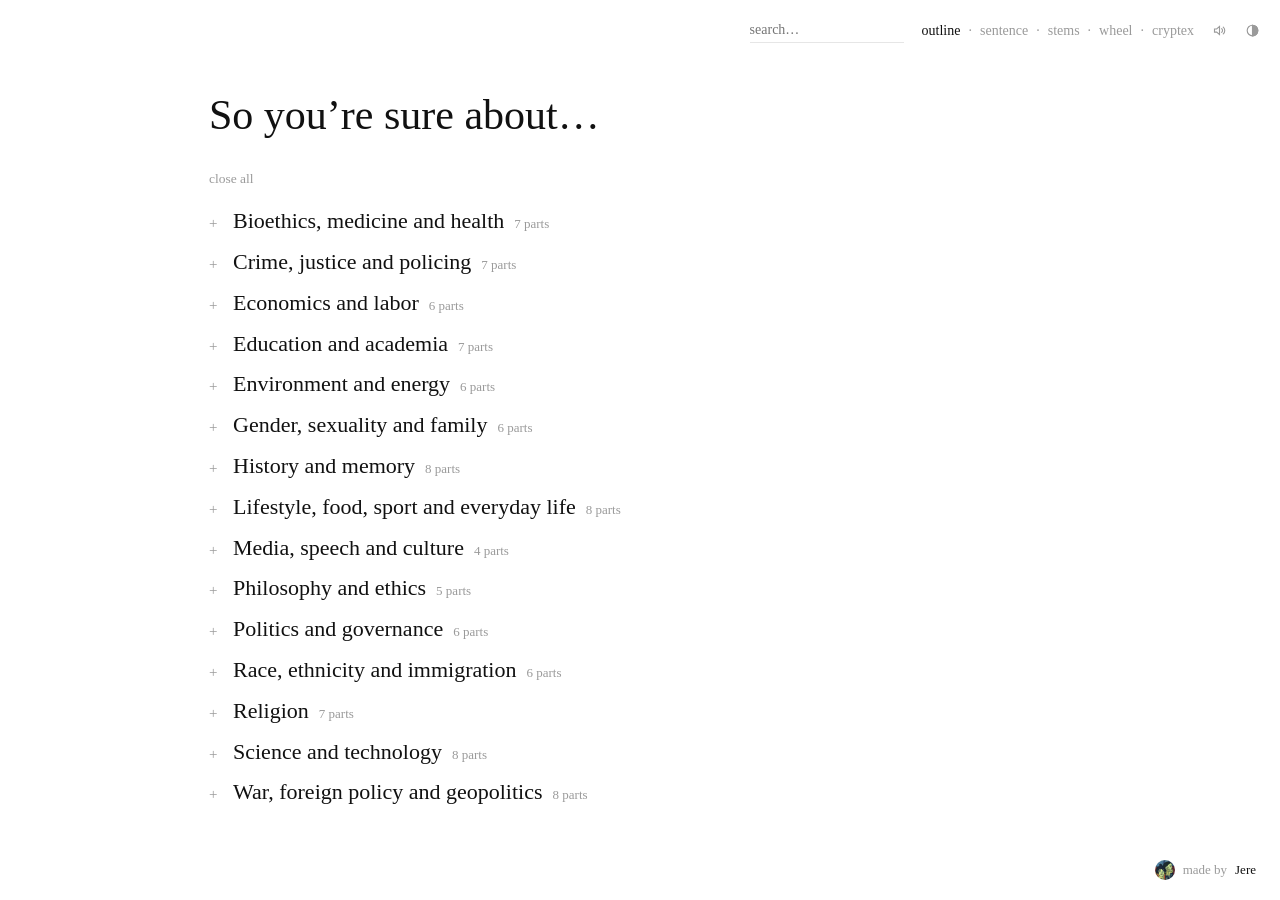
==== index.html @ fb5555f0 "Search underlines in wheel and cryptex; wheel copy mark sized like the rest Co-Authored-By: Claude O" ====
<!doctype html><html lang="en"><head><meta charset="utf-8"><title>So you’re sure about…</title>
<meta name="viewport" content="width=device-width,initial-scale=1,viewport-fit=cover"><meta name="robots" content="noindex">
<style>
:root{--ink:#111;--dim:#9a9a9a;--faint:#e6e6e6;--bg:#fff;color-scheme:light dark}
@media (prefers-color-scheme:dark){:root:not([data-theme]){--ink:#ebebeb;--dim:#6c6c6c;--faint:#222;--bg:#0b0b0b}}
:root[data-theme=night]{--ink:#ebebeb;--dim:#6c6c6c;--faint:#222;--bg:#0b0b0b;color-scheme:dark}
:root[data-theme=paper]{--ink:#2b241d;--dim:#9a8c79;--faint:#e3d9c6;--bg:#f5efe3;color-scheme:light}
:root[data-theme=ink]{--ink:#e9eef6;--dim:#7f93ad;--faint:#22385a;--bg:#0f2240;color-scheme:dark}
:root[data-theme=phosphor]{--ink:#9cf29c;--dim:#3f7f3f;--faint:#163016;--bg:#060b06;color-scheme:dark}
:root[data-theme=phosphor] body,:root[data-theme=phosphor] button,:root[data-theme=phosphor] input{font-family:"IBM Plex Mono",ui-monospace,Menlo,Consolas,monospace;letter-spacing:-.01em}
:root[data-theme=rose]{--ink:#3d1f27;--dim:#b38791;--faint:#efd8dc;--bg:#fbf1f2;color-scheme:light}
:root[data-theme=slate]{--ink:#dfe3e8;--dim:#7b8590;--faint:#2b3138;--bg:#1b1f24;color-scheme:dark}
:root[data-theme=newsprint]{--ink:#151515;--dim:#8a8a84;--faint:#d9d8d2;--bg:#ecebe6;color-scheme:light}
:root[data-theme=newsprint] body{font-family:"Times New Roman",Times,serif}
#themes{position:fixed;top:54px;right:16px;z-index:25;background:var(--bg);border:1px solid var(--faint);border-radius:10px;padding:10px 12px;display:none;font-size:13.5px;color:var(--dim)}#themes.on{display:grid;grid-template-columns:repeat(4,auto);gap:10px 16px}
#themes button{display:flex;align-items:center;gap:7px;color:var(--dim)}#themes button:hover,#themes button[aria-pressed=true]{color:var(--ink)}
#themes i{width:16px;height:16px;border-radius:50%;border:1px solid var(--faint);display:inline-block;position:relative;overflow:hidden}#themes i b{position:absolute;inset:4px;border-radius:50%}
*{box-sizing:border-box;-webkit-tap-highlight-color:transparent}
html,body{margin:0;background:var(--bg);color:var(--ink);font:400 17px/1.4 "Iowan Old Style","Palatino Linotype",Palatino,Georgia,serif}
button{font:inherit;color:inherit;background:none;border:0;padding:0;cursor:pointer;text-align:inherit}
a{color:inherit;text-decoration-color:var(--dim);text-underline-offset:3px}
.q{display:block;color:var(--dim);font-size:13.5px;line-height:1.35}
#bar{position:fixed;top:0;right:0;z-index:20;display:flex;align-items:center;gap:18px;padding:18px 20px 14px 28px;font-size:14px;color:var(--dim);background:var(--bg);border-bottom-left-radius:14px}
#bar .sw button{color:var(--dim)} #bar .sw button+button::before{content:"·";margin:0 8px;color:var(--dim)}
#bar .sw button[aria-pressed=true],#bar button:hover{color:var(--ink)}
#find{width:8em;border:0;border-bottom:1px solid var(--faint);background:none;color:var(--ink);font:inherit;padding:2px 0;outline:none}
#find:focus{border-color:var(--ink)}
#board{position:fixed;top:54px;right:16px;z-index:25;background:var(--bg);border:1px solid var(--faint);border-radius:10px;padding:14px 16px 6px;width:min(30em,calc(100vw - 32px));font-size:13.5px;display:none}#board.on{display:block}
#board .brow{display:flex;gap:12px;align-items:baseline;margin-bottom:12px}#board .bl{width:5.2em;flex:none;color:var(--dim)}#board .chips{display:flex;flex-wrap:wrap;gap:4px 12px}
#board .chip{color:var(--dim)}#board .chip:hover{color:var(--ink)}#board .chip[aria-pressed=true]{color:var(--ink);border-bottom:1px solid var(--ink)}#board .tg{color:var(--ink);width:5.2em;flex:none}#board input[type=range]{flex:1;accent-color:var(--ink)}
.nohits #crypt .row{opacity:0;pointer-events:none}
.nohit{display:none;position:absolute;left:28px;top:84px;z-index:6;font-size:26px;color:var(--dim)}.nohit button{display:block;font-size:15px;margin-top:10px;color:var(--dim)}.nohit button:hover{color:var(--ink)}.nohits .nohit{display:block}.nohits #wheel .hint,.nohits #fh,
.nohits #wheel .rot,.nohits #wheel .say1,.nohits #crypt .pre,.nohits #crypt .cf,.nohits #crypt .chint{visibility:hidden}
mark{background:none;color:inherit;border-bottom:2px solid var(--ink)}
#fh{position:fixed;top:50px;right:20px;z-index:21;color:var(--dim);font-size:13px;max-width:24em;text-align:right;opacity:0;transition:opacity .2s}#fh.on{opacity:1}
#find{width:11em}
#bar svg{width:15px;height:15px;display:block}
#snd .off{display:none} #snd.muted .on{display:none} #snd.muted .off{display:block}
.stage{position:fixed;inset:0;display:none;overflow:hidden} .stage.on{display:block}
.fact{display:block;width:100%;margin:0 0 30px;cursor:pointer;opacity:0;transform:translateY(6px);animation:up .5s ease-out forwards;animation-delay:calc(var(--n,0)*.07s + var(--d,.2s))}
.fact .say{display:block}
.cp{display:inline-flex;align-items:center;justify-content:center;vertical-align:-2px;margin-left:8px;width:18px;height:18px;color:var(--dim);opacity:0;transition:opacity .2s,color .2s;cursor:pointer;border-radius:4px}
.cp svg{width:14px;height:14px;fill:none;stroke:currentColor;stroke-width:1.8;stroke-linecap:round;stroke-linejoin:round}
.fact:hover .cp,.cp:focus-visible{opacity:.6} .cp:hover{opacity:1!important;color:var(--ink)} .cp.ok{opacity:1;color:var(--ink)} .cp.ok svg{display:none} .cp.ok::after{content:"✓";font-size:14px}
@media (hover:none){.cp{opacity:.4}} .fact .more{display:none;margin:12px 0 4px;padding:10px 0 10px 16px;border-left:2px solid var(--dim);font-size:15.5px;line-height:1.5;text-align:left}
.fact.open .more{display:block;animation:up .2s ease-out} .fact .more .but{display:block;font-style:italic;color:var(--dim);margin-bottom:3px}
.fact .more .lim{display:block;color:var(--ink);opacity:.86} .fact .more .srcl{display:block;margin-top:10px;font-size:13px;color:var(--dim)}
.fact .more .srcl a{color:var(--dim)} .fact .more .srcl a:hover{color:var(--ink)}
@keyframes up{to{opacity:1;transform:none}} @keyframes fade{from{opacity:0}}
/* ---------- wheel ---------- */
#wheel .say1{position:absolute;left:24px;top:20px;z-index:5;max-width:min(calc(100vw - 440px),40em);font-size:19px;line-height:1.3;transition:opacity .4s}
#wheel .say1 b{font-weight:400;border-bottom:1px solid var(--faint)}
#wheel .rot{position:absolute;inset:0;transform-origin:0 55%;transition:transform .8s cubic-bezier(.6,0,.2,1),opacity .8s}
#wheel.read .rot{transform:scale(.96);opacity:0;pointer-events:none} #wheel.read .say1{opacity:0}
#wheel .trail{position:absolute;z-index:6;white-space:nowrap;overflow:hidden;text-overflow:ellipsis;line-height:1.3;cursor:pointer;transition:left .7s cubic-bezier(.6,0,.2,1),top .7s cubic-bezier(.6,0,.2,1),font-size .7s cubic-bezier(.6,0,.2,1),max-width .7s,color .5s}
#wheel .trail.up{color:var(--dim)} #wheel .trail:hover{color:var(--ink)}
#wheel .trail.lab{font-size:13.5px!important;color:var(--dim);cursor:default;opacity:0;transition:opacity .4s .5s}#wheel.read .trail.lab{opacity:1}
#wheel #wsvg{position:absolute;inset:0;width:100%;height:100%;pointer-events:none;overflow:visible}
#wheel .arc{fill:none;stroke:var(--faint);stroke-width:1;transition:stroke .3s}#wheel .arc.on{stroke:var(--dim);stroke-dasharray:1 5}
#wheel .leg{fill:none;stroke:var(--ink);stroke-linecap:round;stroke-linejoin:round}
#wheel .joint{fill:var(--bg);stroke:var(--ink);stroke-width:1}
#wheel .it{position:absolute;left:0;top:0;transform-origin:0 0;white-space:nowrap;padding:4px 10px 4px 0;cursor:pointer;user-select:none;-webkit-user-select:none;font-size:16px}
#wheel .r0 .it{font-size:16px} #wheel .it{font-size:17px} #wheel .r2 .it{font-size:18px}
#wheel .it .c{color:var(--dim);font-size:12px;margin-left:8px;opacity:0;transition:opacity .3s} #wheel .it.f .c{opacity:1}
#wheel .hint{position:absolute;right:24px;bottom:20px;color:var(--dim);font-size:13.5px;text-align:right;transition:opacity .5s}
#wheel .panel{position:absolute;top:0;right:0;bottom:0;left:calc(min(20em,27vw) + 70px);max-width:48em;overflow-y:auto;padding:80px 40px 30vh 0;opacity:0;pointer-events:none;transition:opacity .5s .3s}
#wheel.read .panel{opacity:1;pointer-events:auto}
@media (max-width:1100px){#wheel .panel{left:0;max-width:none;padding:190px 32px 30vh}}
#wheel .it span:first-child{display:inline-block;overflow:hidden;text-overflow:ellipsis;vertical-align:bottom;max-width:var(--mw,none)}
.big{font:inherit;font-size:30px;line-height:1.2;margin:0 0 34px}
.back{color:var(--dim);font-size:14px;margin-bottom:18px;display:block}
#wheel .gate{position:absolute;inset:0;z-index:8;display:flex;align-items:flex-end;justify-content:flex-end;padding:0 24px 56px;color:var(--dim);font-size:14px;cursor:pointer;background:none}
#wheel .gate span{animation:breathe 2.4s ease-in-out infinite} @keyframes breathe{50%{opacity:.35}}
/* ---------- cryptex ---------- */
#crypt{overflow-y:auto}
#crypt .wrap{min-height:100%;padding:56px 28px 30vh;display:flex;flex-direction:column;align-items:center}
#crypt .pre{align-self:center;width:var(--rowW);color:var(--dim);font-size:15px;margin-bottom:-18px;position:relative;z-index:1}
#crypt .row{position:relative;display:flex;align-items:center;gap:0;--rowH:46px}
#crypt .row::before,#crypt .row::after{content:"";position:absolute;left:-16px;right:-16px;height:1px;background:var(--faint);top:calc(50% - var(--rowH)/2)}
#crypt .row::after{top:calc(50% + var(--rowH)/2)}
#crypt .drum{position:relative;height:calc(var(--rowH)*9);perspective:900px;overflow:hidden;cursor:grab;touch-action:none;
  -webkit-mask-image:linear-gradient(transparent,#000 16%,#000 84%,transparent);mask-image:linear-gradient(transparent,#000 16%,#000 84%,transparent)}
#crypt .drum:active{cursor:grabbing}
#crypt .cyl{position:absolute;left:0;right:0;top:50%;height:0;transform-style:preserve-3d}
#crypt .ci{position:absolute;left:0;right:14px;top:0;height:var(--rowH);line-height:var(--rowH);margin-top:calc(var(--rowH)/-2);white-space:nowrap;overflow:hidden;text-overflow:ellipsis;font-size:20px;backface-visibility:hidden;color:var(--dim);user-select:none;-webkit-user-select:none}
#crypt .ci.f{color:var(--ink)}
#crypt .drum.act .ci.f{text-decoration:underline;text-decoration-color:var(--dim);text-underline-offset:7px;text-decoration-thickness:1px}

#crypt .sep{font-size:20px;padding:0 14px 0 2px;color:var(--ink)}
#crypt .cf{width:var(--rowW);max-width:100%;margin-top:22px;columns:2 22em;column-gap:56px;opacity:0;transform:translateY(-10px);transition:opacity .45s,transform .45s}
#crypt .cf.on{opacity:1;transform:none} #crypt .cf .fact{break-inside:avoid;animation:none;opacity:1;transform:none}
#crypt .chint{color:var(--dim);font-size:13.5px;margin-top:14px;text-align:center}
@media (max-width:760px){#crypt .row{flex-direction:column;align-items:stretch;width:100%}#crypt .drum{height:calc(var(--rowH)*3);width:100%!important}#crypt .sep{display:none}
  #crypt .row::before,#crypt .row::after{display:none}#crypt .ci{font-size:18px;text-align:center}#crypt .drum::after{content:"";position:absolute;left:0;right:0;top:calc(50% - 23px);height:46px;border-top:1px solid var(--faint);border-bottom:1px solid var(--faint);pointer-events:none}#crypt .pre,#crypt .cf{width:100%}#crypt .pre{text-align:center}}
/* ---------- sentence ---------- */
.sl{overflow-y:auto}
.sl .wrap{max-width:68em;margin:0 auto;padding:90px 28px 30vh}
.sl h1{font:inherit;font-size:clamp(26px,4.2vw,46px);line-height:1.18;margin:0 0 48px;max-width:22em}
.sl h1 button{border-bottom:1px solid var(--faint);transition:border-color .2s}
.sl h1 button:hover{border-color:var(--ink)}
.sl h1 .w{display:inline-block;animation:fade .6s ease-out both}
.sl .choices{columns:15em;column-gap:48px}
.sl .ch{display:block;break-inside:avoid;font-size:22px;line-height:1.25;padding:9px 0;opacity:0;animation:up .45s ease-out forwards;animation-delay:calc(var(--n)*.025s)}
.sl .ch:hover{opacity:.55!important}
.sl .ch .c{display:block;color:var(--dim);font-size:13px;margin-top:2px}
.sl .facts{max-width:40em}
.sl .fact .say{font-size:21px;line-height:1.38}

.sl h1 .goback{display:block;font-size:15px;color:var(--dim);margin-top:12px;border:0!important}.sl h1 .goback:hover{color:var(--ink)}
.credit{position:fixed;right:18px;bottom:16px;z-index:19;display:flex;align-items:center;gap:8px;font-size:13px;color:var(--dim);background:var(--bg);padding:4px 6px 4px 4px;border-radius:999px}.credit b{font-weight:400;color:var(--ink)}.credit img{width:20px;height:20px;border-radius:50%;object-fit:cover}
#wheel .hint{bottom:52px!important}
.sl .steps{display:flex;gap:10px;font-size:13.5px;color:var(--dim);margin:0 0 14px}.sl .steps span.on{color:var(--ink)}.sl .steps button.done{color:var(--dim);border-bottom:1px solid var(--faint)}.sl .steps button.done:hover{color:var(--ink);border-color:var(--ink)}.sl .steps span:not(.on){opacity:.55}.sl .steps i{font-style:normal;opacity:.6}
.sl .lay{color:var(--dim);font-size:13.5px;margin:0 0 14px}.sl .deeper{margin-top:30px}.sl .deeper .lay{margin-bottom:6px}
.sl .choices.quick .ch{animation-delay:0s!important;animation-duration:.2s}
.sl mark{background:none;color:inherit;border-bottom:2px solid var(--ink)}
.fly{position:fixed;z-index:30;white-space:nowrap;transform-origin:0 0;pointer-events:none;line-height:1.25}
.sl h1 .w.land{animation:land .5s ease-out}@keyframes land{0%{border-color:var(--ink)}100%{border-color:var(--faint)}}
.sl .ch{animation-delay:calc(var(--n)*.018s)!important;animation-duration:.26s!important}.sl .fact{animation-duration:.3s}.sl .ch{position:relative}.sl .ch:hover{opacity:1!important;z-index:10}.sl .ch:hover>.t{opacity:.6}
.sl .ch .more-c::after{content:" ⌄";font-size:11px}
.sl .ch .hits{position:absolute;left:-12px;top:calc(100% - 2px);z-index:10;width:max(100% + 24px,19em);background:var(--bg);border:1px solid var(--faint);border-radius:8px;padding:9px 12px;font-size:14px;line-height:1.35;color:var(--ink);opacity:0;transform:translateY(-4px);pointer-events:none;transition:opacity .15s,transform .15s;box-shadow:0 6px 18px rgba(0,0,0,.06)}
.sl .ch:hover .hits,.sl .ch:focus-visible .hits{opacity:1;transform:none}
.sl .ch .hl{display:block;padding:3px 0}
@media (hover:none){.sl .ch .hits{position:static;opacity:1;transform:none;border:0;padding:4px 0 0;width:auto;box-shadow:none;color:var(--dim);font-size:13px}.sl .ch .more-c::after{content:""}}

/* ---------- outline ---------- */
#outl{overflow-y:auto} #outl .wrap{max-width:54em;margin:0 auto;padding:90px 28px 30vh}
#outl h1{font:inherit;font-size:clamp(26px,3.6vw,42px);line-height:1.2;margin:0 0 26px}
.goback{display:block;font-size:15px;color:var(--dim);margin-top:12px} .goback:hover{color:var(--ink)}
#outl .ocollapse{color:var(--dim);font-size:13.5px;margin-bottom:12px} #outl .ocollapse:hover{color:var(--ink)}
#outl .orow{display:flex;align-items:baseline;gap:10px;width:100%;padding:5px 0;text-align:left;transition:opacity .2s}
#outl .orow:hover .ot{opacity:.6} #outl .d0{font-size:22px} #outl .d1{font-size:19px} #outl .d2{font-size:17px}
#outl .car{width:14px;flex:none;color:var(--dim);font-size:15px} #outl .oc{color:var(--dim);font-size:13px;white-space:nowrap}
#outl .has>.onode>.orow:not(.open){opacity:.36} #outl .has>.onode>.orow:not(.open):hover{opacity:.8}
#outl .okids{margin:2px 0 8px 6px;padding-left:22px;border-left:1px solid var(--faint)} #outl .okids.fresh{animation:up .22s ease-out}
#outl .ofacts{padding-top:8px;max-width:40em} #outl .ofacts .fact{margin-bottom:20px}
#outl mark,#stem mark{background:none;color:inherit;border-bottom:2px solid var(--ink)} #outl .lay{color:var(--dim);font-size:13.5px}
/* ---------- stems ---------- */
#stem{overflow:auto} #stem .ssay{position:sticky;left:0;top:0;z-index:4;padding:20px 24px 8px;font-size:19px;line-height:1.3;max-width:calc(100vw - 460px);background:var(--bg)}
#stem .ssay b{font-weight:400;border-bottom:1px solid var(--faint)}
#scols{position:relative;display:flex;align-items:flex-start;gap:100px;padding:36px 28px 40vh;width:max-content}
#ssvg{position:absolute;left:0;top:0;overflow:visible;pointer-events:none} #ssvg path{fill:none;stroke:var(--ink);stroke-width:1;stroke-linecap:round;transition:opacity .3s} #ssvg path.off{opacity:.14}
#stem .scol{display:flex;flex-direction:column;flex:none;position:relative;z-index:1} #stem .scol.c3{width:min(27em,80vw)}
#stem .sit{display:block;white-space:nowrap;padding:6px 0;font-size:17px;transition:opacity .25s} #stem .sit.off{opacity:.3} #stem .sit.off:hover{opacity:.7}
#stem .scol.grow>*{animation:up .3s ease-out both;animation-delay:calc(var(--n,0)*.015s + .15s)} #stem .scol.c3 .fact{margin-bottom:22px}
@media (max-width:760px){#stem .ssay{max-width:none;font-size:16px}#scols{gap:56px}}

/* phones: the bar becomes two rows across the top, and every layout starts below it */
@media (max-width:760px){
  #bar{left:0;right:0;flex-wrap:wrap;gap:8px 16px;padding:12px 16px 10px;border-radius:0;border-bottom:1px solid var(--faint)}
  #find{flex:1;width:auto;min-width:0} #bar .sw{order:3;flex-basis:100%;white-space:nowrap;overflow-x:auto;scrollbar-width:none}
  .stage{top:86px} .sl .wrap,#outl .wrap{padding-top:22px} #stem .ssay{padding-top:12px} #scols{padding-top:18px}
  #fh{top:92px;left:16px;right:16px;text-align:left} #themes{top:92px} .credit{bottom:10px;right:10px}
  #crypt .wrap{padding-top:20px}
}
@media (prefers-reduced-motion:reduce){*{animation:none!important;transition:none!important}.fact,.sl .ch{opacity:1;transform:none}}
</style></head><body>
<div id="bar"><input id="find" placeholder="find…" aria-label="Find a topic" autocomplete="off" spellcheck="false"><span class="sw" id="sw"></span>
<button id="snd" aria-label="Sound on or off" title="Sound on / off"><svg class="on" viewBox="0 0 24 24" fill="none" stroke="currentColor" stroke-width="1.8" stroke-linecap="round"><path d="M4 9.5h3.5L12 5.5v13l-4.5-4H4z"/><path d="M15.5 9a4 4 0 0 1 0 6M18 6.5a7.5 7.5 0 0 1 0 11"/></svg><svg class="off" viewBox="0 0 24 24" fill="none" stroke="currentColor" stroke-width="1.8" stroke-linecap="round"><path d="M4 9.5h3.5L12 5.5v13l-4.5-4H4z"/><path d="M16 9.5l5 5M21 9.5l-5 5"/></svg></button>
<button id="theme" aria-label="Themes" title="Themes"><svg viewBox="0 0 24 24" fill="none" stroke="currentColor" stroke-width="1.8"><circle cx="12" cy="12" r="8.5"/><path d="M12 3.5a8.5 8.5 0 0 1 0 17z" fill="currentColor"/></svg></button></div>
<div id="fh"></div><div id="themes" role="dialog" aria-label="Themes"></div><div class="credit"><img alt="" src="[data-uri]">made by <b>Jere</b></div>

<section class="stage" id="wheel" aria-label="Wheel">
  <div class="say1" id="wsay"></div><div class="nohit">Nothing mentions that. <button class="nhback">← go back</button></div>
  <div class="rot"><svg id="wsvg"></svg><div class="r0"></div><div class="r1"></div><div class="r2"></div></div>
  <div class="hint" id="whint">scroll or drag a ring · tap the bold topic to read</div>
  <div class="panel" id="wread"></div>
</section>
<section class="stage" id="crypt" aria-label="Cryptex"><div class="nohit">Nothing mentions that. <button class="nhback">← go back</button></div><div class="wrap"><div class="pre">So you’re sure about</div><div class="row" id="crow"></div><div class="chint" id="chint">spin a drum · the middle row is your question</div><div class="cf" id="cf"></div></div></section>
<section class="stage sl" id="sent" aria-label="Sentence"><div class="wrap"><div class="steps" id="steps"></div><h1 id="sh"></h1><div id="sb"></div></div></section>
<section class="stage" id="outl" aria-label="Outline"><div class="wrap"><h1 id="oh"></h1><div id="ob"></div></div></section>
<section class="stage" id="stem" aria-label="Stems"><div class="ssay" id="ssay"></div><div id="scols"><svg id="ssvg"></svg></div></section>

<script id="data" type="application/json">[{"n":"Bioethics, medicine and health","u":[{"n":"Abortion and end of life","t":[0,9,13,31]},{"n":"Bodies and consent","t":[8,18,25,32]},{"n":"Diet, drugs and alternative medicine","t":[1,22,23,24,29,35]},{"n":"Embryos, genes and reproduction","t":[4,11,12,16,17,20,21]},{"n":"Mental health","t":[3,19,26,27]},{"n":"The healthcare system","t":[2,5,10,15,28,30]},{"n":"Vaccines and COVID","t":[6,7,14,33,34]}],"t":[{"t":"Abortion","g":"Hot-button","k":[{"b":"Abortion patients are mostly young women without children","f":"About six in ten (59%) people who had an abortion in 2022 had already given birth at least once, according to CDC data.","l":"The figure covers reporting states only and says nothing about why patients sought an abortion or whether they wanted more children later.","src":"KFF, 2026 (CDC data for 2022)","u":"https://www.kff.org/womens-health-policy/report/key-facts-on-abortion-in-the-united-states/","c":"N"},{"b":"Late-term abortions are common","f":"CDC data for 2022 show 40% of abortions occurred by six weeks of pregnancy, 39% at seven to nine weeks, 14% at 10 to 13 weeks, and 7% after the first trimester.","l":"State reporting to CDC is voluntary and several states do not report; a small share of a large national total is still many thousands of procedures.","src":"KFF, 2026 (CDC data for 2022)","u":"https://www.kff.org/womens-health-policy/report/key-facts-on-abortion-in-the-united-states/","c":"R"},{"b":"Limiting elective abortion to 12 or 15 weeks is extreme","f":"A 2019 review by Guttmacher Institute researchers tabulated 2017 law in 18 European countries: the 12th week was the most common limit for abortion on request or socioeconomic grounds, four countries used the 14th, Sweden the 18th, and the Netherlands set none before viability.","l":"Countries count weeks differently and laws may have changed since 2017; the table does not show exceptions after the limit, cost, or how easy early access is.","src":"BMJ Sexual & Reproductive Health (Popinchalk and Sedgh), 2019","u":"https://pmc.ncbi.nlm.nih.gov/articles/PMC6579506","c":"L"},{"b":"Most Americans support abortion rights","f":"In Gallup’s May 2023 poll, 69% said abortion should be legal in the first three months of pregnancy, 37% in the second three months and 22% in the last three. Majorities opposed legality in the second (55%) and third (70%) trimesters.","l":"The trimester questions name no circumstances such as health risks; in Gallup’s May 2025 poll 13% wanted abortion illegal in all circumstances.","src":"Gallup, 2023 (page updated 2025)","u":"https://news.gallup.com/poll/321143/americans-stand-abortion.aspx","c":"L"},{"b":"Overturning Roe sharply cut the number of abortions","f":"#WeCount data show US abortions averaged 77,560 a month in April-December 2022, 85,780 in 2023, 92,400 in 2024 and 94,090 in 2025, a 2025 total of 1,129,020. Telehealth accounted for 28% of abortions in 2025.","l":"A national total does not show what happened inside states with bans; telehealth counts include pills prescribed from shield-law states to patients living under bans.","src":"KFF, 2026","u":"https://www.kff.org/womens-health-policy/report/key-facts-on-abortion-in-the-united-states/","c":"N"}]},{"t":"Alternative medicine and homeopathy","g":"Empirical","k":[{"b":"Governments pay for homeopathy, so it must work","f":"France’s National Authority for Health concluded in June 2019 that homeopathy had not shown enough effectiveness to justify reimbursement. Refunds fell from 30% to 15% in 2020 and to zero in 2021; they had cost 126.8 million euros in 2018.","l":"This is a decision about public funding, not a ban: doctors can still prescribe the products and patients can still buy them.","src":"Medical Xpress (AFP), 2019","u":"https://medicalxpress.com/news/2019-07-france-halt-homeopathy-pay-outs.html","c":"N"},{"b":"Homeopathy works, science just hasn’t caught up with it","f":"Australia’s National Health and Medical Research Council assessed the research on homeopathy for 68 health conditions and concluded there was no reliable evidence that it effectively treats any of them.","l":"The review judged the published studies only; it does not explain why users often report feeling better.","src":"The Conversation, 2015","u":"https://theconversation.com/health-experts-find-no-evidence-homeopathy-works-again-38651","c":"N"},{"b":"Mainstream medicine rejects alternative therapies","f":"A 2020 article in the Journal of Clinical Investigation reported that centres promoting alternative therapies had been established in more than 70 medical and nursing schools over 20 years, and that Americans spent $30.2 billion out of pocket on alternative products and services in 2012.","l":"The author is a critic of these centres; a therapy being offered or sold widely is not evidence for or against its effectiveness.","src":"Marcus, Journal of Clinical Investigation, 2020","u":"https://www.jci.org/articles/view/137561","c":"N"},{"b":"Natural cancer treatments work as well as chemotherapy","f":"In US records from 2004-2013, 281 patients with non-metastatic breast, prostate, lung or colorectal cancer chose alternative medicine alone. Their adjusted risk of death was 2.5 times that of matched patients given conventional treatment; five-year survival was 54.7% against 78.3%.","l":"Observational data; the specific therapies used were not recorded, and the difference for prostate cancer was not statistically significant.","src":"Johnson et al., Journal of the National Cancer Institute, 2018","u":"https://academic.oup.com/jnci/article/110/1/121/4064136?searchresult=1","c":"N"},{"b":"Only uneducated people fall for alternative medicine","f":"In the same national cancer database study, choosing alternative medicine alone was independently associated with higher education and fewer other illnesses, and those patients also had higher incomes than patients who chose conventional treatment.","l":"It describes 281 patients who refused all conventional cancer treatment, not the far larger group who use complementary therapies alongside it.","src":"Johnson et al., Journal of the National Cancer Institute, 2018","u":"https://academic.oup.com/jnci/article/110/1/121/4064136?searchresult=1","c":"N"}]},{"t":"Animal testing","g":"Moral","k":[{"b":"Animal testing is mostly done on dogs, cats and monkeys","f":"European Commission statistics for 2020, covering 27 EU member states and Norway, counted just under 8 million animals used for the first time. Mice were 49% and fish 28%; dogs, cats and non-human primates together were 0.2%. Ten per cent of uses were classed severe.","l":"2020 was a pandemic year and later annual reports exist; the count excludes animals bred but never used in procedures.","src":"European Commission, SWD(2023) 84 final, 2023","u":"https://data.consilium.europa.eu/doc/document/ST-8083-2023-INIT/en/pdf","c":"N"},{"b":"Animal testing is obsolete because modern alternatives already exist","f":"Chris Magee, policy head at the UK nonprofit Understanding Animal Research, told CNN in 2026 that organoids lack immune components and full organ interactions and that computer models need large datasets that are still limited. A Bristol psychopharmacologist called organoids inadequate for her brain research.","l":"These are judgments from a nonprofit’s policy spokesman and one researcher who uses rats; they describe current technology, not what will be possible later.","src":"CNN (republished by KRDO), 2026","u":"https://krdo.com/health/cnn-health/2026/03/20/the-push-to-end-animal-testing-is-gaining-steam-but-technology-cant-fill-the-gap-yet/","c":"N"},{"b":"Federal law protects the animals used in laboratories","f":"Rats, mice, birds and fish are not protected under the Animal Welfare Act, so most experiments on them are missing from US Department of Agriculture figures, which show more than 3.18 million animals used in licensed facilities over four years.","l":"No agency counts the excluded species; one animal-law scholar puts them at 111 million or more, which is an estimate, not a tally.","src":"CNN (republished by KRDO), 2026","u":"https://krdo.com/health/cnn-health/2026/03/20/the-push-to-end-animal-testing-is-gaining-steam-but-technology-cant-fill-the-gap-yet/","c":"N"},{"b":"Lab animals are basically all mice and rats","f":"US Department of Agriculture records for fiscal 2024 show 775,297 animals covered by the Animal Welfare Act at research facilities, including 104,808 nonhuman primates and 42,880 dogs. Of the total, 125,089 were held but not used and 55,560 were in the pain-not-minimised category.","l":"The summary counts only animals regulated under the Animal Welfare Act, so it understates total research animal use and says nothing about the purpose of each study.","src":"USDA Animal and Plant Health Inspection Service, 2025","u":"https://www.aphis.usda.gov/sites/default/files/fy2024-research-animal-use-summary.pdf","c":"N"},{"b":"Most Americans accept animal testing as a necessary part of medicine","f":"In Gallup’s May 2026 poll of 1,001 US adults, 45% called medical testing on animals morally acceptable and 48% morally wrong, which Gallup described as a record low in acceptability. Among Republicans 51% found it acceptable; among Democrats, 43%.","l":"The question asks about moral acceptability in general, not about specific uses, species or whether respondents would forgo treatments tested on animals; the margin of error is four points.","src":"Gallup, 2026","u":"https://news.gallup.com/poll/710981/moral-acceptability-falls-several-behaviors.aspx","c":"N"},{"b":"The FDA is ending animal testing","f":"The FDA’s April 10, 2025 plan covers monoclonal antibodies and other drugs; its commissioner said thousands of animals could eventually be spared each year. An estimated 100 million-plus animals, mostly mice and rats, are used in US research annually.","l":"The 100 million figure is an advocacy group’s estimate; the comparison shows scale, not how quickly alternatives will spread.","src":"Animal Legal Defense Fund, 2025","u":"https://aldf.org/article/fda-seeks-to-phase-out-animal-testing-for-certain-medical-drugs/","c":"N"},{"b":"The law requires new drugs to be tested on animals","f":"Until 2022, animal studies were required before a therapy could be licensed in the US. The FDA Modernization Act 2.0 removed that mandate and allowed alternatives, and in 2025 the FDA announced plans to phase out animal testing for monoclonal antibodies.","l":"Lifting a mandate does not end the practice; FDA guidance steering drugmakers toward non-animal methods was still a non-final draft in 2026.","src":"CNN (republished by KRDO), 2026","u":"https://krdo.com/health/cnn-health/2026/03/20/the-push-to-end-animal-testing-is-gaining-steam-but-technology-cant-fill-the-gap-yet/","c":"N"}]},{"t":"Autism: neurodiversity versus cure","g":"Moral","k":[{"b":"Autism is a difference, not a disability","f":"Among eight-year-olds identified with autism in 2022 who had cognitive test data, 39.6% also had an intellectual disability, defined as an IQ of 70 or below, according to the CDC’s monitoring network.","l":"Cognitive data were missing for many children, and an IQ score does not capture a person’s abilities, support needs or quality of life.","src":"CDC, Morbidity and Mortality Weekly Report, 2025","u":"https://www.cdc.gov/mmwr/volumes/74/ss/ss7402a1.htm","c":"L"},{"b":"Autism is mostly diagnosed in white kids","f":"In the CDC’s 2022 data, identified autism per 1,000 eight-year-olds was 27.7 among White children, lower than among Black (36.6), Hispanic (33.0) and Asian or Pacific Islander (38.2) children.","l":"The figures cover 16 monitoring sites, not the whole country, and reflect who gets evaluated as well as who is autistic.","src":"CDC, Morbidity and Mortality Weekly Report, 2025","u":"https://www.cdc.gov/mmwr/volumes/74/ss/ss7402a1.htm","c":"L"},{"b":"Autism numbers haven’t really changed","f":"The CDC’s monitoring network identified autism in 6.7 per 1,000 eight-year-olds in 2000 (about 1 in 150) and in 32.2 per 1,000 in 2022 (about 1 in 31).","l":"These are counts of identified children at selected sites; they cannot separate a change in underlying frequency from wider criteria and more evaluation.","src":"CDC, 2025","u":"https://www.cdc.gov/autism/data-research/index.html","c":"N"},{"b":"Something in the environment is driving an autism epidemic","f":"In 2022 identified autism among eight-year-olds ranged from 9.7 per 1,000 in Laredo, Texas, to 53.1 per 1,000 in California. The CDC attributed the differences to evaluation practices and service availability, saying research has not shown that living in certain communities raises risk.","l":"Variation in detection does not rule out environmental contributions; it shows that identified prevalence depends heavily on local screening and services.","src":"CDC, Morbidity and Mortality Weekly Report, 2025","u":"https://www.cdc.gov/mmwr/volumes/74/ss/ss7402a1.htm","c":"R"},{"b":"Tylenol in pregnancy causes autism","f":"A study of 2,480,797 Swedish children born 1995-2019 found a hazard ratio for autism of 1.05 with acetaminophen use in pregnancy in the whole population, and 0.98, no association, when exposed and unexposed siblings were compared.","l":"An observational study comparing any use with none; sibling comparison addresses confounding shared within families but cannot exclude every source of bias.","src":"Ahlqvist et al., JAMA (Aarhus University research portal), 2024","u":"https://pure.au.dk/portal/en/publications/acetaminophen-use-during-pregnancy-and-childrens-risk-of-autism-a/","c":"R"}]},{"t":"Commercial surrogacy","g":"Moral","k":[{"b":"Carrying a surrogate pregnancy is no riskier than any other","f":"An Ontario study of 863,017 singleton births from 2012 to 2021 found severe maternal morbidity in about 8% of gestational carriers, against 4% after IVF and 2% after unassisted conception.","l":"Observational, with only 806 carriers; it could not see why women became carriers, and evidence of higher risk to newborns was less clear.","src":"ICES and Queen’s University news release on Annals of Internal Medicine study, 2024","u":"https://www.eurekalert.org/news-releases/1058424","c":"N"},{"b":"Children born through surrogacy grow up psychologically damaged","f":"A University of Cambridge study followed 65 UK assisted-reproduction families, 22 of them formed through surrogacy, to age 20. In 2023 it reported no difference from 52 unassisted-conception families in the young adults’ psychological wellbeing or family relationships.","l":"Just 22 surrogacy families, all in the UK; it cannot speak to cross-border commercial arrangements or to the surrogates’ own outcomes.","src":"University of Cambridge, 2023","u":"https://www.cam.ac.uk/research/news/assisted-reproduction-kids-grow-up-just-fine-but-it-may-be-better-to-tell-them-early-about","c":"R"},{"b":"Couples in ban countries can simply go abroad","f":"Italy passed legislation in 2024 designating surrogacy a universal crime, exposing Italian citizens to prosecution for engaging in it abroad, according to a 2025 UN report.","l":"The report gives no count of prosecutions, and notes that most states do not regulate surrogacy at all.","src":"United Nations General Assembly, A/80/158, 2025","u":"https://documents.un.org/doc/undoc/gen/n25/187/89/pdf/n2518789.pdf","c":"N"},{"b":"Only religious conservatives want surrogacy banned","f":"A July 2025 report to the UN General Assembly by the Special Rapporteur on violence against women and girls urged states to move towards eradicating surrogacy in all its forms and to adopt a binding international instrument prohibiting it.","l":"A rapporteur is an independent expert, so this is not UN policy; Amnesty International and others argued regulation can reduce harm, a view she rejected.","src":"United Nations General Assembly, A/80/158, 2025","u":"https://documents.un.org/doc/undoc/gen/n25/187/89/pdf/n2518789.pdf","c":"L"},{"b":"Research shows surrogacy-born children are no different at all","f":"In a UK longitudinal study, children born through surrogacy showed more adjustment problems at age 7 than children born through gamete donation. All groups scored within the normal range, and the difference had disappeared by age 10.","l":"A temporary gap inside the normal range in one UK study whose size the summary does not give; it does not show lasting harm or identify a cause.","src":"INED seminar summary (Vasanti Jadva, University of Cambridge), undated","u":"https://ined.fr/en/news/scientific-meetings/ined_mondays/surrogacy-families-in-the-uk-parenting-and-psychological-adjustment-of-surrogacy-children","c":"L"}]},{"t":"Conscientious objection by medical staff","g":"Moral","k":[{"b":"A few objectors don’t affect patients’ access to care","f":"Italian Ministry of Health data from 2018 listed 69% of the country’s gynaecologists as conscientious objectors to abortion. A 2022 review reported rates reaching 90% in some regions and, as of January 2022, one doctor willing to perform abortions in all of Molise.","l":"Objector shares do not show how many women were delayed, turned away or had to travel, and rates differ widely between regions.","src":"Acta Biomedica, 2022","u":"https://pmc.ncbi.nlm.nih.gov/articles/PMC9534259","c":"R"},{"b":"Catholic hospital rules put women’s lives at risk","f":"A six-state study of hospitals that became Catholic-owned found no significant change in rates of C-sections or D&C procedures, and no increase in the recorded complication rate for women who were miscarrying or had a stillbirth.","l":"Aggregate inpatient statistics cannot detect delays, transfers or individual cases of harm, and a null result in six states is not proof of safety.","src":"Hill, Slusky and Ginther, NBER Working Paper 23768, 2017","u":"https://www.nber.org/system/files/working_papers/w23768/revisions/w23768.rev0.pdf","c":"L"},{"b":"Conscience exemptions are a recent invention of the religious right","f":"The first federal conscience clause in health care, the Church Amendment, was passed in 1973 as part of the Health Programs Extension Act. It bars requiring recipients of certain public funds to perform or host abortions or sterilisations against their religious or moral convictions.","l":"The source is an advocacy publication, though the statute’s content is not in dispute; later laws such as the 2004 Weldon Amendment extended protections further.","src":"US Conference of Catholic Bishops, 2012","u":"https://www.usccb.org/resources/life-matters-conscience-protection-in-healthcare.pdf","c":"L"},{"b":"Conscience rules only protect individual doctors and nurses","f":"Catholic hospitals accounted for about one in six US acute-care hospital beds as of 2016. A study of six states found that hospitals coming under Catholic ownership cut their per-bed rate of tubal ligations by 31%.","l":"This is a working paper using inpatient records from 1998 to 2013; it cannot show how many patients obtained the procedure at another hospital.","src":"Hill, Slusky and Ginther, NBER Working Paper 23768, 2017","u":"https://www.nber.org/system/files/working_papers/w23768/revisions/w23768.rev0.pdf","c":"N"},{"b":"Human rights law guarantees a right to refuse involvement in abortion","f":"On 12 March 2020 the European Court of Human Rights declined to hear the cases of two Swedish women refused midwife jobs for declining to perform abortions. A committee judged the refusal to employ them neither disproportionate nor unjustified.","l":"The decision concerned Sweden’s rules for staff in its public health system; the article notes that almost every other European country protects such refusals.","src":"EWTN News, 2020","u":"https://ewtnnews.com/world/european-court-of-human-rights-declines-to-hear-cases-of-pro-life-midwives","c":"R"}]},{"t":"COVID lockdowns, masks and school closures","g":"Hot-button","k":[{"b":"Cochrane proved that masks do not work","f":"Cochrane’s editor-in-chief said on March 10, 2023 that reading the review as showing masks do not work is inaccurate and misleading, and that its results were inconclusive. In the review’s most heavily weighted trial, 42.3% of the intervention group wore masks.","l":"The statement clarifies what the review can support; it is not new evidence that masks or mask mandates reduce spread.","src":"Cochrane, 2023","u":"https://www.cochrane.org/news/statement-physical-interventions-interrupt-or-reduce-spread-respiratory-viruses-review","c":"R"},{"b":"Keeping schools remote did not hurt children’s learning","f":"A 2023 study of about 7,800 US school districts found pandemic test-score losses were larger in districts that stayed remote or hybrid for longer during 2020-21, as well as in lower-income and minority districts.","l":"The link is an association, not proven cause; the authors report that no single factor strongly explained why some districts lost more.","src":"Education Recovery Scorecard (Fahle, Kane, Reardon and others), 2023","u":"https://educationrecoveryscorecard.org/wp-content/uploads/2023/05/ExplainingCOVIDLosses.pdf","c":"L"},{"b":"Lockdowns did not save lives","f":"The UK Covid-19 Inquiry’s second report, published in November 2025, cited modelling that locking down England on 16 March 2020 rather than 23 March would have meant about 23,000 fewer deaths in the first wave to 1 July 2020, roughly 48% fewer.","l":"The figure comes from modelling, not observed data; the report also said restrictions introduced sooner might have made a mandatory lockdown shorter or unnecessary.","src":"British Medical Association, 2025","u":"https://www.bma.org.uk/news-and-opinion/23-000-covid-deaths-could-have-been-avoided-with-earlier-lockdown-inquiry-finds","c":"R"},{"b":"Masks stop the spread of COVID","f":"A randomised trial in Bangladesh (Science, 2021) raised mask wearing by nearly 30 percentage points and cut COVID-like illness by about 10%. A Danish trial (2020) found an 18% lower infection risk among people given masks, which was not statistically significant.","l":"Both tested encouraging or supplying masks with partial uptake; the Danish trial was designed to detect only an effect of 50% or more.","src":"FactCheck.org, 2023","u":"https://www.factcheck.org/2023/03/scicheck-what-the-cochrane-review-says-about-masks-for-covid-19-and-what-it-doesnt","c":"L"},{"b":"School closures are what caused the learning loss","f":"An analysis of around 4,000 districts in 29 states, co-led by Harvard’s Thomas Kane, concluded in 2022 that school closures were not the primary driver of achievement drops: many districts that returned in person lost more than districts that stayed remote.","l":"Remote districts still declined more than others in their state on average, and the analysis could not separate remote learning from other pandemic factors.","src":"Chalkbeat (republished by The Current), 2022","u":"https://thecurrentga.org/2022/11/12/remote-learning-not-primary-driver-of-academic-losses-new-analysis-suggests/","c":"R"},{"b":"Sweden proved lockdowns were pointless","f":"Our World in Data figures in a 2023 Frontiers in Public Health paper put Sweden’s 2020 excess deaths at 85 per 100,000, against 3 in Norway and 2 in Denmark. Totals for 2020-2022 were Sweden 158, Norway 129, Denmark 97, Finland 228, UK 289.","l":"Excess-death estimates depend on the baseline chosen, and the paper’s Swedish authors caution against firm conclusions; countries also differ in age structure, density and care-home systems.","src":"Björkman and others, Frontiers in Public Health, 2023","u":"https://frontiersin.org/articles/10.3389/fpubh.2023.1206732/full","c":"R"},{"b":"The science is clear that masking the public works","f":"A 2023 Cochrane review covering 78 trials concluded that wearing masks in the community probably makes little or no difference to flu-like or COVID-like illness, rating the evidence low to moderate certainty. Only two of its mask trials were run during the COVID pandemic.","l":"The trials tested handing out or encouraging masks, not masks themselves, so they cannot show whether a mask worn consistently protects the wearer.","src":"FactCheck.org, 2023","u":"https://www.factcheck.org/2023/03/scicheck-what-the-cochrane-review-says-about-masks-for-covid-19-and-what-it-doesnt","c":"L"}]},{"t":"COVID origins","g":"Empirical","k":[{"b":"China shared everything investigators needed","f":"According to the WHO in June 2025, China had not shared hundreds of genetic sequences from early COVID-19 patients, more detailed information on animals sold at Wuhan markets, or information on work and biosafety conditions at Wuhan laboratories.","l":"Withholding data does not indicate which origin is true; the missing material bears on both the market and the laboratory hypotheses.","src":"World Health Organization, 2025","u":"https://www.who.int/news/item/27-06-2025-who-scientific-advisory-group-issues-report-on-origins-of-covid-19","c":"N"},{"b":"Scientists now accept that COVID came from a lab","f":"The WHO’s 27-member scientific advisory group on origins reported on 27 June 2025 that the weight of available evidence suggests zoonotic spillover, either directly from bats or through an intermediate host.","l":"The group called its work unfinished because much requested information was not provided, and the WHO’s chief said lab leak remains on the table.","src":"World Health Organization, 2025","u":"https://www.who.int/news/item/27-06-2025-who-scientific-advisory-group-issues-report-on-origins-of-covid-19","c":"R"},{"b":"Sick Wuhan lab workers in autumn 2019 prove a lab leak","f":"A US intelligence report declassified in June 2023 said agencies could not determine whether Wuhan laboratory researchers who fell ill in fall 2019 had COVID-19, found no indication they were hospitalised for it, and knew of no manipulated virus that could be the source.","l":"The report summarised what US agencies could establish from limited access; absence of confirming intelligence does not rule a laboratory incident in or out.","src":"Bloomberg via Fortune, 2023","u":"https://fortune.com/2023/06/24/declassified-report-shows-covid-19-origins-remain-a-mystery-despite-wuhan-lab-researchers-falling-sick-in-2019/","c":"R"},{"b":"The CIA confirmed COVID leaked from a Wuhan lab","f":"In January 2025 the CIA said a laboratory origin was more likely than a natural one, but with low confidence, and that both scenarios remain plausible. Media reports said the judgment rested on existing intelligence, not new information.","l":"A low-confidence intelligence judgment is not proof, and intelligence assessments are not peer-reviewed scientific findings.","src":"Al Jazeera, 2025","u":"https://www.aljazeera.com/news/2025/1/27/cia-says-more-likely-covid-19-escaped-from-a-lab","c":"R"},{"b":"The lab leak idea is a fringe right-wing conspiracy theory","f":"In an Economist/YouGov poll of 1,500 US adult citizens on March 4-7, 2023, 66% said it was definitely or probably true that the virus originated from a laboratory in China, including 53% of Democrats and 85% of Republicans. In May 2020 the figure was 54%.","l":"Public belief is not evidence about the origin; the poll measures opinion at one moment and depends on question wording.","src":"YouGov, 2023","u":"https://yougov.com/en-us/articles/45389-americans-believe-covid-origin-lab","c":"L"},{"b":"The lab-leak theory is a debunked conspiracy theory","f":"Three US agencies, including the FBI and the Energy Department, have publicly backed a laboratory escape as the most likely origin, while four other intelligence agencies and the National Intelligence Council judge natural transmission most likely (as reported in January 2025).","l":"A split among agencies shows the question is open inside government; it does not show which side is right or how strong each case is.","src":"Al Jazeera, 2025","u":"https://www.aljazeera.com/news/2025/1/27/cia-says-more-likely-covid-19-escaped-from-a-lab","c":"L"},{"b":"The WHO investigated the Wuhan lab and ruled it out","f":"The chair of the WHO’s origins advisory group said in June 2025 that the lab-leak hypothesis could not be investigated or excluded because needed information was not made available, and that it was not yet clear whether the Wuhan seafood market was where spillover occurred.","l":"Being unable to exclude a hypothesis is not evidence for it; a 2021 joint WHO-China report had called a lab escape extremely unlikely.","src":"RTÉ News / AFP, 2025","u":"https://www.rte.ie/news/world/2025/0627/1520717-who-covid-theories","c":"L"},{"b":"There is no real scientific evidence for a market origin","f":"A 2022 study in Science found that the earliest known cases from December 2019 were geographically centred on Wuhan’s Huanan market, including cases with no reported link to it, and that positive environmental samples clustered near vendors selling live mammals.","l":"The authors said evidence was insufficient to define upstream events and exact circumstances remain obscure; the abstract notes that the market’s role as source had become controversial.","src":"Worobey et al., Science (University of Arizona research portal), 2022","u":"https://experts.arizona.edu/en/publications/the-huanan-seafood-wholesale-market-in-wuhan-was-the-early-epicen/","c":"R"}]},{"t":"Deaf culture and cochlear implants","g":"Moral","k":[{"b":"A cochlear implant gives a deaf child normal speech","f":"In that 2017 study of children implanted by age 3, over 70% of those with no sign exposure reached age-appropriate spoken language, and their speech was on average 70% intelligible.","l":"One US cohort; results vary between children and the figures are group averages, not a forecast for any individual child.","src":"Geers et al., Pediatrics, 2017","u":"https://ouci.dntb.gov.ua/works/4NZdyQO4","c":"N"},{"b":"Cochlear implants are a rare, experimental intervention","f":"As of December 2019, roughly 118,100 cochlear implants had been placed in US adults and 65,000 in US children, based on manufacturers’ reports to the FDA; by July 2022 more than 1 million had been implanted worldwide.","l":"Device counts say nothing about how well recipients hear or speak, or how they later regard the decision.","src":"National Institute on Deafness and Other Communication Disorders (NIH), 2024","u":"https://www.nidcd.nih.gov/health/statistics/quick-statistics-hearing","c":"N"},{"b":"Deaf children are born into Deaf culture and sign language","f":"More than 90% of deaf children are born to hearing parents, according to the US National Institute on Deafness and Other Communication Disorders, citing a 2004 study.","l":"It describes who makes the early decisions, not which language or technology serves a deaf child best.","src":"National Institute on Deafness and Other Communication Disorders (NIH), 2024","u":"https://www.nidcd.nih.gov/health/statistics/quick-statistics-hearing","c":"N"},{"b":"Experts agree on how to raise a deaf baby","f":"In a published ethics forum, specialists split: some wrote that all deaf children should be taught a sign language as soon as their hearing status is determined, while others said sign may help only as a short pre-implant bridge to spoken language.","l":"These are expert opinions, not study results; most contributors favoured sign, and the abstract concludes its benefits clearly outweigh the risks.","src":"Mellon et al., Ethics Rounds: Should all deaf children learn a sign language? (manuscript hosted by Swarthmore College)","u":"https://www.swarthmore.edu/sites/default/files/assets/documents/faculty-donna-jo-napoli/Ethics%20Rounds%20with%20editorial%20mark-ups.pdf","c":"N"},{"b":"Families of deaf kids can just learn to sign","f":"In the Gallaudet Research Institute’s 2009-2010 annual survey of deaf and hard of hearing children, 5.8% of hearing parents used American Sign Language with their deaf or hard of hearing child, according to a 2023 review.","l":"The survey is from 2009-2010 and counts ASL specifically; it does not show why parents did not sign or what advice they had been given.","src":"Lillo-Martin, Gale and Chen Pichler, Topics in Early Childhood Special Education, 2023","u":"https://slla-lab.media.uconn.edu/wp-content/uploads/sites/1793/2023/11/lillo-martin-et-al-2021-family-asl-an-early-start-to-equitable-education-for-deaf-children.pdf","c":"N"},{"b":"Learning sign language holds back a deaf child’s speech","f":"A 2014 study of deaf children of deaf, signing parents who received cochlear implants between 16 and 35 months found they scored at age-appropriate levels on spoken English measures, as did hearing children of deaf parents, according to a 2023 review.","l":"The children had fluent signing parents from birth, which about 95% of deaf children do not, so the result may not transfer to hearing families learning to sign.","src":"Lillo-Martin, Gale and Chen Pichler, Topics in Early Childhood Special Education, 2023","u":"https://slla-lab.media.uconn.edu/wp-content/uploads/sites/1793/2023/11/lillo-martin-et-al-2021-family-asl-an-early-start-to-equitable-education-for-deaf-children.pdf","c":"N"},{"b":"Signing with an implanted child can only help their speech","f":"A 2017 study in Pediatrics followed about 100 US children with cochlear implants; those whose families kept signing for more than two years after implantation had poorer speech, language and reading outcomes than children with no sign exposure.","l":"Groups were defined by families’ existing sign use, so they may have differed in other ways; the press release itself says the topic has been controversial.","src":"University of Texas at Dallas via ScienceDaily, 2017","u":"https://sciencedaily.com/releases/2017/06/170612094036.htm","c":"N"},{"b":"The Deaf community is against hearing technology","f":"The US National Association of the Deaf’s position statement adopted on 18 June 2014 calls hearing aids acceptable and effective, says the linguistic benefit of such devices varies greatly between children, and asks that sign language be used alongside them.","l":"It is an advocacy body’s position; the figure it cites, that no more than 40% of implanted children without sign gain linguistic benefit, is an informed estimate from Humphries et al. (2012).","src":"National Association of the Deaf, 2014","u":"https://nad.org/?p=4396","c":"N"}]},{"t":"Definition of death","g":"Perennial","k":[{"b":"Brain dead means the whole brain has stopped working","f":"The model US law defines brain death as irreversible cessation of all functions of the entire brain. NPR reported in 2024 that the hypothalamus, which helps regulate temperature, blood pressure and hormones, can still function in some people declared brain dead.","l":"Continued hormonal regulation is not evidence of consciousness or of any chance of recovery; experts disagree on whether it should matter to the legal definition.","src":"NPR, 2024","u":"https://npr.org/sections/health-shots/2024/02/11/1228330149/brain-death-definition","c":"N"},{"b":"Brain dead patients sometimes wake up","f":"A 2023 consensus guideline from four US medical societies, covering adults and children and published in Neurology, defines brain death as complete and permanent loss of brain function after catastrophic injury and states that people do not recover from it.","l":"The societies said high-quality evidence was lacking and relied on expert consensus; the statement concerns correctly performed determinations, not misdiagnoses.","src":"American Academy of Neurology, 2023","u":"https://www.aan.com/PressRoom/Home/PressRelease/5119","c":"N"},{"b":"Death is a medical fact that everyone agrees on","f":"The 1981 Uniform Determination of Death Act defines death as irreversible cessation of either all brain functions or cardiopulmonary functions. The Uniform Law Commission suspended a revision effort in late September 2023; 34 of 41 commenting organisations favoured revision but disagreed on how.","l":"Disagreement over legal wording does not mean bedside determinations are unreliable, and the comments came from organisations, not a sample of the public.","src":"NYU Langone Health, 2023","u":"https://nyulangone.org/news/brain-injury-expert-says-important-changes-still-needed-law-defining-death-despite-reform-pause","c":"N"},{"b":"Once someone is brain dead the body soon shuts down","f":"Jahi McMath was declared brain dead at 13 in 2013. Her family refused to withdraw life support, and before she eventually died she continued to grow and went through puberty, NPR reported.","l":"This is one exceptional case; she never recovered, and it does not show that brain-death diagnoses are commonly mistaken.","src":"NPR, 2024","u":"https://npr.org/sections/health-shots/2024/02/11/1228330149/brain-death-definition","c":"N"},{"b":"Organs are only ever taken once the donor is unquestionably dead","f":"In June 2021 the American College of Physicians called for a pause on normothermic regional perfusion, in which circulation is restored to a donor’s organs after death is declared on circulatory grounds. It questioned whether the dead donor rule is respected.","l":"This is one professional body’s ethical position on one procurement method; it is not a finding that any donor was alive, and it does not concern brain-death donation.","src":"American College of Physicians, 2021","u":"https://www.acponline.org/acp-newsroom/the-american-college-of-physicians-says-organ-procurement-method-raises-significant-ethical-concerns","c":"N"},{"b":"Safeguards make sure organ donors are dead before procurement starts","f":"A 2025 federal review of 351 incomplete organ-donation cases handled by a Kentucky-area procurement organisation found 73 patients with neurological signs incompatible with donation and at least 28 who may not have been dead when the procurement process began.","l":"These were donations that did not go ahead, at one organisation; the review does not establish how often similar problems occur elsewhere.","src":"CNN via KVIA, 2025","u":"https://kvia.com/news/2025/07/21/hhs-says-it-will-begin-reforms-of-organ-donation-system-after-federal-investigation-finds-horrifying-problems/","c":"N"}]},{"t":"Drug pricing and pharmaceutical patents","g":"Hot-button","k":[{"b":"Americans get nothing extra for paying more for drugs","f":"Of 287 new drugs launched in the US or 33 comparison countries from 2018 to 2022, 17% were available only in the US by the end of 2022. Over half of new drugs launched in the US first, about a year ahead on average.","l":"Another 26% were on sale in at least one comparison country but not in the US, and earlier availability is not the same as better health.","src":"ASPE, US Department of Health and Human Services, 2024","u":"https://aspe.hhs.gov/sites/default/files/documents/d5541b529a379d1f908ed2f9c00a9255/aspe-cover-idr-pricing-availability.pdf?os=0","c":"L"},{"b":"Americans pay the highest prices in the world for medicines","f":"In 2022, US prices for brand-name drugs were 422% of those in 33 other OECD countries. Unbranded generics, 90% of US prescription volume, cost 67 cents for every dollar paid in those countries.","l":"The 422% figure is before manufacturer rebates; adjusting for estimated US rebates narrows the brand-name gap without closing it.","src":"ASPE, US Department of Health and Human Services, 2024","u":"https://aspe.hhs.gov/sites/default/files/documents/d5541b529a379d1f908ed2f9c00a9255/aspe-cover-idr-pricing-availability.pdf?os=0","c":"N"},{"b":"Drug companies put their money into shareholders, not research","f":"The pharmaceutical industry spent $83 billion on research and development in 2019, on average about a quarter of companies’ net revenues. The Congressional Budget Office found that share was almost double the 2000 level and larger than in other knowledge-based industries.","l":"High research spending does not show that current US prices are needed to sustain it, and the figure says nothing about marketing or shareholder payouts.","src":"Congressional Budget Office, 2021","u":"https://www.cbo.gov/publication/57126","c":"L"},{"b":"Letting Medicare negotiate prices will choke off new cures","f":"The Congressional Budget Office estimated in December 2023 that the 2022 reconciliation act, which created Medicare drug price negotiation, would mean 13 fewer new drugs reaching the market over 30 years, out of about 1,300 expected.","l":"This is a model projection, not an observed result; the letter gives no uncertainty range and does not say which drugs would be lost.","src":"Congressional Budget Office, 2023","u":"https://www.cbo.gov/system/files/2023-12/59792-Letter.pdf","c":"R"},{"b":"Private companies, not the government, come up with new drugs","f":"According to the Congressional Budget Office, every drug the FDA approved between 2010 and 2016 was in some way based on biomedical research funded by the National Institutes of Health, whose funding reached $41 billion in 2020.","l":"NIH mainly funds basic research while private spending goes to applying it; the report describes the two as complements, not substitutes.","src":"Congressional Budget Office, 2021","u":"https://www.cbo.gov/publication/57126","c":"R"}]},{"t":"Embryonic stem cell research","g":"Moral","k":[{"b":"Adult stem cells already treat 75 diseases, so embryos aren’t needed","f":"Responding to a congressional letter that said adult, cord and placental stem cells can treat 75 diseases, the ISSCR called the claim misleading because almost all of those diseases are conditions of the blood-forming system.","l":"The ISSCR advocates for embryonic stem cell research; its point is about the range of proven adult-cell treatments, not whether embryonic cells will do better.","src":"International Society for Stem Cell Research (ISSCR) statement, 2025","u":"https://www.isscr.org/isscr-news/isscr-statement-on-the-scientific-and-therapeutic-value-of-human-embryonic-stem-cell-research","c":"R"},{"b":"Bush banned embryonic stem cell research","f":"Federal funding of human embryonic stem cell research was initiated by President George W. Bush and continued under Presidents Obama, Trump and Biden. The cell lines were derived decades ago with non-federal money from embryos discarded after IVF, according to the ISSCR.","l":"The statement comes from a scientific society that advocates for this research, and it does not describe the conditions each administration attached to funding.","src":"International Society for Stem Cell Research (ISSCR) statement, 2025","u":"https://www.isscr.org/isscr-news/isscr-statement-on-the-scientific-and-therapeutic-value-of-human-embryonic-stem-cell-research","c":"L"},{"b":"Embryonic stem cells have produced hype but no treatments","f":"A phase 1 trial reported in Nature in April 2025 gave 12 Parkinson’s patients neurons made from embryonic stem cells. After 18 months the cells had taken hold with no serious side effects, and the FDA approved moving directly to a phase 3 trial.","l":"The trial was small and had no control arm, so it cannot establish that the treatment works; approval to run a trial is not approval of the therapy.","src":"Memorial Sloan Kettering Cancer Center, via News-Medical, 2025","u":"https://www.news-medical.net/news/20250416/Stem-cell-therapy-shows-promise-for-treating-advanced-Parkinsons-disease.aspx","c":"R"},{"b":"Federal support for embryonic stem cell research is settled policy","f":"In January 2026 the NIH paused review and approval of new human embryonic stem cell lines for its registry and asked the public where induced pluripotent or adult stem cells could replace them. Responses were due April 24, 2026.","l":"The pause covers adding new lines; this summary does not say research on already-approved lines lost funding, and it predates any outcome of the consultation.","src":"Federation of American Societies for Experimental Biology (FASEB), 2026","u":"https://faseb.org/journals-and-news/washington-update/recent-nih-policy-actions-of-interest","c":"L"},{"b":"Only embryonic stem cells can deliver these therapies","f":"Nature published two Parkinson’s cell-therapy trials in April 2025. One, in 12 patients, used cells from human embryos; the other, at Kyoto University, gave seven patients cells made by resetting adult cells. Neither reported serious adverse events tied to the cells or tumour-like growth.","l":"Both were early trials whose signs of benefit are unproven; similar early results do not show the two cell sources are interchangeable in research or treatment.","src":"BioPharma Dive, 2025","u":"https://www.biopharmadive.com/news/parkinsons-stem-cell-therapy-nature-studies/745519/","c":"L"}]},{"t":"Eugenics","g":"Taboo","k":[{"b":"Coerced sterilisation in America is ancient history","f":"A 2013 Center for Investigative Reporting investigation found that hundreds of women in California prisons were sterilised without proper state approval between the late 1990s and 2010. California then banned forced sterilisation in its prison system.","l":"Missing state approval is not proof of coercion in each case, and these operations were not carried out under a eugenics statute.","src":"The New Republic, 2016","u":"https://newrepublic.com/article/130796/sterilizations-cruel-inheritance","c":"N"},{"b":"Eugenic sterilisation ended with the Second World War","f":"Japan’s Eugenic Protection Law was in place from 1948 to 1996; about 25,000 people were sterilised under it, some 16,500 without consent. On 3 July 2024 Japan’s Supreme Court found the law unconstitutional and held that the government must compensate victims.","l":"One country’s record; the official split between consenting and non-consenting cases does not show how freely consent was given.","src":"Public Interest Law Alliance (PILA), 2024","u":"https://pila.ie/resources/bulletin/2024/07/10/japanese-supreme-court-rules-in-favour-of-forced-sterilisation-victims","c":"N"},{"b":"Eugenics was a progressive fad that died with the Nazis","f":"North Carolina sterilised nearly 7,600 people between 1929 and 1974, in all 100 counties. The state’s welfare department began promoting more sterilisations in the late 1940s; 85% of victims were female, 40% were minorities and the youngest were aged ten.","l":"These are one Southern state’s figures; the state’s count includes sterilisations recorded as chosen as well as forced or coerced, and other states’ programmes differed in timing and targets.","src":"N.C. Justice for Sterilization Victims Foundation (N.C. Department of Administration), 2014","u":"https://doa.nc.gov/jsv/js-brochure/open","c":"L"},{"b":"Eugenics was a project of the reactionary right","f":"American progressives including Theodore Roosevelt and Margaret Sanger embraced eugenics, and more than 300 colleges, Harvard among them, offered courses on it. The Catholic Church lobbied against sterilisation laws and was the movement’s most effective opponent.","l":"Support ran across the political spectrum of the time, so this does not make eugenics the property of any one modern camp.","src":"The New Republic, 2016","u":"https://newrepublic.com/article/130796/sterilizations-cruel-inheritance","c":"L"},{"b":"Forced sterilisation was a Nazi idea, not an American one","f":"Indiana passed the first eugenic sterilisation law in 1907, and 33 US states eventually had statutes under which more than 60,000 people were involuntarily sterilised. Nazi Germany’s 1933 law borrowed from a model law written by the American Harry Laughlin in 1914.","l":"Borrowing a legal template does not make the US programmes equal in scale to Germany’s, under which more than 350,000 people were sterilised.","src":"Eugenics Archive, Cold Spring Harbor Laboratory (essay by Paul Lombardo), undated","u":"https://eugenicsarchive.org/html/eugenics/essay8text.html","c":"N"},{"b":"The Supreme Court threw out Buck v. Bell long ago","f":"Buck v. Bell (1927), which upheld Virginia’s compulsory sterilisation law by 8 to 1 in an opinion by Justice Holmes, has never been overruled. In Skinner v. Oklahoma (1942) the Court distinguished it without overturning it.","l":"Not being overruled does not mean a compulsory sterilisation law would be upheld today; it means the Court has never formally revisited the ruling.","src":"SCOTUSblog, 2026","u":"https://www.scotusblog.com/2026/09/the-born-free-and-equal-clauses-and-the-noxious-buck-v-bell/","c":"N"}]},{"t":"Euthanasia and assisted dying","g":"Moral","k":[{"b":"Assisted dying will stay a rare last resort","f":"In Canada, 16,499 people received medical assistance in dying in 2024, which was 5.1% of everyone who died in the country that year and 6.9% more than in 2023.","l":"Health Canada says growth is slowing and advises against ranking assisted dying as a cause of death; the share alone does not show any case was inappropriate.","src":"Health Canada, Sixth Annual Report on Medical Assistance in Dying, 2025","u":"https://www.canada.ca/en/health-canada/services/publications/health-system-services/annual-report-medical-assistance-dying-2024.html","c":"L"},{"b":"Canada is mostly euthanising people who are not dying","f":"Of Canada’s 16,499 assisted deaths in 2024, 732 (4.4%) were Track 2 cases, in which natural death was not reasonably foreseeable. The other 15,767 (95.6%) involved people whose death was reasonably foreseeable.","l":"Track 2 cases grew 17.1% in a year, and 61.5% of Track 2 recipients who answered self-identified as having a disability.","src":"Health Canada, Sixth Annual Report on Medical Assistance in Dying, 2025","u":"https://www.canada.ca/en/health-canada/services/publications/health-system-services/annual-report-medical-assistance-dying-2024.html","c":"R"},{"b":"People ask to die because they cannot get palliative care","f":"Health Canada reports that 74.1% of people who received medical assistance in dying in 2024 had received palliative care. Among Track 2 recipients, whose deaths were not reasonably foreseeable, the figure was 23.2%.","l":"The figure records that some palliative care was received, not its quality, timing or duration.","src":"Health Canada, Sixth Annual Report on Medical Assistance in Dying, 2025","u":"https://www.canada.ca/en/health-canada/services/publications/health-system-services/annual-report-medical-assistance-dying-2024.html","c":"R"},{"b":"People choose assisted death to escape unbearable pain","f":"Among the 3,691 people who died under Oregon’s Death with Dignity Act from 1998 to 2025, 89.9% were recorded as concerned about losing autonomy and 68.7% about loss of dignity; 30.4% cited inadequate pain control or concern about it.","l":"Concerns are recorded on physician forms and several can be listed per patient; most patients were in hospice care, which may itself reduce pain.","src":"Oregon Health Authority, 2025 Death with Dignity Act Data Summary, 2026","u":"https://www.oregon.gov/oha/PH/PROVIDERPARTNERRESOURCES/EVALUATIONRESEARCH/DEATHWITHDIGNITYACT/Documents/year28.pdf","c":"N"},{"b":"Strict safeguards screen out patients with depression","f":"Of the 400 people recorded as dying under Oregon’s Death with Dignity Act in 2025, two (0.5%) had been referred for psychological or psychiatric evaluation. The summary reports 2.9% across all years.","l":"A low referral rate could mean physicians rarely saw cause for concern or that some cases were missed; the summary cannot distinguish the two.","src":"Oregon Health Authority, 2025 Death with Dignity Act Data Summary, 2026","u":"https://www.oregon.gov/oha/PH/PROVIDERPARTNERRESOURCES/EVALUATIONRESEARCH/DEATHWITHDIGNITYACT/Documents/year28.pdf","c":"L"}]},{"t":"Gain-of-function research","g":"Hot-button","k":[{"b":"Gain-of-function research is now banned in America","f":"Executive Order 14292, signed on 5 May 2025, suspended federally funded research it terms dangerous gain-of-function, at least until a replacement oversight policy is complete, and gave the White House science office 120 days to revise or replace the 2024 policy.","l":"A funding suspension by executive order is not a statute; research without federal money was left to a separate strategy due within 180 days.","src":"The American Presidency Project, UC Santa Barbara, 2025","u":"https://www.presidency.ucsb.edu/documents/executive-order-14292-improving-the-safety-and-security-biological-research","c":"N"},{"b":"Nobody moved to tighten oversight until Trump acted","f":"In May 2024 the White House science office released a policy merging oversight of dual-use and gain-of-function research. It was scheduled to take effect on 6 May 2025; an executive order issued on 5 May 2025 directed that it be revised or replaced.","l":"The 2024 policy never operated, so its effect cannot be compared with whatever replaces it.","src":"Congressional Research Service, 2025","u":"https://www.congress.gov/crs_external_products/IN/PDF/IN12554/IN12554.1.pdf","c":"R"},{"b":"Risky pathogen research is already tightly regulated by law","f":"The Congressional Research Service noted in May 2025 that no overarching federal law with enforceable penalties governs laboratory biosafety and biosecurity, apart from a programme covering certain listed agents and toxins, and that privately funded research is generally not covered by federal policy.","l":"The absence of one overarching statute does not mean an absence of rules: funding conditions and the select agent programme still apply to much research.","src":"Congressional Research Service, 2025","u":"https://www.congress.gov/crs_external_products/IN/PDF/IN12554/IN12554.1.pdf","c":"N"},{"b":"Scientists who break research safety rules face no consequences","f":"Executive Order 14292 requires federal life-science grants to include terms that make compliance material to payment under the False Claims Act and allow up to five years of ineligibility for federal life-science funding after a violation.","l":"The order tells agencies to add these terms; its text does not show whether or how often they have been applied.","src":"The American Presidency Project, UC Santa Barbara, 2025","u":"https://www.presidency.ucsb.edu/documents/executive-order-14292-improving-the-safety-and-security-biological-research","c":"N"}]},{"t":"Healthcare rationing","g":"Moral","k":[{"b":"America doesn’t ration health care the way other countries do","f":"In 2021, 8.2% of US adults aged 18 to 64 who took prescription drugs, about 9.2 million people, did not take them as prescribed because of cost. The rate was 22.9% among the uninsured and 6.5% among the privately insured.","l":"This is self-reported skipping, cutting or delaying of doses in a survey; it does not measure health effects, and it excludes people 65 and over.","src":"CDC National Center for Health Statistics, 2023","u":"https://cdc.gov/nchs/products/databriefs/db470.htm","c":"R"},{"b":"Government-run insurance puts bureaucrats between you and your doctor","f":"Traditional Medicare completed just over 625,000 prior-authorisation reviews in fiscal 2024, about 2 per 100 beneficiaries. Privately run Medicare Advantage plans averaged about 1.7 requests per enrollee in 2024.","l":"Traditional Medicare requires prior approval for only a limited set of services and denied 22.9% of its reviews; the counts do not show which approach wastes less.","src":"KFF, 2026","u":"https://www.kff.org/medicare/medicare-advantage-insurers-made-nearly-53-million-prior-authorization-determinations-in-2024/","c":"R"},{"b":"Insurance companies routinely refuse the care doctors order","f":"Medicare Advantage insurers denied 7.7% of about 52.8 million prior-authorisation requests in 2024, fully or partly. Only 11.5% of denials were appealed, and 80.7% of those appeals were fully or partly overturned.","l":"Appealed denials are a self-selected minority, so the overturn rate cannot be applied to all denials; some care may also never be requested.","src":"KFF, 2026","u":"https://www.kff.org/medicare/medicare-advantage-insurers-made-nearly-53-million-prior-authorization-determinations-in-2024/","c":"L"},{"b":"Medicare price negotiation means bureaucrats putting a price on your life","f":"The Inflation Reduction Act, which requires Medicare to negotiate prices for some high-priced drugs, bars the health secretary from using comparative-effectiveness evidence in a way that treats extending the life of elderly, disabled or terminally ill people as of lower value.","l":"The provision restricts one kind of evidence; it does not say how negotiated prices are set or whether patients’ access to any drug changes.","src":"Brookings Institution, 2023","u":"https://www.brookings.edu/articles/threats-to-medicares-new-drug-negotiation-power","c":"R"},{"b":"Nobody should ever have to be denied care that could save them","f":"The federal organ donation site, reviewed in August 2026, listed 109,817 people on the national transplant waiting list and said 12 people die each day waiting. More than 49,000 transplants were performed in 2025.","l":"The shortage is of donated organs, not money or insurance approval, so these figures say nothing about which payment system allocates care better.","src":"Health Resources and Services Administration (organdonor.gov), 2026","u":"https://www.organdonor.gov/learn/organ-donation-statistics","c":"L"},{"b":"Prior authorisation leaves patients waiting weeks for care","f":"Large insurers’ self-reported data for 2025 show a median turnaround of about one day for standard prior-authorisation requests in Medicare Advantage, Medicaid managed care and ACA marketplace plans. Federal rules allowed up to 14 or 15 days.","l":"A median hides the slowest cases and the time spent on appeals, and no comparable public data exist for self-funded employer plans.","src":"KFF, 2026","u":"https://www.kff.org/medicare/issue-brief/prior-authorization-metrics-provide-new-insights-into-insurer-practices-but-gaps-remain/","c":"L"},{"b":"Universal healthcare systems don’t put a price on life","f":"England’s NICE judges new NHS medicines against a cost threshold per quality-adjusted life year. The range was £20,000 to £30,000, not formally changed since NICE was set up in 1999, and rose to £25,000 to £35,000 for medicines considered from April 2026.","l":"The threshold governs new medicines rather than all NHS care, and the rise was announced as part of a UK-US deal on pharmaceutical tariffs.","src":"The Pharmaceutical Journal, 2025","u":"https://pharmaceutical-journal.com/article/news/nice-cost-effectiveness-thresholds-increased-as-uk-strikes-trade-deal-with-united-states","c":"L"}]},{"t":"Human cloning","g":"Moral","k":[{"b":"Cloning views never change","f":"Gallup recorded 7% of US adults calling human cloning morally acceptable in 2001 and 16% in 2018. Acceptance of animal cloning reached a then-record 40% in 2018, with men at 50% and women at 30%.","l":"One year’s record high is not a lasting trend; the question also does not distinguish reproductive cloning from research uses.","src":"Gallup, 2018","u":"https://news.gallup.com/poll/235286/moral-acceptability-cloning-animals-hits-new-high.aspx","c":"N"},{"b":"Human cloning is already illegal in the United States","f":"No federal law prohibits human cloning. A 2015 review found seven states banning all human cloning and ten barring the implanting of cloned embryos, while more than half of the states had no law addressing cloning.","l":"The state count dates from 2015; federal funding limits and the FDA’s asserted authority still apply, and the absence of a ban does not mean anyone is attempting it.","src":"The New Atlantis (Witherspoon Council report), 2015","u":"https://www.thenewatlantis.com/publications/part-four-cloning-policy-in-the-united-states","c":"N"},{"b":"Monkeys were cloned, so cloning primates works now","f":"The two macaques cloned in China in 2018, reported in Cell, were the only live births from 79 embryos placed in 21 surrogates. Two further babies cloned from adult cells, carried among 42 surrogates, died soon after birth.","l":"These are success rates from one team’s first published attempt; they do not show what later refinements of the method achieve.","src":"Live Science, 2018","u":"https://www.livescience.com/61516-monkeys-cloned.html","c":"N"},{"b":"Opposition to cloning is basically a religious right thing","f":"Gallup’s 2026 survey found little partisan gap on cloning: 4% of Republicans, 7% of Democrats and 12% of independents called cloning humans morally acceptable, and 25%, 27% and 29% said so for cloning animals.","l":"Party subgroups in a 1,001-person poll carry wide error margins, and similar answers across parties do not mean people share the same reasons.","src":"Gallup, 2026","u":"https://news.gallup.com/poll/710981/moral-acceptability-falls-several-behaviors.aspx","c":"L"},{"b":"People are getting used to the idea of cloning","f":"In Gallup’s May 2026 survey, 9% of US adults called cloning humans morally acceptable and 86% called it wrong. Cloning animals was rated acceptable by 27%, down from 34% in 2025. Only extramarital affairs scored lower among the 20 behaviours rated.","l":"Moral acceptability is not the same as support for a legal ban, and the question does not separate reproductive cloning from research cloning.","src":"Gallup, 2026","u":"https://news.gallup.com/poll/710981/moral-acceptability-falls-several-behaviors.aspx","c":"N"},{"b":"Scientists could clone a person tomorrow if they chose to","f":"Dolly the sheep, produced in 1996, was the only lamb born from 277 cloned embryos, according to a Congressional Research Service report.","l":"One 1996 sheep experiment; success rates have changed since and differ by species, so it cannot say what a human attempt would involve.","src":"Congressional Research Service, 2006","u":"https://www.congress.gov/crs_external_products/RL/PDF/RL31358/RL31358.13.pdf","c":"N"},{"b":"Somebody has surely cloned a human already","f":"Claims of a cloned human birth remain unproven. Clonaid announced a cloned baby on 27 December 2002 but offered no proof, and the promised test results had still not been released when the Congressional Research Service reported in 2006.","l":"The report dates from 2006, and the lack of proof for publicised claims cannot rule out undisclosed attempts elsewhere.","src":"Congressional Research Service, 2006","u":"https://www.congress.gov/crs_external_products/RL/PDF/RL31358/RL31358.13.pdf","c":"N"},{"b":"The United Nations banned human cloning worldwide","f":"The UN General Assembly’s 2005 declaration against human cloning passed 84 to 34 with 37 abstentions and has no legal force. Britain, South Korea and the Netherlands said they would press ahead with therapeutic cloning.","l":"A non-binding vote says little about national law; many countries separately prohibit cloning to produce children.","src":"Associated Press via Center for Genetics and Society, 2005","u":"https://www.geneticsandsociety.org/article/un-divided-human-clone-ban","c":"N"}]},{"t":"Human gene editing and designer babies","g":"Moral","k":[{"b":"Americans reject tampering with babies’ genes","f":"In a 2018 Pew survey, 72% of US adults said changing an unborn baby’s genes to treat a serious condition present at birth is an appropriate use of medical technology. For making a baby more intelligent, 19% said appropriate and 80% too far.","l":"The answers concern hypothetical uses described in a survey; 65% objected if development would require testing on human embryos.","src":"Pew Research Center, 2018","u":"https://www.pewresearch.org/science/2018/07/26/public-views-of-gene-editing-for-babies-depend-on-how-it-would-be-used/","c":"N"},{"b":"Gene editing means designer babies","f":"FDA-approved gene therapies for conditions such as sickle cell disease and beta thalassemia alter non-reproductive cells, and those changes cannot be inherited. Heritable editing of embryos, eggs or sperm is separate; three gene therapy societies called in 2025 for a ten-year moratorium on it.","l":"The distinction describes therapies approved so far; it does not settle whether heritable editing could ever be made safe or justified.","src":"International Society for Cell & Gene Therapy (ISCT), 2025","u":"https://www.isctglobal.org/telegrafthub/blogs/isct-head-office1/2025/07/09/call-for-a-10-year-moratorium-on-heritable-human-g","c":"N"},{"b":"Most people would welcome editing disease out of babies","f":"In a Pew report published in March 2022, 30% of US adults called widespread gene editing to greatly reduce babies’ risk of serious disease a good idea for society, 30% a bad idea and 39% were unsure; 84% expected some morally unacceptable use.","l":"The large unsure share means opinion could move either way; the page does not give the survey’s field dates or sample size.","src":"Pew Research Center, 2022","u":"https://www.pewresearch.org/internet/2022/03/17/americans-are-closely-divided-over-editing-a-babys-genes-to-reduce-serious-health-risk/","c":"N"},{"b":"Scientists and biotech firms are pushing for gene-edited babies","f":"On May 27, 2025 the Alliance for Regenerative Medicine, ISCT and ASGCT, three cell and gene therapy bodies, called for a ten-year global moratorium on heritable human genome editing, saying it cannot yet be made safe and has no compelling medical need.","l":"A statement by professional bodies has no legal force, and the page notes that some scientists still call for heritable editing to be permitted.","src":"Alliance for Regenerative Medicine, 2025","u":"https://alliancerm.org/press-release/moratorium-on-hhge/","c":"N"},{"b":"The He Jiankui scandal ended attempts at designer babies","f":"He Jiankui, who presided over the creation of three genetically modified children in 2018, spent three years in a Chinese prison. In June 2025 Coinbase’s founder said he was ready to fund a US startup to edit human embryos.","l":"The source is an advocacy group opposed to heritable editing, relaying press reports; announced plans are not births, and it says none is known since 2018.","src":"Center for Genetics and Society, 2025","u":"https://www.geneticsandsociety.org/biopolitical-times/tech-billionaires-and-rogue-scientists-moving-commercialize-crispr-babies","c":"N"}]},{"t":"Infant circumcision","g":"Moral","k":[{"b":"Almost every American boy gets circumcised","f":"Among US male newborns in hospital, the share circumcised fell from 54.1% in 2012 to 49.3% in 2022, according to a JAMA Pediatrics analysis of more than 1.5 million neonatal hospitalisations.","l":"Hospital records of newborns aged 0 to 28 days cannot capture circumcisions done later or outside hospital, so the true share is likely higher.","src":"News-Medical report on JAMA Pediatrics study, 2025","u":"https://www.news-medical.net/news/20250916/Neonatal-male-circumcision-rates-decline-in-the-United-States-despite-health-benefits.aspx","c":"N"},{"b":"Circumcision has no medical benefit at all","f":"The American Academy of Pediatrics concluded in August 2012 that the health benefits of newborn male circumcision outweigh the risks, but that the benefits are not great enough to recommend it for all newborns.","l":"Judging benefits to exceed risks says little about the size of either, and European physicians publicly disputed the Academy’s reading of the evidence.","src":"JTA via The Times of Israel, 2013","u":"https://www.timesofisrael.com/european-docs-criticize-us-support-for-circumcision/","c":"N"},{"b":"Circumcision is a medical decision, not a cultural one","f":"In 2022, in-hospital newborn circumcision prevalence was 68.5% in the Midwest and 19.7% in the West. By group it was 66.1% for Black, 60.0% for white and 21.0% for Hispanic newborns.","l":"Gaps may partly reflect insurance rather than preference: the authors note 17 states had ended Medicaid coverage by 2011, and outpatient procedures are not counted.","src":"Yang et al., JAMA Pediatrics, 2025","u":"https://www.galdef.org/wp-content/uploads/2025/11/Yang-Trends-in-Circ-JAMA-Peds-2025.pdf","c":"N"},{"b":"Circumcision protects against HIV","f":"Three randomised trials in Kenya, Uganda and South Africa tested circumcision of adult men. As summarised in Pediatrics in 2013, heterosexual men’s risk of acquiring HIV fell from 2.49% to 1.18% in high-prevalence areas.","l":"The trials enrolled adult men in high-prevalence African settings and did not show reduced risk for women; they did not test infant circumcision in low-prevalence countries.","src":"Frisch et al., Pediatrics, 2013 (via CORE)","u":"https://core.ac.uk/download/38281692.pdf","c":"N"},{"b":"Doctors agree circumcising baby boys is the healthier choice","f":"In 2013, 38 physicians, mostly from European medical bodies, wrote in Pediatrics that the American Academy’s conclusions were culturally biased. They judged only urinary tract infection prevention possibly relevant in infancy and said the decision can wait until boys can choose.","l":"A commentary, not new data, by clinicians from countries where circumcision is uncommon; the charge of cultural bias could apply to either side.","src":"Frisch et al., Pediatrics, 2013 (via CORE)","u":"https://core.ac.uk/download/38281692.pdf","c":"N"}]},{"t":"Involuntary psychiatric commitment","g":"Moral","k":[{"b":"America has almost no psychiatric beds left","f":"State and county psychiatric hospitals had more than 550,000 beds in 1955 and 37,209 in 2017. The same federal report counted a further 64,142 psychiatric beds in other inpatient facilities in 2017.","l":"Bed counts alone do not show whether capacity matches need, and the population grew substantially over the same period.","src":"SAMHSA, 2019","u":"https://www.samhsa.gov/sites/default/files/civil-commitment-mental-health-care-continuum.pdf","c":"N"},{"b":"Anyone judged mentally ill can be locked up indefinitely","f":"In O’Connor v. Donaldson (1975) the Supreme Court held that a state cannot confine a non-dangerous person who can survive safely in freedom, alone or with help from family or friends. Kenneth Donaldson had been held in a Florida state hospital for almost 15 years.","l":"The ruling set a constitutional floor; states define dangerousness and grave disability differently, and several have loosened their criteria since the 1970s.","src":"SAMHSA, 2019","u":"https://www.samhsa.gov/sites/default/files/civil-commitment-mental-health-care-continuum.pdf","c":"N"},{"b":"CARE Court forces thousands of Californians into treatment","f":"California’s CARE Court had received 2,421 petitions statewide through July 2025, producing 514 voluntary agreements and 14 court-ordered plans. The Newsom administration had estimated that 7,000 to 12,000 people would qualify.","l":"Most counties had run the programme for under a year by then, and petition counts do not show how participants fared.","src":"CalMatters, 2025","u":"https://calmatters.org/health/mental-health/2025/09/care-court-2025-data/","c":"N"},{"b":"Court-ordered outpatient treatment is in use wherever the law allows it","f":"A 2016 legal survey found 47 states had laws permitting some form of court-ordered outpatient treatment, while a national survey the same year found active programmes in only 20 states.","l":"A count of laws and programmes does not show how many people were under orders or whether services were available to them.","src":"SAMHSA, 2019","u":"https://www.samhsa.gov/sites/default/files/civil-commitment-mental-health-care-continuum.pdf","c":"N"},{"b":"Forcing treatment on people never helps them","f":"In the Duke study of court-ordered outpatient treatment, orders lasting 6 to 12 months, combined with intensive services, were associated with 57% fewer hospital readmissions than a control group. Orders shorter than 6 months did no better than none.","l":"Critics note the duration comparison was not itself randomised, and the report says interpretation of these studies remains contested.","src":"SAMHSA, 2019","u":"https://www.samhsa.gov/sites/default/files/civil-commitment-mental-health-care-continuum.pdf","c":"L"},{"b":"Jails have become the new asylums","f":"A 2019 federal report noted the claim that jails and prisons hold ten times as many people with serious mental illness as state hospitals, then estimated that nearly 20 times more such people receive care in public mental health systems than are incarcerated.","l":"Both comparisons can hold at once; neither shows how many incarcerated people would have been hospitalised under earlier policies.","src":"SAMHSA, 2019","u":"https://www.samhsa.gov/sites/default/files/civil-commitment-mental-health-care-continuum.pdf","c":"N"},{"b":"Nobody gets committed against their will anymore","f":"A 2020 study estimated 591,000 emergency involuntary psychiatric detentions in the US in 2014, or 357 per 100,000 people. In 22 states with continuous data, the average detention rate rose 13% from 2012 to 2016 while population grew 4%.","l":"Only 25 states had usable counts and the national figure is extrapolated from 24; it counts emergency detentions only, and state rates ranged from 29 to 966 per 100,000.","src":"UCLA Health news release on Lee and Cohen, Psychiatric Services, 2020","u":"https://www.uclahealth.org/news/release/study-finds-involuntary-psychiatric-detentions-on-the-rise","c":"N"},{"b":"The court limits on commitment are settled law","f":"Executive Order 14321, signed July 24, 2025, directs the Attorney General to seek reversal of judicial precedents and termination of consent decrees that impede civil commitment of people with mental illness who pose risks or live on the streets and cannot care for themselves.","l":"An executive order cannot itself overturn court rulings or rewrite state commitment statutes; its effect depends on litigation, grants and state action.","src":"Federal Register, 2025","u":"https://www.govinfo.gov/content/pkg/FR-2025-07-29/html/2025-14391.htm","c":"N"}]},{"t":"IVF and embryo screening","g":"Moral","k":[{"b":"Americans see nothing morally troubling about IVF","f":"Gallup polling reported in 2024 found 82% of US adults call IVF morally acceptable, but they split on destroying frozen embryos created through IVF: 49% said morally acceptable and 43% morally wrong. Among weekly churchgoers, 54% said wrong.","l":"The figures are relayed by a Lifeway Research article rather than Gallup’s own page, which gives no poll date; moral unease is not the same as support for restrictions.","src":"Religion Unplugged (Lifeway Research article citing Gallup), 2024","u":"https://religionunplugged.com/news/2024/8/5/most-americans-approve-of-ivf-but-divided-over-embryo-destruction","c":"N"},{"b":"Conservative Christians are fully behind IVF","f":"Messengers at the Southern Baptist Convention’s 2024 annual meeting approved a non-binding resolution urging members to weigh the ethics of reproductive technologies, stating that IVF routinely generates more embryos than can safely be implanted. About 2% of US births involve IVF.","l":"The resolution binds no church or member; the same article cites Pew finding that 63% of White evangelicals call IVF access a good thing.","src":"Religion Unplugged (Lifeway Research article), 2024","u":"https://religionunplugged.com/news/2024/8/5/most-americans-approve-of-ivf-but-divided-over-embryo-destruction","c":"R"},{"b":"Genetic testing of embryos raises your chance of a baby","f":"Embryo genetic testing was used in 44% of US IVF cycles in 2019, up from 14% in 2014. The ASRM’s 2024 opinion says its value as a universal screen is not demonstrated; one 1,212-woman trial found live births of 77.2% with testing, 81.8% without.","l":"That trial enrolled women aged 20-37 with at least three good embryos; results may differ for other groups, and ASRM calls the evidence on miscarriage unclear.","src":"American Society for Reproductive Medicine (ASRM) Practice Committee, 2024","u":"https://www.asrm.org/practice-guidance/practice-committee-documents/the-use-of-preimplantation-genetic-testing-for-aneuploidy-a-committee-opinion-2024/","c":"N"},{"b":"Pro-life voters want to ban IVF","f":"In an April 2024 Pew survey, 70% of US adults said access to IVF is a good thing and 8% a bad thing. Among those who say abortion should always be illegal, 40% said good and 20% bad; 63% of White evangelicals said good.","l":"Approving of access is not approval of every practice, such as discarding unused embryos; 22% of all adults said they were not sure.","src":"Pew Research Center, 2024","u":"https://www.pewresearch.org/short-reads/2024/05/13/americans-overwhelmingly-say-access-to-ivf-is-a-good-thing/","c":"L"},{"b":"Screening only discards embryos that could never become babies","f":"The ASRM’s 2024 opinion cites a retrospective study in which 1 in 6 embryos (17.1%) with reproductive potential would have been discarded as mosaic or abnormal under chromosome screening, and says the accuracy of mosaic diagnoses needs further investigation.","l":"This is one retrospective study covering 76 live-born infants, and ASRM notes its laboratory methods may have affected the result.","src":"American Society for Reproductive Medicine (ASRM) Practice Committee, 2024","u":"https://www.asrm.org/practice-guidance/practice-committee-documents/the-use-of-preimplantation-genetic-testing-for-aneuploidy-a-committee-opinion-2024/","c":"N"}]},{"t":"Moral status of embryos","g":"Perennial","k":[{"b":"Life begins at conception, so embryos must be protected","f":"In an April 2024 Pew survey, about a third of US adults said the view that life begins at conception, so an embryo is a person with rights, describes them extremely or very well. Of that group, 59% called IVF access good and 13% bad.","l":"Supporting access to IVF is compatible with wanting rules on how embryos are created and stored; the page reports no question about discarding embryos.","src":"Pew Research Center, 2024","u":"https://www.pewresearch.org/short-reads/2024/05/13/americans-overwhelmingly-say-access-to-ivf-is-a-good-thing/","c":"R"},{"b":"Most fertilised eggs die naturally anyway","f":"A 2016 review of the data on natural human reproduction reports an estimate that about 40-60% of embryos may be lost between fertilisation and birth, and concludes that commonly cited figures of 70% or higher are exaggerated and unsupported.","l":"Losses before implantation cannot be measured directly and vary between women; how many embryos die naturally does not settle what moral status they have.","src":"Jarvis, F1000Research, 2016","u":"https://pubmed.ncbi.nlm.nih.gov/28580126/","c":"L"},{"b":"Only religious conservatives object to experimenting on embryos","f":"In a 2018 Pew survey, 65% of US adults said that if developing gene editing required testing on human embryos, it would be taking medical technology too far; 33% called it appropriate. Among adults with low religious commitment, 55% called it appropriate.","l":"The question concerned embryo testing for gene editing specifically, in a hypothetical framing; it is not a measure of views on all embryo research.","src":"Pew Research Center, 2018","u":"https://www.pewresearch.org/science/2018/07/26/public-views-of-gene-editing-for-babies-depend-on-how-it-would-be-used/","c":"L"},{"b":"Personhood laws are about abortion and won’t touch IVF","f":"Alabama’s Supreme Court decided in February 2024 that frozen embryos could be considered children. In a Pew survey two months later, 70% of US adults said access to IVF is a good thing and 8% a bad thing.","l":"The Pew page does not describe the ruling’s reasoning or aftermath, and one state court’s decision does not bind other states.","src":"Pew Research Center, 2024","u":"https://www.pewresearch.org/short-reads/2024/05/13/americans-overwhelmingly-say-access-to-ivf-is-a-good-thing/","c":"R"}]},{"t":"Nutrition science disputes (fats, seed oils, sugar)","g":"Empirical","k":[{"b":"Big Sugar bought the science that made us fear fat","f":"The authors of the 2016 sugar-documents paper said there was no direct evidence the industry wrote or changed the review, called the evidence that it shaped the conclusions circumstantial, and noted the journal did not require conflict-of-interest disclosure until 1984.","l":"Absence of direct evidence does not clear the funders; the documents cover one trade group and the key figures had died.","src":"The JAMA Network Journals via ScienceDaily, 2016","u":"https://www.sciencedaily.com/releases/2016/09/160912122356.htm","c":"N"},{"b":"Cutting saturated fat saves lives","f":"The 2020 Cochrane review of randomised trials found that reducing saturated fat had little or no effect on death from any cause or on cardiovascular death, and rated that evidence moderate quality.","l":"Trials lasting a few years may be too short to detect an effect on deaths; the review did find fewer cardiovascular events.","src":"Cochrane, 2020","u":"https://www.cochrane.org/evidence/CD011737/effect-cutting-down-saturated-fat-we-eat-our-risk-heart-disease","c":"N"},{"b":"Nutrition advice comes from neutral science, not industry money","f":"Internal documents show the Sugar Research Foundation sponsored a 1965 project, a literature review published in the New England Journal of Medicine, that singled out fat and cholesterol and downplayed sucrose. The foundation set its objective and received drafts; its role was not disclosed.","l":"It documents one trade group’s influence on one review; it does not show the review’s conclusions about fat were wrong.","src":"Kearns, Schmidt and Glantz, JAMA Internal Medicine, 2016","u":"https://pubmed.ncbi.nlm.nih.gov/27617709/","c":"N"},{"b":"Saturated fat has been exonerated","f":"A 2020 Cochrane review of 15 randomised trials with 56,675 participants found that cutting saturated fat for at least two years reduced combined cardiovascular events by 17%, and that larger reductions in saturated fat produced larger reductions in events.","l":"The same review found little or no effect on deaths, and its evidence on heart attacks and strokes separately was low or very low quality.","src":"Cochrane, 2020","u":"https://www.cochrane.org/evidence/CD011737/effect-cutting-down-saturated-fat-we-eat-our-risk-heart-disease","c":"R"},{"b":"Seed oils are worse for your heart than animal fats","f":"In the 2020 Cochrane review, the reduction in cardiovascular events arose from replacing saturated fats with polyunsaturated fat or starchy foods, described as swapping animal fats and hard vegetable fats for plant oils, unsaturated spreads or starchy foods.","l":"The summary reports nothing on individual seed oils, frying or processing, and says the effect of switching to monounsaturated fat was unclear.","src":"Cochrane, 2020","u":"https://www.cochrane.org/evidence/CD011737/effect-cutting-down-saturated-fat-we-eat-our-risk-heart-disease","c":"R"},{"b":"The Mediterranean diet is proven by a gold-standard randomised trial","f":"The New England Journal of Medicine retracted the 2013 PREDIMED trial (7,447 participants) on June 13, 2018 over randomisation errors and published a corrected version the same day. A reanalysis omitting 1,588 participants still found about 30% lower cardiovascular disease in the Mediterranean diet groups.","l":"A trial with randomisation failures at some sites is weaker evidence than a cleanly randomised one, even when reanalysis gives a similar estimate.","src":"Harvard T.H. Chan School of Public Health, The Nutrition Source, 2018","u":"https://nutritionsource.hsph.harvard.edu/2018/06/22/predimed-retraction-republication","c":"N"},{"b":"The new federal guidelines ended the war on saturated fat","f":"The Dietary Guidelines for Americans, 2025-2030, dated January 2026, name butter and beef tallow as cooking options and recommend full-fat dairy, yet keep the advice that saturated fat should not exceed 10% of daily calories. They say more high-quality research on dietary fats is needed.","l":"Guidelines are policy documents, not a direct measure of the evidence; the document does not show how the 10% cap fits its food advice.","src":"US Departments of Health and Human Services and Agriculture (copy hosted by New Mexico State University Extension), 2026","u":"https://sandovalextension.nmsu.edu/documents/Dietary-Guidelines-for-Americans-2025-2030.pdf","c":"R"}]},{"t":"Obesity, weight-loss drugs and fat acceptance","g":"Hot-button","k":[{"b":"Body size is set by your genes","f":"Among US adults aged 20 to 74, measured obesity rose from 13.4% in 1960-1962 to 40.8% in August 2021 to August 2023, and severe obesity from 0.9% to 10.2%. The share who were overweight but not obese stayed between 30% and 35%.","l":"A population trend over 60 years does not measure how much genes explain differences between individuals who share the same environment.","src":"CDC National Center for Health Statistics, Health E-Stat 111, 2026","u":"https://www.cdc.gov/nchs/data/hestat/hestat111.htm","c":"N"},{"b":"Only celebrities and the rich are on these drugs","f":"In a KFF poll fielded 27 October to 2 November 2025, 12% of US adults said they were currently taking a GLP-1 drug and 18% had taken one at some point; 56% of users said the drugs were difficult to afford.","l":"Self-reported, and it counts use for diabetes, heart disease and other conditions as well as for weight loss.","src":"KFF Health Tracking Poll, 2025","u":"https://www.kff.org/health-costs/poll-1-in-8-adults-say-they-are-currently-taking-a-glp-1-drug-for-weight-loss-diabetes-or-another-condition-even-as-half-say-the-drugs-are-difficult-to-afford/","c":"N"},{"b":"Ozempic is already bringing America’s obesity rate down","f":"Measured US adult obesity was 40.3% in August 2021 to August 2023, against 41.9% in 2017 to March 2020; the CDC said that change was not statistically significant. Severe obesity rose from 7.7% in 2013-2014 to 9.7%.","l":"The survey ended in August 2023, so it cannot show the effect of any later growth in weight-loss drug use.","src":"CDC National Center for Health Statistics, Data Brief 508, 2024","u":"https://www.cdc.gov/nchs/products/databriefs/db508.htm","c":"N"},{"b":"People who start these drugs stay on them for life","f":"A JAMA Network Open study of 195,915 US patients on GLP-1 drugs between January 2021 and December 2023 found 36.5% had stopped within 12 months, including 50.3% of those who had obesity without type 2 diabetes.","l":"The study did not establish why people stopped, and it does not report what happened to their weight or health afterwards.","src":"New Atlas, 2024 (reporting a JAMA Network Open study)","u":"https://newatlas.com/disease/obesity/us-glp-1-weight-loss-discontinuance","c":"N"},{"b":"Weight-loss drugs are cosmetic, not real medicine","f":"In the SELECT trial, semaglutide (Wegovy) reduced major adverse cardiovascular events by 20% compared with placebo; in March 2024 the FDA approved it to lower that risk in adults with cardiovascular disease and obesity or overweight.","l":"A relative reduction in one trial population; it does not show the same benefit for everyone who takes the drug to lose weight.","src":"Managed Healthcare Executive, 2024","u":"https://www.managedhealthcareexecutive.com/view/kff-1-in-8-adults-have-used-glp-1-agonists","c":"N"}]},{"t":"Opioid prescribing","g":"Hot-button","k":[{"b":"Cutting opioid prescriptions can only make patients safer","f":"CDC authors wrote in 2022 that inflexible application of the agency’s 2016 dose and duration thresholds contributed to patient harms, including untreated pain, rapid tapers, abrupt discontinuation, withdrawal and, in some cases, suicidal ideation and behaviour.","l":"The authors do not quantify these harms, and the same article says the 2016 guideline was associated with faster reductions in high-risk prescribing.","src":"Dowell et al., New England Journal of Medicine, 2022 (CDC Stacks)","u":"https://stacks.cdc.gov/view/cdc/153603/cdc_153603_DS1.pdf","c":"N"},{"b":"Doctors’ prescriptions are what’s driving overdose deaths today","f":"US opioid prescriptions fell by more than 52% from 2012 to 2024, from 260.5 million to 125.7 million, according to figures attributed to an American Medical Association 2025 report.","l":"A fall in prescriptions does not show earlier prescribing played no part in the epidemic; the figure is relayed in an opinion essay, not the original report.","src":"KevinMD (citing American Medical Association 2025 report), 2026","u":"https://kevinmd.com/2026/04/how-cdc-opioid-guidelines-harmed-chronic-pain-patients.html","c":"N"},{"b":"Opioids are the most effective treatment for severe chronic pain","f":"A 12-month randomised trial of 240 Veterans Affairs patients with chronic back pain or hip or knee osteoarthritis pain (JAMA, 2018) found opioids were not superior to non-opioid drugs for pain-related function; pain intensity was significantly better in the non-opioid group.","l":"One trial in specific chronic conditions; it does not address acute pain, cancer pain or end-of-life care.","src":"Krebs et al., JAMA, 2018 (CDC Stacks record)","u":"https://stacks.cdc.gov/view/cdc/249394","c":"N"},{"b":"Overdose deaths are falling, so the crisis is over","f":"The CDC reported about 87,000 drug overdose deaths from October 2023 to September 2024, down from around 114,000 the previous year, and said overdose remained the leading cause of death for Americans aged 18 to 44.","l":"A provisional 12-month count that later data supersede; it covers all drugs, not only opioids.","src":"Centers for Disease Control and Prevention, 2025","u":"https://www.cdc.gov/media/releases/2025/2025-cdc-reports-decline-in-us-drug-overdose-deaths.html","c":"N"},{"b":"The overdose crisis only ever gets worse","f":"Provisional CDC data put US overdose deaths at an estimated 80,000 in 2024, down 27% from 110,000 in 2023, the largest one-year decline ever recorded. The previous largest drop was 4%, in 2018.","l":"Provisional estimates covering all drugs; deaths stayed above pre-pandemic levels, and experts said more research is needed on why they fell.","src":"CBS News / Associated Press, 2025","u":"https://www.cbsnews.com/news/drug-overdose-deaths-dropped-2024-above-pre-pandemic-levels","c":"N"}]},{"t":"Organ markets and paid donation","g":"Moral","k":[{"b":"A regulated kidney market would not exploit the poor","f":"A study of Iran’s paid kidney programme, summarised in 2024, described donors as people in financial need, often unemployed with a family to support. The price was capped at about $4,700 in 2017.","l":"Financial need alone does not show donors were harmed or misled; the same study judged them no less rational than average.","src":"Marginal Revolution (Alex Tabarrok), 2024","u":"https://marginalrevolution.com/marginalrevolution/2024/10/iranian-kidney-donors.html","c":"N"},{"b":"Compensating kidney donors would cost taxpayers too much","f":"US taxpayers pay about $52 billion a year for end-stage renal disease, roughly double NASA’s budget, according to the Federation of American Scientists in 2026.","l":"The total covers all kidney-failure care; it does not show how much any donor-compensation plan would save or cost.","src":"Federation of American Scientists, 2026","u":"https://fas.org/?p=48556","c":"N"},{"b":"Donated organs always go to the next person in line","f":"In 2024, 19% of US organ allocations were made out of sequence, meaning the organ went to someone the national matching system had not prioritised, the Government Accountability Office reported in January 2026.","l":"Skipping the sequence can be a way to place an organ at risk of going unused; the share alone does not show unfair treatment.","src":"US Government Accountability Office, GAO-26-107434, 2026","u":"https://files.gao.gov/reports/GAO-26-107434/index.html","c":"N"},{"b":"Paying kidney donors could never work in practice","f":"Iran has openly allowed payments to living kidney donors since 1988, usually about $4,500 as of 2016, and its government says the kidney waiting list has been effectively eliminated since 1999. A 1984 US law makes organ sales illegal.","l":"The waiting-list claim is the government’s own; most Iranian dialysis patients do not seek transplants, and critics say the system can prey on the poor.","src":"Associated Press via Fox Business, 2016","u":"https://www.foxbusiness.com/markets/in-iran-unique-system-allows-payments-for-kidney-donors","c":"N"},{"b":"Record transplant numbers mean the organ shortage is being solved","f":"More than 49,000 transplants were performed in the US in 2025, yet 109,817 people were on the national waiting list as of 30 July 2026 and 12 people die each day waiting, according to HRSA.","l":"The list counts only people accepted onto it, so it understates need; these figures do not show why supply falls short.","src":"Health Resources and Services Administration (organdonor.gov), 2026","u":"https://www.organdonor.gov/learn/organ-donation-statistics","c":"N"}]},{"t":"Psychedelic-assisted therapy","g":"Empirical","k":[{"b":"Psilocybin is a breakthrough cure for depression","f":"In the first phase 3 trial of psilocybin for treatment-resistant depression, with 258 participants dosed, a single dose lowered MADRS depression scores at week 6 by 3.6 points more than placebo, Compass Pathways reported in June 2025.","l":"A company press release of preliminary data the FDA had not yet reviewed; statistical significance does not settle how much patients benefit.","src":"Compass Pathways, 2025","u":"https://ir.compasspathways.com/News--Events-/news/news-details/2025/Compass-Pathways-Successfully-Achieves-Primary-Endpoint-in-First-Phase-3-Trial-Evaluating-COMP360-Psilocybin-for-Treatment-Resistant-Depression/default.aspx","c":"N"},{"b":"Psychedelic therapy is all hype with no real results","f":"In the two phase 3 trials of MDMA-assisted therapy, 67% and 71% of participants given MDMA no longer met the criteria for PTSD afterwards, compared with 32% and 48% of those given placebo with the same therapy.","l":"The FDA questioned these results because participants could often tell which arm they were in, and because of doubts about durability and trial conduct.","src":"Blossom, 2026","u":"https://www.moreblossom.com/topics/ptsd","c":"N"},{"b":"Regulators have rejected MDMA therapy","f":"Since July 2023 authorised psychiatrists in Australia have been able to prescribe MDMA for PTSD, the first country to allow it. In the United States MDMA-assisted therapy remained unapproved in 2026.","l":"A regulator permitting restricted prescribing is not the same as the treatment having passed the full approval process used for most medicines.","src":"Blossom, 2026","u":"https://www.moreblossom.com/topics/ptsd","c":"N"},{"b":"The FDA blocked a proven PTSD treatment for political reasons","f":"In June 2024 an FDA advisory panel voted 9-2 that MDMA-assisted therapy had not been shown effective for PTSD and 10-1 that its benefits did not outweigh its risks. The FDA rejected the application in August 2024 and requested a further phase 3 trial.","l":"Advisory votes are not binding, and the stated concerns were about trial design and safety data, which is different from showing the treatment does not work.","src":"Wikipedia, Resilient Pharmaceuticals, 2026","u":"https://en.wikipedia.org/wiki/Resilient_Pharmaceuticals","c":"N"},{"b":"These were gold-standard double-blind trials","f":"In the second phase 3 trial of MDMA-assisted therapy for PTSD, about 94% of participants given MDMA knew or guessed that they had received it. About 40% of enrolled participants had used MDMA before, according to the FDA’s rejection letter.","l":"Unblinding makes results harder to interpret but does not show the benefit was imaginary; concealing a psychedelic’s effects is difficult in any trial.","src":"Foundation for Drug Policy Solutions, 2026","u":"https://gooddrugpolicy.org/mdma-therapy-fda/","c":"N"}]},{"t":"Psychiatric medication and overdiagnosis","g":"Empirical","k":[{"b":"An ADHD diagnosis is an objective medical finding","f":"In US states with a 1 September school cut-off, August-born children, the youngest in their class, were diagnosed with ADHD at 85.1 per 10,000 against 63.6 for September-born children, about 34% higher, in a 2018 study of 407,846 children.","l":"The study could not judge whether any individual diagnosis was appropriate, and it covered only children with employer-provided insurance.","src":"Layton et al., New England Journal of Medicine, 2018","u":"https://pmc.ncbi.nlm.nih.gov/articles/PMC6322209","c":"N"},{"b":"Antidepressant withdrawal is a myth","f":"A 2024 Lancet Psychiatry meta-analysis of 79 studies and 21,002 patients found symptoms in 31% of people after stopping antidepressants and 17% after stopping placebo, putting drug-attributable symptoms at about 15%. About 1 in 35 had severe symptoms.","l":"A pooled average: rates of any symptom ranged from about 15% for fluoxetine to 44% for imipramine before subtracting placebo-group symptoms, with wide uncertainty for individual drugs.","src":"Healio, 2024","u":"https://www.healio.com/news/psychiatry/20240613/15-of-patients-experience-antidepressant-discontinuation-symptoms-which-are-mostly-mild","c":"N"},{"b":"Antidepressants are handed out to anyone who asks","f":"A study cited in a 2026 Psychiatric Times review found 28.7% of US adults who screened positive for depression received any psychiatric treatment that year. National survey data cited there found only 44% of antidepressant users reported a major depressive episode in the past year.","l":"The figures come from different surveys; antidepressants are also prescribed for other conditions, so use without recent depression is not necessarily inappropriate.","src":"Psychiatric Times, 2026","u":"https://www.psychiatrictimes.com/view/the-top-10-misleading-claims-about-antidepressants","c":"N"},{"b":"Antidepressants are no better than sugar pills","f":"A pooled analysis of 522 trials and more than 116,000 patients found all 21 antidepressants studied outperformed placebo. The average advantage was small: a standardised difference of about 0.30, roughly 2 points on the Hamilton depression scale.","l":"Averages hide variation between patients, and researchers dispute whether a gap of this size is clinically meaningful.","src":"Psychiatric Times, 2026","u":"https://www.psychiatrictimes.com/view/the-top-10-misleading-claims-about-antidepressants","c":"N"},{"b":"Antidepressants work for most people who take them","f":"A 2026 review by two psychiatrists cited trial averages of about 50% of patients responding to antidepressants against 31% responding to placebo, and a 2022 BMJ analysis in which about 15% of patients had a large response attributable to the drug itself.","l":"Improvement on placebo includes natural recovery and the support given in trials; the review’s authors argue the drugs remain useful.","src":"Psychiatric Times, 2026","u":"https://www.psychiatrictimes.com/view/the-top-10-misleading-claims-about-antidepressants","c":"N"}]},{"t":"Radical life extension","g":"Perennial","k":[{"b":"Anti-ageing drugs are pure hype with nothing behind them","f":"A three-site mouse testing programme funded by the US National Institute on Aging reported that rapamycin significantly increased lifespan, including maximum lifespan, in both sexes at every site, even when started at 20 months of age. Resveratrol and simvastatin showed no benefit.","l":"These are results in laboratory mice; they do not show that rapamycin or any drug extends human lifespan.","src":"University of Michigan, Interventions Testing Program page, 2011","u":"https://websites.umich.edu/~millerr/ITP.htm","c":"N"},{"b":"Everyone would take a pill to live decades longer","f":"In a 2013 Pew survey, 56% of US adults said they would not personally want treatments letting them live to 120 or more, while 68% thought most other people would. The median ideal lifespan given was 90.","l":"The question was hypothetical and 54% had heard nothing about the idea beforehand; stated preferences may change if a real treatment existed.","src":"Pew Research Center, 2013","u":"https://www.pewresearch.org/religion/2013/08/06/living-to-120-and-beyond-americans-views-on-aging-medical-advances-and-radical-life-extension/","c":"N"},{"b":"Lifespans keep rising, so 130 is only a matter of time","f":"Jeanne Calment of France, who died on 4 August 1997 aged 122 years and 164 days, remains the only person verified to have reached 120, according to the Gerontology Research Group.","l":"A record that has stood since 1997 shows no one has yet lived longer under current medicine; it cannot show what future treatments might allow.","src":"Gerontology Research Group, undated","u":"https://www.grg-supercentenarians.org/jeanne-calment/","c":"N"},{"b":"Longer lives for everyone would be good for society","f":"In a 2013 Pew survey, 51% of US adults said treatments extending life to 120 or more would be bad for society and 41% said good. About two-thirds expected that only wealthy people would get access and that longer lives would strain natural resources.","l":"The survey dates from 2013 and records expectations, not outcomes; it cannot show who would get access or what the effects would be.","src":"Pew Research Center, 2013","u":"https://www.pewresearch.org/religion/2013/08/06/living-to-120-and-beyond-americans-views-on-aging-medical-advances-and-radical-life-extension/","c":"N"},{"b":"Most babies born today will live to 100","f":"A 2024 study of ten long-lived populations put the average probability of current birth cohorts reaching age 100 at 5.1% for women and 1.8% for men. Hong Kong was highest, at 12.8% and 4.4%.","l":"The estimate rests on recent mortality patterns; researchers quoted in the article argue that treatments targeting ageing itself could change it.","src":"Lifespan.io, 2024","u":"https://www.lifespan.io/news/have-we-maxed-out-on-life-expectancy-gains/","c":"N"},{"b":"Science will soon let people live to 150","f":"A 2024 Nature Aging study of the eight longest-lived countries, Hong Kong and the US found life expectancy at birth rose an average of six and a half years since 1990, and concluded gains are slowing as humans approach a biological limit.","l":"The study extrapolates from past trends; its lead author calls the limit a glass ceiling, not a brick wall, and does not rule out advances in ageing biology.","src":"University of Illinois Chicago via ScienceDaily, 2024","u":"https://www.sciencedaily.com/releases/2024/10/241007114924.htm","c":"N"}]},{"t":"Raw milk","g":"Low-stakes","k":[{"b":"Pasteurisation destroys the nutrients in milk","f":"A dietetics-academy evidence summary reports that pasteurisation causes losses of 10% or less in certain vitamins, including C, E, B1, B6, B12 and folate, denatures under 7% of whey protein, and does not significantly affect mineral content.","l":"It covers standard nutrients; it does not address every claim made for raw milk, such as effects on enzymes or bacteria.","src":"Academy of Nutrition and Dietetics (eatrightPRO), undated (references accessed November 2025)","u":"https://www.eatrightpro.org/news-center/practice-trends/nutrition-fact-check-raw-milk","c":"R"},{"b":"Raw milk is a deadly health hazard","f":"The FDA’s list of US outbreaks from 1987 to September 2010 records at least 133 from raw milk and raw milk products, causing 2,659 illnesses, 269 hospitalisations, 3 deaths, 6 stillbirths and 2 miscarriages.","l":"The FDA says the true number of illnesses is likely greater because many go unreported; few people drink raw milk, so small totals do not mean low risk.","src":"US Food and Drug Administration, 2018","u":"https://www.fda.gov/food/buy-store-serve-safe-food/raw-milk-questions-answers","c":"N"},{"b":"Raw milk is illegal in America","f":"The FDA has prohibited interstate sales of raw milk since 1987, but 30 states allow sales within their own borders and 20 explicitly prohibit them in some form.","l":"State rules differ widely, so allowed does not mean freely available; the count is from an FDA page current as of March 2024.","src":"US Food and Drug Administration, 2024","u":"https://www.fda.gov/food/buy-store-serve-safe-food/food-safety-and-raw-milk","c":"N"},{"b":"Raw milk is just as safe as pasteurised milk","f":"From 2013 to 2018, 75 outbreaks and 675 illnesses in the US were linked to unpasteurised milk, nearly half affecting children and adolescents. In surveys, 4.4% of adults reported drinking raw milk at least once in the previous year.","l":"Outbreak counts include only reported, traced illnesses and do not by themselves give a risk per glass.","src":"Academy of Nutrition and Dietetics (eatrightPRO), undated (references accessed November 2025)","u":"https://www.eatrightpro.org/news-center/practice-trends/nutrition-fact-check-raw-milk","c":"R"},{"b":"There is zero evidence raw milk has any health benefit","f":"A published analysis of observational studies found children who consume raw farm milk have lower rates of asthma, allergies and respiratory infections; its authors said raw milk cannot be recommended as is because of infection risk.","l":"Observational: farm children differ in many ways, and in one large study about half the farm milk had been boiled and raw status could not be verified.","src":"Academy of Nutrition and Dietetics (eatrightPRO), undated (references accessed November 2025)","u":"https://www.eatrightpro.org/news-center/practice-trends/nutrition-fact-check-raw-milk","c":"L"}]},{"t":"Right-to-try and experimental treatments","g":"Moral","k":[{"b":"Cut out the FDA and patients will get the drugs","f":"The FDA granted more than 99% of the 1,757 expanded-access requests it received in fiscal 2016. An FDA official told a Senate committee that one company had turned down 98 of 160 physician applications for a single drug over six months.","l":"One company’s record over six months is an example, not a rate; the article gives no overall figure for how often manufacturers refuse.","src":"Becker’s Hospital Review, 2017","u":"https://www.beckershospitalreview.com/supply-chain/fda-granted-99-of-applications-for-access-to-unapproved-drugs-in-fy-2016/","c":"R"},{"b":"Dying patients have a right to try unapproved drugs","f":"The US Court of Appeals for the DC Circuit held in 2007 that terminally ill patients have no constitutional right of access to experimental drugs, and in 2008 the Supreme Court declined to consider an appeal.","l":"The ruling concerns the Constitution only; legislatures remain free to create access routes by statute.","src":"Congressional Research Service, R44134, 2015","u":"https://www.everycrsreport.com/reports/R44134.html","c":"R"},{"b":"Experimental drugs are cures the government is holding back","f":"Only about 12% of drugs that enter clinical trials are ultimately approved for introduction by the FDA, the Congressional Budget Office reported in 2021.","l":"Drugs are dropped for business as well as scientific reasons, so 12% is not the share that work, and attrition differs by trial stage.","src":"Congressional Budget Office, 2021","u":"https://www.cbo.gov/publication/57126","c":"R"},{"b":"Right to try is a fringe idea pushed by libertarians","f":"By June 2017, 37 states had enacted right-to-try laws similar to the Goldwater Institute’s model legislation, the Government Accountability Office reported. The laws offer liability and licensing protections under state law but do not require manufacturers to provide a drug.","l":"Passage by many legislatures shows political appeal, not use; the report gives no count of patients treated under these laws.","src":"US Government Accountability Office, GAO-17-564, 2017","u":"https://collections.nlm.nih.gov/txt/nlm:nlmuid-101727012-pdf","c":"L"},{"b":"Right to Try opened the door for thousands of dying patients","f":"The FDA’s summary of manufacturers’ annual reports under the 2018 Right to Try Act lists 12 eligible drugs and biological products for May 30, 2018 through 2022, then 4 for 2023, 5 for 2024 and 6 for 2025.","l":"The table counts products reported by sponsors, not patients or doses, and the same product may appear in more than one period; unreported use would not show up.","src":"US Food and Drug Administration, 2026","u":"https://www.fda.gov/patients/learn-about-expanded-access-and-other-treatment-options/right-try-annual-reporting-summary","c":"R"},{"b":"The FDA blocks dying patients from getting experimental drugs","f":"In fiscal 2023 the FDA’s drug centre received 1,326 non-emergency single-patient expanded access requests and allowed 1,318 to proceed. It received 634 emergency single-patient requests and allowed all 634.","l":"FDA clearance does not oblige a company to supply the drug, and the figures do not capture patients whose doctors never applied or whose requests companies declined.","src":"US Food and Drug Administration, 2024","u":"https://www.fda.gov/news-events/expanded-access/expanded-access-compassionate-use-submission-data","c":"R"},{"b":"The FDA stands between dying patients and experimental drugs","f":"From fiscal 2012 to 2015 the FDA allowed 5,697 of 5,753 expanded-access requests for unapproved drugs to proceed, about 99%, and typically answered emergency single-patient requests in under a day, the Government Accountability Office found.","l":"A manufacturer must first agree to supply the drug, so the figure says nothing about patients a company turned down.","src":"US Government Accountability Office, GAO-17-564, 2017","u":"https://collections.nlm.nih.gov/txt/nlm:nlmuid-101727012-pdf","c":"R"}]},{"t":"Selective abortion for sex or disability","g":"Taboo","k":[{"b":"Banning sex-selective abortion protects girls","f":"An examination of two US states that banned sex-selective abortion in the 1980s found no difference in sex ratios at birth between the five years before and the five years after each ban, either overall or among Asian Americans.","l":"No measured change in two states does not show selection never occurred there, nor that a ban could have no effect where ratios are skewed.","src":"Guttmacher Institute, 2020","u":"https://www.guttmacher.org/node/28382/printable/print","c":"R"},{"b":"Ninety percent of Down syndrome pregnancies are aborted","f":"A 2012 systematic review of 24 US studies from 1995 to 2011 found a weighted mean termination rate of 67% after a prenatal Down syndrome diagnosis in population-based studies (range 61% to 93%) and 85% in hospital-based studies.","l":"Covers only pregnancies with a prenatal diagnosis, in studies up to 2011; many pregnancies are never tested, and rates varied by maternal age, ethnicity and gestational age.","src":"Prenatal Diagnosis (journal) via PubMed, 2012","u":"https://pubmed.ncbi.nlm.nih.gov/22418958/","c":"R"},{"b":"Prenatal screening just gives parents information","f":"Researchers estimated in 2020 that pregnancy terminations reduced yearly Down syndrome births in Europe by an average of 54% in 2011 to 2015, from 83% in Spain to no reduction in Malta. The same team’s earlier US estimate was 33%.","l":"Modelled estimates from uneven registries; they describe the combined effect of many individual decisions and say nothing about any family’s reasons or about pressure on parents.","src":"News-Medical report on European Journal of Human Genetics study, 2020","u":"https://www.news-medical.net/news/20201218/Study-Prenatal-screening-in-Europe-has-reduced-the-number-of-babies-born-with-Down-syndrome.aspx","c":"L"},{"b":"Sex-selective abortion never happens in the United States","f":"A 2017 study of 2010 census data found that among Chinese and Indian American families whose first child was a girl, later births leaned toward boys. Oldest children’s sex ratios were in the standard range, and Korean American families showed no such lean.","l":"A skewed ratio cannot separate abortion from legal methods such as sperm sorting or embryo testing, and it concerns later births in specific subgroups only.","src":"Guttmacher Institute, 2020","u":"https://www.guttmacher.org/node/28382/printable/print","c":"L"},{"b":"The law does nothing to stop abortions for sex or disability","f":"As of January 2021, eleven US states prohibited abortions sought because of the fetus’s predicted sex, four because of race and four because of disability. Seven more states had passed reason-based bans that were blocked by courts or not yet in effect.","l":"The count is from January 2021 and state abortion law has changed greatly since; it says nothing about how often abortions are sought for these reasons.","src":"Cornell Law Review, 2021","u":"https://publications.lawschool.cornell.edu/lawreview/?p=3080","c":"N"}]},{"t":"Surgery on intersex infants","g":"Moral","k":[{"b":"Banning intersex surgery is a fringe demand","f":"Malta, Greece and Spain have passed bans on nonconsensual surgeries on intersex children. In the US, children’s hospitals in Chicago and Boston pledged to stop them and New York City’s public hospitals barred medically premature operations; no California hospital had publicly committed by January 2025.","l":"The page is an advocacy commentary; it does not report how the bans are enforced or which procedures each hospital pledge covers.","src":"Human Rights Watch (commentary first published in the San Francisco Chronicle), 2025","u":"https://www.hrw.org/news/2025/01/30/california-initiated-intersex-rights-now-it-needs-step-protections-intersex-kids","c":"N"},{"b":"Children are too young for irreversible genital surgery","f":"Between 2021 and 2024 more than two dozen US states banned gender-affirming care for transgender minors. Every one of those laws makes an explicit exception for treatments and procedures on intersex youth, according to a JAMA Health Forum analysis published in November 2025.","l":"The exceptions show what the laws permit, not how often such procedures are done; the article says data on current practice are limited.","src":"STAT News, 2025","u":"https://www.statnews.com/2025/11/14/intersex-childhood-interventions-clash-with-transgender-care-bans/","c":"R"},{"b":"Doctors only operate on intersex infants when medically necessary","f":"In June 2017 former US Surgeons General Joycelyn Elders, David Satcher and Richard Carmona said such surgery is not justified unless needed for physical functioning. None of 21 health professionals interviewed for a report that year said their clinic had stopped entirely.","l":"A statement by former officials is not outcome evidence; the AMA and the American Academy of Pediatrics were still reviewing the issue at the time.","src":"STAT News, 2017","u":"https://www.statnews.com/2017/07/25/intersex-children-surgery/","c":"N"},{"b":"Families affected by these conditions want the surgeries banned","f":"The CARES Foundation, which advocates for families of children with congenital adrenal hyperplasia and has more than 20 physician advisers, opposed a 2017 call for a ban, saying the choices open to parents and patients should not be limited.","l":"One group’s position does not show what most affected adults think; interACT, which advocates for intersex youth, co-released the report urging a ban.","src":"STAT News, 2017","u":"https://www.statnews.com/2017/07/25/intersex-children-surgery/","c":"N"},{"b":"Intersex people are as common as redheads","f":"Roughly 1 in 2,000 newborns has a difference of sex development that might lead doctors to recommend surgery or other intervention. No comprehensive statistics exist on how many intersex surgeries are performed (as reported in 2017).","l":"The 1-in-2,000 estimate is attributed to unnamed experts and counts only differences that might prompt a recommendation to intervene, not every variation in sex traits.","src":"STAT News, 2017","u":"https://www.statnews.com/2017/07/25/intersex-children-surgery/","c":"N"}]},{"t":"Vaccine mandates","g":"Hot-button","k":[{"b":"Florida abolished its school vaccine mandates","f":"Florida’s administration said in 2025 it wanted to end vaccine mandates, but the Legislature did not pass the proposal in 2026. A rule proposed on August 24, 2026 would drop only mandates set by regulation; statute still requires polio, measles, mumps, rubella and other shots.","l":"The proposed rule was not in effect when reported and can be challenged for months; this does not cover anything after August 2026.","src":"Florida Phoenix (republished by WLRN), 2026","u":"https://www.wlrn.org/government-politics/2026-08-24/did-school-vaccines-just-become-a-campaign-issue-in-florida","c":"L"},{"b":"Hardly anyone opts out of school vaccine requirements","f":"A record 4.2% of US kindergartners had a vaccine exemption in 2025-26, mostly nonmedical. Two-dose measles vaccine coverage among kindergartners was 92.4%, down from 95.2% in 2019-20.","l":"National averages hide local clusters, and an exemption on file does not mean a child received no vaccines at all.","src":"Congressional Research Service, 2026","u":"https://www.everycrsreport.com/reports/IF13322.html","c":"N"},{"b":"Measles was eliminated here, so mandates are unnecessary","f":"The CDC had confirmed 5,412 US measles cases in 2026 as of November 12, compared with 2,289 in all of 2025. It classed 96% of the 2026 cases as outbreak-associated.","l":"Counts include confirmed cases only and are still changing; case totals alone do not show what any particular mandate policy would have prevented.","src":"Centers for Disease Control and Prevention, 2026","u":"https://www.cdc.gov/measles/data-research/index.html?ftag=YHF4eb9d17","c":"R"},{"b":"The Supreme Court said government can force vaccination","f":"In Jacobson v. Massachusetts (1905) the Supreme Court voted 7-2 to uphold a Cambridge, Massachusetts order to be vaccinated against smallpox. The penalty Henning Jacobson received for refusing was a $5 fine.","l":"The case concerned a local order enforced by a fine and did not rule on federal power; it still upheld compulsion through reasonable regulations.","src":"Salon, 2022","u":"https://salon.com/2022/01/22/the-supported-compulsory-vaccinations-in-1905-what-changed-in-2022","c":"L"},{"b":"The Supreme Court struck down the COVID vaccine mandates","f":"On January 13, 2022 the Supreme Court voted 6-3 to block the OSHA vaccine-or-test rule, which could have covered as many as 84 million people, and 5-4 to allow a vaccine requirement for workers at health facilities taking Medicare and Medicaid funds.","l":"Both rulings turned on what Congress had authorised each agency to do, not on vaccine effectiveness or on what states may require.","src":"Education Week, 2022","u":"https://edweek.org/policy-politics/supreme-court-blocks-biden-vaccine-mandate-applying-to-schools-in-much-of-the-country/2022/01","c":"R"}]},{"t":"Vaccine safety claims","g":"Empirical","k":[{"b":"Aluminium in childhood vaccines causes autism, allergies and autoimmune disease","f":"A study of over 1.2 million Danish children born between 1997 and 2018, published in Annals of Internal Medicine in July 2025, found no significant increase in risk for any of 50 chronic disorders with higher aluminium exposure from vaccines.","l":"The study is observational and compared aluminium doses rather than vaccinated with unvaccinated children; its senior author says very small effects on rare conditions cannot be excluded.","src":"Contagion Live, 2025","u":"https://www.contagionlive.com/view/danish-study-finds-no-increased-risk-from-aluminum-containing-childhood-vaccines","c":"R"},{"b":"Concerns about vaccine ingredients have no scientific basis at all","f":"The 2025 Danish aluminium study was prompted by an earlier study from the US CDC that linked higher amounts of aluminium from vaccines to a slightly increased risk of asthma by age 5, according to the Danish study’s senior author.","l":"The larger Danish study did not find that signal; one observational association does not establish that an ingredient causes harm.","src":"Contagion Live, 2025","u":"https://www.contagionlive.com/view/danish-study-finds-no-increased-risk-from-aluminum-containing-childhood-vaccines","c":"L"},{"b":"Heart inflammation from COVID shots is a myth","f":"A CDC report of July 2021 put reported myocarditis within 7 days of a second mRNA COVID-19 dose at 62.8 cases per million doses for males aged 12-17 and 50.5 for males 18-24, against 1.0 for women 30 and over.","l":"These are crude reporting rates through June 11, 2021; the same report estimated 215 hospitalisations prevented per million second doses in males 12-17, and advisers judged benefits to outweigh risks.","src":"CDC, Morbidity and Mortality Weekly Report, 2021","u":"https://www.cdc.gov/mmwr/volumes/70/wr/mm7027e2.htm","c":"L"},{"b":"Nobody has properly studied whether vaccines cause autism","f":"According to the president of the American Academy of Pediatrics, independent researchers in seven countries have run more than 40 high-quality studies since 1998, involving over 5.6 million people, and found no link between vaccines and autism.","l":"The tally is the academy’s own summary; the health department’s position is that studies have not ruled out a link for infant vaccines.","src":"NPR (republished by OPB), 2025","u":"https://www.opb.org/article/2025/11/20/the-cdc-revives-debunked-link-between-childhood-vaccines-and-autism/","c":"R"},{"b":"Official vaccine recommendations are settled science, not politics","f":"All 17 members of the CDC’s vaccine advisory committee were removed by June 2025. On January 5, 2026 officials cut universally recommended childhood immunisations from 17 to 11; on March 16, 2026 a federal judge blocked that overhaul and paused the new committee appointments.","l":"A timeline of official actions shows instability in who sets recommendations; it says nothing about whether any particular vaccine is safe or harmful.","src":"CIDRAP Vaccine Integrity Project, University of Minnesota, 2026","u":"https://vaxintegrity.cidrap.umn.edu/federal-vaccine-action-timeline","c":"L"},{"b":"The CDC found new evidence linking vaccines to autism","f":"The CDC’s vaccine-safety webpage was changed in November 2025 to say the statement that vaccines do not cause autism is not an evidence-based claim. The revised page cited no new research.","l":"The edit records a change in agency messaging under new health department leadership; it is not a research finding in either direction.","src":"PBS NewsHour / Associated Press, 2025","u":"https://www.pbs.org/newshour/health/cdc-vaccine-safety-webpage-changed-to-contradict-scientific-conclusion-that-vaccines-dont-cause-autism","c":"R"},{"b":"Vaccines are completely safe and nobody gets hurt","f":"The federal Vaccine Injury Compensation Program had received 30,322 petitions since 1988 as of October 2026. Of 26,871 adjudicated, 13,464 were found compensable, and about $5.6 billion had been paid out.","l":"About 60% of compensation came from negotiated settlements, which are not an admission of causation; roughly one person was compensated per million doses distributed in 2006-2024.","src":"Health Resources and Services Administration (HRSA), 2026","u":"https://www.hrsa.gov/sites/default/files/hrsa/vicp/vicp-stats-10-01-26.pdf","c":"L"}]},{"t":"Water fluoridation","g":"Empirical","k":[{"b":"Federal limits keep fluoride in drinking water at safe levels","f":"The EPA’s enforceable limit for fluoride in drinking water is 4.0 mg/L, set in 1986. As of 2020 about 1 million Americans were served by water systems with naturally occurring fluoride at or above 2 mg/L.","l":"These are naturally occurring levels, not added fluoride, and being above 1.5 or 2 mg/L does not show harm to any individual.","src":"KFF, 2024","u":"https://www.kff.org/other-health/water-fluoridation-in-the-u-s-the-federal-role-in-policy-and-practice/","c":"N"},{"b":"Fluoridated water prevents as much tooth decay as ever","f":"A 2024 Cochrane review found studies from before 1975 showed fluoridation cut decay by an average of 2.1 teeth per child, while studies after 1975, once fluoride toothpaste was widely available, put the benefit at 0.24 fewer decayed baby teeth.","l":"The later estimate rests on nearly 3,000 children in the UK and Australia, and the reviewers said it was not a reason to stop fluoridating.","src":"HealthDay via Drugs.com, 2024","u":"https://www.drugs.com/news/water-fluoridation-may-less-beneficial-than-past-review-finds-121676.html","c":"N"},{"b":"Fluoride in our tap water is lowering kids’ IQ","f":"The same National Toxicology Program review said there were insufficient data to determine whether 0.7 mg/L, the level recommended for US water, affects children’s IQ. Its conclusion rested mainly on studies outside the US, and it found no evidence of harm to adult cognition.","l":"Insufficient data is not a finding of safety; it means the question at US levels has not been settled either way.","src":"National Toxicology Program (NIH), 2024","u":"https://ntp.niehs.nih.gov/go/fluoride","c":"R"},{"b":"Taking fluoride out of the water won’t hurt anyone’s teeth","f":"After Juneau, Alaska stopped fluoridating its water, the change was associated with more dental caries and more related procedures and treatments among Medicaid-eligible children, according to research summarised by KFF.","l":"One city and one low-income group, studied observationally; results could differ where dental care and toothpaste use are different.","src":"KFF, 2024","u":"https://www.kff.org/other-health/water-fluoridation-in-the-u-s-the-federal-role-in-policy-and-practice/","c":"R"},{"b":"The fluoride and IQ link is a debunked conspiracy theory","f":"The US National Toxicology Program concluded in August 2024, with moderate confidence, that higher fluoride exposure, such as drinking water with more than 1.5 mg per litre, is associated with lower IQ in children.","l":"1.5 mg/L is more than twice the 0.7 mg/L recommended for US water, and the programme says an association does not prove cause and effect.","src":"National Toxicology Program (NIH), 2024","u":"https://ntp.niehs.nih.gov/go/fluoride","c":"L"}]}]},{"n":"Crime, justice and policing","u":[{"n":"Courts and sentencing","t":[0,10,11,12,15,20,22,29]},{"n":"Crime data and special laws","t":[2,3,8,9,25]},{"n":"Drugs","t":[6,13,30]},{"n":"Guns and self-defense","t":[1,27,32]},{"n":"National security","t":[7,31,33]},{"n":"Policing","t":[5,16,17,21,28]},{"n":"Prisons and punishment","t":[4,14,18,19,23,24,26]}],"t":[{"t":"Cash bail","g":"Hot-button","k":[{"b":"Bail reform had no downside for public safety","f":"The same study found release under the reform increased re-arrest for people with a recent prior violent felony arrest. In the roughly 6% of cases later made bail-eligible again, violent felony re-arrest was 24% versus 16%.","l":"These subgroups were a small share of cases, and the overall effect across all cases where bail was eliminated was a reduction.","src":"John Jay College of Criminal Justice, 2023","u":"https://jjay.cuny.edu/news-events/news/real-impact-bail-reform-public-safety","c":"L"},{"b":"Bail reform sent repeat offending through the roof","f":"A John Jay College study of New York City cases found that where the 2020 reform eliminated bail, 44% of people released were re-arrested within two years, compared with 50% of similar people under the old system.","l":"Covers New York City only, in a period that overlaps the pandemic; re-arrest is not conviction.","src":"John Jay College of Criminal Justice, 2023","u":"https://jjay.cuny.edu/news-events/news/real-impact-bail-reform-public-safety","c":"R"},{"b":"Jails are full of convicted criminals","f":"At midyear 2018, about 66% (490,000) of the more than 738,000 people in city and county jails had not been convicted. The pretrial population grew 433% between 1970 and 2015.","l":"Unconvicted includes people denied release by a judge and people held briefly after arrest, not only those unable to pay bail.","src":"U.S. Commission on Civil Rights, 2022","u":"https://www.usccr.gov/files/2022-01/USCCR-Bail-Reform-Report-01-20-22.pdf","c":"R"},{"b":"People held before trial are the dangerous ones","f":"A 2022 U.S. Commission on Civil Rights report cites 2015 data showing 38% of felony defendants were detained for the whole pretrial period, and 90% of those were held solely because they could not afford bail.","l":"Does not show how many would have been detained anyway under a system letting judges deny release, or how high their bail was set.","src":"U.S. Commission on Civil Rights, 2022","u":"https://www.usccr.gov/files/2022-01/USCCR-Bail-Reform-Report-01-20-22.pdf","c":"R"},{"b":"Take money out of the system and pretrial detention ends","f":"In federal courts, where the Bail Reform Act of 1984 created a presumption against release for certain defendants, pretrial detention rates have reached nearly 75%, more than double the early-1990s rate.","l":"The federal caseload differs from state caseloads, so this shows detention without bail can be common, not that state reforms produce it.","src":"U.S. Commission on Civil Rights, 2022","u":"https://www.usccr.gov/files/2022-01/USCCR-Bail-Reform-Report-01-20-22.pdf","c":"L"}]},{"t":"Causes of gun violence","g":"Empirical","k":[{"b":"Assault rifles are what is killing Americans","f":"In FBI data on 11,717 gun murders in 2024 with weapon details, handguns were used in 53% and rifles of every kind in 3%. Shotguns accounted for 1%.","l":"In 42% of these murders the gun type was other or not stated, and the share says nothing about rifles’ role in the deadliest mass shootings.","src":"Pew Research Center, 2026","u":"https://www.pewresearch.org/short-reads/2026/04/28/what-the-data-says-about-gun-deaths-in-the-us/","c":"L"},{"b":"Gun deaths in America are mostly murders","f":"Of 44,447 US gun deaths in 2024, 27,593 (62%) were suicides and 15,364 (35%) were homicides, according to CDC data. Gun suicides reached their highest count on record that year.","l":"The split says nothing about which deaths are more preventable, and homicides fall far more heavily on some communities than the national share suggests.","src":"Pew Research Center, 2026","u":"https://www.pewresearch.org/short-reads/2026/04/28/what-the-data-says-about-gun-deaths-in-the-us/","c":"L"},{"b":"Mass shootings are the heart of the gun problem","f":"The FBI counted 23 deaths in active shooter incidents in 2024, and the Gun Violence Archive, using a broader definition of four or more people shot, counted 510. Total gun deaths that year were 44,447.","l":"Death counts do not capture the wider fear, injury and disruption that mass shootings cause, and definitions of a mass shooting vary widely.","src":"Pew Research Center, 2026","u":"https://www.pewresearch.org/short-reads/2026/04/28/what-the-data-says-about-gun-deaths-in-the-us/","c":"L"},{"b":"More guns carried in public means less crime","f":"RAND’s review of gun policy studies published from 1995 to early 2023 found supportive evidence, its strongest rating, that shall-issue concealed-carry laws increase total homicides, firearm homicides and overall violent crime.","l":"The same review rated evidence on assault weapon bans and mass shootings as inconclusive; ratings summarise study quality and agreement, not the size of any effect.","src":"RAND Health Quarterly, 2024","u":"https://www.rand.org/pubs/periodicals/health-quarterly/issues/v12/n1/03.html","c":"R"},{"b":"States with strict gun laws have the worst gun violence","f":"In 2024 the highest gun death rates per 100,000 were in Mississippi (28.0), New Mexico (26.6), Alaska (24.4), Alabama (23.7) and Wyoming (23.4). The lowest were in Hawaii (3.7), Massachusetts (3.8), New Jersey (4.0) and New York (4.4).","l":"State rankings are correlations: states also differ in poverty, rurality, gun ownership and suicide rates, so the list alone does not show that laws caused the gap.","src":"Pew Research Center, 2026","u":"https://www.pewresearch.org/short-reads/2026/04/28/what-the-data-says-about-gun-deaths-in-the-us/","c":"R"}]},{"t":"Civil asset forfeiture","g":"Hot-button","k":[{"b":"Civil forfeiture is an invention of the drug war","f":"Congress and state legislatures have authorised forfeiture for more than 200 years, and some of the older civil forfeiture statutes arose in customs and maritime law. The Comprehensive Crime Control Act of 1984 created the Justice Department’s forfeiture fund.","l":"Long history does not settle whether the modern scale, or letting agencies keep the proceeds, resembles the early practice.","src":"Congressional Research Service, 2023","u":"https://www.everycrsreport.com/files/2023-01-10_RS22005_1c84015ea9b1a79d2bb17880cbf370bbc2d3cfb8.html","c":"N"},{"b":"Forfeiture is aimed at cartels and kingpins","f":"The median cash forfeiture across 24 states with usable data was $1,678, according to the Institute for Justice’s fourth national study. In states with data, nearly half of forfeitures happened without anyone being convicted.","l":"The Institute for Justice litigates against forfeiture; its figures come from government records, but only some states publish enough data to be included.","src":"Institute for Justice, 2026","u":"https://ij.org/report/policing-for-profit-4/executive-summary","c":"N"},{"b":"Forfeiture is mostly local police shaking down drivers","f":"In 2023 the federal government forfeited $4.5 billion, while 45 states together collected nearly $300 million. Since 2000, more than $10 billion forfeited federally has been passed back to state and local agencies.","l":"The report says its totals are likely undercounts, and dollar totals say nothing about how many people were affected or how large a typical seizure was.","src":"Institute for Justice, 2026","u":"https://ij.org/report/policing-for-profit-4/executive-summary","c":"N"},{"b":"The Constitution protects innocent owners from forfeiture","f":"The Supreme Court held in Bennis v. Michigan (1996) that due process does not require an innocent-owner defense, and in Culley v. Marshall (2024) that owners of seized personal property are owed a timely hearing but not a separate preliminary one.","l":"The Court has set other limits: Timbs v. Indiana (2019) applied the Excessive Fines Clause to the states, and federal statute now provides an innocent-owner defense.","src":"Legal Information Institute, Cornell Law School, 2025","u":"https://www.law.cornell.edu/wex/civil_forfeiture","c":"N"},{"b":"The government has to prove you guilty first","f":"In a federal civil forfeiture the government must show the property is forfeitable by a preponderance of the evidence, not beyond reasonable doubt. An owner claiming innocence carries the burden of proving it, and there is no general right to appointed counsel.","l":"This describes federal law since the 2000 reform act; state forfeiture rules vary and can be stricter or looser.","src":"Congressional Research Service, 2023","u":"https://www.everycrsreport.com/files/2023-01-10_97-139_6557c686580a7767861e928bcc6e0ed4f9f0984e.html","c":"N"}]},{"t":"Crime statistics and demographics","g":"Taboo","k":[{"b":"Crime just keeps getting worse every year","f":"Between 1993 and 2022 the US violent crime rate fell 49% in FBI data and 71% in the federal victimization survey. Yet in 23 of 27 Gallup surveys since 1993, at least 60% of adults said national crime was up from the year before.","l":"A long-run national decline does not rule out real increases in particular years, places or offense types.","src":"Pew Research Center, 2024","u":"https://www.pewresearch.org/short-reads/2024/04/24/what-the-data-says-about-crime-in-the-us/","c":"R"},{"b":"Police catch most people who commit serious crimes","f":"Police cleared 36.7% of reported violent crimes and 12.1% of reported property crimes in 2022, down from 48.1% and 19.7% in 2013. The clearance rate for murder was 52.3%, down from 64.1%.","l":"A clearance usually means an arrest, not a conviction, and rates cover only crimes that were reported to police in the first place.","src":"Pew Research Center, 2024","u":"https://www.pewresearch.org/short-reads/2024/04/24/what-the-data-says-about-crime-in-the-us/","c":"N"},{"b":"Police crime figures tell you how much crime happens","f":"In the 2022 federal victimization survey, 41.5% of violent crimes and 31.8% of household property crimes were reported to police. Reporting ranged from 80.9% for motor vehicle theft to 21.4% for rape and sexual assault.","l":"Survey estimates have their own gaps: they cannot cover murder, include only people aged 12 and over, and focus on a limited set of violent and property crimes.","src":"Pew Research Center, 2024","u":"https://www.pewresearch.org/short-reads/2024/04/24/what-the-data-says-about-crime-in-the-us/","c":"N"},{"b":"Racial gaps in arrests come only from biased policing","f":"In the 2022 federal victimization survey, which asks victims directly and does not rely on police records, victims perceived the offender as male in 79% of violent incidents and as Black in 25%. Black Americans were 12% of the population aged 12 and over.","l":"This covers nonfatal violent crime as victims perceived it; it says nothing about causes, and does not show that policing is free of bias.","src":"Pew Research Center, 2024","u":"https://www.pewresearch.org/short-reads/2024/04/24/what-the-data-says-about-crime-in-the-us/","c":"L"},{"b":"The 2020 murder spike was media hype","f":"The US murder rate rose in 2020 by the largest single-year amount on record, and in 2022 it remained considerably above its pre-pandemic level. Preliminary data pointed to a substantial fall in 2023.","l":"The record is for the size of the one-year rise, not the level of the rate, and the data do not identify a cause.","src":"Pew Research Center, 2024","u":"https://www.pewresearch.org/short-reads/2024/04/24/what-the-data-says-about-crime-in-the-us/","c":"L"}]},{"t":"Death penalty","g":"Moral","k":[{"b":"Americans overwhelmingly support the death penalty","f":"In Gallup’s October 2026 poll, 49% of Americans favored the death penalty for a person convicted of murder and 45% did not. The peak was 80% in September 1994.","l":"Other pollsters using online panels and different wording report higher support, so the level depends on how the question is asked.","src":"Gallup, 2026","u":"https://news.gallup.com/poll/1606/death-penalty.aspx","c":"R"},{"b":"Most people executed in America are Black","f":"Of people executed in the modern era, 56% were white, 34% Black and 8% Latino. By victim, 76% of victims in the underlying crimes were white.","l":"Black Americans are 12% of the population, so 34% is still a large overrepresentation; shares alone do not show the cause.","src":"Death Penalty Information Center, 2026","u":"https://files.deathpenaltyinfo.org/documents/pdf/FactSheet-2026-05-14.pdf","c":"L"},{"b":"Only the guilty end up on death row","f":"Since 1973, at least 202 people who had been convicted and sentenced to death in the United States were later exonerated, according to the Death Penalty Information Center’s May 2026 count.","l":"These are people cleared before execution; the count does not establish how many executed people were innocent.","src":"Death Penalty Information Center, 2026","u":"https://files.deathpenaltyinfo.org/documents/pdf/FactSheet-2026-05-14.pdf","c":"R"},{"b":"The public has turned against capital punishment","f":"A Pew survey in July 2026 found 66% of U.S. adults favor the death penalty for people convicted of murder and 32% oppose it; 68% called it morally justified for murder.","l":"Pew says its online panel figures are not directly comparable with its older telephone surveys, which ran 9 to 13 points lower.","src":"Pew Research Center, 2026","u":"https://www.pewresearch.org/wp-content/uploads/sites/20/2026/08/pp_2026-8-6_death-penalty_report.pdf","c":"L"},{"b":"There are enough safeguards that no innocent person will be executed","f":"In Pew’s July 2026 survey, 73% of adults, including 60% of Republicans, said there is some risk an innocent person will be put to death. 84% of Republicans still favored the penalty, and 59% of all adults said it does not deter serious crime.","l":"The survey measures beliefs about risk and deterrence, not the actual error rate or deterrent effect.","src":"Pew Research Center, 2026","u":"https://www.pewresearch.org/wp-content/uploads/sites/20/2026/08/pp_2026-8-6_death-penalty_report.pdf","c":"R"}]},{"t":"Defunding or abolishing police","g":"Hot-button","k":[{"b":"Americans want more law enforcement to bring crime down","f":"Asked by Gallup in October 2025 how to lower crime, 67% of Americans preferred putting more effort into social and economic problems, and 29% preferred strengthening law enforcement. In 1994 the split was 51% to 42%.","l":"It is a forced choice between two approaches; many people may want both, and it does not measure support for budget cuts.","src":"Gallup, 2025","u":"https://news.gallup.com/poll/697244/americans-prefer-tempered-crime-fighting-methods.aspx","c":"R"},{"b":"Black Americans back the police like everyone else does","f":"The same 2020 Gallup survey found 18% of Black Americans were very confident police would treat them with courtesy and respect, compared with 56% of white Americans.","l":"Counting those somewhat confident, the figures were 61% and 91%; the survey predates later shifts in opinion.","src":"Gallup, 2020","u":"https://news.gallup.com/poll/316571/black-americans-police-retain-local-presence.aspx","c":"R"},{"b":"Black communities want less policing","f":"In a Gallup survey in June-July 2020, 61% of Black Americans wanted police to spend the same amount of time in their area and 20% wanted more; 19% wanted less.","l":"Wanting the same police presence is not the same as approving of how police behave.","src":"Gallup, 2020","u":"https://news.gallup.com/poll/316571/black-americans-police-retain-local-presence.aspx","c":"L"},{"b":"Democrats want to defund the police","f":"In Pew’s September 2021 survey, 25% of Democrats and Democratic leaners wanted local police spending decreased, down from 41% in 2020; 34% wanted it increased and 40% wanted it kept about the same.","l":"Among adults aged 18 to 29 of all parties, 32% wanted spending decreased, so views differ sharply by age.","src":"Pew Research Center, 2021","u":"https://www.pewresearch.org/short-reads/2021/10/26/growing-share-of-americans-say-they-want-more-spending-on-police-in-their-area/","c":"R"},{"b":"The public wanted police budgets cut after 2020","f":"Pew found 47% of U.S. adults in September 2021 wanted police spending in their area increased, up from 31% in June 2020. The share wanting it decreased fell from 25% to 15%.","l":"The question is about local spending levels, not about specific reforms or moving duties to other agencies.","src":"Pew Research Center, 2021","u":"https://www.pewresearch.org/short-reads/2021/10/26/growing-share-of-americans-say-they-want-more-spending-on-police-in-their-area/","c":"L"}]},{"t":"Drug legalization and decriminalization","g":"Hot-button","k":[{"b":"Decriminalization caused Oregon’s overdose surge","f":"A 2024 study in JAMA Network Open comparing Oregon with 48 other states and Washington, D.C. found that, once the spread of fentanyl was accounted for, decriminalization was not associated with higher fatal overdose rates in the two years after enactment.","l":"Fentanyl took over Oregon’s supply in the first half of 2021, just as the law took effect, so separating the two is hard; overdoses are only one outcome.","src":"Brown University, 2024","u":"https://www.brown.edu/news/2024-09-05/overdose-decriminalization","c":"R"},{"b":"Decriminalization is the direction drug policy is heading","f":"Oregon, the first US state to decriminalize possession of small amounts of all drugs (effective February 2021), reversed course: from September 1, 2024, possession is again a misdemeanor carrying up to six months in jail.","l":"A legislature’s reversal reflects political judgment and public mood; it is not by itself evidence that the policy raised drug use or deaths.","src":"Brown University, 2024","u":"https://www.brown.edu/news/2024-09-05/overdose-decriminalization","c":"L"},{"b":"Portugal legalized drugs","f":"Portugal’s 2001 reform kept possession illegal. Holding a small amount for personal use is an administrative offence: the drugs are confiscated, the person is referred to a local dissuasion commission, and fines or community service can follow.","l":"This describes the law on paper; how often penalties are actually applied, and how much of any outcome is due to the law, is a separate question.","src":"Transform Drug Policy Foundation, 2021","u":"https://transformdrugs.org/blog/drug-decriminalisation-in-portugal-setting-the-record-straight","c":"N"},{"b":"Portugal proves decriminalization works","f":"Portugal’s results have not all moved one way. Drug deaths rose again from 2011 to about 2015/16, past-year drug use appears to have risen since 2012, and the number of people in treatment fell steadily between 2009 and 2018.","l":"These reversals coincided with health budget cuts, and the use figures rest on limited survey data; deaths and use remained below European Union averages.","src":"Transform Drug Policy Foundation, 2021","u":"https://transformdrugs.org/blog/drug-decriminalisation-in-portugal-setting-the-record-straight","c":"L"},{"b":"Removing criminal penalties means more people die from drugs","f":"In 2019, Portugal recorded 6 drug deaths per million people aged 15 to 64, against a European Union average of 23.7 per million.","l":"Countries count drug deaths differently and Portugal’s reform came with expanded treatment, so the comparison does not isolate the effect of decriminalization.","src":"Transform Drug Policy Foundation, 2021","u":"https://transformdrugs.org/blog/drug-decriminalisation-in-portugal-setting-the-record-straight","c":"R"}]},{"t":"Guantanamo and indefinite detention","g":"Hot-button","k":[{"b":"Bush filled Guantanamo and Democrats emptied it","f":"Of the 780 people ever held, 540 were released during George W. Bush’s presidency and 200 under Obama, who had ordered the prison closed within a year. One man left in Trump’s first term; under Biden the population fell from 40 to 15.","l":"Release counts do not show who was more careful or more lenient; later populations contained the cases that were hardest to transfer or prosecute.","src":"The Conversation (republished by Yahoo News), 2025","u":"https://www.yahoo.com/news/trump-inherits-guant-namo-bay-165604350.html","c":"L"},{"b":"Guantanamo holds the worst of the worst and delivers justice","f":"The five men charged over the 9/11 attacks have been in US custody since 2002 and 2003. As of January 2026 the military judge had set no trial date, and no death-penalty case at Guantanamo had reached trial.","l":"Delay reflects years of pretrial litigation, including over a withdrawn plea deal; it says nothing either way about the defendants’ guilt.","src":"The New York Times (republished by The Star), 2026","u":"https://www.thestar.com.my/news/focus/2026/01/29/guantanamo-enters-its-25th-year","c":"R"},{"b":"Guantanamo is a cost-effective way to hold dangerous men","f":"The last study of the prison’s running costs, in 2019, put the figure at more than $13 million per prisoner per year, when 40 prisoners were held with a staff of 1,800. About 780 have been held in total; 15 remained in January 2026.","l":"The 2019 figure is not a current one, and per-prisoner cost rises mechanically as the population falls while fixed costs stay.","src":"The New York Times (republished by The Star), 2026","u":"https://www.thestar.com.my/news/focus/2026/01/29/guantanamo-enters-its-25th-year","c":"R"},{"b":"Guantanamo is only for terrorism suspects captured abroad","f":"The base also now holds migrants being removed from the United States: fewer than 775 men had passed through its deportation operation by January 2026, with 54 held on January 9. The Pentagon reported spending $40 million in the operation’s first month.","l":"Migrants are held under immigration authority in a separate operation from the 15 wartime prisoners; the two groups have different legal status.","src":"The New York Times (republished by The Star), 2026","u":"https://www.thestar.com.my/news/focus/2026/01/29/guantanamo-enters-its-25th-year","c":"N"},{"b":"The men released from Guantanamo were harmless and wrongly held","f":"A 2016 US intelligence summary counted 118 of 676 transferred detainees as confirmed, and 86 as suspected, of later involvement in terrorist or insurgent activity. Of those 204, 185 had left under the Bush administration and 19 under Obama.","l":"Suspected cases rest on unverified or single-source reporting, the figures are from 2016, and most transferred detainees appear in neither category.","src":"FDD’s Long War Journal, reporting the ODNI summary, 2016","u":"https://www.longwarjournal.org/?p=74263","c":"L"}]},{"t":"Hate crime laws","g":"Hot-button","k":[{"b":"FBI statistics show how much hate crime there is","f":"From 1996 to 2024, an average of 84% of the law enforcement agencies taking part in the FBI’s hate crime program reported zero hate crimes each year. Roughly a third of all agencies, on average, did not take part.","l":"A zero report can be accurate for a small jurisdiction; the figure shows the data are incomplete, not how many crimes went uncounted.","src":"Congressional Research Service, 2025","u":"https://www.everycrsreport.com/files/2025-12-16_R46318_b0bd99357a05ef1dc8d7391fab3c6dbfcd6ab5c7.html","c":"N"},{"b":"Hate crime laws only cover attacks on minorities","f":"FBI data for 2015 to 2024 record 9,180 victims of anti-White hate crimes, 10.2% of all victims. That exceeds the counts for anti-Hispanic (7,888) and anti-Jewish (7,192) bias.","l":"These are raw counts, not rates; White Americans are a far larger population, so the per-person risk is much lower than for smaller groups.","src":"Congressional Research Service, 2026","u":"https://www.everycrsreport.com/files/2026-10-26_R49493_d606e928f4a82bf49fd4f8ba19023abd1569c3d0.html","c":"R"},{"b":"Hate crimes are rare, only a few thousand a year","f":"Police reported 91,559 hate crime incidents to the FBI for 2015 through 2024. Over the same years the federal victimization survey estimated about 2.5 million victimizations that victims identified as hate crimes, roughly half of which were never reported to police.","l":"The survey counts crimes victims believed were bias-motivated, backed by hate language, symbols or police confirmation, so the two figures measure different things and are not directly comparable.","src":"Congressional Research Service, 2026","u":"https://www.everycrsreport.com/files/2026-10-26_R49493_d606e928f4a82bf49fd4f8ba19023abd1569c3d0.html","c":"N"},{"b":"Muslims are the main targets of religious hate crime","f":"In FBI data for 2023 and 2024, anti-Jewish bias accounted for 70.8% of religion-motivated hate crime victimizations and anti-Muslim bias for 14.5%. Anti-Catholic and anti-Protestant bias were 1.4% each.","l":"Communities differ in size and in how readily they report to police, so shares of recorded incidents are not measures of each group’s risk.","src":"Congressional Research Service, 2026","u":"https://www.everycrsreport.com/files/2026-10-26_R49493_d606e928f4a82bf49fd4f8ba19023abd1569c3d0.html","c":"L"},{"b":"White people now face as much racial hatred as anyone","f":"Anti-Black bias is the largest single category in FBI hate crime data: 28,846 victims from 2015 to 2024, or 32.0% of all hate crime victims and about half of race-motivated victimizations. Anti-White victims were 10.2%.","l":"Police-recorded counts depend on which victims report and which agencies participate, so shares may not mirror the true distribution of incidents.","src":"Congressional Research Service, 2026","u":"https://www.everycrsreport.com/files/2026-10-26_R49493_d606e928f4a82bf49fd4f8ba19023abd1569c3d0.html","c":"R"}]},{"t":"Homelessness and encampment policy","g":"Hot-button","k":[{"b":"Homelessness is really a drug and mental illness problem","f":"In HUD’s January 2025 count, about 24% of homeless adults were recorded as having a serious mental illness and 18% a substance use disorder under HUD’s definitions; the two groups overlap by an unknown amount.","l":"Both rates are several times the general-population rates, HUD’s definitions are narrow, and one-night counts likely miss people, especially those unsheltered.","src":"KFF, 2026","u":"https://www.kff.org/medicaid/five-key-facts-about-people-experiencing-homelessness/","c":"R"},{"b":"Housing First treats the root causes of homelessness","f":"A federal task force review of 26 studies found Housing First cut homelessness by a median 88% versus treatment-first programs, but found no difference between groups in mental health, physical health or substance use outcomes.","l":"The studies covered clients with disabling conditions over a median 24 months; they do not measure effects on a city’s total homeless count.","src":"The Community Guide, Community Preventive Services Task Force (studies through 2018)","u":"https://thecommunityguide.org/content/tffrs-health-equity-housing-first-programs","c":"L"},{"b":"It is unconstitutional to punish people for sleeping outside","f":"In City of Grants Pass v. Johnson, decided 6-3 on June 28, 2024, the Supreme Court held that generally applicable laws regulating camping on public property are not cruel and unusual punishment under the Eighth Amendment.","l":"The ruling says what the Eighth Amendment permits, not whether camping bans reduce homelessness; other defenses and state-law limits remain available.","src":"Congressional Research Service, Legal Sidebar LSB11203, 2024","u":"https://www.everycrsreport.com/reports/LSB11203.html","c":"L"},{"b":"Liberal state policies are why people sleep on the streets","f":"In the 2025 count, the share of homeless people who were unsheltered was 64% in California and 61% in Oregon, but also 56% in Arizona and 54% in Georgia, against 4% in New York and 6% in Massachusetts.","l":"Unsheltered share is not the homelessness rate; it reflects climate, shelter capacity and shelter rules as well as state politics.","src":"KFF, 2026","u":"https://www.kff.org/medicaid/five-key-facts-about-people-experiencing-homelessness/","c":"R"},{"b":"Rents have little to do with who ends up homeless","f":"A Government Accountability Office analysis cited by KFF found that a $100 increase in median rent was associated with a 9% increase in an area’s estimated homelessness rate.","l":"This is an association across areas; it does not show which individuals lose housing or rule out addiction and illness as factors for them.","src":"KFF, 2026","u":"https://www.kff.org/medicaid/five-key-facts-about-people-experiencing-homelessness/","c":"R"}]},{"t":"Jury nullification","g":"Perennial","k":[{"b":"Juries have a right to judge the law itself","f":"In Sparf and Hansen v. United States (1895) the Supreme Court rejected a general right of juries to decide questions of law. Indiana’s and Maryland’s constitutions still say juries decide the law, but state courts have largely emptied that language of effect.","l":"The ruling concerns what juries are entitled to and told; it did not remove their practical ability to acquit.","src":"Magliocca, University of Colorado Law Review, 1998","u":"https://lawreview.colorado.edu/wp-content/uploads/2026/01/Magliocca.pdf","c":"N"},{"b":"Jurors must convict if the evidence proves the charge","f":"A criminal acquittal cannot be reviewed or reversed because of the Fifth Amendment’s Double Jeopardy Clause, so a verdict in which jurors disregard the law stands. Courts, though, may remove a juror who intends to nullify, as a federal appeals court held in 1997.","l":"That a nullifying acquittal cannot be undone does not make it lawful or approved; judges still instruct jurors to follow the law.","src":"Magliocca, University of Colorado Law Review, 1998","u":"https://lawreview.colorado.edu/wp-content/uploads/2026/01/Magliocca.pdf","c":"N"},{"b":"Jury nullification is how ordinary people resist unjust laws","f":"In the 1950s and 1960s, all-white Southern juries refused to convict white supremacists for killing Black people and civil rights workers despite overwhelming evidence of guilt, an often-cited example of the same power.","l":"The source presents these acquittals as the negative side of nullification and gives no count of how often they happened.","src":"Famous Trials (Prof. Douglas O. Linder, UMKC School of Law)","u":"https://famous-trials.com/zenger/99-nullification","c":"N"},{"b":"Jury nullification is just lawlessness in the jury room","f":"Northern juries in the mid-1800s declined to convict people prosecuted under the Fugitive Slave Laws for helping escaped slaves, and many juries in the Prohibition era did the same in alcohol cases.","l":"No reliable count exists of how often juries nullify, then or now, because jurors do not give reasons for a verdict.","src":"Famous Trials (Prof. Douglas O. Linder, UMKC School of Law)","u":"https://famous-trials.com/zenger/99-nullification","c":"N"}]},{"t":"Juvenile sentencing","g":"Moral","k":[{"b":"Kids sentenced to life without parole die in prison","f":"By an April 2025 count, 1,209 people sentenced to life without parole as children had been released since the 2016 Montgomery v. Louisiana ruling, and 412 were still serving the sentence, down from about 2,800.","l":"The tally comes from an advocacy group and reports no reoffending data; the page does not say how each release came about.","src":"Campaign for the Fair Sentencing of Youth, 2025","u":"https://cfsy.org/?p=19439","c":"N"},{"b":"Life without parole for teen killers is a normal punishment","f":"The United States is the only country that sentences people to life without parole for crimes committed before age 18. As of 2023, 27 states and the District of Columbia had banned the sentence.","l":"This says nothing about how long other countries actually hold young offenders, and an advocacy group compiled the count; it is a fact about law, not about what is right.","src":"The Sentencing Project, 2023","u":"https://www.sentencingproject.org/reports/juvenile-life-without-parole/","c":"N"},{"b":"The Supreme Court banned life without parole for juveniles","f":"Miller v. Alabama (2012) struck down only mandatory life without parole for under-18s. In Jones v. Mississippi (2021) the Court ruled 6-3 that a judge need not find a youth permanently incorrigible before imposing the sentence as a discretionary choice.","l":"The sentence stays barred for non-homicide crimes and wherever state law bans it; the rulings set a constitutional floor, not what states must do.","src":"The Sentencing Project, 2023","u":"https://www.sentencingproject.org/reports/juvenile-life-without-parole/","c":"N"},{"b":"Youth violence just keeps going down","f":"Youth arrests for murder did not follow the general decline: the 2020 total of about 930 was 29% above the 2012 low, though still 75% below the 1993 peak.","l":"The numbers are small, so percentage swings look large; an arrest is not a conviction, and the data stop at 2020.","src":"Office of Juvenile Justice and Delinquency Prevention, 2022","u":"https://ojjdp.ojp.gov/publications/trends-in-youth-arrests.pdf","c":"L"},{"b":"Youth violent crime is out of control","f":"Arrests of under-18s for violent crimes in 2020 were 78% below their 1994 peak. Youth accounted for 7% of all violent crime arrests in 2020, down from 14% in 2010.","l":"Arrests are not offences, 2020 was a pandemic year with unusual policing, and the figures do not cover the years since.","src":"Office of Juvenile Justice and Delinquency Prevention, 2022","u":"https://ojjdp.ojp.gov/publications/trends-in-youth-arrests.pdf","c":"R"}]},{"t":"Mandatory minimums and three-strikes laws","g":"Hot-button","k":[{"b":"A mandatory minimum means the sentence is automatic","f":"In fiscal 2025, 33% of people convicted of a federal offense carrying a mandatory minimum were relieved of it, through the safety valve, cooperation with prosecutors, or both.","l":"Relief depends heavily on eligibility rules and prosecutors’ decisions, and those not relieved averaged 158 months.","src":"U.S. Sentencing Commission, 2025","u":"https://www.ussc.gov/sites/default/files/pdf/research-and-publications/quick-facts/Mand_Mins_FY25.pdf","c":"N"},{"b":"Mandatory minimums are aimed at violent criminals","f":"In fiscal 2025, drug trafficking made up 68% of federal cases carrying a mandatory minimum; firearms offenses were 5%, sexual abuse 8% and child pornography 7%.","l":"Federal data only; offense category does not capture a person’s role, criminal history or whether a weapon was involved.","src":"U.S. Sentencing Commission, 2025","u":"https://www.ussc.gov/sites/default/files/pdf/research-and-publications/quick-facts/Mand_Mins_FY25.pdf","c":"R"},{"b":"Mandatory minimums fall almost entirely on Black defendants","f":"Of people convicted of a federal mandatory-minimum offense in fiscal 2025, 35% were Hispanic, 32% Black and 29% White.","l":"Black defendants are still over-represented relative to population and received relief least often, 22% versus 47% for Hispanic and 28% for White defendants.","src":"U.S. Sentencing Commission, 2025","u":"https://www.ussc.gov/sites/default/files/pdf/research-and-publications/quick-facts/Mand_Mins_FY25.pdf","c":"L"},{"b":"Politicians forced harsh sentencing on an unwilling public","f":"California’s three-strikes law, Proposition 184, passed with 72% approval in 1994. A 2004 measure to limit it to serious or violent felonies failed after support dropped to 47%.","l":"Support for the 2004 measure had been 62% two weeks before the vote, so opinion was movable. The source is a university journalism project.","src":"UC Berkeley News21, Behind Bars project, 2010","u":"https://berkeley.news21.com/behindbars/death-in-prison/three-strikes","c":"L"},{"b":"Three strikes only puts away violent predators","f":"Under California’s 1994 law, any new felony brought a life term for someone with two prior serious or violent felonies. About 9,000 third strikers were in prison in March 2012.","l":"All third strikers had at least two prior serious or violent convictions; Proposition 36 on the November 2012 ballot proposed narrowing the law.","src":"California Legislative Analyst’s Office, 2012","u":"https://www.lao.ca.gov/ballot/2012/36_11_2012.aspx","c":"R"}]},{"t":"Marijuana legalization","g":"Hot-button","k":[{"b":"Legal weed is now a settled bipartisan consensus","f":"In Gallup polling, Republican support for legalizing marijuana reached a record 55% in 2023 and then dropped to 40% by November 2025. Democrats were at least 45 points more supportive than Republicans.","l":"A two-year drop in one party may or may not last, and party figures alone do not show where overall national support stands.","src":"Good Authority, 2026","u":"https://goodauthority.org/news/republicans-are-turning-against-legal-marijuana/","c":"N"},{"b":"Legalization means more kids smoking pot","f":"In the 2024 Monitoring the Future survey, 26% of 12th graders and 16% of 10th graders reported using cannabis in the past year, the lowest levels in three decades.","l":"National school surveys do not compare legal and non-legal states, miss dropouts, and teen use of other substances fell too, so legalization is not shown to be the cause.","src":"University of Michigan Institute for Social Research, 2024","u":"https://api.isr.umich.edu/?p=249286","c":"R"},{"b":"Marijuana is an occasional habit, unlike drinking","f":"In 2022, national survey data showed 17.7 million Americans using cannabis daily or near daily, more than the 14.7 million who drank alcohol that often. In 1992 the figures were 0.9 million and 8.9 million.","l":"The data are self-reported, and the study does not show that legalization caused the rise; far more people still drink than use cannabis at all.","src":"Caulkins, Addiction (via EurekAlert), 2024","u":"https://www.eurekalert.org/news-releases/1045432","c":"N"},{"b":"Nobody gets arrested for weed anymore","f":"Marijuana possession arrests fell by more than 258,000 between 2009 and 2019 but still made up 37% of all drug possession arrests in 2019. Black Americans’ share of marijuana arrests rose over the decade from 32% to 37%.","l":"The data end in 2019, before many states legalized; arrest shares alone do not show how often arrests led to jail or what explains the racial gap.","src":"The Pew Charitable Trusts, 2022","u":"https://www.pew.org/-/media/assets/2022/02/drug-arrests-stayed-high-even-as-imprisonment-fell-from-2009-to-2019.pdf","c":"L"},{"b":"People use weed more moderately than they use alcohol","f":"Among Americans who used cannabis in the past month in 2022, 42% reported daily or near-daily use. Among past-month drinkers, the comparable share was 11%.","l":"Frequency is not the same as harm; the survey does not measure dose, impairment or health outcomes for either substance.","src":"Caulkins, Addiction (via EurekAlert), 2024","u":"https://www.eurekalert.org/news-releases/1045432","c":"N"}]},{"t":"Mass incarceration","g":"Hot-button","k":[{"b":"Criminals get a slap on the wrist these days","f":"One in six people in U.S. prisons is serving a life sentence. People serving life without parole numbered just over 9,000 in 1992 and 56,245 in 2024.","l":"Says nothing about typical time served for ordinary offenses, which is far shorter; the count comes from an advocacy group’s survey of corrections agencies.","src":"The Sentencing Project, 2026","u":"https://www.sentencingproject.org/app/uploads/2026/04/Mass-Incarceration-Trends.pdf","c":"R"},{"b":"Cut the prison population and crime goes up","f":"New York’s prison population fell 55.3% between its 1999 peak and 2023. Over the same years its violent crime rate fell 34%, compared with 28% nationally.","l":"One state’s trend does not establish cause in either direction; policing, demographics and the economy also changed, and the publisher advocates lower incarceration.","src":"The Sentencing Project, 2025","u":"https://www.sentencingproject.org/policy-brief/americas-incarceration-crossroads-reversing-progress-amid-record-low-crime-rates/","c":"R"},{"b":"Hardly anyone is in prison just for drugs","f":"On September 30, 2023, about 45% of sentenced federal prisoners (64,600 people) were serving time for a drug offense.","l":"Federal prisons hold a minority of U.S. prisoners, and BJS’s federal drug category combines trafficking, possession and other drug offenses without separating them.","src":"Bureau of Justice Statistics, Prisoners in 2023 - Statistical Tables, 2025","u":"https://bjs.ojp.gov/document/p23st.pdf","c":"R"},{"b":"Mass incarceration just keeps getting worse","f":"The U.S. imprisonment rate fell from 479 per 100,000 residents in 2013 to 360 in 2023, about 25%. The Black imprisonment rate fell about 31%, from 1,348 to 929.","l":"The 2023 Black rate was still nearly five times the white rate of 190, and the prison population rose in 2022 and 2023.","src":"Bureau of Justice Statistics, Prisoners in 2023 - Statistical Tables, 2025","u":"https://bjs.ojp.gov/document/p23st.pdf","c":"L"},{"b":"Prisons are full of nonviolent drug offenders","f":"At the end of 2022, 62.3% of sentenced state prisoners were serving time for a violent offense and 12.6% for a drug offense; 3.6% were in for drug possession.","l":"Counts only the most serious current offense of people in state prison on one day; jails, federal prisons and short-stay admissions look different.","src":"Bureau of Justice Statistics, Prisoners in 2023 - Statistical Tables, 2025","u":"https://bjs.ojp.gov/document/p23st.pdf","c":"L"}]},{"t":"Plea bargaining","g":"Perennial","k":[{"b":"A jury is a defendant’s best protection","f":"Among federal defendants tried in fiscal 2018, 38% of those tried by a judge alone were acquitted, compared with 14% of those tried by a jury.","l":"Defendants and their lawyers choose bench trials for particular kinds of cases, so the gap does not show judges are more lenient on the same facts.","src":"Pew Research Center, 2019","u":"https://www.pewresearch.org/short-reads/2019/06/11/only-2-of-federal-criminal-defendants-go-to-trial-and-most-who-do-are-found-guilty/","c":"N"},{"b":"Any gap between a plea offer and the sentence after trial is coercion","f":"The American Bar Association’s 2023 Plea Bargain Task Force unanimously approved 14 principles and said large gaps between plea offers and post-trial sentences should be eliminated. It did not specify what size of gap counts as coercive, leaving jurisdictions to set limits.","l":"The link is a legal periodical’s summary of the report, not the report itself; some task force members dissented on specific points such as mandatory minimums.","src":"Criminal Legal News, 2023","u":"https://www.criminallegalnews.org/news/2023/oct/1/american-bar-associations-2023-plea-bargain-task-force-report/","c":"L"},{"b":"Everyone accused of a crime gets their day in court","f":"In fiscal 2018, 2% of roughly 80,000 federal criminal defendants went to trial. Ninety percent pleaded guilty and 8% had their cases dismissed.","l":"Federal cases are a small slice of US prosecutions, and the figures cannot show how many pleas were freely chosen or how many defendants were guilty.","src":"Pew Research Center, 2019","u":"https://www.pewresearch.org/short-reads/2019/06/11/only-2-of-federal-criminal-defendants-go-to-trial-and-most-who-do-are-found-guilty/","c":"N"},{"b":"Innocent people do not plead guilty","f":"About 10% of the 337 people exonerated by DNA testing in the US as of early 2016 had pleaded guilty to crimes they did not commit, the Innocence Project reported. In 2015, 65 people nationally were exonerated after guilty pleas.","l":"Exonerations are a small, non-random set of convictions, so the figure does not give the rate at which guilty pleas in general come from innocent defendants.","src":"Innocence Project, 2016","u":"https://innocenceproject.org/as-united-states-exonerations-rise-role-of-guilty-pleas-in-generating-wrongful-convictions-scrutinized","c":"N"},{"b":"Prosecutors use plea deals because their cases are weak","f":"Of the 1,879 federal defendants who went to trial in fiscal 2018, 320 were acquitted. That is fewer than 1% of all 79,704 defendants that year.","l":"Weak cases may be dismissed or pleaded out before trial, so the conviction rate at trial does not measure the strength of the average case.","src":"Pew Research Center, 2019","u":"https://www.pewresearch.org/short-reads/2019/06/11/only-2-of-federal-criminal-defendants-go-to-trial-and-most-who-do-are-found-guilty/","c":"N"},{"b":"Trials have always been rare, so nothing has changed","f":"The share of federal defendants going to trial fell from 7% in fiscal 1998 to 2% in fiscal 2018, while the share pleading guilty rose from 82% to 90%.","l":"The trend alone does not identify a cause; sentencing rules, charging practices and the mix of cases can all change over two decades.","src":"Pew Research Center, 2019","u":"https://www.pewresearch.org/short-reads/2019/06/11/only-2-of-federal-criminal-defendants-go-to-trial-and-most-who-do-are-found-guilty/","c":"N"}]},{"t":"Police use of force and reform","g":"Hot-button","k":[{"b":"Official statistics give the true number of police killings","f":"The FBI’s national use-of-force database, created in 2019, relies on voluntary reporting by agencies. A 2021 Lancet study found the CDC’s death records undercounted police killings by more than half.","l":"The most used counts come from media and nonprofit databases, which have their own definitions and possible errors.","src":"NBC News, 2024","u":"https://www.nbcnews.com/data-graphics/data-police-killings-changed-10-years-ferguson-rcna163847","c":"N"},{"b":"Police encounters routinely turn violent","f":"In the federal Police-Public Contact Survey for 2022, about 19% of U.S. residents aged 16 or older had contact with police, and 1.5% of those with contact (about 748,800 people) reported a threat or use of nonfatal force.","l":"It is a household survey of nonfatal force, so it excludes deaths and people in jail or prison at the time of interview.","src":"Bureau of Justice Statistics, 2024","u":"https://bjs.ojp.gov/document/cbpp22.pdf","c":"L"},{"b":"Police shoot Black suspects more readily than white suspects","f":"Economist Roland Fryer’s study found Black and Hispanic people were more than 50% more likely to experience nonlethal force in police interactions, but found no racial difference in officer-involved shootings, in raw data or with controls.","l":"The analysis starts from encounters that already happened and relies on police records; critics argue this can hide bias in who gets stopped.","src":"National Bureau of Economic Research, 2016","u":"https://www.nber.org/papers/w22399","c":"L"},{"b":"Police treat everyone the same regardless of race","f":"In the same 2022 survey, 3.7% of Black residents who had police contact reported a threat or use of nonfatal force, compared with 1.4% of white residents and 1.0% of Hispanic residents.","l":"The gap is a raw rate; the survey does not control for the type or circumstances of each encounter.","src":"Bureau of Justice Statistics, 2024","u":"https://bjs.ojp.gov/document/cbpp22.pdf","c":"R"},{"b":"Reforms since Ferguson have reduced police killings","f":"An NBC News analysis of the Mapping Police Violence database found police killed between 1,000 and 1,300 people every year from 2013 to 2023, with documented killings rising each year from 2019 to 2023.","l":"Counts include all killings, justified or not, and are not adjusted for population or for the circumstances of each case.","src":"NBC News, 2024","u":"https://www.nbcnews.com/data-graphics/data-police-killings-changed-10-years-ferguson-rcna163847","c":"L"}]},{"t":"Predictive policing","g":"Hot-button","k":[{"b":"Algorithm-directed patrols mean more biased arrests","f":"A randomized LAPD experiment published in 2018 found the rate of minority arrests was about the same in PredPol-chosen hot spots as in analyst-chosen ones, though total arrests were higher in the PredPol areas.","l":"The authors said the findings do not show whether the arrests themselves are systemically biased.","src":"The Markup, 2020","u":"https://themarkup.org/the-breakdown/2020/08/20/does-predictive-police-technology-contribute-to-bias","c":"L"},{"b":"An algorithm just follows the data, so it cannot be biased","f":"A 2016 simulation by Lum and Isaac ran a PredPol-style algorithm on Oakland drug-arrest records and found predicted hot spots fell on Black neighbourhoods at roughly twice the rate of white ones, though estimated drug use was fairly evenly spread.","l":"It was a simulation, not a deployment, and it used drug arrests, a crime type some vendors exclude from forecasts.","src":"The Markup, 2020","u":"https://themarkup.org/the-breakdown/2020/08/20/does-predictive-police-technology-contribute-to-bias","c":"N"},{"b":"Data-driven lists let police prevent shootings before they happen","f":"Chicago launched its Strategic Subject List in 2012. RAND’s evaluation of the first version found it did not reduce gun violence; being on the list was linked to a higher likelihood of arrest but not a lower likelihood of being shot.","l":"The evaluation covered an early version of one person-based programme; place-based tools are a different design.","src":"R Street Institute, 2026","u":"https://www.rstreet.org/commentary/what-works-in-american-policing-part-6-predictive-policing-promise-pitfalls-and-the-limits-of-algorithmic-forecasting/","c":"N"},{"b":"Departments use these tools because they are proven to work","f":"The Los Angeles Police Department dropped PredPol in April 2020 after an inspector general review found the programme’s data too unreliable to measure whether it was effective.","l":"Unreliable data means the effect was unknown, not that it was shown to be zero; the chief also cited cost.","src":"The Markup, 2020","u":"https://themarkup.org/the-breakdown/2020/08/20/does-predictive-police-technology-contribute-to-bias","c":"N"},{"b":"Predictive policing has never been shown to reduce crime","f":"A 2015 study of field trials with police in Los Angeles and Kent, England, found PredPol’s forecasts outperformed human analysts’ hot spot maps and modestly reduced crime.","l":"Several of the study’s authors held a financial stake in PredPol, and other trials, such as RAND’s in Shreveport, found no meaningful drop.","src":"R Street Institute, 2026","u":"https://www.rstreet.org/commentary/what-works-in-american-policing-part-6-predictive-policing-promise-pitfalls-and-the-limits-of-algorithmic-forecasting/","c":"L"}]},{"t":"Prison abolition","g":"Perennial","k":[{"b":"Americans who want fewer prisoners want shorter sentences across the board","f":"In a 2015 YouGov poll, 39% said the U.S. locks up too many people; 63% of that group would not support reductions if violent offenders served less time.","l":"The poll is from 2015 and opinion may have moved; the article does not give the exact question wording or sample size.","src":"YouGov, 2015","u":"https://yougov.com/en-us/articles/13367-cut-prison-numbers","c":"N"},{"b":"Emptying locked facilities on a large scale is a fantasy","f":"The number of youth held in U.S. juvenile justice facilities fell from a peak of 108,800 in 2000 to 27,600 in 2022, a 75% decline.","l":"A decline in juvenile confinement does not show what would follow a similar change for adults; the publisher advocates lower incarceration.","src":"The Sentencing Project, 2025","u":"https://www.sentencingproject.org/policy-brief/americas-incarceration-crossroads-reversing-progress-amid-record-low-crime-rates/","c":"R"},{"b":"Most people who leave prison don’t go back to crime","f":"Of prisoners released in 24 states in 2008, about 66% were arrested within 3 years and 82% within 10 years; about 61% returned to prison within 10 years.","l":"Arrest is not conviction, returns include technical supervision violations, and release cohorts over-represent people who cycle in and out repeatedly.","src":"Bureau of Justice Statistics, 2021","u":"https://bjs.ojp.gov/library/publications/recidivism-prisoners-released-24-states-2008-10-year-follow-period-2008-2018","c":"L"},{"b":"Norway proves humane prisons are a cheap fix","f":"Economists who study Norwegian prisons report that time served there averages about six months, with almost 90% of spells under a year, against a US average of 2.9 years. Norway spends about $118,000 per prisoner per year; the US average is about $31,000.","l":"The cost figures are from the early 2010s, and the countries differ in crime mix, welfare systems and sentence lengths, so the comparison cannot isolate what prisons do.","src":"Bhuller, Dahl and Loken, Aspen Economic Strategy Group policy memo, undated (c. 2018-19)","u":"https://econweb.ucsd.edu/~gdahl/papers/reintegration-policies.pdf","c":"L"},{"b":"Norway shows a society can do without prisons","f":"Norway held 3,030 people in prison on 30 September 2026, a rate of 54 per 100,000 residents; 29.7% of them were in pre-trial detention. The rate was 57 in 2000, 74 in 2010 and 73 in 2016.","l":"The figures count people held on one day, not yearly admissions, and do not describe prison conditions or reoffending.","src":"World Prison Brief, 2026","u":"https://prisonstudies.org/country/norway","c":"L"},{"b":"People are ready to move beyond prisons","f":"In a July 2026 Rasmussen survey of 1,132 likely voters, 19% agreed with a proposal to abolish prisons as part of a long-term program and 74% disagreed, 57% strongly.","l":"One poll from one firm, with the proposal attributed to a named political group, which can shift answers; it did not test smaller reductions.","src":"Rasmussen Reports, 2026","u":"https://www.rasmussenreports.com/public_content/politics/trump_administration_second_term/voters_overwhelmingly_reject_dsa_policies","c":"N"},{"b":"Prisons are full of nonviolent drug offenders","f":"At yearend 2022, 62.3% of people sentenced to state prison (647,585) were held for a violent offence as their most serious offence, including 15.2% for murder. Drug offences accounted for 12.6%. Among sentenced federal prisoners in September 2023, 45% were held for drug offences.","l":"This is a one-day snapshot, which over-represents long sentences relative to admissions; the most-serious-offence label hides plea-downs and says nothing about current risk.","src":"Bureau of Justice Statistics, Prisoners in 2023 - Statistical Tables, 2025","u":"https://bjs.ojp.gov/document/p23st.pdf","c":"L"}]},{"t":"Private prisons","g":"Hot-button","k":[{"b":"Biden ended federal use of private prisons","f":"Biden’s order applied only to Justice Department contracts, covering about 14,000 of nearly 150,000 people then in Bureau of Prisons custody, and did not reach immigration detention. It was reversed on January 20, 2025.","l":"The source is a prisoner-rights publication; the order did reduce Bureau of Prisons contracting while it was in force.","src":"Prison Legal News, 2025","u":"https://www.prisonlegalnews.org/news/2025/mar/1/trump-tosses-toothless-biden-private-prison-ban/","c":"L"},{"b":"Private prison companies are a marginal player in detention","f":"An estimated 79% of people in U.S. immigration detention, out of a daily average of 28,289, were held in privately run facilities, according to The Sentencing Project, citing a 2021 ACLU report and ICE’s fiscal 2023 statistics.","l":"It is an estimate by an advocacy group, and the detained population has changed substantially since fiscal 2023.","src":"The Sentencing Project, 2024","u":"https://www.sentencingproject.org/publications/private-prisons-in-the-united-states/","c":"N"},{"b":"Private prisons are what drives mass incarceration","f":"Private prisons held 90,873 people in 2022, 8% of the state and federal prison population. Twenty-three states did not use private prisons at all.","l":"Excludes immigration detention and private vendors of services inside public prisons; some states rely on private prisons far more, with Montana near half.","src":"The Sentencing Project, 2024","u":"https://www.sentencingproject.org/publications/private-prisons-in-the-united-states/","c":"L"},{"b":"Privately run prisons perform just as well as public ones","f":"A 2016 Justice Department Inspector General review compared 14 federal contract prisons with 14 similar Bureau of Prisons facilities; the contract prisons had more incidents per capita in six of eight areas, including assaults, contraband and lockdowns.","l":"Covers federal contract prisons only, which mainly held low-security non-citizen men; they had fewer positive drug tests and sexual misconduct incidents.","src":"U.S. Department of Justice Office of the Inspector General, 2016","u":"https://live-doj.oversight.gov/sites/default/files/2019-12/2016-08-11.pdf","c":"R"},{"b":"The private prison industry keeps taking over more of the system","f":"Private prisons held 85,027 people in 2000 and 90,873 in 2022, a share of about 8% in both years. The Sentencing Project reports the number has fallen since 2012.","l":"National totals hide large swings in individual states, and the figures do not cover immigration detention.","src":"The Sentencing Project, 2024","u":"https://www.sentencingproject.org/publications/private-prisons-in-the-united-states/","c":"L"}]},{"t":"Progressive prosecutors and non-prosecution policies","g":"Hot-button","k":[{"b":"Letting misdemeanors slide just breeds more crime","f":"A study of Suffolk County, Massachusetts found that for borderline nonviolent misdemeanor cases, not prosecuting cut the chance of a new criminal complaint within two years by 53%.","l":"The result covers one county and marginal defendants whose cases could have gone either way; it does not measure effects on would-be offenders in the wider community.","src":"Agan, Doleac and Harvey, National Bureau of Economic Research, 2021","u":"https://nber.org/papers/w28600","c":"R"},{"b":"Opposition to reform prosecutors is a conservative project","f":"In November 2024, Los Angeles County voters replaced District Attorney George Gascón with Nathan Hochman, who won roughly 60% of the vote, and Alameda County voters recalled District Attorney Pamela Price with roughly 65% in favour.","l":"Two county results do not show why voters chose as they did or whether either prosecutor’s policies changed crime.","src":"CalMatters, 2024","u":"https://calmatters.org/justice/2024/11/george-gascon-pamela-price/","c":"L"},{"b":"Reform prosecutors have no effect on crime","f":"A 2024 study of the 100 largest US counties from 2000 to 2020 found that counties that elected a progressive prosecutor ended up with property and total crime rates about 7% higher than comparison counties.","l":"The gap is relative: crime fell in both groups over the period, and the study cannot say which specific policies produced the difference.","src":"Petersen, Mitchell and Yan, Criminology & Public Policy, 2024","u":"https://escholarship.org/content/qt5xg7n75x/qt5xg7n75x.pdf?t=sd5wgz","c":"L"},{"b":"Soft-on-crime prosecutors are behind the rise in violent crime","f":"The same 100-county study found no statistically significant difference in violent crime rates over 2000 to 2020 between counties with progressive prosecutors and those with traditional ones; a gap appeared only in 2014 to 2016.","l":"The data end in 2020, so later years are not covered, and a result that is not statistically significant is not proof of zero effect.","src":"Petersen, Mitchell and Yan, Criminology & Public Policy, 2024","u":"https://escholarship.org/content/qt5xg7n75x/qt5xg7n75x.pdf?t=sd5wgz","c":"R"},{"b":"Voters everywhere have turned against progressive prosecutors","f":"In the same November 2024 elections, reform prosecutor José Garza held his seat in Austin, and Monique Worrell won back her post in Orlando after Governor Ron DeSantis had removed her from office.","l":"Wins in two jurisdictions, like losses in two others, say little about national opinion; the source is an outlet sympathetic to criminal justice reform.","src":"Bolts, 2024","u":"https://boltsmag.org/?p=7111","c":"R"}]},{"t":"Qualified immunity","g":"Hot-button","k":[{"b":"Ending qualified immunity would make abusive officers pay","f":"A study of 81 law enforcement agencies found governments paid approximately 99.98% of the dollars plaintiffs recovered in police misconduct suits, and no officer in the study paid a punitive damages award entered against them.","l":"Indemnification practice varies by jurisdiction, and the study does not show how it would change if immunity ended.","src":"New York University Law Review, 2014","u":"https://nyulawreview.org/?p=835","c":"L"},{"b":"Officers lose immunity whenever they violate someone’s rights","f":"Immunity applies unless the right was clearly established, and courts require the right to be defined with specificity: existing precedent must put the illegality of the particular conduct beyond debate, not just state the right in general terms.","l":"The report covers civil suits under Section 1983 and Bivens only; it says Congress has wide authority to amend or abolish the doctrine.","src":"Congressional Research Service, 2023","u":"https://www.everycrsreport.com/reports/LSB10492.html","c":"R"},{"b":"Qualified immunity is a law Congress passed to protect police","f":"The Congressional Research Service describes qualified immunity as a judicially created doctrine. The Supreme Court first extended a good-faith defence to police in Pierson v. Ray (1967) and set the modern test in Harlow v. Fitzgerald (1982).","l":"Congress has left the doctrine in place for decades, which some read as acceptance; it could change or end it by statute.","src":"Congressional Research Service, 2023","u":"https://www.everycrsreport.com/reports/LSB10492.html","c":"N"},{"b":"Qualified immunity is why most lawsuits against police fail","f":"A study of 1,183 civil rights suits against law enforcement filed in 2011-2012 in five federal districts found 3.9% of the cases where qualified immunity could be raised were dismissed on that ground.","l":"It cannot count suits never filed because lawyers expected immunity, and it covers five districts in two filing years.","src":"Yale Law Journal, 2017","u":"https://yalelawjournal.org/index.php/article/how-qualified-immunity-fails","c":"L"},{"b":"Victims can just sue the city instead","f":"Under the Supreme Court’s Monell rule, a local government can be sued under Section 1983 but not for an injury inflicted solely by its employees; the plaintiff must tie the harm to the government itself.","l":"State law may offer separate routes to sue a city, and many cities pay judgments entered against their officers anyway.","src":"Congressional Research Service, 2023","u":"https://www.everycrsreport.com/reports/LSB10492.html","c":"N"}]},{"t":"Reliability of forensic science","g":"Empirical","k":[{"b":"A fingerprint match is as good as certain","f":"A 2016 White House science advisers’ report judged latent fingerprint analysis scientifically valid but with a real error rate: false positives could be as high as 1 in 306 based on an FBI study and 1 in 18 based on another crime laboratory’s study.","l":"Those are upper bounds from two studies; the same report’s best estimates were lower, at 1 in 604 and 1 in 24.","src":"President’s Council of Advisors on Science and Technology, 2016","u":"https://obamawhitehouse.archives.gov/sites/default/files/microsites/ostp/PCAST/pcast_forensic_science_report_final.pdf","c":"N"},{"b":"Bite marks can identify the person who made them","f":"The 2016 PCAST report found bitemark analysis far from meeting scientific standards of validity. In the studies it reviewed, examiners’ false-positive rates were typically above 10% and sometimes much higher.","l":"The finding concerns matching a bitemark to a person; it is not a statement about any particular conviction.","src":"President’s Council of Advisors on Science and Technology, 2016","u":"https://obamawhitehouse.archives.gov/sites/default/files/microsites/ostp/PCAST/pcast_forensic_science_report_final.pdf","c":"N"},{"b":"DNA evidence settles a case either way","f":"PCAST in 2016 found DNA analysis of single-source samples to be valid and accurate, but found that subjective interpretation of complex mixtures of several people’s DNA had not been shown to be scientifically valid.","l":"The report accepted that some software-based mixture methods are valid in limited circumstances; methods have continued to develop since 2016.","src":"President’s Council of Advisors on Science and Technology, 2016","u":"https://obamawhitehouse.archives.gov/sites/default/files/microsites/ostp/PCAST/pcast_forensic_science_report_final.pdf","c":"N"},{"b":"FBI lab experts would not overstate evidence in court","f":"An FBI and Justice Department review of microscopic hair comparison found that FBI examiners had given scientifically invalid testimony in more than 95% of the reviewed cases where it was used against a defendant at trial, PCAST reported in 2016.","l":"Invalid testimony means examiners overstated what a hair match could show; it does not mean the defendants in those cases were innocent.","src":"President’s Council of Advisors on Science and Technology, 2016","u":"https://obamawhitehouse.archives.gov/sites/default/files/microsites/ostp/PCAST/pcast_forensic_science_report_final.pdf","c":"N"},{"b":"Forensic science is junk and lab analysts cause wrongful convictions","f":"A 2023 National Institute of Justice study of 732 wrongful-conviction cases found errors in 891 of 1,391 forensic examinations, but most were not misidentifications by scientists; others involved testimony or investigators and prosecutors discounting exculpatory results.","l":"The sample is cases already linked to wrongful convictions, so its error shares cannot be read as error rates for forensic work in general.","src":"National Institute of Justice, 2023","u":"https://nij.ojp.gov/topics/articles/impact-false-or-misleading-forensic-evidence-wrongful-convictions","c":"N"}]},{"t":"Restorative justice","g":"Moral","k":[{"b":"Restorative justice is only suitable for minor, non-violent offences","f":"In the same 2013 review of randomized trials, the reduction in repeat offending after victim-offender conferences was larger for violent crime than for property crime.","l":"The result rests on ten trials, seven of them in the UK, and applies only to cases where the victim consented to meet.","src":"Strang et al., Campbell Systematic Reviews, 2013","u":"https://ideas.repec.org/a/wly/camsys/v9y2013i1p1-59.html","c":"N"},{"b":"Restorative justice is soft on crime and does not work","f":"A 2013 Campbell Collaboration review of 10 randomized experiments with 1,879 offenders found that those assigned to face-to-face conferences with victims committed significantly less crime over two years than those given standard justice alone; the reduction was modest.","l":"The trials only included offenders and victims who both agreed to take part, and follow-up stopped at two years.","src":"Strang et al., Campbell Systematic Reviews, 2013","u":"https://ideas.repec.org/a/wly/camsys/v9y2013i1p1-59.html","c":"R"},{"b":"Restorative justice should replace prosecution and punishment","f":"The Campbell review’s summary reports that effects were strongest when conferences were added to conventional justice procedures rather than used in place of them, and notes that recruiting victims and offenders to take part is difficult.","l":"This compares programme designs within a small set of trials; it is not a test of abolishing conventional prosecution.","src":"Campbell Collaboration plain language summary of Strang et al., 2013","u":"https://shortcutstv.com/wp-content/uploads/2024/10/0145_CJCG_Strang_Restorative_justice_PLS_EN.pdf","c":"L"},{"b":"Restorative justice sidelines victims to go easy on offenders","f":"Across 734 interviewed victims in the randomized trials reviewed in 2013, those who took part in conferences reported higher satisfaction with how their cases were handled than victims whose cases went through standard justice alone.","l":"These were victims who chose to participate; the finding says nothing about victims who decline or are pressed to take part.","src":"Strang et al., Campbell Systematic Reviews, 2013","u":"https://ideas.repec.org/a/wly/camsys/v9y2013i1p1-59.html","c":"R"},{"b":"Restorative practices in schools cut suspensions without any downside","f":"A RAND randomized trial in 44 Pittsburgh schools (2015-2017) found restorative practices reduced days lost to suspension, mainly in elementary grades, but academic outcomes worsened in grades 6-8 and there was no reduction in arrests or violent incidents.","l":"It is one district over two years; the same study found teachers rated school climate as improved.","src":"RAND Corporation, Research Brief RB-10051, 2018","u":"https://towyouth.newhaven.edu/wp-content/uploads/2020/11/Restorative-Practices-Student-Suspensions-RAND_RB10051.pdf","c":"L"}]},{"t":"Retribution versus rehabilitation","g":"Perennial","k":[{"b":"Crime comes from social conditions, not a few repeat offenders","f":"According to the National Institute of Justice, about 2 to 5 percent of people who commit crimes account for 50 percent or more of crimes. The same summary says researchers cannot reliably identify those individuals in advance.","l":"Concentration of offending does not say why those individuals offend, and offending drops steeply at about age 35 even among high-rate offenders.","src":"National Institute of Justice, 2016","u":"https://nij.ojp.gov/topics/articles/five-things-about-deterrence","c":"L"},{"b":"Longer sentences are what deter criminals","f":"The Justice Department’s research arm summarizes the evidence this way: the likelihood of being caught deters crime far more than the length of the sentence, and increasing the severity of punishment does little to deter.","l":"Deterrence is only one purpose of punishment; the finding does not address incapacitation or what offenders deserve.","src":"National Institute of Justice, 2016","u":"https://nij.ojp.gov/topics/articles/five-things-about-deterrence","c":"R"},{"b":"Most people who leave prison put crime behind them","f":"Among state prisoners released in 24 states in 2008, about 66% were arrested within 3 years and about 82% within 10 years; about 61% returned to prison within 10 years.","l":"An arrest is not a conviction, returns to prison include parole or probation violations, and the yearly arrest rate fell from 43% in year 1 to 22% in year 10.","src":"Bureau of Justice Statistics, 2021","u":"https://bjs.ojp.gov/library/publications/recidivism-prisoners-released-24-states-2008-10-year-follow-period-2008-2018","c":"L"},{"b":"Prison teaches offenders a lesson they will not forget","f":"A 2009 research review cited by the National Institute of Justice concluded that, compared with non-custodial penalties, incarceration has a null or mildly crime-increasing effect on a person’s later offending.","l":"The review’s authors said the evidence was not firm enough to guide policy, and it does not count crimes prevented while a person is locked up.","src":"National Institute of Justice, 2016","u":"https://nij.ojp.gov/topics/articles/five-things-about-deterrence","c":"R"}]},{"t":"Sex offender registries","g":"Taboo","k":[{"b":"Keeping offenders away from schools keeps children safe","f":"A Justice Department research review found studies in Colorado (2004) and Jacksonville, Florida (2012) showing no significant change in recidivism from residence restrictions. A Minnesota study of 224 repeat sex offenses concluded none would have been prevented by such rules.","l":"The studies cover particular places and periods, and the review is an archived page that is no longer updated.","src":"SMART Office, US Department of Justice (SOMAPI), archived","u":"https://smart.ojp.gov/somapi/chapter-8-sex-offender-management-strategies","c":"N"},{"b":"Research proves registries do nothing","f":"The same Justice Department review calls the evidence mixed. A Minnesota study found three-year sexual reconviction of 3.2% for high-risk offenders subject to community notification against 32.8% for a comparable earlier group, while studies in New York and New Jersey found no significant effect.","l":"The Minnesota comparison is with an earlier, retrospectively scored group, so other changes over time could explain part of the difference.","src":"SMART Office, US Department of Justice (SOMAPI), archived","u":"https://smart.ojp.gov/somapi/chapter-8-sex-offender-management-strategies","c":"L"},{"b":"Sex offenders almost always reoffend","f":"Among sex offenders released from prison in 30 states in 2005, 7.7% were rearrested for rape or sexual assault within nine years. Their rearrest rate for any crime, 67%, was lower than the 84% for other released prisoners.","l":"Arrests undercount offending because many sexual crimes are never reported, so true reoffending is higher than these figures by an unknown amount.","src":"Bureau of Justice Statistics, 2019","u":"https://bjs.ojp.gov/press-release/recidivism-sex-offenders-released-state-prison-9-year-follow-2005-14","c":"N"},{"b":"Sex offenders are no riskier than other ex-prisoners","f":"In the same federal study, released sex offenders were about three times as likely as other released prisoners to be rearrested for rape or sexual assault within nine years: 7.7% compared with 2.3%.","l":"Because other released prisoners are far more numerous, sex offenders accounted for only 16% of the rape and sexual assault arrests in the released group.","src":"Bureau of Justice Statistics, 2019","u":"https://bjs.ojp.gov/press-release/recidivism-sex-offenders-released-state-prison-9-year-follow-2005-14","c":"N"},{"b":"The registry shows you who the dangerous people are","f":"A New York study of arrests from 1986 through 2006, summarised by the Justice Department, found 94.1% of child molestation arrests were of people with no prior sex offense, who would not have appeared on any registry.","l":"This is one state’s arrest data; it shows where most new cases come from, not that registered people pose low risk individually.","src":"SMART Office, US Department of Justice (SOMAPI), archived","u":"https://smart.ojp.gov/somapi/chapter-8-sex-offender-management-strategies","c":"N"}]},{"t":"Solitary confinement","g":"Moral","k":[{"b":"Limiting solitary has no effect on prison safety","f":"After New York’s HALT Act capped solitary at 15 days from 2022, state data showed 2,072 inmate-on-staff assaults in 2024, which the report called a stark increase from 1,490 earlier. Officers struck in 2025 demanding repeal.","l":"Assaults were already rising in 2021 before the law took effect, staffing shortages overlapped, and the figures come from officers’ own reports; cause is disputed.","src":"CNY Central via WJLA, 2025","u":"https://wjla.com/news/nation-world/corrections-officers-want-halt-act-repealed-as-strikes-continue","c":"R"},{"b":"No prison can run safely without solitary confinement","f":"In the same survey, three states reported holding no one in solitary confinement in July 2021 and two more reported fewer than 10 people. In 2014 every reporting jurisdiction used it.","l":"Self-reports depend on each system’s definition, and the survey did not measure violence levels in those states.","src":"Yale Law School, 2022","u":"https://law.yale.edu/yls-today/news/nationwide-report-finds-reduction-reported-use-solitary-confinement","c":"R"},{"b":"People get thrown in the hole for trivial reasons","f":"In the same survey, more than three-quarters of inmates written up for assaulting other inmates or staff had spent time in restrictive housing in the past year; among prison inmates held 30 days or longer, 54% had fought or been written up for assault.","l":"The remaining share of long-stay prison inmates reported no fight or assault write-up, and write-ups are issued by staff.","src":"Bureau of Justice Statistics, 2015","u":"https://bjs.ojp.gov/library/publications/use-restrictive-housing-us-prisons-and-jails-2011-12","c":"L"},{"b":"Solitary confinement keeps expanding in American prisons","f":"A Yale Law School survey of prison systems estimated 41,000 to 48,000 people in solitary in July 2021, down from an estimated 80,000 to 100,000 in 2014.","l":"Figures are self-reported by prison systems and count only an average of 22 or more hours a day for 15 days or longer.","src":"Yale Law School, 2022","u":"https://law.yale.edu/yls-today/news/nationwide-report-finds-reduction-reported-use-solitary-confinement","c":"L"},{"b":"Solitary is reserved for the worst of the worst","f":"In a 2011-12 federal inmate survey, 29% of prison inmates and 22% of jail inmates with current symptoms of serious psychological distress had spent time in restrictive housing in the past 12 months.","l":"The survey is over a decade old and cannot show whether distress preceded placement or resulted from it.","src":"Bureau of Justice Statistics, 2015","u":"https://bjs.ojp.gov/library/publications/use-restrictive-housing-us-prisons-and-jails-2011-12","c":"R"}]},{"t":"Stand-your-ground and castle doctrine","g":"Hot-button","k":[{"b":"Most Americans oppose stand-your-ground laws","f":"In a Quinnipiac poll of 1,468 registered voters on July 28-31, 2013, 53% supported a stand-your-ground law for their state and 40% opposed. White voters backed it 57% to 37%; Black voters opposed it 57% to 37%.","l":"This is one poll from 2013 with one question wording; opinion may have shifted since, and support for a law says nothing about its effects.","src":"Quinnipiac University Poll, 2013","u":"https://poll.qu.edu/images/polling/us/us08022013.pdf","c":"L"},{"b":"Stand your ground is a fringe red-state idea","f":"As of January 1, 2025, 35 states had stand-your-ground statutes or laws extending the castle doctrine beyond the home. Eight more states, California among them, reach a similar result through court decisions rather than statute. Utah passed the first such statute in 1994.","l":"State rules differ in detail, including on civil liability and where the law applies, so the count groups together laws that do not work identically.","src":"RAND Corporation, 2026","u":"https://www.rand.org/research/gun-policy/analysis/stand-your-ground.html","c":"L"},{"b":"Stand your ground is a modern gun-lobby invention","f":"In Brown v. United States (1921), the Supreme Court reversed a murder conviction because jurors were told the defendant was always obliged to retreat if he safely could. Justice Holmes wrote that failure to retreat is one circumstance to weigh, not categorical proof of guilt.","l":"The ruling was federal common law for a federal prosecution and did not bind state courts, many of which kept a duty to retreat.","src":"US Supreme Court, Brown v. United States, 256 U.S. 335, 1921 (Cornell Legal Information Institute)","u":"https://www.law.cornell.edu/supremecourt/text/256/335","c":"L"},{"b":"Stand your ground laws created racial bias in self-defense rulings","f":"Urban Institute analysis of 2005-2010 FBI data found gun homicides with a white shooter and Black victim were ruled justified 29% of the time in states without stand-your-ground laws and 36% in states with them. Other racial pairings ranged from 3% to 15%.","l":"The figures are reported secondhand, without sample sizes or significance tests; the gap appears with or without these laws, so it does not by itself establish a cause.","src":"Rockefeller Institute of Government, 2023","u":"https://www.rockinst.org/?p=28139","c":"L"},{"b":"Stand your ground laws make communities safer","f":"RAND’s research review, updated in January 2026, concludes there is supportive evidence that stand-your-ground laws increase total and firearm homicides. Seven of the eight higher-quality firearm homicide studies it assessed pointed toward higher rates.","l":"Only some of those estimates were statistically significant, and a rise in homicides does not show how many of the added deaths were unlawful killings.","src":"RAND Corporation, 2026","u":"https://www.rand.org/research/gun-policy/analysis/stand-your-ground.html","c":"R"},{"b":"These laws help law-abiding people defend themselves","f":"RAND rates the evidence on whether stand-your-ground laws change defensive gun use as inconclusive. Of three studies meeting its criteria, it kept one, covering 2000 to 2010, which estimated rises in justifiable homicides of 28% (uncertain) to 57% (significant).","l":"Justifiable homicides are a poor and underreported proxy for defensive gun use, so inconclusive means unknown in either direction, not no effect.","src":"RAND Corporation, 2026","u":"https://www.rand.org/research/gun-policy/analysis/stand-your-ground/defensive-gun-use.html","c":"R"},{"b":"Without stand your ground you have to run from attackers","f":"The traditional rule requires retreat before using force only when a safe retreat is available, and the castle doctrine removes that duty for a person inside their own home.","l":"How safe retreat is judged after the fact varies by state and by jury, so the practical burden on a defendant differs from the rule on paper.","src":"RAND Corporation, 2026","u":"https://www.rand.org/research/gun-policy/analysis/stand-your-ground.html","c":"R"}]},{"t":"Stop-and-frisk","g":"Hot-button","k":[{"b":"Cut the stops and crime will soar","f":"NYPD stops fell from 685,724 in 2011 to 191,851 in 2013, and murders in New York City in 2013 reached the lowest level recorded up to then.","l":"Two series moving together do not show cause; many other factors affect murder rates.","src":"New York Civil Liberties Union, 2014","u":"https://www.nyclu.org/uploads/2019/02/stopandfrisk_briefer_2002-2013_final.pdf","c":"R"},{"b":"Stop-and-frisk does nothing to reduce crime","f":"A study of NYPD data from 2006 to 2011 by criminologist David Weisburd and colleagues estimated that stops concentrated at small crime hot spots reduced crime there by about 2%, which the authors called a modest deterrent effect.","l":"The authors said the effect cannot explain citywide crime drops and that broad use likely costs more in public trust than it gains.","src":"Police Foundation, 2017","u":"https://policinginstitute.org/wp-content/uploads/2017/03/5-THINGS-SQF.pdf","c":"L"},{"b":"Stop-and-frisk targeted criminals","f":"NYPD officers recorded 685,724 stops in 2011. In 605,328 of them, 88%, the person was neither arrested nor given a summons.","l":"No arrest does not prove a stop lacked legal basis, and a stop may deter without producing an arrest.","src":"New York Civil Liberties Union, 2025","u":"https://www.nyclu.org/data/stop-and-frisk-data","c":"R"},{"b":"The courts ruled stop-and-frisk unconstitutional","f":"Terry v. Ohio (1968) allows police stops based on reasonable suspicion, and that remains the law. The 2013 Floyd ruling held that the way the NYPD applied stop-and-frisk from January 2004 to June 2012 violated the Fourth and Fourteenth Amendments.","l":"The Floyd court said its case was not about whether the tactic is effective at fighting crime.","src":"Police Foundation, 2017","u":"https://policinginstitute.org/wp-content/uploads/2017/03/5-THINGS-SQF.pdf","c":"N"},{"b":"The stops took guns off the street","f":"NYPD records for 2003-2013 show guns were found in 0.2% of stops. Weapons were found in 1.9% of frisks of Black and Latino people and 3.3% of frisks of white people.","l":"Low recovery rates do not measure how many people left guns at home because they expected to be stopped.","src":"New York Civil Liberties Union, 2014","u":"https://www.nyclu.org/uploads/2019/02/stopandfrisk_briefer_2002-2013_final.pdf","c":"R"}]},{"t":"The insanity defense","g":"Perennial","k":[{"b":"An insanity verdict means the defendant walks free","f":"People found not guilty by reason of insanity spend as much time in state custody as convicted offenders, or more, and about 70% of insanity acquittals come from agreements between prosecution and defense rather than contested verdicts, a 2002 Psychiatric Times review reported.","l":"Custody here means hospital commitment, not prison, and lengths vary widely by state and offense.","src":"Psychiatric Times, 2002","u":"https://www.psychiatrictimes.com/view/does-insanity-defense-have-legitimate-role","c":"N"},{"b":"Criminals plead insanity all the time to get off","f":"The insanity defense is raised in fewer than 1 in 100 criminal cases and succeeds in roughly a quarter of those, according to a 2002 review in Psychiatric Times.","l":"The figures are older summary estimates and vary by state; they do not show whether any given verdict was correct.","src":"Psychiatric Times, 2002","u":"https://www.psychiatrictimes.com/view/does-insanity-defense-have-legitimate-role","c":"N"},{"b":"Hired-gun psychiatrists will say almost any defendant is insane","f":"Meta-analytic data cited in a 2021 journal review indicate that evaluators conclude a defendant was insane in about 14% of criminal responsibility evaluations, and about 26% of defendants who raise insanity at trial are acquitted.","l":"Rates pool many jurisdictions with different legal tests, so they do not describe any one state’s practice.","src":"Journal of the American Academy of Psychiatry and the Law, 2021","u":"https://jaapl.org/content/49/2/231","c":"N"},{"b":"The Constitution guarantees a right to plead insanity","f":"In Kahler v. Kansas, the Supreme Court held 6-3, in an opinion by Justice Kagan, that a state does not violate due process by limiting mental-illness evidence to whether the defendant had the required intent. Kansas, Montana, Idaho and Utah use that approach.","l":"Those states still let mental illness negate criminal intent, and Kansas, Montana and Idaho let it be weighed at sentencing; the ruling does not say this approach is good policy.","src":"Journal of the American Academy of Psychiatry and the Law, 2021","u":"https://jaapl.org/content/49/2/231","c":"N"}]},{"t":"The war on drugs","g":"Empirical","k":[{"b":"Arresting drug users keeps drug use down","f":"Between 2009 and 2019, with possession arrests nearly unchanged, the share of Americans aged 12 and older reporting past-year illicit drug use rose from 15% to nearly 21%, and the overdose death rate more than tripled.","l":"This is a correlation over one decade; it cannot show what use or deaths would have been with fewer arrests, and the source does not analyse what drove overdose deaths.","src":"The Pew Charitable Trusts, 2022","u":"https://www.pew.org/-/media/assets/2022/02/drug-arrests-stayed-high-even-as-imprisonment-fell-from-2009-to-2019.pdf","c":"R"},{"b":"Federal drug money all goes to cops and prisons","f":"Of $44.2 billion in federal drug control funding in fiscal 2023, 56.2% ($24.8 billion) went to demand reduction, meaning treatment and prevention, and 43.8% ($19.4 billion) to supply reduction: domestic law enforcement, interdiction and international programmes.","l":"These are federal figures only; state and local police, courts and prisons, which handle most drug arrests, are not counted, and category labels are set by the agencies themselves.","src":"Office of National Drug Control Policy, 2024","u":"https://bidenwhitehouse.archives.gov/wp-content/uploads/2024/03/FY-2025-Budget-Highlights.pdf","c":"L"},{"b":"Overdose deaths just keep climbing no matter what","f":"Provisional CDC data put US drug overdose deaths at about 80,391 in 2024, down 26.9% from 110,037 in 2023, the lowest annual level since 2019. Opioid-involved deaths fell from 83,140 to 54,743. South Dakota and Nevada saw slight increases.","l":"The figures are provisional estimates, and they do not identify which cause, such as enforcement, treatment, naloxone or changes in the drug supply, produced the decline.","src":"CDC National Center for Health Statistics, 2025","u":"https://cdc.gov/nchs/pressroom/releases/20250514.html","c":"N"},{"b":"People are sitting in prison just for using drugs","f":"In 2019, 27% of people held in state prisons for drug offences had been convicted of possession only. The other 73% had convictions for selling or other commercial drug activity.","l":"The figure covers state prisons only; the source had no national data on people held in local jails for drug offences.","src":"The Pew Charitable Trusts, 2022","u":"https://www.pew.org/-/media/assets/2022/02/drug-arrests-stayed-high-even-as-imprisonment-fell-from-2009-to-2019.pdf","c":"L"},{"b":"Police go after dealers, not ordinary users","f":"Of more than 1.5 million drug arrests in the United States in 2019, 87% were for possession. Over 2009 to 2019, arrests for sale or manufacturing fell 32% while possession arrests fell 0.4%.","l":"Some people arrested for possession may also have been suspected of dealing, and the source does not track what happened after arrest.","src":"The Pew Charitable Trusts, 2022","u":"https://www.pew.org/-/media/assets/2022/02/drug-arrests-stayed-high-even-as-imprisonment-fell-from-2009-to-2019.pdf","c":"N"},{"b":"Prisons are full of drug offenders","f":"People sentenced for drug offences made up 13% of the state prison population in 2019, down from 18% in 2009, across the 39 states with data for both years.","l":"This covers state prisons only, not federal prisons or local jails, and so leaves out people held elsewhere for drug offences.","src":"The Pew Charitable Trusts, 2022","u":"https://www.pew.org/-/media/assets/2022/02/drug-arrests-stayed-high-even-as-imprisonment-fell-from-2009-to-2019.pdf","c":"L"},{"b":"The drug war’s racial impact hasn’t changed","f":"From 2009 to 2019, state prison admissions of Black people for drug offences fell 59% in the 39 states with data, while admissions of White people for drug offences rose 4%.","l":"A gap remained: Black adults were 27% of drug arrests in 2019 against 12% of the adult population, and the data cannot show what caused either pattern.","src":"The Pew Charitable Trusts, 2022","u":"https://www.pew.org/-/media/assets/2022/02/drug-arrests-stayed-high-even-as-imprisonment-fell-from-2009-to-2019.pdf","c":"L"}]},{"t":"Torture and coercive interrogation","g":"Moral","k":[{"b":"Americans reject torture as contrary to their values","f":"In a spring 2015 Pew survey of 38 nations, 58% of Americans said torture of suspected terrorists can be justified to prevent attacks, compared with a global median of 40%.","l":"A poll measures opinion about a hypothetical, not legality or effectiveness, and wording about preventing attacks tends to raise approval.","src":"Pew Research Center, 2016","u":"https://www.pewresearch.org/short-reads/2016/02/09/global-opinion-use-of-torture/","c":"L"},{"b":"Enhanced interrogation produced the intelligence that kept America safe","f":"The Senate committee’s 2014 study reviewed 20 cases the CIA had cited as counterterrorism successes and judged them wrong in fundamental respects; it also found the CIA never carried out its own analysis of whether the techniques worked.","l":"The CIA maintained that the program was effective, so effectiveness remains disputed between the committee majority and the agency.","src":"PBS Frontline, 2014","u":"https://www.pbs.org/wgbh/frontline/article/the-cia-torture-report-what-you-need-to-know","c":"R"},{"b":"Harsh interrogation was reserved for known hardened terrorists","f":"The Senate Intelligence Committee’s 2014 study found CIA records showed at least 119 detainees in the program, of whom at least 26 were wrongfully held, and at least 17 were subjected to enhanced techniques without headquarters approval.","l":"These are the committee majority’s findings from CIA records; the CIA acknowledged mistakes but disputed parts of the report.","src":"PBS Frontline, 2014","u":"https://www.pbs.org/wgbh/frontline/article/the-cia-torture-report-what-you-need-to-know","c":"R"},{"b":"Only Republicans are willing to defend torture","f":"In the same 2015 Pew survey, 46% of Democrats and 43% of liberals said torture of suspected terrorists can be justified, alongside 73% of Republicans and 58% of independents.","l":"The partisan gap is still large, and the figures are from 2015; views may have shifted since.","src":"Pew Research Center, 2016","u":"https://www.pewresearch.org/short-reads/2016/02/09/global-opinion-use-of-torture/","c":"L"},{"b":"The Abu Ghraib revelations turned Americans against torture","f":"Pew found 53% of Americans in July 2004 said torture of suspected terrorists was rarely or never justified; by August 2011, 53% said it was often or sometimes justified.","l":"Two survey readings do not explain why opinion moved, and a 2013 AP-NORC poll found a roughly even split.","src":"Pew Research Center, 2014","u":"https://www.pewresearch.org/short-reads/2014/12/09/americans-views-on-use-of-torture-in-fighting-terrorism-have-been-mixed/","c":"N"}]},{"t":"Vigilantism","g":"Moral","k":[{"b":"Citizens have always had the right to detain suspected criminals","f":"Georgia’s citizen’s arrest law dated from 1863. After the killing of Ahmaud Arbery, the legislature repealed it by overwhelming margins and Republican governor Brian Kemp signed the repeal on May 10, 2021; bystanders there can generally no longer detain people.","l":"Shop and restaurant staff and licensed security guards can still detain suspects in Georgia, and the state kept its stand-your-ground law.","src":"Associated Press (published by News4JAX), 2021","u":"https://www.news4jax.com/news/georgia/2021/05/10/gov-kemp-signs-bill-repealing-georgias-1863-citizens-arrest-law","c":"N"},{"b":"Lynch mobs only ever targeted Black Americans","f":"Tuskegee Institute’s records list 4,743 lynching victims in the United States from 1882 to 1968, of whom 1,297 were white and 3,446 Black. The peak year was 1892, with 230 recorded.","l":"Black Americans were about 73% of recorded victims, far above their population share, and the records are known to be incomplete.","src":"Tuskegee University Archives, lynching statistics 1882-1968","u":"https://archive.tuskegee.edu/repository/wp-content/uploads/2020/11/Lynchings-Stats-Year-Dates-Causes.pdf","c":"N"},{"b":"Mobs stepped in to punish proven criminals the courts would not","f":"In Tuskegee’s records for 1882 to 1968, the alleged cause was homicide in about 41% of lynchings and rape or attempted rape in about 25%. Eighty-five people were recorded as lynched for insulting a white person, and 1,084 for other causes.","l":"These are accusations recorded at the time; the victims were never tried, so the table cannot show how many had committed any offence.","src":"Tuskegee University Archives, lynching statistics 1882-1968","u":"https://archive.tuskegee.edu/repository/wp-content/uploads/2020/11/Lynchings-Stats-Year-Dates-Causes.pdf","c":"N"},{"b":"Sympathy for vigilante violence is a right-wing thing","f":"In a December 2024 Emerson College poll taken after the killing of UnitedHealthcare’s chief executive, 41% of voters aged 18 to 29 called the killing acceptable and 40% unacceptable. Among Democrats 22% said acceptable, against 12% of Republicans.","l":"Overall 68% called it unacceptable and 17% acceptable; one poll about one case does not measure general attitudes to vigilantism.","src":"Axios, reporting an Emerson College poll, 2024","u":"https://www.axios.com/2024/12/17/united-healthcare-ceo-killing-poll","c":"L"},{"b":"Taking the law into your own hands is a foreign problem","f":"A Vanderbilt University survey project covering the Americas ranked the United States within the ten countries with the highest support for extralegal justice. The Dominican Republic, Paraguay and Peru ranked highest, and most people in the region did not support it.","l":"The report gives rankings rather than percentages here, the survey data are roughly a decade old, and answers to a survey question are not behaviour.","src":"InSight Crime, reporting Vanderbilt LAPOP survey data, 2015","u":"https://insightcrime.org/news/analysis/vigilante-justice-popular-across-latin-america","c":"N"}]},{"t":"Whistleblowers and leakers","g":"Moral","k":[{"b":"Federal whistleblower law covers employees who go to the press","f":"The main federal employee whistleblower statute offers relief from retaliation for disclosures of lawbreaking, gross mismanagement or danger to public safety only if the disclosure does not involve classified information and is not otherwise a crime, a 2017 Congressional Research Service summary notes.","l":"This covers retaliation protection for disclosures to the press only; a disclosure that involves classified information or is otherwise a crime falls outside it.","src":"Congressional Research Service, The Law and Leaks to the Press, 2017","u":"https://www.everycrsreport.com/reports/ZZZ517B6C8D418B1711.html","c":"N"},{"b":"If a leak serves the public interest, the law protects you","f":"A 2023 Congressional Research Service review found that no one charged over disclosing classified defense information has ever been acquitted on the ground that the public interest justified it. Later courts have held the Espionage Act standard does not require intent to do harm.","l":"This describes how courts have ruled, not whether the law should allow such a defense; many leak cases end in plea deals rather than verdicts.","src":"Congressional Research Service, R41404, 2023","u":"https://www.everycrsreport.com/reports/R41404.html","c":"N"},{"b":"Leak laws are applied the same to everyone","f":"Former CIA director David Petraeus, who gave classified material to his biographer, pleaded guilty in 2015 to a misdemeanor and received probation and a $100,000 fine. NSA contractor Reality Winner got 63 months for leaking one report; ex-CIA officer John Kiriakou got 30 months.","l":"The cases involved different statutes, recipients and facts, so the sentences are not a like-for-like comparison.","src":"Congressional Research Service, R41404, 2023","u":"https://www.everycrsreport.com/reports/R41404.html","c":"N"},{"b":"The government prosecutes newspapers for publishing leaks","f":"According to the Congressional Research Service in 2023, the United States has never prosecuted a traditional news organization for receiving and publishing leaked classified information. Prosecutions have targeted the people who leaked it.","l":"The government did charge WikiLeaks founder Julian Assange, and some read the Espionage Act’s text as reaching anyone who receives or passes on defense information.","src":"Congressional Research Service, R41404, 2023","u":"https://www.everycrsreport.com/reports/R41404.html","c":"N"},{"b":"Whistleblowers act out of conscience and gain nothing","f":"The SEC pays whistleblowers 10% to 30% of the money collected in cases their tips lead to. By the end of fiscal 2023 it had awarded almost $2 billion to nearly 400 people, including a single award of $279 million in May 2023.","l":"A financial reward says nothing about whether a tip is true, and most whistleblowers outside such programs receive no payment.","src":"US Securities and Exchange Commission, Whistleblower Awards page","u":"https://www.sec.gov/spotlight/whistleblower-awards","c":"N"}]}]},{"n":"Economics and labor","u":[{"n":"Big ideas","t":[2,6,22,28]},{"n":"Housing","t":[17,31]},{"n":"Taxes, debt and money","t":[1,3,5,11,13,29]},{"n":"Trade and business","t":[0,4,8,9,10,14,15,21]},{"n":"Welfare and healthcare","t":[18,19,26,27,30]},{"n":"Work and wages","t":[7,12,16,20,23,24,25]}],"t":[{"t":"Antitrust and Big Tech breakups","g":"Hot-button","k":[{"b":"Corporate monopolies caused the inflation surge","f":"In a January 2022 poll of 41 leading US economists, 79% (weighted by confidence) disagreed that dominant firms using market power were a significant factor behind higher inflation, and 84% disagreed that antitrust action could reduce inflation within 12 months.","l":"The questions covered the inflation of that period over a short horizon; they do not address whether concentration harms competition or raises price levels over the long run.","src":"Kent A. Clark Center for Global Markets (Chicago Booth), 2022","u":"https://kentclarkcenter.org/surveys/inflation-market-power-and-price-controls/","c":"L"},{"b":"Free services like search cannot hurt anyone","f":"The 2024 Google ruling found harm in a market where money changes hands. In search text ads, bought by advertisers, the court identified supra-competitive pricing and quality degradation, and it found Google’s contracts reduced rivals’ incentives to invest in search.","l":"These findings concern advertisers and rival search engines; they do not put a figure on any cost passed on to ordinary users.","src":"Congressional Research Service, 2024","u":"https://www.everycrsreport.com/reports/LSB11216.html","c":"N"},{"b":"Google is on top only because people prefer it","f":"A federal court held on August 5, 2024 that Google unlawfully monopolises general search and search text ads. It cited a share above 89% of general search, and about half of US queries ran through default placements covered by Google’s distribution deals.","l":"The ruling turned on exclusive default deals, not on product quality; the same court remarked that Google has long been the best search engine.","src":"Congressional Research Service, 2024","u":"https://www.everycrsreport.com/reports/LSB11216.html","c":"N"},{"b":"Meta is an illegal social media monopoly","f":"On November 18, 2025 Judge James Boasberg ruled that the FTC had not proved Meta holds a monopoly, finding that users treat TikTok and YouTube as substitutes for Facebook and Instagram. The suit, filed in December 2020, sought a breakup.","l":"The court ruled on Meta’s present market power; it did not decide whether buying Instagram in 2012 and WhatsApp in 2014 was lawful.","src":"Sullivan & Cromwell, 2025","u":"https://www.sullcrom.com/insights/memo/2025/December/Meta-Prevails-FTC-Monopolization-Case","c":"L"},{"b":"The courts are finally breaking up Big Tech","f":"The September 2, 2025 remedies ruling in the Google search case rejected a forced sale of Chrome and a contingent sale of Android. Google may still pay for default placement, provided deals are not exclusive and last a year or less.","l":"Google must still share some search data with qualified rivals under a six-year judgment, and the ruling covers one case, not the other suits against large platforms.","src":"Congressional Research Service, 2025","u":"https://www.everycrsreport.com/reports/LSB11362.html","c":"L"}]},{"t":"Austerity","g":"Empirical","k":[{"b":"Austerity always wrecks the economy","f":"Reviewing deficit-reduction plans in 16 OECD countries between 1978 and 2014, Alesina, Favero and Giavazzi found a spending-cut plan worth 1% of GDP cost about half a point of growth for under two years; a tax-rise plan was followed by a 2% fall in GDP.","l":"These are averages; the authors call evidence on downturns and the zero lower bound inconclusive. Guajardo and co-authors attribute the gap mainly to monetary policy, which the authors dispute.","src":"Alesina, Favero & Giavazzi, NBER Working Paper 24246, 2018","u":"https://www.nber.org/papers/w24246.pdf","c":"L"},{"b":"Cutting the deficit in a slump restores confidence and growth","f":"Blanchard and Leigh (2013) estimated forecasters had assumed fiscal multipliers of about 0.5 early in the crisis. Across 26 European economies, each 1% of GDP in planned budget tightening went with output about 1% below forecast in 2010-11.","l":"The authors state the results do not mean consolidation is undesirable; they concern a deep slump, not normal times.","src":"Blanchard & Leigh, NBER Working Paper 18779, 2013","u":"https://www.nber.org/papers/w18779.pdf","c":"R"},{"b":"Once debt passes 90% of GDP, growth collapses","f":"Reinhart and Rogoff reported average growth of -0.1% for countries with public debt above 90% of GDP. Herndon, Ash and Pollin (2013) found coding errors, excluded data and unconventional weighting; they calculate the correct figure as 2.2%.","l":"The correction removes the cliff, not every association between high debt and slower growth, and neither version shows which causes which.","src":"Herndon, Ash & Pollin, Political Economy Research Institute (UMass Amherst), 2013","u":"https://peri.umass.edu/publication/does-high-public-debt-consistently-stifle-economic-growth-a-critique-of-reinhart-and-rogoff/","c":"R"}]},{"t":"Capitalism versus socialism","g":"Perennial","k":[{"b":"Americans want nothing to do with socialism","f":"In a Gallup poll from August 2025, 66% of Democrats viewed socialism positively and 42% viewed capitalism positively; 14% of Republicans viewed socialism positively. Among all adults, 54% viewed capitalism positively, down from 61% in 2010.","l":"The article does not say how the poll defined the terms, so respondents may have had anything from Nordic welfare states to state ownership in mind.","src":"Associated Press (Gallup poll), 2025","u":"https://www.clickorlando.com/business/2025/09/08/what-americans-think-about-socialism-and-capitalism-according-to-a-new-gallup-poll/","c":"R"},{"b":"Denmark proves that socialism works","f":"Denmark’s prime minister, Lars Løkke Rasmussen, said at Harvard in 2015 that Denmark is a market economy, not a socialist planned economy. He described the Nordic model as an expanded welfare state and said higher taxes and welfare spending are not socialism.","l":"This is one politician’s description, and people use the word socialism for very different things, from state ownership to tax-funded welfare.","src":"The Copenhagen Post, 2015","u":"https://cphpost.dk/2015-11-02/news/no-socialists-under-the-mattress-says-danish-pm","c":"L"},{"b":"Global capitalism has only made the world’s poor poorer","f":"The share of the world’s population living in extreme poverty, below $3 a day, fell from 44% in 1990 to 10% in 2025, according to World Bank data. That is roughly 1.5 billion fewer people.","l":"The figures do not show which policies caused the fall, and the number of people in extreme poverty is rising in Sub-Saharan Africa.","src":"Our World in Data (World Bank data), 2025","u":"https://ourworldindata.org/extreme-poverty","c":"L"}]},{"t":"Central banking and the Federal Reserve","g":"Perennial","k":[{"b":"Presidents should have more say over interest rates","f":"White House tapes document Richard Nixon pressing Fed chairman Arthur Burns for looser monetary policy ahead of the 1972 election. Nixon met Fed officials 160 times in six years; Bill Clinton did so 6 times in eight.","l":"How much that pressure added to 1970s inflation is an estimate from one line of research; other forces also drove prices in that decade.","src":"Econofact, 2025","u":"https://econofact.org/how-immune-is-the-federal-reserve-from-political-pressure","c":"R"},{"b":"Talk of political threats to the Fed is overblown","f":"The Trump administration opened a criminal investigation of Jerome Powell in January 2026 over cost overruns on the Fed’s headquarters renovation. A judge blocked its subpoenas on March 13 and the prosecutor dropped the probe on April 24.","l":"No charges were brought, and the episode shows pressure on the Fed, not that the pressure changed any interest-rate decision.","src":"Khaleej Times (Reuters), 2026","u":"https://www.khaleejtimes.com/economy/us-supreme-court-rejects-trumps-unprecedented-bid-to-fire-feds-cook","c":"R"},{"b":"The Fed has always been independent of the White House","f":"From April 1942 the Fed held Treasury bill rates at 3/8 percent at the Treasury’s request and implicitly capped long-term bond rates at 2.5%. It regained control of policy with the Treasury-Fed Accord of March 4, 1951, after inflation reached a 21% annual rate.","l":"The accord was an agreement between two agencies, not a statute; the essay does not say how far the Fed’s independence extends in law.","src":"Federal Reserve History, 2013","u":"https://www.federalreservehistory.org/essays/treasury-fed-accord","c":"N"},{"b":"Trump now controls the Federal Reserve","f":"On June 29, 2026 the Supreme Court, by 5-4, refused to let President Trump remove Fed governor Lisa Cook while her lawsuit continues. The same day it overturned Humphrey’s Executor, giving presidents broad power to fire the heads of other agencies.","l":"The Cook order is interim, not a final ruling on her removal, and Kevin Warsh has replaced Jerome Powell as Fed chair.","src":"Fortune (Associated Press), 2026","u":"https://fortune.com/2026/06/29/supreme-court-trump-fire-agency-heads-federal-reserve/","c":"L"}]},{"t":"Corporate bailouts","g":"Hot-button","k":[{"b":"PPP loans went to protect workers’ paychecks","f":"A 2022 study estimated that 23 to 34% of the roughly $800 billion Paycheck Protection Program went directly to workers who would otherwise have lost jobs, and about three-quarters of the funds accrued to the top fifth of households.","l":"These are estimates from one research team; the authors attribute the pattern to a lack of administrative systems for targeting aid, not to misuse.","src":"Journal of Economic Perspectives (Autor et al.), 2022","u":"https://www.aeaweb.org/doi/10.1257/jep.36.2.55","c":"N"},{"b":"The auto bailout was paid back in full","f":"CBO estimated in its 2024 final report that the $80 billion of TARP assistance to the automotive industry ended with a net cost to the government of $12 billion.","l":"The cost figure does not measure the jobs or supplier firms preserved, which is the benefit supporters cite; estimates of those are more contested.","src":"Congressional Budget Office, 2024 (copy hosted by FRASER, St. Louis Fed)","u":"https://fraser.stlouisfed.org/files/docs/historical/fct/cbo_report_20240419.pdf","c":"N"},{"b":"The bailout rewarded homeowners who borrowed too much","f":"Of the $444 billion disbursed through TARP, about $31 billion went to mortgage programmes, compared with $313 billion in support for financial institutions, according to CBO’s 2024 final report.","l":"Mortgage aid was mostly grants, so its cost was close to the full amount disbursed; housing support outside TARP is not counted here.","src":"Congressional Budget Office, 2024 (copy hosted by FRASER, St. Louis Fed)","u":"https://fraser.stlouisfed.org/files/docs/historical/fct/cbo_report_20240419.pdf","c":"R"},{"b":"The bank bailout cost taxpayers $700 billion","f":"CBO’s final report in 2024 found that $444 billion of the $700 billion authorised for the Troubled Asset Relief Program was actually disbursed, and it put the government’s total net cost at $31 billion.","l":"This covers TARP only, not Federal Reserve lending or other crisis programmes, and a low fiscal cost does not settle whether the rescue was fair.","src":"Congressional Budget Office, 2024 (copy hosted by FRASER, St. Louis Fed)","u":"https://fraser.stlouisfed.org/files/docs/historical/fct/cbo_report_20240419.pdf","c":"N"},{"b":"The banks never paid the bailout money back","f":"TARP support for financial institutions totalled $313 billion and produced a net gain of $9 billion for the government, CBO estimated; the $205 billion Capital Purchase Program gained $16 billion, while assistance to AIG cost $15 billion.","l":"A net gain to the Treasury does not count the value of the rescue to bank shareholders and creditors, or any effect on future risk-taking.","src":"Congressional Budget Office, 2024 (copy hosted by FRASER, St. Louis Fed)","u":"https://fraser.stlouisfed.org/files/docs/historical/fct/cbo_report_20240419.pdf","c":"L"}]},{"t":"Cryptocurrency","g":"Empirical","k":[{"b":"Bitcoin has made its investors rich","f":"A Bank for International Settlements study of crypto app users in 95 countries, covering August 2015 to mid-December 2022, concluded that most retail investors had probably lost money. Larger holders tended to sell before steep price falls while smaller investors kept buying.","l":"The window ends just after a sharp fall, and results depend heavily on the end date; estimates rest on app activity and download timing, not on account records.","src":"The Block, 2023 (reporting Bank for International Settlements)","u":"https://www.theblock.co/amp/post/213372/majority-of-bitcoin-retail-investors-lost-money-in-the-last-seven-years-bis","c":"N"},{"b":"Crypto crime is a rounding error","f":"TRM Labs counted about $158 billion in illicit crypto flows in 2025, a record, up from about $64.5 billion in 2024. About $93 billion went to sanctioned entities and jurisdictions, nearly 95% of it in stablecoins, and about $35 billion went to fraud schemes.","l":"TRM credits part of the rise to improved attribution of addresses, so the jump does not translate one-for-one into more crime.","src":"TRM Labs, 2026","u":"https://www.trmlabs.com/reports-and-whitepapers/2026-crypto-crime-report","c":"N"},{"b":"Crypto is how ordinary people build wealth","f":"Among Americans who had used crypto, 38% said in a February 2024 Pew survey that their investments had done worse than expected and 20% said better. Overall, 63% of adults had little or no confidence that crypto is reliable and safe.","l":"Results against expectations are self-reported and are not investment returns; the survey is a snapshot from early 2024.","src":"Pew Research Center, 2024","u":"https://www.pewresearch.org/short-reads/2024/10/24/majority-of-americans-arent-confident-in-the-safety-and-reliability-of-cryptocurrency/","c":"N"},{"b":"Crypto is just a white tech-bro thing","f":"In a January 2026 Pew survey, 19% of US adults had ever invested in, traded or used cryptocurrency. Men were far likelier than women (27% against 11%), but rates were similar by race: Asian 25%, Black 20%, Hispanic 19%, White 18%.","l":"Having ever used crypto says nothing about how much people hold, whether they still hold any, or how they fared.","src":"Pew Research Center, 2026","u":"https://www.pewresearch.org/short-reads/2026/06/08/about-1-in-5-americans-have-used-crypto-republicans-use-has-ticked-up/","c":"L"},{"b":"Crypto is mostly used by criminals","f":"Blockchain-analysis firm TRM Labs estimates that illicit activity made up 1.2% of on-chain cryptocurrency volume in 2025, down from 2.4% in 2023.","l":"TRM calls its figures a baseline likely to be revised upward as more addresses are attributed; crime that is never traced is not counted.","src":"TRM Labs, 2026","u":"https://www.trmlabs.com/reports-and-whitepapers/2026-crypto-crime-report","c":"L"}]},{"t":"Degrowth","g":"Perennial","k":[{"b":"Green growth already has emissions under control","f":"Global CO2 emissions were still rising as of late 2025. The countries whose emissions fell while their economies grew in 2015-2023 produce 36.1% of global emissions.","l":"A further group of countries has emissions growing more slowly than GDP; the figures do not show what a policy of shrinking economies would achieve instead.","src":"Energy & Climate Intelligence Unit, 2025","u":"https://eciu.net/analysis/reports/2025/10-years-post-paris-decoupling-globally","c":"L"},{"b":"The world is rich enough already; we just need redistribution","f":"On 2017 World Bank data, 85% of the world’s population lived on less than $30 a day, against 14% in Denmark. Our World in Data calculated that matching Denmark worldwide would need a global economy at least 5.1 times larger.","l":"The calculation runs to 2100, includes projected population growth and assumes richer countries shrink to Denmark’s income; it uses 2011 international dollars, since revised.","src":"Our World in Data (Max Roser), 2021","u":"https://ourworldindata.org/poverty-minimum-growth-needed","c":"L"},{"b":"You cannot grow the economy without growing emissions","f":"Of 113 countries assessed, 43 cut their CO2 emissions while their economies grew between 2015 and 2023, up from 32 in the decade before. Those 43 account for 46.3% of world GDP.","l":"The page does not say whether emissions embodied in imports are counted, and falling national emissions need not be falling fast enough to meet climate targets.","src":"Energy & Climate Intelligence Unit, 2025","u":"https://eciu.net/analysis/reports/2025/10-years-post-paris-decoupling-globally","c":"L"}]},{"t":"Executive pay","g":"Moral","k":[{"b":"CEO pay is set by the market like any wage","f":"CEOs of the 350 largest US public companies were paid 344 times a typical worker in 2022, against 21 times in 1965, by Economic Policy Institute estimates. From 1978 to 2022 their pay rose 1,209% while typical worker pay rose about 15%.","l":"The ratio covers only the 350 largest public firms, not the typical American chief executive; it is 2022 data, and the article does not explain how pay was measured.","src":"Common Dreams, 2023 (reporting Economic Policy Institute)","u":"https://commondreams.org/news/ceo-worker-pay","c":"R"},{"b":"Musk’s giant Tesla pay package was ruled illegal","f":"Delaware’s Chancery Court cancelled Elon Musk’s 2018 Tesla pay package after agreeing that directors failed to negotiate it properly. On December 19, 2025 the Delaware Supreme Court reversed the cancellation, holding that rescinding the package was an improper remedy.","l":"The reversal addressed the remedy; 72% of disinterested stockholders had ratified the package, and the source is a group that filed a brief urging reversal.","src":"Washington Legal Foundation, 2025","u":"https://www.wlf.org/wp-content/uploads/2025/12/121925InReTesla_PR.pdf","c":"L"},{"b":"Proxy advisers like ISS dictate how shareholders vote","f":"ISS recommended a vote against executive pay at 40 S&P 500 companies in the first half of 2025. Only five S&P 500 say-on-pay votes failed.","l":"A negative ISS recommendation still went with 26% lower support on average at S&P 500 companies, so the adviser’s view carries weight without deciding most outcomes.","src":"Harvard Law School Forum on Corporate Governance (Sullivan & Cromwell), 2025","u":"https://corpgov.law.harvard.edu/2025/09/22/2025-proxy-season-review-compensation-related-matters/","c":"R"},{"b":"Shareholders are powerless to stop runaway CEO pay","f":"In the first half of 2025, shareholder say-on-pay votes drew average support of 90% at S&P 500 companies and 91% across the Russell 3000, and 99% of proposals passed. Five S&P 500 companies lost the vote.","l":"High approval shows that the owners who vote rarely object, not that pay levels are efficient or that boards bargain hard.","src":"Harvard Law School Forum on Corporate Governance (Sullivan & Cromwell), 2025","u":"https://corpgov.law.harvard.edu/2025/09/22/2025-proxy-season-review-compensation-related-matters/","c":"L"}]},{"t":"Gambling and sports betting legalization","g":"Hot-button","k":[{"b":"Americans have embraced legal sports betting","f":"In a July-August 2025 Pew survey, 43% of US adults said legal sports betting is a bad thing for society, up from 34% in 2022, and 7% called it a good thing. The figure was 43% among both Republicans and Democrats.","l":"This is opinion, not a measure of harm; 50% said it was neither good nor bad for society.","src":"Pew Research Center, 2025","u":"https://www.pewresearch.org/short-reads/2025/10/02/americans-increasingly-see-legal-sports-betting-as-a-bad-thing-for-society-and-sports/","c":"N"},{"b":"Betting money just comes out of the entertainment budget","f":"An NBER study of household transaction data found that after sports betting was legalised, bettors and bets increased without displacing other gambling or spending. Savings fell, and credit card debt and overdrafts rose, mainly among financially constrained households.","l":"Bank and card records cannot see cash bets placed with illegal bookmakers, and the debt effects are concentrated in constrained households rather than typical bettors.","src":"NBER Working Paper 33108 (Baker et al.), 2024","u":"https://www.nber.org/papers/w33108","c":"N"},{"b":"Everyone is gambling on their phones now","f":"In 2025, 22% of US adults told Pew they had bet money on sports in the past year, up from 19% in 2022. The share betting online was 10%, up from 6%.","l":"Self-reported, and it counts any bet, including casual ones with friends; it says nothing about how much was staked or who lost most.","src":"Pew Research Center, 2025","u":"https://www.pewresearch.org/short-reads/2025/10/02/americans-increasingly-see-legal-sports-betting-as-a-bad-thing-for-society-and-sports/","c":"N"},{"b":"Legal betting is harmless fun for adults","f":"A working paper by Hollenbeck, Larsen and Proserpio found credit scores fell 0.3% in states that legalised sports betting. Bankruptcy rates rose 25-30% three to four years after online betting became legal, and debt collections rose 8%.","l":"It is a working paper comparing states over time; the average credit-score change is small, and its subgroup estimates for young men are described as noisy.","src":"American Institute for Boys and Men (research summary), 2025","u":"https://aibm.org/research/how-sports-betting-can-harm-young-men/","c":"N"},{"b":"Sportsbooks make their money from millions of casual fans","f":"A 2024 Wall Street Journal review found that at one major US sportsbook, 0.5% of customers generated more than 70% of revenue. Operator data from other countries show roughly 80% of fixed-odds betting revenue coming from about 5-7% of customers.","l":"The figures come from one US operator and from foreign markets, reported second-hand; heavy bettors are not necessarily people with a gambling disorder.","src":"American Institute for Boys and Men (policy brief), 2026","u":"https://aibm.org/policy/how-sports-betting-looks-in-america-and-where-policy-can-reduce-harms/","c":"N"}]},{"t":"Globalization and outsourcing","g":"Hot-button","k":[{"b":"America doesn’t make anything anymore","f":"US manufacturing employment fell from 17.3 million in 2000 to 11.5 million in 2010. Over the 2000s the sector’s value added grew as fast as the overall US economy, a column on research by Acemoglu and co-authors notes.","l":"Value added says nothing about who shares in it or where plants are; the column does not say whether the measure is inflation-adjusted.","src":"CEPR VoxEU column on Acemoglu et al., 2014","u":"https://cepr.org/voxeu/columns/rise-china-and-future-us-manufacturing","c":"N"},{"b":"China took all our factory jobs","f":"Of 5.8 million US manufacturing jobs lost between 1999 and 2011, Acemoglu and co-authors attribute about 560,000, roughly 10%, directly to import growth from China, rising to 985,000 once supplier industries are counted.","l":"Their broadest estimate, adding spillovers outside manufacturing, is 2.4 million jobs; the study does not apportion the rest of the decline among other causes.","src":"CEPR VoxEU column on Acemoglu et al., 2014","u":"https://cepr.org/voxeu/columns/rise-china-and-future-us-manufacturing","c":"N"},{"b":"Globalization has made the world more unequal","f":"Measured across all the world’s people, income inequality fell. Milanovic estimates the global Gini coefficient at 69 in 1988, 66 in 2008 and 60 in 2018, driven mainly by rising incomes in Asia, especially China.","l":"This is inequality among all people worldwide; inequality inside many large countries, including the United States, China, Russia and India, rose, and absolute gains were larger at higher incomes.","src":"Milanovic, World Development, 2024","u":"https://stonecenter.gc.cuny.edu/files/2024/01/Milanovic-2024-The-Three-Eras-of-Global-Inequality-1820–2020-with-the-Focus-on-the-Past-Thirty-Years.pdf","c":"L"},{"b":"Globalization has made the world’s poor poorer","f":"The number of people living below the World Bank’s extreme poverty line of $3 a day fell from about 2.31 billion in 1990 to 808 million in 2025, a drop of 1.5 billion.","l":"The fall came largely in fast-growing Asian economies and cannot be credited to trade alone; most people in extreme poverty now live in Sub-Saharan Africa.","src":"Our World in Data, Poverty (World Bank data), 2025 update","u":"https://ourworldindata.org/extreme-poverty","c":"L"},{"b":"Open trade lifts all boats","f":"Between 1988 and 2008, people around the 80th to 90th percentiles of world income, mostly the middle and lower-middle classes of advanced economies, had almost zero real income growth, while the global middle and the top 5% grew relatively fast.","l":"A percentile holds different people in different years, and the pattern alone does not show that trade caused the stagnation.","src":"Milanovic, World Development, 2024","u":"https://stonecenter.gc.cuny.edu/files/2024/01/Milanovic-2024-The-Three-Eras-of-Global-Inequality-1820–2020-with-the-Focus-on-the-Past-Thirty-Years.pdf","c":"N"}]},{"t":"Immigration’s effect on wages and jobs","g":"Empirical","k":[{"b":"Immigrants are mostly low-skilled labourers","f":"In the 2025 labour force aged 25 and over, 17.0% of the foreign-born had not completed high school, against 3.2% of the native-born, while 43.2% held a bachelor’s degree or more, close to the native-born 45.5%.","l":"The shares describe the whole foreign-born workforce, not recent arrivals or any one legal category; 2025 averages exclude October.","src":"Bureau of Labor Statistics, Foreign-Born Workers: Labor Force Characteristics 2025, 2026","u":"https://www.bls.gov/news.release/forbrn.nr0.htm","c":"R"},{"b":"Immigrants come for welfare, not work","f":"In 2025 the foreign-born made up 19.1% of the US civilian labour force. Foreign-born men had a labour force participation rate of 76.9%, against 65.8% for native-born men; for women it was 56.2% against 57.5%.","l":"The survey does not separate legal immigrants from the undocumented, 2025 averages exclude October, and differences in age explain part of the gap.","src":"Bureau of Labor Statistics, Foreign-Born Workers: Labor Force Characteristics 2025, 2026","u":"https://www.bls.gov/news.release/forbrn.nr0.htm","c":"R"},{"b":"Immigration never holds down anyone’s wages","f":"CBO’s 2024 analysis projected that through 2026 the immigration surge would leave average wage growth slightly lower for people already in the country, because it slows wage growth for workers with 12 or fewer years of education; the pattern reverses later.","l":"CBO calls the effect slight and temporary, and it is a model projection made in 2024, not a measured outcome.","src":"Congressional Budget Office, Effects of the Immigration Surge on the Federal Budget and the Economy, 2024","u":"https://www.cbo.gov/publication/60165","c":"L"},{"b":"The border surge is a drain on federal taxpayers","f":"CBO estimated in July 2024 that the 2021-2026 immigration surge, 8.7 million people above trend, would lower federal deficits by $0.9 trillion over 2024-2034: $1.2 trillion more revenue against $0.3 trillion more mandatory spending and interest.","l":"CBO expects state and local costs to rise more than revenues and did not fully analyse them; the projection predates later policy changes.","src":"Congressional Budget Office, Effects of the Immigration Surge on the Federal Budget and the Economy, 2024","u":"https://www.cbo.gov/publication/60165","c":"R"},{"b":"The Mariel boatlift proved what immigration does to wages","f":"The 1980 Mariel boatlift raised Miami’s labour supply by 7%. Card found essentially no wage effect; Borjas later found a 10-30% drop for male non-Hispanic dropouts. Clemens and Hunt traced that gap to a change in the survey sample’s racial composition.","l":"Samples are small and the debate continues; Clemens and Hunt say the data fit either no effect or a wage fall of roughly 2% to 8%.","src":"Clemens & Hunt, NBER Working Paper 23433, 2017","u":"https://www.nber.org/papers/w23433.pdf","c":"N"}]},{"t":"Inheritance and estate taxes","g":"Hot-button","k":[{"b":"Estate taxes hit money that was already taxed","f":"Inherited assets are revalued at death, so gains built up during the owner’s life never face capital gains tax. Such gains were 43.6% of estate value on 2010 returns that reported them, and about 55% for estates above $100 million in a survey-based study.","l":"The rest of an estate may have been taxed as income earlier, and the 2010 figure covers only estates that chose a special reporting option.","src":"Congressional Research Service, 2025","u":"https://www.everycrsreport.com/reports/R48183.html","c":"R"},{"b":"Taxing big inheritances could fund major new programs","f":"Federal estate and gift taxes raised $32 billion in fiscal year 2023, which was 0.7% of federal revenue and 0.1% of GDP. In 2000 the revenue was 0.3% of GDP.","l":"This reflects current exemptions and rates; a lower exemption or tighter rules would raise more, though how much is debated.","src":"Congressional Research Service, 2025","u":"https://www.everycrsreport.com/reports/R48183.html","c":"L"},{"b":"The death tax forces families to sell the farm","f":"USDA projected that about 89 farm estates, 0.2% of the estates of principal farm operators, would owe federal estate tax in 2023. Qualifying farm and business estates can defer payment for five years and then pay in instalments over ten.","l":"The projection uses 2023 rules and does not count the cost of estate planning that some farm families undertake to stay under the threshold.","src":"Congressional Research Service, 2025","u":"https://www.everycrsreport.com/reports/R48183.html","c":"R"},{"b":"The estate tax keeps big fortunes from passing down untouched","f":"In 2019, 2,129 estates owed federal estate tax, 0.07% of deaths. A 2025 law set the exemption at $15 million per person for 2026, or $30 million for a married couple, indexed to inflation.","l":"The 2019 count predates the 2026 exemption, and it does not show how much tax the estates that did owe actually paid.","src":"Congressional Research Service, 2025","u":"https://www.everycrsreport.com/reports/R48183.html","c":"L"},{"b":"The government takes 40% of whatever you leave your kids","f":"The 40% rate applies only to the taxable part of an estate, and CRS describes trusts such as GRATs as a way to pass assets on roughly tax-free. A proposed package tightening grantor-trust rules was estimated to raise $83.8 billion over fiscal 2025-2034.","l":"CRS gives no estimate of how much wealth passes untaxed through such trusts, and the proposal was not enacted.","src":"Congressional Research Service, 2025","u":"https://www.everycrsreport.com/reports/R48183.html","c":"R"}]},{"t":"Minimum wage levels","g":"Empirical","k":[{"b":"A $15 minimum wage would not cost any jobs","f":"The Congressional Budget Office estimated that a $15 federal minimum phased in by 2025 would directly raise pay for about 17 million workers, move 0.9 million people out of poverty, and reduce employment by 1.4 million.","l":"These were CBO’s average projections for a 2021 proposal, the Raise the Wage Act, not observed outcomes; the page gives point estimates without ranges.","src":"Peter G. Peterson Foundation, summarizing CBO, 2021","u":"https://www.pgpf.org/article/heres-how-raising-the-minimum-wage-would-affect-everything-from-household-incomes-to-the-national-debt/","c":"L"},{"b":"Millions of workers are stuck earning $7.25 an hour","f":"In 2024, about 843,000 hourly paid workers earned the federal minimum of $7.25 or less, 1.0% of all hourly paid workers. In 1979 the share was 13.4%.","l":"The figures use reported hourly wages without tips, overtime or commissions, and do not count people earning slightly more than $7.25.","src":"U.S. Bureau of Labor Statistics, Characteristics of minimum wage workers 2024, 2025","u":"https://www.bls.gov/opub/reports/minimum-wage/2024","c":"L"},{"b":"Minimum wage jobs are just for teenagers","f":"Workers under 25 were about one-fifth of hourly paid workers in 2024 and 43.1% of those earning the federal minimum or less, which means more than half of that group were 25 or older.","l":"Age does not show who supports a family, and about two-thirds of the group work in leisure and hospitality, where tips can add to pay.","src":"U.S. Bureau of Labor Statistics, Characteristics of minimum wage workers 2024, 2025","u":"https://www.bls.gov/opub/reports/minimum-wage/2024","c":"R"},{"b":"Raising the minimum wage always kills jobs","f":"A study of 138 state minimum wage increases between 1979 and 2016 found the overall number of low-wage jobs essentially unchanged over the five years after an increase.","l":"The authors found some sign of job losses in tradeable sectors, and past state increases cannot show what a much larger rise would do.","src":"Cengiz, Dube, Lindner and Zipperer, Quarterly Journal of Economics, 2019","u":"https://econpapers.repec.org/RePEc:oup:qjecon:v:134:y:2019:i:3:p:1405-1454.","c":"R"},{"b":"Unless Congress acts, the minimum wage is stuck at $7.25","f":"The federal minimum has been $7.25 since 2009 and has lost 34% of its real value. As of March 2026, 30 states and DC set higher minimums, 19 of them at $15 or more.","l":"State minimums do nothing for workers in states that use the federal rate, and the page does not show what those workers actually earn.","src":"Center on Budget and Policy Priorities, 2026","u":"https://www.cbpp.org/research/economy/the-minimum-wage","c":"L"}]},{"t":"National debt and deficit spending","g":"Hot-button","k":[{"b":"Cutting waste and foreign aid would balance the budget","f":"The fiscal 2025 deficit was $1,775 billion. All nondefense discretionary spending came to $980 billion and all defense spending to $893 billion, so abolishing either category entirely would not have closed the gap.","l":"Discretionary totals are not a measure of waste; savings could also come from mandatory programmes or higher revenue, which this comparison does not address.","src":"Congressional Budget Office, Budget and Economic Outlook: By the Numbers, 2026","u":"https://www.cbo.gov/system/files/2026-02/61882-By-the-Numbers.pdf","c":"R"},{"b":"Deficits don’t matter; the government can always borrow more","f":"Net interest on the debt cost $970 billion in fiscal 2025, 3.2% of GDP, more than the $893 billion spent on defense. CBO projects interest of $2.1 trillion, 4.6% of GDP, in 2036.","l":"Future interest costs depend on rates nobody can forecast well, and the comparison does not show what level of debt is too high.","src":"Congressional Budget Office, Budget and Economic Outlook: By the Numbers, 2026","u":"https://www.cbo.gov/system/files/2026-02/61882-By-the-Numbers.pdf","c":"L"},{"b":"Republicans are the party of fiscal responsibility","f":"CBO’s February 2026 outlook says the 2025 reconciliation act raised its deficit projections by $4.7 trillion, counting interest costs, compared with its January 2025 projections for 2026-2035. Higher tariffs lowered them by $3.0 trillion.","l":"One law’s score says nothing about earlier laws passed by either party, and the tariff offset reflects tariffs in force when the projections were made.","src":"Congressional Budget Office, The Budget and Economic Outlook: 2026 to 2036, 2026","u":"https://www.cbo.gov/publication/61882","c":"R"},{"b":"The deficit exists because taxes were cut too much","f":"Federal revenue in fiscal 2025 was 17.2% of GDP, about equal to its 50-year average of 17.3%. Spending was 23.1% of GDP, against a 50-year average of 21.2%.","l":"A historical average is not a target, and these totals alone do not show which tax or spending decisions produced the gap.","src":"Congressional Budget Office, Budget and Economic Outlook: By the Numbers, 2026","u":"https://www.cbo.gov/system/files/2026-02/61882-By-the-Numbers.pdf","c":"L"},{"b":"The national debt is already the highest in American history","f":"Relative to the economy, not yet. CBO puts debt held by the public at 101% of GDP in 2026, below the record 106% reached in 1946, and projects it will pass that record and reach 120% by 2036.","l":"The projection assumes laws on taxes and spending generally stay unchanged, and CBO separately publishes an analysis of how outcomes might differ.","src":"Congressional Budget Office, The Budget and Economic Outlook: 2026 to 2036, 2026","u":"https://www.cbo.gov/publication/61882","c":"R"}]},{"t":"Price controls","g":"Empirical","k":[{"b":"Government can just freeze prices to beat inflation","f":"Nixon’s 90-day wage and price freeze of August 1971 brought inflation down to a 4% annual rate. The guidelines that followed did not get it below 5%, and it topped 12% by August 1974, four months after controls were abolished.","l":"The sequence does not isolate the effect of controls; other forces, including energy costs and monetary policy, also moved inflation in those years.","src":"EBSCO Research Starters, 2019","u":"https://www.ebsco.com/research-starters/politics-and-government/ninety-day-freeze-wages-and-prices","c":"L"},{"b":"Medicare drug price negotiation won’t save any money","f":"The federal Medicare agency estimates that the prices it negotiated for ten drugs, in force from January 1, 2026, would have lowered net spending on those drugs by 22%, about $6 billion, had they applied in 2023.","l":"This is an agency estimate for ten drugs; it does not measure any effect on drug makers’ future research or on prices outside Medicare.","src":"Centers for Medicare & Medicaid Services, 2024","u":"https://www.cms.gov/newsroom/fact-sheets/medicare-drug-price-negotiation-program-negotiated-prices-initial-price-applicability-year-2026","c":"R"},{"b":"Medicare negotiation slashed drug prices by up to 79 percent","f":"The headline discounts on Medicare’s first ten negotiated drugs, from 38% for Imbruvica to 79% for Januvia, are measured against 2023 list prices. Against what Medicare spent after rebates, the agency put the aggregate saving at 22%.","l":"List prices are rarely what large payers pay, so the two figures answer different questions; neither shows what an individual patient saves at the pharmacy.","src":"Centers for Medicare & Medicaid Services, 2024","u":"https://cms.gov/files/document/fact-sheet-negotiated-prices-initial-price-applicability-year-2026.pdf","c":"L"},{"b":"Price caps would bring inflation down","f":"Asked in January 2022 whether price controls like those of the 1970s could reduce US inflation within 12 months, 65% of leading economists polled by Chicago Booth disagreed and 24% agreed, weighted by confidence.","l":"About a quarter agreed, and several of them said any fall in measured inflation would be temporary and come with shortages; the question covered only a 12-month horizon.","src":"Kent A. Clark Center for Global Markets (Chicago Booth), 2022","u":"https://kentclarkcenter.org/surveys/inflation-market-power-and-price-controls/","c":"L"},{"b":"Price controls are a left-wing idea","f":"Republican president Richard Nixon announced the wage and price freeze on August 15, 1971, after promising in June 1971 not to impose controls. The Dow rose 32.9 points the next day, its largest one-day gain to that date.","l":"One episode shows controls have been used by both parties, not that the parties hold the same view of them today.","src":"EBSCO Research Starters, 2019","u":"https://www.ebsco.com/research-starters/politics-and-government/ninety-day-freeze-wages-and-prices","c":"L"}]},{"t":"Privatization of public services","g":"Perennial","k":[{"b":"Medicare Advantage is a scam on seniors","f":"About 34.9 million people, 55% of eligible Medicare beneficiaries, were enrolled in private Medicare Advantage plans in 2025. For 2026, payments include average rebates of $2,660 per enrollee, which plans mostly use for lower cost-sharing and extra benefits.","l":"Enrolment shows what people choose at sign-up, not that care is better or that taxpayers get value for the higher payments.","src":"Medicare Payment Advisory Commission (MedPAC), 2026","u":"https://www.medpac.gov/wp-content/uploads/2026/03/March_2026_MedPAC_Report_Press_Release_SEC.pdf","c":"L"},{"b":"Private insurers run Medicare cheaper than the government","f":"Medicare’s advisory commission projects that in 2026 the programme will spend about 14% more on Medicare Advantage enrollees than on similar people in traditional Medicare, roughly $76 billion. Its estimate for 2025 was 20%.","l":"The gap is an estimate driven by favourable selection and diagnosis coding; it does not measure quality of care or the value of extra benefits enrollees receive.","src":"Medicare Payment Advisory Commission (MedPAC), 2026","u":"https://www.medpac.gov/wp-content/uploads/2026/03/March_2026_MedPAC_Report_Press_Release_SEC.pdf","c":"R"},{"b":"Private prisons are what drive mass incarceration","f":"Private prisons held 7.1% of US prisoners in 2023, and 22 states used none. The share varies widely: 48.7% in Montana and as little as 0.1% elsewhere. The federal Bureau of Prisons stopped using privately owned prisons on November 30, 2022.","l":"The figure excludes federal detention centres where immigrants are held, and it says nothing about private contractors supplying services inside public prisons.","src":"USAFacts (Bureau of Justice Statistics data), 2026","u":"https://usafacts.org/articles/how-many-states-use-private-prisons/","c":"L"},{"b":"Privatisation brings private investment and financial discipline","f":"England’s water companies were debt-free when sold in 1989. By 2023 they carried nearly £52 billion of debt, and they paid shareholders £18.9 billion in dividends between 2010 and 2021.","l":"Debt alone does not show mismanagement, since utilities borrow to invest; the source is a commentary republished by an advocacy group, not an official account.","src":"In the Public Interest (New Economy Brief column), 2023","u":"https://inthepublicinterest.org/thames-water-and-the-ownership-of-utilities/","c":"R"}]},{"t":"Remote work","g":"Low-stakes","k":[{"b":"Any job can go remote if the boss allows it","f":"Economists Dingel and Neiman (2020) classified occupations by their work-from-home potential and estimated that at most 37% of US jobs could be performed entirely from home.","l":"It is an upper bound based on occupation descriptions, and says nothing about jobs that could be done partly from home.","src":"Federal Reserve Bank of St. Louis Review, 2025","u":"https://www.stlouisfed.org/publications/review/2025/oct/heterogeneity-in-wfh-evidence-from-six-us-datasets","c":"N"},{"b":"Most people can work from home now","f":"Among US full-time employees in 2025, 61% worked fully on site, 27% were hybrid and 12% were fully remote. Home days made up 34.5% of workdays for people with graduate degrees and 20.8% for those with high school or less.","l":"Self-reported survey data; the shares describe current arrangements, not how many jobs could be done remotely or what workers would choose.","src":"WFH Research (Barrero, Bloom, Buckman and Davis), January 2026","u":"https://wfhresearch.com/wp-content/uploads/2026/01/WFHResearch_updates_January2026.pdf","c":"N"},{"b":"People get less done when they work from home","f":"A randomised trial of more than 1,600 Trip.com employees, published in Nature in 2024, found that working from home two days a week had no effect on productivity or promotions and cut resignations by 33%.","l":"One Chinese firm, all graduates, hybrid rather than fully remote; resignations fell only among non-managers, and the article says studies of fully remote work are mixed and skew negative.","src":"Stanford Institute for Economic Policy Research, 2024","u":"https://siepr.stanford.edu/news/hybrid-work-win-win-win-companies-workers-study-finds","c":"N"},{"b":"Return-to-office mandates have killed remote work","f":"About 27% of paid full workdays in the US were worked from home in December 2025, according to the monthly Survey of Working Arrangements and Attitudes, which describes the pattern as stabilising since about 2023.","l":"The survey covers US residents aged 20 to 64 who earned at least $10,000 the previous year; surveys that ask different questions give different levels.","src":"WFH Research (Barrero, Bloom, Buckman and Davis), January 2026","u":"https://wfhresearch.com/wp-content/uploads/2026/01/WFHResearch_updates_January2026.pdf","c":"N"}]},{"t":"Rent control","g":"Empirical","k":[{"b":"Rent control does nothing for tenants","f":"A 2019 American Economic Review study of a 1994 rent control expansion in San Francisco found that it reduced renters’ mobility by 20% and lowered displacement from the city.","l":"The gain went to tenants already in covered units; the same study concluded that lost rental supply likely raised market rents in the long run.","src":"American Economic Review (Diamond, McQuade and Qian), 2019","u":"https://www.aeaweb.org/doi/10.1257/aer.20181289","c":"R"},{"b":"Rent control keeps homes decent as well as cheap","f":"The same review of 60 studies reported that all the studies examining housing quality found deterioration in regulated dwellings, and all those examining residential mobility found that tenants moved less.","l":"The review tallies published findings rather than weighing study quality, and it called the evidence on new construction ambiguous, with several studies finding no significant effect.","src":"DIW Berlin (DIW Roundup 139, Kholodilin), 2022","u":"https://www.diw.de/documents/publikationen/73/diw_01.c.833177.de/diw_roundup_139_en.pdf","c":"L"},{"b":"Rent control makes the whole city more affordable","f":"The working-paper version of the San Francisco study estimated that the reduction in rental supply by landlords covered by rent control caused a 5.1% citywide rent increase.","l":"This is a model-based estimate for one city and one policy, not a directly measured rent change, and effects could differ under other rent-regulation designs.","src":"National Bureau of Economic Research working paper, 2018","u":"https://nber.org/papers/w24181","c":"L"},{"b":"Rent control never even lowers rents","f":"A DIW Berlin review of 60 empirical studies from 18 countries found that 14 of the 18 studies examining regulated rents showed a statistically significant fall in rents for controlled dwellings.","l":"Lower rents in controlled units say little about people seeking housing later; the same review found rents for uncontrolled dwellings generally rose.","src":"DIW Berlin (DIW Roundup 139, Kholodilin), 2022","u":"https://www.diw.de/documents/publikationen/73/diw_01.c.833177.de/diw_roundup_139_en.pdf","c":"R"},{"b":"Rent control protects the existing rental stock","f":"The same 2019 study found that San Francisco landlords whose buildings came under rent control reduced their rental housing supply by 15%, by selling to owner-occupants and redeveloping buildings.","l":"The figure applies to landlords newly covered by one law change; policies with different rules on conversion or new construction could produce different responses.","src":"American Economic Review (Diamond, McQuade and Qian), 2019","u":"https://www.aeaweb.org/doi/10.1257/aer.20181289","c":"L"}]},{"t":"Social Security and entitlement reform","g":"Hot-button","k":[{"b":"I’m just getting back the money I paid in","f":"There were 5.1 workers paying into Social Security for each beneficiary in 1960 and 2.6 in 2025. The 2026 Trustees report projects 2.3 by 2035.","l":"The ratio shows pressure on a pay-as-you-go system, but financing also depends on wages, the tax rate and the cap on taxable earnings.","src":"Social Security Administration, 2026 OASDI Trustees Report","u":"https://www.ssa.gov/OACT/TR/2026/IV_B_LRest.html","c":"N"},{"b":"Immigrants are a drain on Social Security","f":"The 2026 Trustees summary reports the 75-year shortfall grew from 3.82% to 4.42% of taxable payroll, citing a lower assumed birth rate and lower net immigration, plus reduced revenue from taxing benefits under the 2025 tax law.","l":"This concerns Social Security’s finances only; it says nothing about immigration’s effects on other public budgets or on wages.","src":"Social Security and Medicare Boards of Trustees, 2026","u":"https://www.ssa.gov/oact/trsum/","c":"R"},{"b":"Social Security benefits are guaranteed by law","f":"A 2026 Congressional Research Service report notes that the law allows benefits to be paid only from the trust funds. If reserves run out, beneficiaries stay legally entitled to full benefits, but paying them in full and on time would not be authorized.","l":"The law does not say what would happen next, and Congress could change it before the projected depletion date.","src":"Congressional Research Service, R49500, 2026 (via EveryCRSReport)","u":"https://www.everycrsreport.com/reports/R49500.html","c":"N"},{"b":"Social Security can be fixed without tax hikes or benefit cuts","f":"The 2026 Trustees report estimates that closing the 75-year gap would take an immediate, permanent payroll tax increase from 12.40% to 16.65%, or an immediate, permanent 25.2% cut in scheduled benefits.","l":"These are illustrative single-lever options; actual proposals usually mix smaller tax and benefit changes phased in over time.","src":"Social Security Administration, 2026 OASDI Trustees Report","u":"https://www.ssa.gov/OACT/TR/2026/IV_B_LRest.html","c":"L"},{"b":"Social Security won’t be there when I retire","f":"The 2026 Trustees report projects the retirement trust fund’s reserves run out in the fourth quarter of 2032. After that, continuing income would cover 78% of scheduled benefits.","l":"This is a projection under intermediate assumptions and current law; Congress can change taxes or benefits before the reserves run out.","src":"Social Security and Medicare Boards of Trustees, 2026","u":"https://www.ssa.gov/oact/trsum/","c":"N"}]},{"t":"Student debt forgiveness","g":"Hot-button","k":[{"b":"Borrowers with the biggest balances are the ones in trouble","f":"Figures cited by Brookings in 2015 showed 34% of people who borrowed under $5,000 for college ended up in default, against 18% of those who borrowed more than $100,000; default rates fell steadily as borrowing rose.","l":"The data are from 2015 or earlier; defaults were concentrated among students who left without a degree, so a small balance is a marker rather than the cause.","src":"Brookings Institution (Dynarski), 2015","u":"https://www.brookings.edu/articles/why-students-with-smallest-debts-have-the-larger-problem/","c":"L"},{"b":"Loan forgiveness mostly helps struggling working-class borrowers","f":"A 2019 Brookings analysis reported that 6% of borrowers owed more than $100,000 and held one-third of all student debt, and that loans associated with graduate degrees made up 50% of the outstanding total.","l":"These figures describe who holds the debt, not income; a forgiveness plan with income caps or per-person limits would distribute benefits differently.","src":"Brookings Institution, 2019","u":"https://www.brookings.edu/articles/five-facts-about-student-loans/","c":"L"},{"b":"The president can cancel student debt with the stroke of a pen","f":"On June 30, 2023 the Supreme Court ruled 6-3 that President Biden lacked authority under the HEROES Act to forgive up to $20,000 per borrower; 26 million people had applied or been automatically eligible.","l":"The ruling concerned one statute; it did not decide whether cancellation is good policy or bar relief under other laws passed by Congress.","src":"BestColleges, 2025","u":"https://www.bestcolleges.com/news/president-biden-track-record-student-loan-forgiveness/","c":"L"},{"b":"The student debt crisis is overblown","f":"As of March 31, 2026, 42.6 million people held federal student loans totalling about $1.7 trillion; roughly 9 million of them were in default, owing $220 billion, up about 1.3 million from the previous quarter.","l":"A default count does not show why borrowers stopped paying or whether they could afford to, and one quarter’s rise may not continue.","src":"NASFAA, reporting Federal Student Aid data, 2026","u":"https://www.nasfaa.org/news-item/39233/New_FSA_Data_Shows_1_3_Million_Uptick_in_Defaulted_Borrowers","c":"R"},{"b":"The Supreme Court stopped Biden’s student loan forgiveness","f":"By January 2025 the Biden administration had approved $188.8 billion in forgiveness for 5.3 million borrowers, including $78.5 billion through Public Service Loan Forgiveness and $57.1 billion through income-driven repayment.","l":"These are the department’s own approval totals under existing programmes; they are separate from the one-time plan the Court blocked.","src":"U.S. Department of Education press release, 2025 (copy hosted by EdNC)","u":"https://www.ednc.org/wp-content/uploads/2025/04/January-16-PR-Cardona-MR.pdf","c":"L"}]},{"t":"Sweatshops and global labor standards","g":"Moral","k":[{"b":"A factory job beats anything else poor workers can get","f":"In a randomised trial with 947 job applicants at five Ethiopian firms, a factory job offer brought no better economic outcomes than the comparison group. Nearly a third quit within a month and 77% had left within the year.","l":"Serious health problems rose with months of factory work at one year, but the five-year follow-up found no lasting health harm; five firms cannot represent all industrial work.","src":"J-PAL evaluation summary (Blattman, Dercon and Franklin), undated","u":"https://www.povertyactionlab.org/print/pdf/node/2026","c":"R"},{"b":"Child labour mostly means kids in factories making our stuff","f":"Of children in child labour in 2024, 61% worked in agriculture, 27% in services and 13% in industry, a category covering construction, manufacturing and mining. Most farm child labour is on family subsistence plots and smallholder farms.","l":"Sector shares say nothing about how harmful the work is, and the page does not separate export supply chains from production for local use.","src":"International Labour Organization, 2025","u":"https://www.ilo.org/resource/other/2024-global-estimates-child-labour-figures","c":"N"},{"b":"Global trade keeps pushing more children into work","f":"The ILO and UNICEF estimate that nearly 138 million children were in child labour in 2024, down from 246 million in 2000. Around 54 million of them were in hazardous work.","l":"The 2025 global target for ending child labour was missed, and the count does not show which policies or economic changes drove the decline.","src":"UNICEF and ILO press release, 2025","u":"https://www.unicef.org/press-releases/despite-progress-child-labour-still-affects-138-million-children-globally-ilo-unicef","c":"L"},{"b":"Sweatshop jobs do nothing for the women who take them","f":"A study of 1,395 households in 60 Bangladeshi villages found girls aged 12 to 18 living near garment factories were 28% less likely to be married and 29% less likely to have given birth, and had 1.5 more years of schooling relative to their brothers.","l":"The comparison is by distance to factories, not random assignment, and it measures schooling and marriage timing, not pay or safety inside the factories.","src":"Yale Insights (Yale School of Management), 2015","u":"https://insights.som.yale.edu/insights/despite-risks-garment-factory-jobs-have-long-term-benefits-for-bangladeshi-women","c":"L"},{"b":"Workers choose these jobs, so conditions must be acceptable","f":"The April 2013 collapse of a garment factory building in Bangladesh killed more than 1,100 people. The country’s garment sector employed about 4 million workers, roughly 80% of them women.","l":"One disaster does not measure the average risk of factory work, or how that risk compares with the other jobs open to the same workers.","src":"UW News (University of Washington), 2015","u":"https://www.washington.edu/news/2015/02/17/study-manufacturing-growth-can-benefit-bangladeshi-women-workers/","c":"R"}]},{"t":"Tariffs and free trade","g":"Hot-button","k":[{"b":"China pays the tariffs, not Americans","f":"A study of the 2018 tariffs by Amiti, Redding and Weinstein found complete pass-through into US domestic prices of imported goods, and estimated US real income was $1.4 billion a month lower by the end of 2018.","l":"It covers the 2018 tariffs through that year; pass-through can differ for later, larger tariffs, and the study does not weigh strategic or security aims.","src":"Amiti, Redding & Weinstein, Journal of Economic Perspectives, 2019","u":"https://www.aeaweb.org/doi/10.1257/jep.33.4.187","c":"R"},{"b":"Free trade makes everyone better off","f":"Acemoglu, Autor, Dorn, Hanson and Price estimated that rising import competition from China cost the United States a net 2 to 2.4 million jobs between 1999 and 2011, counting effects beyond the directly exposed factories.","l":"Job counts are not the whole ledger: the estimate leaves out consumer gains from lower prices and does not show tariffs would have prevented the losses.","src":"NBER Digest, December 2014","u":"https://www.nber.org/digest/dec14/w20395.html","c":"N"},{"b":"Tariffs can replace the income tax","f":"Customs duties raised $195 billion in fiscal 2025, 0.6% of GDP against a 50-year average of 0.2%. Individual income taxes raised $2,656 billion in the same year.","l":"Tariff rates rose during 2025, so one fiscal year understates the later pace: CBO’s February 2026 baseline projected $418 billion for 2026, before later tariff changes.","src":"Congressional Budget Office, Budget and Economic Outlook: By the Numbers, 2026","u":"https://www.cbo.gov/system/files/2026-02/61882-By-the-Numbers.pdf","c":"R"},{"b":"Tariffs will bring back American manufacturing","f":"Yale Budget Lab modelling from April 2026 projects long-run US manufacturing output slightly larger under the tariffs, while construction output contracts 2.0%, mining 0.8%, and the whole economy stays 0.10% to 0.16% smaller.","l":"These are model projections, not measured outcomes, and they describe output, not the number of factory jobs.","src":"The Budget Lab at Yale, State of U.S. Tariffs: April 2, 2026","u":"https://budgetlab.yale.edu/research/state-us-tariffs-april-2-2026","c":"R"},{"b":"The courts struck down the tariffs, so they’re gone","f":"After the emergency-powers (IEEPA) duties were invalidated, Yale’s Budget Lab still put the average effective US tariff rate at 11.0% on 2 April 2026, the highest since 1943 apart from 2025.","l":"The 11.0% includes a temporary 10% Section 122 tariff; Yale estimated 8.2% if it lapsed. This is an April 2026 snapshot and later changes are not reflected.","src":"The Budget Lab at Yale, State of U.S. Tariffs: April 2, 2026","u":"https://budgetlab.yale.edu/research/state-us-tariffs-april-2-2026","c":"L"}]},{"t":"The existence of billionaires","g":"Moral","k":[{"b":"Billionaires get rich by taking value from everyone else","f":"Economist William Nordhaus estimated that over 1948-2001, innovators in the US nonfarm business sector were able to capture about 2.2% of the total surplus created by their innovations.","l":"A single 2004 model-based estimate for the whole business sector, not billionaires specifically; it says nothing about fortunes built on inheritance, finance or market power.","src":"NBER Digest (Nordhaus), 2004","u":"https://www.nber.org/digest/oct04/who-gains-innovation","c":"L"},{"b":"Billionaires pay enormous sums in income tax every year","f":"IRS records obtained by ProPublica show Jeff Bezos paid no federal income tax in 2007 and 2011, Elon Musk paid none in 2018, and Carl Icahn paid none in 2016 and 2017.","l":"ProPublica describes these as legal outcomes of reported losses, deductions and borrowing in particular years, not as evasion.","src":"ProPublica, 2021","u":"https://www.propublica.org/article/the-secret-irs-files-trove-of-never-before-seen-records-reveal-how-the-wealthiest-avoid-income-tax","c":"R"},{"b":"Great fortunes are earned, not handed down","f":"UBS’s 2025 billionaire report projects that at least $5.9 trillion will pass to billionaires’ children worldwide over the next 15 years, including at least $2.8 trillion to heirs in the United States.","l":"This is a bank’s projection, not a measurement, and it does not show what share of today’s billionaires inherited their wealth.","src":"Fortune (UBS Billionaire Ambitions Report), 2025","u":"https://fortune.com/2025/12/08/how-many-billionaires-does-america-world-have-ubs/?rand=8593","c":"R"},{"b":"Most billionaires just inherited their money","f":"Forbes classed 71% of the 400 richest Americans in 2026 as self-made, meaning they built their fortune rather than inheriting it. The 400 were worth a combined $8 trillion.","l":"Self-made here only means not inherited; it can include people who started with family money, connections or elite schooling.","src":"Forbes Australia, 2026","u":"https://www.forbes.com.au/?p=206612","c":"L"}]},{"t":"The gig economy and worker classification","g":"Hot-button","k":[{"b":"Contract workers would all rather have regular jobs","f":"In the BLS survey for July 2023, 11.9 million people (7.4% of the employed) were independent contractors in their sole or main job; 80.3% preferred that arrangement and 8.3% would have preferred a traditional one.","l":"This covers all independent contractors, such as consultants and tradespeople, not app-based workers specifically, and stated preferences may reflect the options people have.","src":"U.S. Bureau of Labor Statistics, 2024","u":"https://www.bls.gov/news.release/conemp.nr0.htm","c":"R"},{"b":"Gig apps are taking over the job market","f":"In a 2021 Pew survey, 16% of U.S. adults had ever earned money through an online gig platform and 9% had done so in the past year; 3% of adults said it had been their main job.","l":"The survey is from August 2021 and relies on self-reports; it covers only platform work, not all freelance or contract work.","src":"Pew Research Center, 2021","u":"https://www.pewresearch.org/internet/2021/12/08/the-state-of-gig-work-in-2021","c":"N"},{"b":"Gig drivers are obviously employees, not contractors","f":"Asked in 2021 how they see themselves, 65% of gig platform workers said independent contractors and 28% said employees. Among the public, 62% described ride-hailing drivers as independent contractors and 35% as employees.","l":"How workers or the public describe the job does not settle legal classification, which turns on tests of control and economic dependence.","src":"Pew Research Center, 2021","u":"https://www.pewresearch.org/internet/2021/12/08/the-state-of-gig-work-in-2021","c":"L"},{"b":"Gig work is a safe, flexible way to earn","f":"Among people who had ever done gig platform work, 35% said they had felt unsafe at least sometimes, 37% had been treated rudely and about one in five had received unwanted sexual advances, Pew found in 2021.","l":"These are self-reports with no comparison group, so they do not show whether gig work is riskier than similar conventional jobs.","src":"Pew Research Center, 2021","u":"https://www.pewresearch.org/internet/2021/12/08/the-state-of-gig-work-in-2021","c":"R"},{"b":"Gig work is just pocket money on the side","f":"Pew found in 2021 that 30% of Hispanic adults had done gig platform work, against 12% of White adults, and 23% of current or recent gig workers said the income was essential for meeting basic needs.","l":"A further 39% said the money was nice to have but not needed, and a majority worked under ten hours in a typical week or not most weeks.","src":"Pew Research Center, 2021","u":"https://www.pewresearch.org/internet/2021/12/08/the-state-of-gig-work-in-2021","c":"N"}]},{"t":"Tipping culture","g":"Low-stakes","k":[{"b":"Everyone tips 20% now","f":"In an August 2023 Pew survey, 57% of US adults said they would tip 15% or less on an average sit-down restaurant meal, including 2% who would leave nothing. About a quarter said they would tip 20% or more.","l":"These are stated intentions for a hypothetical meal, not amounts recorded on real bills.","src":"Pew Research Center, 2023","u":"https://www.pewresearch.org/2023/11/09/tipping-culture-in-america-public-sees-a-changed-landscape/","c":"N"},{"b":"Just replace tips with a service charge","f":"In 2023, 72% of US adults told Pew that tipping is expected in more places than five years earlier. Yet 72% also opposed businesses adding automatic service charges, with half of all adults strongly opposed and 10% in favour.","l":"Opposing automatic charges is not the same as endorsing tipping as it stands; the figure covers one alternative only.","src":"Pew Research Center, 2023","u":"https://www.pewresearch.org/2023/11/09/tipping-culture-in-america-public-sees-a-changed-landscape/","c":"N"},{"b":"No tax on tips is a big raise for servers","f":"The Budget Lab at Yale estimated that 37% of tipped workers had incomes low enough in 2022 to owe no federal income tax even before credits, against 16% of other workers. About 4 million people worked in tipped occupations in 2023.","l":"The estimate predates the 2025 law and says nothing about the size of the gain for the tipped workers who do owe income tax.","src":"The Budget Lab at Yale, 2024","u":"https://budgetlab.yale.edu/news/240624/no-tax-tips-act-background-tipped-workers","c":"R"},{"b":"No tax on tips means tips are tax-free","f":"The 2025 reconciliation law lets filers deduct up to $25,000 of qualified tips from taxable income for tax years 2025 through 2028. Tips remain subject to Social Security and Medicare payroll taxes, and the deduction shrinks above $150,000 of earnings.","l":"This describes the federal income tax only; state tax treatment of tips can differ.","src":"Congressional Research Service In Focus IF13158 (EveryCRSReport), 2026","u":"https://www.everycrsreport.com/reports/IF13158.html","c":"R"},{"b":"Servers only get paid $2.13 an hour","f":"The federal tipped minimum wage is $2.13 an hour, but if tips do not bring a worker up to the $7.25 federal minimum, the employer must cover the difference. Many states and localities set higher minimums.","l":"The legal rule does not show how reliably employers comply; median weekly pay in tipped occupations, tips included, was $538 in 2023 against $1,000 for other workers.","src":"The Budget Lab at Yale, 2024","u":"https://budgetlab.yale.edu/news/240624/no-tax-tips-act-background-tipped-workers","c":"L"}]},{"t":"Unions and right-to-work laws","g":"Hot-button","k":[{"b":"Americans have soured on organized labor","f":"In Gallup’s August 2026 poll, 71% of U.S. adults approved of labor unions, including 89% of Democrats, 70% of independents and 52% of Republicans; 47% wanted unions to have more influence.","l":"Approving of unions in general is not the same as wanting to join one or backing any particular union, strike or labor law.","src":"Gallup, 2026","u":"https://news.gallup.com/file/poll/713984/20260901LaborUnions.pdf","c":"R"},{"b":"Right-to-work laws are an unpopular corporate scheme","f":"Asked by Gallup about right-to-work laws, described as letting workers keep their jobs whether or not they join a union, 71% of Americans in 2014 said they would vote for one, up from 62% in 1957.","l":"Gallup says it has polled on these laws only twice, in 1957 and 2014; the page does not give the exact question wording, and opinion may have moved since.","src":"Gallup, 2022","u":"https://news.gallup.com/opinion/gallup/402497/reporter-resources-unions-labor.aspx","c":"L"},{"b":"Unions are making a big comeback","f":"The union membership rate was 10.0% of wage and salary workers in 2025 (14.7 million members), about half the 20.1% recorded in 1983, the first year with comparable data.","l":"Membership rates do not measure how many workers want a union; 2025 estimates are 11-month averages because October data were not collected during the federal shutdown.","src":"U.S. Bureau of Labor Statistics, 2026","u":"https://www.bls.gov/news.release/union2.nr0.htm","c":"L"},{"b":"Unions are mostly for factory and blue-collar workers","f":"In 2025 about as many union members worked in the public sector (7.3 million) as in the private sector (7.4 million). The membership rate was 32.9% for public-sector workers and 5.9% for private-sector workers.","l":"The private sector employs far more people, so similar headcounts reflect very different densities; the figures do not show whether public-sector bargaining is good policy.","src":"U.S. Bureau of Labor Statistics, 2026","u":"https://www.bls.gov/news.release/union2.nr0.htm","c":"N"},{"b":"Unions no longer do anything for workers’ paychecks","f":"Among full-time wage and salary workers in 2025, union members had median weekly earnings of $1,404 and nonunion workers $1,174, making nonunion earnings 84% of union earnings.","l":"BLS says the comparison does not control for factors such as occupation, industry, age, firm size or region, so it is not an estimate of what unions cause.","src":"U.S. Bureau of Labor Statistics, 2026","u":"https://www.bls.gov/news.release/union2.nr0.htm","c":"R"}]},{"t":"Universal basic income","g":"Empirical","k":[{"b":"A guaranteed income lets people find better jobs","f":"The same $1,000-a-month trial found no effect on the quality of recipients’ jobs, with estimates precise enough to rule out even small improvements, and no significant effect on investment in education or training.","l":"The authors note younger participants may have pursued more formal schooling, and three years may be too short to see career changes.","src":"OpenResearch, 2024","u":"https://www.openresearchlab.org/findings/nber-working-paper-employment","c":"L"},{"b":"Free money for everyone would make people quit working","f":"A 2018 study by economists at the University of Chicago and the University of Pennsylvania found Alaska’s Permanent Fund dividend, which started in 1982, had no effect on overall employment, while part-time work rose 17 percent.","l":"The article does not give the dividend’s size, and a result from one state may not carry over to payments large enough to live on.","src":"Anchorage Daily News, 2018","u":"https://adn.com/business-economy/2018/02/14/study-on-universal-basic-income-finds-alaskas-pfd-has-no-effect-on-employment","c":"R"},{"b":"Giving poor people cash will make them healthier","f":"The OpenResearch trial of $1,000 a month found no significant effects on measures of physical health, even though recipients used more dental, office-based, hospital and emergency care.","l":"Participants were aged 21 to 40, an age range where physical health changes slowly; the result says little about children or older adults.","src":"OpenResearch, Unconditional Cash Study (findings published 2024)","u":"https://www.openresearchlab.org/studies/unconditional-cash-study","c":"L"},{"b":"People will just spend free money on drugs and alcohol","f":"In the same trial, recipients’ largest spending increases were on food, rent and transportation. Drinking that interfered with responsibilities fell 20%, and days using painkillers not prescribed to them fell 53%, relative to the control group.","l":"Substance-use measures were reported by participants themselves, and the study covered one program in Illinois and Texas.","src":"OpenResearch, Unconditional Cash Study (findings published 2024)","u":"https://www.openresearchlab.org/studies/unconditional-cash-study","c":"R"},{"b":"People won’t work less if you give them cash","f":"In a three-year US trial giving 1,000 low-income adults $1,000 a month, recipients worked 1 to 2 fewer hours a week, labor market participation fell 4.2 percentage points, and non-transfer income fell about $1,900 a year.","l":"The trial covered low-income adults in two states for three years, so it cannot show how a permanent, universal payment would affect work.","src":"Vivalt et al., NBER Working Paper 32719, 2024 (revised 2026)","u":"https://www.nber.org/papers/w32719?hl=en-US","c":"L"}]},{"t":"Universal or single-payer healthcare","g":"Hot-button","k":[{"b":"America has the best health care system in the world","f":"The US spent $14,775 per person on health in 2024, 17.2% of GDP. Eleven comparable high-income countries averaged $7,860 per person and 11.2% of GDP.","l":"Spending totals alone do not measure quality of care, and the comparison set is eleven wealthy countries chosen by the tracker.","src":"Peterson-KFF Health System Tracker, 2026","u":"https://www.healthsystemtracker.org/chart-collection/health-spending-u-s-compare-countries/","c":"R"},{"b":"Americans overwhelmingly want Medicare for All","f":"A September 2026 KFF poll found 66% favor a national Medicare-for-all plan, the highest KFF has recorded. Support fell to about one-third when respondents heard it could raise taxes and about one in four when told it could delay tests or treatment.","l":"The same poll found support rose to about three-quarters with arguments in favor, so results show sensitivity to framing rather than a fixed level of support.","src":"KFF, 2026","u":"https://www.kff.org/slideshow/public-opinion-on-single-payer-national-health-plans-and-expanding-access-to-medicare-coverage/","c":"L"},{"b":"Americans pay more because they use too much health care","f":"KFF’s 2025 comparison attributes higher US spending on providers more to higher prices than to greater use: Americans have fewer physician visits per person and shorter average hospital stays than residents of comparable countries.","l":"The page also notes prescription drugs are a relatively small share of spending, so lower drug prices alone would close little of the gap.","src":"KFF, Health Policy 101, 2025","u":"https://www.kff.org/health-policy-101-international-comparison-of-health-systems/","c":"R"},{"b":"Other countries’ systems keep health costs under control","f":"From 2020 to 2024, health spending per person grew an average of 4.9% a year in comparable high-income countries, versus 4.2% in the US. In 2024 it rose 10.8% in the Netherlands and 10.1% in Germany.","l":"Those countries started from much lower spending levels, and the US still spends nearly twice as much per person.","src":"Peterson-KFF Health System Tracker, 2026","u":"https://www.healthsystemtracker.org/chart-collection/health-spending-u-s-compare-countries/","c":"L"},{"b":"Universal coverage means a single government-run insurer","f":"Comparable wealthy countries reach universal or near-universal coverage through different designs. KFF describes the UK system as largely publicly funded and operated, while Switzerland relies on compulsory private insurance.","l":"This shows that universal coverage and single-payer are separate questions; it does not show which design costs less or performs better.","src":"KFF, Health Policy 101, 2025","u":"https://www.kff.org/health-policy-101-international-comparison-of-health-systems/","c":"L"}]},{"t":"Wealth and income inequality","g":"Hot-button","k":[{"b":"Each generation of Americans does better than the last","f":"About 90% of Americans born in 1940 earned more at age 30 than their parents had, after inflation. For those born in the 1980s the share was about 50%, according to a study published in Science in 2017.","l":"The baseline compares household incomes at age 30 and does not measure wealth; the authors attribute most of the decline to less evenly shared growth.","src":"Chetty et al., VoxEU column on their Science study, 2017","u":"https://cepr.org/voxeu/columns/fading-american-dream-trends-absolute-income-mobility-1940","c":"R"},{"b":"Global inequality just keeps getting worse","f":"Worldwide, the top 10% consumed on average about 40 times as much as the bottom half in 2000 and about 18 times as much in 2025. The bottom half’s share of global consumption rose from 7% to 12%.","l":"This measures consumption, not wealth, and reflects poorer countries catching up; average inequality within countries has stayed roughly constant since 2000.","src":"Brookings Institution, 2026","u":"https://www.brookings.edu/articles/the-present-and-future-of-global-inequality","c":"L"},{"b":"Only the rich have gotten ahead since the 1970s","f":"CBO data show that after taxes and transfers, average income in the bottom fifth of US households doubled between 1979 and 2022. It rose about 65% for the middle three-fifths and 144% for the top fifth.","l":"The measure counts government transfers as income, and the top fifth’s percentage gain was still more than twice the middle’s.","src":"Tax Foundation (CBO data), 2026","u":"https://taxfoundation.org/data/all/federal/us-income-growth-progressive-tax-code-2022/","c":"L"},{"b":"Talk of extreme wealth concentration is exaggerated","f":"Federal Reserve estimates for early 2026 put the top 1% of US households at 31.6% of the nation’s wealth, up from 31% at the end of 2024, and the bottom half of households at 2.5%.","l":"Shares of wealth say nothing about absolute living standards; average net worth also rose for the bottom half, by roughly $1,200 per household.","src":"Center for American Progress (Federal Reserve data), 2026","u":"https://www.americanprogress.org/article/wealth-inequality-has-grown-during-the-trump-administration/","c":"R"},{"b":"The top 1% have grabbed a soaring share of income","f":"Economists disagree on the size of the rise. Piketty, Saez and Zucman estimate the top 1%’s share of pre-tax income grew 8.3 points from 1979 to 2019; Auten and Splinter estimate 4.4 points, and 1.4 points after taxes.","l":"The gap comes from assumptions about income that is missing from tax returns; the linked paper is one side’s reply, and both teams find some rise.","src":"Piketty, Saez and Zucman, 2024","u":"https://gabriel-zucman.eu/files/PSZ2024.pdf","c":"L"}]},{"t":"Wealth taxes and progressive taxation","g":"Hot-button","k":[{"b":"A wealth tax is an easy way to raise revenue","f":"Twelve countries had taxes on individuals’ net wealth in 1990; by 2017 only four OECD countries still did. An OECD review found the revenue raised had, with a few exceptions, been very low.","l":"The OECD says a wealth tax’s design strongly affects its results, so this record does not settle how a differently designed tax on the very richest would perform.","src":"OECD, 2018","u":"https://www.oecd.org/ctp/tax-policy/role-and-design-of-net-wealth-taxes-in-the-OECD-summary.pdf","c":"L"},{"b":"Low-income Americans pay no federal taxes","f":"In CBO data for 2022, the lowest-income fifth of households paid payroll taxes equal to 9.5% of their income, a higher rate than the top fifth’s 6.1%. Their income tax rate was -10.1% and their overall federal tax rate was 1.4%.","l":"Payroll taxes fund Social Security and Medicare benefits the payers may later receive, and state and local taxes are not counted.","src":"Tax Foundation (CBO data), 2026","u":"https://taxfoundation.org/data/all/federal/us-income-growth-progressive-tax-code-2022/","c":"R"},{"b":"The rich don’t pay their share of income tax","f":"IRS data for tax year 2023 show the top 1% of filers earned 20.6% of adjusted gross income and paid 38.4% of federal income taxes. The bottom half earned 12.3% and paid 3.3%.","l":"Covers federal income tax only, not payroll, state or local taxes, and adjusted gross income leaves out some income, such as employer-provided health insurance and municipal bond interest.","src":"Tax Foundation (IRS data), 2026","u":"https://taxfoundation.org/data/all/federal/who-pays-federal-income-taxes-tax-year-2023/","c":"L"},{"b":"The rich shoulder more of the tax burden than ever","f":"The top 1%’s share of federal taxes rose from 14.1% in 1979 to 27.3% in 2022, while their share of income rose from 9% to 17.8%. Their average federal tax rate was 31.5% in 2022, against a 30.5% average for 1979-2000.","l":"A group’s tax share can rise simply because its income share rises; neither number shows what rate would be fair.","src":"Tax Foundation (CBO data), 2026","u":"https://taxfoundation.org/data/all/federal/us-income-growth-progressive-tax-code-2022/","c":"R"},{"b":"The richest Americans already pay the highest tax rates","f":"ProPublica, using leaked IRS records, reported in 2021 that the 25 richest Americans paid $13.6 billion in federal income tax from 2014 to 2018 while their wealth grew by $401 billion, a ratio of 3.4%.","l":"Comparing tax with wealth growth is ProPublica’s own measure; US law does not treat unrealised gains as income, and the practices described were legal.","src":"ProPublica, 2021","u":"https://www.propublica.org/article/the-secret-irs-files-trove-of-never-before-seen-records-reveal-how-the-wealthiest-avoid-income-tax","c":"R"}]},{"t":"Welfare and work requirements","g":"Hot-button","k":[{"b":"Able-bodied adults on Medicaid are choosing not to work","f":"In 2023, 64% of Medicaid adults under 65 not on disability benefits or Medicare were working, and most others were caregiving, ill or in school. Arkansas’s 2018 work requirement ended coverage for more than 18,000 people with no significant change in employment.","l":"Work status is self-reported in surveys, and Arkansas’s rule was in effect for under a year, too short to observe longer-run effects.","src":"KFF, 2025","u":"https://www.kff.org/medicaid/5-key-facts-about-medicaid-work-requirements/","c":"R"},{"b":"The new Medicaid work rules are about work, not cuts","f":"The 2025 budget law requires Medicaid expansion adults to complete 80 hours a month of work or similar activities from January 1, 2027. CBO estimated $326 billion in federal savings over ten years, and 4.8 million more uninsured in 2034 under the House version.","l":"These are projections made before the rule took effect; actual coverage losses will depend on how states verify hours and exemptions.","src":"KFF, 2025","u":"https://www.kff.org/60c1aad","c":"R"},{"b":"Welfare reform did nothing to move people into work","f":"The employment rate of less-educated single mothers rose from 52% in 1993 to 68% in 2000, a 16-point gain, compared with 4 points for comparable childless women, according to the Congressional Budget Office.","l":"CBO says most of the rise probably came from other policy changes, such as a larger Earned Income Tax Credit, not from work requirements alone.","src":"Congressional Budget Office, 2022 (National Library of Medicine copy)","u":"https://collections.nlm.nih.gov/txt/nlm:nlmuid-9918486660006676-pdf","c":"L"},{"b":"Work requirements move people from benefits into jobs","f":"CBO’s 2022 review concluded that work requirements in SNAP and Medicaid cut benefits more than they raised earnings. In three of four states studied, SNAP’s rule reduced the number of affected adults receiving benefits by 22% to 53%; employment rose 1 to 4 points.","l":"The SNAP employment estimates come from adults near age 50 in four states and may not apply to younger recipients or other places.","src":"Congressional Budget Office, 2022 (National Library of Medicine copy)","u":"https://collections.nlm.nih.gov/txt/nlm:nlmuid-9918486660006676-pdf","c":"R"},{"b":"Work requirements never increase employment","f":"Experiments with 1990s cash-welfare programs found that work requirements combined with added work supports raised employment by about 5 percentage points over five years. Average income changed little, as earnings and tax credits roughly equaled lost benefits.","l":"The same CBO report concludes these requirements probably increased the number of families in deep poverty.","src":"Congressional Budget Office, 2022 (National Library of Medicine copy)","u":"https://collections.nlm.nih.gov/txt/nlm:nlmuid-9918486660006676-pdf","c":"L"}]},{"t":"Zoning and NIMBY versus YIMBY","g":"Hot-button","k":[{"b":"Building more housing won’t bring rents down","f":"From 2017 to 2022 Minneapolis expanded its housing stock by 12% while rents rose 1%; in the rest of Minnesota the stock grew 4% and rents rose 14%, according to Pew.","l":"This is a comparison, not an experiment; the city’s land-use reforms began in 2009, and other local factors could explain part of the gap.","src":"Pew housing policy initiative, 2024 (data for 2017-2022)","u":"https://pew.org/3S76oXJ","c":"R"},{"b":"Ending single-family zoning is what fixed Minneapolis housing","f":"Of nearly 21,000 homes permitted in Minneapolis from 2017 to 2022, Pew estimates 87% were in buildings with 20 or more units and just 1% in buildings with two to four units.","l":"The plan allowing duplexes and triplexes on single-family lots took effect only in 2020 and kept low floor-area and 2.5-storey height limits, so the test is short.","src":"Pew housing policy initiative, 2024 (data for 2017-2022)","u":"https://pew.org/3S76oXJ","c":"L"},{"b":"Homelessness is about addiction, not housing supply","f":"Between 2017 and 2022, as Minneapolis added housing, homelessness in Hennepin County, which includes the city, fell 12% while it rose 14% in the rest of Minnesota, Pew reports.","l":"One county’s trend cannot separate housing supply from local services or counting methods, and it says nothing about what puts a given individual at risk.","src":"Pew housing policy initiative, 2024 (data for 2017-2022)","u":"https://pew.org/3S76oXJ","c":"R"},{"b":"Luxury apartments push up rents for the neighbours","f":"A 2020 study of 11 U.S. cities found that new market-rate apartment buildings with 50 or more units in low-income areas lowered nearby rents by 5 to 7% and increased in-migration from low-income areas.","l":"Rents come from Zillow listings within about 250 metres of each building; the result concerns low-income central-city areas and may not hold everywhere.","src":"Federal Reserve Bank of Philadelphia working paper (Asquith, Mast and Reed), 2020","u":"https://www.philadelphiafed.org/-/media/FRBP/Assets/working-papers/2020/wp20-07.pdf","c":"L"}]}]},{"n":"Education and academia","u":[{"n":"Campus speech and politics","t":[0,3,13,28]},{"n":"College money","t":[5,7,16]},{"n":"Getting into college","t":[14,21]},{"n":"How academia works","t":[8,10,17,26,29]},{"n":"Running a school","t":[1,9,12,18,23,24,25]},{"n":"School choice","t":[4,11,20,22]},{"n":"What schools teach","t":[2,6,15,19,27]}],"t":[{"t":"Academic boycotts","g":"Moral","k":[{"b":"Academic boycotts are always an attack on academic freedom","f":"As United Nations resolutions condemned apartheid from 1962, Black faculty and a minority of white faculty inside South Africa called for an international boycott of its universities; UN resolutions in 1980 included a partial academic boycott.","l":"A precedent in one case does not settle whether another case is comparable.","src":"UCU Commons, 2024","u":"https://ucucommons.org/universities-solidarity-and-international-boycotts/","c":"N"},{"b":"Academic boycotts target institutions, not individual scholars","f":"A survey of 1,967 Russian scientists, cited in a 2025 article by historian Dmitry Dubrovsky, found three-quarters had felt the effects of the post-2022 boycott at least once.","l":"The survey covered only the most internationally active authors, and the article citing it argues against the boycott.","src":"CISRus (Dmitry Dubrovsky), 2025","u":"https://cisrus.org/2025/07/21/academic-boycott-eng","c":"L"},{"b":"Academic freedom groups have a settled position on boycotts","f":"The American Association of University Professors opposed all academic boycotts on principle from 2005, then issued a statement in August 2024 superseding that position and calling boycotts potentially legitimate tactics. FIRE still opposes them.","l":"The 2024 statement does not endorse any particular boycott.","src":"FIRE, 2024","u":"https://www.fire.org/news/how-academic-boycotts-threaten-academic-freedom","c":"N"},{"b":"Israel is the only country ever singled out for academic boycott","f":"After Russia’s 2022 invasion of Ukraine, Germany and Dutch universities froze academic ties with Russia, MIT ended its Skoltech partnership, and the Australian National University cut all institutional links.","l":"These were mostly decisions by governments and administrations in wartime, which differs from boycott campaigns led by scholarly associations.","src":"Times Higher Education, 2022","u":"https://www.timeshighereducation.com/depth/do-academic-boycotts-work","c":"R"},{"b":"The South Africa boycott proves academic boycotts work","f":"The boycott of South African universities was only intermittently observed. A 1990 survey found more than half of academics reported some impact, greatest at white English-speaking universities and least at Black universities.","l":"Impact on scholars is not the same as effect on government policy, which historians treat as one factor among several.","src":"UCU Commons, 2024","u":"https://ucucommons.org/universities-solidarity-and-international-boycotts/","c":"L"}]},{"t":"AI use and cheating","g":"Hot-button","k":[{"b":"AI detectors can tell who cheated","f":"A 2023 Stanford test of seven AI detectors found they wrongly flagged essays by non-native English speakers as AI-written more than half the time; 89 of 91 TOEFL essays were flagged by at least one detector.","l":"The test used 2023 versions of the detectors on a small essay set; the same tools classified essays by U.S. eighth graders accurately.","src":"The Hechinger Report, 2023","u":"https://hechingerreport.org/proof-points-its-easy-to-fool-chatgpt-detectors","c":"N"},{"b":"ChatGPT set off an explosion of cheating in schools","f":"Stanford researchers who surveyed students across 40 high schools found about 60 to 70 percent reported cheating behavior in fall 2023, the same range as before ChatGPT appeared in fall 2022.","l":"The data are self-reported, end in 2023 and count any cheating behavior; they cannot show whether the methods or seriousness of cheating changed.","src":"The 74, 2024","u":"https://www.the74million.org/article/high-school-cheating-increase-from-chatgpt-research-finds-not-so-much/","c":"N"},{"b":"Detection software will keep AI writing out of classrooms","f":"In the same 2023 test, asking ChatGPT to rewrite its essays in more literary language cut detection rates to about 3% on average. OpenAI withdrew its own free AI checker in summer 2023 because of inaccuracy.","l":"Detectors and chatbots have both changed since 2023, so current error rates may differ in either direction.","src":"The Hechinger Report, 2023","u":"https://hechingerreport.org/?p=95538","c":"N"},{"b":"Every kid is using AI to do their schoolwork","f":"In a Pew survey of 1,458 U.S. teens taken in fall 2025, 45% said they had not used AI chatbots for schoolwork, and 1 in 10 said they did all or most assignments with chatbot help.","l":"These are self-reports; in the same survey 59% of teens said AI cheating happens regularly at their school.","src":"eWeek (reporting Pew Research Center), 2026","u":"https://www.eweek.com/news/teens-ai-chatbot-use-pew-survey/","c":"N"},{"b":"Teens see nothing wrong with having AI write essays","f":"In a fall 2024 Pew survey of teens aged 13 to 17, 18% said using ChatGPT to write essays was acceptable and 42% said it was not; 54% said it was acceptable for researching new topics.","l":"Stated attitudes are not behavior, and the same survey found schoolwork use of ChatGPT doubled from 13% in 2023 to 26% in 2024.","src":"Pew Research Center, 2025","u":"https://www.pewresearch.org/short-reads/2025/01/22/about-a-quarter-of-us-teens-have-used-chatgpt-for-schoolwork-double-the-share-in-2023/","c":"N"}]},{"t":"Bilingual education","g":"Empirical","k":[{"b":"Bilingual education was holding back California’s immigrant children","f":"Before California’s 1998 Proposition 227 restricted it, about 30% of the state’s English learners received bilingual instruction; by the mid-2000s about 8% did.","l":"The figure describes who was enrolled, not how well either group learned English.","src":"Education Week, 2006","u":"https://www.edweek.org/teaching-learning/prop-227-seen-as-focusing-on-wrong-issue/2006/02","c":"R"},{"b":"Put kids in English immersion and they are fluent within a year","f":"The same evaluation found that an English learner had less than a 40% chance of being reclassified as fluent in English after 10 years in California schools.","l":"Reclassification depends on district criteria that include academic test scores, so it understates conversational English ability.","src":"American Institutes for Research, 2006","u":"https://www.air.org/project/evaluation-proposition-227","c":"R"},{"b":"Repealing the English-only law brought bilingual education back","f":"California’s Proposition 58 overturned the English-immersion policy in 2016, yet in 2022-23 about 13% of schools offered any language immersion program, and districts reported shortages of teachers qualified for bilingual instruction.","l":"The share of schools is not the share of English learners enrolled, which the brief does not report.","src":"Public Policy Institute of California, 2025","u":"https://www.ppic.org/wp-content/uploads/policy-brief-adapting-to-changes-in-californias-english-learner-population.pdf","c":"L"},{"b":"Research proves one approach to English learners clearly works better","f":"The five-year state-commissioned evaluation of Proposition 227 found no evidence that any one instructional approach for English learners was superior to another, and the achievement gap with native English speakers remained consistent.","l":"The evaluation compared programs as actually run in California and does not settle what better-designed programs of either kind could achieve.","src":"American Institutes for Research, 2006","u":"https://www.air.org/project/evaluation-proposition-227","c":"N"},{"b":"Teaching in the home language delays learning English","f":"A 2016 research brief found reclassification takes about 6 to 6.5 years on average in two large urban California districts; students in English immersion reach it a little sooner, while students in bilingual classrooms are eventually reclassified at higher rates.","l":"Families and schools choose programs, so differences between the two groups may partly reflect who enrolls in each.","src":"Policy Analysis for California Education, 2016","u":"https://edpolicyinca.org/print/pdf/node/600","c":"R"}]},{"t":"Campus free speech and deplatforming","g":"Hot-button","k":[{"b":"Administrators are the main reason students stay quiet","f":"In FIRE’s 2025 survey, 3% of students said they had been disciplined for expression and 11% threatened with discipline, while 59% said they self-censor around other students at least occasionally.","l":"Self-reports cannot show why students hold back, and holding back occasionally is common in most social settings.","src":"FIRE, 2026 College Free Speech Rankings, 2025","u":"https://www.fire.org/research-learn/2026-college-free-speech-rankings","c":"R"},{"b":"Campus cancel culture comes only from the left","f":"FIRE counted 1,080 attempts to sanction scholars for speech from 2000 to 2022: 52% came from the scholar’s left and 41% from the right. Of 77 attempts by government officials, 65 came from the right.","l":"The database depends on publicly reported cases, so quieter incidents on any side are missed.","src":"FIRE, Scholars Under Fire, 2023","u":"https://www.fire.org/research-learn/scholars-under-fire-attempts-sanction-scholars-2000-2022","c":"R"},{"b":"Students only want to silence conservative speakers","f":"In the same survey, majorities opposed allowing each of six hypothetical speakers, including one saying police are as racist as the Klan (62%) and one saying children should transition without parental consent (51%).","l":"Opposition was higher for some conservative-coded speakers, such as one calling Black Lives Matter a hate group (76%).","src":"FIRE, 2026 College Free Speech Rankings, 2025","u":"https://www.fire.org/research-learn/2026-college-free-speech-rankings","c":"R"},{"b":"Tenure means professors cannot be fired for what they say","f":"Of those 1,080 attempts, 698 ended in some sanction and 225 in termination; 60 of the terminated scholars were tenured.","l":"The count spans 23 years of news-reported cases, and it does not judge whether any individual sanction was justified.","src":"FIRE, Scholars Under Fire, 2023","u":"https://www.fire.org/research-learn/scholars-under-fire-attempts-sanction-scholars-2000-2022","c":"N"},{"b":"The campus free speech crisis is a myth","f":"In FIRE’s 2025 survey of 68,510 undergraduates at 257 schools, 71% said shouting down a speaker is acceptable at least rarely, 54% said the same of blocking entry, and 34% of using violence.","l":"The figures include those who answered rarely, the sample is an online panel rather than a random draw, and attitudes are not actions.","src":"FIRE, 2026 College Free Speech Rankings, 2025","u":"https://www.fire.org/research-learn/2026-college-free-speech-rankings","c":"L"}]},{"t":"Charter schools","g":"Hot-button","k":[{"b":"Charter schools are a white-flight project","f":"In 2021-22, 56% of charter schools were in cities, against 25% of traditional public schools. 22% of charters were majority Black and 30% majority Hispanic, compared with 8% and 18% of traditional schools; 28% were majority white, against 54%.","l":"The same figures are cited by critics who say charters concentrate students by race; the numbers describe enrolment, not its causes.","src":"National Center for Education Statistics, 2021-22 data","u":"https://nces.ed.gov/programs/coe/indicator/cla","c":"L"},{"b":"Charter schools are simply better schools","f":"In the same CREDO study, 25% of charter schools had weaker math gains than their local public schools and 17% had weaker reading gains. Stand-alone charters were equivalent to traditional schools in math. The best and worst jurisdictions were 120 days apart in math.","l":"Averages hide wide variation by state and operator; the comparison is with nearby public schools, not with all public schools.","src":"CREDO, Stanford University, 2023","u":"https://credo.stanford.edu/wp-content/uploads/2023/06/NCSS3-Press-Release-.pdf","c":"R"},{"b":"Charter schools do no better than regular public schools","f":"Stanford’s CREDO study of 2014-15 to 2018-19 data from 31 jurisdictions found charter students gained the equivalent of 16 more days of learning a year in reading and 6 more in math than matched peers in traditional public schools.","l":"Students are compared with matched peers, not randomly assigned, so unmeasured differences such as family motivation cannot be ruled out.","src":"CREDO, Stanford University, 2023","u":"https://credo.stanford.edu/wp-content/uploads/2023/06/NCSS3-Press-Release-.pdf","c":"L"},{"b":"Charters cherry-pick advantaged kids","f":"In 2021-22, 34% of charter schools were high-poverty (more than 75% of students eligible for free or reduced-price lunch), compared with 21% of traditional public schools.","l":"School-level poverty rates do not show whether charters enrol the more motivated families within a poor neighbourhood.","src":"National Center for Education Statistics, 2021-22 data","u":"https://nces.ed.gov/programs/coe/indicator/cla","c":"L"},{"b":"Charters serve every kind of student better","f":"CREDO’s 2023 national study reported that charter students receiving special education services made smaller gains than matched peers in traditional public schools.","l":"The summary gives no size for the gap, and it does not show why it exists or whether it holds in every state.","src":"CREDO, Stanford University, 2023","u":"https://credo.stanford.edu/wp-content/uploads/2023/06/NCSS3-Press-Release-.pdf","c":"R"}]},{"t":"Cost and value of college","g":"Empirical","k":[{"b":"A college degree is no longer worth the money","f":"New York Fed economists estimated that the median worker with only a bachelor’s degree earns about $80,000 a year against $47,000 for a high school graduate, in 2024 dollars, a 12.5% annual return on the cost of college in 2024.","l":"The estimate covers people who finish a degree in four years and pay average costs; some of the gap may reflect ability rather than schooling.","src":"Federal Reserve Bank of New York, Liberty Street Economics, 2025","u":"https://libertystreeteconomics.newyorkfed.org/2025/04/is-college-still-worth-it","c":"R"},{"b":"A degree always pays for itself","f":"The same New York Fed analysis put the 2024 return for a graduate at the 25th percentile of earnings at 2.6% and concluded college may not pay off for at least a quarter of graduates. Taking five years cuts the median return to about 9%.","l":"Returns vary widely by major and cost paid, and the estimate does not count students who enroll and never graduate.","src":"Federal Reserve Bank of New York, Liberty Street Economics, 2025","u":"https://libertystreeteconomics.newyorkfed.org/2025/04/when-college-might-not-be-worth-it/","c":"N"},{"b":"Everyone graduates buried in student debt","f":"Among 2023-24 bachelor’s degree recipients from public and private nonprofit four-year colleges, 47% graduated with debt; borrowers owed an average of $29,560.","l":"The figure leaves out for-profit colleges, students who borrowed and did not graduate, and graduate-school debt, where balances run much higher.","src":"College Board, 2025","u":"https://newsroom.collegeboard.org/trends-college-pricing-and-student-aid-report-published-tuition-prices-public-institutions-and","c":"L"},{"b":"Students are borrowing more every year","f":"Total annual student and parent borrowing fell 38% after inflation, from $163.9 billion in 2010-11 to $101.4 billion in 2023-24. Average federal loans per undergraduate were $3,790 in 2024-25, down from a peak of $7,470.","l":"Total borrowing rose 1.2% in 2024-25, the first increase in 14 years, driven by graduate students; annual new borrowing is not the outstanding balance.","src":"College Board, 2025","u":"https://newsroom.collegeboard.org/trends-college-pricing-and-student-aid-report-published-tuition-prices-public-institutions-and","c":"L"},{"b":"The price of college just keeps soaring","f":"Average net tuition and fees paid by first-time full-time in-state students at public four-year colleges, after grant aid and inflation, fell from a peak of about $4,600 in 2012-13 to an estimated $1,920 in 2026-27, in 2026 dollars.","l":"Net tuition and fees leave out housing, food and books, and an average hides students who get little grant aid and pay full price.","src":"College Board, Trends in College Pricing: Highlights, 2026","u":"https://research.collegeboard.org/trends/college-pricing/highlights","c":"L"}]},{"t":"Curriculum control and book bans","g":"Hot-button","k":[{"b":"Any limit on school library books is censorship","f":"In the same 2024 Knight survey, 61% said age-appropriateness is a legitimate reason to consider restricting a book in schools, and about nine in ten agreed any public school parent should be able to file a complaint about a book.","l":"Agreeing that age can matter is not support for any particular removal; the same respondents mostly opposed restriction efforts.","src":"Education Week, 2024","u":"https://www.edweek.org/leadership/most-americans-oppose-book-restrictions-trust-local-schools-judgment/2024/08","c":"L"},{"b":"Book bans are sweeping schools across the whole country","f":"PEN America recorded 11,982 school book bans in 2025-26, its highest count since tracking began in 2021. About 95% came from two states, Florida and Texas, and the bans were documented in 114 school districts.","l":"PEN compiles cases from news reports, records and submissions, so removals that go unreported are not counted.","src":"Education Week, 2026","u":"https://www.edweek.org/teaching-learning/book-challenges-are-still-near-all-time-highs-new-data-showbook-challenges-are-concentrated-in-a-few-places-and-driven-by-advocates-new-data-show/2026/10","c":"L"},{"b":"Parents everywhere want these books out of schools","f":"A 2024 Knight Foundation survey of 4,500 adults found 65% opposed efforts to restrict books in public schools and 78% were confident their local schools select appropriate books. 7% of parents said their child had read a book they considered age-inappropriate.","l":"National majorities do not describe every community, and answers shift with how a question describes the books involved.","src":"Education Week, 2024","u":"https://www.edweek.org/leadership/most-americans-oppose-book-restrictions-trust-local-schools-judgment/2024/08","c":"R"},{"b":"This is just concerned parents speaking up","f":"Of nearly 8,600 challenges the American Library Association logged in 2025, 4% came solely from parents or library patrons. School boards or district administrations accounted for 40% and elected or government officials for 31%.","l":"Officials may be acting on parents’ complaints, and ALA relies on reports it receives; one advocacy group named in the data disputes the non-grassroots description.","src":"Education Week, 2026","u":"https://www.edweek.org/teaching-learning/book-challenges-are-still-near-all-time-highs-new-data-showbook-challenges-are-concentrated-in-a-few-places-and-driven-by-advocates-new-data-show/2026/10","c":"R"},{"b":"Thousands of books have been banned outright","f":"PEN America’s index counts any content-based action that removes a previously available book or restricts or reduces access to it, for limited or indefinite periods. Its tally therefore includes restrictions short of removal and bans that were later rescinded.","l":"A broad definition does not mean the count is inflated for its purpose; many listed books were fully removed, and the page does not give the split.","src":"PEN America, Index of School Book Bans 2024-2025","u":"https://pen.org/book-bans/pen-america-index-of-school-book-bans-2024-2025/","c":"L"}]},{"t":"Elite university endowments","g":"Hot-button","k":[{"b":"Rich universities can live off their endowments without federal money","f":"Endowment draws funded an average of 15.2% of operating budgets at surveyed institutions in fiscal 2025; the median was 6.1%.","l":"These are averages across institutions of all sizes; the wealthiest universities depend on endowment income far more than the median school does.","src":"Mercer summary of the NACUBO-Commonfund Study, 2025","u":"https://www.mercer.com/en-us/insights/investments/not-for-profit/2025-nacubo-commonfund-study-of-endowments/","c":"R"},{"b":"The endowment tax is an attack on all of higher education","f":"The 2025 law applies only to institutions with at least 3,000 tuition-paying students (up from 500) and more than $500,000 in assets per student; the 8% rate starts above $2 million per student.","l":"A narrow tax can still have large effects at the few research universities it covers.","src":"EY Tax News, 2025","u":"https://taxnews.ey.com/news/2025-1423-final-reconciliation-legislation-modifies-provisions-affecting-tax-exempt-entities","c":"L"},{"b":"The endowment tax only touches investment managers, not campus budgets","f":"Harvard estimates the 8% rate will cost it roughly $300 million a year and says it is holding its fiscal 2027 endowment distribution flat; that distribution funded close to 40% of its fiscal 2026 operating budget.","l":"This is the university’s own estimate, it varies with market returns, and Harvard has an interest in how the tax is perceived.","src":"Harvard University Financial Administration, 2026","u":"https://finance.harvard.edu/endowment-tax-faqs","c":"R"},{"b":"Universities hoard their endowments instead of helping students","f":"The 657 institutions in the NACUBO-Commonfund survey withdrew $33.4 billion from endowments in fiscal 2025, and 47.4% of that spending went to student financial aid, the largest single use.","l":"Covers survey participants only, and money is fungible: endowment-funded aid can free up tuition revenue for other purposes.","src":"NACUBO-Commonfund Study of Endowments, 2025","u":"https://edge.sitecorecloud.io/nacubo1-nacubo-prd-dc8b/media/Nacubo/Documents/EndowmentFiles/2025-NCSE---Summary-and-Key-Insights-from-the-2025-NCSE-FINAL.pdf","c":"L"},{"b":"University endowments reliably beat the market","f":"Surveyed endowments returned an average of 10.9% in fiscal 2025, while the MSCI ACWI global stock index returned 16.2%.","l":"One year proves little; endowments hold diversified portfolios meant to limit losses, and the largest funds did better than the average.","src":"Mercer summary of the NACUBO-Commonfund Study, 2025","u":"https://www.mercer.com/en-us/insights/investments/not-for-profit/2025-nacubo-commonfund-study-of-endowments/","c":"N"},{"b":"Wealthy universities pay no tax on their investment gains","f":"Certain colleges, generally excluding state institutions, already paid a 1.4% excise tax on net investment income. A law signed July 4, 2025 replaced it with tiers of 1.4%, 4% and 8%, for tax years beginning after December 31, 2025.","l":"The rates apply to investment income, not to the endowment’s total value, and the law’s higher student threshold reduced the number of universities covered.","src":"EY Tax News, 2025","u":"https://taxnews.ey.com/news/2025-1423-final-reconciliation-legislation-modifies-provisions-affecting-tax-exempt-entities","c":"L"}]},{"t":"Fraternities and hazing","g":"Moral","k":[{"b":"Colleges are open about hazing on their campuses","f":"The first federal anti-hazing law, the Stop Campus Hazing Act, was signed on December 24, 2024. It requires colleges to include hazing in annual Clery crime reports and publish findings against student organizations; 44 states had their own laws.","l":"The Act sets reporting and prevention duties for colleges in federal student aid programs; the resulting data depend on incidents being reported.","src":"Willkie Farr & Gallagher, 2025","u":"https://willkie.com/publications/2025/01/stop-campus-hazing-act-becomes-first-federal-anti-hazing-law","c":"N"},{"b":"Fraternities and sororities add nothing to an education","f":"A 2021 Gallup survey of more than 10,000 graduates found 24% of fraternity and sorority alumni had an applied internship, a long project and heavy extracurricular involvement, against 8% of others; 54% versus 10% had donated to their college in the past year.","l":"The survey was commissioned by the national fraternity and sorority umbrella groups and does not separate membership effects from differences in who joins.","src":"North American Interfraternity Conference, 2021","u":"https://nicfraternity.org/new-gallup-survey-shows-fraternity-and-sorority-membership-tied-to-strong-college-experiences-development-of-career-skills-and-post-graduate-wellbeing/","c":"N"},{"b":"Fraternities are unfairly singled out over hazing deaths","f":"One researcher’s database counts as many as 105 hazing-related college deaths since 2000, with 76% associated with fraternities and 60 involving alcohol, and at least one death every year from 1959 to 2021.","l":"This is an unofficial tally kept by one researcher; no US health agency tracks hazing deaths, so counts depend on news coverage and definitions.","src":"BestColleges, 2023","u":"https://www.bestcolleges.com/research/college-hazing-statistics/","c":"N"},{"b":"Greek life is just harmless socialising","f":"National student survey data from 2016-19 show 80% to 87% of fraternity and sorority members reported binge drinking, against 64% to 65% of other students. Fraternity members screened positive for depression less often (29.8% versus 39.1%).","l":"These are self-reported comparisons, not effects of membership; students who join differ from those who do not.","src":"The Jed Foundation, 2024","u":"https://jedfoundation.org/wp-content/uploads/2024/12/Fraternities-and-Mental-Health-Report_Final_Dec-3-2024.pdf","c":"N"},{"b":"Hazing is a fraternity problem","f":"A 2008 national study found 55% of college students involved in clubs, teams and organizations experienced hazing, including about three in four varsity athletes and 73% of fraternity and sorority members.","l":"The study is from 2008, and the page notes hazing has no universal definition, so the figure depends on what is counted.","src":"BestColleges, 2023","u":"https://www.bestcolleges.com/research/college-hazing-statistics/","c":"N"}]},{"t":"Gifted programs and tracking","g":"Empirical","k":[{"b":"Gifted programs are a tool of school segregation","f":"An analysis of 46,704 elementary schools found that treating gifted programs as separate schools raised a standard segregation index from 0.171 to 0.201 in districts with such programs, and found no consistent evidence that adding or ending programs changed White and Asian enrollment.","l":"The study covers elementary schools nationally; effects could be larger in particular cities or in selective middle and high schools.","src":"Education Next, 2023","u":"https://www.educationnext.org/gifted-and-talented-programs-dont-cause-school-segregation/","c":"L"},{"b":"Gifted programs are open to any child who qualifies","f":"Across U.S. public elementary schools in federal civil rights data from 2009-10 to 2017-18, Black and Hispanic students were 47.7% of enrollment and 27.3% of gifted students.","l":"A gap in representation does not by itself show whether the cause is identification practices, prior opportunity or something else.","src":"Education Next, 2023","u":"https://www.educationnext.org/gifted-and-talented-programs-dont-cause-school-segregation/","c":"N"},{"b":"Gifted programs just identify the brightest kids","f":"When a school district tested every second grader instead of relying on parent and teacher referrals, with no change in eligibility standards, the share of low-income and minority students placed in gifted programs rose substantially; Black, Hispanic, low-income and English-learner students had been systematically under-referred.","l":"One district; the finding concerns how students are referred, not whether the gifted standard itself is appropriate.","src":"National Bureau of Economic Research, 2015","u":"https://nber.org/papers/w21519","c":"N"},{"b":"Gifted programs make bright kids learn more","f":"A 2011 study of about 2,600 middle schoolers in a large southwestern district found students who barely qualified for gifted programs showed no statistically significant test-score gains in any subject over those who barely missed.","l":"The result applies to students near the cutoff, measured over one year; it may not hold for the highest achievers or for outcomes such as college attendance.","src":"Education Next, 2011","u":"https://www.educationnext.org/study-finds-gifted-and-talented-programs-in-middle-schools-have-little-impact-on-math-and-reading-achievement/","c":"N"},{"b":"Tracking hurts Black and Hispanic students","f":"In a large urban district, placing high-achieving Black and Hispanic fourth graders in separate gifted/high-achiever classes raised their reading and math scores by about 0.5 standard deviations, with no measurable effect, positive or negative, on students left in regular classes.","l":"One district and one design of tracking within schools; effects for White students were small and statistically insignificant.","src":"National Bureau of Economic Research Digest, 2016","u":"https://www.nber.org/digest/may16/tracking-gifted-boosts-high-achieving-minorities","c":"L"}]},{"t":"Grade inflation","g":"Empirical","k":[{"b":"An A from an elite college still means exceptional work","f":"A 2025 Harvard College report said more than 60% of grades awarded are A’s, compared with about a quarter two decades ago. Median GPA at graduation rose from 3.64 for the class of 2015 to 3.83 for the class of 2025.","l":"One selective college; the figures do not show how much of the rise reflects stronger students or changed teaching rather than easier grading.","src":"The Harvard Crimson, 2025","u":"https://api.thecrimson.com/article/2025/10/27/grading-workload-report","c":"N"},{"b":"Higher grades show students are learning more","f":"Average high school GPA rose from 3.00 in 2009 to 3.11 in 2019 and graduates earned more credits, while graduates’ NAEP math scores declined and science scores were unchanged, according to the federal High School Transcript Study.","l":"NAEP is a low-stakes test of 12th graders; the gap shows grades and test scores diverged, not why they did.","src":"Institute of Education Sciences, 2022","u":"https://ies.ed.gov/learn/blog/education-runs-lies","c":"N"},{"b":"Students are taking tougher courses than ever","f":"The share of graduates completing a below-standard curriculum fell from 23% in 2009 to 16% in 2019, yet math scores declined among graduates who completed midlevel or rigorous curricula.","l":"Course titles do not measure course content, and the transcript study cannot say how much any individual class changed.","src":"Institute of Education Sciences, 2022","u":"https://ies.ed.gov/learn/blog/education-runs-lies","c":"N"},{"b":"Students get easy A’s because they stopped working","f":"The same Harvard report found students’ self-reported weekly time on coursework outside class averaged 6.46 hours in spring 2025 versus 5.85 in 2015, within the 5.5 to 6.5 range of the past two decades.","l":"Self-reported hours at one college; steady study time alongside rising grades does not show whether standards changed.","src":"The Harvard Crimson, 2025","u":"https://api.thecrimson.com/article/2025/10/27/grading-workload-report","c":"N"},{"b":"Test scores are less trustworthy than grades","f":"An ACT study of almost 6.9 million seniors found adjusted math GPA rose from 3.02 in 2010 to 3.32 in 2022, while the average ACT math score fell from 21.4 to 20.2.","l":"ACT sells tests and advocates for test requirements; the sample is ACT takers at public schools, not all students.","src":"The Hechinger Report, 2023","u":"https://hechingerreport.org/proof-points-its-easier-and-easier-to-get-an-a-in-math/","c":"N"}]},{"t":"Homeschooling","g":"Hot-button","k":[{"b":"Families are leaving public schools for homeschooling in droves","f":"NCES data show 3.4% of K-12 students were homeschooled in 2022-23, up from 2.8% in 2018-19. Another 1.8% attended full-time virtual schools but were not counted by their parents as homeschooled.","l":"The figure excludes full-time virtual students, whose share rose from 0.86% to 1.8%, and says nothing about later years.","src":"Pew Research Center, 2025","u":"https://www.pewresearch.org/short-reads/2025/02/20/a-look-at-homeschooling-in-the-us/","c":"R"},{"b":"Homeschoolers outscore public school kids on tests","f":"The most-cited US studies (Rudner 1999, Ray 2009) used volunteers recruited through an advocacy group, with tests usually given at home by parents. The samples were wealthier and better educated than average, and none used random sampling.","l":"This means the effect of homeschooling on test scores is unknown, not that it is negative.","src":"International Center for Home Education Research, FAQ (undated)","u":"https://icher.org/faq.html","c":"R"},{"b":"Homeschooling is a white thing","f":"Census Household Pulse data for 2022-23 put homeschoolers at 60% white, 19% Hispanic and 12% Black, so roughly 40% were students of color, against about 51% of all school-aged children. The federal NHES survey gives a lower figure, 29%.","l":"The two federal surveys disagree, and most states collect no race data on homeschoolers; only Delaware reports it.","src":"Johns Hopkins Institute for Education Policy, Homeschool Hub, 2025","u":"https://education.jhu.edu/edpolicy/?p=1756","c":"L"},{"b":"People homeschool mainly for religious reasons","f":"In 2022-23 NCES data, 53% of homeschooling parents cited religious instruction as a reason. More cited concern about the school environment (83%), moral instruction (75%) and dissatisfaction with academics at other schools (72%).","l":"Parents could pick several reasons, and moral instruction overlaps with religious motives for some families.","src":"Pew Research Center, 2025","u":"https://www.pewresearch.org/short-reads/2025/02/20/a-look-at-homeschooling-in-the-us/","c":"L"},{"b":"The state still checks that homeschooled kids are learning","f":"Rules vary widely by state. Under Alaska’s homeschool statute and Idaho’s alternative instruction provision, parents face no notification, parent-qualification, instruction-time, record-keeping or assessment requirements.","l":"Other states require notice, set subjects or testing; the source is a group that advocates more oversight, though the description of the statutes is factual.","src":"Coalition for Responsible Home Education, state-by-state summary (undated)","u":"https://responsiblehomeschooling.org/state-by-state","c":"N"}]},{"t":"Homework and school uniforms","g":"Low-stakes","k":[{"b":"Kids today are drowning in hours of homework","f":"In 2012 NAEP data, 5% of 9-year-olds, 7% of 13-year-olds and 13% of 17-year-olds reported more than two hours of homework a night, according to the 2014 Brown Center Report from Brookings.","l":"These are national self-reports from 2012; loads at particular schools, especially high-pressure ones, can be far heavier than the national picture.","src":"Education Week, 2014","u":"https://www.edweek.org/teaching-learning/u-s-students-are-not-overburdened-by-homework-study-says/2014/03","c":"N"},{"b":"Parents are fed up with too much homework","f":"A MetLife survey cited in the 2014 Brookings report found that 25% of parents wanted their children to have more homework, while 15% wanted less.","l":"The article gives no survey year or figure for parents satisfied with the amount, and the result says nothing about whether homework raises achievement.","src":"Education Week, 2014","u":"https://www.edweek.org/teaching-learning/u-s-students-are-not-overburdened-by-homework-study-says/2014/03","c":"N"},{"b":"School uniforms improve behavior and attendance","f":"A 2021 study following a national sample of more than 6,000 children from kindergarten through fifth grade found uniforms had no effect on behavior problems or social skills, and no overall effect on attendance.","l":"It covers elementary grades only; low-income students in uniform schools attended slightly more, by under one day a year.","src":"Ohio State News, 2021","u":"https://news.osu.edu/school-uniforms-dont-improve-child-behavior-study-finds/","c":"N"},{"b":"Uniforms are just a private school thing","f":"About 20% of U.S. public schools required uniforms in 2011-12, up from 3% in 1995-96. About 6 in 10 private schools required them in 2011-12.","l":"The figures are from 2011-12 and count schools, not students; they say nothing about whether uniform policies work.","src":"Ohio State News, 2021","u":"https://news.osu.edu/school-uniforms-dont-improve-child-behavior-study-finds/","c":"N"}]},{"t":"Ideological diversity among faculty","g":"Hot-button","k":[{"b":"Academia is uniformly left-wing","f":"The same study found the Democrat-to-Republican ratio ranged from 3 to 1 in economics to 42.2 to 1 in anthropology.","l":"Only a set of fields was examined, and registration ratios say nothing about how anyone teaches.","src":"The College Fix, reporting Langbert and Stevens, 2020","u":"https://www.thecollegefix.com/democratic-professors-outnumber-republican-ones-by-9-to-1-ratio-according-to-new-data/","c":"R"},{"b":"Conservative academics face no special pressure","f":"In FIRE’s 2024 survey of 6,269 faculty at 55 institutions, 55% of conservatives and 17% of liberals said they at least occasionally hide their politics to keep their jobs; 20% said a conservative would fit well in their department.","l":"Self-reported fear is not proof of discrimination, and the sample came from 55 schools rather than all of higher education.","src":"FIRE, 2024","u":"https://www.fire.org/news/fire-survey-only-20-university-faculty-say-conservative-would-fit-well-their-department","c":"L"},{"b":"Faculty overwhelmingly back diversity statements and campus activism","f":"In the same survey, 50% of faculty said diversity statements are never or rarely acceptable in hiring (34% said sometimes or often), and 66% said universities should practice institutional neutrality.","l":"Views split by ideology: among liberal faculty, more favored than opposed such statements.","src":"FIRE, 2024","u":"https://www.fire.org/news/fire-survey-only-20-university-faculty-say-conservative-would-fit-well-their-department","c":"L"},{"b":"Liberal professors indoctrinate their students","f":"A 2008 study tracking 6,807 students from first to final year found 57% did not change political orientation; about 27% moved left and 16% right, with little evidence that more liberal faculties produced more leftward movement.","l":"It used self-placement on one question asked in first and final year; it cannot rule out subtler influences.","src":"The Wilson Quarterly, 2009","u":"https://www.wilsonquarterly.com/quarterly/_/spoon-fed-ideology","c":"R"},{"b":"The claim that professors lean left is exaggerated","f":"A 2020 study of 12,372 professors found 48.4% registered as Democrats and 5.7% as Republicans, a ratio of about 8.5 to 1, against roughly 1.1 to 1 in the general public.","l":"Party registration is a proxy for views; the public figure is party identification, not registration; the study appeared on an advocacy group’s blog, not in a journal.","src":"The College Fix, reporting Langbert and Stevens, 2020","u":"https://www.thecollegefix.com/democratic-professors-outnumber-republican-ones-by-9-to-1-ratio-according-to-new-data/","c":"L"}]},{"t":"Legacy admissions","g":"Hot-button","k":[{"b":"Ending legacy preferences will open elite colleges to poorer students","f":"After Amherst ended its legacy preference, legacies fell from about 11% of a class to about 6% in the Class of 2027, while first-generation students went from about 18% to about 19%.","l":"This is one small college and one class; Johns Hopkins saw larger gains in low-income enrollment, though a large aid gift arrived in the same period.","src":"College Transitions, 2026","u":"https://www.collegetransitions.com/blog/legacy-after-the-ban-what-happened-at-schools-that-dropped-it/","c":"N"},{"b":"Legacies get in because they are stronger applicants","f":"A 2023 Opportunity Insights study found Ivy-Plus legacy applicants from the top 1% were 5 times as likely to be admitted as applicants with similar test scores; legacies below the 90th income percentile were 3 times as likely. MIT gives no legacy preference.","l":"The study covers the Ivy League, Stanford, Chicago, MIT and Duke only; it does not describe admissions at most U.S. colleges.","src":"Education Reform Now, 2023","u":"https://edreformnow.org/?p=13357","c":"R"},{"b":"Legacy preference is about family tradition, not money","f":"Among legacy students attending Ivy-Plus colleges, 65% come from the richest 5% of households by income and 5% come from the bottom 60%, according to the 2023 Opportunity Insights study.","l":"Alumni of these colleges are themselves disproportionately high earners, so some of this skew would exist without any preference.","src":"Education Reform Now, 2023","u":"https://edreformnow.org/?p=13357","c":"N"},{"b":"Legacy preferences are already on their way out","f":"Among four-year colleges admitting 25.5% or fewer of applicants, 56.1% still considered legacy status in 2023-24. Five states had passed bans by early 2025: California, Colorado, Illinois, Maryland and Virginia.","l":"The figure is for 2023-24, and of the five state bans only Maryland’s and California’s cover private colleges.","src":"Higher Ed Dive, 2025","u":"https://www.highereddive.com/news/legacy-admissions-policies-decline-affirmative-action-harvard-yale-education-reform-now/739504/","c":"N"},{"b":"Most colleges give alumni kids a leg up","f":"In 2025, 24% of four-year colleges, 420 institutions, considered legacy status, down from 49% in 2015. Among public colleges the share was 11%.","l":"The figure comes from Department of Education data on whether colleges consider legacy status; it says nothing about how much weight it carries where it is used.","src":"Education Reform Now, 2025","u":"https://edreformnow.org/?p=14209","c":"N"}]},{"t":"Parental rights in schooling","g":"Hot-button","k":[{"b":"It’s parents against teachers over who decides","f":"In an August 2021 AEI survey, 89% of parents said teachers should have a great deal or fair amount of say over what is taught, and 86% said the same of parents. Among Democrats, 69% said parents should have that much say; among Republicans, 86%.","l":"The survey predates most of the 2022-2025 state laws and disputes, and the article does not report sample size.","src":"Survey Center on American Life (AEI), 2021","u":"https://www.americansurveycenter.org/should-teachers-or-parents-have-more-influence-over-education-decisions/","c":"N"},{"b":"Parental rights is a slogan somebody invented recently","f":"The Supreme Court recognized parents’ liberty to direct their children’s upbringing and education in Meyer v. Nebraska (1923) and Pierce v. Society of Sisters (1925), which struck down a law requiring attendance at public schools.","l":"Those cases protected the choice of schooling outside the public system; they did not decide what public schools must teach.","src":"University of Cincinnati Law Review, 2023","u":"https://uclawreview.org/2023/03/16/examining-the-scope-of-parental-rights-in-public-education/","c":"L"},{"b":"Parents are fed up with their kids’ schools","f":"In a fall 2022 Pew survey of 3,251 K-12 parents, 58% of Republican and 58% of Democratic parents were extremely or very satisfied with their children’s education. 44% of Republican and 23% of Democratic parents said parents lack enough influence over what schools teach.","l":"Satisfaction with one’s own child’s school can coexist with dissatisfaction about schools in general; the data are from 2022.","src":"Pew Research Center, 2022","u":"https://www.pewresearch.org/social-trends/2022/10/26/parents-differ-sharply-by-party-over-what-their-k-12-children-should-learn-in-school/","c":"N"},{"b":"Parents have a constitutional right to control what schools teach","f":"Federal appeals courts in the First, Second, Sixth, Ninth and Tenth Circuits have held that parental rights do not extend to directing public school curriculum, for example Brown v. Hot, Sexy and Safer (1995) and Fields v. Palmdale (2006).","l":"The article says the Third Circuit leans toward parents and leaves the curriculum question open; legislatures can grant more, and religious-exercise claims are analysed separately.","src":"University of Cincinnati Law Review, 2023","u":"https://uclawreview.org/2023/03/16/examining-the-scope-of-parental-rights-in-public-education/","c":"R"},{"b":"Those Maryland parents were trying to ban LGBTQ books","f":"In Mahmoud v. Taylor (June 27, 2025, 6-3), Muslim, Catholic and Ukrainian Orthodox parents did not seek removal of the storybooks. They sought the notice and opt-outs Montgomery County had initially offered and then ended in March 2023.","l":"The ruling rests on religious free exercise, not a general parental right, and the dissent warned it gives parents an effective veto over curriculum.","src":"Ballotpedia, 2025","u":"https://ballotpedia.org/Mahmoud_v._Taylor","c":"L"}]},{"t":"Paying college athletes","g":"Hot-button","k":[{"b":"Athletic departments pay for themselves and cost other students nothing","f":"The NCAA’s finance summary says expenses consistently outran generated revenue, so most Division I schools relied on student fees and institutional support to close the gap.","l":"The summary runs through 2020, before the current media contracts and revenue sharing; it does not give the size of the subsidy per student.","src":"NCAA Research, 2021","u":"https://ncaaorg.s3.amazonaws.com/research/Finances/2021RES_D1-FinancesSummary.pdf","c":"N"},{"b":"College athletes are amateurs and schools do not pay them","f":"On June 6, 2025 a federal judge approved the House v. NCAA settlement: $2.8 billion in back damages over ten years, and schools may share about $20.5 million each with athletes in 2025-26.","l":"Sharing is optional for schools and capped; the settlement does not make athletes employees.","src":"WilmerHale, 2025","u":"https://www.wilmerhale.com/en/insights/client-alerts/20250613-final-approval-for-house-v-ncaa-settlement-brings-new-era-more-litigation","c":"N"},{"b":"College sports make schools rich off unpaid players","f":"NCAA financial data show only about 30 Division I athletics departments earned more than they spent in a typical year from 2011 to 2019, and 20 did in 2020, all in the top football conferences.","l":"Department-level accounting can hide the surplus that football and men’s basketball produce before it is spent on other sports, coaches and facilities.","src":"NCAA Research, 2021","u":"https://ncaaorg.s3.amazonaws.com/research/Finances/2021RES_D1-FinancesSummary.pdf","c":"L"},{"b":"Now that schools pay players, boosters are out of the picture","f":"Under the settlement, third-party name, image and likeness deals do not count toward a school’s cap; deals above $600 must be reviewed by a clearinghouse called NIL Go for a legitimate business purpose.","l":"How strictly the review is enforced, and whether it survives legal challenge, is not shown by the rule itself.","src":"Benesch, 2025","u":"https://www.beneschlaw.com/resources/final-approval-of-house-settlement-clears-a-path-for-ncaa-institutions-to-pay-student-athletes-directly.html","c":"N"},{"b":"Paying athletes is simply a matter of fairness to players","f":"Eight female athletes appealed the settlement on June 11, 2025, arguing its damages distribution violates Title IX because women will receive less than football and men’s basketball players.","l":"This is a claim on appeal, not a ruling, and the outcome may have changed since the 2025 source was written.","src":"WilmerHale, 2025","u":"https://www.wilmerhale.com/en/insights/client-alerts/20250613-final-approval-for-house-v-ncaa-settlement-brings-new-era-more-litigation","c":"N"}]},{"t":"Peer review and academic publishing","g":"Perennial","k":[{"b":"Grant panels can reliably pick the best science","f":"A 2016 reanalysis of 102,740 NIH R01 grants funded 1980-2008 with percentile scores of 20 or better found the score explained about 1% of the variance in later publications and citations.","l":"Restricted to already-funded, highly ranked grants, and citation counts are an imperfect measure of scientific value.","src":"eLife, 2016","u":"https://elifesciences.org/articles/13323","c":"N"},{"b":"If it is peer reviewed, it has been checked","f":"More than 10,000 research papers were retracted in 2023, a record, according to a Nature analysis.","l":"The cited abstract adds that integrity experts see the retracted papers as only a small part of a larger problem; it gives no retraction rate.","src":"Nature (via RePEc listing), 2023","u":"https://ideas.repec.org/a/nat/nature/v624y2023i7992d10.1038_d41586-023-03974-8.html","c":"N"},{"b":"Peer review is an insiders’ lottery with no real signal","f":"A 2015 study in Science of NIH grant review found grants scoring one standard deviation worse went on to produce 15% fewer citations, 7% fewer papers and 19% fewer papers in top journals.","l":"This is an average association across funded grants; it cannot show how rejected applications would have performed.","src":"Retraction Watch, 2015","u":"https://retractionwatch.com/category/studies-about-peer-review/page/4/","c":"N"},{"b":"Published findings in top journals are settled science","f":"A project that reran 100 studies from three psychology journals, reported in 2015, got statistically significant results in only 36% of the replications; over 80% of original studies had reported a stronger effect than the replication found.","l":"Covers psychology only; a failed replication does not prove the original was wrong, and replication rates differ by field.","src":"Retraction Watch, 2015","u":"https://retractionwatch.com/category/studies-about-peer-review/page/4/","c":"N"}]},{"t":"Phones in schools","g":"Low-stakes","k":[{"b":"Banning phones at school will fix teen mental health","f":"A 2025 study of 1,227 students at 30 schools in England found no difference in wellbeing, anxiety, depression, sleep or English and maths attainment between schools with restrictive phone policies and schools with permissive ones.","l":"It is a cross-sectional comparison, not an experiment; the same study linked more total phone time to worse wellbeing and lower attainment.","src":"ScienceDaily (University of Birmingham; The Lancet Regional Health - Europe), 2025","u":"https://sciencedaily.com/releases/2025/02/250205131611.htm","c":"N"},{"b":"Everyone agrees phones should be out of schools","f":"In a 2026 Pew survey, 77% of U.S. adults supported banning phones during class, but only 48% supported an all-day ban, with 43% opposed. Among adults under 30, 28% supported an all-day ban.","l":"This is a poll of adults, not of students; support for both kinds of ban has risen each year since 2024.","src":"Pew Research Center, 2026","u":"https://www.pewresearch.org/short-reads/2026/07/29/more-americans-now-support-than-oppose-all-day-school-cellphone-bans/","c":"N"},{"b":"Phone bans are a moral panic that does nothing for learning","f":"A 2025 NBER working paper using student records from one large urban Florida school district found that test scores improved significantly in the second year of a school cellphone ban and that unexcused absences fell.","l":"It is a working paper covering one large urban district, and gains appeared only after a first-year adjustment period.","src":"National Bureau of Economic Research, Working Paper 34388, 2025","u":"https://nber.org/papers/w34388","c":"N"},{"b":"Phone bans have no downside for students","f":"The same Florida study found that enforcing cellphone bans produced a significant short-term rise in suspensions, especially among Black students; disciplinary actions began to fade after the first year.","l":"The abstract gives no effect sizes, and the rise was temporary in this data; other states and enforcement styles may differ.","src":"National Bureau of Economic Research, Working Paper 34388, 2025","u":"https://nber.org/papers/w34388","c":"N"}]},{"t":"Phonics versus whole-language reading instruction","g":"Empirical","k":[{"b":"Kids could read fine before schools dropped phonics","f":"On the 2024 NAEP, 40% of fourth graders scored below Basic in reading and 31% scored at or above Proficient. Neither share was significantly different from 1992.","l":"Scores did fall from 2022 to 2024; the comparison with 1992 says nothing about which teaching methods were in use.","src":"NAEP, The Nation’s Report Card, 2025","u":"https://www.nationsreportcard.gov/reports/reading/2024/g4_8/national-trends","c":"N"},{"b":"Pass a phonics law and reading scores will rise","f":"A Michigan State University study reported in 2023 found that only comprehensive reading laws, those with teacher training and coaching, interventions, funding and third-grade retention, were followed by gains on NAEP.","l":"One study of recent laws; it cannot separate the effect of phonics instruction from retention, funding and the other bundled pieces.","src":"Education Week, 2023","u":"https://www.edweek.org/teaching-learning/the-science-of-reading-in-2023-4-important-developments/2023/12","c":"N"},{"b":"Reading comes down to phonics versus whole language","f":"Research has long tied reading comprehension to background knowledge; a 2023 working paper found students in grades 3-6 using a knowledge-building curriculum scored higher on reading tests than a similar control group.","l":"This is a single working paper on one curriculum, and it concerns comprehension, not how children first learn to decode words.","src":"Education Week, 2023","u":"https://www.edweek.org/teaching-learning/the-science-of-reading-in-2023-4-important-developments/2023/12","c":"N"},{"b":"Reading Recovery is a proven fix for struggling readers","f":"A 2023 follow-up of roughly 5,500 students who received Reading Recovery in first grade found early gains faded and that by third and fourth grade participants were about half a grade to a full grade behind comparison students.","l":"The linked page is a think-tank commentary summarising the study,; it gives no numeric effect sizes.","src":"Thomas B. Fordham Institute, 2023","u":"https://fordhaminstitute.org/national/commentary/its-time-dump-reading-recovery","c":"N"},{"b":"Schools already teach phonics, so this debate is settled","f":"Education Week reported in 2022 that 61% of teachers surveyed said they used three-cueing, which prompts children to predict words from pictures, context and letters, to teach beginning readers, even as 29 states had passed science-of-reading laws or policies over the past decade.","l":"Most students in such classrooms get some phonics, though often not explicit or systematic; the survey figure does not measure how much time each method gets.","src":"Education Week, 2022","u":"https://www.edweek.org/teaching-learning/states-are-pushing-changes-to-reading-instruction-but-old-practices-prove-hard-to-shake/2022/07","c":"N"}]},{"t":"Public funding for religious schools","g":"Hot-button","k":[{"b":"Montana singled out religious families and left everyone else alone","f":"In the dispute that became Espinoza, the Montana Supreme Court struck down the whole scholarship tax-credit program, so the credits stopped being available even for scholarships used at secular private schools.","l":"The trigger was still the state constitution’s bar on aid to religious schools, which is why the US Supreme Court took the case.","src":"Congressional Research Service, 2020","u":"https://www.everycrsreport.com/reports/LSB10397.html","c":"R"},{"b":"Separation of church and state bars tax money for religious schools","f":"In Carson v. Makin (June 21, 2022) a six-justice Supreme Court majority held that Maine violated the Free Exercise Clause by excluding religious schools from a tuition program that paid for private schooling where districts had no public secondary school.","l":"The ruling concerns programs that already fund private schools through parents’ choices; it did not address direct government funding of religious activity.","src":"Congressional Research Service, 2022","u":"https://www.everycrsreport.com/reports/LSB10785.html","c":"L"},{"b":"State no-aid clauses are neutral church-state separation","f":"A CRS review notes that 37 other state constitutions were said to bar public funds for religious schools, and that historical evidence suggests states adopting such clauses were motivated at least in part by hostility toward a growing Catholic population.","l":"The clauses vary, some predate the failed federal Blaine proposal, and Montana denied that its own clause reflected anti-religious animus.","src":"Congressional Research Service, 2020","u":"https://www.everycrsreport.com/reports/LSB10397.html","c":"L"},{"b":"The Supreme Court has cleared the way for religious charter schools","f":"On May 22, 2025 the Supreme Court split 4-4, with Justice Barrett not taking part, leaving in place an Oklahoma Supreme Court ruling that the state’s contract with the Catholic charter school St. Isidore was unconstitutional. Oklahoma’s own attorney general brought the case.","l":"A tie affirms the lower court without a reasoned opinion, so the question remains open for future cases.","src":"Ballotpedia, 2025","u":"https://ballotpedia.org/Oklahoma_Statewide_Charter_School_Board_v._Drummond","c":"R"}]},{"t":"Race-conscious admissions","g":"Hot-button","k":[{"b":"Colleges can stay just as diverse without considering race","f":"An AP analysis of 20 selective colleges found the Black share of first-year students fell at nearly all of them between 2023 and 2025: from 18% to 11.5% at Harvard, and to 5% at Princeton in fall 2025.","l":"Twenty colleges that chose to release figures are not a full sample, and other changes, such as the troubled FAFSA rollout, happened in the same years.","src":"Associated Press via WHYY, 2025","u":"https://whyy.org/articles/black-enrollment-decline-princeton-elite-colleges/","c":"R"},{"b":"Ending racial preferences will open many more seats for Asian students","f":"Across 85 highly selective colleges, federal data for fall 2024 showed Asian first-year enrollment up 2% and white enrollment up 1% from 2023, while Black enrollment fell 18% and Hispanic enrollment fell 4%.","l":"This is one year of data, and the number of admitted students declining to state a race rose 64% in the same year.","src":"The Hechinger Report, 2026","u":"https://hechingerreport.org/after-affirmative-action-takeaways-and-puzzles-from-college-admissions-data/","c":"R"},{"b":"Minorities overwhelmingly opposed the ruling against affirmative action","f":"In a late-2023 Gallup survey of 12,443 adults, 68% called the Supreme Court ruling ending race-conscious admissions mostly a good thing, including 52% of Black, 68% of Hispanic and 63% of Asian adults.","l":"Half of Black adults in the same survey expected a negative effect on higher education; results on this topic shift with question wording.","src":"Gallup, 2024","u":"https://news.gallup.com/poll/548528/post-affirmative-action-views-admissions-differ-race.aspx","c":"L"},{"b":"Only conservative states reject affirmative action","f":"California voters rejected Proposition 16, which would have repealed the state’s 1996 ban on affirmative action, by 57.2% to 42.8% in November 2020.","l":"A ballot result shows what voters chose in one state in one year, not what the policy’s effects on students were.","src":"BestColleges, 2020","u":"https://www.bestcolleges.com/news/2020/11/20/california-upholds-affirmative-action-ban-proposition-16/","c":"L"},{"b":"The ruling is shutting Black and Hispanic students out of college","f":"More Black and Hispanic students enrolled at four-year universities in fall 2024 than in fall 2023. Highly selective colleges, where their numbers fell, enrolled about 132,000 of 1.6 million first-year students nationwide.","l":"One study found high-scoring minority students moved to less selective colleges, which generally have lower graduation rates and earnings.","src":"Washington Monthly (The Hechinger Report), 2026","u":"https://washingtonmonthly.com/2026/02/12/after-affirmative-action-takeaways-and-puzzles-from-college-admissions-data/","c":"L"}]},{"t":"School choice and vouchers","g":"Hot-button","k":[{"b":"Private schools just skim off the best public school students","f":"A 2023 study found no evidence that private schools in voucher programs enrol the highest-achieving public school students. The same researchers found that private schools tend to push out their lowest-performing voucher recipients.","l":"One study; selection can also operate through admissions rules, tuition gaps and family motivation, which test scores do not capture.","src":"Education Week, 2024","u":"https://www.edweek.org/policy-politics/private-school-choice-what-the-research-says/2024/10","c":"L"},{"b":"Vouchers let poor kids escape bad public schools","f":"In the newer, broadly available programs, most recipients were already attending private school before taking state funds, according to state data and researchers. In Arizona, families in the wealthiest tenth took part at five times the rate of the poorest tenth, per Brookings.","l":"Older, income-targeted programs differ: in Ohio, most recipients of a voucher for students in low-performing schools were low-income or students of color.","src":"Education Week, 2024","u":"https://www.edweek.org/policy-politics/private-school-choice-what-the-research-says/2024/10","c":"R"},{"b":"Vouchers make private school affordable for ordinary families","f":"A 2024 working paper by Princeton researchers found that after Indiana opened its program to all students, private schools raised tuition by as much as 25%.","l":"This is a working paper on one state; it gives a maximum increase, not an average, and does not show what families paid net of the voucher.","src":"Education Week, 2024","u":"https://www.edweek.org/policy-politics/private-school-choice-what-the-research-says/2024/10","c":"R"},{"b":"Vouchers rescue kids academically from failing public schools","f":"A Louisiana study found substantial negative math effects for voucher users that shrank after one year but remained after four. An Indiana study found voucher students’ math scores dipped slightly in their first year and the gap persisted, with no similar drop in English.","l":"Test scores are one outcome; these studies cover specific state programs and do not measure parent satisfaction, safety or adult outcomes.","src":"Education Week, 2024","u":"https://www.edweek.org/policy-politics/private-school-choice-what-the-research-says/2024/10","c":"R"},{"b":"Vouchers wreck the public schools left behind","f":"A study of Florida’s program, published in November 2023, found that public school students had higher test scores and lower absenteeism after the program began, especially low-income students. A Louisiana study a few years earlier reached a similar conclusion.","l":"These studies measure student outcomes under competition, not district budgets, and may not carry over to much larger universal programs.","src":"Education Week, 2024","u":"https://www.edweek.org/policy-politics/private-school-choice-what-the-research-says/2024/10","c":"L"}]},{"t":"School discipline and corporal punishment","g":"Moral","k":[{"b":"Hitting students has to be unconstitutional","f":"In Ingraham v. Wright (1977), the Supreme Court ruled 5-4 that corporal punishment in public schools does not violate the Eighth Amendment or the 14th Amendment’s due process clause. Colorado and Idaho banned it by state law in 2023.","l":"The ruling leaves the question to states and districts; it is not an endorsement of the practice.","src":"Bellwether, 2024","u":"https://bellwether.org/blog/corporal-punishment-in-public-schools","c":"N"},{"b":"Restorative justice cuts suspensions at no cost to learning","f":"A RAND study of 44 Pittsburgh schools found days lost to suspension fell 36% in schools using restorative practices versus 18% in others, with no overall effect on achievement, but academic performance worsened in grades 6-8.","l":"One district over two school years; most schools studied were elementary schools, and results elsewhere may differ.","src":"EdSource, 2019","u":"https://edsource.org/2019/restorative-justice-reduces-suspensions-in-elementary-grades-but-not-middle-school-study-shows/606662","c":"L"},{"b":"School punishment is handed out without regard to race","f":"In 2017-18 federal data, Black students were 15.2% of public school enrollment and 37.2% of students who received corporal punishment; more than three-quarters of incidents were in Alabama, Arkansas, Mississippi and Texas.","l":"Part of the national gap reflects which states and districts use the practice; the figures do not compare students with similar behaviour.","src":"Bellwether, 2024","u":"https://bellwether.org/blog/corporal-punishment-in-public-schools","c":"R"},{"b":"Schools are too punitive toward students","f":"In a Pew Research Center survey published in 2024, 66% of public K-12 teachers said discipline practices at their school were very or somewhat mild and 2% said harsh; 49% rated student behaviour fair or poor.","l":"Teachers’ perceptions are not a measure of how often students are suspended or of whether discipline is applied evenly.","src":"Pew Research Center, 2024","u":"https://www.pewresearch.org/social-trends/2024/04/04/problems-students-are-facing-at-public-k-12-schools/","c":"L"},{"b":"Schools stopped paddling kids generations ago","f":"An NPR analysis found 15 states allow corporal punishment in public schools; almost 32,000 instances were reported for the 2021-22 school year, about 1 per 2,000 students, almost all in eight mostly Southern states.","l":"State law permitting it does not mean districts use it; the practice may be banned at the local level, and many states and districts require parental consent.","src":"NPR, 2026","u":"https://www.npr.org/2026/08/19/nx-s1-5803505/school-corporal-punishment-policy-tracker","c":"N"}]},{"t":"Standardized testing","g":"Empirical","k":[{"b":"Schools give every group the same preparation for college","f":"Among 2025 SAT takers, 75% of Asian students, 47% of White students, 22% of Hispanic students and 17% of Black students met both college-readiness benchmarks.","l":"These are descriptive averages for test takers; they say nothing about causes and nothing about any individual student.","src":"College Board, 2025","u":"https://reports.collegeboard.org/media/pdf/2025-total-group-sat-suite-of-assessments-annual-report%20ADA-v0.2.pdf","c":"R"},{"b":"Test scores just measure family wealth, not ability","f":"A 2025 study of Ivy-Plus colleges found SAT and ACT scores predicted first-year college grades about four times as strongly as high school GPA, after controlling for race, gender and socioeconomic status, and did not under-predict grades for less advantaged students.","l":"The sample is highly selective colleges; results may differ at less selective schools.","src":"National Bureau of Economic Research, 2025","u":"https://www.nber.org/papers/w33570","c":"L"},{"b":"Test scores tell you who will succeed in college","f":"In Dartmouth’s 2024 analysis, SAT scores alone explained about 22% of the variation in first-year GPA; adding high school GPA raised that to 25%.","l":"Among already-admitted students at a selective college, the range of scores is narrow, which lowers how much any measure can explain.","src":"Dartmouth College, 2024","u":"https://home.dartmouth.edu/sites/home/files/2024-02/sat-undergrad-admissions.pdf","c":"R"},{"b":"Test-optional admissions help disadvantaged applicants","f":"Dartmouth’s 2024 faculty review found that less-advantaged applicants scoring 1450-1490 were admitted at about 7.4% when they submitted scores versus 2% when they withheld them, and that going test-optional did not significantly change the income mix of applicants.","l":"One college’s data; the authors’ estimate of how many such applicants withheld scores rests on an assumption they call strong.","src":"Dartmouth College, 2024","u":"https://home.dartmouth.edu/sites/home/files/2024-02/sat-undergrad-admissions.pdf","c":"L"},{"b":"The SAT is a level playing field","f":"In the class of 2025, mean SAT scores rose with each neighbourhood income quintile, from 897 in the lowest to 1161 in the highest, and from 874 for students whose parents lack a high school diploma to 1177 for those with graduate degrees.","l":"The gradient shows scores track family circumstances; it does not show the test measures something other than academic preparation.","src":"College Board, 2025","u":"https://reports.collegeboard.org/media/pdf/2025-total-group-sat-suite-of-assessments-annual-report%20ADA-v0.2.pdf","c":"R"}]},{"t":"Teacher unions","g":"Hot-button","k":[{"b":"Janus broke the teachers unions","f":"After the 2018 Janus ruling ended agency fees, the AFT lost 82,713 fee payers out of 1.7 million represented employees and the NEA about 88,000 out of 3 million. The two unions together still had nearly 5 million members.","l":"These are first-year figures published in 2020; later membership changes are not covered.","src":"Education Next, 2020","u":"https://www.educationnext.org/teachers-unions-post-janus-world-defying-predictions-still-hold-major-clout/","c":"L"},{"b":"Teacher strikes hurt kids and achieve nothing","f":"A study of 772 teacher strikes from 2007 to 2023 found salaries rose about 8% within five years and found no substantial negative effect on student achievement overall. Strikes of two weeks or more were followed by small math declines.","l":"This is one working paper; most strikes lasted one or two days, so the findings say little about long walkouts.","src":"U.S. Bureau of Labor Statistics, Monthly Labor Review, 2024","u":"https://www.bls.gov/opub/mlr/2024/beyond-bls/teachers-dont-strike-out-with-strikes.htm","c":"R"},{"b":"Teachers unions are nonpartisan advocates for children","f":"From 1989 to 2009 the teachers unions were the largest hard-money contributor to federal campaigns, giving a combined $59.4 million, the vast majority of it to Democrats.","l":"Spending on one party shows political alignment; by itself it says nothing about whether union positions help or hurt students.","src":"Education Next, 2020","u":"https://www.educationnext.org/teachers-unions-post-janus-world-defying-predictions-still-hold-major-clout/","c":"L"},{"b":"Teachers unions speak for all teachers","f":"In 2025, 32.5% of workers in education, training and library occupations were union members. That was the highest rate of any occupational group, and still about one in three.","l":"The category is broader than public school teachers, and the release gives no separate rate for them.","src":"U.S. Bureau of Labor Statistics, 2026","u":"https://www.bls.gov/news.release/union2.nr0.htm","c":"L"},{"b":"Teachers want everyone to pay their fair share to the union","f":"In a 2018 Education Next poll, 54% of public school teachers opposed requiring all teachers to pay union fees if they do not join; 37% supported it.","l":"Opposing mandatory fees is not opposing unions; in the same poll more teachers were satisfied than dissatisfied with their local union’s political activity.","src":"Education Next, 2018","u":"https://www.educationnext.org/both-teachers-public-back-janus-decision-supreme-court/","c":"L"}]},{"t":"Tenure","g":"Perennial","k":[{"b":"Adjuncts are mainly a community college phenomenon","f":"In fall 2023 the share of faculty on contingent appointments ranged from about 51% at Research I universities to about 83% at associate’s colleges.","l":"Contingent covers both full-time renewable contracts and short-term part-time ones, so the same label hides very different job conditions.","src":"American Association of University Professors, 2025","u":"https://www.aaup.org/node/9642","c":"N"},{"b":"Most professors have tenure and cannot be fired","f":"In fall 2023 about 23% of US faculty held full-time tenured appointments, down from about 39% in fall 1987. About 68% held contingent appointments, up from about 47%.","l":"Shares count part-time instructors as faculty; they describe headcount, not the share of courses taught or how often tenured faculty are dismissed.","src":"American Association of University Professors, 2025","u":"https://www.aaup.org/node/9642","c":"R"},{"b":"Post-tenure review will make professors more productive","f":"A 2025 study of Florida’s 2022 post-tenure review policy found the share of tenure-track faculty leaving the state’s public universities rose from about 4% to 5%, while incumbents’ publications, citations and preprints stayed flat.","l":"One recent study using ORCID data that likely overrepresents STEM and more productive researchers; research on K-12 teachers found the opposite pattern.","src":"Inside Higher Ed, 2025","u":"https://www.insidehighered.com/node/183586","c":"R"},{"b":"Universities have been eliminating tenured positions","f":"Between fall 2002 and fall 2023 the number of full-time tenured appointments rose about 6%. Full-time contingent appointments rose about 65%, part-time appointments about 20%, and tenure-track appointments fell about 7%.","l":"A rising count of tenured posts sits alongside a falling tenured share and a shrinking tenure-track pipeline; the figures do not show institutions’ motives.","src":"American Association of University Professors, 2025","u":"https://www.aaup.org/node/9642","c":"L"}]},{"t":"The literary canon and what to teach","g":"Perennial","k":[{"b":"English majors still have to study Shakespeare","f":"A 2015 review of 52 top-ranked universities and liberal arts colleges found four required English majors to take a course focused on Shakespeare: Harvard, UC Berkeley, Wellesley and the US Naval Academy.","l":"The review came from an advocacy group, counted requirements rather than enrolment, and many departments require earlier-period literature that can include Shakespeare.","src":"Carleton College, 2021","u":"https://www.carleton.edu/english/miscellany/news/a-quick-history-the-recurring-debate-over-skipping-shakespeare/","c":"N"},{"b":"Nobody is stopping teachers from assigning books","f":"In the 2025 survey of 4,096 secondary English teachers, about 44% reported censorship from their school or district that limited their book choices; about one in five said they had no choice over texts at all.","l":"The article does not say how the survey defined censorship, and respondents were teachers who chose to answer.","src":"Education Week, 2025","u":"https://www.edweek.org/teaching-learning/shakespeare-other-classics-still-dominate-high-school-english/2025/07","c":"R"},{"b":"Schools have thrown out the classics for diverse books","f":"A national teacher survey released in 2025, with more than 4,000 respondents, found the ten most-taught texts in grades 6-12 were all by white authors and all published more than 60 years ago, led by Romeo and Juliet and The Great Gatsby.","l":"A top-ten list does not capture the 5,108 different titles teachers named, and the survey reached only teachers with public email addresses who chose to answer.","src":"National Council of Teachers of English, 2025","u":"https://ncte.org/blog/2025/07/literature-use-in-secondary-english-classrooms/","c":"R"},{"b":"The canon is a fixed list of timeless works","f":"Four of the ten most-taught texts in the 2025 survey were not in the 1989 top ten: The Crucible, Night, Fahrenheit 451 and Frankenstein. Macbeth was in the top ten in 1989 and in a 1964 survey.","l":"The surveys used different samples and methods, so rank changes are approximate.","src":"National Council of Teachers of English, 2025","u":"https://ncte.org/blog/2025/07/literature-use-in-secondary-english-classrooms/","c":"N"}]},{"t":"Trigger warnings and safe spaces","g":"Hot-button","k":[{"b":"Colleges are forcing professors to use trigger warnings","f":"A National Coalition Against Censorship survey of more than 800 language and art faculty, reported in 2015, found fewer than 1% said their institution had a trigger warning policy; 15% said students had requested warnings.","l":"The survey was limited to members of two scholarly associations and is a decade old.","src":"Comic Book Legal Defense Fund, 2015","u":"https://cbldf.org/2015/12/ncac-investigates-the-prevalence-and-impact-of-trigger-warnings/","c":"R"},{"b":"Students are the ones demanding trigger warnings","f":"An NPR survey of more than 800 faculty found about half had used a trigger warning, mostly by their own choice; 3.4% said students had requested one.","l":"NPR described its own survey as unscientific, and it predates later campus debates.","src":"NPR, 2016","u":"https://www.npr.org/transcripts/492979242","c":"R"},{"b":"Trigger warnings are a harmless courtesy","f":"In that survey, 62% of responding faculty said trigger warnings have or will have a negative effect on academic freedom, and 17% viewed them favorably.","l":"These are opinions from members of two scholarly associations, not measured effects on teaching.","src":"Comic Book Legal Defense Fund, 2015","u":"https://cbldf.org/2015/12/ncac-investigates-the-prevalence-and-impact-of-trigger-warnings/","c":"L"},{"b":"Trigger warnings protect trauma survivors from distress","f":"A 2023 meta-analysis of 12 studies in Clinical Psychological Science found warnings had no effect on distress after viewing material, and they increased anxiety beforehand.","l":"Most studies were short experiments with mixed samples; they do not test every clinical group or long-term classroom use.","src":"Association for Psychological Science, 2023","u":"https://www.psychologicalscience.org/news/2023-october-content-warnings-distress.html","c":"L"},{"b":"Trigger warnings teach students to avoid hard material","f":"The same meta-analysis found warnings did not increase avoidance: people viewed the material at similar rates with or without a warning, and comprehension was unaffected.","l":"The avoidance finding rests on five studies and the comprehension finding on three.","src":"Association for Psychological Science, 2023","u":"https://www.psychologicalscience.org/news/2023-october-content-warnings-distress.html","c":"R"}]},{"t":"Value of the humanities","g":"Perennial","k":[{"b":"A humanities degree leaves you broke and miserable","f":"A survey published in 2021 found humanities graduates earned about $58,000 on average, against $63,000 for other majors, and 90% were generally satisfied with their lives and careers.","l":"Averages hide wide variation by field and by whether graduates went on to advanced degrees, which more than 40% did.","src":"American Academy of Arts and Sciences, 2021","u":"https://amacad.org/news/college-graduates-humanities-drops-eighth-consecutive-year","c":"R"},{"b":"Humanities majors end up unemployed","f":"Among workers aged 25-59, humanities graduates’ unemployment rate was about 3% in the states with usable estimates, similar to other college graduates and half the 6% state average for workers without a degree.","l":"Unemployment rates do not show whether jobs use the degree or what they pay; earnings were modestly below natural sciences and business in most states.","src":"American Academy of Arts and Sciences, 2024","u":"https://www.amacad.org/bulletin/winter-2024/states-of-the-humanities","c":"R"},{"b":"Study what you love and you will not regret it","f":"In the same survey of humanities graduates published in 2021, 40% said they would not choose the same major again.","l":"The page does not give a comparable regret rate for other majors, so this figure alone does not show humanities graduates regret more.","src":"American Academy of Arts and Sciences, 2021","u":"https://amacad.org/news/college-graduates-humanities-drops-eighth-consecutive-year","c":"N"},{"b":"Talk of a humanities crisis is overblown","f":"US humanities bachelor’s degrees fell for eight straight years to under 200,000 in 2020, a drop of 16% to 29% since 2012 depending on the fields counted. English graduates fell from about 55,000 in 2009 to about 37,000.","l":"Degree counts measure majors, not enrolment in humanities courses or public interest in the subjects.","src":"American Academy of Arts and Sciences, 2021","u":"https://amacad.org/news/college-graduates-humanities-drops-eighth-consecutive-year","c":"L"}]}]},{"n":"Environment and energy","u":[{"n":"Climate change","t":[2,3,4,5,16,20]},{"n":"Climate policy","t":[0,1]},{"n":"Energy","t":[10,13,14,15,19,22,25,28]},{"n":"Farming and food","t":[12,18,21]},{"n":"Land, water and mining","t":[6,8,9,23,24,26]},{"n":"Wildlife","t":[7,11,17,27,29,30]}],"t":[{"t":"Carbon offsets","g":"Empirical","k":[{"b":"All carbon offsets are worthless","f":"The 2024 Nature Communications analysis found results varied widely by project type: an estimated 68% of credits from destroying the industrial gas HFC-23 reflected real reductions, against 25% for avoided deforestation and 11% for cookstoves.","l":"Even the best-performing category fell short of its claims; the release does not say how much of the market HFC-23 projects make up.","src":"Max Planck Society, 2024","u":"https://www.mpg.de/23737687/climate-impact-of-carbon-crediting-projects-substantially-overestimated","c":"N"},{"b":"Buying offsets makes a company carbon neutral","f":"A 2024 Nature Communications analysis pooling studies of projects that issued almost one billion tonnes of credits, about a fifth of all credits issued, estimated that less than 16% of those credits represented real emission reductions.","l":"The estimate covers the project types that have been rigorously studied (14 studies of 2,346 projects); it does not show that every credit or every newer methodology fails.","src":"Max Planck Society, 2024","u":"https://www.mpg.de/23737687/climate-impact-of-carbon-crediting-projects-substantially-overestimated","c":"N"},{"b":"Carbon markets reward whoever cuts emissions most cheaply","f":"The same analysis reported that at plants credited for destroying the waste gases HFC-23 and SF6, generation of those gases increased when operators could earn credits. It also found credited wind projects would probably have been built without credit sales.","l":"This shows how specific crediting rules created incentives to overclaim; it is not evidence about cap-and-trade systems or carbon taxes.","src":"Max Planck Society, 2024","u":"https://www.mpg.de/23737687/climate-impact-of-carbon-crediting-projects-substantially-overestimated","c":"N"},{"b":"Forest offsets save rainforest that would otherwise be cut down","f":"A 2023 study in Science of 26 voluntary forest-protection offset projects in six countries found evidence of reduced deforestation in 8. For 18 projects with enough data, about 6.1% of up to 89 million expected offsets were tied to real reductions.","l":"Verra, the main certifier, disputes the study’s control-area method and dataset; the study covers stand-alone voluntary projects, not national programs.","src":"Inside Climate News (reporting West et al., Science), 2023","u":"https://insideclimatenews.org/news/24082023/carbon-offsets-overestimatiing-impacts-cambridge-study/","c":"N"},{"b":"The voluntary carbon market is a booming climate solution","f":"Voluntary carbon market transactions totaled $723 million in 2023, with volume down 56% from 2022, according to Ecosystem Marketplace. The average price was $6.53 per tonne of CO2 equivalent.","l":"The figures cover trades reported to one survey and end in 2023; a smaller market could reflect buyers leaving low-quality credits rather than abandoning offsets.","src":"Forest Trends’ Ecosystem Marketplace, 2024","u":"https://www.forest-trends.org/pressroom/report-the-voluntary-carbon-market-contracted-in-2023-driven-by-drop-off-in-transactions-for-redd-and-renewable-energy/","c":"N"}]},{"t":"Carbon taxes and net-zero targets","g":"Hot-button","k":[{"b":"Carbon pricing is a failed idea that is going nowhere","f":"The World Bank reported in June 2025 that about 28% of global greenhouse gas emissions were covered by a carbon price, up from 12% a decade earlier, across 80 pricing instruments. Carbon pricing revenues exceeded $100 billion in 2024.","l":"Coverage says nothing about the price level; a low price on a covered tonne of emissions changes little behaviour.","src":"World Bank, 2025","u":"https://www.worldbank.org/en/news/press-release/2025/06/10/global-carbon-pricing-mobilizes-over-100-billion-for-public-budgets","c":"R"},{"b":"Giving the money back makes a carbon tax politically durable","f":"Canada’s federal consumer fuel charge ceased to apply on April 1, 2025. The government scheduled a final Canada Carbon Rebate payment to households from April 22 and kept carbon pricing for large industrial emitters.","l":"The removal shows the charge’s political fate, not whether it reduced emissions while it was in force.","src":"Department of Finance Canada, 2025","u":"https://www.canada.ca/en/department-finance/news/2025/03/removing-the-consumer-carbon-price-effective-april-1-2025.html","c":"L"},{"b":"Net-zero pledges are already bending the global emissions curve","f":"Global greenhouse gas emissions rose 2.3% in 2024 to 57.7 gigatons of CO2 equivalent, according to UNEP’s 2025 Emissions Gap Report. Full implementation of countries’ new pledges would still mean 2.3–2.5°C of warming this century.","l":"A rising global total does not show pledges had no effect; emissions might have been higher without them, and trends differ by country.","src":"UNEP Emissions Gap Report 2025, via PBL Netherlands Environmental Assessment Agency, 2025","u":"https://www.pbl.nl/en/publications/unep-emissions-gap-report-2025","c":"L"},{"b":"Voters reject carbon pricing whenever they get a say","f":"In November 2024, Washington voters defeated Initiative 2117, which would have repealed the state’s 2021 cap-and-invest law: 61.95% voted no and 38.05% voted yes.","l":"Voters kept an existing cap-and-invest programme passed by the legislature; they have not approved a carbon tax at the ballot box.","src":"Ballotpedia, 2024","u":"https://ballotpedia.org/Washington_I-2117,_Prohibit_Carbon_Tax_Credit_Trading_Initiative_(2024)","c":"R"},{"b":"Voters will support a carbon tax if it is designed well","f":"Washington state voters rejected a $15-per-ton carbon tax in 2016, with 59.25% voting against it, and a $15-per-ton carbon emissions fee in 2018, with 57% opposed.","l":"Two measures in one state with different designs; ballot results reflect campaigns and wording as well as underlying views on carbon pricing.","src":"Ballotpedia, 2024","u":"https://ballotpedia.org/Washington_I-2117,_Prohibit_Carbon_Tax_Credit_Trading_Initiative_(2024)","c":"L"}]},{"t":"Climate activism tactics","g":"Moral","k":[{"b":"Climate protesters get away with a slap on the wrist","f":"In 2024, five Just Stop Oil members were sentenced to up to five years in prison for joining a Zoom call that planned disruption. More than 2,000 of the group’s activists have been arrested since 2022.","l":"These were the longest sentences rather than typical ones, sentences can change on appeal, and the source is an opinion article by a protest researcher.","src":"The Big Issue, 2025","u":"https://www.bigissue.com/opinion/just-stop-oil-climate-activism-protest-sam-nadel","c":"N"},{"b":"Disruption is how movements win people over","f":"In six experiments, researchers from Stanford and the University of Toronto found that reading about extreme protest tactics, such as blockades, lowered people’s support for the movement. The effect held for animal rights, anti-abortion and anti-Trump protests, including among people sympathetic to the cause.","l":"These were survey experiments measuring immediate reactions to described scenarios, not whether real movements grew or won policy changes over time.","src":"Stanford Graduate School of Business, 2021","u":"https://gsb.stanford.edu/insights/activists-dilemma","c":"L"},{"b":"Radical stunts only damage the wider climate movement","f":"A study of 1,415 Britons surveyed before and after Just Stop Oil’s November 2022 blockade of the M25 motorway found that greater awareness of the group was linked to more support for the moderate group Friends of the Earth.","l":"The design is observational, covers one campaign over about two weeks, and measures stated support for one organisation rather than policy change.","src":"Ostarek et al., Nature Sustainability, 2024","u":"https://ideas.repec.org/a/nat/natsus/v7y2024i12d10.1038_s41893-024-01444-1.html","c":"N"},{"b":"The public is on the protesters’ side","f":"A 2023 YouGov poll found that 64% of people in Britain disapproved of Just Stop Oil. The group, which began protesting in February 2022, announced in late March 2025 that it was ending its campaign.","l":"Disapproval of a group is not opposition to its goal, and the poll does not show whether the protests changed anyone’s views on climate policy.","src":"The Big Issue, 2025","u":"https://www.bigissue.com/opinion/just-stop-oil-climate-activism-protest-sam-nadel","c":"L"}]},{"t":"Climate change: severity and attribution","g":"Empirical","k":[{"b":"Climate disasters are killing more people than ever","f":"Global death rates from natural disasters have fallen by more than 90% over the last century, and total deaths fell although the world has about four times as many people. Disasters now kill roughly 10,000 to 20,000 people a year.","l":"The recent figure excludes poorly counted heat and cold deaths, and the decline reflects warning systems and sturdier buildings, not weaker hazards.","src":"Our World in Data, 2022 (revised 2026)","u":"https://ourworldindata.org/natural-disasters","c":"L"},{"b":"Scientists keep exaggerating how fast the planet is warming","f":"Copernicus found 2024 was the warmest year in records going back to 1850, at 1.60°C above the 1850–1900 level, the first calendar year above 1.5°C. It puts the current rate of warming at more than 0.2°C per decade.","l":"One year above 1.5°C does not breach the Paris Agreement, which is judged over two or three decades; a six-dataset estimate put 2024 at 1.55°C.","src":"Copernicus Climate Change Service, 2025","u":"https://climate.copernicus.eu/global-climate-highlights-2024","c":"R"},{"b":"The record heat of 2023 and 2024 was just El Niño","f":"Copernicus rated the 2023–24 El Niño as strong but not exceptional: its peak index of 2.0°C was below the peaks of the 2015–16, 1997–98 and 1982–83 events, yet 2024 still set the global temperature record.","l":"Record sea-surface temperatures in other ocean basins also contributed, and the page does not assign exact shares to human-caused warming and natural variability.","src":"Copernicus Climate Change Service, 2025","u":"https://climate.copernicus.eu/global-climate-highlights-2024","c":"R"},{"b":"We are headed for four or five degrees of warming","f":"UNEP’s 2025 Emissions Gap Report projects up to 2.8°C of warming this century under current policies, down from 3.1°C in the previous year’s report, and 2.3–2.5°C if national pledges are fully implemented.","l":"About 0.1°C of the drop is methodological, the US withdrawal from the Paris Agreement cancels another 0.1°C, and 2.8°C remains far above the Paris goals.","src":"UNEP Emissions Gap Report 2025, via PBL Netherlands Environmental Assessment Agency, 2025","u":"https://www.pbl.nl/en/publications/unep-emissions-gap-report-2025","c":"L"},{"b":"We can still keep warming below 1.5 degrees","f":"UNEP’s 2025 Emissions Gap Report says the multi-decade average of global temperature will exceed 1.5°C, very likely within the next decade. Stringent near-term emission cuts could delay that overshoot but not avoid it entirely.","l":"This is a projection, and it leaves open how large and how long the overshoot would be, which still depends on future emissions.","src":"UNEP Emissions Gap Report 2025, via PBL Netherlands Environmental Assessment Agency, 2025","u":"https://www.pbl.nl/en/publications/unep-emissions-gap-report-2025","c":"L"}]},{"t":"Climate migration","g":"Geopolitical","k":[{"b":"A billion climate refugees will be on the move by 2050","f":"Published estimates of future climate migrants run from hundreds of millions to well over 1 billion. The Migration Policy Institute notes the highest figures treat people living in threatened areas as future migrants and leave out adaptation such as sea walls.","l":"Lower estimates are model-based too; nobody can count future migrants, and adaptation may fail or be unaffordable in some places.","src":"Migration Policy Institute (Migration Information Source), 2023","u":"https://www.migrationpolicy.org/article/who-is-a-climate-migrant","c":"L"},{"b":"Climate change will send hundreds of millions across borders to rich countries","f":"The World Bank’s Groundswell report projects that up to 216 million people could be forced to move by 2050, all of them within their own countries, across six world regions. Most climate displacement recorded so far has also been internal.","l":"The figure is an upper bound of what could happen, and cross-border moves are poorly measured because most available data cover internally displaced people.","src":"European Parliamentary Research Service, 2026","u":"https://eprs.europarl.europa.eu/contents/publications/EPRS/2026/06/EPRS_BRI(2021)698753.html","c":"R"},{"b":"Climate displacement is a scare story, not something happening now","f":"Disasters such as floods, storms, earthquakes and droughts caused 45.8 million internal displacements in 2024, the highest annual figure the Internal Displacement Monitoring Centre has recorded and nearly double the average of the previous decade.","l":"The page does not say whether repeat displacements are counted twice, the total includes earthquakes, and it does not show how much of any disaster is due to climate change.","src":"European Parliamentary Research Service, 2026","u":"https://eprs.europarl.europa.eu/contents/publications/EPRS/2026/06/EPRS_BRI(2021)698753.html","c":"R"},{"b":"Low-lying Pacific island nations are already disappearing under the sea","f":"A 2018 study in Nature Communications found that Tuvalu’s total land area grew by 2.9% over four decades while local sea level rose, and that 74% of its islands got larger.","l":"Land area is not habitability; the same authors warn that flooding and erosion could make many atoll islands uninhabitable within the next century.","src":"Kench, Ford and Owen, Nature Communications, 2018","u":"https://doaj.org/article/9b6f0cb0257a44688770e0bd7d9d3f5c","c":"L"},{"b":"People fleeing climate change are refugees with a right to asylum","f":"The Refugee Convention’s five protected grounds do not include climate. In January 2020 the UN Human Rights Committee denied the Teitiota claim against New Zealand, while ruling that countries may not deport people to climate conditions that violate the right to life.","l":"Committee decisions are not binding, and the ruling left open that climate-related harm could support a protection claim in a future case.","src":"Global Governance Forum, 2025","u":"https://globalgovernanceforum.org/legal-status-climate-migrants-gap-in-global-governance/","c":"L"}]},{"t":"Climate reparations and loss-and-damage funds","g":"Geopolitical","k":[{"b":"American taxpayers are bankrolling UN climate reparations","f":"The United States pledged $17.5 million to the loss and damage fund, out of $741 million pledged by 27 countries and regions as of January 2025. In March 2025 it withdrew its members from the fund’s board.","l":"This is one fund; it does not measure total US climate finance, and the page does not say whether the pledge was paid.","src":"Earth.Org, 2025","u":"https://earth.org/us-exits-board-of-hard-fought-loss-and-damage-fund-further-distancing-itself-from-global-climate-commitments/","c":"R"},{"b":"China is the real culprit, not the West","f":"The United States accounts for about 25% of all CO2 emitted from 1751 to 2017, roughly 400 billion tonnes and about twice China’s total. The 28 EU countries together account for 22%.","l":"The series ends in 2017, is a cumulative national total rather than per person, and says nothing about which country emits most each year now.","src":"Our World in Data, 2019","u":"https://ourworldindata.org/contributed-most-global-co2","c":"R"},{"b":"Climate change is the legacy of the West’s Industrial Revolution","f":"A 2021 Center for Global Development note found that counting only emissions after 1989 leaves out 48% of global CO2 emitted since 1751. On that basis its model assigns China 21.3% of climate liability and the United States 19.1%.","l":"The liability shares are one model’s output, depending on a chosen carbon price, discount rate and cutoff year; without the cutoff the US share is larger.","src":"Center for Global Development, 2021","u":"https://cgdev.org/sites/default/files/Mitchell-Robinson-Climate-Liability.pdf","c":"L"},{"b":"Only the rich West caused this, so only it should pay","f":"The 23 countries obliged to provide climate finance are those that were OECD members in 1992. A 2023 Center for Global Development paper ranks China second in cumulative CO2 since 1979 (19.5%), and South Korea above France, Italy and Australia.","l":"China’s income per head remains far below most of those 23, and counting only from 1979 leaves out earlier Western emissions.","src":"Center for Global Development, 2023","u":"https://www.cgdev.org/sites/default/files/who-should-pay-climate-finance-fair-shares.pdf","c":"L"},{"b":"Polluting countries now pay for the climate damage they caused","f":"As at 23 September 2025, the UN Fund for responding to Loss and Damage had pledges of $790.24 million from 27 contributors, of which $397.74 million had been received.","l":"The fund’s first call for funding requests was only due to launch at COP 30; other climate finance channels are not counted.","src":"UNFCCC, 2025","u":"https://www.unfccc.int/sites/default/files/resource/cop2025_10a1_cma2025_14a1_E.pdf","c":"L"}]},{"t":"Critical-mineral and deep-sea mining","g":"Hot-button","k":[{"b":"Clean energy frees us from dependence on unfriendly suppliers","f":"The International Energy Agency reports that the top refining country’s average share of key energy minerals, excluding rare earths, rose to 72% in 2025 from 70% in 2023. China is the leading refiner for all of them except nickel.","l":"Refining share is not mining share, and concentration in one country does not by itself show that supply will be cut off.","src":"International Energy Agency, 2026","u":"https://www.iea.org/reports/global-critical-minerals-outlook-2026/executive-summary","c":"N"},{"b":"Deep-sea mining is about to start supplying our minerals","f":"As of July 2026, the International Seabed Authority had not finished the mining rules it began drafting in 2014 and put off talks until March 2027. Forty-five countries backed a moratorium or pause, and a US decision on The Metals Company’s permit applications was pending.","l":"This is the position in July 2026; a US permit issued under domestic law could allow mining to begin without international rules.","src":"Mongabay, 2026","u":"https://news.mongabay.com/2026/07/un-regulator-delays-deep-sea-mining-rules-but-extends-criticized-exploration-contract/","c":"N"},{"b":"Recycling can replace opening new mines","f":"Average recycling rates for key energy minerals are about 10% today and could rise to close to 20% by 2040, according to the International Energy Agency. It projects copper and lithium supply deficits persisting through 2035.","l":"These are scenario projections, not forecasts of what must happen; recycling’s share can grow further as more batteries and equipment reach end of life.","src":"International Energy Agency, 2026","u":"https://www.iea.org/reports/global-critical-minerals-outlook-2026/executive-summary","c":"L"},{"b":"We are already breaking China’s grip on critical minerals","f":"International Energy Agency figures cited in August 2026 put China’s share of refining at 84% for magnet rare earths, 74% for lithium, 76% for cobalt and 94% for battery-grade graphite. Product codes under Chinese export controls tripled between December 2023 and April 2025.","l":"Refining share is not mining share, and China’s magnet rare earth share had fallen from over 90%; export-control rules have kept changing since this source was written.","src":"Bank of Finland Institute for Emerging Economies (BOFIT), 2026","u":"https://www.bofit.fi/en/monitoring/weekly/2026/vw202632_2/","c":"N"},{"b":"We can simply build our own refineries at home","f":"The International Energy Agency estimates that capital costs for mineral refining are 20% to over 150% higher outside the dominant supplier country, and operating costs about 50% higher on average.","l":"Higher cost does not make domestic refining impossible or unwise; it shows what subsidies or price premiums would have to cover.","src":"International Energy Agency, 2026","u":"https://www.iea.org/reports/global-critical-minerals-outlook-2026/executive-summary","c":"N"}]},{"t":"Culling invasive species","g":"Moral","k":[{"b":"Habitat loss and climate change are what drive extinctions","f":"A 2023 IPBES assessment found invasive alien species were a major factor in 60% of recorded global animal and plant extinctions and the only driver in 16%. Their annual cost exceeded $423 billion in 2019.","l":"A major factor usually acts alongside other pressures such as habitat loss, and the figures cover recorded extinctions only.","src":"ScienceDaily (University of Houston release), 2023","u":"https://sciencedaily.com/releases/2023/09/230907162622.htm","c":"N"},{"b":"Killing invasive animals is cruel and never works","f":"The 2023 IPBES assessment reported an 88% success rate for eradications on islands, with 1,550 successful eradications on 998 islands. Control programs overall had a 60% success rate.","l":"Success is far harder on mainlands and for widespread species, and the figures say nothing about animal welfare during culls.","src":"Biodiversity Council (Australia), 2023","u":"https://biodiversitycouncil.org.au/news/ipbes-intergovernmental-report-highlights-423-billion-impact-of-invasive-alien-species","c":"L"},{"b":"Nature finds a balance when new species arrive","f":"Road surveys in Everglades National Park from 2003 to 2011 recorded 99.3% fewer raccoons, 98.9% fewer opossums and 87.5% fewer bobcats than before 2000, coinciding with the spread of Burmese pythons (PNAS, 2012).","l":"These are sighting rates, not population counts, and the timing and location point to pythons without proving causation.","src":"US Geological Survey, 2012","u":"https://pubs.usgs.gov/publication/70004570","c":"N"},{"b":"Non-native species are a threat wherever they turn up","f":"The 2023 IPBES assessment counted more than 37,000 alien species introduced by human activity worldwide, of which more than 3,500 are harmful invasive species.","l":"The harmful share varies by type of organism, and a species can become a problem long after it arrives.","src":"ScienceDaily (University of Houston release), 2023","u":"https://sciencedaily.com/releases/2023/09/230907162622.htm","c":"N"},{"b":"Outdoor cats are a harmless part of the neighborhood","f":"A 2013 Nature Communications study estimated that cats kill 1.3 to 4.0 billion birds and 6.3 to 22.3 billion mammals a year in the United States, with unowned cats responsible for about 69% of the bird deaths.","l":"The wide ranges are model-based estimates, and the study does not show how far these deaths reduce overall bird populations.","src":"American Bird Conservancy, 2013","u":"https://abcbirds.org/?p=6950","c":"N"}]},{"t":"Dams and river restoration","g":"Hot-button","k":[{"b":"Dams exist to give us clean electricity","f":"The United States has more than 90,000 dams and less than 3% of them produce power. Hydropower still supplied 5.86% of US utility-scale electricity in 2024 and 27% of utility-scale renewable generation.","l":"Dams without turbines serve other purposes such as flood control, water storage and irrigation, so the 3% figure does not mean the rest are useless.","src":"US Department of Energy, 2025","u":"https://www.energy.gov/topics/hydropower","c":"N"},{"b":"Removing dams means giving up a lot of clean power","f":"At full capacity, the Klamath River dams taken out in 2024 produced less than 2% of the energy of PacifiCorp, the utility that built them, enough for about 70,000 homes. More than 2,000 US dams had already been removed, according to American Rivers.","l":"The Klamath dams were small producers; the same is not true of every dam proposed for removal, and the removal count comes from an advocacy group.","src":"Associated Press via KCTV5, 2024","u":"https://www.kctv5.com/2024/08/29/workers-breach-key-dams-allowing-salmon-swim-freely-river-first-time-century/","c":"R"},{"b":"Taking a dam out is pure gain for the river","f":"The Klamath dams had trapped over 13 million tons of sediment, mostly dead algae. Draining the reservoirs sent it downstream, dissolved oxygen temporarily plunged, and crews captured juvenile coho salmon and moved them to tributaries.","l":"This describes a short-term effect of the drawdown and does not measure the river’s condition in later years.","src":"Sierra Magazine, 2024","u":"https://sierraclub.org/sierra/2024-4-winter/feature/remaking-klamath-river","c":"L"},{"b":"Tearing out dams will not bring the salmon back","f":"After the Klamath River dams came out, sonar detected fish within the first week, and about 7,700 fish passed the former Iron Gate Dam site between October and December 2024.","l":"Early passage counts do not show a recovered population; the wild spring-run Chinook population is down to a few hundred.","src":"OPB / Underscore Native News, 2025","u":"https://www.opb.org/article/2025/10/14/klamath-river-ecosystem-one-year-after-dam-removal/","c":"R"},{"b":"The Snake River dams produce too little power to matter","f":"A June 12, 2025 presidential memorandum, which directed federal agencies to withdraw from a December 2023 memorandum of understanding, states that breaching the four Lower Snake River dams would eliminate over 3,000 megawatts of hydroelectric generating capacity.","l":"Generating capacity is the maximum possible output, not what the dams produce on average, and the figure says nothing about the dams’ effect on salmon.","src":"Presidential memorandum, US Government Publishing Office, 2025","u":"https://www.govinfo.gov/content/pkg/DCPD-202500686/html/DCPD-202500686.htm","c":"L"}]},{"t":"Deforestation versus development","g":"Geopolitical","k":[{"b":"America’s forests are growing, so deforestation is a foreign problem","f":"UN forest data show the United States went from a net forest gain of 437,000 hectares a year in 2000-15 to a net loss of 120,000 hectares a year in 2015-25. China’s net gain was 1.7 million hectares a year in 2015-25.","l":"The figures come from countries’ own reporting and the source gives no cause for the US reversal; net area says nothing about forest type or quality.","src":"Carbon Brief, reporting FAO data, 2025","u":"https://www.carbonbrief.org/un-report-five-charts-showing-how-global-de","c":"N"},{"b":"Brazil is clearing the Amazon faster than ever","f":"Brazil’s primary forest loss not caused by fire fell 41% in 2025, to the lowest level since records began in 2001. Brazil still lost 1.6 million hectares of tree cover in tropical rainforests, the largest area of any country.","l":"The satellite measure covers tree cover loss from all causes, not only deforestation, and a single year does not show whether the decline will last.","src":"Agência Brasil, reporting World Resources Institute data, 2026","u":"https://agenciabrasil.ebc.com.br/en/meio-ambiente/noticia/2026-04/brazils-deforestation-falls-42-2025","c":"N"},{"b":"Deforestation is driven by big corporations and agribusiness","f":"In the Democratic Republic of Congo, which ranked third for tropical primary forest loss in 2025, small-scale shifting cultivation accounted for 86% of forest loss, alongside wood harvesting for fuel.","l":"Drivers differ by country: in Bolivia the same report links losses to cattle ranching, crop production and fire.","src":"Mongabay, 2026","u":"https://news.mongabay.com/2026/04/tropical-forest-loss-falls-in-2025-but-world-still-off-track-on-deforestation-goals/","c":"L"},{"b":"Rainforest loss is yesterday’s problem now","f":"Tropical primary rainforest loss was 4.3 million hectares in 2025. That was 36% lower than the record set in 2024 but still 46% higher than a decade earlier.","l":"Satellite tree cover loss includes fire and is not the same as deliberate clearing; a one-year fall after an extreme fire year is not a trend.","src":"World Resources Institute, 2026","u":"https://www.wri.org/news/release-tropical-rainforest-loss-drops-36-2025-fires-threaten-global-progress","c":"N"},{"b":"The world is losing forest faster than ever","f":"The UN Food and Agriculture Organization’s 2025 assessment puts deforestation at 10.9 million hectares a year in 2015-2025, down from 17.6 million in 1990-2000. Net forest loss fell from 10.7 million to 4.12 million hectares a year.","l":"Net loss counts new and planted forest against cleared forest, which are not ecologically equivalent, and forest expansion has also slowed.","src":"FAO, 2025","u":"https://www.fao.org/newsroom/detail/global-deforestation-slows--but-forests-remain-under-pressure--fao-report-shows/en","c":"L"}]},{"t":"Electric vehicle mandates","g":"Hot-button","k":[{"b":"Congress lawfully repealed California’s EV mandate","f":"The three resolutions revoking California’s vehicle waivers, signed June 12, 2025, used the Congressional Review Act for the first time against such a waiver. Eleven states sued, saying the Senate Parliamentarian and the GAO had both determined the waivers are not subject to that Act.","l":"The parliamentarian and GAO views are reported here as the suing states describe them; no court had ruled on the merits as of August 2025.","src":"Jones Day, 2025","u":"https://www.jonesday.com/fr/insights/2025/08/active-battle-over-the-california-clean-air-act-waiver-continues","c":"R"},{"b":"Drivers want EVs; sales no longer depend on subsidies","f":"After federal purchase incentives were revoked at the start of October 2025, EVs fell from a record 10.5% of US new-vehicle sales in the third quarter to 5.8% in the fourth. Fourth-quarter EV sales of 234,000 were down 46% from the third.","l":"Cox says incentive changes reshaped the demand that drove the record third quarter, so part of the drop is timing; the full-year 2025 share was 7.8%, against 8.1% in 2024.","src":"Cox Automotive, 2026","u":"https://www.coxautoinc.com/market-insights/q4-2025-ev-sales/","c":"L"},{"b":"Electric cars are zero-emission vehicles","f":"The same ICCT analysis found building a battery electric car produces about 40% more emissions than building a combustion car, mainly from the battery. That extra is offset after about 17,000 km of driving.","l":"Zero-emission is a regulatory label for tailpipe emissions; it says nothing about manufacturing or electricity generation.","src":"International Council on Clean Transportation, 2025","u":"https://theicct.org/publication/electric-cars-life-cycle-analysis-emissions-europe-jul25/","c":"L"},{"b":"EVs pollute just as much once you count the battery","f":"An ICCT life-cycle analysis of medium-size cars sold in the EU in 2025 estimated battery electric cars at 63 g CO2e per km against 235 for gasoline cars, 73% lower, counting vehicle and battery production, electricity and fuel production, and use.","l":"The estimate assumes the projected average EU grid mix for 2025-2044 and covers cars sold in the EU; grids elsewhere are not assessed.","src":"International Council on Clean Transportation, 2025","u":"https://theicct.org/publication/electric-cars-life-cycle-analysis-emissions-europe-jul25/","c":"R"},{"b":"Nobody is banning gas cars or mandating EVs","f":"California’s Advanced Clean Cars II rule set escalating targets for EVs’ share of new cars sold in the state, from 35% in 2026 to 100% in 2035. Ten states that sued alongside California had adopted identical versions of one or more of the revoked rules.","l":"The targets apply to new cars sold; resolutions revoking the rule’s federal waiver were signed into law on June 12, 2025, and are being challenged in court.","src":"Jones Day, 2025","u":"https://www.jonesday.com/fr/insights/2025/08/active-battle-over-the-california-clean-air-act-waiver-continues","c":"L"}]},{"t":"Endangered species protections","g":"Hot-button","k":[{"b":"One obscure fish can shut down a major project","f":"The Supreme Court sided 6-3 with the endangered snail darter against the Tellico Dam, but a separate congressional exemption meant the dam was built. The fish was later judged recovered and removed from the list.","l":"One dam’s outcome says little about how often the law delays or reshapes other projects.","src":"E&E News, 2023","u":"https://www.eenews.net/articles/the-endangered-species-act-at-50-from-popular-to-polarizing/","c":"R"},{"b":"Saving endangered species means protecting animals, not killing them","f":"In 2024 the Fish and Wildlife Service released a strategy to shoot up to about 450,000 barred owls over three decades to protect spotted owls, whose numbers in the region had fallen by at least half.","l":"The article predates the final decision; critics opposed the plan, and its legal and funding status may have changed since.","src":"Associated Press via KUNC, 2024","u":"https://www.kunc.org/npr-news/2024-07-04/to-save-spotted-owls-officials-plan-to-kill-a-half-million-of-another-owl-species","c":"N"},{"b":"The Endangered Species Act has brought species back from the brink","f":"Of more than 2,300 species listed as threatened or endangered, more than 90 had been delisted by 2023, and 54 of those because they were judged recovered.","l":"Recovery often takes decades and most listed species still exist, so a low delisting count does not by itself show the law has failed.","src":"E&E News, 2023","u":"https://www.eenews.net/articles/the-endangered-species-act-at-50-from-popular-to-polarizing/","c":"L"},{"b":"The Endangered Species Act kills jobs and blocks development","f":"Researchers at Defenders of Wildlife reviewed nearly 90,000 Fish and Wildlife Service consultations on projects from 2008 to 2015 and found none that was stopped or extensively altered.","l":"The review comes from an advocacy group, covers one agency and period, and does not count delays, compliance costs or projects never proposed.","src":"Defenders of Wildlife, 2023","u":"https://defenders.org/blog/2023/03/closer-look-visionary-us-endangered-species-act","c":"R"},{"b":"The Endangered Species Act was forced through by environmental activists","f":"Congress passed the Act in 1973 with unanimous Senate votes and a final House vote of 355 to 4. President Richard Nixon signed it on December 28, 1973.","l":"Near-unanimous passage in 1973 says nothing about whether the law’s later costs and uses were foreseen or are still widely supported.","src":"Defenders of Wildlife, 2023","u":"https://defenders.org/blog/2023/03/closer-look-visionary-us-endangered-species-act","c":"R"}]},{"t":"Factory farming","g":"Moral","k":[{"b":"Factory farming is mainly an American problem","f":"Our World in Data reports estimates that about 74% of the world’s farmed land animals, roughly 23 billion at any time, are factory-farmed, and about 94% once farmed fish are included. About 70 billion chickens are slaughtered each year.","l":"Global figures rest on rough assumptions and are far less certain than US ones; fish numbers are the least certain of all.","src":"Our World in Data, 2024","u":"https://ourworldindata.org/how-many-animals-are-factory-farmed","c":"N"},{"b":"Giving hens more space costs shoppers next to nothing","f":"A 2018 study cited in the Justice Department’s July 2025 complaint against California linked the state’s earlier hen-housing laws to egg prices about 20% higher per dozen, and to roughly 35% fewer laying hens and eggs within about a year and a half.","l":"The figures come from a litigant’s filing and cover California’s first years under the rules; costs may fall as producers adapt.","src":"US Department of Justice complaint, United States v. California, 2025","u":"https://news.justia.com/wp-content/uploads/2025/07/U.S.-v.-California-Complaint-July-9-2025.pdf","c":"L"},{"b":"I only buy meat from animals that were treated humanely","f":"In a 2017 Sentience Institute and Ipsos poll, 75% of US adults said they usually buy humane animal products. The institute’s estimate from that year’s USDA census was that about 99% of US farmed animals lived on factory farms.","l":"The pollster is an advocacy-linked think tank, and people may count labels such as cage-free as humane, so the two numbers measure different things.","src":"Sentience Institute, 2019","u":"https://www.sentienceinstitute.org/press/us-farmed-animals-live-on-factory-farms","c":"N"},{"b":"Most American meat still comes from traditional family farms","f":"Using 2022 USDA census data, the Sentience Institute estimates that about 99% of US farmed animals, just over 10 billion, live in concentrated feeding operations: more than 98% of hens and pigs and more than 99% of chickens and turkeys.","l":"There is no official definition of a factory farm; the estimate applies EPA size thresholds, which do not measure space per animal or welfare.","src":"Our World in Data, 2024","u":"https://ourworldindata.org/how-many-animals-are-factory-farmed","c":"N"},{"b":"One state cannot dictate how farmers elsewhere raise their animals","f":"On May 11, 2023, in National Pork Producers Council v. Ross, the Supreme Court upheld California’s Proposition 12, which bans sales of pork, veal and eggs from animals confined below set space standards wherever they were raised. It declined another challenge on June 30, 2025.","l":"The 2023 opinion was fractured, the Justice Department sued over the egg rules in July 2025, and Congress has considered bills to override such laws.","src":"Center for Agricultural Law and Taxation, Iowa State University, 2025","u":"https://www.calt.iastate.edu/article/whats-next-proposition-12","c":"R"}]},{"t":"Fossil fuel phase-out","g":"Hot-button","k":[{"b":"America is cutting emissions while everyone else keeps polluting","f":"Energy-related CO2 emissions rose 1.1% in 2025 to about 35.8 billion tonnes, and the United States accounted for more than a third of that rise, the Energy Institute reported. US coal consumption rose 10%, while China’s was flat.","l":"A single year, driven partly by higher US gas prices; it says nothing about cumulative emissions, emissions per person or longer-run trends.","src":"DieselNet summary of Energy Institute Statistical Review, 2026","u":"https://dieselnet.com/news/2026/07energyreview.php","c":"R"},{"b":"Coal’s health harms are exaggerated by activists","f":"Our World in Data estimates 24.6 deaths per terawatt-hour of electricity from coal, 18.4 from oil and 2.8 from gas, counting air pollution and accidents, against 0.04 for wind.","l":"The fossil figures come from a 2007 study of European plants and exclude climate effects; the author considers them conservative for countries with weaker pollution controls.","src":"Our World in Data, 2020 (updated 2024)","u":"https://ourworldindata.org/safest-sources-of-energy","c":"R"},{"b":"Renewables are replacing fossil fuels","f":"Global supply of oil, coal and gas each reached an all-time high in 2025, according to Carbon Brief’s analysis of Energy Institute data. Fossil fuels made up 86.2% of primary energy, against 91% in 1986.","l":"The 86.2% share was a record low, and primary-energy accounting counts fossil fuels’ waste heat, which overstates their share of useful energy.","src":"Carbon Brief, 2026","u":"https://www.carbonbrief.org/six-charts-show-how-clean-power-was-worlds-largest-source-of-new-energy-in-2025","c":"L"},{"b":"Wind and solar already supply much of the world’s energy","f":"Solar supplied 1.7% and wind 1.6% of global primary energy in 2025, while fossil fuels supplied 86%, according to the Energy Institute’s 2026 Statistical Review. In electricity generation alone, solar reached 8.7% and wind 8.4%.","l":"The summary does not explain how primary energy is counted; in electricity generation, where the comparison is direct, the two together supplied about 17%.","src":"DieselNet summary of Energy Institute Statistical Review, 2026","u":"https://dieselnet.com/news/2026/07energyreview.php","c":"L"},{"b":"Wind and solar are too small to make any difference","f":"Wind and solar output grew 18.3% in 2025 and together added more new energy than any single fossil fuel. Clean sources met all the growth in global electricity demand, while fossil-fuelled generation was flat.","l":"This is one year of growth and concerns additions; total oil, coal and gas use also rose to records in 2025.","src":"Carbon Brief, 2026","u":"https://www.carbonbrief.org/six-charts-show-how-clean-power-was-worlds-largest-source-of-new-energy-in-2025","c":"R"}]},{"t":"Fracking","g":"Hot-button","k":[{"b":"Cheap fracked gas has killed coal for good","f":"US coal consumption rose 10% in 2025 after a 50% increase in US gas prices pushed power generators to switch from gas to coal, the Energy Institute reported. US liquefied natural gas exports grew 27% that year.","l":"One year of data; the summary ties coal’s rise to gas prices but does not say what caused the price increase.","src":"DieselNet summary of Energy Institute Statistical Review, 2026","u":"https://dieselnet.com/news/2026/07energyreview.php","c":"N"},{"b":"Fracking has never contaminated anyone’s drinking water","f":"The EPA’s final assessment, released in December 2016, concluded that hydraulic fracturing activities can affect drinking water resources under some circumstances. Cited cases ranged from temporary changes in water quality to contamination that made private wells unusable.","l":"The report identifies vulnerabilities, such as spills and faulty well integrity; it is not a count of how often contamination has happened.","src":"U.S. Environmental Protection Agency, 2016","u":"https://www.epa.gov/archive/epa/newsreleases/epa-releases-final-report-impacts-hydraulic-fracturing-activities-drinking-water.html","c":"R"},{"b":"Fracking is poisoning drinking water all across America","f":"After reviewing more than 1,200 scientific sources, the EPA said in 2016 that data gaps made it impossible to calculate or estimate how often fracking affects drinking water nationally, or to fully characterise how severe the impacts are.","l":"The absence of a national estimate reflects missing data; it is not a finding that impacts are rare or that they are common.","src":"U.S. Environmental Protection Agency, 2016","u":"https://www.epa.gov/archive/epa/newsreleases/epa-releases-final-report-impacts-hydraulic-fracturing-activities-drinking-water.html","c":"L"},{"b":"Natural gas is just as harmful as coal","f":"Per terawatt-hour of electricity, Our World in Data estimates 2.8 deaths from gas against 24.6 from coal, counting air pollution and accidents.","l":"Covers air pollution and accidents only, from a 2007 European study; climate effects, including methane leakage from gas systems, are a separate and debated comparison.","src":"Our World in Data, 2020 (updated 2024)","u":"https://ourworldindata.org/safest-sources-of-energy","c":"L"}]},{"t":"Gas stoves","g":"Low-stakes","k":[{"b":"Gas stoves cause one in eight cases of childhood asthma","f":"The widely reported paper attributing 12.7% of US childhood asthma to gas stoves took no new measurements. It applied a 34% higher-risk estimate from earlier studies to 2019 data on cooking fuel, and a coauthor worked for the electrification advocate RMI.","l":"Applying earlier risk estimates is a standard method and an author’s employer does not make a result wrong; the figure is only as solid as the underlying estimate.","src":"Business Insider, 2023","u":"https://www.businessinsider.in/science/health/news/that-gas-stove-youre-cooking-on-could-be-giving-your-kids-asthma-study-finds/articleshow/96816162.cms","c":"L"},{"b":"Health worries about gas stoves are made up","f":"The Government Accountability Office reported in 2025 that studies found nitrogen dioxide from gas stoves can exceed the EPA’s 1-hour outdoor limit and World Health Organization limits. It also found no consensus on the dangers and said venting outdoors mitigates emissions.","l":"Short peaks above an outdoor benchmark do not establish how much illness results, and exposure varies with kitchen size, hood use and cooking time.","src":"ConsumerAffairs (reporting a GAO report), 2025","u":"https://www.consumeraffairs.com/news/health-risks-of-gas-stoves-avoided-with-ventilation-but-there-are-regulatory-problems-government-report-says-031825.html","c":"R"},{"b":"The government is coming to take your gas stove","f":"The Consumer Product Safety Commission told the Government Accountability Office it has no plans to advance any rule to ban gas stoves, according to coverage of a GAO report in March 2025. In 2020, 38% of US homes had a natural gas cooking appliance.","l":"A federal agency’s position says nothing about state or city rules on gas connections in new buildings, which are a separate matter.","src":"ConsumerAffairs (reporting a GAO report), 2025","u":"https://www.consumeraffairs.com/news/health-risks-of-gas-stoves-avoided-with-ventilation-but-there-are-regulatory-problems-government-report-says-031825.html","c":"R"}]},{"t":"Geoengineering","g":"Moral","k":[{"b":"Dimming the sun is science fiction that could never work","f":"The 1991 eruption of Mount Pinatubo put about 20 million tons of sulfur dioxide into the stratosphere and cooled the planet by about 0.3 degrees Celsius for a couple of years, the main natural evidence that reflective aerosols lower global temperature.","l":"A volcano is not a deployment plan: EPA notes particles would need continual injection, stopping could cause a sudden temperature rise, and rainfall and ozone could be affected.","src":"U.S. Environmental Protection Agency, 2026","u":"https://www.epa.gov/geoengineering/frequent-questions","c":"N"},{"b":"Nobody is actually doing geoengineering; it is all hypothetical","f":"A private company, Make Sunsets, released sulfur dioxide-filled balloons in Mexico in 2022 and is the one private actor EPA knew, as of July 2025, to have deployed such methods in the US. Federal law mainly requires reporting, with fines up to $10,000.","l":"These releases are tiny beside what would be needed to affect global temperature; Tennessee (2024) and Florida (2025) have since passed state bans.","src":"U.S. Environmental Protection Agency, 2026","u":"https://www.epa.gov/geoengineering/frequent-questions","c":"N"},{"b":"Technology will fix the climate, so emissions cuts are unnecessary","f":"The National Academies’ 2021 report recommended a US solar geoengineering research program of $100 million to $200 million over five years, and stated that solar geoengineering is not a substitute for reducing greenhouse gas emissions.","l":"The report backed research, not deployment, and said effects on weather extremes, agriculture, ecosystems and health are poorly understood.","src":"National Academies of Sciences, Engineering, and Medicine, 2021","u":"https://www.nationalacademies.org/news/2021/03/new-report-says-u-s-should-cautiously-pursue-solar-geoengineering-research-to-better-understand-options-for-responding-to-climate-change-risks","c":"N"},{"b":"The government is spraying chemicals from planes to control the climate","f":"The EPA states the US government is not engaged in any outdoor solar geoengineering testing, and that contrails are exhaust clouds formed when hot engine exhaust meets cold high-altitude air, unrelated to geoengineering or weather modification.","l":"This describes federal activity; the same page notes private actors and state-run cloud seeding programs exist.","src":"U.S. Environmental Protection Agency, 2026","u":"https://www.epa.gov/geoengineering/frequent-questions","c":"R"},{"b":"Weather modification is pure conspiracy theory","f":"Cloud seeding programs were active in nine US states as of July 2024, according to the EPA. Past federal efforts included Operation Popeye, a classified military weather modification program during the Vietnam War.","l":"Cloud seeding aims at local, short-term precipitation changes; EPA states no existing technology can modify hurricanes.","src":"U.S. Environmental Protection Agency, 2026","u":"https://www.epa.gov/geoengineering/frequent-questions","c":"N"}]},{"t":"Hunting and trophy hunting","g":"Moral","k":[{"b":"Hunters are the ones who pay for wildlife conservation","f":"A 2021 Southwick Associates study found that 25.8% of firearms and ammunition sold in 2020 were bought for hunting. Excise taxes on guns and ammunition supply 93-94% of Pittman-Robertson wildlife funds.","l":"The figures are relayed by Wildlife for All, an advocacy group, and leave out the licence fees that hunters also pay.","src":"Wildlife for All, 2025","u":"https://wildlifeforall.us/resources/pittman-robertson-and-dingell-johnson-at-a-glance/most-pittman-robertson-act-funds-are-generated-by-nonhunters/","c":"N"},{"b":"Hunting is a mainstream American pastime","f":"The Fish and Wildlife Service’s 2022 national survey counted 14.4 million hunters, about 6% of Americans aged 16 and over, against 148 million wildlife watchers, about 57%.","l":"The 2022 survey used a new method and should not be compared directly with earlier surveys; a national rate hides large regional differences.","src":"US Fish and Wildlife Service, 2023","u":"https://legacy.fws.gov/press-release/2023-10/americans-spent-394b-hunting-fishing-and-wildlife-associated-activities-22","c":"N"},{"b":"Hunting only takes from wildlife and gives nothing back","f":"In 2025, federal excise taxes tied to hunting and fishing equipment provided $1.3 billion to state fish and wildlife agencies, according to the Fish and Wildlife Service.","l":"The taxes are paid by all buyers of the taxed gear, not only hunters and anglers, and the sum shows funding, not results.","src":"US Fish and Wildlife Service, 2025","u":"https://www.fws.gov/story/2025-09/enduring-importance-hunting-fishing","c":"L"},{"b":"Lead ammunition rules are just an attack on hunters","f":"A 2022 Science study of 1,210 eagles from 38 states found chronic lead poisoning in 47% of bald eagles and 46% of golden eagles, and linked acute poisoning to lead ammunition. It estimated population growth was suppressed by about 3.8% and 0.8%.","l":"Growth is slowed, not reversed, and the ammunition link rests on scavenging behaviour and seasonal patterns rather than tracing individual bullets.","src":"EurekAlert (AAAS news release), 2022","u":"https://www.eurekalert.org/news-releases/943335","c":"R"},{"b":"Trophy hunting never helps the animals being hunted","f":"A 2016 report by Democratic staff of the House Natural Resources Committee, critical of trophy hunting overall, called Namibia an exception: its communal conservancies funded conservation and helped some wildlife populations increase.","l":"The same report concluded that trophy hunting was having negative effects across sub-Saharan Africa, citing corruption and weak implementation elsewhere.","src":"House Committee on Natural Resources Democratic staff, 2016","u":"https://democrats-naturalresources.house.gov/imo/media/doc/Missing%20the%20Mark.pdf","c":"L"}]},{"t":"Meat consumption and climate","g":"Moral","k":[{"b":"Americans are giving up meat in growing numbers","f":"In a July 2023 Gallup poll, 4% of US adults said they were vegetarian and 1% vegan. In 1999 and 2001, 6% said they were vegetarian. Among liberals the 2023 figure was 9%; among conservatives, 3%.","l":"Self-labels do not measure how much meat people eat, and with about 1,000 respondents the small changes are within the margin of error.","src":"Gallup, 2023","u":"https://news.gallup.com/poll/510038/identify-vegetarian-vegan.aspx","c":"L"},{"b":"Animal agriculture is the leading cause of climate change","f":"The UN Food and Agriculture Organization has estimated that meat and dairy account for about 14.5% of global greenhouse gas emissions. All food production accounts for about a quarter.","l":"Shares depend on method and base year, and other estimates differ; a minority share can still be large in absolute terms.","src":"Carbon Brief, 2020","u":"https://interactive.carbonbrief.org/what-is-the-climate-impact-of-eating-meat-and-dairy/","c":"L"},{"b":"Cutting back on beef makes no real difference to the climate","f":"Across about 38,000 farms in 119 countries, producing 100 g of protein emitted a median 25 kg of CO2-equivalent for beef, 6.5 for pork, 4.3 for poultry and about 0.4 for peas. The lowest-emitting tenth of beef producers emitted under 9 kg.","l":"Figures are per unit of protein and say nothing about nutrition, cost, culture or livelihoods; impacts vary widely between producers of the same food.","src":"Our World in Data (Poore and Nemecek data), 2020","u":"https://ourworldindata.org/less-meat-or-sustainable-meat","c":"R"},{"b":"Grass-fed beef is carbon neutral because pasture soaks up the emissions","f":"A 2017 report by the Food Climate Research Network concluded that grass-fed cattle release more greenhouse gases than the carbon their pastures store in soil can offset, leaving grass-fed beef a net contributor to warming.","l":"This is one research network’s analysis; the article cites no study finding otherwise and notes livestock emissions vary by country, farm and feed type.","src":"Carbon Brief, 2020","u":"https://interactive.carbonbrief.org/what-is-the-climate-impact-of-eating-meat-and-dairy/","c":"L"},{"b":"Livestock eat food that could have fed people instead","f":"A 2017 study (Mottet and colleagues) estimated that cattle, sheep and goats take in about 0.6 kg of human-edible protein in feed for every 1 kg of protein they yield as meat and milk. Pigs and poultry need about 2 kg.","l":"The study treats soybean cake as inedible; counted as edible, the ruminant figure rises to about 1 kg. Land use and emissions are separate questions.","src":"TABLE Debates explainer, 2023 (citing Mottet et al., 2017)","u":"https://www.tabledebates.org/node/14199","c":"L"}]},{"t":"Nuclear power","g":"Hot-button","k":[{"b":"America is in the middle of a nuclear building boom","f":"When Vogtle Unit 4 entered service in 2024, the Energy Information Administration reported that no nuclear reactors were under construction in the United States. Two reactors of the same design planned in South Carolina were halted in 2017.","l":"This was the status in May 2024; later reactor restarts, federal support and newly announced projects are not reflected on the page.","src":"U.S. Energy Information Administration, 2024","u":"https://www.eia.gov/todayinenergy/detail.php?id=61963","c":"R"},{"b":"Chernobyl killed only a few dozen people","f":"Thirty people died in or soon after the 1986 Chernobyl accident, but a 2005 WHO report estimated a potential eventual toll of 4,000, and Our World in Data’s best approximation of the true toll is 300 to 500.","l":"The confirmed toll is under 100; early-2000s estimates of 16,000 to 60,000 were likely too high, and UN reviews expected no wider health effects beyond thyroid cancers.","src":"Our World in Data, 2020 (revised 2026)","u":"https://ourworldindata.org/nuclear-energy","c":"R"},{"b":"Fukushima’s radiation killed thousands of people","f":"No one died directly in the 2011 Fukushima accident, and Japan’s government has attributed one worker’s death, from lung cancer, to radiation. It attributes 2,313 deaths to the evacuation, after which more than 160,000 people moved away.","l":"Evacuation deaths are official attributions; they do not show what the toll would have been had residents stayed in place.","src":"Our World in Data, 2020 (revised 2026)","u":"https://ourworldindata.org/nuclear-energy","c":"L"},{"b":"New nuclear plants can be built on time and on budget","f":"Georgia’s two new Vogtle reactors were originally expected to cost $14 billion and start operating in 2016 and 2017. They entered commercial operation in July 2023 and in 2024, at an estimated total cost of more than $30 billion.","l":"One first-of-a-kind US project; it does not show what later reactors of the same design, or projects in other countries, would cost.","src":"U.S. Energy Information Administration, 2024","u":"https://www.eia.gov/todayinenergy/detail.php?id=61963","c":"R"},{"b":"Nuclear power is far too dangerous to rely on","f":"Counting accidents and air pollution, and including Chernobyl and Fukushima, Our World in Data estimates that nuclear power causes 99.8% fewer deaths per unit of electricity than coal, and describes wind and solar as just as safe.","l":"The estimates are uncertain, depend on disputed Chernobyl death counts and exclude radiation exposure from mining; differences among nuclear, wind and solar fall within the uncertainty.","src":"Our World in Data, 2020 (updated 2024)","u":"https://ourworldindata.org/safest-sources-of-energy","c":"L"}]},{"t":"Overpopulation","g":"Taboo","k":[{"b":"Falling birth rates mean the world is about to empty out","f":"The UN projects world population rising from 8.2 billion in 2024 to a peak of about 10.3 billion in the mid-2080s, then easing to 10.2 billion by 2100. It puts the chance of a peak this century at 80%.","l":"These are projections that depend on assumed future birth rates; a decade ago the UN put the chance of a peak this century at about 30%.","src":"UN DESA, World Population Prospects 2024","u":"https://population.un.org/WPP/Publications/Files/WPP2024_Key-Messages.pdf","c":"N"},{"b":"Governments should step in to limit how many children people have","f":"Official figures for China’s one-child policy (1979-2015) cite 336 million abortions and 200 million sterilisations. In India, as many as 12 million people were sterilised in 1975-77 under quotas set by local officials, sometimes by coercion.","l":"The totals do not separate voluntary from forced procedures, and counts differ between sources; they describe state policy, not family planning chosen freely.","src":"Deseret News, 2026","u":"https://www.deseret.com/faith/2026/03/20/paul-ehrlich-was-wrong-population-bomb/","c":"N"},{"b":"Immigration has nothing to do with whether a country’s population shrinks","f":"The UN projects that immigration will soften population decline in 50 countries and areas through 2054. In 14 countries with ultra-low fertility, emigration is projected to shrink the population further.","l":"The projection describes population size only; it says nothing about whether a larger or smaller population is better for a country.","src":"UN DESA, World Population Prospects 2024","u":"https://population.un.org/WPP/Publications/Files/WPP2024_Key-Messages.pdf","c":"R"},{"b":"Population growth will outrun the food supply and cause mass starvation","f":"Paul Ehrlich’s 1968 book The Population Bomb warned that hundreds of millions would starve. World population has since grown from about 3.5 billion to about 8.1 billion, while the undernourished share fell from an estimated 30-35% in 1970 to about 10%.","l":"Past predictions failing does not show future limits cannot bind, and famine risk has recently risen in conflict zones where food aid is blocked.","src":"Deseret News, 2026","u":"https://www.deseret.com/faith/2026/03/20/paul-ehrlich-was-wrong-population-bomb/","c":"N"},{"b":"The world’s population is exploding out of control","f":"The UN estimates the global fertility rate at 2.3 births per woman in 2024, down from 3.3 in 1990. More than half of countries are below the 2.1 replacement level, and about one in four people live in a country whose population has already peaked.","l":"Averages hide wide variation between countries, and a falling birth rate does not mean the total has stopped growing.","src":"UN DESA, World Population Prospects 2024","u":"https://population.un.org/WPP/Publications/Files/WPP2024_Key-Messages.pdf","c":"N"}]},{"t":"Pesticides and glyphosate","g":"Empirical","k":[{"b":"Monsanto should have been made to put a cancer warning on Roundup","f":"On June 25, 2026, the Supreme Court ruled 7-2 in Monsanto v. Durnell that federal pesticide law preempts state failure-to-warn claims, because a state cannot require a label warning different from the one the EPA approved.","l":"The Court ruled on labelling law, not on whether glyphosate causes cancer; other claims such as design defect or negligence may still proceed.","src":"National Agricultural Law Center, 2026","u":"https://nationalaglawcenter.org/?p=92646","c":"L"},{"b":"Scientists agree that Roundup causes cancer","f":"In 2015 the WHO’s International Agency for Research on Cancer classified glyphosate as probably carcinogenic to humans. The US EPA has evaluated it repeatedly since 1991 and each time concluded it is not likely to cause cancer in humans.","l":"The two bodies ask different questions and weigh evidence differently; neither conclusion settles the risk at any particular level of exposure.","src":"Dechert LLP, 2026","u":"https://www.dechert.com/knowledge/onpoint/2026/6/supreme-court-rules-fifra-preempts-state-failure-to-warn-claims.html","c":"L"},{"b":"Studies of farmworkers have proven that Roundup causes lymphoma","f":"A large cohort study, the 2018 update of the US Agricultural Health Study, followed more than 50,000 pesticide applicators and recorded 575 non-Hodgkin lymphoma cases. On its own it found no statistically significant link with glyphosate.","l":"Exposure was partly imputed for the 37% who did not return a follow-up questionnaire, which critics say could mask a real effect.","src":"Zhang et al., Mutation Research (eScholarship copy), 2019","u":"https://escholarship.org/content/qt7d82065z/qt7d82065z.pdf?t=rxm7gp","c":"L"},{"b":"The Trump administration is cracking down on farm chemicals","f":"President Trump signed an executive order to boost domestic glyphosate production, and his solicitor general sided with Monsanto in the Supreme Court’s Roundup case, decided 7-2 for the company in June 2026.","l":"An order on supply is not a safety finding, and the article notes the move strained relations with some Make America Healthy Again supporters.","src":"NPR via WGCU, 2026","u":"https://www.wgcu.org/2026-06-25/u-s-supreme-court-backs-monsanto-in-its-fight-against-liability-from-popular-weed-killer","c":"R"},{"b":"There is no evidence at all linking glyphosate to cancer","f":"A 2019 meta-analysis pooling one large cohort and five case-control studies found that people in the highest glyphosate-exposure groups had a 41% higher risk of non-Hodgkin lymphoma (relative risk 1.41, 95% confidence interval 1.13 to 1.75).","l":"Pooled observational studies show an association, not a cause, and the result depends on which studies and exposure groups are combined.","src":"Zhang et al., Mutation Research (CDC Stacks record), 2019","u":"https://stacks.cdc.gov/view/cdc/222429","c":"R"}]},{"t":"Pipeline projects","g":"Hot-button","k":[{"b":"Biden and the Democrats blocked every new pipeline","f":"President Biden signed the Fiscal Responsibility Act on June 3, 2023. It ratified the federal approvals for the 303-mile Mountain Valley gas pipeline and barred courts from reviewing them; the pipeline was authorised to enter service on June 11, 2024.","l":"The provision covers one named project inside a larger budget law; it says nothing about decisions on other pipelines.","src":"Congressional Research Service, 2024","u":"https://www.everycrsreport.com/files/2024-06-13_IN12032_6f6af27dd7c4d0a4bab217da04486a377cd9c0a2.html","c":"R"},{"b":"Greenpeace only exercised free speech at Standing Rock","f":"A North Dakota jury in March 2025 found Greenpeace liable for defamation and for harms during the 2016–17 Dakota Access Pipeline protests, awarding about $667 million. The judge cut this to $345 million and finalised the judgment on February 27, 2026.","l":"Greenpeace denies the claims and says only six of its employees visited the camps; both sides have signalled further challenges, so the outcome may change.","src":"North Dakota Monitor / States Newsroom, 2026","u":"https://www.newsfromthestates.com/article/judge-finalizes-order-greenpeace-pay-345-million-north-dakota-oil-pipeline-case","c":"L"},{"b":"Permitting reform speeds up clean energy as much as pipelines","f":"The 2023 Fiscal Responsibility Act set two-year deadlines and 150-page limits for most environmental impact statements and expedited completion of the Mountain Valley Pipeline. For electricity transmission it required only a study of transfer capability between regions.","l":"This is a law firm’s summary of the bill; the deadlines and page limits amend the general environmental review law, NEPA, and are not written for pipelines alone.","src":"Akin Gump Strauss Hauer & Feld, 2023","u":"https://www.akingump.com/a/web/QmpMZDi6U1HwTkrKJwriv/7JE6QA/a-look-at-the-permitting-provisions-in-the-fiscal-responsibility-act.pdf","c":"N"},{"b":"Pipeline permits are a rubber stamp","f":"The federal Fourth Circuit appeals court rejected or vacated approvals for the Mountain Valley Pipeline in 2018, 2020, 2022 and April 2023. First proposed in 2014, the pipeline was not authorised to enter service until June 2024.","l":"One heavily litigated project; it does not show how often permits are challenged or overturned for pipelines in general.","src":"Congressional Research Service, 2024","u":"https://www.everycrsreport.com/files/2024-06-13_IN12032_6f6af27dd7c4d0a4bab217da04486a377cd9c0a2.html","c":"N"}]},{"t":"Plastic bans","g":"Hot-button","k":[{"b":"Plastic bag bans are feel-good politics that accomplish nothing","f":"A 2025 study in Science of US shoreline cleanups found that places with plastic bag bans or fees had 25% to 47% fewer bags as a share of items collected than places without such policies.","l":"Bags’ share of shoreline litter still rose in places with and without policies, only more slowly; the study measured litter, not total plastic use.","src":"University of Delaware news release on Papp & Oremus, Science, 2025","u":"https://www.eurekalert.org/news-releases/1087344","c":"R"},{"b":"Plastic is fine because it gets recycled","f":"Of all the plastic waste produced worldwide between 1950 and 2015, only 9% was recycled. In 2015 an estimated 55% of plastic waste was discarded, 25% incinerated and 20% recycled.","l":"The figures are global and stop in 2015; recycling rates differ widely by country and by type of plastic.","src":"Our World in Data, 2018","u":"https://ourworldindata.org/faq-on-plastics","c":"N"},{"b":"The ocean garbage patch is made of straws, bags and bottles","f":"Researchers estimate that 75% to 86% of floating plastic larger than 5 centimetres in the Great Pacific Garbage Patch comes from abandoned, lost or discarded fishing gear.","l":"This covers large floating pieces in one offshore gyre; most plastic entering the ocean comes from land and stays near shorelines or sinks.","src":"Our World in Data, 2023","u":"https://ourworldindata.org/plastic-great-pacific-garbage","c":"N"},{"b":"The plastic we throw away ends up in the ocean","f":"About 0.5% of the world’s plastic waste ends up in the ocean. That is still between 1 and 2 million tonnes a year, out of roughly 350 million tonnes of plastic waste.","l":"These are modelled estimates, and plastic that stays on land or in rivers can still cause harm.","src":"Our World in Data, 2023 (updated 2026)","u":"https://ourworldindata.org/plastic-pollution","c":"N"},{"b":"Western consumers are the ones filling the oceans with plastic","f":"Five countries, the Philippines, India, Malaysia, China and Indonesia, together contribute around 70% of the plastic that rivers carry into the ocean.","l":"This is a modelled estimate of current river emissions; richer countries polluted for longer and account for more of the plastic already accumulated in the ocean.","src":"Our World in Data, 2023 (updated 2026)","u":"https://ourworldindata.org/plastic-pollution","c":"L"}]},{"t":"Public land use and drilling","g":"Hot-button","k":[{"b":"Companies pay the public for what they extract from public land","f":"Hardrock minerals mined on federal land under the General Mining Law of 1872 are not subject to a federal royalty. Surface-mined coal from federal land owes a royalty of at least 12.5% of its value.","l":"The source is a 2020 report; miners do pay claim fees, and some states charge royalties or severance taxes on minerals from federal land.","src":"Congressional Research Service, 2020","u":"https://www.everycrsreport.com/files/20200319_R46278_a9e40c52ffe90204b281335d175e24c97a9556b1.html","c":"N"},{"b":"Federal public land basically means national parks","f":"Of the 615.2 million acres held by the five main federal land agencies in 2024, the Bureau of Land Management held 244.4 million and the Forest Service 193.1 million. The National Park Service held 80.1 million.","l":"Acreage by agency does not show how each acre is used; some Bureau of Land Management and Forest Service land is also closed to development.","src":"Congressional Research Service, 2026","u":"https://www.everycrsreport.com/files/2026-09-14_R42346_336f754f9a0a5c5e48b254e0f7164c6e30465cf2.html","c":"N"},{"b":"Opening the Arctic refuge will bring an oil rush","f":"Three lease sales in the Arctic National Wildlife Refuge drew $14.4 million in high bids in January 2021, mostly from an Alaska state corporation, no bids in January 2025, and $3.7 million for five tracts in June 2026.","l":"Weak bidding reflects cost, legal risk and policy uncertainty as well as geology; the US Geological Survey’s mean estimate is 7.7 billion barrels of technically recoverable oil.","src":"Congressional Research Service, 2026","u":"https://www.everycrsreport.com/files/2026-08-07_IF12006_0b14b51176cde5373e3c3572c4ffac20ba79d089.html","c":"L"},{"b":"Selling off public land would be unprecedented","f":"The federal government disposed of about 1.275 billion of the 1.841 billion acres it acquired, including some 816 million acres to private owners, 97% of that before 1940. Generally keeping public lands in federal ownership became formal policy only in 1976.","l":"Past disposal does not show that new sales would be wise or popular; the report dates from 2007 and covers transfers through 2006.","src":"Congressional Research Service, 2007","u":"https://www.everycrsreport.com/reports/RL34267.html","c":"L"},{"b":"Washington keeps grabbing more and more land","f":"Land held by the five main federal land agencies fell by 31.7 million acres, or 4.9%, between 1990 and 2024, largely through disposals in Alaska. The federal government still owns about 28% of US land, including 79.8% of Nevada.","l":"The national total hides differences between states and agencies: Park Service, Fish and Wildlife Service and Forest Service holdings grew over the same period.","src":"Congressional Research Service, 2026","u":"https://www.everycrsreport.com/files/2026-09-14_R42346_336f754f9a0a5c5e48b254e0f7164c6e30465cf2.html","c":"R"}]},{"t":"Reliability and cost of renewables","g":"Empirical","k":[{"b":"Frozen wind turbines caused the 2021 Texas blackout","f":"The federal inquiry into the February 2021 freeze found natural gas units were 58% of all generating units with unplanned outages, derates or failed starts, and wind units 27%. Freezing (44.2%) and fuel problems (31.4%) were the main causes.","l":"These are shares of affected units, not of lost megawatts, and wind units failed too; the count does not show how each source performed against what planners expected.","src":"Federal Energy Regulatory Commission, 2021","u":"https://ferc.gov/news-events/news/final-report-february-2021-freeze-underscores-winterization-recommendations","c":"R"},{"b":"Gas plants are what keep the lights on in bad weather","f":"In Winter Storm Elliott (December 2022), 1,702 generating units had outages, derates or failed starts; 47% were gas-fired, 21% wind and 12% coal. Operators shed 5,400 MW of firm load, the largest controlled load shed recorded in the Eastern Interconnection.","l":"These are shares of affected units, not of megawatts, and the article does not give each fuel’s share of the fleet, so failure rates cannot be compared.","src":"Power Engineering (reporting the FERC-NERC final report), 2023","u":"https://www.power-eng.com/policy-regulation/ferc-nerc-final-report-natural-gas-struggled-the-most-during-winter-storm-elliott/","c":"R"},{"b":"Renewables are already replacing fossil fuels on the grid","f":"Natural gas, coal and nuclear supplied 75% of US electric power sector generation in 2025, while solar and wind together supplied about 18%. Coal-fired generation rose 13% that year.","l":"Figures come from EIA’s January 2026 short-term outlook and may be revised; EIA expects the solar and wind share to reach about 21% in 2027.","src":"U.S. Energy Information Administration, 2026","u":"https://eia.gov/todayinenergy/detail.php?id=67005","c":"L"},{"b":"Renewables are cheapest, so more of them means cheaper power","f":"The same 2025 Lazard report said that as renewables’ share grows, grid operators have been revising how much dependable capacity they credit to each source, and that these changes have generally raised the cost of firming intermittent generation.","l":"The summary page gives no dollar figure for firming and says only that ‘several independent system operators’ are refining their methods.","src":"Lazard, 2025","u":"https://lazard.com/news-announcements/lazard-releases-2025-levelized-cost-of-energyplus-report-pr/","c":"L"},{"b":"Wind and solar only survive because of subsidies","f":"Lazard’s 2025 cost report found utility-scale solar and onshore wind were the lowest-cost new-build power sources in the US without subsidies, as they had been for 10 years. It also put the cost of a new combined-cycle gas plant at a 10-year high.","l":"Levelized cost covers a plant’s own output, not the backup, storage or transmission a grid needs around it.","src":"Lazard, 2025","u":"https://lazard.com/news-announcements/lazard-releases-2025-levelized-cost-of-energyplus-report-pr/","c":"R"}]},{"t":"Water rights","g":"Hot-button","k":[{"b":"Dams are being torn down all across the country","f":"American Rivers counted 100 dams removed in 30 states in 2025, and 2,350 documented removals since 1912. The group puts the number of dams on US rivers at more than half a million.","l":"The count comes from an advocacy group that promotes removal, and it says nothing about the size, purpose or water-supply role of the dams removed.","src":"American Rivers, 2026","u":"https://www.americanrivers.org/media-item/american-rivers-report-dam-removals-reconnected-more-river-miles-in-2025-than-ever-before/","c":"N"},{"b":"Growing desert cities are what is draining the Colorado River","f":"A 2024 study of 2000 to 2019 found irrigated agriculture consumed 52% of the basin’s water and municipal, industrial and commercial uses 18%. Cattle-feed crops made up 47% of direct human consumption.","l":"The shares are basin-wide averages and say nothing about the economic value of each use or which uses should be cut.","src":"Congressional Research Service, 2026","u":"https://www.everycrsreport.com/files/2026-10-01_R45546_bf1a38985da0c527a52e6fc0e5df2b533fff3b3e.html","c":"N"},{"b":"Households and cities are what’s draining America’s water","f":"Of about 322 billion gallons withdrawn per day in the US in 2015, thermoelectric power plants took 133 billion (41%) and irrigation 118 billion. Public supply took 39 billion.","l":"Withdrawal is not consumption: the same report puts power plants’ consumptive use at 3% of what they withdrew, and its totals include saline water.","src":"U.S. Geological Survey, 2018","u":"https://www.usgs.gov/publications/estimated-use-water-united-states-2015","c":"N"},{"b":"In a shortage every state shares the cuts equally","f":"Planned Lower Basin shortage cuts for 2027 and 2028 total 1.25 million acre-feet: 760,000 for Arizona, 440,000 for California and 50,000 for Nevada. A 1968 law gave California’s 4.4 million acre-foot allocation priority over Central Arizona Project water.","l":"Cuts in acre-feet are not proportional to each state’s allocation, and they can be changed by later agreements or court rulings.","src":"Congressional Research Service, 2026","u":"https://www.everycrsreport.com/files/2026-10-01_R45546_bf1a38985da0c527a52e6fc0e5df2b533fff3b3e.html","c":"N"},{"b":"Tearing out dams won’t bring the salmon back","f":"Four hydropower dams on the Klamath River were removed, the last breached in August 2024. Research reported in 2026 found over 20,000 Chinook salmon had since migrated up the river and repopulated close to 90% of their previous range.","l":"Two federal dams remain upstream, one of which does not meet fish-passage standards, and spring-run Chinook had not yet returned that year; two years cannot show a lasting recovery.","src":"Inside Climate News, 2026","u":"https://insideclimatenews.org/news/27082026/salmon-return-to-klamath-river-after-dam-removals/","c":"R"},{"b":"The states can work out a fair river deal themselves","f":"The Upper and Lower Basin states were unable to agree on a consensus plan for operating the Colorado River after 2026. The Interior Department adopted its own plan in August 2026, and Nevada sued the department that month.","l":"The lawsuit’s outcome is not known from this report, and the Lower Basin states did jointly propose a shortage plan for 2027 and 2028.","src":"Congressional Research Service, 2026","u":"https://www.everycrsreport.com/files/2026-10-01_R45546_bf1a38985da0c527a52e6fc0e5df2b533fff3b3e.html","c":"N"},{"b":"There is enough Colorado River water if it is managed properly","f":"The 1922 Colorado River Compact was based on an assumed average flow of 16.4 million acre-feet a year. Flows averaged about 12.43 million acre-feet from 2000 to 2024.","l":"Average flow does not show how much any user actually receives in a given year, which depends on storage, priority and later agreements.","src":"Congressional Research Service, 2026","u":"https://www.everycrsreport.com/files/2026-10-01_R45546_bf1a38985da0c527a52e6fc0e5df2b533fff3b3e.html","c":"N"},{"b":"Tribal water claims on the Colorado were settled long ago","f":"As of December 2020, tribes held rights to divert about 3.4 million acre-feet of Colorado River water a year. As of early 2026, 11 of the basin’s 30 federally recognized tribes still had claims that were not quantified or settled.","l":"A legal right to divert is not delivered water; earlier studies found tribes were using just over half of their quantified rights.","src":"Congressional Research Service, 2026","u":"https://www.everycrsreport.com/files/2026-10-01_R45546_bf1a38985da0c527a52e6fc0e5df2b533fff3b3e.html","c":"N"}]},{"t":"Whaling","g":"Geopolitical","k":[{"b":"The world banned whaling back in the 1980s","f":"International Whaling Commission figures show 1,213 whales reported killed in 2023. Countries outside the commission killed 294, and aboriginal hunters, who are exempt from the moratorium, killed 369.","l":"Reported totals probably undercount because illegal and unreported kills are unknown; they also say nothing about which populations can sustain them.","src":"Statista (citing IWC data), 2024","u":"https://www.statista.com/chart/9835/whaling-no-end-in-sight/","c":"N"},{"b":"Whale meat is a staple of Japanese food culture","f":"Japan left the International Whaling Commission in 2019 and resumed commercial whaling, yet it consumes about 1,000 to 2,000 tonnes of whale meat a year. Consumption at its 1960s peak was roughly 200 times higher.","l":"The figures come from IFAW, an anti-whaling group, and low national consumption does not rule out real importance in particular whaling towns.","src":"International Fund for Animal Welfare, 2024","u":"https://www.ifaw.org/international/journal/are-fin-whales-finished-japan-resumes-commercial-hunt","c":"N"},{"b":"Whales were never really in danger from hunting","f":"An estimated 2.9 million whales were killed in commercial whaling operations during the 20th century, according to the International Whaling Commission.","l":"This is a cumulative total across all species; it does not show the present status of any one population.","src":"Statista (citing IWC data), 2024","u":"https://www.statista.com/chart/9835/whaling-no-end-in-sight/","c":"N"},{"b":"Whaling is the biggest threat to whales today","f":"The International Whaling Commission describes bycatch as the biggest single threat, with more than 300,000 cetaceans estimated to die in fishing gear every year. Commercial whaling has been under a moratorium since 1986.","l":"The estimate combines large whales with dolphins and porpoises and says nothing about whether any particular hunt is sustainable.","src":"International Whaling Commission, 2023","u":"https://www.iwc.int/resources/media-resources/news/from-population-assessments-to-pingers-and-pearls","c":"N"},{"b":"Whaling nations hunt because their people want the meat","f":"Norway set a 2026 quota of 1,641 minke whales, but its whalers killed 429 in 2025, and about a third of the meat is exported to Japan. A 2024 poll found 1% of Norwegians regularly eat whale meat.","l":"The poll was conducted by NOAH, a Norwegian animal rights group, and low catches can reflect weather, boats and processing capacity as well as demand.","src":"Inside Climate News, 2026","u":"https://insideclimatenews.org/news/14042026/norway-reopens-commercial-whaling-despite-demand-decline/","c":"N"}]},{"t":"Wind and solar farm siting","g":"Hot-button","k":[{"b":"Local objections are a minor obstacle to clean energy","f":"The same 2026 Sabin Center report identified 567 renewable energy projects in 48 states that met significant local opposition. About 40% of them have been canceled.","l":"The report itself says the cancellations cannot necessarily be attributed to local opposition alone; financing, grid connection and policy changes also end projects.","src":"Sabin Center for Climate Change Law, Columbia Law School, 2026","u":"https://climate.law.columbia.edu/news/new-sabin-center-reports-find-widespread-restrictions-and-misinformation-are-hampering","c":"L"},{"b":"Offshore wind is killing whales","f":"NOAA Fisheries states there are no known links between large whale deaths and ongoing offshore wind activities. It has not authorized, and developers have not sought, permission to kill or seriously injure whales; vessel strikes and entanglement are the greatest human threats.","l":"NOAA does say survey noise may disturb marine mammals, which is why developers seek harassment authorizations; the page was last updated in March 2024.","src":"NOAA Fisheries, 2024","u":"https://www.fisheries.noaa.gov/new-england-mid-atlantic/marine-life-distress/frequent-questions-offshore-wind-and-whales","c":"R"},{"b":"Resistance to wind and solar is confined to a few red states","f":"Columbia’s Sabin Center counted 888 state laws and local ordinances restricting renewable energy development across 48 states as of December 31, 2025: 865 local ordinances and 23 state laws. Wind is the technology most often targeted.","l":"A count of restrictions does not show how much capacity they block, and the Sabin Center supports renewable development.","src":"Sabin Center for Climate Change Law, Columbia Law School, 2026","u":"https://climate.law.columbia.edu/news/new-sabin-center-reports-find-widespread-restrictions-and-misinformation-are-hampering","c":"L"},{"b":"Wind power’s toll on wildlife is small and well documented","f":"The Interior Department said in 2025 that the Fish and Wildlife Service must rely on wind companies to self-report eagle deaths, and that such deaths are likely under-reported. The agency’s bird-mortality estimates rest in part on a 2015 study.","l":"Under-reporting is the department’s assessment under an administration critical of wind power, not a measured figure; no corrected eagle count is given.","src":"E&E News, 2025","u":"https://www.eenews.net/articles/wind-turbines-arent-the-biggest-threat-to-birds/","c":"L"},{"b":"Wind turbines are slaughtering birds","f":"U.S. Fish and Wildlife Service estimates put bird deaths from land-based wind turbines at about 234,000 a year on average, against 365 million to 988 million from building windows and about 214.5 million from vehicles.","l":"The FWS estimates rely partly on a 2015 study, predate much of today’s wind fleet, and totals say nothing about harm to particular species such as eagles.","src":"E&E News (citing U.S. Fish and Wildlife Service), 2025","u":"https://www.eenews.net/articles/wind-turbines-arent-the-biggest-threat-to-birds/","c":"R"}]},{"t":"Wolf and predator reintroduction","g":"Hot-button","k":[{"b":"Colorado voters chose to bring wolves back","f":"Colorado’s Proposition 114 passed on November 3, 2020 with 50.9% of the vote. It required the state to begin reintroducing wolves west of the Continental Divide by December 31, 2023.","l":"A narrow win is still a win, and the statewide figure does not show how the vote split between regions.","src":"Colorado State University, Center for Human-Carnivore Coexistence, 2020","u":"https://sites.warnercnr.colostate.edu/centerforhumancarnivorecoexistence/projects/wolves-faq/","c":"N"},{"b":"Wolves are a danger to people living near them","f":"A study of Alaska and Canada found 16 cases of wild wolves biting people between 1900 and 2000, none life-threatening, and no documented deaths. A woman was killed in Alaska in 2010, and a 2005 death in Canada may have involved wolves.","l":"These are North American records for a period when wolves were absent from much of the settled continent; risk rises with rabid or food-habituated animals.","src":"Colorado State University, Center for Human-Carnivore Coexistence, 2020","u":"https://sites.warnercnr.colostate.edu/centerforhumancarnivorecoexistence/projects/wolves-faq/","c":"R"},{"b":"Wolves are devastating the cattle industry","f":"In the Northern Rocky Mountain states in 2014, federal officials confirmed 136 cattle killed by wolves, which Colorado State University Extension calculates as under 1% of the region’s cattle.","l":"Confirmed kills undercount because unfound kills are missed; costs are unevenly distributed, so some producers lose far more; stress effects on herds are excluded.","src":"Colorado State University Extension, 2020","u":"https://sites.warnercnr.colostate.edu/kcrooks/wp-content/uploads/sites/164/2026/01/08010.pdf","c":"R"},{"b":"Wolves bring nothing but costs to rural economies","f":"A decade after the 1995 Yellowstone reintroduction, wolf-related visits generated an estimated $47 million a year in travel spending across Idaho, Montana and Wyoming.","l":"Tourism income goes to different people than the ranchers who bear livestock losses, and the figure comes from a single study.","src":"Colorado State University Extension, 2020","u":"https://sites.warnercnr.colostate.edu/kcrooks/wp-content/uploads/sites/164/2026/01/08012.pdf","c":"R"},{"b":"Wolves restored Yellowstone’s rivers and willows","f":"A Colorado State University experiment begun in 2001 on Yellowstone’s northern range, published in Ecological Monographs in 2024, found willows grew over three times taller only where plots were fenced and given simulated beaver dams. The authors concluded carnivores alone were not restoring the landscape.","l":"The authors say the ecosystem may still recover over coming decades and that the result is an argument for keeping food webs intact.","src":"Phys.org (Colorado State University release), 2024","u":"https://phys.org/news/2024-02-apex-predators-quick-ecosystems-year.pdf","c":"L"}]},{"t":"Zoos and aquariums","g":"Moral","k":[{"b":"Animals live longer and safer lives in zoos","f":"A 2008 Science study found captive female African elephants had a median lifespan of 16.9 years, against 56 years in Kenya’s Amboseli National Park. Zoo Asian elephants reached 18.9 years, against 41.7 for Burmese timber elephants.","l":"The finding is for female elephants in records gathered before 2008; it cannot be extended to other species or to today’s facilities.","src":"Mongabay, 2008","u":"https://news.mongabay.com/2008/12/elephants-die-significantly-earlier-in-zoos-than-in-wild/","c":"N"},{"b":"Courts are starting to recognise animals as legal persons","f":"New York’s highest court ruled 5-2 in June 2022 that Happy, an elephant at the Bronx Zoo, is not a person who can be freed through a habeas corpus proceeding. Two judges wrote dissents.","l":"The ruling applies in New York and to one legal remedy; it does not decide whether keeping elephants in zoos is humane.","src":"Associated Press via KOMO News, 2022","u":"https://komonews.com/news/offbeat/elephant-named-happy-at-bronx-zoo-isnt-a-person-top-new-york-court-rules-definition-of-habeas-corpus-illegal-legal-confinement-nonhuman-rights-project-legal-action-animals","c":"L"},{"b":"Zoos are entertainment businesses that do nothing for conservation","f":"Zoos and aquariums accredited by the Association of Zoos and Aquariums spend $252 million a year on field conservation, on projects benefiting more than 232 species and subspecies in 119 countries.","l":"The figures originate with the trade association and do not show what share of zoo budgets this is or how effective the projects are.","src":"Blooloop, 2026","u":"https://blooloop.com/directory/association-of-zoos-and-aquariums/","c":"L"},{"b":"Zoos are tightly regulated and held to high standards","f":"Fewer than 10% of the approximately 2,800 animal exhibitors licensed by the US Department of Agriculture are accredited by the Association of Zoos and Aquariums.","l":"Unaccredited does not mean substandard: licensed exhibitors must still meet federal animal welfare rules, and accreditation is voluntary.","src":"The Maryland Zoo, 2026","u":"https://marylandzoo.org/about-us/aza-accreditation","c":"N"}]}]},{"n":"Gender, sexuality and family","u":[{"n":"Bodies and dating","t":[2,12]},{"n":"Gay rights","t":[0,5,7,13,21]},{"n":"Marriage, kids and family","t":[3,6,17,18,27,28]},{"n":"Men and women","t":[8,10,11,14,15,16,22,31]},{"n":"Sex and the law","t":[1,4,19,23,25]},{"n":"Transgender issues","t":[9,20,24,26,29,30]}],"t":[{"t":"Adoption by same-sex couples","g":"Moral","k":[{"b":"Agencies that refuse same-sex couples have no legal case","f":"In June 2021 the Supreme Court ruled in Fulton v. City of Philadelphia that the city violated the constitutional rights of Catholic Social Services when it cancelled the agency’s foster-care contract over its refusal, on religious grounds, to work with same-sex couples.","l":"According to the Williams Institute’s summary, governments may still enforce non-discrimination laws protecting LGBTQ people, provided they do so neutrally.","src":"Williams Institute, UCLA School of Law, 2021","u":"https://williamsinstitute.law.ucla.edu/press/fulton-media-alert/","c":"L"},{"b":"Children need both a mother and a father to thrive","f":"A Cornell University review identified 79 scholarly studies on children of gay or lesbian parents; 75 concluded these children fare no worse than others. The four that found added disadvantages all drew samples from children who had been through family break-ups.","l":"The review dates from 2015 and counts study conclusions rather than pooling data; it covers gay and lesbian parents generally, not adoption specifically.","src":"What We Know Project, Cornell University, 2015","u":"https://whatweknow.inequality.cornell.edu/topics/lgbt-equality/what-does-the-scholarly-research-say-about-the-wellbeing-of-children-with-gay-or-lesbian-parents","c":"R"},{"b":"The research on same-sex parenting is beyond any question","f":"The same Cornell review that counted 75 of 79 studies finding no disadvantage also states that many of those studies had small samples and some lacked a control group, and it treats convenience sampling as a limit on how far results generalise.","l":"The review also cites larger studies, including one using census data on 3,500 children with same-sex parents, that reached the same conclusion.","src":"What We Know Project, Cornell University, 2015","u":"https://whatweknow.inequality.cornell.edu/topics/lgbt-equality/what-does-the-scholarly-research-say-about-the-wellbeing-of-children-with-gay-or-lesbian-parents","c":"L"},{"b":"Turning away same-sex couples costs waiting children nothing","f":"The Williams Institute at UCLA estimates that about 114,000 same-sex couples are raising children, and that those couples are seven times as likely as different-sex couples to be raising adopted or foster children.","l":"Seven times is a relative rate; it does not show how many adopted or foster children each group raises in total, and different-sex couples are far more numerous.","src":"Williams Institute, UCLA School of Law, 2020","u":"https://williamsinstitute.law.ucla.edu/press/lgbt-parenting-media-alert/","c":"R"}]},{"t":"Age-of-consent laws","g":"Taboo","k":[{"b":"Child marriage is not an American problem","f":"Nearly 315,000 minors were legally entered into marriage in the United States between 2000 and 2021, according to a count from state marriage records. About 86% were girls.","l":"The count comes from an advocacy group, combines records from 33 states with estimates for the rest, and counts minors rather than marriages.","src":"Unchained At Last, 2025","u":"https://www.unchainedatlast.org/wp-content/uploads/2025/09/Unchained-at-Last-US-Child-Marriage-Problem.pdf","c":"N"},{"b":"The age of consent has always been 18","f":"A historians’ table shows that in 1880, 37 of today’s US states set the age of consent at 10, nine at 12, and Delaware at 7. By 1920 every state with a recorded figure had raised it to 16 or 18, except Georgia at 14.","l":"The table was compiled by historians from mixed historical sources and gives headline statutory ages only, not how the laws were enforced.","src":"Children and Youth in History (Roy Rosenzweig Center for History and New Media), 2007 data","u":"https://cyh.rrchnm.org/primary-sources/24.html","c":"N"},{"b":"The age of consent is 18 across the Western world","f":"A historians’ comparison for 2007 listed the legal age of consent as 14 in Germany, Austria and Italy, 15 in France and 13 in Spain. In the same table 33 US states set 16, and the highest US figure was 18.","l":"This is a 2007 snapshot and laws may have changed since; headline ages also leave out close-in-age and position-of-trust rules.","src":"Children and Youth in History (Roy Rosenzweig Center for History and New Media), 2007 data","u":"https://cyh.rrchnm.org/primary-sources/24.html","c":"N"},{"b":"You have to be 18 to get married in America","f":"As of September 2025, 16 states had set the marriage age at 18 with no exceptions, all within the last few years. Four states (California, Mississippi, New Mexico and Oklahoma) specified no minimum age at all.","l":"The report comes from an advocacy group and does not describe what consent or court-approval rules apply in those four states; counts may have changed since.","src":"Unchained At Last, 2025","u":"https://www.unchainedatlast.org/wp-content/uploads/2025/09/Unchained-at-Last-US-Child-Marriage-Problem.pdf","c":"N"}]},{"t":"Beauty standards and body positivity","g":"Low-stakes","k":[{"b":"If you are thin you must be healthy","f":"The same 3.5-million-person study found that roughly one in ten normal-weight adults had metabolic abnormalities and faced higher risks of heart disease and heart failure than normal-weight adults without them. Risk rose with the number of abnormalities in the normal-weight, overweight and obese groups.","l":"Weight was measured by body mass index, which the authors note cannot separate body fat from lean mass.","src":"Caleyachetty et al., Journal of the American College of Cardiology, 2017","u":"https://research.birmingham.ac.uk/files/47712256/Caleyachetty_et_al_Metabolically_healthy_obese_and_Journal_of_the_American_College_of_Cardiology_2017.pdf","c":"N"},{"b":"People take Ozempic just to look thin","f":"In a KFF poll from late 2025, 18% of US adults said they had ever taken a GLP-1 drug and 12% were taking one. Of those who had, 30% used it mainly to lose weight, 38% mainly for a chronic condition and 32% for both.","l":"Answers are self-reported, and the reasons come only from the 18% of the 1,350 respondents who had ever taken a GLP-1 drug.","src":"KFF Health Tracking Poll, 2025","u":"https://www.kff.org/public-opinion/kff-health-tracking-poll-prescription-drug-costs-views-on-trump-administration-actions-and-glp-1-use/","c":"N"},{"b":"You can be obese and still perfectly healthy","f":"In a 2017 study of health records for about 3.5 million adults, obese people with no metabolic abnormalities had a 49% higher risk of coronary heart disease and a 96% higher risk of heart failure than normal-weight people with none.","l":"The study is observational, follow-up averaged 5.4 years, and relative risks say nothing about how large the absolute risk is for one person.","src":"Caleyachetty et al., Journal of the American College of Cardiology, 2017","u":"https://research.birmingham.ac.uk/en/publications/metabolically-healthy-obese-and-incident-cardiovascular-disease-e/","c":"L"}]},{"t":"Choosing not to have children","g":"Moral","k":[{"b":"People without kids deliberately chose a child-free life","f":"Asked in 2024 why they never had children, childless Americans aged 50 and older most often said it just didn’t happen. 38% said there was a time they wanted children; 32% said they never did.","l":"This describes people now over 50; among childless adults under 50 who expect no children, not wanting them was the top reason.","src":"Pew Research Center, 2024","u":"https://www.pewresearch.org/social-trends/2024/07/25/the-experiences-of-u-s-adults-who-dont-have-children/","c":"N"},{"b":"You will regret not having kids when you are old","f":"In Pew’s 2024 survey of adults 50 and older without children, 26% said they often worry about having someone to care for them as they age and 35% about money. Among parents that age, a separate survey found 20% and 46%.","l":"The two groups were asked in separate surveys, and the report did not measure regret directly.","src":"Pew Research Center, 2024","u":"https://www.pewresearch.org/social-trends/2024/07/25/the-experiences-of-u-s-adults-who-dont-have-children/","c":"N"},{"b":"Young people would have kids if they could afford to","f":"Among US adults under 50 who say they are unlikely to have children, 57% told Pew in 2024 that a major reason is that they just don’t want to; 36% cited being unable to afford a child.","l":"Respondents could give several reasons, and the survey cannot show how far costs shape whether people want children in the first place.","src":"Pew Research Center, 2024","u":"https://www.pewresearch.org/social-trends/2024/07/25/the-experiences-of-u-s-adults-who-dont-have-children/","c":"L"}]},{"t":"Contraception access","g":"Hot-button","k":[{"b":"No one on the Supreme Court questions the right to contraception","f":"Griswold v. Connecticut, a 1965 case, protected married couples’ right to use contraception. Justice Clarence Thomas’s concurrence in the Dobbs abortion decision called for reconsidering precedent under Griswold.","l":"Roll Call reports this as an argument Democrats made for the bill; a concurrence is a separate opinion, not the court’s ruling.","src":"Roll Call, 2024","u":"https://rollcall.com/2024/06/05/senate-rejects-move-to-codify-right-to-contraception/","c":"L"},{"b":"Nobody has a problem with birth control anymore","f":"The share of US adults telling Gallup that birth control is morally acceptable fell from 90% in 2025 to 83% in 2026, the lowest since Gallup began asking in 2012.","l":"This is one year’s movement in a poll of 1,001 adults with a four-point margin of error; it may not last, and a large majority still approves.","src":"Gallup, 2026","u":"https://news.gallup.com/poll/710981/moral-acceptability-falls-several-behaviors.aspx","c":"L"},{"b":"Protecting birth control is something both parties agree on","f":"On June 5, 2024, a Senate bill to write a right to contraception into federal law fell short of the 60 votes needed to advance. The vote was 51-39, with two Republicans joining Democrats in favour.","l":"Opponents called it a show vote and objected to a provision on religious-freedom grounds; voting against this bill is not a vote to restrict contraception.","src":"Roll Call, 2024","u":"https://rollcall.com/2024/06/05/senate-rejects-move-to-codify-right-to-contraception/","c":"L"},{"b":"Republicans think birth control is immoral","f":"In Gallup’s May 2026 poll, 81% of Republicans said birth control is morally acceptable, alongside 92% of Democrats and 79% of independents.","l":"Calling birth control morally acceptable is not the same as backing any particular law on access, coverage or funding.","src":"Gallup, 2026","u":"https://news.gallup.com/poll/710981/moral-acceptability-falls-several-behaviors.aspx","c":"L"},{"b":"The pill is 99 percent effective","f":"CDC lists typical-use failure rates of 7% for the pill and 13% for male condoms, compared with 0.1% for the implant and under 1% for IUDs (page dated 2024).","l":"CDC gives typical-use rates only, citing Contraceptive Technology (2023); the page does not define typical use or give perfect-use figures.","src":"Centers for Disease Control and Prevention, 2024","u":"https://www.cdc.gov/contraception/about/index.html","c":"N"}]},{"t":"Conversion therapy","g":"Moral","k":[{"b":"Conversion therapy bans regulate medical conduct, not speech","f":"On March 31, 2026 the Supreme Court held in Chiles v. Salazar that Colorado’s 2019 ban on conversion therapy for minors, as applied to a licensed counselor’s talk therapy, regulated speech based on viewpoint. Justices Sotomayor and Kagan joined the majority; only Justice Jackson dissented.","l":"The Court sent the case back for stricter review rather than ending it, and the counselor did not challenge the law’s application to aversive physical interventions.","src":"Global Freedom of Expression, Columbia University, 2026","u":"https://globalfreedomofexpression.columbia.edu/cases/chiles-v-salazar/","c":"L"},{"b":"Conversion therapy is a relic that hardly anyone undergoes","f":"The Williams Institute at UCLA estimates that about 698,000 LGBT adults in the United States have received conversion therapy at some point, roughly 350,000 of them as adolescents.","l":"This is a lifetime estimate from survey data, so it includes experiences from decades ago and does not show how common the practice is today.","src":"Williams Institute, UCLA School of Law, 2025","u":"https://williamsinstitute.law.ucla.edu/press/ct-media-alert","c":"R"},{"b":"Doctors are divided on whether conversion therapy is legitimate treatment","f":"The American Psychological Association, the American Medical Association and the American Academy of Pediatrics all oppose conversion therapy. California became the first state to ban it for minors in 2012; by 2019, 18 states plus the District of Columbia and Puerto Rico had done so.","l":"Professional consensus is not itself outcome data, and the state count is from 2019; laws and court rulings have changed since.","src":"Psychiatric News, American Psychiatric Association, 2019","u":"https://psychnews.psychiatryonline.org/doi/10.1176/appi.pn.2019.9b9","c":"R"},{"b":"It is only talk, so nobody is harmed","f":"A study using 2016-2018 survey data found that lesbian, gay and bisexual adults who had undergone conversion therapy were nearly twice as likely to have thought about or attempted suicide as those who had not, after accounting for adverse childhood experiences.","l":"The study is observational and relies on recall, so it shows an association; people in greater distress may also have been more likely to seek or be sent to it.","src":"Williams Institute, UCLA School of Law, 2020","u":"https://williamsinstitute.law.ucla.edu/publications/lgb-conversion-therapy-suicide","c":"R"},{"b":"State bans on licensed therapists are what protect young people from conversion therapy","f":"In US survey data on lesbian, gay and bisexual adults collected from 2016 to 2018, 7% said they had experienced conversion therapy; 81% of that group received it from a religious leader and 31% from a health care provider.","l":"The figures cover non-transgender adults recalling past experiences and the two sources overlap; they do not show where minors encounter the practice today.","src":"Williams Institute, UCLA School of Law, 2020","u":"https://williamsinstitute.law.ucla.edu/publications/lgb-conversion-therapy-suicide","c":"L"}]},{"t":"Declining birth rates and pronatalism","g":"Empirical","k":[{"b":"America can keep growing without immigration","f":"The UN’s 2024 projections expect immigration to be the main driver of future population growth in the United States, Canada and Australia. Global fertility stands at 2.3 births per woman, down from 3.3 in 1990.","l":"This is a projection that depends on future immigration policy and birth rates; it does not say what level of immigration is desirable.","src":"IISD SDG Knowledge Hub, 2024","u":"https://sdg.iisd.org/news/global-population-to-peak-this-century-world-population-prospects-2024/","c":"R"},{"b":"Falling birth rates mean women are giving up on motherhood","f":"The US general fertility rate fell 23% from 2007 to 53.1 births per 1,000 women aged 15-44 in 2025 (provisional). Over the same period the teen birth rate fell 72%, and rates for women aged 30-44 rose in 2025.","l":"Rates for women in their twenties also fell in 2025, and birth records do not measure how many children women want or will eventually have.","src":"CDC National Center for Health Statistics, 2026","u":"https://www.cdc.gov/nchs/data/vsrr/vsrr043.pdf","c":"N"},{"b":"Low birth rates don’t matter because America keeps growing","f":"The US recorded just over half a million more births than deaths in 2025, and Census Bureau and Congressional Budget Office projections show that surplus ending within the next decade. The total fertility rate was 1.57, a record low.","l":"Population can still grow through immigration after deaths exceed births, and 1.57 is the newspaper’s own calculation from provisional CDC data.","src":"The Wall Street Journal (republished by To Vima), 2026","u":"https://www.tovima.com/wsj/why-the-u-s-fertility-rate-has-hit-a-record-low/amp/","c":"N"},{"b":"Overpopulation is spiralling out of control","f":"By 2024 population had peaked in 63 countries and areas, including China, Germany and Japan, and fertility was below 2.1 births per woman in more than half of all countries. The UN’s figure for 2100 is about 700 million lower than a decade ago.","l":"Growth continues elsewhere: nine countries are projected to double in population between 2024 and 2054, and headcount says nothing about consumption per person.","src":"United Nations, World Population Prospects 2024 press release, 2024","u":"https://www.un.org/sustainabledevelopment/blog/2024/07/press-release-wpp2024/","c":"L"},{"b":"The world is running out of people","f":"The UN’s 2024 projections have world population rising from 8.2 billion in 2024 to about 10.3 billion in the mid-2080s, then returning to about 10.2 billion by the end of the century.","l":"These are projections built on assumed fertility paths, and national pictures differ: 63 countries and areas have already passed their peak.","src":"United Nations, World Population Prospects 2024 press release, 2024","u":"https://www.un.org/sustainabledevelopment/blog/2024/07/press-release-wpp2024/","c":"R"}]},{"t":"Drag performances and children","g":"Hot-button","k":[{"b":"Americans want drag shows restricted by law","f":"An NPR/PBS NewsHour/Marist poll reported in March 2023 found 58% of respondents opposed restrictions on drag shows, including 57% of independents, while 61% of Republicans supported them.","l":"The broadcast does not give the question wording and describes it loosely as bans or restrictions, so it does not measure opinion on age limits for audiences.","src":"NPR Morning Edition (NPR/PBS NewsHour/Marist poll), 2023","u":"https://www.ctpublic.org/2023-03-30/are-republicans-on-the-right-track-they-are-pushing-culture-war-issues","c":"R"},{"b":"Appeals courts have upheld laws keeping children out of drag shows","f":"Appeals courts have gone both ways. The Ninth Circuit in March 2026 upheld the block on Montana’s 2023 law, which has been unenforceable since July 2023, while the Eleventh Circuit in August 2026 vacated the injunction against Florida’s 2023 adult-performance law.","l":"The tracker was last updated in August 2026 and litigation continues in several states, so the status of any of these laws may have changed.","src":"Movement Advancement Project, 2026","u":"https://mapresearch.org/wp-content/uploads/2026/02/citations-drag-restrictions.pdf","c":"R"},{"b":"Drag has always been adult entertainment, never family fare","f":"Female impersonators were celebrities in American vaudeville, a form popular from the 1880s into the early 1930s and considered wholesome. Julian Eltinge, the most famous and highly paid impersonator of the early 20th century, reached Broadway in 1910 in The Fascinating Widow.","l":"Vaudeville impersonation and present-day drag differ in style and setting; the history shows the practice is old, not that any particular show suits children.","src":"The Henry Ford, 2023","u":"https://www.thehenryford.org/collections/explore/articles/legendary-dress-iconic-histories-of-drag-performance","c":"R"},{"b":"Most Americans see nothing wrong with kids at drag shows","f":"In an Economist/YouGov poll of 1,500 US adult citizens in April 2023, 50% said drag shows should be limited to adults, 25% said all ages should be allowed and 17% favoured banning them. Among Democrats, 40% chose adults-only and 39% all ages.","l":"The poll asked about drag shows in general, not about specific formats such as library story hours, and it is a single survey from 2023.","src":"YouGov, 2023","u":"https://yougov.com/en-us/articles/45562-who-should-be-allowed-attend-drag-shows-poll","c":"L"},{"b":"The courts struck down Tennessee’s drag ban","f":"A federal judge ruled Tennessee’s 2023 law unconstitutional in June 2023, but the Sixth Circuit reversed in July 2024 for lack of standing without addressing constitutionality, and the Supreme Court declined to hear the case in February 2025.","l":"The appeals court decided only who may sue, so the reversal does not show the law would survive a First Amendment challenge from another plaintiff.","src":"Movement Advancement Project, 2026","u":"https://mapresearch.org/wp-content/uploads/2026/02/citations-drag-restrictions.pdf","c":"L"}]},{"t":"Feminism and its internal disputes","g":"Perennial","k":[{"b":"Feminism unites women and speaks for all of them","f":"In the same 2020 Pew survey, 45% of Americans called feminism polarizing and 30% called it outdated, while 64% called it empowering. Among people who said feminist describes them well, 43% called it polarizing and 45% did not call it inclusive.","l":"Respondents rated each description separately, so calling feminism polarizing is not the same as opposing it; the figures are from 2020.","src":"Pew Research Center, 2020","u":"https://www.pewresearch.org/short-reads/2020/07/07/61-of-u-s-women-say-feminist-describes-them-well-many-see-feminism-as-empowering-polarizing/","c":"L"},{"b":"Men in power killed the Equal Rights Amendment","f":"Both houses of Congress passed the Equal Rights Amendment in 1972, and by 1982 it had 35 of the 38 states needed. The opposing campaign STOP ERA, formed in 1972, was led by Phyllis Schlafly and drew together women of diverse religious and social backgrounds.","l":"Five states also voted to rescind their ratifications; the record shows women campaigned on both sides, not which legislators cast the deciding votes.","src":"History.com (A&E Television Networks), 2018, updated 2026","u":"https://www.history.com/articles/equal-rights-amendment-fail-phyllis-schlafly","c":"L"},{"b":"Most women want nothing to do with feminism","f":"In a Pew survey fielded in March and April 2020, 61% of US women said feminist describes them very or somewhat well, including 42% of Republican and Republican-leaning women. Among men, 40% said the same.","l":"Only 19% of women said the word describes them very well, and accepting a label does not show agreement with any particular feminist position.","src":"Pew Research Center, 2020","u":"https://www.pewresearch.org/short-reads/2020/07/07/61-of-u-s-women-say-feminist-describes-them-well-many-see-feminism-as-empowering-polarizing/","c":"L"},{"b":"The suffragists fought for equality for everyone","f":"Elizabeth Cady Stanton and Susan B. Anthony rejected the Fifteenth Amendment because it left out women, arguing that educated white women were the most deserving of the vote. The American Equal Rights Association dissolved after its May 1869 meeting and the movement split in two.","l":"Lucy Stone and Frederick Douglass backed the amendment, and Frances Ellen Watkins Harper criticized both camps, so no single position defined the movement.","src":"National Park Service, 2021","u":"https://www.nps.gov/articles/000/why-the-women-s-rights-movement-split-over-the-15th-amendment.htm","c":"L"}]},{"t":"Gender medicine for minors","g":"Hot-button","k":[{"b":"Britain has banned gender care for children","f":"The UK order made indefinite from 1 January 2025 stops private and overseas prescribers supplying puberty blockers to under-18s not already taking them; NHS GPs were restricted separately. Existing patients may continue through a UK-registered prescriber, and NHS England announced a clinical trial.","l":"Describes policy as set out in December 2024, with a review due in 2027; later changes and other treatments are outside what it covers.","src":"UK Department of Health and Social Care, 2024 (updated 2025)","u":"https://gov.uk/government/consultations/proposed-changes-to-the-availability-of-puberty-blockers-for-under-18s/outcome/governments-response-to-the-targeted-consultation-on-proposed-changes-to-the-availability-of-puberty-blockers","c":"R"},{"b":"Children are routinely getting gender surgeries","f":"A 2024 JAMA Network Open study of 22.8 million insured US minors counted 85 who had gender-affirming surgery in 2019, about 2.1 per 100,000 among 15-17-year-olds. Chest-related procedures made up 96.4%, and no child aged 12 or under had surgery.","l":"One year of insurance data; it shows rarity, not absence, and cannot say whether individual operations were appropriate.","src":"Healio, 2025","u":"https://www.healio.com/news/endocrinology/20250313/study-few-us-adolescents-receive-genderaffirming-care-surgeries","c":"R"},{"b":"Huge numbers of kids are being put on hormones","f":"In private insurance claims for more than 5.1 million US patients aged 8-17 from 2018 to 2022, under 0.1% were transgender or gender-diverse youths who received puberty blockers or hormones. No patient under 12 was prescribed hormones.","l":"Covers private insurance claims only, and a population-wide share says little about how often youths who seek treatment receive it.","src":"Harvard T.H. Chan School of Public Health, 2025","u":"https://hsph.harvard.edu/news/gender-affirming-medications-rarely-prescribed-to-u-s-adolescents/","c":"R"},{"b":"Only the far right wants to restrict youth transition care","f":"In February 2025, 56% of US adults favoured barring health professionals from providing gender-transition care to minors, up 10 points from 2022. Support among Democrats and Democratic leaners rose from 26% to 35%.","l":"Opinion polls measure what people prefer, not what medical evidence shows, and results move with question wording.","src":"Pew Research Center, 2025","u":"https://www.pewresearch.org/short-reads/2025/02/26/americans-have-grown-more-supportive-of-restrictions-for-trans-people-in-recent-years/","c":"L"},{"b":"The science on youth gender medicine is settled","f":"England’s Cass Review, whose final report came out in April 2024, found weak evidence on the effects of puberty blockers for gender dysphoria and recommended that under-18s receive them only within a research protocol.","l":"Weak evidence means benefits and harms are uncertain; it is not a finding that the treatment harms or fails.","src":"UK Department of Health and Social Care, 2024 (updated 2025)","u":"https://gov.uk/government/consultations/proposed-changes-to-the-availability-of-puberty-blockers-for-under-18s/outcome/governments-response-to-the-targeted-consultation-on-proposed-changes-to-the-availability-of-puberty-blockers","c":"L"}]},{"t":"Gender pay gap: size and causes","g":"Empirical","k":[{"b":"A pay gap between men and women proves discrimination","f":"Among more than a million US Uber drivers, researchers found a gender earnings gap of roughly 7%. They attributed all of it to three factors: experience on the platform, preferences over where to work, and driving speed, and found no role for customer discrimination.","l":"Three of the five authors worked for Uber, and ride-hailing is an unusual labour market; the result says little about salaried jobs with promotion and negotiation.","src":"Cook, Diamond, Hall, List & Oyer, NBER Working Paper 24732, 2018","u":"https://nber.org/papers/w24732","c":"L"},{"b":"The pay gap disappears once you control for women’s choices","f":"Using 2010 data, economists Francine Blau and Lawrence Kahn found women’s wages were 79.3% of men’s unadjusted and 91.6% after controlling for education, experience, occupation, industry and union status, leaving a gap of about 8% unexplained.","l":"The unexplained part may reflect discrimination, unmeasured factors or both, and controlling for occupation can hide unequal access to jobs; the data are from 2010.","src":"Blau & Kahn, NBER Working Paper 21913, 2016","u":"https://www.nber.org/papers/w21913.pdf","c":"R"},{"b":"The pay gap is mostly unequal pay for equal work","f":"Danish administrative data for 1980-2013 show the arrival of children creates a long-run earnings gap of around 20% between women and men. The share of gender inequality attributed to these child penalties rose from about 40% in 1980 to about 80% in 2013.","l":"The study measures what follows childbirth, not why; choice, social norms and employers’ treatment of mothers could each contribute, and Denmark may differ from the US.","src":"Kleven, Landais & Søgaard, NBER Working Paper 24219, 2018","u":"https://nber.org/papers/w24219","c":"L"},{"b":"Women earn about 80 cents on the dollar for the same work","f":"Among full-time, year-round workers, the Census Bureau’s female-to-male earnings ratio was 83.9% in 2025, up from 80.6% in 2024. Women’s median earnings rose 3.2% while men’s did not change significantly.","l":"The ratio compares the medians of all such workers across different occupations and hours; it is not a comparison of men and women doing the same job.","src":"US Census Bureau, Income in the United States: 2025, 2026","u":"https://www.census.gov/library/publications/2026/demo/p60-289.html","c":"L"},{"b":"Women’s gains in education and experience have closed the gap","f":"Panel data for 1980-2010 show the gender pay gap fell much more slowly at the top of the wage distribution than at the middle or bottom, and by 2010 was noticeably higher at the top. Education and experience together explained little of the 2010 gap.","l":"The data end in 2010, and a larger gap among high earners is consistent with a glass ceiling or with unmeasured differences in hours and job demands.","src":"Blau & Kahn, NBER Working Paper 21913, 2016","u":"https://www.nber.org/papers/w21913","c":"R"}]},{"t":"Gender quotas","g":"Hot-button","k":[{"b":"Board quotas lift women throughout the company","f":"Norway mandated in late 2003 that each gender hold 40% of board seats at public limited companies. A 2019 study found the women appointed were more qualified than their female predecessors, but no robust evidence that the reform benefited other women employed at those firms.","l":"The study covers the first seven years after full implementation in one country; slower cultural effects and differently designed quotas are not measured.","src":"Bertrand, Black, Jensen & Lleras-Muney, Review of Economic Studies, 2019","u":"https://ideas.repec.org/a/oup/restud/v86y2019i1p191-239..html","c":"L"},{"b":"Gender quotas are how you get women equal representation","f":"International IDEA’s Gender Quotas Database lists 138 countries with constitutional, electoral or political party quotas. The average level of representation for women in countries with quotas is 27%.","l":"The count mixes binding legal quotas with voluntary party rules of very different strength, and the average does not show what representation would be without them.","src":"International IDEA, Gender Quotas Database, accessed 2026","u":"https://www.idea.int/data-tools/data/gender-quotas-database/countries","c":"L"},{"b":"Putting more women on boards makes companies more profitable","f":"A 2024 meta-analysis based on 51 studies of board gender quotas found 34% of estimated effects significantly positive, 21% significantly negative and almost half insignificant. A 2022 re-examination found no evidence that Norway’s quota affected firms’ performance or value.","l":"Earlier studies had reported negative effects of Norway’s quota, which the 2022 paper disputes; the meta-analysis pools different countries and outcome measures.","src":"Smith & Von Essen, IZA World of Labor, 2025","u":"https://wol.iza.org/articles/gender-quotas-on-corporate-boards-of-directors/long","c":"L"},{"b":"Quota politicians are tokens who change nothing","f":"India reserves one-third of village council chief posts for women, assigned at random. A study of 265 councils in West Bengal and Rajasthan found higher drinking-water investment under female chiefs, and West Bengal women were twice as likely to raise concerns with the council.","l":"The study covers two districts and local public goods; it does not show effects on national policy or that the changed spending was better overall.","src":"Harvard Kennedy School Gender Action Portal (Chattopadhyay & Duflo, Econometrica, 2004)","u":"https://gap.hks.harvard.edu/women-policy-makers-evidence-randomized-policy-experiment-india","c":"R"},{"b":"Quotas replace competent men with less qualified women","f":"After Sweden’s Social Democratic party adopted a zipper quota in 1993, alternating male and female names on the ballot, the competence of its male politicians rose where female representation rose the most, according to a study of municipal elections from 1988 to 2010.","l":"Competence is inferred from labour-market performance in administrative data, an indirect measure, and the finding concerns one party’s voluntary quota in Sweden.","src":"Besley, Folke, Persson & Rickne, working paper, 2014","u":"https://www.almendron.com/tribuna/wp-content/uploads/2016/05/paper-140626.pdf","c":"R"}]},{"t":"Hookup culture and dating norms","g":"Low-stakes","k":[{"b":"Americans still get married, they just do it later","f":"A quarter of 40-year-olds in the US had never married as of 2021, up from 6% in 1980, according to Pew’s analysis of Census data. In 2022, 22% of never-married adults aged 40 to 44 were living with a partner.","l":"Never married at 40 does not mean never will, and the figure says nothing about whether people are single by choice.","src":"Pew Research Center, 2024","u":"https://www.pewresearch.org/short-reads/2024/02/08/for-valentines-day-facts-about-marriage-and-dating-in-the-us/","c":"N"},{"b":"Dating apps are just for hookups","f":"Among past-year users of dating sites or apps, 44% told Pew in 2022 that a major reason was to find a long-term partner, 40% to date casually and 24% casual sex. Men cited casual sex more than women, 31% to 13%.","l":"Users could name several major reasons, and people may under-report motives they consider embarrassing.","src":"Pew Research Center, 2023","u":"https://www.pewresearch.org/short-reads/2023/02/02/key-findings-about-online-dating-in-the-u-s/","c":"N"},{"b":"Everyone meets their partner on a dating app now","f":"In a 2022 Pew survey, three in ten US adults had ever used a dating site or app, the same share as in 2019. One in ten partnered adults met their current partner that way, rising to one in five among partnered adults under 30.","l":"The figure covers all partnered adults, however long ago they met, including couples formed before dating apps existed.","src":"Pew Research Center, 2023","u":"https://www.pewresearch.org/short-reads/2023/02/02/key-findings-about-online-dating-in-the-u-s/","c":"N"},{"b":"Young people today are hooking up more than ever","f":"The share of US men aged 18 to 24 reporting no sexual activity in the past year rose from 18.9% in 2000-2002 to 30.9% in 2016-2018. Among women that age it went from 15.1% to 19.1% (General Social Survey).","l":"The survey is self-reported, did not define sexual activity, and did not ask whether people were content with being inactive.","src":"Ueda et al., JAMA Network Open, 2020","u":"https://pmc.ncbi.nlm.nih.gov/articles/PMC7293001","c":"N"}]},{"t":"LGBTQ content in schools","g":"Hot-button","k":[{"b":"Classrooms are saturated with lessons on gender and sexuality","f":"In a Pew survey of 2,531 public K-12 teachers in late 2023, 68% of those with more than a year’s experience said topics of sexual orientation and gender identity rarely or never came up in their classroom during the 2022-23 school year.","l":"These are teachers’ own reports about their own classrooms; they do not cover libraries, clubs or counselling, and practice varies by district and grade.","src":"Pew Research Center, 2024","u":"https://www.pewresearch.org/social-trends/2024/02/22/race-and-lgbtq-issues-in-k-12-schools/","c":"R"},{"b":"Only a fringe wants gender identity kept out of classrooms","f":"In a February 2025 Pew survey of 5,097 US adults, 47% favoured laws making it illegal for public schools to teach about gender identity in elementary grades and 34% opposed them; support was up 6 points from 2022.","l":"The question covers elementary schools and gender identity only; it does not measure views on older grades, sexual orientation or library books.","src":"Pew Research Center, 2025","u":"https://www.pewresearch.org/short-reads/2025/02/26/americans-have-grown-more-supportive-of-restrictions-for-trans-people-in-recent-years/","c":"L"},{"b":"Schools set the curriculum and parents cannot opt out","f":"In June 2025 the Supreme Court ruled 6-3 in Mahmoud v. Taylor that Montgomery County, Maryland, must let parents with religious objections withdraw children from elementary lessons using LGBTQ-themed storybooks. The district had added the books in 2022 and ended opt-outs in March 2023.","l":"The families asked for their children to leave class rather than for the books to be removed, and the case went back to a lower court.","src":"The 74, 2025","u":"https://www.the74million.org/article/supreme-court-requires-schools-to-allow-students-to-opt-out-of-lgbtq-lessons/","c":"L"},{"b":"Teachers agree that gender identity belongs in the curriculum","f":"Pew’s late-2023 survey found that half of US public K-12 teachers said students should not learn about gender identity in school; the share was 62% among elementary teachers, 45% in middle schools and 35% in high schools.","l":"The question concerned gender identity specifically, and what teachers think should be taught is not evidence of what benefits or harms pupils.","src":"Pew Research Center, 2024","u":"https://www.pewresearch.org/social-trends/2024/02/22/race-and-lgbtq-issues-in-k-12-schools/","c":"L"},{"b":"The book ban story is a hoax","f":"PEN America, a free-expression group, said in a 2025 statement that it had recorded about 16,000 books banned since 2021 and that LGBTQ-themed books were the main category affected.","l":"This is an advocacy group’s own tally under its own definition; the statement does not say how many removals were temporary, and removed books remain legal to buy.","src":"PEN America, 2025","u":"https://pen.org/press-release/supreme-court-decision-on-lgbtq-storybooks-in-public-schools-lays-foundation-for-new-assault-on-books-of-all-kinds-in-schools/","c":"R"}]},{"t":"Masculinity and “toxic masculinity”","g":"Hot-button","k":[{"b":"Men get the better deal at work","f":"Of the 5,283 fatal work injuries the Bureau of Labor Statistics recorded for 2023, 447 (8.5%) were women. From 2019 to 2023 the totals were 23,887 men and 2,164 women.","l":"The gap largely tracks who works in the most hazardous occupations; it does not cover non-fatal injuries, harassment or other workplace harms.","src":"The Nuzzo Letter, 2025 (reporting Bureau of Labor Statistics data for 2023)","u":"https://jameslnuzzo.substack.com/p/dead-men-and-the-bureau-of-labor","c":"L"},{"b":"Men have it easier than women in today’s society","f":"Males accounted for 38,977 of the 48,824 US suicide deaths in 2024. The age-adjusted suicide rate was 22.3 per 100,000 for males and 5.6 for females.","l":"The data brief counts deaths, not attempts or reported distress, and a death rate alone does not identify causes.","src":"CDC National Center for Health Statistics, Data Brief No. 572, 2026","u":"https://www.cdc.gov/nchs/products/databriefs/db572.htm","c":"L"},{"b":"Nobody is saying ordinary masculinity is the problem","f":"The American Psychological Association’s guidelines on boys and men do not mention toxic masculinity. They describe a traditional masculinity ideology, whose standards include anti-femininity, achievement, avoiding the appearance of weakness, and adventure, risk and violence, as unhealthy for men.","l":"The guidelines are advice to practising psychologists, not a research finding, and this summary comes from an article arguing that traits such as achievement were wrongly included.","src":"The Conversation via Phys.org, 2019","u":"https://phys.org/news/2019-04-men-toxic.pdf","c":"L"},{"b":"The suicide gap shows men are in more distress than women","f":"In 2024 the firearm suicide rate for US males was 13.5 per 100,000, against 2.0 for females. The male firearm rate alone was more than twice the female suicide rate from all means combined (5.6).","l":"Method does not explain the whole gap: males also had a suffocation suicide rate of 5.3, and the brief does not measure distress or attempts.","src":"CDC National Center for Health Statistics, Data Brief No. 572, 2026","u":"https://www.cdc.gov/nchs/products/databriefs/db572.htm","c":"R"},{"b":"Toxic masculinity is a term feminists invented to attack men","f":"The phrase has its roots in the 1980s and was introduced by the Mythopoetic Men’s Movement, according to an article first published in The Conversation.","l":"Where a term began does not settle what it means today or whether it is useful; the article’s author is himself critical of the label.","src":"The Conversation via Phys.org, 2019","u":"https://phys.org/news/2019-04-men-toxic.pdf","c":"R"}]},{"t":"Men’s rights and custody bias","g":"Hot-button","k":[{"b":"Courts punish women more harshly than men","f":"In federal cases from fiscal years 2017 to 2021, women received sentences 29.2% shorter than men and were 39.6% more likely to get probation, the US Sentencing Commission found. Among those imprisoned, women’s terms were 11.3% shorter.","l":"Differences the sentencing data do not capture, such as a person’s role in the offence, may explain part of the gap. It covers federal courts only.","src":"US Sentencing Commission, Demographic Differences in Federal Sentencing, 2023","u":"https://www.ussc.gov/research/research-reports/2023-demographic-differences-federal-sentencing","c":"R"},{"b":"Domestic violence is something men do to women","f":"In the CDC’s 2016/2017 national survey, 42.3% of men and 42.0% of women reported ever experiencing physical violence by an intimate partner. In the previous 12 months the figures were 5.5% of men and 4.5% of women.","l":"Any physical violence includes acts such as slapping and pushing, so equal prevalence does not mean equal severity or harm; the survey relies on self-reports.","src":"CDC, National Intimate Partner and Sexual Violence Survey: 2016/2017 Report on Intimate Partner Violence, 2022","u":"https://stacks.cdc.gov/view/cdc/124646/cdc_124646_DS1.pdf","c":"L"},{"b":"Partner violence hits men and women equally hard","f":"The same CDC survey found 35.3% of women and 21.1% of men had been injured by an intimate partner in their lifetime. 13.9% of women and 4.3% of men had needed medical care, and 28.5% of women and 8.1% of men reported being fearful.","l":"These are lifetime self-reports, and men may be less willing to report fear or injury; the survey does not show who started any incident.","src":"CDC, National Intimate Partner and Sexual Violence Survey: 2016/2017 Report on Intimate Partner Violence, 2022","u":"https://stacks.cdc.gov/view/cdc/124646/cdc_124646_DS1.pdf","c":"R"},{"b":"Shared parenting after separation is now the norm","f":"In 2018, mothers were 79.9% of US custodial parents and fathers 20.1%, according to the Census Bureau. The fathers’ share had been 16.0% in 1994.","l":"The survey classifies parents by where the child lives, not by court rulings, so it cannot show judicial bias; shared arrangements also exist that this split does not capture.","src":"US Census Bureau, Custodial Mothers and Fathers and Their Child Support: 2017 (published 2020)","u":"https://www.census.gov/content/dam/Census/library/publications/2020/demo/p60-269.pdf","c":"N"},{"b":"The deadbeat dad is a myth","f":"Among custodial parents who were due child support in 2017, 45.9% received the full amount and 30.2% received none. Overall, 62.2% of the money owed that year was paid.","l":"The figures do not distinguish parents who would not pay from those who could not, and they include custodial fathers owed support by mothers.","src":"US Census Bureau, Custodial Mothers and Fathers and Their Child Support: 2017 (published 2020)","u":"https://www.census.gov/content/dam/Census/library/publications/2020/demo/p60-269.pdf","c":"R"}]},{"t":"#MeToo and due process","g":"Hot-button","k":[{"b":"Campus sexual misconduct cases don’t need courtroom-style protections","f":"The federal Title IX rule now in force, from 2020, requires colleges to hold live hearings, disclose all evidence and presume innocence. Federal courts vacated the 2024 rule, which had dropped mandatory live hearings, and it was formally repealed on September 28, 2026.","l":"The court ruling described on this page faulted the 2024 rule’s broader harassment definition on free-speech grounds; it did not decide which hearing procedures produce more accurate outcomes.","src":"Foundation for Individual Rights and Expression (FIRE), 2026","u":"https://www.fire.org/news/biden-era-title-ix-rule-was-already-dead-now-its-books","c":"L"},{"b":"False rape accusations are common","f":"A 2010 study of the 136 sexual assault cases reported to a major Northeastern university over 10 years coded 8 of them (5.9%) as false. Combining this with earlier research, the authors put the prevalence of false allegations between 2% and 10%.","l":"A report not classified as false was not thereby proven true; the study covers one campus, and the range depends on which earlier studies are counted.","src":"Lisak et al., Violence Against Women, 2010 (Office of Justice Programs abstract)","u":"https://ojp.gov/ncjrs/virtual-library/abstracts/false-allegations-sexual-assualt-analysis-ten-years-reported-cases","c":"R"},{"b":"MeToo meant men were convicted without due process","f":"New York’s highest court reversed Harvey Weinstein’s first conviction because women had testified about uncharged allegations. At retrial, a jury on June 11, 2025 found him guilty on one count and not guilty on another; the judge declared a mistrial on a third.","l":"One defendant’s case does not show how typical accusations fare, and the page, a commentary critical of the outcome, does not cover later proceedings or his other cases.","src":"Ms. Magazine, 2025","u":"https://msmagazine.com/2025/06/14/harvey-weinstein-verdict-suspicion-towards-women-survivors-victims-sexual-assault/","c":"R"},{"b":"Only two percent of rape reports are false","f":"The widely cited 2% to 10% range counts only reports shown false after a full investigation. A separate review of international studies, by Philip Rumney of the University of the West of England, found published estimates of potentially false claims ranging from 1.5% to 90%.","l":"The widest estimates come from studies with loose definitions or little investigation; the spread shows how much the answer depends on method, not that high figures are right.","src":"The Marshall Project, 2014","u":"https://www.themarshallproject.org/2014/12/05/when-rape-allegations-are-in-doubt","c":"L"},{"b":"Real victims go straight to the police","f":"In the federal crime victimization survey, 24% of rape and sexual assault victimizations in 2024 were reported to police, down from 46% in 2023. About 48% of all violent victimizations were reported in 2024.","l":"These are survey estimates with large standard errors (about 7 to 8 points), though BJS marks the drop as statistically significant; the survey covers people aged 12 or older.","src":"Bureau of Justice Statistics, Criminal Victimization, 2024 (published 2025)","u":"https://bjs.ojp.gov/document/cv24.pdf","c":"R"}]},{"t":"No-fault divorce","g":"Hot-button","k":[{"b":"Divorce cuts across every class equally","f":"Among Americans who have ever married, 25% of those with a bachelor’s degree or more have divorced, compared with 37% of those with a high-school education or less and 41% of those with some college (Pew, 2025).","l":"The gap does not show that education itself protects marriages; Pew reports the association without explaining it.","src":"Pew Research Center, 2025","u":"https://www.pewresearch.org/short-reads/2025/10/16/8-facts-about-divorce-in-the-united-states/","c":"N"},{"b":"Divorce is a clean fresh start","f":"Among working-age US adults, median household wealth is $98,700 for those currently divorced, against $326,900 for those in a first marriage and $329,100 for those who have remarried (Pew analysis, 2025).","l":"This is a comparison, not a causal estimate: people who divorce differ from those who stay married, and one household’s assets get split in two.","src":"Pew Research Center, 2025","u":"https://www.pewresearch.org/short-reads/2025/10/16/8-facts-about-divorce-in-the-united-states/","c":"N"},{"b":"Half of all marriages end in divorce","f":"The US divorce rate peaked around 1980 at 22.6 per 1,000 married women and was 14.4 in 2023. In 2023, one-third of Americans who had ever married said their first marriage ended in divorce.","l":"One-third is not a lifetime rate, since some current marriages will still end; among people who married in the 1970s, 47% had divorced.","src":"Pew Research Center, 2025","u":"https://www.pewresearch.org/short-reads/2025/10/16/8-facts-about-divorce-in-the-united-states/","c":"N"},{"b":"No-fault divorce has been a disaster for women","f":"A 2006 study in the Quarterly Journal of Economics found that states adopting unilateral divorce saw an 8-16% decline in female suicide and roughly a 30% decline in domestic violence against both men and women.","l":"The violence estimate rests on two household surveys, from 1976 and 1985, that the authors call imperfect; their evidence on homicide is only suggestive.","src":"Stevenson and Wolfers, Quarterly Journal of Economics, 2006","u":"https://users.nber.org/~jwolfers/papers/bargaining_in_the_shadow_of_the_law.pdf","c":"L"},{"b":"No-fault divorce was forced on America by the left","f":"The bill creating unilateral divorce in California was signed in 1969 by then-Governor Ronald Reagan. Many other states followed California in widening access to divorce.","l":"One governor’s signature does not show who campaigned for the reforms or what each party’s voters thought of them.","src":"National Bureau of Economic Research, The Digest, 2004","u":"https://www.nber.org/digest/mar04/divorce-laws-and-family-violence","c":"R"}]},{"t":"Polygamy and polyamory","g":"Moral","k":[{"b":"Hardly any American thinks polygamy is acceptable","f":"The share of US adults telling Gallup that polygamy is morally acceptable almost tripled, from 7% in 2003 to one in five by 2020. Among liberals it was 34%, among conservatives 9%.","l":"Calling something morally acceptable in a poll is not support for legalising it, and most Americans still say polygamy is wrong.","src":"Pew Research Center, 2020","u":"https://www.pewresearch.org/short-reads/2020/12/07/polygamy-is-rare-around-the-world-and-mostly-confined-to-a-few-regions/","c":"N"},{"b":"Open relationships are a tiny fringe thing","f":"In two waves of a national survey of single US adults, 21.9% and 21.2% said they had at some point had an agreed, sexually non-exclusive relationship (study published 2016 in the Journal of Sex & Marital Therapy).","l":"Only single adults were asked and the question was broad; a separate 2018 survey put the share who had ever had an open relationship at 12%.","src":"Institute for Family Studies, 2019 (reporting Haupert et al., 2016)","u":"https://ifstudies.org/blog/have-1-in-5-americans-been-in-a-consensual-non-monogamous-relationship","c":"N"},{"b":"Plural marriage is the same deal for men and women","f":"Polygamy worldwide usually takes the form of polygyny, one man married to several women; women with several husbands are rarer still. In sub-Saharan Africa, 11% of people live in polygamous households (Pew, 2020).","l":"Household counts say nothing about whether individual arrangements are freely chosen, and do not describe polyamorous relationships in rich countries.","src":"Pew Research Center, 2020","u":"https://www.pewresearch.org/short-reads/2020/12/07/polygamy-is-rare-around-the-world-and-mostly-confined-to-a-few-regions/","c":"N"},{"b":"Polygamy is a serious crime in every state","f":"Utah in 2020 reduced the penalty for adults who voluntarily live in polygamous relationships to an infraction, an offence that carries no jail time. Every state still has laws against marrying while already married to someone else.","l":"A lighter penalty is not legal recognition; Pew notes people in the US were already rarely prosecuted for living with multiple partners.","src":"Pew Research Center, 2020","u":"https://www.pewresearch.org/short-reads/2020/12/07/polygamy-is-rare-around-the-world-and-mostly-confined-to-a-few-regions/","c":"N"},{"b":"Polygamy is common across the Muslim world","f":"About 2% of the world’s people live in polygamous households, Pew reported in 2020. Fewer than 1% of Muslim men live with more than one spouse in Afghanistan, Pakistan, Bangladesh, Iran and Egypt, where the practice is legal for Muslims.","l":"It is common in parts of Africa: 36% of people in Burkina Faso and 28% in Nigeria live in polygamous households.","src":"Pew Research Center, 2020","u":"https://www.pewresearch.org/short-reads/2020/12/07/polygamy-is-rare-around-the-world-and-mostly-confined-to-a-few-regions/","c":"R"}]},{"t":"Pornography","g":"Moral","k":[{"b":"Age checks for porn sites are plainly unconstitutional","f":"On June 27, 2025 the Supreme Court upheld a Texas law aimed at blocking under-18s from online pornography. Nearly half of the states had passed similar age-verification laws by then.","l":"The ruling settles that such a law can be constitutional, not whether age checks keep minors out or how they affect adults’ privacy.","src":"Associated Press via the Free Speech Center at Middle Tennessee State University, 2025","u":"https://firstamendment.mtsu.edu/post/supreme-court-upholds-texas-law-aimed-at-blocking-kids-from-seeing-pornography-online/","c":"L"},{"b":"Kids don’t see porn unless they go looking for it","f":"In a 2022 Common Sense Media survey of more than 1,300 US teens aged 13 to 17, about three in four had viewed online pornography. The average age of first exposure was 12, and about 58% of viewers said they had not sought it out.","l":"The figures are teens’ own recollections, and having seen something once says nothing about how often it is viewed or what effect it had.","src":"Common Sense Media survey, 2022, as summarised by the Neal Davis Law Firm","u":"https://nealdavislaw.com/pornography-age-verification-laws","c":"N"},{"b":"Porn addiction is a recognised medical diagnosis","f":"American psychiatry’s diagnostic manual, DSM-5, does not classify internet pornography addiction, and a proposed hypersexual disorder was rejected. The international ICD-11 classification includes compulsive sexual behaviour disorder, but as an impulse control disorder.","l":"The lack of an addiction label does not mean nobody struggles with compulsive use; the review says pornography use can fall within the ICD-11 disorder.","src":"Systematic review of problematic pornography use, Taylor & Francis, 2024","u":"https://www.informahealthcare.com/doi/full/10.1080/26929953.2024.2348624","c":"R"},{"b":"Pornography causes sexual violence","f":"A 2020 meta-analysis of experimental, correlational and population studies found no evidence linking non-violent pornography to sexual aggression. Violent pornography was weakly correlated with it, and at population level more availability went with less sexual aggression.","l":"This is one team’s synthesis in a disputed field; the authors say the underlying studies are often methodologically weak and cannot separate cause from pre-existing tendencies.","src":"Ferguson and Hartley, Trauma, Violence & Abuse, 2020","u":"https://biomed.reviewer.ly/app/publication/7808b6a0-b43c-418a-bad4-e76f72a87af4","c":"R"},{"b":"What teens come across online is mostly tame","f":"In the same 2022 Common Sense Media survey, about 52% of teens who had viewed online pornography said they had seen violent material, such as content appearing to show assault or someone in pain.","l":"This is the share who had ever seen such material, not the share of content that is violent; estimates of the latter vary widely with the definition used. The figure is quoted from a secondary summary of the Common Sense Media report, whose own category is broader.","src":"Common Sense Media survey, 2022, as summarised by the Neal Davis Law Firm","u":"https://nealdavislaw.com/pornography-age-verification-laws","c":"N"}]},{"t":"Pronouns and compelled speech","g":"Hot-button","k":[{"b":"Hardly anyone actually uses they/them pronouns","f":"In a June 2021 Pew survey of 10,606 adults, 26% said they know someone who goes by gender-neutral pronouns, up from 18% in 2018. Among adults under 30 the share was 46%.","l":"Knowing one person who uses such pronouns does not measure how many people do; the data are from 2021.","src":"Pew Research Center, 2021","u":"https://www.pewresearch.org/fact-tank/2021/07/27/rising-shares-of-u-s-adults-know-someone-who-is-transgender-or-goes-by-gender-neutral-pronouns/","c":"R"},{"b":"Pronoun laws just protect teachers’ free speech","f":"A 2023 Florida law bars public K-12 employees from giving students their own preferred title or pronouns if these do not correspond to their sex. On July 2, 2025, the Eleventh Circuit ruled 2-1 against a transgender teacher who challenged it.","l":"The ruling reversed a preliminary injunction and is not a final judgment; it treats in-class speech as that of a government employee.","src":"K-12 Dive, 2025","u":"https://www.k12dive.com/news/trans-teacher-pronouns-11th-circuit-first-amendment-free-speech/752525","c":"R"},{"b":"Refusing a student’s pronouns is harassment, not protected speech","f":"In Meriwether v. Hartop (2021), the Sixth Circuit sided with a Shawnee State University philosophy professor disciplined for refusing a student’s chosen pronouns, holding that the First Amendment protects professors’ academic speech.","l":"A ruling about university classroom speech in one federal circuit; it does not govern private workplaces.","src":"Wilson Elser, 2022","u":"https://www.wilsonelser.com/appellate/publications/sixth-circuit-affirms-first-amendment-protections-for-university-professor-refusing-to-use-transgender-pronouns","c":"L"},{"b":"Schools can fire teachers who won’t use students’ pronouns","f":"In December 2023 Virginia’s Supreme Court reversed rulings against Peter Vlaming, a teacher fired for refusing a student’s chosen male pronouns. In September 2024 the school board agreed to pay $575,000 and remove the firing from his record.","l":"A Virginia case that ended in a settlement; courts elsewhere have treated K-12 teachers’ classroom speech differently.","src":"Catholic World Report, 2024","u":"https://www.catholicworldreport.com/2024/10/17/five-recent-cases-in-the-pronoun-wars-in-education/","c":"L"},{"b":"Using someone’s they/them pronouns is no big deal","f":"Half of US adults in a 2021 Pew survey said they would be comfortable using a gender-neutral pronoun for someone if asked, and 48% said uncomfortable. Among Republicans 68% were uncomfortable; among Democrats 67% were comfortable.","l":"Stated comfort in a survey is not the same as behaviour, and attitudes may have moved since 2021.","src":"Pew Research Center, 2021","u":"https://www.pewresearch.org/fact-tank/2021/07/27/rising-shares-of-u-s-adults-know-someone-who-is-transgender-or-goes-by-gender-neutral-pronouns/","c":"L"}]},{"t":"Same-sex marriage","g":"Moral","k":[{"b":"Congress already codified same-sex marriage in 2022","f":"The 2022 Respect for Marriage Act repealed the Defense of Marriage Act and recognises same-sex and interracial marriages in federal law. NPR reported that if Obergefell fell, individual states could still refuse to recognise same-sex marriages.","l":"This describes a hypothetical; the linked report does not spell out what each state would owe to marriages performed elsewhere.","src":"NPR via WHRO, 2025","u":"https://www.whro.org/news/national-news/2025-11-10/supreme-court-declines-to-revisit-gay-marriage-decision","c":"L"},{"b":"Courts forced same-sex marriage on a public that opposed it","f":"Gallup’s trend shows 53% of US adults saying same-sex marriages should be legally valid in 2011 and 60% in 2015, up from 27% in 1996.","l":"A national majority does not mean a majority in every state, and polling cannot answer whether courts or legislatures should have decided the question.","src":"Gallup, 2026","u":"https://news.gallup.com/poll/710810/support-lgbtq-issues-remains-down-peak.aspx","c":"L"},{"b":"Same-sex marriage weakens marriage for everyone else","f":"A 2024 RAND and UCLA review of 96 studies, with new analysis of national data for 2000 to 2014, found no evidence that legalisation led different-sex couples to marry less or cohabit more, and no consistent evidence of higher divorce rates.","l":"The studies compare states before and after legalisation, so they speak to measured rates over roughly two decades, not to moral or religious objections.","src":"RAND Corporation via Phys.org, 2024","u":"https://phys.org/news/2024-05-sex-marriage-couples.html","c":"R"},{"b":"Support for same-sex marriage only ever goes up","f":"Gallup found 65% of US adults backing legal same-sex marriage in May 2026, down from a peak of 71% in 2022 and 2023. Among Republicans support fell from 55% in 2021 and 2022 to 37%; Democrats held at 87%.","l":"One annual poll of about 1,000 adults has a margin of error of four points, and a decline in support is not evidence about the policy’s effects.","src":"Gallup, 2026","u":"https://news.gallup.com/poll/710810/support-lgbtq-issues-remains-down-peak.aspx","c":"L"},{"b":"The Supreme Court is about to overturn Obergefell","f":"On November 10, 2025 the Supreme Court declined, without comment, to hear former Kentucky clerk Kim Davis’s challenge to its 2015 same-sex marriage ruling. A jury had ordered her to pay $360,000 to a couple she refused a licence.","l":"Declining a case sets no precedent and does not bar the Court from taking a later one; Justice Thomas has said the 2015 ruling should be reconsidered.","src":"NPR via WHRO, 2025","u":"https://www.whro.org/news/national-news/2025-11-10/supreme-court-declines-to-revisit-gay-marriage-decision","c":"L"}]},{"t":"Sex differences in aptitude and behavior","g":"Taboo","k":[{"b":"Boys are naturally better at maths than girls","f":"A 2010 meta-analysis of 242 studies covering about 1.2 million people found an average gender difference in mathematics performance of d = 0.05, described by reviewer Janet Hyde as no meaningful difference. For complex problem solving it was d = 0.16, favouring males.","l":"These are averages: the review reports slightly greater male variability, which affects the highest scorers, and gaps that differ in size and direction across nations.","src":"Hyde, Annual Review of Psychology, 2014","u":"https://www.Gwern.net/doc/iq/2014-hyde.pdf","c":"R"},{"b":"Girls are the ones falling behind in school","f":"In the 2022 PISA tests, 15-year-old girls outperformed boys in reading in all EU and OECD countries, while boys scored higher in mathematics in most. In mathematics and science girls led at the bottom of the distribution and boys from about the 50th percentile up.","l":"Scores at 15 reflect schooling, effort and expectations as well as aptitude, and the gaps differ in size across countries, so they are not fixed quantities.","src":"OECD, Gender Equality in a Changing World, 2025","u":"https://www.oecd.org/en/publications/gender-equality-in-a-changing-world_e808086f-en/full-report/gender-gaps-in-educational-attainment-and-outcomes-remain_33ea8a2f.html","c":"L"},{"b":"Men and women have identical cognitive abilities","f":"On three-dimensional mental rotation, a 1995 meta-analysis found a moderate average male advantage (d = 0.56); a 2011 analysis found it large under short time limits (d = 1.03) and moderate without them (d = 0.51). Spatial training raised scores by d = 0.44.","l":"A test-score gap does not reveal its cause; the training result shows spatial skill is malleable, not that training closes the gap between the sexes.","src":"Hyde, Annual Review of Psychology, 2014","u":"https://www.Gwern.net/doc/iq/2014-hyde.pdf","c":"L"},{"b":"Men are from Mars, women are from Venus","f":"Janet Hyde’s 2005 review of 46 meta-analyses found 48% of psychological gender differences were small and 30% close to zero. A 2015 synthesis of 106 meta-analyses by Zell and colleagues found 46.1% small and 39.4% very small, averaging d = 0.21.","l":"Both reviews also found moderate and large exceptions, and small differences on single traits say nothing about combined profiles or about the extremes of a distribution.","src":"Bosak & Kulich, Gender Similarities Hypothesis (encyclopedia entry), 2022","u":"https://doras.dcu.ie/32718/3/Encyclopedia%20of%20Sexual%20Psychology%20and%20Behavior_Gender%20Similarity%20Hypothesis.pdf","c":"N"},{"b":"There are no real psychological differences between the sexes","f":"A 2009 meta-analysis of interest inventories covering 503,188 respondents found men prefer working with things and women with people, a large average difference (d = 0.93). The difference in engineering interest was d = 1.11; in mathematics interest it was d = 0.34.","l":"Inventories record stated interests, not ability, and cannot separate biology from upbringing; at d = 0.93 the two distributions still overlap substantially.","src":"Su, Rounds & Armstrong, Psychological Bulletin, 2009","u":"https://pubmed.ncbi.nlm.nih.gov/19883140/","c":"L"}]},{"t":"Sex education","g":"Hot-button","k":[{"b":"Abstinence-only classes keep teenagers from having sex","f":"An evaluation Congress commissioned in 1997, reported by Mathematica in April 2007, followed four federally funded abstinence programmes. Participants were no more likely than a control group to have abstained from sex.","l":"It covered four programmes aimed at elementary and middle school pupils; it does not test every abstinence curriculum or say which alternative works.","src":"Congressional Research Service, 2007","u":"https://www.everycrsreport.com/files/20070925_RS22656_ccb763564a022a67de565446052cde25b9baccf0.html","c":"R"},{"b":"Abstinence-only classes leave teens less likely to use protection","f":"The same 2007 Mathematica evaluation found no difference between programme and control groups in rates of unprotected sex, at first intercourse or over the previous 12 months, and comparable numbers of partners among those who had had sex.","l":"Finding no difference in four programmes does not show such classes are harmless elsewhere, or that they teach accurate information about contraception.","src":"Congressional Research Service, 2007","u":"https://www.everycrsreport.com/files/20070925_RS22656_ccb763564a022a67de565446052cde25b9baccf0.html","c":"L"},{"b":"Kids today are more sexually active than ever","f":"The share of US high-school students who say they have ever had sexual intercourse fell from 54% in 1991 to 47% in 2013 and 32% in 2023, according to CDC’s Youth Risk Behavior Survey.","l":"Answers are self-reported and students may interpret the question differently; the survey does not establish why the share fell.","src":"Child Trends, 2025","u":"https://www.childtrends.org/publications/fewer-high-schoolers-say","c":"N"},{"b":"Teen pregnancy is a growing crisis in America","f":"The US teen birth rate was 11.7 per 1,000 females aged 15-19 in 2025 (provisional), a record low. That is down 81% from 61.8 in 1991 and 72% from 2007.","l":"Births are not pregnancies, and the figures do not show how much of the fall comes from contraception, less sexual activity or any school programme.","src":"CDC National Center for Health Statistics, 2026","u":"https://www.cdc.gov/nchs/data/vsrr/vsrr043.pdf","c":"R"},{"b":"Today’s teens are far more careful about protection","f":"Among sexually active high-school students, the share who used a condom the last time they had sex fell from 59% in 2013 to 52% in 2023. CDC’s report calls the decrease concerning.","l":"Condoms are one method among several, and fewer students are sexually active at all: 21% in 2023 against 34% in 2013.","src":"CDC, Youth Risk Behavior Survey Data Summary & Trends Report, 2024","u":"https://cdc.gov/yrbs/dstr/pdf/YRBS-2023-Data-Summary-Trend-Report.pdf?os=0","c":"N"}]},{"t":"Sex versus gender: definitions","g":"Perennial","k":[{"b":"Every human being is unambiguously either male or female","f":"Even under the restrictive definition Leonard Sax proposed in 2002, which counts only people whose chromosomal sex does not match their physical sex or whose bodies cannot be classed as male or female, prevalence is about 0.018%, or roughly 2 in every 10,000 people.","l":"A small share that is hard to classify does not show that sex is a spectrum, nor that such cases can be ignored; it is a prevalence estimate only.","src":"Sax, Journal of Sex Research (PubMed record), 2002","u":"https://pubmed.ncbi.nlm.nih.gov/12476264/","c":"R"},{"b":"Intersex people are 1.7% of the population, as common as redheads","f":"The 1.7% estimate comes from Anne Fausto-Sterling’s broad definition. Physician Leonard Sax argued in 2002 that it counts conditions most clinicians do not regard as intersex, such as Klinefelter syndrome, Turner syndrome and late-onset adrenal hyperplasia.","l":"The gap between estimates is a dispute over definition, not over how often each condition occurs; neither figure says how anyone should be treated.","src":"Sax, Journal of Sex Research (PubMed record), 2002","u":"https://pubmed.ncbi.nlm.nih.gov/12476264/","c":"L"},{"b":"Most Americans now see gender as separate from biological sex","f":"In a 2024 Pew survey, 65% of US adults said a person’s gender is determined by their sex at birth and 33% said the two can differ. Among teens aged 13 to 17 surveyed in autumn 2024, 69% said gender is determined by birth sex.","l":"A poll records how people use the word gender; it cannot settle which definition is correct, and answers differ sharply by party.","src":"Pew Research Center, 2025","u":"https://www.pewresearch.org/short-reads/2025/01/24/us-teens-are-less-likely-than-adults-to-know-a-trans-person-more-likely-to-know-someone-whos-nonbinary/","c":"L"}]},{"t":"Sex work and prostitution law","g":"Moral","k":[{"b":"Decriminalisation won’t make the sex trade any bigger","f":"The same Rhode Island study found that decriminalisation increased the size of the indoor sex market.","l":"The abstract gives no figure for the increase, and growth in a legal indoor market does not show how much activity moved from the street or from other states.","src":"Cunningham and Shah, Review of Economic Studies, 2018","u":"https://econpapers.repec.org/RePEc:oup:restud:v:85:y:2018:i:3:p:1683-1715.","c":"L"},{"b":"Decriminalising prostitution puts women in more danger","f":"After a Rhode Island judge unexpectedly decriminalised indoor sex work, reported rape offences in the state fell by 30% and female gonorrhoea incidence by over 40%, according to a 2018 study in the Review of Economic Studies.","l":"This is one small state studied by one team; the result concerns reported offences statewide and does not establish why they fell.","src":"Cunningham and Shah, Review of Economic Studies, 2018","u":"https://econpapers.repec.org/RePEc:oup:restud:v:85:y:2018:i:3:p:1683-1715.","c":"R"},{"b":"Legal prostitution turns a country into a trafficking hub","f":"Germany defined prostitution as an occupation in 2002. Recorded sex trafficking cases there fell from 1,016 in 2000 to 482 in 2014, according to police figures cited by sociologist Ronald Weitzer.","l":"Case counts follow policing effort as well as crime, so they do not measure how much trafficking occurred; the author argues against the cross-country studies.","src":"Ronald Weitzer, Global Policy Journal, 2021","u":"https://globalpolicyjournal.com/blog/21/07/2021/legalizing-prostitution-does-it-increase-or-decrease-sex-trafficking","c":"R"},{"b":"Legalising prostitution cuts human trafficking","f":"A 2013 study in World Development covering up to 150 countries found that, on average, countries where prostitution is legal report larger human trafficking inflows.","l":"The authors caution that their measure does not reflect actual trafficking flows and that one-time cross-country data cannot rule out other differences between countries.","src":"Cho, Dreher and Neumayer, World Development, 2013","u":"https://www.scribd.com/document/408446215/Does-legalized-pdf","c":"L"},{"b":"The 2018 FOSTA law gave prosecutors what they needed online","f":"Federal auditors found in June 2021 that the Justice Department had brought one case under FOSTA’s criminal provision, in June 2020. Meanwhile many platforms moved overseas and the market fragmented, making tips and evidence harder to gather.","l":"The audit covered about three years; officials said the law was new and older statutes had worked. It does not assess effects on sex workers’ safety.","src":"US Government Accountability Office, GAO-21-385, 2021","u":"https://www.gao.gov/products/gao-21-385","c":"N"}]},{"t":"Single-sex spaces and bathrooms","g":"Hot-button","k":[{"b":"Americans oppose bathroom restrictions on transgender people","f":"In February 2025, 49% of US adults favoured requiring transgender people to use bathrooms matching their sex at birth and 26% were opposed. Support was up 8 points from 2022.","l":"Roughly a quarter took neither side, so support is a plurality just short of a majority.","src":"Pew Research Center, 2025","u":"https://www.pewresearch.org/short-reads/2025/02/26/americans-have-grown-more-supportive-of-restrictions-for-trans-people-in-recent-years/","c":"L"},{"b":"Bathroom bills faded away after North Carolina","f":"As of November 2026, 21 states bar transgender people from using bathrooms and facilities matching their gender identity in at least K-12 schools, on the Movement Advancement Project’s map; 29 states have no such ban.","l":"A count of state laws and policies says nothing about enforcement; Virginia’s comes from agency policy that many districts resist, and the map does not show court injunctions.","src":"Movement Advancement Project, 2026","u":"https://mapresearch.org/equality-map/bans-on-transgender-people-using-public-bathrooms-and-facilities-according-to-their-gender-identity/","c":"L"},{"b":"Bathroom laws are just about keeping school restrooms and locker rooms single-sex","f":"Nine states apply their bathroom restrictions to all government-owned buildings and spaces, including colleges, and four have laws making it a criminal offence in certain circumstances, according to the Movement Advancement Project’s 2026 tracker.","l":"The categories come from an advocacy group’s legal tracker, and the count shows nothing about how often anyone is charged.","src":"Movement Advancement Project, 2026","u":"https://mapresearch.org/equality-map/bans-on-transgender-people-using-public-bathrooms-and-facilities-according-to-their-gender-identity/","c":"R"},{"b":"Trans women are women in the eyes of the law","f":"The UK Supreme Court ruled unanimously on 16 April 2025 that man, woman and sex in the Equality Act 2010 refer to biological sex, a reading it said single-sex services such as changing rooms need in order to function coherently.","l":"The court said trans people remain protected from discrimination on the ground of gender reassignment; the judgment interprets one British statute.","src":"UK Supreme Court, 2025","u":"https://supremecourt.uk/cases/press-summary/uksc-2024-0042","c":"L"},{"b":"Trans-inclusive bathroom rules put women and girls in danger","f":"A 2018 study of criminal incident reports from Massachusetts localities found that gender-identity protections in public accommodations did not change the number or frequency of incidents in restrooms, locker rooms or changing rooms, and that such reports were exceedingly rare.","l":"Report data from several localities in one state; it does not cover prisons, shelters or other settings, or incidents never reported.","src":"Williams Institute, UCLA School of Law, 2018","u":"https://williamsinstitute.law.ucla.edu/press/trans-pub-acc-laws-press-release","c":"R"}]},{"t":"Spanking and physical discipline","g":"Moral","k":[{"b":"I was spanked and I turned out fine","f":"A 2016 meta-analysis pooling 111 effect sizes from studies of 160,927 children found spanking significantly associated with 13 of the 17 outcomes examined, and every significant association pointed toward worse outcomes for the child.","l":"These are statistical associations across groups; they do not show that spanking caused the outcomes or that any given spanked child was harmed.","src":"Gershoff & Grogan-Kaylor, Journal of Family Psychology, 2016 (PubMed)","u":"https://pmc.ncbi.nlm.nih.gov/articles/PMC7992110","c":"R"},{"b":"Only a few bad parents still hit their kids","f":"The World Health Organization estimates that 1.2 billion children aged 0-18 are subjected to corporal punishment at home each year. Its definition covers any physical force intended to cause pain or discomfort, however light.","l":"This is a global estimate under a broad definition that counts a light smack; it gives no figure for the United States.","src":"World Health Organization, 2025","u":"https://www.who.int/teams/social-determinants-of-health/violence-prevention/ending-corporal-punishment-of-children","c":"N"},{"b":"Schools stopped hitting students a long time ago","f":"Corporal punishment was still legal in public schools in 18 states in 2022, according to the American Academy of Pediatrics, with almost 70,000 students struck at least once in a school year. Black boys were nearly twice as likely to be struck as white boys.","l":"The release does not name the school year behind the count, and legal permission in a state does not mean most districts there use it.","src":"American Academy of Pediatrics, 2023","u":"https://www.aap.org/en/news-room/news-releases/aap/2023/american-academy-of-pediatrics-renews-its-call-to-end-corporal-punishment-in-schools/","c":"N"},{"b":"Science has proven that spanking damages children","f":"The authors of a 2016 meta-analysis of 75 spanking studies wrote that its primary limitation is that it cannot causally link spanking to child outcomes. About 70% of the studies were cross-sectional or retrospective, and the average effect was d = .33.","l":"The authors add that small effects matter across a whole population, and that stronger study designs do not support the view that selection explains everything.","src":"Gershoff & Grogan-Kaylor, Journal of Family Psychology, 2016 (PubMed Central)","u":"https://pmc.ncbi.nlm.nih.gov/articles/PMC7992110","c":"L"},{"b":"The rest of the world has already banned spanking","f":"Seventy states worldwide prohibit all corporal punishment of children, including at home, starting with Sweden in 1979 and most recently Thailand, the Czech Republic and Switzerland in 2025. Those laws cover 15% of the world’s children; the US is not on the list.","l":"The tally comes from an advocacy group’s tracker and counts laws on the books, not enforcement or how often children are actually hit.","src":"End Corporal Punishment, 2025","u":"https://endcorporalpunishment.org/countdown/","c":"N"}]},{"t":"Stay-at-home versus working parents","g":"Low-stakes","k":[{"b":"Couples who earn the same share the housework equally","f":"In US marriages where each spouse earns 40-60% of joint earnings, wives average 4.6 hours of housework and 6.9 of caregiving a week, husbands 1.9 and 5.1. Husbands average 25.2 hours of leisure, wives 21.6 (time-use data, 2016-2021).","l":"Averages across couples do not show how any one couple divides tasks, or whether the split reflects preference, habit or pressure.","src":"Pew Research Center, 2026","u":"https://www.pewresearch.org/social-trends/2026/10/22/women-work-and-caregiving-through-the-arc-of-family-life/","c":"L"},{"b":"Hardly any mothers stay home with their kids anymore","f":"In 2021, 26% of US mothers were not working for pay, against 28% in 1989. For fathers the share rose from 4% to 7% over the same period.","l":"The count covers every parent not working for pay, including those who are ill, retired, studying or unable to find work.","src":"Pew Research Center, 2023","u":"https://www.pewresearch.org/short-reads/2023/08/03/almost-1-in-5-stay-at-home-parents-in-the-us-are-dads/","c":"N"},{"b":"Stay-at-home dads show men are embracing caregiving","f":"In 2021, 23% of stay-at-home fathers said they were home to care for home or family, against 79% of stay-at-home mothers; 34% of the fathers were ill or disabled. Some 40% of stay-at-home dads lived in poverty, versus 5% of working dads.","l":"The caregiving share among these fathers was 4% in 1989, so it has grown; the poverty figures do not show what causes what.","src":"Pew Research Center, 2023","u":"https://www.pewresearch.org/short-reads/2023/08/03/almost-1-in-5-stay-at-home-parents-in-the-us-are-dads/","c":"N"},{"b":"The pay gap is employers paying women less for the same work","f":"Women aged 25 to 34 in 2015 earned 90% of what men their age earned; by 2025 the same women earned 85%. That year 74% of mothers with children under 18 were in the labour force, against 94% of fathers.","l":"Pew ties the timing to caregiving, but the figures alone cannot separate choice, constraint and discrimination.","src":"Pew Research Center, 2026","u":"https://www.pewresearch.org/social-trends/2026/10/22/women-work-and-caregiving-through-the-arc-of-family-life/","c":"L"}]},{"t":"Transgender athletes in sex-segregated sport","g":"Hot-button","k":[{"b":"A year of hormone therapy erases male athletic advantage","f":"A 2021 review in Sports Medicine found transgender women typically lost about 5% of lean body mass, muscle area and strength after 12 months of testosterone suppression, against a male performance gap that often amounts to 10-50% depending on the sport.","l":"The studies reviewed involved untrained transgender women, not athletes, and the authors called for research on athletic populations.","src":"Hilton and Lundberg, Sports Medicine, 2021","u":"https://pmc.ncbi.nlm.nih.gov/articles/PMC7846503","c":"L"},{"b":"Objections to trans athletes come from a small fringe","f":"In a February 2025 Pew survey, 66% of US adults favoured requiring transgender athletes to compete on teams matching their sex at birth, up 8 points from 2022.","l":"The question does not separate children’s, college and elite sport, and majority opinion does not settle what is fair.","src":"Pew Research Center, 2025","u":"https://www.pewresearch.org/short-reads/2025/02/26/americans-have-grown-more-supportive-of-restrictions-for-trans-people-in-recent-years/","c":"L"},{"b":"Science proves every trans girl has an unfair advantage","f":"The 2026 Supreme Court case involved a student who takes medicine to hold off male puberty. The majority called the underlying question a subject of ongoing medical and scientific debate, and the dissent wanted more fact-finding on her constitutional claim.","l":"An unsettled question is not evidence of no advantage; the majority noted that states and sports bodies have concluded an advantage remains.","src":"SCOTUSblog, 2026","u":"https://www.scotusblog.com/2026/06/court-rules-that-states-can-exclude-transgender-athletes-from-girls-and-womens-sports-teams/","c":"R"},{"b":"Trans sports bans violate Title IX and the Constitution","f":"On June 30, 2026, the Supreme Court ruled states may limit girls’ and women’s teams by biological sex. The justices were unanimous that Idaho’s and West Virginia’s laws do not violate federal civil rights law; three dissented on the constitutional claim against West Virginia’s law.","l":"The ruling allows such laws; it does not require any state or school to adopt one.","src":"SCOTUSblog, 2026","u":"https://www.scotusblog.com/2026/06/court-rules-that-states-can-exclude-transgender-athletes-from-girls-and-womens-sports-teams/","c":"L"},{"b":"Trans women keep every physical advantage no matter what","f":"Among 46 transgender women in the US Air Force, an initial lead over female peers in push-ups and sit-ups had disappeared after two years of hormone therapy, while their 1.5-mile run times remained 12% faster.","l":"Routine fitness tests of service members, not competitive athletes; the study did not account for changes in exercise habits.","src":"BMJ Group news release on a British Journal of Sports Medicine study, 2020","u":"https://www.eurekalert.org/news-releases/490305","c":"R"}]},{"t":"Transgender rights and legal recognition","g":"Hot-button","k":[{"b":"Americans have turned against transgender people","f":"In a February 2025 Pew survey of 5,097 adults, 56% favoured laws protecting transgender people from discrimination in jobs, housing and public spaces. That was 8 points lower than in 2022.","l":"The same survey found majority support for some restrictions, so backing protections does not mean backing every policy advocates seek.","src":"Pew Research Center, 2025","u":"https://www.pewresearch.org/short-reads/2025/02/26/americans-have-grown-more-supportive-of-restrictions-for-trans-people-in-recent-years/","c":"L"},{"b":"Every generation has had the same share of transgender people","f":"The same 2025 estimate finds 3.3% of 13-17-year-olds identify as transgender, against 0.26% of people 65 and older. Of those aged 13 and up who identify as transgender, 76% are under 35.","l":"The age gap cannot show whether young people are more willing to report or more likely to identify; the authors advise against comparing youth estimates over time.","src":"Williams Institute, UCLA School of Law, 2025","u":"https://williamsinstitute.law.ucla.edu/publications/trans-adults-united-states/","c":"L"},{"b":"Most people now accept gender can differ from birth sex","f":"A May 2022 Pew survey of more than 10,000 US adults found 60% saying a person’s gender is determined by sex assigned at birth, up from 56% in 2021 and 54% in 2017.","l":"An answer about a definition, not about rights; the same poll found a majority favouring protection of transgender people from discrimination.","src":"NBC News, reporting Pew Research Center, 2022","u":"https://www.nbcnews.com/nbc-out/out-politics-and-policy/rising-share-americans-say-gender-determined-birth-assigned-sex-poll-f-rcna35560","c":"L"},{"b":"State bans on youth transition care are unconstitutional","f":"The Supreme Court voted 6-3 in United States v. Skrmetti to uphold a Tennessee law banning puberty blockers and hormone therapy for transgender minors, just over a year before its June 2026 ruling on school sports.","l":"The decision lets states pass such laws; it does not require them. The linked article mentions the case only in passing and does not describe its reasoning.","src":"SCOTUSblog, 2026","u":"https://www.scotusblog.com/2026/06/court-rules-that-states-can-exclude-transgender-athletes-from-girls-and-womens-sports-teams/","c":"L"},{"b":"Transgender identification is surging across the whole population","f":"About 0.8% of US adults, just over 2.1 million people, identify as transgender, according to an August 2025 estimate drawing on Behavioral Risk Factor Surveillance System data for 2021-2023. Its authors say their adult estimates have stayed relatively steady over time.","l":"Self-reported identity in surveys; the figure says nothing about how many people change legal documents or seek medical treatment.","src":"Williams Institute, UCLA School of Law, 2025","u":"https://williamsinstitute.law.ucla.edu/publications/trans-adults-united-states/","c":"R"}]},{"t":"Women in combat roles","g":"Moral","k":[{"b":"American women were kept out of combat until 2015","f":"The Defense Secretary ordered all combat jobs opened to women on December 3, 2015. By November 2016, 166 US military women had died and 1,033 had been wounded in action in combat operations since 2003.","l":"It shows women were exposed to combat before the jobs formally opened; it does not show how women perform in infantry or armor units.","src":"Congressional Research Service, Women in Combat: Issues for Congress, 2016","u":"https://www.everycrsreport.com/files/20161213_R42075_f93340431fb00b18652f718e970ed3b0c47b0636.html","c":"N"},{"b":"Mixed-gender combat units perform just as well as all-male ones","f":"In a 2015 Marine Corps experiment, all-male units outperformed mixed-gender units on 69% of the tasks tested.","l":"Critics note the male units were experienced Marines while the women had just finished initial infantry training, and that results were unit averages, not tests of individual capability.","src":"Military Times, 2026","u":"https://www.militarytimes.com/news/your-military/2026/07/17/hegseth-ordered-a-new-study-of-women-in-combat-critics-say-its-built-to-reach-one-conclusion/","c":"L"},{"b":"Physical differences between the sexes don’t matter in ground combat","f":"During the Marine Corps’ gender-integrated unit assessment, 40.5% of participating women had a musculoskeletal injury, compared with 18.8% of the men, according to a Congressional Research Service report.","l":"The rates describe volunteers in one experiment; they do not show the injury risk of women screened and trained to a job-specific physical standard.","src":"Congressional Research Service, Women in Combat: Issues for Congress, 2016","u":"https://www.everycrsreport.com/files/20161213_R42075_f93340431fb00b18652f718e970ed3b0c47b0636.html","c":"L"},{"b":"Standards were lowered to get women into combat jobs","f":"When the Defense Secretary ordered a 60-day review of combat arms standards in March 2025, women already had to pass gender-neutral standards for combat posts, and military leaders had testified those entry standards had not been lowered.","l":"Fitness standards for general occupations do differ by sex, and the Secretary has said standards for women are lower; the review was meant to test that.","src":"Air Force Times, 2025","u":"https://www.airforcetimes.com/news/pentagon-congress/2025/03/31/hegseth-orders-review-of-physical-standards-for-military-combat-roles/","c":"L"},{"b":"Women can’t make it through the toughest combat training","f":"As of January 2026, NPR reported that more than 150 women had completed Army Ranger training and around 10 had passed Green Beret training; about 3,800 women served in Army infantry, armor and artillery units and about 700 in Marine ground combat jobs.","l":"These are small shares of the forces involved, and passing a course does not by itself measure how units perform in combat.","src":"NPR via KPBS, 2026","u":"https://www.kpbs.org/news/national/2026/01/06/pentagon-will-begin-review-of-effectiveness-of-women-in-ground-combat-positions","c":"R"}]}]},{"n":"History and memory","u":[{"n":"Communism and dictatorship","t":[2,5,8,12,20,24]},{"n":"Conspiracy theories","t":[10,18]},{"n":"Empire and colonialism","t":[1,4,6,21,22]},{"n":"Genocide and dispossession","t":[3,28]},{"n":"Monuments and museums","t":[23,25]},{"n":"The Americas and slavery","t":[7,9,11,15,26]},{"n":"Wars and long arguments","t":[19,27,29]},{"n":"World War II","t":[0,13,14,16,17]}],"t":[{"t":"Allied bombing of German cities","g":"Moral","k":[{"b":"Bombing crippled the German war economy","f":"German production roughly trebled between 1941 and 1943 despite the bombing, and the air campaign began to affect German industry only in 1944, according to the Imperial War Museums.","l":"Output might have grown more without bombing, and historians still debate the campaign’s overall effect on industry.","src":"Imperial War Museums","u":"https://www.iwm.org.uk/history/allied-bombing-of-germany","c":"N"},{"b":"Hundreds of thousands of people died in Dresden","f":"A historians’ commission appointed by the city of Dresden concluded in 2010 that the February 1945 raids killed up to 25,000 people, in line with the authorities’ own 1945-46 figures. Earlier claims had run as high as 500,000 or more.","l":"A lower toll says nothing by itself about whether the raid was justified; 25,000 deaths in three days remains a very large loss of life.","src":"City of Dresden, Historical Commission, 2010","u":"https://dresden.de/en/city/07/03/historical_commission.php","c":"N"},{"b":"Strategic bombing was a way to win the war while sparing Allied lives","f":"More than 80,000 Allied aircrew died in the air campaign, over 50,000 of them from the RAF and about 30,000 from the US Army Air Forces.","l":"Aircrew losses show the cost to those who flew, and do not settle the moral question about civilian deaths on the ground.","src":"Imperial War Museums","u":"https://www.iwm.org.uk/history/allied-bombing-of-germany","c":"N"},{"b":"The bombers were aiming at factories, not civilians","f":"From 1942 the RAF treated German civilian morale as a legitimate military target, and area bombing was adopted with the stated aim of de-housing German workers. The US Army Air Forces generally did not take that approach.","l":"Stated policy differed from results on the ground; US raids described as precision attacks also killed many civilians.","src":"Imperial War Museums","u":"https://www.iwm.org.uk/history/allied-bombing-of-germany","c":"N"},{"b":"The bombing campaign achieved nothing militarily","f":"The 1944 attacks on oil were effective: German aviation fuel supply fell from 175,000 tons in April to 5,000 tons in September. The bombing campaign as a whole tied up 75% of Germany’s 88mm guns as anti-aircraft weapons.","l":"The fuel collapse came from attacks on oil targets, so it does not show area attacks on city centres worked; the gun figure reflects the whole campaign.","src":"Air & Space Forces Magazine","u":"https://www.airandspaceforces.com/article/the-allied-rift-on-strategic-bombing/","c":"N"}]},{"t":"Apartheid’s legacy","g":"Geopolitical","k":[{"b":"Apartheid ended 30 years ago and race no longer matters","f":"South Africa’s unemployment rate in 2023 was 36.5% for Black people and 7.7% for white people. The World Bank said in 2022 that the country was the most unequal in the world on the Gini measure.","l":"A gap between groups does not by itself show how much is due to apartheid-era policy and how much to conditions since 1994.","src":"Reuters via Polity.org.za, 2024","u":"https://polity.org.za/article/thirty-years-after-end-of-apartheid-equality-eludes-south-africa-2024-05-22","c":"R"},{"b":"Every setback since 1994 traces back to apartheid","f":"Life expectancy fell from over 62 years in 1994 to about 54 a decade later during the HIV epidemic, and recovered after antiretroviral drugs were rolled out from 2004.","l":"The page gives the timeline, not the causes; how much inherited conditions or post-1994 policy shaped the epidemic is a separate question.","src":"Reuters via Polity.org.za, 2024","u":"https://polity.org.za/article/thirty-years-after-end-of-apartheid-equality-eludes-south-africa-2024-05-22","c":"L"},{"b":"Land reform has already taken the farms from white owners","f":"By agricultural economists’ estimates reported in 2024, white commercial farmers own about 78% of farmland held under private title, and about 20% of the freehold farmland white farmers owned in 1994 has passed to Black owners.","l":"Private-title farmland excludes state and communal land, so this is not a share of all land; these are researchers’ estimates, not an official register.","src":"Reuters via Polity.org.za, 2024","u":"https://polity.org.za/article/thirty-years-after-end-of-apartheid-equality-eludes-south-africa-2024-05-22","c":"R"},{"b":"Nothing has changed for ordinary people since 1994","f":"Nearly 95% of South African households use electricity as their main source of lighting, up from 58% in 1996. More than 27 million people, 44% of the population, received state benefits in 2022, against 6% in 1998.","l":"Connection figures do not capture reliability: the country has had rolling power cuts of up to 10 hours a day in recent years.","src":"Reuters via Polity.org.za, 2024","u":"https://polity.org.za/article/thirty-years-after-end-of-apartheid-equality-eludes-south-africa-2024-05-22","c":"L"},{"b":"Race no longer explains inequality in South Africa","f":"A 2022 World Bank report ranked South Africa the most unequal of 164 countries. It attributed 41% of income inequality to race and 30% to education, and found the top 10% of the population owns more than 80% of the wealth.","l":"The shares come from a statistical decomposition; race, schooling and location overlap, so they cannot be read as separate causes.","src":"Al Jazeera / AFP, reporting the World Bank, 2022","u":"https://www.aljazeera.com/news/2022/3/10/south-africa-most-unequal-country-in-the-world-report","c":"L"},{"b":"South Africa’s economic troubles are all apartheid’s fault","f":"GDP per capita rose after 1994, but that trend has reversed since 2011. Growth has averaged 0.8% a year since 2012, a rate the National Treasury has called insufficient to reduce unemployment and poverty.","l":"A stall dated to 2011 points to more recent causes but does not measure them, and inherited gaps in education and assets persisted throughout.","src":"Reuters via Polity.org.za, 2024","u":"https://polity.org.za/article/thirty-years-after-end-of-apartheid-equality-eludes-south-africa-2024-05-22","c":"L"},{"b":"The Truth Commission let everyone off with amnesty","f":"South Africa’s Truth and Reconciliation Commission received over 7,000 amnesty applications and granted 849; 5,392 were rejected. Few of those refused were later prosecuted. Over 21,000 victims gave testimony, about 2,000 of them at public hearings.","l":"Counts of applications say nothing about people who never applied, and the page gives no total for prosecutions.","src":"Legal Information Institute, Cornell Law School, 2024","u":"https://law.cornell.edu/wex/south_african_truth_commission","c":"N"},{"b":"Whites own 72% of South Africa’s land","f":"The government’s 2017 land audit found white people held 72% and Africans 4% of the 37 million hectares of farmland owned by individuals. Individuals held 39% of privately owned land; trusts held 31% and companies 25%, and the audit did not classify those by race.","l":"The racial pattern of most privately owned land is therefore unrecorded, and 6% of the country’s land is unregistered.","src":"Department of Rural Development and Land Reform, Land Audit Report, 2017","u":"https://www.gov.za/sites/default/files/gcis_document/201802/landauditreport13feb2018.pdf","c":"R"}]},{"t":"Argentina’s Dirty War and Peronism","g":"Geopolitical","k":[{"b":"30,000 disappeared is a documented count","f":"The 30,000 figure is an estimate by human rights groups. The CONADEP commission, formed when democracy returned in 1983, documented 8,961 disappearances, and fewer than 9,000 of the 30,000 plaques at the Memory Park carry names.","l":"CONADEP worked for nine months, and many cases went unreported out of fear or because families had left the country; a documented minimum is not a ceiling.","src":"Buenos Aires Herald, 2026","u":"https://buenosairesherald.com/human-rights/50-anniversary-coup/five-numbers-that-show-how-the-dictatorship-affects-argentina-to-this-day","c":"L"},{"b":"State terror in Argentina began with the 1976 coup","f":"The Triple A death squad organisation, launched by Peron’s associate Jose Lopez Rega, ran a violent antileftist campaign under the elected Peronist government of 1973-1976, with what Britannica calls Peron’s discreet support.","l":"This does not make the two periods equivalent: the scale of killing under the 1976-1983 junta is estimated at 10,000 to 30,000.","src":"Encyclopaedia Britannica, accessed 2026","u":"https://www.britannica.com/place/Argentina/Military-government-1966-73","c":"N"},{"b":"The junta’s crimes were never punished","f":"Since Argentina’s amnesty laws were struck down in 2003, 1,231 people have been convicted of crimes against humanity in 361 sentences, according to official figures reported in March 2026. Twelve trials were still under way.","l":"Conviction counts say nothing about the cases never brought, and about half of some 1,600 recovered bodies remain unidentified.","src":"Buenos Aires Herald, 2026","u":"https://buenosairesherald.com/human-rights/50-anniversary-coup/five-numbers-that-show-how-the-dictatorship-affects-argentina-to-this-day","c":"L"},{"b":"The military at least put the economy in order","f":"Argentina’s foreign debt rose from just over US$9.5 billion before the dictatorship to US$47 billion by 1983, when it ended, according to World Bank figures. Poverty went from about 5% in 1976 to more than 21%.","l":"Later democratic governments also saw poverty rise above 40%, so not all subsequent hardship traces to the dictatorship.","src":"Buenos Aires Herald, 2026","u":"https://buenosairesherald.com/human-rights/50-anniversary-coup/five-numbers-that-show-how-the-dictatorship-affects-argentina-to-this-day","c":"R"},{"b":"The real number is under 9,000 and the rest is invented","f":"A July 1978 cable from a Chilean intelligence agent, citing Argentine army Battalion 601 personnel, put the dead and disappeared at 22,000 for 1975-1978. The figure became public in 2006 through the US-based National Security Archive.","l":"The cable is one secondhand intelligence estimate, not a list of names, and it combines deaths with disappearances.","src":"Chequeado, 2024","u":"https://chequeado.com/el-explicador/la-cifra-de-los-desaparecidos-durante-la-ultima-dictadura-militar-cual-es-el-origen-de-los-datos-disponibles/","c":"R"}]},{"t":"Armenian genocide recognition","g":"Geopolitical","k":[{"b":"America has always called it a genocide","f":"Joe Biden in April 2021 became the first US president to formally announce recognition of the genocide. The House and Senate passed recognition resolutions only in 2019, although Ronald Reagan had used the phrase in passing in 1981.","l":"The delay reflects relations with Turkey, a NATO ally, and not doubt among US historians about what happened.","src":"Armenian National Institute (reprint of New York Times article), 2021","u":"https://www.armenian-genocide.org/News.352/current_category.176/press_detail.html","c":"N"},{"b":"Denying the Armenian genocide is illegal across Europe","f":"A 2019 Voice of America fact check named four countries with laws criminalising denial of the Armenian genocide: Switzerland, Greece, Cyprus and Slovakia.","l":"The list is as reported in 2019 and may have changed; such laws raise free-speech questions that courts have treated differently from country to country.","src":"Voice of America, 2019","u":"https://www.voanews.com/a/turkey-us-armenian-genocide-fact-check/6742263.html","c":"N"},{"b":"Historians are still divided on whether it was genocide","f":"The International Association of Genocide Scholars passed a resolution in 1997, unanimously, recognising the Ottoman-era killings of Armenians as genocide. The US Holocaust Museum puts the deaths at several hundred thousand to 1.5 million.","l":"A scholarly association’s vote is not a court judgment; no international tribunal has ruled on the events.","src":"Voice of America, 2019","u":"https://www.voanews.com/a/turkey-us-armenian-genocide-fact-check/6742263.html","c":"N"},{"b":"The whole world recognizes the Armenian genocide","f":"As of 2019, 29 countries had formally recognised the genocide, by the Armenian National Institute’s count. The UK government had not, although the legislatures of Scotland, Wales and Northern Ireland had.","l":"Non-recognition by a government is often a diplomatic choice and says nothing about what its historians conclude.","src":"Voice of America, 2019","u":"https://www.voanews.com/a/turkey-us-armenian-genocide-fact-check/6742263.html","c":"N"},{"b":"Turkey just wants an open historical debate","f":"Turkey accepts that atrocities took place but rejects the genocide label, and Section 301 of its penal code, which bans denigrating Turkishness, has been used to prosecute writers who used the term.","l":"Prosecutions under the article say nothing about the views of individual Turkish citizens or scholars, some of whom use the term.","src":"Armenian National Institute (reprint of New York Times article), 2021","u":"https://www.armenian-genocide.org/News.352/current_category.176/press_detail.html","c":"N"}]},{"t":"Churchill’s legacy","g":"Perennial","k":[{"b":"A grateful Britain rallied behind Churchill after the war","f":"In the general election of July 5, 1945, two months after victory in Europe, Labour won 393 seats to the Conservatives’ 197. Labour took just over 48% of the vote.","l":"A vote on domestic policy and the Conservative record is not a verdict on his war leadership; Labour lost to the Conservatives in 1951.","src":"The National WWII Museum, 2024","u":"https://www.nationalww2museum.org/war/articles/britain-moves-leftward-labour-party-and-july-1945-election","c":"N"},{"b":"Churchill always stood for freedom and self-government","f":"After a 1929 declaration that British policy aimed at Dominion Status for India, Churchill campaigned against it and resigned from the Conservative shadow cabinet in January 1931 over the issue. Most of his own party favoured limited self-government.","l":"His stated argument was that British rule prevented communal bloodshed; the fact records his position, not his motives.","src":"International Churchill Society, 2017","u":"https://winstonchurchill.org/the-life-of-churchill/wilderness-years/india-2/","c":"N"},{"b":"Churchill deliberately starved Bengal in 1943","f":"War Cabinet records cited by the International Churchill Society show it agreed on August 4, 1943 to send 150,000 tons of grain and in September a further 250,000 tons; over one million tons reached Bengal by the end of 1944.","l":"The source is an organisation devoted to Churchill; historians still dispute whether relief was timely or adequate, and death estimates start at half a million and run far higher.","src":"International Churchill Society, Finest Hour 191, 2021","u":"https://winstonchurchill.org/publications/finest-hour/finest-hour-191/every-effort-must-be-made/","c":"L"},{"b":"Churchill was a lifelong Conservative","f":"Churchill left the Conservatives for the Liberals in 1904. As president of the Board of Trade from 1908 he set up state labour exchanges and trade boards with power to fix minimum wages.","l":"He later led the Conservative Party, and his early reforms do not describe his positions in later decades.","src":"Encyclopaedia Britannica, Winston Churchill","u":"https://www.britannica.com/biography/Winston-Churchill","c":"N"}]},{"t":"Cold War coups and interventions in Latin America","g":"Geopolitical","k":[{"b":"Allende was elected by a majority of Chileans","f":"Allende won a plurality, not a majority, in the presidential election of 4 September 1970. Chile’s Congress then approved his victory by 153 votes to 35 on 24 October.","l":"Winning on a plurality and a congressional vote was the constitutional procedure, so this says nothing against the legality of his presidency.","src":"CIA, CIA Activities in Chile (Hinchey report), 2000","u":"https://irp.fas.org/cia/product/chile/index.html","c":"L"},{"b":"The CIA carried out the 1973 coup in Chile","f":"The same 2000 report says the CIA did not instigate the coup of 11 September 1973, though it knew of the plotting, had intelligence ties to some plotters and probably appeared to condone a takeover.","l":"This is the intelligence community’s own account; the US funded Allende’s opponents for years, and historians still debate how much that contributed.","src":"CIA, CIA Activities in Chile (Hinchey report), 2000","u":"https://irp.fas.org/cia/product/chile/index.html","c":"L"},{"b":"The US never tried to overthrow Allende","f":"A CIA report to Congress in 2000 states that in 1970 President Nixon told the agency to keep Allende from power or unseat him and authorised $10 million, and that the CIA was directed to try to instigate a coup before he took office.","l":"This concerns the failed 1970 effort; it does not by itself establish what role the US played in the 1973 coup.","src":"CIA, CIA Activities in Chile (Hinchey report), 2000","u":"https://irp.fas.org/cia/product/chile/index.html","c":"R"},{"b":"US involvement in Guatemala’s 1954 coup is a conspiracy theory","f":"The US National Archives holds declassified CIA records on operations PBFORTUNE and PBSUCCESS and states that the CIA orchestrated the June 1954 coup that removed President Arbenz, carried out by exiled Colonel Carlos Castillo Armas.","l":"US officials at the time feared communist influence in Arbenz’s government; the records show what was done, not whether that fear was well founded.","src":"US National Archives, The Text Message blog, 2012","u":"https://text-message.blogs.archives.gov/2012/02/13/the-cia-in-guatemala/","c":"R"},{"b":"Washington only intervened against Soviet-backed regimes","f":"According to the State Department’s official documentary history, the White House in 1971 secretly sought and received $410,000 to back opponents of Bolivian President Juan Jose Torres, who was overthrown that year by Hugo Banzer.","l":"Funding opponents does not show that the money caused the coup, and the page relays the State Department record rather than reproducing it.","src":"Al Jazeera, 2025","u":"https://aljazeera.com/news/2025/11/26/a-timeline-of-cia-operations-in-latin-america","c":"R"}]},{"t":"Colonial-era famines (Ireland, Bengal)","g":"Geopolitical","k":[{"b":"Bengal had plenty of rice in 1943","f":"Scholars disagree on this. Amartya Sen’s account holds that Bengal had enough food, but economic historian Cormac O Grada cites a 1943 official estimate of 6.9 million tons of rice output against requirements of 9.3 million.","l":"A real shortfall would not excuse the decision not to send relief; O Grada still blames a lack of political will to divert food and shipping from the war.","src":"Cormac O Grada, UCD Centre for Economic Research working paper, 2010","u":"https://www.ucd.ie/economics/t4media/WP10_21.pdf","c":"N"},{"b":"Hoarders and speculators caused the Bengal famine","f":"The 1943 official food drives in Bengal found little hoarded rice. Of 622 prosecutions for hoarding and profiteering recorded in July 1943, 43 concerned rice.","l":"Few prosecutions could also reflect weak enforcement; the finding comes from one economic historian’s reading of the records.","src":"Cormac O Grada, UCD Centre for Economic Research working paper, 2010","u":"https://www.ucd.ie/economics/t4media/WP10_21.pdf","c":"N"},{"b":"Ireland exported enough food to feed everyone","f":"Historians disagree about how much food left Ireland during the famine; some put exports at under 10% of pre-famine levels, and grain imports greatly exceeded grain exports.","l":"Imported grain helps only people who can afford it or are given it; up to 500,000 people were evicted in these years.","src":"History Hit","u":"https://www.historyhit.com/facts-about-the-irish-famine/","c":"N"},{"b":"The Bengal famine was caused by the war and weather","f":"About 3 million people died in the 1943 Bengal famine. British authorities stockpiled food for troops, exported large quantities to forces in the Middle East, and did not halt rice exports or seek relief supplies from elsewhere.","l":"The loss of Burmese rice in 1942 and an October 1942 cyclone also contributed; Britannica follows Amartya Sen in calling it an entitlement failure, not a harvest shortage.","src":"Encyclopaedia Britannica","u":"https://www.britannica.com/print/article/1481499","c":"N"},{"b":"The Irish famine was just a natural disaster","f":"Ireland went on exporting large amounts of food, mainly to Great Britain, while the blight lasted. Roughly 1 million people died, and in 1997 Prime Minister Tony Blair formally apologised for the UK government’s handling of the crisis.","l":"Continued exports do not by themselves show that keeping that food in Ireland would have covered the loss of the potato crop.","src":"History.com","u":"https://www.history.com/articles/irish-potato-famine","c":"N"}]},{"t":"Columbus and European colonization of the Americas","g":"Hot-button","k":[{"b":"A few hundred Spaniards toppled the Aztec empire on their own","f":"At the 1521 siege of Tenochtitlan, Cortes had about 700 Spanish infantry alongside Indigenous allies, including at least 100,000 Tlaxcalans by one standard account. A disease outbreak had struck the city the previous autumn.","l":"Ally numbers are estimates and imprecise; Indigenous participation does not make the Spanish less responsible for what followed.","src":"World History Encyclopedia, article on the fall of Tenochtitlan (undated page)","u":"https://www.worldhistory.org/article/2028/","c":"N"},{"b":"Columbus Day exists to celebrate conquest","f":"The first national Columbus holiday was a one-time 1892 proclamation by President Harrison, issued after a mob lynched 11 Italian Americans in New Orleans in 1891 and meant to appease Italy. It became an annual federal holiday in 1937.","l":"The holiday’s origin in anti-Italian violence says nothing about Columbus’s own conduct or about how the day should be marked now.","src":"Encyclopaedia Britannica, Columbus Day","u":"https://www.britannica.com/topic/Columbus-Day","c":"L"},{"b":"Columbus discovered America","f":"On the 1492 voyage Columbus landed in the Bahamas, Cuba and Hispaniola. He was looking for Japan and decided within days that Cuba was part of mainland China.","l":"This covers only the first voyage; his landfall still opened lasting contact between Europe and the Americas.","src":"Encyclopaedia Britannica, Christopher Columbus: The first voyage","u":"https://www.britannica.com/biography/Christopher-Columbus/The-first-voyage","c":"N"},{"b":"Critics are judging Columbus by modern standards","f":"Spanish authorities acted against Columbus in his own time: a royal investigator, Francisco de Bobadilla, ruled against the Columbus family and shipped him and his two brothers to Spain in irons, arriving at Cadiz in late October 1500.","l":"Complaints came partly from Spanish colonists with their own grievances; the monarchs ordered his release, so this was not a settled moral verdict.","src":"Encyclopaedia Britannica, Christopher Columbus: The second and third voyages","u":"https://www.britannica.com/biography/Christopher-Columbus/The-second-and-third-voyages","c":"R"},{"b":"Indigenous peoples lived in harmony before Europeans arrived","f":"The Aztec empire ruled some 11 million people through coercion and tribute taken from conquered peoples, and war captives were brought to its capital for ritual sacrifice.","l":"One empire is not representative of the hundreds of different societies in the Americas, and its practices do not justify the conquest.","src":"World History Encyclopedia, article on the fall of Tenochtitlan (undated page)","u":"https://www.worldhistory.org/article/2028/","c":"L"}]},{"t":"Communism’s record and death toll","g":"Perennial","k":[{"b":"Communism killed 100 million people","f":"The figure traces to The Black Book of Communism (1997), which claimed more than 94 million deaths. Two of its own contributors distanced themselves from some of the editor’s conclusions, and famine accounts for over half the 100 million.","l":"Disputing the total does not dispute that these regimes caused deaths on a very large scale through executions, camps and man-made famine.","src":"Africa Check","u":"https://africacheck.org/fact-checks/fbchecks/did-over-100-million-people-die-under-communism-during-20th-century","c":"R"},{"b":"Everyone freed from communism embraced capitalism","f":"In Russia in 2019, 38% approved of the shift to a market economy and 51% disapproved. Approval of the multiparty system there was 43%, down from 61% in 1991.","l":"Disapproval of how the transition went is not the same as wanting the Soviet system back.","src":"Pew Research Center, 2019","u":"https://www.pewresearch.org/global/2019/10/14/political-and-economic-changes-since-the-fall-of-communism/","c":"R"},{"b":"People were better off under communism","f":"In a 2019 Pew survey, 74% of Poles said the economic situation of most people was better than under communism, and 85% in Poland and 82% in the Czech Republic approved of the move to a multiparty system.","l":"Results differ sharply by country; more than half in Bulgaria, Ukraine and Russia said most people were worse off.","src":"Pew Research Center, 2019","u":"https://www.pewresearch.org/global/2019/10/14/political-and-economic-changes-since-the-fall-of-communism/","c":"L"},{"b":"The end of communism benefited ordinary people most","f":"Asked in 2019 who had benefited since communism fell, about 90% or more in nearly every country surveyed named politicians; a median of 41% across seven countries said ordinary people had, up from 21% in 2009.","l":"These are perceptions of who gained, not measurements of income or living standards.","src":"Pew Research Center, 2019","u":"https://www.pewresearch.org/global/2019/10/14/political-and-economic-changes-since-the-fall-of-communism/","c":"R"}]},{"t":"Confederate monuments and the Lost Cause","g":"Hot-button","k":[{"b":"Everyone sees the Confederate flag as a symbol of hate","f":"In a 2011 Pew survey, 58% of Americans said they had no particular reaction to the Confederate flag, 30% a negative one and 9% a positive one. Among African Americans, 41% reacted negatively and 45% had no reaction.","l":"The survey is from 2011, and reactions to the flag may have changed since.","src":"Pew Research Center, 2011","u":"https://www.pewresearch.org/politics/2011/04/08/civil-war-at-150-still-relevant-still-divisive/","c":"L"},{"b":"Most Americans wanted the Confederate statues gone","f":"In a Marist poll for NPR and PBS NewsHour taken August 14-15, 2017, 62% said Confederate statues should remain as historical symbols and 27% said remove them. Democrats split 44% remain, 47% remove.","l":"The wording offered remaining as a historical symbol versus removal as offensive; differently worded questions can produce different splits, and opinion may have moved since 2017.","src":"Marist Poll for NPR/PBS NewsHour, 2017 (reported by NBC12)","u":"https://www.12onyourside.com/story/36161762/poll-62-percent-of-americans-say-confederate-statues-should-remain-as-historical-symbols","c":"L"},{"b":"Removing the statues dishonours Robert E. Lee","f":"Lee himself argued against Civil War memorials. In an 1869 letter to the Gettysburg Battlefield Memorial Association, he wrote that it was wiser not to keep the war’s wounds open.","l":"His objection covered Civil War memorials generally, and it is not established that he opposed Confederate ones more strongly than others.","src":"Snopes, fact check on Robert E. Lee and monuments","u":"https://www.snopes.com/robert-e-lee-confederate-monuments/","c":"R"},{"b":"Secession was about states’ rights, not slavery","f":"Four Confederate states issued formal declarations of their causes for seceding, and all four strongly defend slavery. Mississippi’s says its position is thoroughly identified with the institution of slavery.","l":"Only four states wrote such declarations, and what motivated state governments is not the same as what motivated each individual soldier.","src":"American Battlefield Trust, 2013 (updated 2023)","u":"https://www.battlefields.org/learn/articles/reasons-secession","c":"R"},{"b":"The monuments were put up to mourn the war dead","f":"The Southern Poverty Law Center’s 2018 count of 1,728 Confederate symbols found two peaks in dedications: around 1900, during the Jim Crow era, and from the early 1950s through the 1960s, during the civil rights movement.","l":"Timing is not proof of each sponsor’s motive, and individual memorials had varied purposes. The SPLC is an advocacy group.","src":"Southern Poverty Law Center, 2018","u":"https://splcenter.org/news/2018/06/04/splc-report-more-1700-monuments-place-names-and-other-symbols-honoring-confederacy-remain","c":"R"}]},{"t":"Conspiracy theories about historical events","g":"Empirical","k":[{"b":"Claims of secret government plots are always paranoid nonsense","f":"The Tuskegee syphilis study, run by the US Public Health Service, began in 1932 and lasted 40 years. Researchers withheld treatment from 399 Black men, even after penicillin became the standard cure in 1947.","l":"A documented abuse does not lend support to unrelated claims; this one was established through records and official investigation.","src":"Encyclopaedia Britannica, Conspiracy theory","u":"https://www.britannica.com/topic/conspiracy-theory","c":"N"},{"b":"Conspiracy thinking is a right-wing problem","f":"Britannica’s survey of the research, following Richard Hofstadter’s 1965 analysis, says the conspiratorial style appears at both ends of the spectrum, citing McCarthy-era claims of communist infiltration on the right and September 11 inside-job claims on the left.","l":"Appearing on both sides does not mean it is equally common on both at any given time or for any given theory.","src":"Encyclopaedia Britannica, Conspiracy theory","u":"https://www.britannica.com/topic/conspiracy-theory","c":"L"},{"b":"Show people the evidence and conspiracy theories fade","f":"In a 1995 experiment, supporters and opponents of a Kennedy assassination conspiracy read the same balanced summary of the arguments, and each side took it as support for its own view.","l":"This is one experiment on one topic; it shows a bias in how evidence is read, not that evidence never changes minds.","src":"Encyclopaedia Britannica, Conspiracy theory (citing McHoskey, 1995)","u":"https://www.britannica.com/topic/conspiracy-theory","c":"N"},{"b":"Social media has made conspiracy belief explode","f":"A 2022 study re-measured US belief in 46 conspiracy theories and misinformation items over spans of seven months to 55 years, mostly repeating earlier polls’ exact wording. Seven showed a significant increase, 17 a decrease and 22 no significant change.","l":"Only theories that earlier pollsters had asked about could be tested, and stable belief levels say nothing about whether believers act on them more.","src":"Uscinski et al., PLOS ONE, 2022","u":"https://journals.plos.org/plosone/article?id=10.1371/journal.pone.0270429","c":"N"}]},{"t":"Framing the treatment of Native Americans as genocide","g":"Hot-button","k":[{"b":"Calling it genocide is just campus rhetoric","f":"California’s governor formally apologised in June 2019 and used the word genocide. The state’s Native population had fallen from roughly 150,000 before statehood to about 30,000, with up to 16,000 people killed between the 1840s and 1870s.","l":"A governor’s statement is political, not a court finding, and it concerns California rather than the whole of US history.","src":"History.com, 2019 (updated 2025)","u":"https://history.com/news/native-american-genocide-california-apology","c":"R"},{"b":"Destroying Native cultures was genocide by definition","f":"The 1948 Genocide Convention requires intent to physically destroy a national, ethnic, racial or religious group. The UN’s own explainer says destroying a culture, or intending only to disperse a group, does not by itself meet the definition.","l":"This is the legal test; many historians use broader definitions, and forcibly transferring a group’s children is one of the convention’s five listed acts.","src":"United Nations Office on Genocide Prevention","u":"https://www.un.org/en/genocide-prevention/definition","c":"L"},{"b":"Indian removal was just a relocation","f":"Records suggest about 100,000 Indigenous people were forced from their homes in the removals of the 1830s, and some 15,000 died on the journey west.","l":"The figures are estimates from tribal and military records, and a death toll alone does not settle which legal or historical label applies.","src":"Encyclopaedia Britannica, Trail of Tears","u":"https://www.britannica.com/event/Trail-of-Tears","c":"R"},{"b":"The United States is legally guilty of genocide against Native Americans","f":"The Genocide Convention entered into force in 1951, and the US Senate did not ratify it until 1988, long after the removals and wars of the 1800s.","l":"A treaty’s dates govern legal liability only; they do not decide whether historians can properly describe earlier events as genocide.","src":"Encyclopaedia Britannica, Genocide","u":"https://www.britannica.com/topic/genocide","c":"L"},{"b":"We know how many millions of Native Americans were wiped out","f":"Scholarly estimates of the 1492 population north of the Rio Grande run from about 900,000 to about 18 million. In well-recorded 19th-century epidemics, smallpox combined with pneumonia and famine produced mortality as high as 95 percent.","l":"Uncertainty about totals does not mean losses were small, and deaths from disease often occurred alongside war, displacement and hunger.","src":"Encyclopaedia Britannica, Native American history","u":"https://www.britannica.com/topic/Native-American/Native-American-history","c":"L"}]},{"t":"Franco and Spain’s memory laws","g":"Geopolitical","k":[{"b":"Franco brought peace and order once the war ended","f":"Around 20,000 people were executed after the Civil War ended in 1939, and more than 200,000 died of starvation or related disease in 1939-1952, a famine historians link to the regime’s autarkic policies.","l":"The famine figure comes from one historian’s study cited on the page; these numbers do not cover killings by either side during the war itself.","src":"Elcano Royal Institute, 2025","u":"https://www.realinstitutoelcano.org/en/commentaries/fifty-years-on-from-franco-seemingly-surprising-support-for-the-dictatorship/","c":"R"},{"b":"Francoism meant nothing but poverty for Spain","f":"After the 1959 Stabilisation Plan ended autarky, Spain’s GDP per capita rose from US$408 in 1960 to US$3,207 in 1975, according to World Bank figures.","l":"The figures are in current dollars, growth followed the abandonment of the regime’s earlier policies, and much of Western Europe also grew fast in those years.","src":"Elcano Royal Institute, 2025","u":"https://www.realinstitutoelcano.org/en/commentaries/fifty-years-on-from-franco-seemingly-surprising-support-for-the-dictatorship/","c":"L"},{"b":"Francoists imposed the 1977 amnesty to protect themselves","f":"The Amnesty Law of 14 October 1977 was introduced jointly by the centrist UCD, the Socialists, the Communists and the Basque and Catalan group, and passed by 296 votes to 2. The right-wing Alianza Popular abstained.","l":"The law also covered offences by officials and police, and who voted for it does not settle whether it should still block prosecutions today.","src":"Maldita.es, 2023","u":"https://maldita.es/malditateexplica/20231121/ley-amnistia-1977-espana/","c":"N"},{"b":"The war is long over; there is nothing left to dig up","f":"Spain has an estimated 6,000 unmarked mass graves, and victims of summary execution by Franco’s forces are estimated at 130,000 to 200,000. Franco’s own remains were moved from the Valley of the Fallen in 2019.","l":"This estimate counts victims of one side; killings in Republican-held territory during the war are not included in it.","src":"Al Jazeera, 2025","u":"https://aljazeera.com/news/longform/2025/11/20/franco-legacy-fifty-years","c":"N"},{"b":"Young Spaniards are the ones turning to Franco","f":"In the state pollster CIS’s October 2025 survey, 21.3% of Spaniards said the Franco dictatorship was good or very good for Spain. The share was 19.6% among those aged 18-24 and 25.8% among those over 75.","l":"One survey question does not measure support for dictatorship today; answers differed far more by party (61.7% of Vox voters, 7.4% of Socialist voters) than by age.","src":"Elcano Royal Institute, 2025","u":"https://www.realinstitutoelcano.org/en/commentaries/fifty-years-on-from-franco-seemingly-surprising-support-for-the-dictatorship/","c":"N"}]},{"t":"Hiroshima and Nagasaki","g":"Moral","k":[{"b":"Americans stand behind the decision to drop the bomb","f":"In a June 2025 Pew survey, 35% of US adults said the bombings were justified, 31% said they were not, and about a third were unsure. A 1945 Gallup poll found 85% approval.","l":"The 2025 survey offered a not-sure option and Pew’s 2015 survey did not; the 1945 poll asked about approval, so the figures are not directly comparable.","src":"Pew Research Center, 2025","u":"https://www.pewresearch.org/short-reads/2025/07/28/80-years-later-americans-have-mixed-views-on-whether-use-of-atomic-bombs-on-hiroshima-nagasaki-was-justified/","c":"R"},{"b":"Japan was already about to surrender","f":"On August 9, 1945, after Hiroshima and the Soviet entry into the war, Japan’s six top leaders split 3-3. Three held out for extra terms, including no occupation of Japan, and the emperor broke the deadlock that night.","l":"It shows the leadership had not agreed to surrender by August 9; it cannot show what they would have done later without the bombs.","src":"The National WWII Museum, 2020","u":"https://www.nationalww2museum.org/node/54131","c":"L"},{"b":"Once the emperor decided, the war was over","f":"After the emperor’s decision, officers in Tokyo attempted a coup to stop the surrender broadcast, and commands in China and the Southern Area, holding roughly a quarter to a third of Japanese servicemen, at first said they would not comply.","l":"The coup was put down quickly and the overseas commands did surrender, so this shows resistance existed, not that it could have succeeded.","src":"The National WWII Museum, 2020","u":"https://www.nationalww2museum.org/node/54131","c":"N"},{"b":"The atomic bombings were unlike anything else in the war","f":"The first firebombing raid on Tokyo, on March 9-10, 1945, killed an estimated 100,000 people, according to the US Navy’s history command. Its estimate for Hiroshima is 90,000 to 120,000 killed.","l":"All these death tolls are estimates with wide ranges, and the comparison does not capture radiation effects that continued after the attack.","src":"Naval History and Heritage Command","u":"https://history.navy.mil/browse-by-topic/wars-conflicts-and-operations/world-war-ii/1945/victory-in-pacific.html","c":"N"},{"b":"The atomic bombs alone ended the war","f":"Japan’s top leaders learned of Soviet entry into the war the night before their August 9, 1945 meeting. The emperor’s August 17 message ordering the armed forces to comply with the surrender cited Soviet entry and did not mention the atomic bombs.","l":"Historians weigh the bombs and Soviet entry differently; the same article argues Soviet entry was not the main cause of the emperor’s own decision.","src":"The National WWII Museum, 2020","u":"https://www.nationalww2museum.org/node/54131","c":"R"}]},{"t":"Holocaust denial and memory laws","g":"Taboo","k":[{"b":"European human rights law protects offensive political speech","f":"In Lanzerath v. Germany (2022) the European Court of Human Rights held that a German conviction under the law against denying or downplaying Nazi genocide did not violate the right to free expression.","l":"The ruling concerns the European Convention as applied to Germany; it does not bind countries outside the Council of Europe.","src":"Tulane Journal of International and Comparative Law, 2023","u":"https://journals.tulane.edu/jicl/article/download/3872/3616/12249","c":"N"},{"b":"Everyone learns about the Holocaust in school","f":"In a Claims Conference survey of US adults aged 18 to 39 reported in 2020, 63% did not know that about six million Jews were murdered, and nearly half could not name a single concentration camp or ghetto.","l":"Not knowing a figure is different from doubting the event, and results depend on how the questions were asked.","src":"NBC News, 2020","u":"https://www.nbcnews.com/news/world/survey-finds-shocking-lack-holocaust-knowledge-among-millennials-gen-z-n1240031","c":"N"},{"b":"Holocaust denial is banned across the democratic world","f":"Germany, Austria and Belgium make denying or grossly trivialising Nazi genocide a crime. In the United States the same speech is legal, because of the Supreme Court’s broad reading of the First Amendment.","l":"Legal status says nothing about accuracy: the Holocaust is among the best-documented events in history under either legal approach.","src":"Tulane Journal of International and Comparative Law, 2023","u":"https://journals.tulane.edu/jicl/article/download/3872/3616/12249","c":"N"},{"b":"The law treats denial of every genocide the same way","f":"In Perincek v. Switzerland (15 October 2015) the European Court of Human Rights’ Grand Chamber found that a Swiss conviction for denying the Armenian genocide violated freedom of expression. Within the Council of Europe system, only Holocaust denial is treated as outside free-speech protection.","l":"The Court gave case-specific reasons, such as the absence of heightened tensions in Switzerland; the second sentence is the commentator’s summary of the case law.","src":"Verfassungsblog, 2015","u":"https://www.verfassungsblog.de/en/perincek-v-switzerland-between-freedom-of-speech-and-collective-dignity/","c":"N"},{"b":"Young Americans increasingly think the Holocaust never happened","f":"In the same survey of US adults aged 18 to 39, 90% said they believe the Holocaust happened, 7% were unsure and 3% denied it. About half said they had seen denial or distortion posts online.","l":"Three percent of a large population is still many people, and 11% in the survey said they believed Jews caused the Holocaust.","src":"NBC News, 2020","u":"https://www.nbcnews.com/news/world/survey-finds-shocking-lack-holocaust-knowledge-among-millennials-gen-z-n1240031","c":"N"}]},{"t":"How slavery is taught and remembered","g":"Hot-button","k":[{"b":"Europeans went into Africa and captured the slaves themselves","f":"Captives were typically acquired by African rulers and merchants, often through violent raids, and held at the coast for sale to European buyers, who paid dues to local traders and kings before buying.","l":"European demand for plantation labour drove the trade’s growth; who did the capturing does not settle who bears responsibility for it.","src":"Bill of Rights Institute (essay by Mark Christensen)","u":"https://billofrightsinstitute.org/essays/origins-of-the-slave-trade/","c":"N"},{"b":"Schools already teach more than enough about slavery","f":"In a 2018 Southern Poverty Law Center study, 8 percent of US high school seniors surveyed identified slavery as the central cause of the Civil War; 58 percent of teachers were dissatisfied with their textbooks on the subject.","l":"The SPLC is an advocacy group and this was its own survey; one question cannot measure everything students learn about slavery.","src":"Southern Poverty Law Center, 2018","u":"https://www.splcenter.org/news/2018/01/31/splc-report-us-education-american-slavery-sorely-lacking","c":"R"},{"b":"Slavery was a Southern institution","f":"Slavery existed in the North through the colonial period and was ended or phased out state by state: Vermont’s 1777 constitution, Pennsylvania’s gradual emancipation law of 1780, a 1783 Massachusetts court decision, and Rhode Island and Connecticut following Pennsylvania in 1784.","l":"Northern slavery was much smaller in scale, and early abolition there does not equal the plantation system that expanded in the South.","src":"National Constitution Center, Slavery in America briefing document","u":"https://WWW.CONSTITUTIONCENTER.ORG/media/files/Slavery_in_America_-_Briefing_Document.pdf","c":"N"},{"b":"The United States was the centre of the Atlantic slave trade","f":"Of about 12.5 million Africans shipped across the Atlantic between 1525 and 1866, roughly 388,000 were taken directly to North America, according to the Trans-Atlantic Slave Trade Database.","l":"These are estimates of direct arrivals only; a small share of the trade does not indicate that slavery within the United States was small.","src":"PBS, The African Americans: Many Rivers to Cross (Henry Louis Gates Jr.)","u":"https://www.pbs.org/wnet/african-americans-many-rivers-to-cross/history/how-many-slaves-landed-in-","c":"L"},{"b":"Young people are taught that everything comes down to slavery","f":"In a 2011 Pew survey, 48% of Americans said the Civil War was mainly about states’ rights and 38% said slavery. Adults under 30 were the age group most likely to say states’ rights, at 60%.","l":"The survey is from 2011 and views may have shifted since; it measures public belief, not what historians conclude or what schools teach.","src":"Pew Research Center, 2011","u":"https://www.pewresearch.org/politics/2011/04/08/civil-war-at-150-still-relevant-still-divisive/","c":"R"}]},{"t":"Japanese American internment","g":"Moral","k":[{"b":"It was a military necessity given the threat","f":"More than 150,000 people of Japanese ancestry in Hawaii were not removed or incarcerated; the commanding general there rejected mass removal. No Japanese American in the US, Hawaii or Alaska was convicted of espionage or sabotage during the war.","l":"Absence of convictions is not proof that no one sympathised with Japan; it shows the mass measure was not backed by proven cases.","src":"Encyclopedia.com (Gale), Japanese American Incarceration","u":"https://www.encyclopedia.com/history/united-states-and-canada/us-history/japanese-american-incarceration","c":"R"},{"b":"Liberal leaders and the courts protect minorities in a crisis","f":"President Franklin D. Roosevelt signed Executive Order 9066 in February 1942. In December 1944 the Supreme Court ruled 6-3 in Korematsu v. United States that a citizen had to obey the removal orders.","l":"In the same month the Court ruled unanimously in Ex parte Endo that a citizen of undoubted loyalty could not be held in camp.","src":"Encyclopedia.com (Gale), Japanese American Incarceration","u":"https://www.encyclopedia.com/history/united-states-and-canada/us-history/japanese-american-incarceration","c":"L"},{"b":"The camps held enemy aliens, not Americans","f":"About 120,000 people of Japanese descent were removed from their homes and incarcerated after Executive Order 9066 in 1942. Nearly 70,000 of them were US citizens, according to the National Archives.","l":"Citizenship status does not settle the question either way; non-citizens were also held without individual hearings on loyalty.","src":"National Archives, DocsTeach","u":"https://docsteach.org/document/personal-justice-denied-recommendations/","c":"N"},{"b":"The United States never pays reparations for past wrongs","f":"The Civil Liberties Act of 1988, signed by President Ronald Reagan, gave a formal apology and $20,000 to each surviving Japanese American who had been incarcerated. A federal commission had found the policy was not justified by military necessity.","l":"Payments went to living survivors of a specific government act, which makes this an imperfect precedent for claims on behalf of descendants.","src":"The National WWII Museum","u":"https://www.nationalww2museum.org/node/54910","c":"L"},{"b":"The wrong was recognised and fixed once the war ended","f":"On release most people received $25 and one-way transportation. Executive Order 9066 was not formally revoked until 1976, by President Ford, and the federal commission’s report came in 1983.","l":"A 1948 law did provide limited compensation for certain property losses, so the post-war decades were not entirely without redress.","src":"Encyclopedia.com (Gale), Japanese American Incarceration","u":"https://www.encyclopedia.com/history/united-states-and-canada/us-history/japanese-american-incarceration","c":"N"}]},{"t":"Japanese wartime atrocities and textbook disputes","g":"Geopolitical","k":[{"b":"Japan has never apologized for the war","f":"Japanese prime ministers issued statements of remorse and apology in 1995, 2005 and 2015, and four prime ministers sent signed letters of apology to individual former comfort women.","l":"Statements by prime ministers do not settle whether later officials’ words and actions have been consistent with them, which is what critics dispute.","src":"Ministry of Foreign Affairs of Japan","u":"https://www.mofa.go.jp/policy/q_a/faq16.html","c":"N"},{"b":"Japanese schoolbooks whitewash the war","f":"A Stanford comparison of history textbooks found that widely used Japanese ones do cover the 1937 Nanjing massacre, and that the nationalist reform society’s textbooks are used in well under 1% of Japanese school districts.","l":"The same study found the mainstream books give Nanjing little detail and say almost nothing about colonial rule in Korea.","src":"Nippon.com, 2012","u":"https://www.nippon.com/en/in-depth/a00703/divided-memories-history-textbooks-and-the-wars-in-asia.html","c":"N"},{"b":"Only Japan distorts its history textbooks","f":"A Stanford study of five school systems judged Japan’s textbooks the least likely to stir patriotic feeling. South Korea’s main government textbook left out the atomic bombings, and China’s 2002 revision recast the war as a story of national unity.","l":"Every country’s selective emphasis is a separate matter from Japan’s responsibility for its wartime conduct.","src":"Nippon.com, 2012","u":"https://www.nippon.com/en/in-depth/a00703/divided-memories-history-textbooks-and-the-wars-in-asia.html","c":"N"},{"b":"The comfort women issue was settled for good in 2015","f":"Japan paid 1 billion yen in 2016 to a South Korean foundation under a 2015 deal described as final and irreversible. South Korea later said the deal had not resolved the issue and dissolved the foundation.","l":"Japan’s ministry is the source here; a government’s account of a bilateral dispute presents its own side of it.","src":"Ministry of Foreign Affairs of Japan","u":"https://www.mofa.go.jp/policy/q_a/faq16.html","c":"N"},{"b":"The Nanjing massacre is a fabrication","f":"Japan’s own foreign ministry states that killings of noncombatants and looting took place after the Japanese army entered Nanjing in 1937, and that Japan accepted the Tokyo tribunal’s judgments, under which 25 defendants were convicted.","l":"The ministry gives no victim count, saying the figure is hard to determine; estimates vary widely between sources.","src":"Ministry of Foreign Affairs of Japan","u":"https://www.mofa.go.jp/policy/q_a/faq16.html","c":"N"}]},{"t":"JFK assassination theories","g":"Empirical","k":[{"b":"Congress itself proved there was a second gunman","f":"The House Select Committee on Assassinations, set up in 1976, did conclude a conspiracy was likely, but that rested on a police Dictabelt recording said to capture a fourth shot. The acoustic analysis was widely criticised soon afterwards.","l":"Discrediting one piece of evidence does not by itself establish that no one else was involved.","src":"Encyclopaedia Britannica, Assassination of John F. Kennedy: Conspiracy theories","u":"https://www.britannica.com/event/assassination-of-John-F-Kennedy/Conspiracy-theories","c":"N"},{"b":"Only a fringe believes Kennedy was killed by a conspiracy","f":"In Gallup’s October 2023 poll, 65% of US adults said others were involved and 29% said one man acted alone. At least half have said so in every Gallup reading since 1963, when it was 52%.","l":"How many people believe something says nothing about whether it is true; 39% of believers could not name who else was involved.","src":"Gallup, 2023","u":"https://news.gallup.com/poll/514310/decades-later-americans-doubt-lone-gunman-killed-jfk.aspx","c":"N"},{"b":"The CIA, Cuba or the Soviets had Kennedy killed","f":"The same House committee that suspected a conspiracy found that no US intelligence or security agency, including the CIA, was involved, and that neither the Cuban nor the Soviet government was. It otherwise largely agreed with the Warren Commission, including on the single-bullet finding.","l":"The committee said it could not rule out involvement by organised crime or anti-Castro groups, though it could not prove it.","src":"Encyclopaedia Britannica, Assassination of John F. Kennedy: Conspiracy theories","u":"https://www.britannica.com/event/assassination-of-John-F-Kennedy/Conspiracy-theories","c":"N"},{"b":"The government had nothing to hide about the assassination","f":"A 1992 law required assassination records to be released within 25 years, a deadline that fell on October 26, 2017. Presidents Trump and Biden each postponed part of the release, in 2017, 2018 and 2021; about 99% of the collection was public by mid-2023.","l":"Delay shows agencies resisted disclosure, citing national security and risks to living sources; it does not show what the withheld pages contained.","src":"Encyclopaedia Britannica, Assassination of John F. Kennedy: Conspiracy theories","u":"https://www.britannica.com/event/assassination-of-John-F-Kennedy/Conspiracy-theories","c":"N"},{"b":"The secret files will finally reveal who really did it","f":"After a January 23, 2025 executive order, the National Archives posted about 2,200 files in March 2025. The Associated Press reported that nothing in the first documents it examined undercut the conclusion that Oswald acted alone.","l":"This was an early review of more than 63,000 pages; the files did add detail on CIA operations and its surveillance of Oswald in Mexico City.","src":"Associated Press via WSLS, 2025","u":"https://www.wsls.com/news/national/2025/03/19/newly-released-jfk-assassination-files-reveal-more-about-cia-but-dont-yet-point-to-conspiracies/","c":"N"}]},{"t":"Judging historical figures by present standards","g":"Perennial","k":[{"b":"Complaints about presentism only come from political conservatives","f":"On August 17, 2022 the president of the American Historical Association, James Sweet, published a column arguing that reading the past through present concerns was distorting the discipline. He added an apology two days later.","l":"One column and the reaction to it show the question is contested among historians, not which side is correct.","src":"American Historical Association, Perspectives on History, 2022","u":"https://www.historians.org/perspectives-article/is-history-history-identity-politics-and-teleologies-of-the-present-september-2022/","c":"L"},{"b":"Jefferson was a reluctant slaveholder who treated people well","f":"More than 400 enslaved people lived and worked at Monticello during Jefferson’s lifetime. After his death in 1826, 130 of them were offered for sale to help pay his debts.","l":"The figures describe what happened, not his private views; he also wrote against slavery, which this page does not cover.","src":"Thomas Jefferson Foundation, Monticello","u":"https://www.monticello.org/slavery/","c":"N"},{"b":"Lincoln believed in racial equality as we understand it","f":"At the Charleston, Illinois debate on September 18, 1858, Lincoln said he did not favour social or political equality between the races and opposed Black people voting, serving on juries, holding office or marrying white people.","l":"This was a campaign statement in a hostile setting; his stated views changed during the war, and he opposed slavery’s expansion throughout.","src":"National Park Service, Lincoln Home National Historic Site","u":"https://www.nps.gov/liho/learn/historyculture/debate4.htm","c":"N"},{"b":"Nobody back then thought slavery was wrong","f":"George Washington’s 1799 will ordered the 123 enslaved people he owned freed after his wife’s death; they became free on January 1, 1801. The other 153 at Mount Vernon belonged to the Custis estate and he could not legally free them.","l":"He acted only at death, after a lifetime as a slaveholder; the will shows moral doubt existed then, not that he met later standards.","src":"George Washington’s Mount Vernon","u":"https://www.mountvernon.org/george-washington/slavery/washingtons-1799-will","c":"N"}]},{"t":"Legacies of Stalin and Mao","g":"Geopolitical","k":[{"b":"China’s Communist Party has never admitted Mao’s mistakes","f":"In 1981 the party stated that the Cultural Revolution caused the most severe setback and heaviest losses since 1949. Deng Xiaoping put Mao at 70 percent right and 30 percent wrong.","l":"An official admission of error is not open debate; the verdict left Mao’s standing as founder intact and says nothing about what can be published in China today.","src":"Council on Foreign Relations (CFR Education), 2023","u":"https://www.cfr.org/education/learn/reading/china-mao-zedong-deng-xiaoping","c":"N"},{"b":"Russians honour Gorbachev for ending dictatorship","f":"A Pew Research Center analysis published in 2017 found 58% of Russian adults rated Stalin’s historical role as very or mostly positive, against 22% who said the same of Gorbachev.","l":"The comparison is about perceived historical role, which mixes views on wartime victory, the 1990s and national status; it is not a preference for Stalin-era methods.","src":"Pew Research Center, 2017","u":"https://www.pewresearch.org/short-reads/2017/06/29/in-russia-nostalgia-for-soviet-union-and-positive-feelings-about-stalin/","c":"N"},{"b":"Russians today see Stalin as a criminal","f":"In a Levada Center poll in March 2019, 70% of Russians said Stalin played a positive role in the country’s history, up from 54% in 2016; 19% said negative. 46% said the era’s human losses were justified by its results.","l":"A poll records stated opinion at one date; it does not show that respondents approve of repression, and later surveys may differ.","src":"Radio Free Europe/Radio Liberty, 2019","u":"https://rferl.org/a/29884485.html","c":"N"},{"b":"Stalin’s purges mostly hit party elites and his rivals","f":"Historian James Harris, drawing on archives released in 1991 and 2000, writes that about 750,000 people were executed without trial in 1936-1938 and more than a million were sent to labour camps. Most victims were ordinary workers and peasants.","l":"These figures cover the 1936-1938 Terror only, not deaths from famine, deportation or the camps in other years.","src":"James Harris, History News Network (from The Conversation), 2016","u":"https://historynewsnetwork.org/article/163498","c":"N"},{"b":"The Great Leap famine was mainly caused by bad weather","f":"An estimated thirty million or more people in rural China died in the famine of 1959-1961. Historians attribute it mainly to Great Leap Forward farm and grain-collection policies, with drought and flooding as a secondary factor.","l":"China has published no official death count, so the total is an estimate, and the source says disputes over who was to blame may never be settled.","src":"EBSCO Research Starters, 2021","u":"https://www.ebsco.com/research-starters/social-sciences-and-humanities/famine-decimates-china","c":"N"}]},{"t":"Legacy of colonialism and empire","g":"Perennial","k":[{"b":"Britain has never paid for colonial abuses","f":"In June 2013 the UK government announced a £19.9 million settlement covering 5,228 Kenyans abused during the Mau Mau emergency period of 1952 to 1963 and expressed sincere regret, while continuing to deny legal liability.","l":"A single settlement for one colony and one period; it says nothing about other territories or whether the sum was adequate.","src":"UK Foreign and Commonwealth Office, 2013","u":"https://www.gov.uk/government/news/statement-to-parliament-on-settlement-of-mau-mau-claims","c":"N"},{"b":"Britain is uniquely nostalgic for its empire","f":"In a YouGov survey published in March 2020, 32% of Britons called the empire more a source of pride than shame, 19% the reverse and 37% neither. The Dutch figure for pride was higher, at 50%.","l":"One poll; question wording about pride and shame does not measure how much people know about what the empire did.","src":"YouGov, 2020","u":"https://yougov.com/en-gb/articles/28355-how-unique-are-british-attitudes-empire","c":"N"},{"b":"Colonialism was something only Europeans did","f":"Japan ruled Korea as a colony from 1910 to 1945 and has apologised for that rule several times.","l":"European empires covered far more territory and people; one non-European example does not make the cases equivalent.","src":"Africanews, 2023","u":"https://www.africanews.com/2023/11/02/prior-to-germanys-apologies-instances-when-former-colonial-powers-expressed-regrets//","c":"L"},{"b":"Talk of colonial genocide is activist exaggeration","f":"In May 2021 the German government itself acknowledged that the killing of the Herero and Nama peoples in its former colony of Namibia, beginning in 1904, was genocide.","l":"An official acknowledgement of one case does not mean every colonial atrocity meets the definition of genocide.","src":"Africanews, 2023","u":"https://www.africanews.com/2023/11/02/prior-to-germanys-apologies-instances-when-former-colonial-powers-expressed-regrets//","c":"R"}]},{"t":"Partition of India","g":"Geopolitical","k":[{"b":"Britain handed over power in an orderly way","f":"The transfer of power, first planned for mid-1948, was brought forward to August 1947. The new borders were published on 17 August 1947, two days after independence.","l":"Timing alone does not show a slower handover would have avoided the violence, which had already begun in 1946.","src":"British Online Archives","u":"https://britishonlinearchives.com/posts/category/notable-days/654/dividing-the-subcontinent-the-radcliffe-line-and-its-aftermath","c":"N"},{"b":"Jinnah was set on dividing India from the start","f":"In 1946 both Jinnah and the Congress leadership accepted the Cabinet Mission plan for a loose three-tier federation. The Muslim League withdrew its agreement after Nehru said no constituent assembly could be bound by a prearranged formula.","l":"Acceptance on paper does not show the plan would have worked; each side read it differently.","src":"Encyclopaedia Britannica","u":"https://www.britannica.com/place/India/The-transfer-of-power-and-the-birth-of-two-countries","c":"N"},{"b":"Our community was the victim, theirs the aggressor","f":"About 15 million Hindus, Muslims and Sikhs fled their homes and as many as one million people were killed in communal massacres. Sikhs suffered the highest proportion of casualties relative to their numbers.","l":"Totals are estimates, and aggregate figures cannot apportion responsibility for particular massacres.","src":"Encyclopaedia Britannica","u":"https://www.britannica.com/place/India/The-transfer-of-power-and-the-birth-of-two-countries","c":"N"},{"b":"The border was drawn by people who knew India","f":"Cyril Radcliffe, the British lawyer appointed in July 1947 to draw the boundaries, had never travelled to India and had no border-drawing experience. He was given five weeks.","l":"He was asked to divide the subcontinent along religious lines, with Pakistan to have a Muslim majority, so the principle behind the line was not his own choice.","src":"British Online Archives","u":"https://britishonlinearchives.com/posts/category/notable-days/654/dividing-the-subcontinent-the-radcliffe-line-and-its-aftermath","c":"N"},{"b":"The killing started only when the British drew the line","f":"Large-scale Hindu-Muslim killing began in Calcutta in mid-August 1946, after the Muslim League called for direct action, and spread across the subcontinent a year before independence.","l":"This does not settle how far British policy over earlier decades had sharpened communal divisions.","src":"Encyclopaedia Britannica","u":"https://www.britannica.com/place/India/The-transfer-of-power-and-the-birth-of-two-countries","c":"N"}]},{"t":"Repatriation of museum artifacts","g":"Geopolitical","k":[{"b":"Britain refuses every compromise on the Parthenon Marbles","f":"A long-term loan to Greece is within the British Museum trustees’ powers, but only if Greece formally acknowledges the museum’s ownership. Greece has rejected a loan on those terms.","l":"Each side’s condition is the other’s sticking point, so the fact shows a deadlock over ownership rather than which side is being unreasonable.","src":"Returning Heritage, 2021","u":"https://returningheritage.com/who-decides-if-the-marbles-go-home","c":"N"},{"b":"Returned artifacts go back to the people in public museums","f":"In March 2023 Nigeria’s president issued a declaration recognising the Oba of Benin, a traditional ruler, as owner and custodian of returned Benin artefacts, including ones already repatriated. The Oba wants them kept in a royal museum or palace.","l":"This is one country’s arrangement, and many Edo people regard the Oba as the rightful owner since the objects were taken from his ancestor.","src":"The Art Newspaper, 2023","u":"https://www.theartnewspaper.com/2023/04/26/who-will-museums-partner-with-over-benin-bronzes-now-eyebrows-raised-as-latest-nigerian-government-announcement-makes-oba-owner-of-artefacts","c":"N"},{"b":"The British Museum could give things back if it wanted","f":"The British Museum Act 1963 bars the trustees from disposing of objects in the collection, apart from narrow exceptions. Transferring ownership of the Parthenon Marbles would need a new Act of Parliament, while governments have said the matter is for the trustees.","l":"Parliament can change the law at any time, so the legal bar reflects a continuing political choice as much as a fixed constraint.","src":"Returning Heritage, 2021","u":"https://returningheritage.com/who-decides-if-the-marbles-go-home","c":"N"},{"b":"These collections were acquired fairly by the standards of the time","f":"The Benin Bronzes were taken by British forces during the 1897 sacking of Benin City. The Digital Benin database lists more than 5,000 such artefacts held by 131 institutions in 20 countries.","l":"This describes the Benin objects; how other contested collections were acquired varies case by case and is often less clear.","src":"Museums Association, Museums Journal, 2026","u":"https://www.museumsassociation.org/museums-journal/news/2026/02/cambridge-university-transfers-ownership-of-116-benin-bronzes-to-nigeria/","c":"R"},{"b":"When a museum announces a return, the objects go home","f":"Transfer of legal title often runs ahead of physical return. London’s Horniman Museum transferred title to 72 Benin objects in 2022, and six had been physically repatriated as of early 2026. Cambridge’s 2026 transfer of 116 leaves 17 on loan there.","l":"Loans back to the holding museum can be the new owner’s choice, so objects staying abroad does not by itself show bad faith.","src":"Museums Association, Museums Journal, 2026","u":"https://www.museumsassociation.org/museums-journal/news/2026/02/cambridge-university-transfers-ownership-of-116-benin-bronzes-to-nigeria/","c":"N"}]},{"t":"Soviet nostalgia","g":"Geopolitical","k":[{"b":"Everyone was glad to see the Soviet Union go","f":"In Pew surveys from 2015-2016, roughly seven in ten adults or more in Russia, Armenia and Moldova said the breakup of the Soviet Union was a bad thing for their country; 54% said so in Belarus.","l":"Calling the breakup bad is not the same as wanting the Soviet system back; respondents may have in mind the economic collapse or lost ties that followed.","src":"Pew Research Center, 2017","u":"https://www.pewresearch.org/short-reads/2017/06/29/in-russia-nostalgia-for-soviet-union-and-positive-feelings-about-stalin/","c":"R"},{"b":"Life was better under communism","f":"In Pew’s 2019 survey, 74% of Poles said most people’s economic situation was better than under communism, up from 47% in 2009. In Lithuania, 70% said the changes had been good for living standards, up from 9% in 1991.","l":"Results vary sharply by country, so findings from Poland and Lithuania cannot be generalised to Russia, Ukraine or Bulgaria.","src":"Pew Research Center, 2019","u":"https://www.pewresearch.org/global/2019/10/14/political-and-economic-changes-since-the-fall-of-communism/","c":"L"},{"b":"People who lived under the USSR miss it","f":"In the same Pew surveys, three in ten adults or fewer in Estonia, Latvia and Lithuania called the Soviet breakup a bad thing. In Ukraine the share was 40% among those 35 and over and 20% among younger adults.","l":"These are national averages from 2015-2016; views differ within countries, for example by ethnicity and age.","src":"Pew Research Center, 2017","u":"https://www.pewresearch.org/short-reads/2017/06/29/in-russia-nostalgia-for-soviet-union-and-positive-feelings-about-stalin/","c":"L"},{"b":"The market economy made ordinary people better off after communism","f":"In Pew’s 2019 survey, more than half of adults in Russia, Ukraine and Bulgaria said most people’s economic situation was worse than under communism, and about one in five said ordinary people had benefited from the changes. Russian approval of the multiparty system was 43%.","l":"These are perceptions, not measured incomes; they can reflect inequality, insecurity or the 1990s rather than current living standards.","src":"Pew Research Center, 2019","u":"https://www.pewresearch.org/global/2019/10/14/political-and-economic-changes-since-the-fall-of-communism/","c":"R"},{"b":"Young Russians are as nostalgic for the USSR as their parents","f":"In Pew’s 2015 survey, 78% of Russians aged 35 and older said the Soviet breakup was a bad thing, compared with half of Russians under 35.","l":"An age gap in one survey cannot tell whether younger people will keep their views as they age, and half of under-35s is still a large share.","src":"Pew Research Center, 2017","u":"https://www.pewresearch.org/short-reads/2017/06/29/in-russia-nostalgia-for-soviet-union-and-positive-feelings-about-stalin/","c":"N"}]},{"t":"Statue removal and renaming","g":"Hot-button","k":[{"b":"Confederate monuments were put up to mourn the war dead","f":"The peak year for new Confederate monuments was 1911, when 50 were dedicated, and the peak year for naming schools after Confederates was 1965, when nine were named, according to the SPLC’s 2022 count.","l":"Timing alone does not establish why any particular monument was built, and the count comes from an advocacy group’s database.","src":"Southern Poverty Law Center, Whose Heritage? third edition, 2022","u":"https://www.splcenter.org/resources/reports/whose-heritage-public-symbols-confederacy-third-edition/","c":"R"},{"b":"Local communities decide what happens to their own monuments","f":"Six states (Alabama, Georgia, Mississippi, North Carolina, South Carolina and Tennessee) have laws protecting such monuments. After Memphis sold a park holding a Forrest statue, Tennessee tightened its law to restrict such sales without a state commission waiver.","l":"The laws vary and contain exceptions; Wilmington, North Carolina, removed two monuments in 2020 under a public-safety exception.","src":"Southern Poverty Law Center, Whose Heritage? third edition, 2022","u":"https://www.splcenter.org/resources/reports/whose-heritage-public-symbols-confederacy-third-edition/","c":"N"},{"b":"Most Americans want Confederate symbols gone","f":"In a March 2024 PRRI survey of more than 5,500 US adults, 52% supported efforts to preserve the legacy of the Confederacy and 44% opposed them, nearly the same as in 2022. Support was 81% among Republicans and 30% among Democrats.","l":"Preserving a legacy is a broad phrase; the same survey found 55% agreeing that Confederate supporters should not be memorialized in public spaces.","src":"PRRI, 2024","u":"https://prri.org/press-release/survey-revisits-american-attitudes-on-confederate-monuments-finds-divides-persist-by-party-race-religion/","c":"L"},{"b":"People want these statues torn down and destroyed","f":"Asked in 2024 what should happen to Confederate monuments, 9% of Americans chose destroying them and 28% chose moving them to museums. 35% chose leaving them in place with added information and 26% leaving them as they are.","l":"The same numbers show that only about a quarter want monuments left unchanged; answers differ sharply by party and race.","src":"PRRI, 2024","u":"https://prri.org/press-release/survey-revisits-american-attitudes-on-confederate-monuments-finds-divides-persist-by-party-race-religion/","c":"N"},{"b":"They are erasing Confederate history from the whole country","f":"As of January 2022 the SPLC counted 2,089 Confederate memorials still in place in the US, including 723 monuments. It counted 377 renamed, relocated or removed since 2015, with 157 of those in 2020.","l":"The tally covers roads, schools and place names as well as statues, and it predates later removals and any reinstatements.","src":"Southern Poverty Law Center, Whose Heritage? third edition, 2022","u":"https://www.splcenter.org/resources/reports/whose-heritage-public-symbols-confederacy-third-edition/","c":"R"}]},{"t":"The American founders and slavery","g":"Hot-button","k":[{"b":"Jefferson opposed slavery","f":"Jefferson owned more than 610 people over his lifetime and freed nine, in life and by his will, all of them members of the Hemings family. More than 400 were separated from family by sale or gift.","l":"These are his actions as an owner; they sit alongside his written criticisms of slavery rather than cancelling the fact that he made them.","src":"Thomas Jefferson Foundation (Monticello)","u":"https://www.monticello.org/slavery-at-monticello/enslaved-families-monticello","c":"R"},{"b":"The Constitution said Black people were three-fifths of a person","f":"At the Convention it was Southern delegates who wanted enslaved people counted in full for representation, and anti-slavery Northerners who wanted them not counted at all. Three-fifths was the compromise between the two.","l":"The clause still gave slaveholding states extra seats in Congress, and it treated enslaved people as a quantity for others’ political benefit.","src":"National Constitution Center, Slavery in America briefing document","u":"https://WWW.CONSTITUTIONCENTER.ORG/media/files/Slavery_in_America_-_Briefing_Document.pdf","c":"N"},{"b":"The founders set slavery on the road to extinction","f":"The Constitution barred Congress from ending the foreign slave trade before 1808, and a proposal at the Convention for an outright ban was rejected. More than 200,000 enslaved people were imported between 1788 and 1808.","l":"The same generation banned slavery in the Northwest Territory in 1787, so the record points in both directions.","src":"National Constitution Center, Slavery in America briefing document","u":"https://WWW.CONSTITUTIONCENTER.ORG/media/files/Slavery_in_America_-_Briefing_Document.pdf","c":"R"},{"b":"The founders were against slavery at heart","f":"Twenty-five of the 55 delegates to the 1787 Constitutional Convention were slaveholders, about 45 percent.","l":"Owning slaves and holding a view on slavery’s future are different things; some slaveholding delegates spoke against the institution.","src":"National Constitution Center, Slavery in America briefing document","u":"https://WWW.CONSTITUTIONCENTER.ORG/media/files/Slavery_in_America_-_Briefing_Document.pdf","c":"R"},{"b":"Washington freed his slaves","f":"Of 317 people enslaved at Mount Vernon in 1799, Washington owned 123, and his will led to their freedom on January 1, 1801. Another 153 belonged to the Custis estate, could not legally be freed by him, and were divided among heirs.","l":"The will took effect only after his death, with freedom coming in 1801, and he had been a slave owner since age 11.","src":"George Washington’s Mount Vernon","u":"https://www.mountvernon.org/george-washington/slavery/ten-facts-about-washington-slavery","c":"R"}]},{"t":"The Crusades and the Inquisition","g":"Perennial","k":[{"b":"The Crusades were an unprovoked attack on a peaceful Muslim world","f":"The First Crusade followed Seljuk Turkish conquests of Byzantine territory. In 1095 the Byzantine emperor Alexius I sent envoys asking Pope Urban II for western troops, and the pope issued his call at Clermont that November.","l":"The request was for mercenaries to help Byzantium, not for an expedition to take Jerusalem, and it does not account for the later crusades.","src":"History.com, Crusades (updated 2025)","u":"https://www.history.com/articles/crusades","c":"L"},{"b":"The Crusades were Christians defending themselves against Islam","f":"Early crusaders attacked Jewish communities in the Rhineland, and the Fourth Crusade sacked Christian Constantinople in 1204. A pope authorised a crusade against Cathars in southern France, and the papacy issued crusading indulgences against the Hussites of Bohemia.","l":"Targets and motives varied by campaign; these examples do not mean religious aims toward the Holy Land were insincere.","src":"History Today, The Crusades: A Complete History (Jonathan Phillips)","u":"https://www.historytoday.com/node/53636","c":"R"},{"b":"The Inquisition’s cruelty is mostly a Protestant myth","f":"The Spanish Inquisition was authorised in 1478 and not permanently suppressed until 1834. An edict of March 31, 1492 forced Jews to choose baptism or exile, and more than 160,000 were expelled; some 300,000 Moriscos had been expelled by 1614.","l":"The 1492 expulsion was ordered by the crown rather than imposed as inquisitorial sentences, and the figures are historians’ estimates.","src":"Encyclopaedia Britannica, Spanish Inquisition","u":"https://www.britannica.com/topic/Spanish-Inquisition","c":"R"},{"b":"The Spanish Inquisition burned people by the hundreds of thousands","f":"Britannica estimates about 2,000 people were burned under the first grand inquisitor, Torquemada, and says the Inquisition’s bureaucracy helped shield Spain from the witch trials that killed tens of thousands elsewhere in Europe.","l":"The estimate covers one tenure, not the whole institution, and executions were only one of its penalties.","src":"Encyclopaedia Britannica, Spanish Inquisition","u":"https://www.britannica.com/topic/Spanish-Inquisition","c":"N"}]},{"t":"The Nakba and 1948","g":"Geopolitical","k":[{"b":"Israel alone kept Palestinians stateless","f":"Egypt controlled Gaza from 1948 to 1967 and denied Palestinians there citizenship. Jordan extended citizenship in 1949, but in Syria, Lebanon, Iraq and the Gulf states only a few Palestinians became citizens.","l":"Host-state policy does not alter how the refugees came to be displaced or who prevented their return.","src":"Encyclopaedia Britannica","u":"https://www.britannica.com/place/Palestine/Palestine-and-the-Palestinians-1948-67","c":"L"},{"b":"Millions of Palestinians were expelled in 1948","f":"The UN estimated in 1949 that more than 700,000 Palestinians were refugees. By 2003 UNRWA classified more than 2.4 million as refugees, because its definition also covers the direct descendants of those displaced.","l":"The original figures are estimates and not a census; counting descendants is a policy choice and does not make their statelessness less real.","src":"Encyclopedia.com (Encyclopedia of the Modern Middle East and North Africa)","u":"https://encyclopedia.com/humanities/encyclopedias-almanacs-transcripts-and-maps/refugees-palestinian","c":"L"},{"b":"Palestinians were never offered a state","f":"UN General Assembly Resolution 181, passed 33 to 13 with 10 abstentions on 29 November 1947, proposed an Arab state and a Jewish state. The Jewish community in Palestine treated it as a legal basis for founding Israel; the Arab community rejected it.","l":"Rejecting the plan does not show it was fair, and it does not justify or explain the displacement that followed.","src":"Encyclopaedia Britannica","u":"https://www.britannica.com/topic/United-Nations-Resolution-181","c":"L"},{"b":"Refugees have no recognized claim to return","f":"UN General Assembly Resolution 194 of December 1948 states that refugees wishing to return should be permitted to do so at the earliest practicable date, and calls for compensation for the property of those choosing not to.","l":"The resolution’s legal force and how far it extends to descendants are disputed, and Israel has opposed large-scale return.","src":"Encyclopedia.com (Encyclopedia of the Modern Middle East and North Africa)","u":"https://encyclopedia.com/humanities/encyclopedias-almanacs-transcripts-and-maps/refugees-palestinian","c":"N"},{"b":"The Palestinians left on their own in 1948","f":"Britannica records that some Palestinian Arabs were driven out by Zionist forces before 15 May 1948 and by the Israeli army afterwards, while others fled for fear of violence. Estimates of the displaced run from about 520,000 to 1,000,000.","l":"The proportions who were expelled and who fled cannot be fixed precisely, and the consensus total is over 600,000, probably above 700,000.","src":"Encyclopaedia Britannica","u":"https://www.britannica.com/place/Palestine/Palestine-and-the-Palestinians-1948-67","c":"R"}]},{"t":"Vietnam War","g":"Moral","k":[{"b":"North Vietnam attacked US ships twice, forcing America’s hand","f":"A clash on August 2, 1964 did take place, but the second attack reported on August 4 did not: the intercept taken as confirmation described the August 2 action. Johnson signed the Gulf of Tonkin Resolution on August 10, 1964.","l":"This does not show officials knew the report was false when they went to Congress; Britannica says Johnson and McNamara were convinced the attack was real.","src":"Encyclopaedia Britannica, Gulf of Tonkin incident","u":"https://www.britannica.com/event/Gulf-of-Tonkin-incident","c":"N"},{"b":"Stories of American atrocities were antiwar propaganda","f":"On March 16, 1968, US soldiers killed as many as 500 unarmed Vietnamese civilians at My Lai. A US helicopter crew led by Warrant Officer Hugh Thompson moved some villagers to safety.","l":"One documented massacre does not describe the conduct of most of the Americans who served, and communist forces also killed civilians.","src":"Encyclopaedia Britannica, My Lai Massacre","u":"https://www.britannica.com/event/My-Lai-Massacre","c":"R"},{"b":"The Tet Offensive showed America was losing on the battlefield","f":"The 1968 Tet Offensive struck 36 of 44 provincial capitals, but most cities were retaken within days and the hoped-for popular uprising did not happen. Britannica describes it as a military defeat for the communist forces.","l":"A battlefield defeat is not the same as a strategic one: US public support for the war fell afterwards and troop increases were curtailed.","src":"Encyclopaedia Britannica, Tet Offensive","u":"https://britannica.com/topic/Tet-Offensive","c":"N"},{"b":"Vietnam was fought by draftees forced to go","f":"Of 58,220 US fatal casualty records in the Defense Department extract held by the National Archives, 17,671 (about 30%) are listed under the Selected Service component and 34,508 (about 59%) under Regular.","l":"The page does not define the component labels, and some volunteers enlisted because they expected to be drafted anyway.","src":"US National Archives, DCAS Vietnam Conflict Extract (data as of April 29, 2008)","u":"https://www.archives.gov/research/vietnam-war/casualty-statistics","c":"N"},{"b":"Young Americans opposed the war while their elders backed it","f":"Gallup found in August 1965 that 15% of adults under 30 called sending troops a mistake, against 29% of those 50 and older. Around the US withdrawal the figures were 53% and 69%.","l":"Polls measure the whole age group; campus protesters were a visible minority of the young, and opposition rose in every age group over time.","src":"Pew Research Center, 2006 (reporting Gallup data)","u":"https://www.pewresearch.org/politics/2006/02/21/youth-and-war/","c":"N"}]}]},{"n":"Lifestyle, food, sport and everyday life","u":[{"n":"Animals","t":[3,9,11,15,17,33]},{"n":"Cities, homes and travel","t":[4,14,16,19,24,25,26]},{"n":"Food and health","t":[1,6,10,20]},{"n":"Kids and family","t":[22,30,31]},{"n":"Money and luxury","t":[2,13,23]},{"n":"Petty wars","t":[8,18,21,29,32]},{"n":"Sport","t":[5,7,12,34]},{"n":"Vices and taxes","t":[0,27,28]}],"t":[{"t":"Alcohol regulation","g":"Hot-button","k":[{"b":"A drink a day is good for you","f":"The CDC states that any alcohol use, wine included, is linked to cancer, that risk of some cancers such as breast cancer rises with any amount, and that more than 20,000 people in the US die of alcohol-related cancers each year.","l":"The page gives no risk figure for light drinking specifically, and a link across a population does not give any one person’s risk.","src":"CDC, Alcohol Use and Your Health","u":"https://Www.cdc.gov/alcohol/fact-sheets/alcohol-use.htm","c":"N"},{"b":"Alcohol deaths are a small, steady problem","f":"Average annual US deaths from excessive alcohol use rose from 137,927 in 2016-2017 to 178,307 in 2020-2021, a 29% increase. The rise was steeper for women (35%) than for men (27%).","l":"About 71% of these deaths come from causes only partly attributable to alcohol, estimated with statistical fractions rather than counted one by one.","src":"CDC, Morbidity and Mortality Weekly Report, 2024","u":"https://www.cdc.gov/mmwr/volumes/73/wr/mm7308a1.htm","c":"N"},{"b":"Americans are drinking more than ever","f":"Gallup’s July 2025 survey found 54% of US adults say they drink alcohol, the lowest in its trend; the figure was at least 60% every year from 1997 to 2023. Among adults under 35 it fell from 59% to 50% since 2023.","l":"The share who drink at all says nothing about how much drinkers consume; one poll of 1,002 adults has a margin of about four points.","src":"Axios, reporting Gallup, 2025","u":"https://www.axios.com/2025/08/13/alcohol-drinking-rate-low-health","c":"N"},{"b":"Drunk driving is the main way alcohol kills","f":"Of roughly 178,000 annual deaths, about 117,000, or two-thirds, came from chronic conditions such as liver disease, heart disease and several cancers. About 61,000 came from drinking too much on one occasion, including crashes, poisonings and suicides.","l":"The estimates count only deaths whose primary cause is one of 58 alcohol-related conditions.","src":"CDC, Alcohol Facts and Stats","u":"https://www.cdc.gov/alcohol/facts-stats/","c":"N"},{"b":"Making alcohol easier to buy harms no one","f":"The CDC’s 2024 report says increased alcohol availability in many states may have contributed to the sharper rise in deaths in 2020-2021, and lists fewer outlets and higher alcohol taxes as evidence-based ways to reduce them.","l":"The report offers this as a possible contributor, not a measured cause; the pandemic changed many things at once.","src":"CDC, Morbidity and Mortality Weekly Report, 2024","u":"https://www.cdc.gov/mmwr/volumes/73/wr/mm7308a1.htm","c":"N"},{"b":"Prohibition did nothing to reduce drinking","f":"Economists Jeffrey Miron and Jeffrey Zwiebel estimated in 1991 that US alcohol consumption fell to about 30% of its earlier level when Prohibition began, then climbed within a few years to 60-70%. In the decade after repeal it returned to roughly the pre-Prohibition level.","l":"Consumption was inferred from mortality, mental health and crime statistics because legal sales data did not exist, so the estimates carry wide uncertainty.","src":"Miron and Zwiebel, NBER Working Paper 3675, 1991","u":"https://econpapers.repec.org/RePEc:nbr:nberwo:3675","c":"N"},{"b":"Raising the price of drink protects the heaviest drinkers","f":"Public Health Scotland’s 2023 evaluation of minimum unit pricing estimated a 13.4% fall in deaths directly caused by alcohol. It also found limited evidence of reduced drinking among dependent drinkers and none of reduced underage drinking.","l":"The death figure is an estimate; the report also noted some evidence that low-income dependent drinkers put alcohol spending ahead of food.","src":"Public Health Scotland, 2023 (HRB National Drugs Library record)","u":"https://www.drugsandalcohol.ie/39042","c":"N"}]},{"t":"Astrology","g":"Low-stakes","k":[{"b":"Astrology is a hobby of affluent, educated urbanites","f":"Pew found 37% of lower-income adults believe in astrology compared with 16% of upper-income adults, and adults without college degrees were more likely to believe than graduates. Women were about twice as likely as men (35% versus 18%).","l":"The survey describes who believes, not why; income and education differences are correlations.","src":"Pew Research Center, 2025","u":"https://www.pewresearch.org/religion/2025/05/21/3-in-10-americans-consult-astrology-tarot-cards-or-fortune-tellers/","c":"N"},{"b":"Astrology is surging in popularity","f":"Pew found 27% of US adults said they believe in astrology in fall 2024, not significantly different from 29% in 2017. Gallup polls from 1990 to 2005 put the figure between 23% and 28%.","l":"Stable belief does not rule out growth in casual use, apps or media attention; the question measures stated belief only.","src":"Pew Research Center, 2025","u":"https://www.pewresearch.org/religion/2025/05/21/3-in-10-americans-consult-astrology-tarot-cards-or-fortune-tellers/","c":"N"},{"b":"Astrology is what people turn to when they leave religion","f":"In Pew’s 2024 survey, religiously affiliated and unaffiliated Americans believed in astrology at essentially the same rate, 27% and 28%. Atheists, agnostics and White evangelical Protestants were all less likely than average to believe.","l":"Group averages hide variation: Pew found belief at one-third or more among Black Protestants, Hispanic Catholics and those whose religion is nothing in particular.","src":"Pew Research Center, 2025","u":"https://www.pewresearch.org/religion/2025/05/21/3-in-10-americans-consult-astrology-tarot-cards-or-fortune-tellers/","c":"N"},{"b":"People are running their lives by horoscopes","f":"Among US adults, 30% consult astrology, tarot or a fortune teller at least once a year, but 20% say they do so mostly for fun, and 1% say they rely on these a lot for major life decisions.","l":"These are self-reports; people may understate how much such practices influence them.","src":"Pew Research Center, 2025","u":"https://www.pewresearch.org/religion/2025/05/21/3-in-10-americans-consult-astrology-tarot-cards-or-fortune-tellers/","c":"N"}]},{"t":"Billionaire philanthropy","g":"Moral","k":[{"b":"Billionaire foundations bankroll most American charity","f":"Giving USA estimates Americans gave $592.50 billion in 2024. Individuals accounted for $392.45 billion of it, about two-thirds; foundations gave $109.81 billion and corporations $44.40 billion.","l":"The individual total lumps all individual donors together, so it does not show how much came from ordinary households rather than the wealthy.","src":"Giving USA Foundation, 2025","u":"https://givingusa.org/giving-usa-2025-u-s-charitable-giving-grew-to-592-50-billion-in-2024-lifted-by-stock-market-gain","c":"N"},{"b":"Billionaire philanthropy is just PR and tax avoidance","f":"The Gates Foundation reports $90.0 billion in grant payments from inception through the end of 2025, and $8.47 billion in charitable support in 2025 alone.","l":"These are the foundation’s own figures (2025 is unaudited), and dollars paid out say nothing about results, tax effects or who sets priorities.","src":"Gates Foundation, Foundation Fact Sheet, 2026","u":"https://www.gatesfoundation.org/about/foundation-fact-sheet","c":"L"},{"b":"Billionaires’ donations go straight to working charities","f":"Of an estimated $206 billion given by the original 2010 Giving Pledge signers, about 80% ($164 billion) went to private foundations rather than directly to operating charities, according to a 2025 Institute for Policy Studies analysis.","l":"Foundations pass money on over time: the same report found the living original pledgers’ 44 foundations paid out a median 9.2% of assets.","src":"Institute for Policy Studies, 2025","u":"https://ips-dc.org/release-giving-pledge-at-15/","c":"N"},{"b":"Billionaires never really part with their money","f":"Forbes estimates that the 25 biggest US givers had donated $241 billion over their lifetimes through the end of 2024, led by Warren Buffett at $62 billion. That equalled 15% of the group’s combined wealth, the lowest share since Forbes began tracking in 2021.","l":"The list covers the largest givers, not typical billionaires, and counts money that reached charitable recipients rather than sums pledged or held in foundations.","src":"Forbes Australia (Forbes), 2025","u":"https://www.forbes.com.au/news/billionaires/americas-most-generous-philanthropists-2025/","c":"N"},{"b":"Charity is mostly ordinary people chipping in","f":"Inequality.org, drawing on IRS tax data, reports that households with incomes over $1 million accounted for 57% of itemized charitable contributions in 2021, up from 15% in 2002.","l":"Only itemized deductions are counted, and gifts by households that do not itemize are missing, which overstates the top share of all giving.","src":"Inequality.org (Institute for Policy Studies), 2025","u":"https://inequality.org/facts/inequality-philanthropy","c":"N"},{"b":"Donor-advised funds just warehouse rich people’s money","f":"Donor-advised funds granted $64.9 billion to charities in 2024, a payout rate of 25.3%, against about 8% for private foundations, according to the Annual DAF Report 2025. Their assets rose from $250 billion to $326 billion in the same year.","l":"An aggregate payout rate can hide individual accounts that pay out little or nothing, and assets grew faster than grants.","src":"Chronicle of Philanthropy, 2025 (DAF Research Collaborative data)","u":"https://www.philanthropy.com/news/daf-assets-soar-30-to-326-billion/","c":"L"},{"b":"Giving Pledge billionaires are giving their fortunes away","f":"A 2025 Institute for Policy Studies review found that 8 of the 22 Giving Pledge signers who had died had fulfilled the pledge. The 32 original 2010 signers who are still billionaires had collectively grown 283% wealthier since signing.","l":"The pledge can be met at death, so living signers have not broken it; IPS is a progressive think tank and the wealth figures are estimates.","src":"Institute for Policy Studies, 2025","u":"https://ips-dc.org/release-giving-pledge-at-15/","c":"N"},{"b":"The richest Americans give most of their fortunes away","f":"Forbes reviewed the lifetime donations of every member of its 2025 list of the 400 richest Americans. Three-quarters had given away less than 5% of their fortunes, 40% had given less than 1%, and 11 people had given at least 20%.","l":"These are Forbes estimates from available information; anonymous giving may be missed, and lifetime totals say nothing about future bequests.","src":"Forbes Australia (Forbes 400), 2025","u":"https://www.forbes.com.au/news/billionaires/the-forbes-400-list-ranking-americas-richest-people/","c":"N"}]},{"t":"Bullfighting","g":"Moral","k":[{"b":"Any region that wants to can simply ban bullfighting","f":"Spain’s Constitutional Court annulled, in late 2018, a Balearic Islands law that had prohibited bull events in which the animal is wounded or killed.","l":"The ruling concerns who has the legal power to regulate bullfighting in Spain; it is not a judgment on animal welfare.","src":"Público, 2019","u":"https://www.publico.es/sociedad/tauromaquia-continua-desangrandose.html","c":"N"},{"b":"Bullfighting is as strong as ever in Spain","f":"Spain held 953 bullfights in 2007 and 376 in 2024, according to Ministry of Culture statistics reported by elDiario.es.","l":"Counts formal bullfights only, not the other kinds of bull events held in Spain, and does not explain why the number fell.","src":"elDiario.es, 2026 (Ministry of Culture statistics)","u":"https://www.eldiario.es/sociedad/batalla-cultural-derecha-empuja-captacion-ninos-salvar-negocio-toros_1_13185651.html","c":"N"},{"b":"Bullfighting is just a Spanish thing","f":"Colombia’s Congress passed a bullfighting ban in May 2024, its Constitutional Court upheld it, and it takes full effect in 2027. The AP lists seven countries that still allow bullfights: Spain, France, Portugal, Mexico, Venezuela, Ecuador and Peru.","l":"Some regions and cities inside those seven countries have their own bans, so legality varies within them.","src":"Associated Press via WTOP, 2025","u":"https://wtop.com/news/2025/09/colombias-constitutional-court-upholds-bullfighting-ban-and-adds-cockfighting-prohibition","c":"N"},{"b":"Bullfighting is the national fiesta that Spaniards love","f":"In 2024, 8% of Spain’s population attended any bull event and 5.9% attended a bullfight, down from 9.5% and 6.9% in 2014. A Fundación BBVA survey found 75% consider the use of animals in bullfights unacceptable.","l":"Not attending is not the same as wanting a ban; neither figure measures support for prohibition.","src":"elDiario.es, 2026 (official cultural habits survey; Fundación BBVA)","u":"https://www.eldiario.es/sociedad/batalla-cultural-derecha-empuja-captacion-ninos-salvar-negocio-toros_1_13185651.html","c":"N"},{"b":"Bullfighting supports thousands of jobs that depend on the bullring","f":"Spain’s official bullfighting statistics show events in bullrings fell from 2,422 in 2010 to 1,868 in 2014, and full bullfights from 611 to 398. Over the same years the number of registered bullfighting professionals rose from 8,631 to 10,194.","l":"Registration is not employment: the register does not show how many of those listed worked or earned a living from bullfighting in a given year.","src":"Ministerio de Educación, Cultura y Deporte (Spain), 2015","u":"https://libreria.educacion.gob.es/ebook/177715/free_download","c":"N"},{"b":"Colombia has already ended bullfighting","f":"Colombia’s Law 2385, enacted on 22 July 2024, bans bullfights and related events nationwide three years after taking effect. Until then local governments may authorise them under conditions, without public money, and the state must create retraining programmes for people who depend on them.","l":"The statute sets obligations; it does not show whether the retraining programmes or the conversion of public bullrings have been delivered.","src":"Procuraduría General de la Nación (Colombia), text of Ley 2385 de 2024","u":"https://apps.procuraduria.gov.co/normograma/compilacion/docs/ley_2385_2024.htm","c":"N"},{"b":"Nobody goes to bullfights anymore","f":"About 2.5 million people in Spain attended a bull event in 2024, down from 3.2 million in 2014.","l":"A survey-based estimate of people who attended at least once; it does not count tickets sold or tourists.","src":"elDiario.es, 2026 (official cultural habits survey)","u":"https://www.eldiario.es/sociedad/batalla-cultural-derecha-empuja-captacion-ninos-salvar-negocio-toros_1_13185651.html","c":"N"}]},{"t":"Cars versus bikes and transit in cities","g":"Hot-button","k":[{"b":"Bigger vehicles are not the reason walking got deadlier","f":"The Governors Highway Safety Association reported in 2023 that pedestrian deaths in crashes involving SUVs rose 120% over the past decade, against 26% for passenger cars. Since 2010, pedestrian deaths rose 77% and all other traffic deaths 25%.","l":"SUVs also became a larger share of vehicles on the road over the period, so part of the increase reflects there being more of them.","src":"Governors Highway Safety Association, 2023","u":"https://ghsa.org/news/drivers-hit-and-killed-more-7500-pedestrians-last-year-most-1981-new-projection-shows","c":"N"},{"b":"Everybody drives, so plan for cars","f":"In a Pew survey in August 2024, 10% of US adults said they seldom or never drive. The share was 19% in lower-income households, 21% among Black adults and 18% among urban residents.","l":"The survey does not separate people who cannot drive or cannot afford a car from people who choose not to.","src":"Pew Research Center, 2024","u":"https://www.pewresearch.org/short-reads/2024/11/14/1-in-10-americans-rarely-or-never-drive-a-car/","c":"N"},{"b":"Good transit can replace the car for most Americans","f":"Census data for 2023 cited by Pew show 4% of US workers usually commuted by public transit. The figure was 48% in New York City and 10% in New Jersey.","l":"Commuting is only one kind of trip, and the figure reflects the service that exists today, not what people would use if service were different.","src":"Pew Research Center, 2024","u":"https://www.pewresearch.org/short-reads/2024/11/14/1-in-10-americans-rarely-or-never-drive-a-car/","c":"L"},{"b":"Pedestrian deaths are simply down to reckless drivers","f":"Of 7,522 US pedestrians killed in 2022, the most since 1981, 78% died in the dark and 75% away from intersections. An estimated 30% of fatal pedestrian crashes involved a pedestrian at or above .08 blood alcohol; 18% involved a driver at that level.","l":"These counts describe circumstances, not fault; lighting, crossing spacing and road design shape where and when people end up walking.","src":"NHTSA, 2024","u":"https://crashstats.nhtsa.dot.gov/Api/Public/ViewPublication/813590","c":"N"},{"b":"Widen the highway and the traffic will ease","f":"A 2011 American Economic Review study of US cities found driving on interstate highways rises in proportion to the lane kilometres added. The same study found no evidence that public transit provision changes the total distance driven.","l":"The finding is about total driving and congestion; it does not measure other effects of roads or transit, such as access to jobs or mobility for non-drivers.","src":"American Economic Review, 2011","u":"https://econpapers.repec.org/RePEc:aea:aecrev:v:101:y:2011:i:6:p:2616-52","c":"N"}]},{"t":"Combat sports, football and brain injury","g":"Empirical","k":[{"b":"Cage fighting is far more dangerous than boxing","f":"A review of 1,181 MMA fighters and 550 boxers in Edmonton from 2000 to 2013 found MMA had a slightly higher overall injury rate, but boxers more often lost consciousness (7.1% vs 4.2%) and had serious eye injuries (1.1% vs 0.3%).","l":"These are injuries recorded in post-fight medical exams in one city; the study did not measure long-term brain outcomes or sparring exposure.","src":"Clinical Journal of Sport Medicine, 2016","u":"https://pubmed.ncbi.nlm.nih.gov/26327287/","c":"N"},{"b":"CTE is everywhere; anyone can get it","f":"A 2018 Boston University study of 164 brains donated through the Framingham Heart Study, a general community sample, found CTE in one (0.6%). That one person had played college football.","l":"A sample of 164 is small, and it says little about people with other sources of repeated head impacts.","src":"Boston University CTE Center press release, 2023","u":"https://www.bu.edu/ctsi/?p=15320","c":"N"},{"b":"Over 90 percent of NFL players have CTE","f":"Boston University researchers found CTE in 345 of 376 former NFL players whose brains they examined (91.7%), as of 2023. The same researchers say this is not the rate among all players, which remains unknown.","l":"Brains are donated disproportionately by families who saw symptoms, and CTE can only be definitively diagnosed after death.","src":"Boston University CTE Center press release, 2023","u":"https://www.bu.edu/ctsi/?p=15320","c":"N"},{"b":"Pro contact sport shortens your life","f":"In the same Scottish cohort, former professional footballers had lower death rates from heart disease and some cancers, including lung cancer, and lower all-cause mortality than expected up to age 70. Above that age their mortality was higher.","l":"Professional athletes are selected for health, so lower early mortality does not show the sport itself is protective.","src":"University of Glasgow, 2019","u":"https://www.gla.ac.uk/news/archiveofnews/2019/october/headline_681082_en.html","c":"N"},{"b":"Soccer is the safe alternative to collision sports","f":"A 2019 study of 7,676 former Scottish professional footballers found deaths from neurodegenerative disease at about 3.5 times the expected rate, including about five times for Alzheimer’s disease, compared with more than 23,000 matched controls.","l":"Players were born 1900-1976 and were professionals; the study does not identify heading as the cause or measure risk in amateur or youth play.","src":"University of Glasgow, 2019","u":"https://www.gla.ac.uk/news/archiveofnews/2019/october/headline_681082_en.html","c":"N"}]},{"t":"Cosmetic surgery","g":"Moral","k":[{"b":"Cosmetic surgery is an American obsession","f":"The US recorded the most aesthetic procedures in 2024, over 6.1 million, but Brazil ranked first for surgical procedures with 2.3 million. Eyelid surgery was the most common operation worldwide, overtaking liposuction.","l":"These are raw totals, not rates per person, and some procedures in each country are performed on visiting foreign patients.","src":"ISAPS Global Survey, 2025","u":"https://www.isaps.org/media/sqqoodpf/global-survey-2024-press-release-english.pdf","c":"N"},{"b":"Cosmetic surgery is routine and safe these days","f":"In 2018 a task force backed by plastic surgery societies including the American Society of Plastic Surgeons warned that the Brazilian butt lift carried a death rate of up to 1 in 3,000, higher than any other cosmetic operation.","l":"The estimate is from 2018 and concerns one procedure; it says nothing about the risk of other operations or about results after later changes in technique.","src":"Good Morning America (ABC News), 2018","u":"https://www.goodmorningamerica.com/wellness/story/plastic-surgeons-group-issues-warning-brazilian-butt-lift-56980264","c":"N"},{"b":"Cosmetic surgery isn’t just for women anymore","f":"Men accounted for 98,798 of 1,585,878 cosmetic surgical procedures counted by US plastic surgeons in 2024, about 6%. The most common male operation was breast reduction for gynecomastia, at 26,430.","l":"The figures cover procedures by the society’s member surgeons in one year; they do not show how men’s share has changed over time.","src":"American Society of Plastic Surgeons, 2024","u":"https://www.plasticsurgery.org/documents/news/statistics/2024/cosmetic-procedures-men-2024.pdf","c":"N"},{"b":"Cosmetic work means going under the knife","f":"Plastic surgeons worldwide reported close to 38 million aesthetic procedures in 2024. Non-surgical treatments such as botulinum toxin and fillers made up 20.5 million of them, against 17.4 million surgical procedures.","l":"The count comes from a survey of plastic surgeons, so treatments given by other practitioners, common for injectables, are not captured.","src":"ISAPS Global Survey, 2025","u":"https://www.isaps.org/media/sqqoodpf/global-survey-2024-press-release-english.pdf","c":"N"},{"b":"Surgery will fix how I feel about my looks","f":"A 2021 systematic review reported that a meta-analysis put body dysmorphic disorder at 15.04% of plastic surgery patients; estimates in individual studies ranged from 4% to 57%.","l":"The wide range reflects different screening tools and clinics; prevalence among patients does not by itself show how those patients fare after surgery.","src":"Indian Journal of Plastic Surgery, 2021","u":"https://pmc.ncbi.nlm.nih.gov/articles/PMC8034989","c":"N"}]},{"t":"Cost of hosting the Olympics and World Cup","g":"Empirical","k":[{"b":"Hosting always loses money","f":"Los Angeles was the only bidder for the 1984 Games, insisted on using existing venues, and its organising committee reported a $215 million surplus.","l":"An organising-committee surplus is not a full public accounting, and sole-bidder leverage over the Olympic committee is rarely available.","src":"Brookings Institution Press, Circus Maximus chapter 1, 2020","u":"https://www.brookings.edu/wp-content/uploads/2020/02/9780815738619_ch1.pdf","c":"N"},{"b":"The Games bring a flood of tourists","f":"Beijing in 2008 and London in 2012 each recorded fewer international visitors during their Olympic months than in the same months of earlier years, according to a review in the Journal of Economic Perspectives.","l":"Barcelona saw lasting tourism growth after 1992, so the pattern is not universal; one month’s arrivals do not capture long-run effects.","src":"American Economic Association, 2016","u":"https://swlb1.aeaweb.org/research/are-the-olympics-ever-worth-it-host-city","c":"N"},{"b":"The official price tag is the full cost","f":"The Oxford cost figures, such as $28.9 billion for Sochi 2014 and $23.6 billion for Rio 2016 in 2022 dollars, leave out roads, rail, airports and hotel upgrades built for the Games, which the authors say are typically substantial.","l":"Some of that excluded infrastructure has lasting value to residents, so it is not all loss.","src":"Oxford Olympics Study, 2024","u":"https://arxiv.org/pdf/2406.01714","c":"N"},{"b":"The World Cup is the cheap one: just stadiums","f":"World Cup costs rose from several hundred million dollars for the US in 1994 to $5-6 billion for South Africa in 2010 and $15-20 billion for Brazil in 2014; some estimates for Qatar 2022 reached $220 billion or more.","l":"The Qatar figure is an estimate that folds in general national infrastructure; the figures are not adjusted to a common year.","src":"Brookings Institution Press, Circus Maximus chapter 1, 2020","u":"https://www.brookings.edu/wp-content/uploads/2020/02/9780815738619_ch1.pdf","c":"N"},{"b":"This time the Games will come in on budget","f":"Every Olympics from 1960 to 2024 with usable data ran over budget: 23 of 23. The average overrun in real terms was 159%, and Paris 2024 stood at 115% when the study was written.","l":"Overruns are measured against the bid budget, so a lowball bid inflates them; the Paris figure was preliminary.","src":"Oxford Olympics Study, 2024","u":"https://arxiv.org/pdf/2406.01714","c":"N"}]},{"t":"Daylight saving time","g":"Low-stakes","k":[{"b":"Daylight saving time saves energy","f":"When daylight saving time was lengthened in 2007, the Department of Energy found the extension corresponded to a 0.03% decrease in national electricity consumption that year.","l":"The study covered only the added weeks of daylight saving time, not the whole practice, and other studies have reached different results.","src":"Congressional Research Service, 2019","u":"https://www.everycrsreport.com/files/20190718_R45208_5549c017f6e152101340ec21010476e765c41fd1.html","c":"N"},{"b":"Everyone wants permanent daylight saving time","f":"In a Gallup poll taken January 21-27, 2025, 48% of Americans preferred standard time all year, 24% preferred daylight saving time all year, and fewer than 20% wanted to keep switching.","l":"Answers to this question shift with wording and with the pollster, so one survey does not settle what the public prefers.","src":"The Hill via Yahoo News, reporting Gallup, 2025","u":"https://www.yahoo.com/news/most-americans-ready-end-daylight-151752793.html","c":"N"},{"b":"Just lock the clocks forward and be done with it","f":"Congress put the country on year-round daylight saving time starting January 6, 1974, in a trial meant to run to April 27, 1975. In October 1974 it passed a law restoring standard time for that winter.","l":"The trial took place during an energy crisis half a century ago; it does not show how the public would respond today.","src":"Congressional Research Service, 2019","u":"https://www.everycrsreport.com/files/20190718_R45208_5549c017f6e152101340ec21010476e765c41fd1.html","c":"N"},{"b":"My state can just vote to stay on daylight time","f":"Federal law lets a state opt out of daylight saving time, as Hawaii did in 1967 and Arizona in 1968, but not adopt it year-round. That would require Congress to amend the Uniform Time Act of 1966.","l":"This describes the law as of the 2019 report; bills to allow year-round daylight time have been introduced since.","src":"Congressional Research Service, 2019","u":"https://www.everycrsreport.com/files/20190718_R45208_5549c017f6e152101340ec21010476e765c41fd1.html","c":"N"},{"b":"Permanent daylight time is the healthy fix","f":"The American Academy of Sleep Medicine’s position is that the United States should end seasonal clock changes in favor of permanent standard time, not permanent daylight saving time, because standard time aligns better with human circadian biology.","l":"This is a professional society’s position; much of the cited health evidence concerns the clock changes themselves rather than long-run comparisons of the two permanent options.","src":"American Academy of Sleep Medicine, Sleep Education","u":"https://sleepeducation.org/resources/daylight-saving-time/","c":"N"}]},{"t":"Declawing, ear cropping and tail docking","g":"Moral","k":[{"b":"Declawed cats end up dumped at shelters","f":"A 2016 study of a Washington shelter, summarised in the veterinary association’s review, found declawed cats underrepresented relative to the general cat population, and declaw status was not correlated with euthanasia there.","l":"One shelter population; it does not show that declawing keeps cats in homes, since owners who declaw may differ in other ways.","src":"American Veterinary Medical Association literature review, 2019","u":"https://atwork.avma.org/sites/default/files/resources/declawing_bgnd.pdf","c":"N"},{"b":"Declawing turns cats into biters who avoid the litter box","f":"The veterinary association’s 2019 review calls the evidence conflicting. A 2018 study found higher odds of biting (4.5) and house-soiling (7.2) in declawed cats; a 1987 owner survey and a 2016 shelter study found no link with biting.","l":"The 2018 study could not tell whether the behaviours began before or after surgery; a conflicting record is not evidence of no effect.","src":"American Veterinary Medical Association literature review, 2019","u":"https://atwork.avma.org/sites/default/files/resources/declawing_bgnd.pdf","c":"N"},{"b":"Hardly anyone declaws cats anymore","f":"A 1991 estimate put declawed cats at 24.4% of about 59 million owned US cats. In a 2014 survey of more than 3,000 veterinarians, 72.7% said they performed the procedure, most of them less than once a month.","l":"The prevalence estimate is decades old, and several cities and states have restricted the procedure since these figures were gathered.","src":"American Veterinary Medical Association literature review, 2019","u":"https://atwork.avma.org/sites/default/files/resources/declawing_bgnd.pdf","c":"N"},{"b":"Surely cosmetic surgery on pets is already illegal","f":"As of 2022, only nine US states regulated ear cropping and only two addressed tail docking of dogs. New York passed the first statewide declawing ban in 2019 and Maryland followed in 2022; 21 countries ban declawing nationally.","l":"The count is from a 2022 legal review; more states and cities may have acted since, and regulation often means requiring a veterinarian rather than a ban.","src":"Animal Legal & Historical Center, Michigan State University, 2022","u":"https://www.animallaw.info/article/detailed-discussion-non-therapeutic-procedures-companion-animals","c":"N"},{"b":"Vets and kennel clubs agree cropping and docking are fine","f":"The American Veterinary Medical Association has opposed kennel-club ear-cropping standards since 1976. The American Kennel Club’s 2008 statement defends cropping and docking as part of breed character; as of 2013 it recognised 20 cropped-ear and 62 docked-tail breeds.","l":"Organisational positions are not welfare measurements, and the breed counts are from 2013.","src":"Animal Legal & Historical Center, Michigan State University, 2022","u":"https://www.animallaw.info/article/detailed-discussion-non-therapeutic-procedures-companion-animals","c":"N"}]},{"t":"Diet wars (keto, carnivore, plant-based)","g":"Empirical","k":[{"b":"Cutting carbs beats cutting fat for weight loss","f":"In the DIETFITS trial (JAMA, 2018), 609 overweight US adults were randomised to a healthy low-fat or healthy low-carbohydrate diet. After 12 months average loss was 5.3 kg versus 6.0 kg, a difference that was not statistically significant.","l":"The trial compared two coached, healthy versions of the diets over one year; it does not tell us about stricter versions or longer periods.","src":"NIHR Evidence summary of Gardner et al., JAMA, 2018","u":"https://evidence.nihr.ac.uk/?p=39401","c":"N"},{"b":"My diet works for everyone who actually sticks to it","f":"Within each DIETFITS diet group, individual results after 12 months ranged from about 30 kg lost to about 10 kg gained. The spread inside each diet was far larger than the 0.7 kg gap between them.","l":"The range does not say why individuals differed; adherence, starting weight and other factors were not separated out by this figure.","src":"NIHR Evidence summary of Gardner et al., JAMA, 2018","u":"https://evidence.nihr.ac.uk/?p=39401","c":"N"},{"b":"Plant-based eating is simply healthier across the board","f":"In Oxford’s EPIC-Oxford cohort of 65,000 UK adults, vegetarians had 22% lower rates of coronary heart disease than meat eaters but a 20% higher risk of stroke, and vegans had roughly 20 more fractures per 1,000 people over 10 years.","l":"These are associations in a cohort whose members chose their own diets; vegetarians and meat eaters differ in other ways the study cannot fully remove.","src":"Oxford Population Health, 2026","u":"https://www.ndph.ox.ac.uk/longer-reads/are-plant-based-diets-good-for-your-health-and-the-planet","c":"N"},{"b":"Red meat is harmless and the warnings are junk science","f":"In the China Kadoorie Biobank, a cohort of more than half a million people, each additional 50 g a day of red meat was associated with an 11% higher risk of diabetes, Oxford researchers report.","l":"This is an association from self-reported diet, not a trial, and a relative risk per 50 g says nothing about all-meat diets, which were not studied.","src":"Oxford Population Health, 2026","u":"https://www.ndph.ox.ac.uk/longer-reads/are-plant-based-diets-good-for-your-health-and-the-planet","c":"N"},{"b":"The right diet depends on your genes and your insulin","f":"DIETFITS tested this directly: neither a genotype pattern thought to favour low-fat or low-carb eating nor insulin response to a glucose challenge predicted who lost more weight on either diet.","l":"It tested one set of gene variants and one insulin measure; it does not rule out other biological predictors of diet response.","src":"NIHR Evidence summary of Gardner et al., JAMA, 2018","u":"https://evidence.nihr.ac.uk/?p=39401","c":"N"}]},{"t":"Dog breed bans","g":"Hot-button","k":[{"b":"Anyone can tell a pit bull by looking at it","f":"In a 2018 DNA study of 919 dogs at two US shelters, staff matched a dog’s primary breed in 56.7% of the 384 dogs checked. Only 4.9% of the dogs were purebred, and dogs averaged about three breeds each.","l":"Two shelters in Arizona and California; shelter dogs are mostly mixed, so the result may not carry over to owned pedigree dogs.","src":"PLOS ONE, 2018","u":"https://journals.plos.org/plosone/article?id=10.1371/journal.pone.0202633","c":"N"},{"b":"Banning dangerous breeds makes the public safer","f":"A 2018 PLOS ONE study of emergency department data from Odense University Hospital found Denmark’s breed ban had a highly limited effect on dog bite injuries; the authors concluded the legislation appeared to have no effect.","l":"One hospital in one city; it measures all treated bites, so it cannot rule out an effect on rare, very severe attacks.","src":"PLOS ONE, 2018 (record at IDEAS/RePEc)","u":"https://ideas.repec.org/a/plo/pone00/0208393.html","c":"N"},{"b":"Breed has nothing to do with it, only the owner","f":"The American Veterinary Medical Association’s 2012 literature review reports that when only very severe or fatal attacks are counted, pit bull-type dogs are identified more often than other types.","l":"The same review says this may reflect local popularity, reporting bias, misidentification and owner behaviour, and that controlled studies have not found the type disproportionately dangerous.","src":"American Veterinary Medical Association, 2012","u":"https://le.utah.gov/publicweb/MCKELMK/PublicWeb/43757/Attachment_2%20-%20AVMA.pdf","c":"N"},{"b":"Pit bulls are the one breed that bites","f":"The AVMA’s 2012 review found that studies adjusting for how common each breed is pointed to German Shepherds and their crosses, Chow Chows, Dobermans, Collies, Cocker Spaniels and Rottweilers, among others.","l":"Bite studies differ in place, period and how breed was recorded, and a bite count says nothing about how serious the injuries were.","src":"American Veterinary Medical Association, 2012","u":"https://le.utah.gov/publicweb/MCKELMK/PublicWeb/43757/Attachment_2%20-%20AVMA.pdf","c":"N"},{"b":"Restricted breeds do far worse damage when they bite","f":"A 2017 Irish study comparing 40 bites by legally restricted breeds with 100 by other medium and large breeds found no significant difference in the type of bite or the medical treatment required.","l":"A small retrospective survey based on self-reports that excluded mixed-breed dogs; the authors note possible breed misidentification.","src":"Irish Veterinary Journal, 2017","u":"https://pmc.ncbi.nlm.nih.gov/articles/PMC5521144","c":"N"}]},{"t":"Doping in sport","g":"Moral","k":[{"b":"Doping is a Russian problem","f":"For 2023, India had the most anti-doping sanctions (222), ahead of Russia (209), Italy (109), France (62) and the United States (57). Nearly half of Russia’s were non-analytical cases, meaning they did not rest on a positive sample.","l":"Raw counts depend on how many athletes a country has and how much it tests; they are not rates, and they exclude undetected doping.","src":"The Sports Examiner, summarising WADA’s 2023 violations report","u":"https://www.thesportsexaminer.com/anti-doping-doping-violations-in-2023-rose-20-over-22-and-up-46-over-21-but-wada-says-this-is-a-positive-sign-india-leads-with-217-sanctions/","c":"N"},{"b":"Elite sport is clean; positives are rare","f":"Anti-doping laboratories reported 288,865 samples for 2023, and 0.80% produced an adverse finding, up from 0.77% in 2022.","l":"A lab positive rate measures what tests detect, not how many athletes dope, and some findings are later cleared through medical exemptions.","src":"Athletics Africa, reporting WADA’s 2023 Testing Figures, 2025","u":"https://www.athletics.africa/news-features/no2doping/wada-publishes-2023-testing-figures-report-21835","c":"N"},{"b":"Sports bodies want the truth about doping out","f":"The 2011 athlete survey was not published until 2017. Publication required an agreement negotiated among the researchers, the World Anti-Doping Agency and track’s governing body; parts had earlier been made public at a British parliamentary hearing without the authors’ consent.","l":"The length of the delay does not by itself establish why each party held back.","src":"ScienceDaily, 2017","u":"https://www.sciencedaily.com/releases/2017/08/170829090950.htm","c":"N"},{"b":"Testing catches the cheats","f":"In anonymous surveys of 2,167 athletes at two 2011 events, an estimated 30% or more at the World Championships in athletics and 45% at the Pan-Arab Games admitted doping in the previous year. Biological tests there flagged 0.5% and 3.6%.","l":"Estimates rest on self-report through a randomised-response method and cover two competitions in one year.","src":"EurekAlert news release on Sports Medicine study, 2017","u":"https://www.eurekalert.org/news-releases/599445","c":"N"},{"b":"The Olympics are the dirtiest part of sport","f":"In 2022 testing data, samples from non-Olympic sports returned adverse findings at 2.01%, against 0.56% for Olympic sports. Anabolic agents were the largest substance class, about 42% of findings.","l":"Sports differ in how often and how cleverly they test, so rates across sports are not like-for-like.","src":"World Anti-Doping Agency, 2022 Anti-Doping Testing Figures","u":"https://www.doping.nl/media/kb/9388/2022_anti-doping_testing_figures_en.pdf","c":"N"}]},{"t":"Fast fashion","g":"Moral","k":[{"b":"Clothing is what is filling up our landfills","f":"Textiles made up 5.8% of US municipal solid waste generated in 2018 and 7.7% of what was landfilled, by EPA’s estimate.","l":"A share by weight in one country; it says nothing about emissions, water use or pollution from making the clothes.","src":"US Environmental Protection Agency, 2018 data","u":"https://www.epa.gov/facts-and-figures-about-materials-waste-and-recycling/textiles-material-specific-data","c":"N"},{"b":"Donating clothes keeps them out of landfill","f":"EU exports of used textiles tripled from just over 550,000 tonnes in 2000 to almost 1.7 million tonnes in 2019, with 46% going to Africa and 41% to Asia. The EEA reports that items unfit for reuse in Africa mostly end up in open landfills.","l":"The EEA also says exports to Africa mainly go to local reuse; the briefing does not quantify what share is ultimately dumped.","src":"European Environment Agency, 2023","u":"https://www.eea.europa.eu/en/newsroom/news/europes-used-textiles-are-an","c":"N"},{"b":"Garment factories do nothing but exploit women in poor countries","f":"A 2014 study of Bangladesh found girls living near garment factories married and had children later, and younger girls were more likely to stay in school. The effect on schooling was larger than that of a big government cash-transfer programme.","l":"It measures schooling, marriage and work outcomes for one country and period; it does not assess wages, factory safety or working conditions.","src":"National Bureau of Economic Research (Heath and Mobarak), 2014","u":"https://www.nber.org/papers/w20383","c":"L"},{"b":"My old clothes get recycled","f":"The EPA estimates that 14.7% of US textile waste was recycled in 2018, and 13% of clothing and footwear. Of 17 million tons generated, 11.3 million tons were landfilled.","l":"EPA’s figures cover what enters municipal waste; they are estimates and the series has not been updated beyond 2018.","src":"US Environmental Protection Agency, 2018 data","u":"https://www.epa.gov/facts-and-figures-about-materials-waste-and-recycling/textiles-material-specific-data","c":"N"},{"b":"People have always thrown away about this much clothing","f":"US textile waste rose from 9.48 million tons in 2000 to 17.03 million tons in 2018, EPA estimates. Textiles recycled rose from 1.32 million to 2.51 million tons over the same years.","l":"Totals are not adjusted for population growth, and the data cannot say how much of the rise is due to low-priced fashion specifically.","src":"US Environmental Protection Agency, 2018 data","u":"https://www.epa.gov/facts-and-figures-about-materials-waste-and-recycling/textiles-material-specific-data","c":"N"}]},{"t":"Fireworks","g":"Low-stakes","k":[{"b":"Fireworks injuries are steadily going down","f":"Estimated fireworks injuries rose about 52% in 2024 from the year before, to 14,700, and reported deaths rose about 38%, to 11.","l":"One year’s change in a sample-based estimate is not a trend; annual totals move up and down.","src":"U.S. Consumer Product Safety Commission, 2025","u":"https://www.cpsc.gov/Newsroom/News-Releases/2025/CPSC-Urges-Fireworks-Safety-Ahead-of-July-4th-Holiday","c":"N"},{"b":"Fireworks kill huge numbers of Americans every year","f":"The Consumer Product Safety Commission recorded 15 reported fireworks-related deaths and an estimated 13,000 injuries in the United States in 2025.","l":"The figures cover reported deaths and estimated injuries only; they leave out fires, property damage, air quality and effects on animals.","src":"U.S. Consumer Product Safety Commission, 2026","u":"https://cpsc.gov/Safety-Education/Safety-Education-Centers/Fireworks","c":"N"},{"b":"It is mostly small children who get hurt","f":"In the Consumer Product Safety Commission’s 2024 data, adults aged 25 to 44 made up 32% of fireworks injuries and people aged 15 to 24 another 24%.","l":"Shares of injuries are not rates; they do not account for how many people of each age handle fireworks.","src":"U.S. Consumer Product Safety Commission, 2025","u":"https://www.cpsc.gov/Newsroom/News-Releases/2025/CPSC-Urges-Fireworks-Safety-Ahead-of-July-4th-Holiday","c":"N"},{"b":"Sparklers are the safe firework for little kids","f":"Sparklers burn at about 2,000 degrees Fahrenheit, and the Consumer Product Safety Commission estimates they were involved in 1,300 emergency-room-treated injuries in 2025.","l":"The count does not show injuries per sparkler used, so it cannot rank sparklers against other fireworks by risk.","src":"U.S. Consumer Product Safety Commission, 2026","u":"https://cpsc.gov/Safety-Education/Safety-Education-Centers/Fireworks","c":"N"}]},{"t":"Fur and leather","g":"Moral","k":[{"b":"Fur farming is just farming like any other","f":"By 1 December 2020, SARS-CoV-2 had been found on 289 Danish mink farms, about 20% of the total, and 12 people had been found with one mink-linked variant, Cluster 5. Denmark decided on 4 November 2020 to cull all its farmed mink.","l":"Describes one outbreak in one species and country; it does not show how fur farming compares with other livestock for disease risk.","src":"World Health Organization, 2020","u":"https://www.who.int/emergencies/disease-outbreak-news/item/2020-DON301","c":"N"},{"b":"If people stop buying leather, fewer cows die","f":"About 5.5 million US cattle hides, roughly 16% of those produced, went to landfill in 2019 instead of being made into leather, according to a calculation by the Leather and Hide Council of America.","l":"The figure comes from an industry body, and it does not by itself show that leather demand has no effect on how many cattle are raised.","src":"Leatherbiz, 2020 (figure from Leather and Hide Council of America)","u":"https://leatherbiz.com/News/155419","c":"N"},{"b":"Leather is just a waste product of the meat industry","f":"By-products, of which hides are the largest part, averaged about 8% of the value of a live fed steer in a 2018 American Farm Bureau analysis. It cited research that a 10% rise in by-product values could lift steer value by 1.4% to 2.4%.","l":"The 8% covers all by-products, not hides alone, and was measured while hide prices were falling.","src":"American Farm Bureau Federation, 2018","u":"https://www.fb.org/intel/markets/tariffs-hit-the-hide-market","c":"N"},{"b":"Real fur is the natural, greener choice over plastic faux fur","f":"A 2013 life-cycle study by the consultancy CE Delft put the climate impact of making a mink coat at 289 kg CO2-equivalent, against 38 to 68 kg for faux fur coats. Mink came out ahead only if it lasted at least four times longer.","l":"Commissioned by three anti-fur organisations; the result depends on how long each coat is actually worn, for which the authors found no public data.","src":"CE Delft, 2013","u":"https://www.bontvoordieren.nl/wp-content/uploads/2016/09/CE_Delft_22203_Natural_mink_fur_and_faux_fur_products_DEF-1.pdf","c":"N"}]},{"t":"Homeowners’ associations","g":"Low-stakes","k":[{"b":"HOAs are a niche thing for gated communities","f":"The industry’s research foundation counts 373,000 US community associations in 2025, housing 78.1 million residents and 35.2% of US housing. In 1970 there were about 10,000 associations with 2.1 million residents.","l":"The figures are estimates by an industry-affiliated foundation and include condominiums and cooperatives as well as HOAs.","src":"Foundation for Community Association Research, 2025","u":"https://foundation.caionline.org/wp-content/uploads/2026/03/2025StatisticalReviewFoundation.pdf","c":"N"},{"b":"HOAs are only about keeping the neighborhood tidy","f":"The same study found HOA neighbourhoods are on average more affluent and more racially segregated than nearby ones, and that the price premium correlates with measures of local social attitudes toward race, land-use strictness and local public spending.","l":"These are correlations; the study does not show that HOAs cause segregation or that any individual buyer is motivated by race.","src":"Journal of Urban Economics, 2019","u":"https://econpapers.repec.org/RePEc:eee:juecon:v:112:y:2019:i:c:p:1-15","c":"N"},{"b":"HOAs drag down property values","f":"A 2019 Journal of Urban Economics study using mortgage records found houses in HOAs sell for at least 4%, or $13,500, more than observably similar houses outside them.","l":"The premium compares observable features only and is not net of the dues owners pay; unmeasured differences in neighbourhood quality may explain part of it.","src":"Journal of Urban Economics, 2019","u":"https://econpapers.repec.org/RePEc:eee:juecon:v:112:y:2019:i:c:p:1-15","c":"N"},{"b":"If you dislike HOAs, just buy somewhere without one","f":"The same 2025 review reports that 66% of homes completed and 81% of homes sold were in a community association. Homeowners paid $124.2 billion in assessments.","l":"These shares describe newly completed and sold homes nationally; the review puts all housing at 35.2%, and regions differ.","src":"Foundation for Community Association Research, 2025","u":"https://foundation.caionline.org/wp-content/uploads/2026/03/2025StatisticalReviewFoundation.pdf","c":"N"}]},{"t":"Horse and greyhound racing","g":"Moral","k":[{"b":"Florida ended gambling on greyhounds","f":"Florida’s 2018 amendment barred wagering on live dog races held in the state after 31 December 2020. It did not restrict betting from Florida on dog races run in other states.","l":"This describes the text of the amendment, not how much out-of-state betting actually takes place.","src":"Ballotpedia, 2018","u":"https://ballotpedia.org/Florida_Amendment_13,_Ban_on_Wagering_on_Dog_Races_Amendment_(2018)","c":"N"},{"b":"Greyhound racing is as cruel as it ever was","f":"Britain’s greyhound regulator reported that 3 dogs were put down for economic reasons in 2024, against 175 in 2018, and that the track fatality rate was 0.03% in 2024, down from 0.06% in 2020.","l":"Self-reported by the industry regulator for its 21 licensed tracks; rates per run can fall while yearly death counts rise.","src":"Greyhound Board of Great Britain, 2025","u":"https://www.gbgb.org.uk/licensed-greyhound-racing-continues-to-make-strong-progress-on-welfare/","c":"N"},{"b":"Horse racing keeps killing horses and nothing ever changes","f":"The Jockey Club’s Equine Injury Database shows fatal injuries in US Thoroughbred races fell from 2.00 per 1,000 starts in 2009 to 1.07 per 1,000 starts in 2025.","l":"The figures come from a racing industry body, cover Thoroughbred race starts only, and a lower rate still means horses die racing each year.","src":"The Jockey Club, Equine Injury Database, 2025 data","u":"https://jockeyclub.com/default.asp?section=Advocacy&area=10","c":"N"},{"b":"Only animal rights activists want dog racing banned","f":"Florida voters approved Amendment 13, ending betting on live greyhound races in the state, by 69% to 31% in November 2018. Florida then had 11 of the 17 dog tracks operating in the US.","l":"A vote in one state in one year; it does not show what the public elsewhere thinks.","src":"Ballotpedia, 2018","u":"https://ballotpedia.org/Florida_Amendment_13,_Ban_on_Wagering_on_Dog_Races_Amendment_(2018)","c":"N"},{"b":"Regulated greyhound racing is safe for the dogs","f":"Regulator figures for Britain show 123 greyhounds died trackside in 2024, the highest yearly total since 2021, and 3,809 were injured, as reported by the League Against Cruel Sports.","l":"Published by a group campaigning for a ban, using the regulator’s data; raw counts do not account for how many races were run.","src":"League Against Cruel Sports, 2025 (GBGB data)","u":"https://www.league.org.uk/news-and-resources/news/new-figures-on-racing-greyhound-deaths-spark-calls-for-a-ban/","c":"N"}]},{"t":"Metric versus imperial units","g":"Low-stakes","k":[{"b":"America never adopted the metric system","f":"Metric units have been legal in the United States since 1866, the country was an original signatory of the Treaty of the Meter in 1875, and in 1988 metric became the preferred system of weights and measures for US trade and commerce.","l":"None of these measures required businesses or the public to stop using customary units.","src":"NIST, via Phys.org, 2016","u":"https://phys.org/news/2016-12-myths-metric.amp","c":"N"},{"b":"Congress could switch us to metric by passing a law","f":"Congress passed the Metric Conversion Act in 1975 and named metric the preferred system for trade and commerce in 1988, and a 1991 executive order directed federal agencies to use SI.","l":"These laws relied on voluntary conversion outside government; they do not show what a mandatory law would have achieved.","src":"NIST, Metrication Law","u":"https://nist.gov/pml/owm/metrication-law","c":"N"},{"b":"Feet and pounds are our own system, independent of metric","f":"Since the Mendenhall Order of 1893, United States measures of mass, length and volume have been defined by metric units. Today’s customary units are defined in terms of the SI.","l":"A shared definition does not make the two systems equally convenient to use or convert between.","src":"NIST, Metrication Law","u":"https://nist.gov/pml/owm/metrication-law","c":"N"},{"b":"Only America, Liberia and Myanmar refuse the metric system","f":"The National Institute of Standards and Technology calls this claim untrue: every country, the United States included, has recognized and adopted the SI. What differs is whether metric use is mandatory or voluntary.","l":"Official adoption is not everyday use; the statement says nothing about which units people use on road signs or in kitchens.","src":"NIST, via Phys.org, 2016","u":"https://phys.org/news/2016-12-myths-metric.amp","c":"N"}]},{"t":"Open-plan offices","g":"Low-stakes","k":[{"b":"At least cubicles are better than a fully open floor","f":"In the same 2013 dataset, cubicles with high partitions had the lowest satisfaction on 13 of 15 measured factors. Sound-privacy dissatisfaction was 59% in high-partition cubicles and 49% in open offices with few or no partitions.","l":"This is a cross-sectional comparison; the buildings and jobs that use high cubicles may differ from those using open benches in ways the survey did not capture.","src":"Kim and de Dear, Journal of Environmental Psychology, 2013","u":"https://escholarship.org/content/qt2gq017pb/qt2gq017pb.pdf","c":"N"},{"b":"Open-plan offices are worse for workers in every way","f":"A 2018 study of 231 US federal employees in four office buildings, using wearable sensors, found workers at open bench seating were 20% more physically active than those in cubicles and 32% more active than those in private offices.","l":"It compared existing groups over three days rather than assigning seats, and it measured activity and stress, not noise, privacy or output.","src":"Association for Psychological Science, reporting Lindberg et al., Occupational & Environmental Medicine, 2018","u":"https://www.psychologicalscience.org/news/minds-business/employees-in-open-offices-are-more-active-less-stressed.html","c":"N"},{"b":"People complaining about open offices are just resisting change","f":"In an analysis of 42,764 occupant surveys from 303 office buildings published in 2013, people in enclosed private offices reported the highest overall workspace satisfaction. About 18% of them were dissatisfied with sound privacy, against 49% to 59% in the open-plan layouts.","l":"Satisfaction surveys do not measure output, and the study had no data on how densely each space was occupied; layout type was self-reported.","src":"Kim and de Dear, Journal of Environmental Psychology, 2013","u":"https://escholarship.org/content/qt2gq017pb/qt2gq017pb.pdf","c":"N"},{"b":"Private offices cut people off from their colleagues","f":"The 2013 analysis of 42,764 office workers found that satisfaction with ease of interaction was no higher in open-plan layouts than in private offices. Few people in any layout were dissatisfied with it.","l":"It records how satisfied people felt about interaction, not how often they interacted or how well teams performed.","src":"Kim and de Dear, Journal of Environmental Psychology, 2013","u":"https://escholarship.org/content/qt2gq017pb/qt2gq017pb.pdf","c":"N"},{"b":"Tearing down the walls gets people talking to each other","f":"A 2018 study tracked staff at two Fortune 500 firms with wearable sensors before and after a move to open-plan seating. Face-to-face interaction fell by about 70% in both cases, while email volume rose by roughly 20% to 56%.","l":"Only two workplaces, with 52 and 100 volunteer participants, no control group, and observation windows of weeks rather than years.","src":"Bernstein and Turban, Philosophical Transactions of the Royal Society B, 2018","u":"https://dash.harvard.edu/server/api/core/bitstreams/bb1c1986-1f65-4b1c-868f-f81dafa135ab/content","c":"N"}]},{"t":"Organic food","g":"Empirical","k":[{"b":"Conventional produce is loaded with unsafe pesticide levels","f":"The same review found organic produce had a 30% lower risk of pesticide contamination than conventional produce, but residue levels in all foods generally fell within allowable safety limits, and organic foods were not entirely pesticide-free.","l":"Being within regulatory limits is a legal benchmark; the review did not measure long-term health effects of low-level residue exposure.","src":"Stanford Medicine, 2012","u":"https://med.stanford.edu/news/all-news/2012/09/little-evidence-of-health-benefits-from-organic-foods-study-finds.html","c":"N"},{"b":"Eating organic makes no difference to pesticide exposure","f":"A 2019 study in Environmental Research put four US families on a conventional diet for six days and an organic diet for six. Urinary markers of malathion fell 95%, chlorpyrifos 61% and the neonicotinoid clothianidin 83%.","l":"Four families over twelve days is a small sample, and lower urinary levels were not tested against any health outcome.","src":"UC Berkeley School of Public Health, 2019","u":"https://publichealth.berkeley.edu/articles/spotlight/research/organic-diet-intervention-significantly-reduces-urinary-pesticide-levels-in-us-children-and-adults","c":"N"},{"b":"Organic farmers don’t use pesticides","f":"Organic rules permit a list of pesticides, including copper, sulfur and lime-sulfur compounds, horticultural oils, kaolin clay and Bt bacterial toxins, according to a 2021 review in the journal Agronomy.","l":"The same paper reports much lower pesticide use and dietary risk on organic farms; permitted is not the same as heavily used.","src":"Benbrook, Kegley and Baker, Agronomy (MDPI), 2021","u":"https://mdpi.com/1159520","c":"N"},{"b":"Organic farming can produce just as much food","f":"A USDA analysis of US corn farms in 2010 found conventional yields exceeded organic yields by 31%. The same analysis found net returns were 81% higher on the organic farms.","l":"This is one crop in one country and year; yield gaps vary by crop and management, and higher returns reflect the organic price premium.","src":"Benbrook, Kegley and Baker, Agronomy (MDPI), 2021","u":"https://mdpi.com/1159520","c":"N"},{"b":"Organic farming does nothing for the environment","f":"A 2014 meta-analysis of 94 studies in the Journal of Applied Ecology found organic farms had about 30% more species on average than conventional farms, a result that held across 30 years of published studies.","l":"Most studies came from northern and western Europe and North America, the authors found some publication bias, and richness per field ignores how much land a given harvest needs.","src":"Tuck et al., Journal of Applied Ecology, 2014 (SLU publication record)","u":"https://research.slu.se/en/publications/land-use-intensity-and-the-effects-of-organic-farming-on-biodiver/","c":"N"},{"b":"Organic food is more nutritious","f":"A 2012 Stanford review of 237 studies in Annals of Internal Medicine found no consistent difference in vitamin content between organic and conventional foods; phosphorus was the only nutrient significantly higher in organic produce.","l":"The review found no long-term studies of health outcomes; the human studies it covered lasted from two days to two years.","src":"Stanford Medicine, 2012","u":"https://med.stanford.edu/news/all-news/2012/09/little-evidence-of-health-benefits-from-organic-foods-study-finds.html","c":"N"},{"b":"Organic is a label with no measurable difference","f":"The Stanford review also found that organic chicken and pork appeared to reduce exposure to antibiotic-resistant bacteria, and limited evidence that organic milk may contain significantly more omega-3 fatty acids.","l":"The authors said the clinical significance of the bacteria finding is unclear; lower exposure was measured, not fewer infections.","src":"Stanford Medicine, 2012","u":"https://med.stanford.edu/news/all-news/2012/09/little-evidence-of-health-benefits-from-organic-foods-study-finds.html","c":"N"}]},{"t":"Pineapple on pizza","g":"Low-stakes","k":[{"b":"Hawaiian pizza comes from Hawaii","f":"The pizza is credited to Sam Panopoulos, who was born in Greece in 1934, immigrated to Canada in 1954, and first topped a pizza with canned pineapple and ham in 1962 at his restaurant, the Satellite, in Chatham, Ontario.","l":"The article states the origin as fact without citing a source or any record from 1962; it is a news obituary published after his death in June 2017.","src":"Global News, 2017","u":"https://globalnews.ca/news/3517450/sotirios-panopoulos-inventor-hawaiian-pizza-dies/","c":"N"},{"b":"Iceland’s president tried to ban pineapple on pizza","f":"President Gudni Johannesson later said a ban was a personal wish, not a policy goal, and that he had no power to make such a law. A YouGov poll published in March 2017 found 53% of Britons like pineapple on pizza and 41% dislike it.","l":"The YouGov article does not state the British poll’s sample size or fieldwork dates.","src":"YouGov UK, 2017","u":"https://yougov.co.uk/news/2017/03/06/does-pineapple-belong-pizza","c":"N"},{"b":"Nobody actually likes pineapple on pizza","f":"In a YouGov poll of 1,126 US adult citizens taken October 3-5, 2025, 48% said they like or love pineapple on pizza and 44% said they dislike or hate it.","l":"With a margin of error of about 4 points the two camps are statistically close; the poll measures stated taste, not what people order.","src":"YouGov, 2025","u":"https://yougov.com/en-us/articles/53202-accounting-for-taste-12-food-fights-that-split-americans","c":"N"},{"b":"Pineapple is the most hated pizza topping","f":"When YouGov asked 6,168 US adults in February 2021 about disliked toppings, pineapple (35%) came fifth. Anchovies (61%), eggplant (52%), artichoke (44%) and broccoli (39%) were all named more often.","l":"The article does not give the exact question wording, and a topping few people have tried can score differently from one everybody has an opinion on.","src":"YouGov, 2021","u":"https://yougov.com/en-us/articles/34075-most-liked-disliked-pizza-toppings-poll-data","c":"N"},{"b":"Pineapple pizza is something only young people like","f":"YouGov’s October 2025 poll found about 44% of every age group dislikes pineapple on pizza, and adults under 30 were least likely to like it (43%, against about 49% of older groups). The sharper split was regional: 59% of Northeasterners disliked it, 42% elsewhere.","l":"Subgroup samples in a 1,126-person poll are small, so the age and regional gaps carry wider error margins than the headline figure.","src":"YouGov, 2025","u":"https://yougov.com/en-us/articles/53202-accounting-for-taste-12-food-fights-that-split-americans","c":"N"}]},{"t":"Posting children online","g":"Moral","k":[{"b":"Child labor laws already cover kids in monetized content","f":"Illinois became the first US state to require pay for child influencers on 1 July 2024: children under 16 who appear in at least 30% of monetized content are owed 15% of gross earnings, held in trust.","l":"The state provides no enforcement mechanism; the remedy is the child suing after reaching adulthood, and the law covers earnings, not privacy or consent.","src":"International Business Times UK, 2024","u":"https://www.ibtimes.co.uk/illinois-law-requires-parenting-influencers-pay-kids-15-gross-earnings-trust-account-1725215","c":"N"},{"b":"Influencers post their kids because kids get the likes","f":"In the same study of 5,253 posts, whether a post featured children was unrelated to how many likes it received. Posts featuring children with embarrassing, intimate or revealing information were relatively rare, at 11.5%.","l":"Likes are only one measure of engagement, and ten accounts from one country is a small sample.","src":"PLOS / EurekAlert, 2025","u":"https://www.eurekalert.org/news-releases/1069932","c":"N"},{"b":"Mom influencers are sharing their own lives, not selling their kids","f":"A 2025 PLOS One study analysed 5,253 Instagram posts by 10 British motherhood influencers: over 75% featured their children, and 46.4% of those child-featuring posts carried a sponsorship or product advertisement.","l":"Ten accounts from one country over one year is a small sample, and the authors say larger studies are needed.","src":"PLOS / EurekAlert, 2025","u":"https://www.eurekalert.org/news-releases/1069932","c":"N"},{"b":"Most parents are careful about what they post","f":"In a 2021 Security.org survey cited by the American Psychological Association, over 75% of parents had shared information about their children on social media, 81% used the child’s real name, and fewer than 1 in 4 asked the child first.","l":"The figures are self-reported by parents in one survey, and many of the children involved would be too young to be asked.","src":"APA Monitor on Psychology, 2026","u":"https://www.apa.org/monitor/2026/06/parents-children-sharing-online","c":"N"},{"b":"Posting your kids online always ends badly","f":"In a 2021 study of UK mothers of young children who shared on Facebook, about 1 in 5 reported a negative incident such as offensive comments, trolling or later regret. Most did not report one.","l":"Mothers can only report harms they know about; misuse of images that the parent never sees would not be counted.","src":"APA Monitor on Psychology, 2026","u":"https://www.apa.org/monitor/2026/06/parents-children-sharing-online","c":"N"}]},{"t":"Private jets and luxury emissions","g":"Moral","k":[{"b":"Climate leaders practice what they preach","f":"The study counted 644 private flights linked to the COP 28 climate summit, emitting about 4,800 tonnes of CO2. The 2022 FIFA World Cup drew 1,846 private flights and about 14,700 tonnes.","l":"Flight tracking shows aircraft movements, not who was on board or why, and the summit’s flights were a small part of the year’s private aviation total.","src":"Communications Earth & Environment via EurekAlert, 2024","u":"https://www.eurekalert.org/news-releases/1063640","c":"L"},{"b":"Flying is something everyone does now","f":"A study in Global Environmental Change found 11% of the world’s population flew in 2018 and under 4% flew internationally. About 1% of people accounted for more than half of aviation’s emissions; 53% of Americans did not fly that year.","l":"The page describes the 1% as wealthy frequent flyers covering about 56,000 km a year; the figure is not a measure of private jet use.","src":"Transport & Environment, 2020","u":"https://www.transportenvironment.org/articles/1-super-emitters-responsible-over-50-aviation-emissions","c":"N"},{"b":"Grounding private jets would make a real dent in emissions","f":"A 2024 study in Communications Earth & Environment put private aviation’s direct CO2 emissions at about 15.6 million tonnes in 2023, roughly 1.8% of the emissions of commercial aviation.","l":"A share of the total says nothing about emissions per passenger, and the figure counts direct CO2 only.","src":"Communications Earth & Environment via EurekAlert, 2024","u":"https://www.eurekalert.org/news-releases/1063640","c":"N"},{"b":"Private jets are a rounding error not worth discussing","f":"The same study found private aviation emissions rose 46% between 2019 and 2023. Its users are about 0.003% of the world’s population, and the heaviest emitted about 2,400 tonnes of CO2 in 2023, against a global average of 4.5 tonnes per person.","l":"The per-person figures are for the most frequent users identified by aircraft tracking, not for a typical private flyer.","src":"Communications Earth & Environment via EurekAlert, 2024","u":"https://www.eurekalert.org/news-releases/1063640","c":"N"},{"b":"The carbon problem is billionaires, not people like me","f":"Oxfam’s 2023 analysis attributes 16% of 2019 global emissions to the richest 1% and half to the richest 10%. That 1% is 77 million people, with an income threshold of about US$140,000 a year.","l":"The shares are modelled from income data by an advocacy group with the Stockholm Environment Institute; they are estimates, and include emissions assigned to investments.","src":"Global News, 2023","u":"https://globalnews.ca/news/10103106/oxfam-carbon-emissions-richest","c":"L"}]},{"t":"Reclining airplane seats","g":"Low-stakes","k":[{"b":"Airlines should just lock the seats upright","f":"In a YouGov/Huffington Post poll of 1,000 US adults in August 2014, 43% said being unable to recline would be the bigger inconvenience on a daytime flight; 34% said having the person in front recline. For overnight flights it was 70% to 15%.","l":"The poll is from 2014 and about one in five respondents were unsure on the daytime question; only 9% described themselves as frequent flyers.","src":"YouGov / Huffington Post, 2014","u":"https://today.yougov.com/news/2014/08/29/poll-results-flying","c":"N"},{"b":"Everybody hates people who recline their seats","f":"In a YouGov survey of 1,219 US adults taken November 7-8, 2019, 70% said reclining an airplane seat is acceptable. Men (38%) were more likely than women (29%) to call it completely acceptable.","l":"Approving in a survey is not the same as not minding when the seat in front comes back; the poll did not ask about cabin class or flight length.","src":"YouGov, 2019","u":"https://yougov.com/en-us/articles/26851-unacceptable-airplane-behavior-poll","c":"N"},{"b":"If they recline into my knees I can block them","f":"Asked in August 2014 about a wedge-type gadget that stops the seat in front from reclining, 65% of US adults said using one is unacceptable etiquette and 16% said it is acceptable.","l":"The question was about a specific device during a week it was in the news; it does not measure views on asking a neighbour not to recline.","src":"YouGov / Huffington Post, 2014","u":"https://today.yougov.com/news/2014/08/29/poll-results-flying","c":"N"},{"b":"The seat reclines, so reclining is obviously fine","f":"Polled by YouGov in 2014, 53% of Britons said reclining a seat during a daytime flight is unacceptable, while 55% of Americans called it acceptable. Majorities in both countries (72% and 78%) accepted reclining on overnight flights.","l":"These are two separate national polls from 2014, so small wording or timing differences could account for part of the gap.","src":"YouGov UK, 2014","u":"https://yougov.com/en-gb/articles/10256-British-people-object-reclining-plane-seats","c":"N"}]},{"t":"Renting versus owning","g":"Low-stakes","k":[{"b":"Nobody can afford to own a home anymore","f":"The Federal Reserve’s 2025 Survey of Consumer Finances put the homeownership rate at 66% of families, about unchanged from 2022.","l":"A national rate does not show how ownership differs by age or region, or how hard buying is for people who do not yet own.","src":"Federal Reserve Board, 2026","u":"https://federalreserve.gov/newsevents/pressreleases/other20261009a.htm","c":"N"},{"b":"Rent and invest the difference and you end up the same","f":"In the Federal Reserve’s 2025 Survey of Consumer Finances, the median homeowner family had a net worth of $458,900 and the median renter family $10,600.","l":"Owners also earn more (median family income $108,900 versus $50,300) and many renters are young, so the gap is not the measured effect of owning.","src":"24/7 Wall St., reporting Federal Reserve 2025 SCF data, 2026","u":"https://247wallst.com/personal-finance/2026/10/17/homeowners-are-worth-458900-renters-are-worth-10600-the-feds-new-data-is-brutal/","c":"N"},{"b":"The mortgage deduction is the big tax break for homeowners","f":"Owners pay no income tax on the rental value of living in their own home. Treasury estimated that exclusion reduced federal revenue by $128.9 billion in fiscal 2022, against about $34.4 billion for the mortgage interest deduction.","l":"Imputed rent is a calculated figure, not cash anyone receives; the estimate depends on Treasury’s assumptions.","src":"Tax Policy Center, Briefing Book, 2024","u":"https://taxpolicycenter.org/briefing-book/what-are-tax-benefits-homeownership","c":"N"},{"b":"The mortgage interest deduction helps middle-class families buy homes","f":"About 8.5% of tax units benefited from the mortgage interest deduction in 2022, down from about 20% in 2017. Units with incomes of $100,000 or more received over 95% of the benefit in 2022, per the Tax Policy Center.","l":"These are model estimates for 2022 under the 2017 tax law; they do not measure whether the deduction changes how many people buy.","src":"Tax Policy Center, Briefing Book, 2024","u":"https://taxpolicycenter.org/briefing-book/what-are-tax-benefits-homeownership","c":"N"}]},{"t":"Short-term rentals and overtourism","g":"Hot-button","k":[{"b":"Airbnb has nothing to do with rising rents","f":"A US study by Barron, Kung and Proserpio estimated that a 1% rise in Airbnb listings raises rents by 0.018% and house prices by 0.026%. At the median yearly growth in listings, that is about one fifth of actual rent growth.","l":"The effect is an average across US zip codes and was larger where fewer homes are owner-occupied; individual cities can differ widely.","src":"Barron, Kung and Proserpio, SSRN, 2020","u":"https://papers.ssrn.com/abstract=3006832","c":"N"},{"b":"Airbnb is why rent in my city is so high","f":"Researchers writing in Harvard Business Review in 2024 put short-term rentals at under 2% of New York City’s long-term rental stock, adding about $125 a year to the median tenant’s rent, or about 1% of aggregate rent growth.","l":"These are estimates for one large city; places with far more tourist lets relative to housing could see larger effects.","src":"Harvard Business Review via Boston University Questrom, 2024","u":"https://insights.bu.edu/what-does-banning-short-term-rentals-really-accomplish/?amp=1","c":"N"},{"b":"Banning Airbnb costs nobody but the hosts","f":"Economists Farronato and Fradkin estimated travellers gain about $91 per Airbnb booking, half of it from lower hotel prices under competition. They estimate 70% of New York City bookings would not otherwise have been hotel stays.","l":"Gains to visitors are a different thing from costs or benefits to residents, which these estimates do not measure.","src":"Harvard Business Review via Boston University Questrom, 2024","u":"https://insights.bu.edu/what-does-banning-short-term-rentals-really-accomplish/?amp=1","c":"N"},{"b":"Cracking down on tourist flats brings rents back down","f":"Barcelona said in June 2024 it would scrap all 10,101 tourist-flat licences by November 2028. It had ordered 9,700 illegal tourist flats shut since 2016, and rents still rose 68% over the previous 10 years.","l":"The sequence does not show enforcement failed; rents might have risen more without it, and the full licence ban has not yet taken effect.","src":"Reuters via SWI swissinfo.ch, 2024","u":"https://www.swissinfo.ch/eng/top-tourist-destination-barcelona-plans-to-shut-all-holiday-apartments-by-2028/81377948","c":"N"},{"b":"Short-term rentals hit the poorest renters hardest","f":"The same New York City research found the rent increases linked to short-term rentals were more concentrated among high-income, educated, white renters than among lower-income or minority renters.","l":"A small rent increase can still weigh more on a household with little spare income, and the finding is for New York City only.","src":"Harvard Business Review via Boston University Questrom, 2024","u":"https://insights.bu.edu/what-does-banning-short-term-rentals-really-accomplish/?amp=1","c":"N"}]},{"t":"Smoking and vaping regulation","g":"Hot-button","k":[{"b":"Nicotine vapes caused the 2019 lung injury outbreak","f":"Of 2,022 hospitalised patients with data, 82% reported using THC-containing products and 14% reported using only nicotine products. Vitamin E acetate was found in lung fluid from 48 of 51 patients tested. CDC counted 2,807 hospitalised cases or deaths, 68 of them deaths.","l":"Product use was self-reported, and the CDC said other chemicals could not be ruled out in some cases.","src":"CDC, 2020","u":"https://archive.cdc.gov/www_cdc_gov/tobacco/basic_information/e-cigarettes/severe-lung-disease.html","c":"N"},{"b":"Smokers know the relative risks of their options","f":"In a 2021 survey of 1,018 US adult smokers, 37.3% of those who had heard of the lung injury outbreak named nicotine e-cigarettes as its main cause and 16.6% named THC products. Only 29.4% of them had heard of the vitamin E acetate link.","l":"A single survey of smokers a year after the outbreak; beliefs may have shifted since.","src":"Tobacco Control, 2022","u":"https://pmc.ncbi.nlm.nih.gov/articles/PMC9420160","c":"N"},{"b":"Teen vaping keeps getting worse","f":"Current e-cigarette use among US middle and high school students fell from 7.7% in 2023 to 5.9% in 2024. Cigarette smoking stood at 1.4%, and use of any tobacco product (8.1%) was the lowest the survey has recorded.","l":"Self-reported past-30-day use in a school survey; it does not show which policies, if any, drove the decline.","src":"CDC, Morbidity and Mortality Weekly Report, 2024","u":"https://www.cdc.gov/mmwr/volumes/73/wr/mm7341a2.htm","c":"N"},{"b":"Vapes are an adult quitting tool; kids just experiment","f":"Among students who currently vaped in 2024, 87.6% used a flavoured product and 26.3% vaped daily. About 1.63 million students reported current use.","l":"Daily use is not a clinical measure of dependence, and the survey cannot show whether flavours cause uptake.","src":"CDC, Morbidity and Mortality Weekly Report, 2024","u":"https://www.cdc.gov/mmwr/volumes/73/wr/mm7335a3.htm","c":"N"},{"b":"Vaping doesn’t help anyone quit smoking","f":"A 2025 Cochrane review found, with high certainty, that smokers given nicotine e-cigarettes were more likely to quit for six months or more than those given nicotine replacement therapy (risk ratio 1.55; nine studies, 2,703 participants), about three more quitters per 100.","l":"Trials test supervised quit attempts, not casual use; evidence on serious adverse events was rated low certainty.","src":"Cochrane Database of Systematic Reviews, 2025","u":"https://stopsmoking.ch/fileadmin/Stopsmoking/Lindson_sup_a__sup__et_al-2025-Cochrane_Database_of_Systematic_Reviews.pdf","c":"N"}]},{"t":"Sugar and soda taxes","g":"Hot-button","k":[{"b":"Britain’s sugar levy proved these taxes cut childhood obesity","f":"A 2023 analysis of English school measurement data linked the UK soft drinks levy to obesity prevalence 1.6 percentage points below the expected trend in girls aged 10-11, with no overall change in boys that age or in children aged 4-5.","l":"It is a comparison against a projected trend, so it shows association rather than cause, and the difference between girls and boys is unexplained.","src":"Rogers et al., PLoS Medicine, 2023","u":"https://www.repository.cam.ac.uk/handle/1810/346906","c":"L"},{"b":"People just pay the tax and keep drinking soda","f":"A 2022 meta-analysis covering 62 studies of sugary-drink taxes found that 82% of the tax reached shelf prices on average and that sales of taxed drinks fell by an average of 15%.","l":"Sales are not intake: the same review found changes in reported consumption were not statistically significant, and its abstract reports nothing on body weight.","src":"Andreyeva et al., JAMA Network Open, 2022","u":"https://uconnruddcenter.org/wp-content/uploads/sites/2909/2022/06/andreyeva_2022_oi_220446_1653409370.38076.pdf","c":"N"},{"b":"Philadelphia’s soda tax cut soda drinking nearly in half","f":"Taxed-drink volume inside Philadelphia fell 46% after its 1.5-cents-per-ounce tax, but once purchases made outside the city were counted the drop was 22%, according to a 2019 study by Seiler, Tuchman and Yao.","l":"This is one city with untaxed suburbs close by, taken from a working paper; a state-wide or national tax would leave fewer places to shop around it.","src":"UCLA Anderson Review, 2020","u":"https://anderson-review.ucla.edu/soda-tax","c":"N"},{"b":"Soda taxes are a crushing burden on the poor","f":"In 2015 Nielsen scanner data, households under $5,000 in income spent about $175 a year on sugary drinks and those over $100,000 about $207. Spending ran roughly $1 to $2 per $1,000 of income.","l":"The same analysis still classes the tax as regressive at very low incomes; the dollar amounts are spending on the drinks, not the tax bill itself.","src":"Tax Foundation, 2018","u":"https://taxfoundation.org/research/all/federal/soda-taxes-regressive/","c":"R"},{"b":"Soda taxes do the most good in poor neighborhoods","f":"The same Philadelphia study found sales fell less in lower-income areas than elsewhere; the authors attribute this to those households being less able to travel to stores outside the city.","l":"A smaller sales drop does not show poorer residents are less price-sensitive, and one city’s pattern may not hold where cross-border shopping is harder for everyone.","src":"UCLA Anderson Review, 2020","u":"https://anderson-review.ucla.edu/soda-tax","c":"L"}]},{"t":"Tabs versus spaces","g":"Low-stakes","k":[{"b":"Developers are evenly split, so the code must be too","f":"A 2016 analysis by a Google employee of about 400,000 GitHub repositories, roughly a billion files, found spaces beat tabs by a large margin overall. The report singles out C, and by implication Go, as languages where programmers lean to tabs.","l":"It covers public GitHub code only, and the report linked here is a secondary summary that gives no exact percentages or selection method.","src":"I Programmer, 2016","u":"https://i-programmer.info/news/99-professional/10049-tabs-or-spaces-one-billion-files-later-an-answer.html","c":"N"},{"b":"Nobody serious indents with tabs anymore","f":"Among 28,657 professional developers who answered the indentation question in Stack Overflow’s 2017 survey, 40.7% used tabs, 41.8% used spaces and 17.5% used both.","l":"This is a self-selected survey from 2017 and records what developers said they do, not what their editors actually write to disk.","src":"Stack Overflow Blog, 2017","u":"https://stackoverflow.blog/2017/06/15/developers-use-spaces-make-money-use-tabs","c":"N"},{"b":"Tabs or spaces is a pointless argument with no real-world consequences","f":"In Stack Overflow’s 2017 survey, among 12,426 professional developers reporting pay, using spaces was associated with 8.6% higher salary after controls for country, experience, education, language and company size. Median pay was $59,140 for spaces users and $43,750 for tabs users.","l":"The analyst stressed that this is a correlation from self-reported survey data and that unmeasured factors could explain it; nobody claims pressing the space bar raises pay.","src":"Stack Overflow Blog, 2017","u":"https://stackoverflow.blog/2017/06/15/developers-use-spaces-make-money-use-tabs","c":"N"},{"b":"There is one right answer and good engineers know it","f":"Official style guides disagree by language. Python’s PEP 8 calls spaces the preferred indentation method, while Go’s formatter emits tabs by default and the Linux kernel’s C style uses tabs set at 8 characters.","l":"The linked page is one person’s compilation of style guides, not the guides themselves, and its author openly favours spaces.","src":"Olivier Pirson, OPiMedia tabs vs spaces reference list, 2020 (revised 2023)","u":"https://www.opimedia.be/DS/languages/tabs-vs-spaces/","c":"N"}]},{"t":"Taking a spouse’s surname","g":"Low-stakes","k":[{"b":"Couples just pick whichever name works best","f":"In the same survey, 5% of men in opposite-sex marriages said they took their wife’s surname and 92% kept their own. Among never-married men, 2% said they would take a spouse’s name.","l":"The survey records what people did or expect to do, not why, and it did not cover same-sex marriages.","src":"Pew Research Center, 2023","u":"https://www.pewresearch.org/short-reads/2023/09/07/about-eight-in-ten-women-in-opposite-sex-marriages-say-they-took-their-husbands-last-name/","c":"N"},{"b":"Hardly anyone takes their husband’s name anymore","f":"In a Pew survey in April 2023, 79% of US women in opposite-sex marriages said they took their husband’s surname, 14% kept their own and 5% hyphenated. Among those aged 18 to 49, 20% kept their name.","l":"The figures cover people currently married, of all ages, so they describe decades of past decisions more than what couples marrying now do.","src":"Pew Research Center, 2023","u":"https://www.pewresearch.org/short-reads/2023/09/07/about-eight-in-ten-women-in-opposite-sex-marriages-say-they-took-their-husbands-last-name/","c":"N"},{"b":"Keeping your name is a white liberal thing","f":"Pew found 30% of married Hispanic women kept their surname, against 10% of White and 9% of Black women. By politics, 25% of liberal Democratic women kept theirs, against 7% of conservative Republican women.","l":"The article reports no reasons for these choices, and the sample of Asian women was too small to report.","src":"Pew Research Center, 2023","u":"https://www.pewresearch.org/short-reads/2023/09/07/about-eight-in-ten-women-in-opposite-sex-marriages-say-they-took-their-husbands-last-name/","c":"N"},{"b":"Sharing a surname is only custom, not law","f":"Japan’s law requires a married couple to share one family name, and its Supreme Court upheld the rule in June 2021. Either name may be chosen, but only about 4% of men take the wife’s.","l":"A Nikkei poll cited in the same report found 67% in favour of allowing separate names, so the law does not simply mirror current opinion.","src":"Bloomberg via Business Day, 2021","u":"https://www.businessday.co.za/bd/world/asia/2021-06-23-it-is-2021-and-japans-top-court-is-forcing-married-couples-to-take-the-same-surname/","c":"N"},{"b":"Whether to change your name is the woman’s free choice","f":"Quebec has not allowed women to legally take a husband’s surname since 1981, a rule adopted to promote equality between spouses. It also applies to women who move to Quebec after marrying in another province.","l":"Exceptions exist for extreme cases, and the rule governs legal names rather than what people call themselves socially.","src":"Global News, 2015","u":"https://globalnews.ca/news/2404384/does-quebecs-ban-on-married-names-infringe-on-womens-rights","c":"N"}]},{"t":"Telling children about Santa Claus","g":"Low-stakes","k":[{"b":"Finding out about Santa is a harmless non-event","f":"In two studies published in Developmental Psychology in 2024, about a third of 48 children and about half of 383 adults reported some negative emotions on learning the truth. Disbelief arrived at around age 8 on average.","l":"The same paper found the negative feelings were generally short-lived; the child sample was 48, and the adult study relied on recollection.","src":"Developmental Psychology, 2024","u":"https://pesquisa.bvsalud.org/colombia/resource/es/mdl-37956037","c":"N"},{"b":"Kids are crushed the day they learn the truth","f":"In a University of Exeter survey of 1,200 adults reported in 2018, 65% said that as children they played along with the Santa story after they knew it was untrue. 15% said they had felt betrayed and 10% angry.","l":"These are adult recollections of childhood, and the report does not say how the 1,200 respondents from around the world were recruited.","src":"CBS News, 2018","u":"https://www.cbsnews.com/philadelphia/news/children-learn-santa-fake-study","c":"N"},{"b":"Lying about Santa makes kids stop trusting their parents","f":"In the same two studies, the vast majority of the children and adults said they would celebrate Santa with their own children, or already did.","l":"Willingness to repeat the tradition is self-reported and is not a direct measure of how much anyone trusted their parents afterwards.","src":"Developmental Psychology, 2024","u":"https://pesquisa.bvsalud.org/colombia/resource/es/mdl-37956037","c":"N"},{"b":"The more Santa magic parents create, the better","f":"In both studies, heavier parental promotion of Santa was linked to a higher chance of negative emotions at discovery. Adults who reported only negative emotions tended to have found out at older ages, abruptly, and by being told.","l":"These are correlations based partly on adult recollection; they do not show that promoting Santa causes distress.","src":"Developmental Psychology, 2024","u":"https://pesquisa.bvsalud.org/colombia/resource/es/mdl-37956037","c":"N"}]},{"t":"The Oxford comma","g":"Low-stakes","k":[{"b":"A court ruled that the Oxford comma is required","f":"In O’Connor v. Oakhurst Dairy (March 13, 2017), the First Circuit did not rule on comma style. It found a Maine overtime exemption ambiguous, then applied a Maine rule that ambiguous wage laws are read liberally to serve their purpose, so the drivers won.","l":"The ruling interprets one Maine statute; it sets no general rule about punctuation in contracts or laws elsewhere.","src":"US Court of Appeals for the First Circuit, 2017","u":"https://www.govinfo.gov/content/pkg/USCOURTS-ca1-16-01901/pdf/USCOURTS-ca1-16-01901-0.pdf","c":"N"},{"b":"One extra comma would have fixed the whole thing","f":"Oakhurst Dairy settled with its drivers for $5 million in February 2018. When Maine lawmakers rewrote the clause in 2017, they did not simply add a comma: they separated every item with semicolons and changed the last item from distribution to distributing.","l":"The rewrite shows how the legislature chose to remove doubt, not that a single added comma would have failed to do so.","src":"Boston.com (New York Times report), 2018","u":"https://www.boston.com/news/local-news/2018/02/09/oxford-comma-dispute-is-settled-as-maine-drivers-get-5-million","c":"N"},{"b":"The lawmakers who wrote that statute were just sloppy","f":"Oakhurst argued the missing comma followed Maine’s own drafting rules. The First Circuit’s 2017 opinion quotes the Maine Legislative Drafting Manual telling drafters not to put a comma between the last two items of a series, while urging care when an item is modified.","l":"The court called the manual not dogmatic and did not accept that it settled the meaning; it noted other drafting guides warn against omitting the comma.","src":"US Court of Appeals for the First Circuit, 2017","u":"https://www.govinfo.gov/content/pkg/USCOURTS-ca1-16-01901/pdf/USCOURTS-ca1-16-01901-0.pdf","c":"N"},{"b":"The Oxford comma always makes a sentence clearer","f":"A serial comma can also create ambiguity: in thanking my hairdresser, Brad Pitt, and Julia Roberts, the comma lets Pitt read as the hairdresser. The Associated Press recommends against the comma; Oxford University Press treats it as a hallmark of its style.","l":"Both the with-comma and without-comma examples are constructed sentences; nobody has counted how often either kind of ambiguity occurs in real writing.","src":"The Christian Science Monitor, 2019","u":"https://proof.csmonitor.com/The-Culture/In-a-Word/2019/0808/Are-you-team-Oxford-comma-or-not","c":"N"}]},{"t":"Veganism and eating meat","g":"Moral","k":[{"b":"A vegetarian diet is healthier across the board","f":"A study of 48,188 UK adults followed for 18 years, published in The BMJ in 2019, found vegetarians had a 22% lower rate of heart disease than meat eaters and a 20% higher rate of stroke.","l":"Observational, so it cannot show cause; in absolute terms that was 10 fewer heart disease cases and 3 more strokes per 1,000 people over 10 years.","src":"The BMJ, 2019","u":"https://beta-www.bmj.com/company/?p=10899","c":"N"},{"b":"Beef raised the right way is as green as plants","f":"In a 2018 dataset of more than 38,000 farms in 119 countries, the lowest-emitting tenth of beef producers emitted about 9 kg CO2-equivalent per 100 g of protein; the highest-emitting pea producers emitted about 0.8 kg.","l":"Covers greenhouse gases per unit of protein only; it does not address nutrition, land unsuited to crops, biodiversity or animal welfare.","src":"Our World in Data, 2020 (data: Poore and Nemecek, Science, 2018)","u":"https://ourworldindata.org/less-meat-or-sustainable-meat","c":"R"},{"b":"Eating local is the best way to shrink your food footprint","f":"Transport accounts for under 10% of emissions for most foods in the Poore and Nemecek (2018) dataset, and about 0.5% for beef from beef herds. One 2018 study put transport at about 6% of EU diet emissions.","l":"Air-freighted foods are an exception, and the figures say nothing about other reasons people buy local, such as freshness or supporting nearby farms.","src":"Our World in Data, 2020","u":"https://ourworldindata.org/food-choice-vs-eating-local","c":"N"},{"b":"Veganism is going mainstream","f":"In Gallup’s July 2023 poll, 4% of US adults called themselves vegetarian and 1% vegan. In 1999 and 2001 the vegetarian figure was 6%; the vegan figure was 3% in 2018.","l":"Self-labels from about 1,000 adults with a 4-point margin of error; the poll does not measure how much meat people actually eat.","src":"Gallup, 2023","u":"https://news.gallup.com/poll/510038/identify-vegetarian-vegan.aspx","c":"N"},{"b":"Vegetarianism is a diet for the well-off","f":"Gallup’s 2023 poll found 7% of US adults in households earning under $40,000 identified as vegetarian, against 3% of those earning $100,000 or more. Liberals (9%) were three times as likely as conservatives (3%) to do so.","l":"Subgroup samples are small, so gaps of a few points are imprecise, and the poll does not ask why people avoid meat.","src":"Gallup, 2023","u":"https://news.gallup.com/poll/510038/identify-vegetarian-vegan.aspx","c":"N"}]},{"t":"Video review in sport","g":"Low-stakes","k":[{"b":"Players always know when the umpire blew the call","f":"In Major League Baseball’s first season with ball-strike challenges, 2026, 54% of 10,557 challenged calls were overturned. Catchers won 59% of their challenges, batters 49% and pitchers 40%.","l":"Challenged pitches are a small, self-selected set of close calls, so the overturn rate says nothing about umpires’ accuracy on all pitches.","src":"Associated Press, via TSN, 2026","u":"https://www.tsn.ca/mlb/article/robot-umpires-flip-54-of-challenged-calls-in-abs-debut-season/","c":"N"},{"b":"VAR checks hold up the game for ages","f":"The Premier League reported an average VAR delay of 40 seconds per match in 2024/25, down from 1 minute 6 seconds at the same stage of 2023/24.","l":"An average hides individual checks that run for several minutes, and it does not capture the wait before fans can celebrate a goal.","src":"Premier League, 2025","u":"https://www.premierleague.com/news/4243549","c":"N"},{"b":"VAR has made refereeing worse","f":"The Premier League reported in February 2024 that 82% of key match incident decisions were judged correct before VAR was introduced, against 96% in the 2023/24 season to that point.","l":"The figures come from the league’s own key match incident panel, and they do not measure delays or how fans experience matches.","src":"Premier League, 2024","u":"https://www.premierleague.com/en/news/3886013","c":"N"},{"b":"With video review the big calls are always right","f":"The Premier League counted 13 VAR errors, including missed interventions, in the 2024/25 season as of February 2025, down from 20 at a comparable point a year earlier. Key match incident accuracy after VAR was 96%, not 100%.","l":"Errors are judged by the league’s own review process, so the count depends on its definitions of an error.","src":"Premier League, 2025","u":"https://www.premierleague.com/news/4243549","c":"N"}]}]},{"n":"Media, speech and culture","u":[{"n":"Art, celebrity and entertainment","t":[3,4,5,12,17,18,19,21,22,23]},{"n":"Free speech","t":[2,7,9,15,20]},{"n":"News and misinformation","t":[0,1,10,11,14,16]},{"n":"Privacy and the internet","t":[6,8,13]}],"t":[{"t":"Anonymous sources and journalism ethics","g":"Moral","k":[{"b":"Federal law protects a reporter’s confidential sources","f":"The federal bar on seizing reporters’ records in leak cases was Justice Department policy, set by a 2021 memo and 2022 regulations. Attorney General Bondi rescinded it by memo on April 25, 2025, effective immediately; the replacement safeguards are not enforceable in court.","l":"The 2025 memo says such steps remain extraordinary and keeps approval and advance-notice procedures; replacement regulations were still to be drafted.","src":"WilmerHale, 2025","u":"https://www.wilmerhale.com/en/insights/client-alerts/20250429-doj-changes-policy-to-authorize-compulsory-process-for-reporters-records-in-leak-investigations","c":"N"},{"b":"Only the other party’s administration goes after reporters’ sources","f":"In 2013 the Obama Justice Department told the Associated Press it had secretly obtained two months of its journalists’ phone records. Reporters at the Washington Post, CNN and the New York Times learned their phone records were obtained in the first Trump administration’s final year.","l":"These are the publicly disclosed cases; the article gives no full count of seizures under any administration.","src":"First Amendment Watch, 2025","u":"https://firstamendmentwatch.org/?p=24114","c":"N"},{"b":"Readers trust reporters to vet their unnamed sources","f":"In a 2020 survey, 68% of US adults said the use of anonymous sources has at least some influence on whether they find a story credible. A separate Pew report found 42% said news outlets do well at explaining how they choose or find sources.","l":"The survey records that anonymity affects credibility judgments, not in which direction for each respondent.","src":"Pew Research Center, 2020","u":"https://www.pewresearch.org/short-reads/2020/10/09/most-americans-see-a-place-for-anonymous-sources-in-news-stories-but-not-all-the-time/","c":"N"},{"b":"The news is built on unnamed sources these days","f":"A content analysis of news coverage of the Biden administration’s first 60 days in 2021 found 11% of stories cited at least one anonymous source and fewer than 1% relied on them alone. For outlets with right-leaning audiences the share was 5%.","l":"It covers one two-month period and one administration; national security and investigative reporting may rely on unnamed sources far more.","src":"Pew Research Center, 2021","u":"https://www.pewresearch.org/short-reads/2021/06/09/use-of-anonymous-sources-uncommon-in-early-biden-coverage-least-likely-in-outlets-with-right-leaning-audiences/","c":"N"},{"b":"The public sees anonymous sources as fake news","f":"In a 2020 survey of 10,300 US adults, 82% said anonymous sources are acceptable at least in some cases: 15% said always and 67% only in special cases. 18% said never, including 29% of Republicans and 8% of Democrats.","l":"Accepting the practice in principle is not the same as believing any particular anonymously sourced story.","src":"Pew Research Center, 2020","u":"https://www.pewresearch.org/short-reads/2020/10/09/most-americans-see-a-place-for-anonymous-sources-in-news-stories-but-not-all-the-time/","c":"N"}]},{"t":"Banning foreign-owned apps","g":"Hot-button","k":[{"b":"Americans want TikTok banned over the China threat","f":"Support among US adults for a federal TikTok ban fell from 50% in March 2023 to 34% in March 2025, when 32% were opposed and 33% unsure. In 2025, 39% of Republicans and 30% of Democrats supported a ban.","l":"Opinion does not settle whether a security risk exists; about a third had no view either way.","src":"Pew Research Center, 2026","u":"https://pewresearch.org/short-reads/2026/03/02/8-facts-about-americans-and-tiktok","c":"N"},{"b":"Once the Supreme Court upheld it, the law was enforced","f":"The prohibition took effect on January 19, 2025. The next day the President ordered the Attorney General not to enforce it for 75 days, in an order that did not cite the statute’s own 90-day extension provision.","l":"CRS says the order could raise legal questions; it does not conclude the order was unlawful, and no court has ruled on that here.","src":"Congressional Research Service, 2025","u":"https://www.everycrsreport.com/reports/LSB11261.html","c":"N"},{"b":"The deal put TikTok fully in American hands","f":"Under the joint venture established on January 22, 2026, ByteDance keeps nearly 20% of the US entity. Oracle, Silver Lake and MGX hold 15% each. A White House official earlier said Oracle would retrain a US version of the algorithm leased from ByteDance.","l":"The reporting says ByteDance will have no access to US user data or influence over the US algorithm; outsiders cannot yet verify how that works in practice.","src":"TechCrunch, 2026","u":"https://techcrunch.com/2025/12/30/heres-whats-you-should-know-about-the-us-tiktok-deal","c":"N"},{"b":"The law lets the government ban any app it dislikes","f":"The 2024 law names TikTok directly. Any other app must be at least 20% owned by someone in a listed foreign adversary country and be found by the President to pose a significant national security threat. Its prohibitions fall on app stores and hosting services.","l":"The presidential determination still involves discretion, and the law’s reach beyond TikTok has not been tested in court.","src":"Congressional Research Service, 2024","u":"https://www.everycrsreport.com/reports/LSB11252.html","c":"N"},{"b":"The TikTok ban was plainly a First Amendment violation","f":"On January 17, 2025 the Supreme Court upheld the divestiture law in an unsigned opinion, treating it as content neutral and resting on the interest in stopping China from collecting large amounts of sensitive data on US users.","l":"Two justices wrote separately; Justice Gorsuch had serious reservations about whether the law is content neutral, and the Court left some issues open.","src":"Congressional Research Service, 2025","u":"https://www.everycrsreport.com/reports/LSB11261.html","c":"N"}]},{"t":"Cancel culture","g":"Hot-button","k":[{"b":"Calling people out online is just accountability","f":"In a 2022 Pew survey, 45% of US adults said calling people out on social media is more likely to punish people who did not deserve it, up 7 points from 2020. Among Democrats that share rose 10 points to 32%.","l":"A narrow majority (51%) still chose accountability, and the question asks about a general tendency rather than any particular case.","src":"Pew Research Center, 2022","u":"https://www.pewresearch.org/short-reads/2022/06/09/a-growing-share-of-americans-are-familiar-with-cancel-culture/","c":"L"},{"b":"Cancel culture is a myth; nobody really loses their job","f":"FIRE’s database records 1,080 attempts to get US scholars professionally sanctioned for their speech from 2000 to 2022. About two-thirds (698) led to some sanction and 225 ended in termination, 60 of them involving tenured professors.","l":"The database depends on FIRE’s own definitions and on cases that became public; it covers academics only and is small relative to the total number of faculty.","src":"FIRE, Scholars Under Fire: Attempts to Sanction Scholars from 2000 to 2022, 2023","u":"https://www.fire.org/research-learn/scholars-under-fire-attempts-sanction-scholars-2000-2022","c":"L"},{"b":"Cancel culture is something only the left does","f":"Of the 1,080 sanction attempts against scholars that FIRE logged for 2000-2022, 52% came from the scholar’s political left and 41% from the scholar’s right.","l":"Left and right are FIRE’s coding relative to each scholar, and the 2021 count includes dozens of entries from a single conservative watchlist.","src":"FIRE, Scholars Under Fire: Attempts to Sanction Scholars from 2000 to 2022, 2023","u":"https://www.fire.org/research-learn/scholars-under-fire-attempts-sanction-scholars-2000-2022","c":"R"},{"b":"Everyone can see cancel culture is out of control","f":"Views split sharply by group. In Pew’s 2022 survey, 71% of Black adults and 65% of Democrats said calling people out on social media mostly holds people accountable, compared with 44% of White adults and 34% of Republicans.","l":"The survey records perceptions of call-outs in general and does not measure how often punishment was or was not deserved.","src":"Pew Research Center, 2022","u":"https://www.pewresearch.org/short-reads/2022/06/09/a-growing-share-of-americans-are-familiar-with-cancel-culture/","c":"N"},{"b":"Politicians are the ones defending professors from campus mobs","f":"In FIRE’s 2000-2022 data, 86% of sanction attempts initiated by government officials and 78% of those from the general public came from the scholar’s right, while 75% of undergraduate-led attempts came from the scholar’s left.","l":"Shares say nothing about how many attempts each group made or how severe they were; the left-right coding is FIRE’s own.","src":"FIRE, 2023","u":"https://www.fire.org/news/report-scholars-punished-their-speech-skyrocketed-over-last-three-years","c":"R"}]},{"t":"Celebrity and athlete activism","g":"Low-stakes","k":[{"b":"Americans want athletes to stick to sports","f":"In a September 2019 Pew survey, 62% of US adults said it was very or somewhat acceptable for professional athletes to speak publicly about politics; 35% said it was not too or not at all acceptable.","l":"Acceptable is a low bar: it does not mean people like it or are persuaded, and the data are from 2019.","src":"Pew Research Center, 2019","u":"https://www.pewresearch.org/short-reads/2019/10/24/most-americans-say-its-ok-for-professional-athletes-to-speak-out-publicly-about-politics/","c":"R"},{"b":"Fans drop athletes who disagree with them politically","f":"Asked in 2019 how important it is that athletes they support share their political views, 22% of US adults said very or somewhat important and 52% said not too or not at all important.","l":"This is what people say, not what they do; about a quarter of respondents did not follow professional sports.","src":"Pew Research Center, 2019","u":"https://www.pewresearch.org/short-reads/2019/10/24/most-americans-say-its-ok-for-professional-athletes-to-speak-out-publicly-about-politics/","c":"N"},{"b":"The public welcomes stars using their platform","f":"An AP-NORC poll reported in December 2024 found 24% of Americans approve of celebrities speaking out on politics and 26% approve of athletes doing so. Among Democrats the figure was 39% for each group.","l":"The linked report gives no field dates or sample size, and approval wording differs from Pew’s acceptability question.","src":"Axios, reporting AP-NORC poll, 2024","u":"https://www.axios.com/2024/12/27/celebrity-endorsements-politics-poll","c":"L"},{"b":"Views on athlete activism are about sports, not party","f":"In the 2019 Pew survey about 80% of Democrats and Democratic leaners found athletes’ political speech acceptable, while 58% of Republicans and leaners found it unacceptable. Among Black adults 79% found it acceptable, against 56% of White adults.","l":"The survey did not test whether views change with the cause an athlete supports.","src":"Pew Research Center, 2019","u":"https://www.pewresearch.org/short-reads/2019/10/24/most-americans-say-its-ok-for-professional-athletes-to-speak-out-publicly-about-politics/","c":"N"}]},{"t":"Censorship of art and obscenity","g":"Perennial","k":[{"b":"Book banning is sweeping schools across the whole country","f":"PEN America counted 11,982 school book bans in the 2025-26 school year, its highest total since tracking began in 2021. It reported that 95% of them originated in two states, Florida and Texas.","l":"PEN counts any case where student access to a book is restricted or diminished, not only permanent removal; the books remain legal to sell and own.","src":"Education Week, 2026","u":"https://www.edweek.org/teaching-learning/book-challenges-are-still-near-all-time-highs-new-data-show/2026/10","c":"L"},{"b":"Book challenges are just individual parents raising concerns","f":"Of nearly 8,600 book challenges the American Library Association recorded for 2025, 4% came solely from parents or library patrons. 40% originated with school boards or district administrations, 31% with elected or government officials, and about one in five with outside organizations.","l":"The figures show who filed challenges, not how many parents agree with them, and counts depend on what gets reported to the association.","src":"Education Week, 2026","u":"https://www.edweek.org/teaching-learning/book-challenges-are-still-near-all-time-highs-new-data-show/2026/10","c":"R"},{"b":"Nobody in America gets prosecuted over an art exhibit","f":"In 1990 Cincinnati’s Contemporary Arts Center and its director were indicted under Ohio’s obscenity law over 7 of the 175 photographs in a Robert Mapplethorpe exhibition. A jury of eight acquitted both after a trial that ran from September 24 to October 5.","l":"It is one case from 1990 and ended in acquittal; it does not show how often galleries face charges.","src":"EBSCO Research Starters, 2022","u":"https://www.ebsco.com/research-starters/history/mapplethorpe-obscenity-trial","c":"N"},{"b":"The First Amendment protects all art, no matter how explicit","f":"Obscenity has no First Amendment protection in the US. Under Miller v. California (1973), a work is obscene if it appeals to prurient interest, depicts sexual conduct in a patently offensive way, and lacks serious literary, artistic, political or scientific value as a whole.","l":"The test is narrow: a work with serious artistic value is not legally obscene, so most explicit art stays protected.","src":"Free Speech Center at Middle Tennessee State University, 2009 (updated 2026)","u":"https://firstamendment.mtsu.edu/article/obscenity-and-pornography","c":"N"}]},{"t":"Copyright, piracy and fair use","g":"Perennial","k":[{"b":"Adding new meaning to a work makes it fair use","f":"In Andy Warhol Foundation v. Goldsmith, decided 7-2 on May 18, 2023, the Supreme Court held that a new meaning or message does not settle the first fair-use factor when a commercial use shares the original’s purpose.","l":"The Court ruled only on licensing one image to a magazine and gave no opinion on Warhol creating, showing or selling the original series.","src":"Skadden, Arps, Slate, Meagher & Flom, 2023","u":"https://skadden.com/insights/publications/2023/05/supreme-court-addresses-copyright-fair-use-defense","c":"N"},{"b":"Extending copyright on old works is unconstitutional","f":"The 1998 act added 20 years to copyrights already in force as well as to future ones. The Supreme Court upheld it 7-2 in Eldred v. Ashcroft on January 15, 2003, with Justices Breyer and Stevens dissenting.","l":"The ruling says Congress had the power to extend terms, not that the extension was good policy.","src":"Congressional Research Service, 2003","u":"https://www.everycrsreport.com/reports/RS21179.html","c":"N"},{"b":"Long copyright terms are what the founders intended","f":"The first US copyright law, in 1790, set a term of 14 years, renewable to 28. Since the 1998 extension act, an individual author’s work is protected for life plus 70 years, and works made for hire for 95 years from publication.","l":"Term length alone does not show whether longer protection raises or lowers the amount of creative work produced.","src":"Congressional Research Service, 2003","u":"https://www.everycrsreport.com/reports/RS21179.html","c":"N"},{"b":"Streaming services killed piracy","f":"EU internet users accessed pirated content about 10.2 times a month on average in 2023, the EU intellectual property office found; access grew until the end of 2021 and then levelled off. TV was the largest category at 5.1 accesses.","l":"Counts visits, not lost sales; the same report links strong, well-known legal offers to lower film and TV piracy.","src":"European Union Intellectual Property Office, 2024","u":"https://www.obi.gr/wp-content/uploads/2024/11/2024_online_copyright_infringement_in_the_EU_ExSum_en-1.pdf","c":"N"}]},{"t":"Doxxing and online anonymity","g":"Moral","k":[{"b":"Anonymous accounts can say anything with no consequences","f":"US law lets government and private parties seek the identity of anonymous speakers to pursue fraud and defamation claims, and the government sometimes has the right to identify speakers who harass, slander or make true threats.","l":"State court rulings in 2001 and 2005 also gave anonymous opinion fairly strong First Amendment protection, so identification is not automatic.","src":"Free Speech Center at Middle Tennessee State University, 2023 (updated 2025)","u":"https://firstamendment.mtsu.edu/article/anonymous-speech/","c":"N"},{"b":"Donor anonymity is just a cover for dark money","f":"The Supreme Court barred Alabama from forcing the NAACP to disclose its member list in 1958, citing reprisals members faced. In 2021 it held that California could not require charities to reveal their major donors on anti-fraud grounds alone.","l":"The rulings do not bar all disclosure rules, and the source page lists the cases together without analysing how one led to the other.","src":"Electronic Privacy Information Center, undated","u":"https://epic.org/issues/democracy-free-speech/anonymity/","c":"L"},{"b":"Doxxing is a rare problem for the very online","f":"In a September 2025 survey of more than 1,000 US adults, about 4% said they had been doxxed, which the authors scale to roughly 11.7 million people; another 16% knew a friend or relative who had been.","l":"A self-reported online panel run by a home security review site, with a margin of error of 3 points, which is large relative to 4%.","src":"SafeHome.org, 2026","u":"https://www.safehome.org/family-safety/doxxing-online-harassment-research","c":"N"},{"b":"Hiding your name isn’t free speech, it’s cowardice","f":"In McIntyre v. Ohio Elections Commission (1995), the Supreme Court ruled 7-2 that Ohio could not fine a woman $100 for handing out leaflets against a school tax levy that did not carry her own name; anonymous political writing is protected by the First Amendment.","l":"The case concerned leaflets on a ballot issue; a concurrence said states may still craft laws that properly require speakers to identify themselves.","src":"Free Speech Center at Middle Tennessee State University, 2009 (updated 2025)","u":"https://firstamendment.mtsu.edu/article/mcintyre-v-ohio-elections-commission/","c":"N"},{"b":"Make people use real names and online abuse will stop","f":"South Korea required real-name verification to comment on large websites from 2007. In August 2012 its Constitutional Court struck the law down unanimously, finding no proof that it had reduced libel or the spread of false information.","l":"One country’s law; it does not show identity requirements can never reduce abuse in other designs or settings.","src":"Phys.org (Associated Press), 2012","u":"https://phys.org/news/2012-08-skorean-court-law-requiring-real.pdf","c":"N"}]},{"t":"Inclusive and gender-neutral language","g":"Hot-button","k":[{"b":"Hardly anyone actually uses these pronouns","f":"In Pew’s June 2021 survey, 26% of US adults said they personally know someone who goes by gender-neutral pronouns, up from 18% in 2018. Among adults under 30 the figure was 46%.","l":"Knowing someone who uses such pronouns does not tell us how many people use them.","src":"Pew Research Center, 2021","u":"https://www.pewresearch.org/fact-tank/2021/07/27/rising-shares-of-u-s-adults-know-someone-who-is-transgender-or-goes-by-gender-neutral-pronouns/","c":"R"},{"b":"Latinx is the respectful term for Hispanic people","f":"In Pew’s November 2023 survey of 5,078 Hispanic adults, 4% said they use Latinx to describe themselves. Among those who had heard the term, 75% said it should not be used, up from 65% in 2019.","l":"Low uptake does not show the term gives offence; use is higher in some subgroups, such as 13% among lesbian, gay or bisexual Latinos.","src":"Pew Research Center, 2024","u":"https://www.pewresearch.org/race-and-ethnicity/2024/09/12/latinx-awareness-has-doubled-among-u-s-hispanics-since-2019-but-only-4-percent-use-it/","c":"L"},{"b":"Latinx was invented by white American academics","f":"Pew’s 2024 report notes that although early uses are often credited to US scholars and activists, some of the earliest uses trace to Latin America. Awareness among US Hispanics doubled from 23% in 2019 to 47% in 2023.","l":"The same report notes the Real Academia Espanola has not added the term to its dictionary; origin and awareness do not imply acceptance.","src":"Pew Research Center, 2024","u":"https://www.pewresearch.org/wp-content/uploads/sites/20/2024/09/RE_2024.09.12_Latinx_REPORT.pdf","c":"R"},{"b":"Only a small bigoted fringe objects to gender-neutral pronouns","f":"In a June 2021 Pew survey of 10,606 US adults, 48% said they would be uncomfortable using a gender-neutral pronoun for someone who asked, about the same as in 2018. Even among adults under 30, 39% did not say they were comfortable.","l":"Discomfort is not the same as refusal or hostility; the survey did not ask what people would actually do.","src":"Pew Research Center, 2021","u":"https://www.pewresearch.org/fact-tank/2021/07/27/rising-shares-of-u-s-adults-know-someone-who-is-transgender-or-goes-by-gender-neutral-pronouns/","c":"L"},{"b":"Singular they is a modern invention that breaks English grammar","f":"The Oxford English Dictionary traces singular they back to 1375, in the medieval romance William and the Werewolf.","l":"The page notes they is now also used for nonbinary people but does not say when that use began or how the 1375 example differs.","src":"Deakin University blog reproducing the Oxford English Dictionary’s note on they, undated","u":"https://blogs.deakin.edu.au/writing-and-literature/oxford-english-dictionary-on-they","c":"R"}]},{"t":"Influencer culture","g":"Low-stakes","k":[{"b":"Hardly anyone gets real news from influencers","f":"In a mid-2024 Pew survey of 10,658 US adults, 21% said they regularly get news from news influencers on social media. Among adults aged 18 to 29 the share was 37%.","l":"Regular use does not mean influencers are a person’s main or only news source.","src":"Pew Research Center, 2024","u":"https://www.pewresearch.org/journalism/2024/11/18/americas-news-influencers/?lctg=75845185","c":"N"},{"b":"Health influencers online are just sharing their honest opinions","f":"In November 2023 FTC staff sent warning letters to two trade associations and 12 dietitians and health influencers over Instagram and TikTok posts promoting aspartame or sugar without adequately disclosing who paid for them. The letters cited civil penalties of up to $50,120 per violation.","l":"Warning letters are not findings of a violation and no fines were announced; the action covers 14 recipients, not influencer marketing as a whole.","src":"Federal Trade Commission, 2023","u":"https://www.ftc.gov/news-events/news/press-releases/2023/11/ftc-warns-two-trade-associations-dozen-influencers-about-social-media-posts-promoting-consumption","c":"N"},{"b":"Independent creators are the new journalists","f":"Of 500 popular news influencers Pew sampled in 2024, 77% had never worked for a news organization and 23% had. About 59% earned money from their online presence in some way.","l":"A newsroom background is not a measure of accuracy; the study did not rate the quality of what influencers post.","src":"Pew Research Center, 2024","u":"https://www.pewresearch.org/journalism/2024/11/18/americas-news-influencers/?lctg=75845185","c":"N"},{"b":"Influencing is a young woman’s game","f":"Among the news influencers Pew sampled in 2024, 63% were men and 30% were women. TikTok was the closest to parity, at 50% men and 45% women.","l":"Applies to accounts that discuss news and current events, not to lifestyle, beauty or other influencer categories.","src":"Pew Research Center, 2024","u":"https://www.pewresearch.org/journalism/2024/11/18/americas-news-influencers/?lctg=75845185","c":"N"},{"b":"More and more young people want to be influencers","f":"In a mid-2023 Morning Consult survey of 1,000 US Gen Zers aged 13 to 26 who use social media, 57% said they would become an influencer if given the opportunity. The figure in its 2019 survey was 59%. In 2023, 15% identified as influencers.","l":"The sample covers only social media users, the 2019 survey used a narrower age range, and taking an offered opportunity is not the same as a career ambition.","src":"Morning Consult, 2023","u":"https://pro.morningconsult.com/analysis/gen-z-interest-influencer-marketing","c":"N"},{"b":"Social media influencers are overwhelmingly left-wing","f":"Pew found 27% of news influencers in 2024 identified as right-leaning and 21% as left-leaning, with about half showing no clear orientation. On Facebook the split was 39% right to 13% left; on TikTok, 25% right to 28% left.","l":"Counts accounts that state an orientation, not audience size or reach, and covers news influencers only.","src":"Pew Research Center, 2024","u":"https://www.pewresearch.org/journalism/2024/11/18/americas-news-influencers/?lctg=75845185","c":"R"}]},{"t":"Limits of free speech and hate speech laws","g":"Perennial","k":[{"b":"Americans believe in free speech with no exceptions","f":"In the same 2015 Pew survey of 38 nations, 44% of Americans said people should be allowed to make statements calling for violent protests, and 52% said sexually explicit statements should be allowed.","l":"Survey answers about broad categories do not map onto legal tests, which turn on specifics such as intent and imminence.","src":"Pew Research Center, 2015","u":"https://www.pewresearch.org/global/2015/11/18/global-support-for-principle-of-free-expression-but-opposition-to-some-forms-of-speech/","c":"N"},{"b":"Every civilised country accepts limits on offensive speech","f":"In Pew’s 2015 survey of 38 nations, 67% of Americans said people should be able to make statements offensive to minority groups and 77% said the same about statements offensive to religion, the highest shares of any country polled.","l":"This measures public opinion in 2015, not which legal approach produces better outcomes; attitudes may have moved since.","src":"Pew Research Center, 2016","u":"https://www.pewresearch.org/short-reads/2016/10/12/americans-more-tolerant-of-offensive-speech-than-others-in-the-world/","c":"L"},{"b":"Hate speech is not free speech","f":"In Matal v. Tam, decided 19 June 2017, the US Supreme Court ruled 9-0 that a federal law denying trademarks that may disparage people violated the First Amendment. It involved a rock band, The Slants, whose name was deemed disparaging to persons of Asian descent.","l":"The ruling struck down one clause of the Lanham Act on trademark registration, on viewpoint-discrimination grounds, treating trademarks as private rather than government speech.","src":"FIRE (Foundation for Individual Rights and Expression), Matal v. Tam case page, 2017","u":"https://www.fire.org/supreme-court/matal-v-tam","c":"L"},{"b":"Young people are the strongest defenders of free speech","f":"In Pew’s 2015 polling, 40% of US Millennials said government should be able to prevent statements offensive to minority groups, against 27% of Generation X, 24% of Boomers and 12% of the Silent Generation.","l":"The article reports only the shares favouring limits, with no generation above 40%; a single survey cannot separate an age effect from a lasting generational one.","src":"Pew Research Center, 2016","u":"https://www.pewresearch.org/short-reads/2016/10/12/americans-more-tolerant-of-offensive-speech-than-others-in-the-world/","c":"N"}]},{"t":"Media bias","g":"Hot-button","k":[{"b":"Americans have never trusted the press","f":"In 1972, 68% of Americans told Gallup they had a great deal or fair amount of trust in the mass media, and the figure stayed above half until 2004. In 2025 it was 28%.","l":"The media landscape of 1972 had far fewer outlets, so the question is not measuring trust in the same thing across decades.","src":"Axios, reporting Gallup data, 2025","u":"https://www.axios.com/2025/10/02/media-trust-new-low","c":"N"},{"b":"Journalists are neutral and reflect the country politically","f":"A 2020 Science Advances study estimated the ideology of 6,801 US newspaper journalists from whom they follow on Twitter: 78.1% were more liberal than the average Twitter user. Among all surveyed journalists, 60% were Democrats or leaned Democratic.","l":"The survey response rate was 11.3% and the Twitter measure covered about half the sample; personal leanings are not evidence of slanted coverage.","src":"Hassell, Holbein and Miles, Science Advances, 2020","u":"https://pmc.ncbi.nlm.nih.gov/articles/PMC7112764","c":"L"},{"b":"Liberal reporters bury stories that would help conservatives","f":"In the same 2020 study, about 13,500 journalists were emailed a story pitch from a fictitious state legislative candidate whose ideology was randomised. Conservative candidates were 0.4 percentage points less likely to get a reply than progressive ones, a difference not statistically distinguishable from zero.","l":"It tested one type of story and only whether journalists replied; it did not examine tone, framing or national outlets’ story choices.","src":"Hassell, Holbein and Miles, Science Advances, 2020","u":"https://pmc.ncbi.nlm.nih.gov/articles/PMC7112764","c":"R"},{"b":"Only Republicans distrust the media","f":"Gallup’s 2025 reading found 28% of Americans trust the mass media a great deal or a fair amount. Republicans were at 8%, independents at 27% and Democrats at 51%, with Democrats down 19 points in three years.","l":"Trust is a perception and does not measure how accurate reporting is; the question asks about mass media as a whole, not specific outlets.","src":"Axios, reporting Gallup data, 2025","u":"https://www.axios.com/2025/10/02/media-trust-new-low","c":"L"}]},{"t":"Misinformation and fact-checking","g":"Hot-button","k":[{"b":"Americans do not want government deciding what is true online","f":"In a June 2023 Pew survey, 55% of US adults said the government should restrict false information online even if it limits freedom of information, up from 39% in 2018. Support among Democrats rose from 40% to 70%; among Republicans it was 39%.","l":"The question does not specify who would decide what counts as false or what form restrictions would take.","src":"Pew Research Center, 2023","u":"https://www.pewresearch.org/short-reads/2023/07/20/most-americans-favor-restrictions-on-false-information-violent-content-online/","c":"N"},{"b":"Bots are what make fake news go viral","f":"An MIT study in Science (2018) of about 126,000 stories tweeted from 2006 to 2017 found false news was roughly 70% more likely to be retweeted than true news. Removing likely bots did not change the gap, pointing to human users.","l":"It covered one platform over one period, and how the study classified stories as true or false shapes the result.","src":"PBS NewsHour / Scientific American, 2018","u":"https://www.pbs.org/newshour/science/false-news-travels-6-times-faster-on-twitter-than-truthful-news","c":"N"},{"b":"Everyone’s feed is flooded with fake news","f":"A study of registered voters on Twitter published in Science in January 2019 found 1% of individuals accounted for 80% of exposures to fake news sources, and 0.1% accounted for nearly 80% of the fake news sources shared.","l":"It covers registered voters on one platform, and the summary does not say how fake news sources were identified or cover misleading content from mainstream sources.","src":"Social Science Space (SAGE), summarising Grinberg et al., 2019","u":"https://www.socialsciencespace.com/2019/02/fake-news-sharing-is-rare-but-older-people-over-65-are-more-likely-to-share-these-articles-study-finds/","c":"N"},{"b":"Young people on social media are the ones spreading fake news","f":"A 2019 Science Advances study linking survey data to Facebook activity found users over 65 shared nearly seven times as many articles from fake news domains as the youngest age group. Sharing overall was rare, and sharers tended to be more conservative.","l":"Results depend on which sites were classed as fake news, and half of respondents with Facebook accounts declined to share their profile data.","src":"Social Science Space (SAGE), summarising Guess et al., 2019","u":"https://www.socialsciencespace.com/2019/02/fake-news-sharing-is-rare-but-older-people-over-65-are-more-likely-to-share-these-articles-study-finds/","c":"N"}]},{"t":"Offensive comedy","g":"Moral","k":[{"b":"Comedians could say anything before political correctness came along","f":"Lenny Bruce was arrested in New York on April 3, 1964 over words used in his stand-up act and convicted of obscenity that November. He died before his appeal was heard; New York’s governor pardoned him in 2003, the state’s first posthumous pardon.","l":"The prosecutions concerned sexual language under obscenity law, a different mechanism from audience backlash or venue cancellations.","src":"Comic Book Legal Defense Fund, 2014","u":"https://cbldf.org/2014/04/when-censorship-aint-no-joke/","c":"R"},{"b":"My side defends comedians’ free speech whoever the target is","f":"A September 2025 YouGov poll taken after ABC pulled Jimmy Kimmel Live found 80% of Democrats and 14% of Republicans called Kimmel’s remark acceptable. 52% of Republicans and 2% of Democrats strongly approved of the show’s removal.","l":"One poll about one host and one remark; it shows a partisan gap in this case, not how each side would react to every joke.","src":"YouGov, 2025","u":"https://d3nkl3psvxxpe9.cloudfront.net/documents/Free_Speech___Late_Night_Comedy_poll_results.pdf","c":"N"},{"b":"No one in a democracy is prosecuted for a joke","f":"In April 2018 a Scottish court fined Mark Meechan 800 pounds under the Communications Act for a YouTube video, viewed about three million times, of a dog raising its paw to Nazi phrases. The sheriff found it grossly offensive, anti-Semitic and racist.","l":"He told the court it was shock humour; one UK case says nothing about how often such prosecutions happen or about US law.","src":"The Week, 2018","u":"https://theweek.com/93115/count-dankula-youtube-prankster-fined-800-for-nazi-pug-hate-crime","c":"N"},{"b":"Republicans wanted the government to push Kimmel off the air","f":"In the same poll, 67% of Americans, including 50% of Republicans and 82% of Democrats, said the government should not have pressured ABC to take Kimmel off the air. 72% overall preferred frank speech even if some are offended.","l":"The poll records opinion about pressure, not whether pressure occurred; a sample of 1,083 has a margin of error near 4 points.","src":"YouGov, 2025","u":"https://d3nkl3psvxxpe9.cloudfront.net/documents/Free_Speech___Late_Night_Comedy_poll_results.pdf","c":"L"},{"b":"The government cannot penalise a broadcaster over a comedy routine","f":"In FCC v. Pacifica (1978) the Supreme Court ruled 5-4 that the government may restrict indecent language on broadcast radio even when it is not obscene. The case began with one listener’s complaint about a 1973 afternoon airing of a George Carlin routine.","l":"The ruling rests on features of broadcast radio and television, such as children’s access; it does not apply to clubs, cable or streaming in the same way.","src":"Comic Book Legal Defense Fund, 2013","u":"https://cbldf.org/2013/05/obscenity-case-files-george-carlins-seven-dirty-words/","c":"N"}]},{"t":"Paparazzi and celebrity privacy","g":"Moral","k":[{"b":"After Diana died, America cracked down on paparazzi","f":"Two federal bills introduced after Diana’s 1997 death would have set criminal penalties for paparazzi whose conduct caused physical harm, one with up to twenty years in prison if a death resulted. Both were referred to the House Judiciary Committee and never left it.","l":"California did pass a civil statute in 1998 and has amended it since; the failure was at the federal level.","src":"Free Speech Center at Middle Tennessee State University, 2009 (updated 2024)","u":"https://firstamendment.mtsu.edu/?p=4085","c":"N"},{"b":"Famous people give up their privacy when they step outside","f":"In 2004 the European Court of Human Rights ruled for Princess Caroline of Monaco over paparazzi photos of her daily life, some taken in public places. The deciding test was whether the photos contributed to a debate of general interest.","l":"This binds European states only; US law gives far less protection to people photographed in public.","src":"5RB (case report, Von Hannover v Germany), 2004","u":"https://www.5rb.com/von-hannover-v-germany/","c":"N"},{"b":"The First Amendment protects photographing anyone in public","f":"In Galella v. Onassis (1973), a federal appeals court upheld, with modifications, an injunction restricting a photographer who pursued Jacqueline Onassis and her children, saying his conduct went far beyond reasonable newsgathering.","l":"The ruling turned on persistent pursuit and harassment; it did not make photographing public figures in public unlawful.","src":"Free Speech Center at Middle Tennessee State University, 2009 (updated 2024)","u":"https://firstamendment.mtsu.edu/?p=4085","c":"N"},{"b":"The paparazzi killed Princess Diana","f":"After the 1997 Paris crash, seven photographers were arrested and nine were charged, but a French judge found insufficient evidence for crimes such as involuntary manslaughter and none was penalised.","l":"The absence of criminal liability does not mean the pursuit played no part in the crash.","src":"UPI, 2022","u":"https://www.upi.com/Top_News/US/2022/08/29/Princess-Diana-death-paparazzi-decline/2471660681347/","c":"N"},{"b":"The problem is the photographers, not the public","f":"One agency, X17, reportedly sold more than $2.5 million of Britney Spears photos in 2007 alone, including $500,000 for one set. By 2022 the trade had shrunk, as celebrities posted their own pictures on social media and buyers disappeared during the pandemic.","l":"Sales figures show demand from publishers; they do not measure how readers judged the methods used to get the pictures.","src":"UPI, 2022","u":"https://www.upi.com/Top_News/US/2022/08/29/Princess-Diana-death-paparazzi-decline/2471660681347/","c":"N"}]},{"t":"Platforming conspiracy theorists and extremists","g":"Hot-button","k":[{"b":"Banning them just makes them martyrs and grows their audience","f":"A 2021 study of Twitter’s bans of Alex Jones, Milo Yiannopoulos and Owen Benjamin, covering over 49 million tweets, found posts referencing them fell by about 92% on average, and their supporters’ median toxicity scores fell by about 6%.","l":"It measured Twitter only; the authors note the three kept promoting their views elsewhere and did not measure that.","src":"Jhaver et al., Proceedings of the ACM on Human-Computer Interaction, 2021","u":"https://nlp.stanford.edu/~diyiy/docs/jhaver-2021-deplatforming.pdf","c":"R"},{"b":"Banning Trump drove his supporters off Twitter to fringe sites","f":"Browsing records from 12,400 US Twitter users showed no significant immediate change in Twitter use after Trump was banned on 8 January 2021. Use of 28 alternative sites such as Gab rose about 6% at once, then tapered off.","l":"One case, desktop browsing only, over about seven weeks; ideology was inferred from news consumption.","src":"Wei and Yang, New Media & Society, 2025","u":"https://www.com.cuhk.edu.hk/publication/yang-journal-2025-deplatforming.pdf","c":"R"},{"b":"Deplatforming works, so kick them off and the problem shrinks","f":"Research summarised by a UCL computer scientist in 2022 found that after Reddit banned The_Donald and Incels, the communities’ standalone sites had smaller footprints but their users became more extreme; users banned from Twitter or Reddit grew more active and toxic on Gab.","l":"Smaller but more extreme communities are hard to weigh against each other; the studies do not measure offline harm.","src":"UCL News (Emiliano De Cristofaro), 2022","u":"https://www.ucl.ac.uk/news/2022/aug/analysis-deplatforming-online-extremists-reduces-their-followers-theres-price","c":"L"},{"b":"Only the left wants the government policing speech online","f":"In 2025, 43% of Republicans and Republican leaners said the US government should take steps to restrict false information online, up from 39% in 2023. Among Democrats the share fell from 70% to 58% over the same period.","l":"The survey does not say which information each group has in mind as false, and views may track which party holds power.","src":"Pew Research Center, 2025","u":"https://www.pewresearch.org/short-reads/2025/04/14/support-dips-for-us-government-tech-companies-restricting-false-or-violent-online-content/","c":"R"},{"b":"Public support for content moderation is strong and growing","f":"The share of US adults saying tech companies should restrict extremely violent content online fell from 71% in 2023 to 58% in 2025; for restricting false information it fell from 65% to 60%.","l":"Majorities still favoured restriction in 2025; the questions concern false and violent content generally, not specific people or bans.","src":"Pew Research Center, 2025","u":"https://www.pewresearch.org/short-reads/2025/04/14/support-dips-for-us-government-tech-companies-restricting-false-or-violent-online-content/","c":"N"}]},{"t":"Political correctness and “woke”","g":"Hot-button","k":[{"b":"Most Americans are sick of woke","f":"In a March 2023 USA Today/Ipsos poll of 1,023 adults, 56% said the word woke means being informed about and aware of social injustices, while 39% said it means being overly politically correct and policing others’ words.","l":"Choosing a definition is not the same as endorsing specific policies described as woke.","src":"Ipsos, 2023","u":"https://www.ipsos.com/en-us/americans-divided-whether-woke-compliment-or-insult","c":"R"},{"b":"Only white conservatives complain about political correctness","f":"A 2018 More in Common survey found 80% of Americans saw political correctness as a problem. White respondents were slightly less likely to say so than people of colour, and Hispanic and Native American respondents were the most likely.","l":"The interview gives no subgroup figures and does not say how the survey defined political correctness; respondents may have had different things in mind.","src":"NPR interview on the More in Common survey, 2018","u":"https://www.npr.org/transcripts/657238873","c":"L"},{"b":"People who dislike political correctness just want licence to be hateful","f":"In the same 2018 More in Common survey in which 80% called political correctness a problem, 82% also said they were worried about hate speech.","l":"The interview does not say how the survey defined either term, so agreement on the labels may hide disagreement about specific cases.","src":"NPR interview on the More in Common survey, 2018","u":"https://www.npr.org/transcripts/657238873","c":"L"},{"b":"Political correctness is the voice of the marginalised","f":"In the 2018 More in Common survey, the people most favourable to political correctness were those earning over $100,000 a year and those with postgraduate degrees.","l":"Who favours a norm does not settle whom it benefits; this describes attitudes, not effects.","src":"NPR interview on the More in Common survey, 2018","u":"https://www.npr.org/transcripts/657238873","c":"L"},{"b":"Woke is a label people on the left wear proudly","f":"In the same March 2023 Ipsos poll, more Americans said being called woke is an insult (40%) than a compliment (32%). Among Democrats, fewer than half (46%) considered it a compliment.","l":"This is one poll from 2023 and usage of the word has been changing quickly.","src":"Ipsos, 2023","u":"https://www.ipsos.com/en-us/americans-divided-whether-woke-compliment-or-insult","c":"L"}]},{"t":"Public broadcasting funding","g":"Hot-button","k":[{"b":"Americans overwhelmingly back federal funding for NPR and PBS","f":"In a March 2025 survey of 9,482 US adults, 43% said federal funding for NPR and PBS should continue, 24% said it should end and 33% were not sure.","l":"Supporters outnumbered opponents nearly two to one, but a third were not sure, so support fell short of a majority.","src":"Pew Research Center, 2025","u":"https://www.pewresearch.org/short-reads/2025/03/26/americans-more-likely-to-support-than-oppose-continuing-federal-funding-for-npr-and-pbs/","c":"L"},{"b":"Cutting the funding only hurts big-city liberal stations","f":"Federal funding supplied an average of 17% of rural public stations’ revenue, against 9% for non-rural stations. Some 120 rural stations relied on it for at least a quarter of their revenue, and more than 30 stations for at least half.","l":"From a fact sheet by a Democratic senator’s office opposing the 2025 rescission; it gives no source for the 17%, 9% and 120-station figures.","src":"Office of Sen. Patty Murray, 2025","u":"https://www.murray.senate.gov/fact-sheet-trumps-rescission-package-would-devastate-local-public-radio-tv-stations-across-america","c":"R"},{"b":"Public media serves Americans of every political stripe","f":"In March 2025, 32% of Democrats and Democratic leaners said they regularly get news from NPR, against 9% of Republicans and Republican leaners. For PBS the figures were 31% and 11%.","l":"An audience gap does not by itself show biased coverage, and it covers news use only, not children’s or cultural programming.","src":"Pew Research Center, 2025","u":"https://www.pewresearch.org/short-reads/2025/03/26/americans-more-likely-to-support-than-oppose-continuing-federal-funding-for-npr-and-pbs/","c":"L"},{"b":"Republican voters want NPR and PBS defunded","f":"Among Republicans and Republican leaners surveyed in March 2025, 44% said federal funding for NPR and PBS should end, 19% said it should continue and 37% were not sure.","l":"A snapshot from March 2025, before Congress acted on the funding; opinion may have moved since.","src":"Pew Research Center, 2025","u":"https://www.pewresearch.org/short-reads/2025/03/26/americans-more-likely-to-support-than-oppose-continuing-federal-funding-for-npr-and-pbs/","c":"R"},{"b":"Taxpayers are footing the bill for NPR","f":"Around 1% of NPR’s national revenue and around 15% of PBS’s came from federal money through the Corporation for Public Broadcasting, as reported in July 2025. Most federal funding went to local member stations.","l":"The figures cover the national organizations only; some member stations, which get most of the federal money, pay small dues to NPR and PBS.","src":"Axios, 2025","u":"https://www.axios.com/2025/07/18/npr-pbs-funding-senate","c":"R"}]},{"t":"Representation and casting in film and TV","g":"Hot-button","k":[{"b":"All minority groups are shut out of film roles equally","f":"Gaps differ widely by group. In top 2024 films Black actors held 11.3% of roles against a 13.7% population share, and Asian actors 5.5% against 6.4%. Latinx actors held 3.6% of roles and 1.0% of leads against 19.5% of the population.","l":"Role counts say nothing about the size or type of parts, and the report still classes each of these groups as underrepresented.","src":"UCLA Hollywood Diversity Report, 2025","u":"https://socialsciences.ucla.edu/wp-content/uploads/2025/03/UCLA-Hollywood-Diversity-Report-2025-Theatrical-Film-2-27-2025.pdf","c":"N"},{"b":"Disabled people are now well represented on screen","f":"Actors with a known disability made up 7.5% of all actors in top 2024 theatrical films, UCLA found, while adults with a disability are an estimated 26% of the US population.","l":"Only publicly stated disabilities are counted, so undisclosed conditions are missed; the report does not explain how the 26% population estimate was calculated.","src":"UCLA Hollywood Diversity Report, 2025","u":"https://socialsciences.ucla.edu/wp-content/uploads/2025/03/UCLA-Hollywood-Diversity-Report-2025-Theatrical-Film-2-27-2025.pdf","c":"L"},{"b":"Diverse casts are box office poison, or guaranteed hits","f":"Among top 2024 films, those with casts 41-50% people of color had the highest median global box office, $234.6 million. Films with majority people-of-color casts and films with under 11% both had a median of $35.3 million.","l":"Medians by cast share are correlations; budgets, genres, franchises and release scale differ across the bands and are not controlled for.","src":"UCLA Hollywood Diversity Report, 2025","u":"https://socialsciences.ucla.edu/wp-content/uploads/2025/03/UCLA-Hollywood-Diversity-Report-2025-Theatrical-Film-2-27-2025.pdf","c":"N"},{"b":"Hollywood barely casts white actors in lead roles anymore","f":"In UCLA’s study of 104 top theatrical films of 2024, white actors held 74.8% of lead roles and 67.2% of all roles, against 55.7% of the US population. The share of all roles going to white actors rose from 59.6% in 2023.","l":"Covers top-grossing English-language theatrical films only; streaming and television casts are measured separately and differ.","src":"UCLA Hollywood Diversity Report, 2025","u":"https://socialsciences.ucla.edu/wp-content/uploads/2025/03/UCLA-Hollywood-Diversity-Report-2025-Theatrical-Film-2-27-2025.pdf","c":"R"},{"b":"Women almost never get the lead in big films","f":"Women were 47.6% of leads in top theatrical films of 2024, up from 32.1% in 2023, according to UCLA’s report. Women were 41.3% of all actors and 15.4% of directors.","l":"A single year’s figure that moved 15 points from the year before; it does not establish a lasting trend, and the director share remained far lower.","src":"UCLA Hollywood Diversity Report, 2025","u":"https://socialsciences.ucla.edu/wp-content/uploads/2025/03/UCLA-Hollywood-Diversity-Report-2025-Theatrical-Film-2-27-2025.pdf","c":"L"}]},{"t":"Separating the art from the artist","g":"Moral","k":[{"b":"Abuse allegations permanently destroy a star’s public standing","f":"Morning Consult found Michael Jackson’s favourability among US adults at 58% in September 2021, up 12 points from its March 2019 poll. R. Kelly’s favourability was 18%, up from 11%.","l":"Favourability polls measure general impressions, not what respondents believe about the allegations or whether they still listen.","src":"Morning Consult, 2021","u":"https://pro.morningconsult.com/articles/r-kelly-spotify-apple","c":"N"},{"b":"Boycott campaigns on social media really hurt an artist’s audience","f":"A 2026 Journal of Marketing Research study of R. Kelly, Morgan Wallen, Rammstein and Sean Combs found no sustained fall in streaming from public backlash when platforms kept the music visible. For Wallen, Rammstein and Combs, listening stayed flat or rose.","l":"Four high-profile cases on streaming services; the authors call it a first step, and it does not cover lost bookings, deals or radio play.","src":"Cornell Chronicle, 2026","u":"https://news.cornell.edu/node/332913","c":"N"},{"b":"Cancelled artists never face any real financial consequences","f":"The same study found R. Kelly’s largest sustained drop in streams coincided with Spotify removing his songs from its playlists and recommendations in 2018. The authors estimated the decline at about $3.2 to $4.2 million in lost US revenue.","l":"The estimate is US-only and for one artist; it ties the loss to a platform’s decision rather than to listeners choosing to stop.","src":"Cornell Chronicle, 2026","u":"https://news.cornell.edu/node/332913","c":"N"},{"b":"Everyone agrees a convicted artist’s music should be pulled","f":"Days after R. Kelly’s September 2021 conviction, a Morning Consult poll found 44% of audio-streaming users said platforms should remove his music and 36% said it should stay. Among baby boomers 58% favoured removal; among millennials 41% wanted it kept.","l":"One poll of 982 streaming users about one artist; views may differ by artist, offence and how the question is worded.","src":"Morning Consult, 2021","u":"https://pro.morningconsult.com/articles/r-kelly-spotify-apple","c":"N"},{"b":"Once an artist is exposed, people stop listening","f":"Nielsen Music data showed US streams of R. Kelly’s music rising after the Surviving R. Kelly series aired in January 2019: 4.3 million daily streams on January 5, the final day, against 1.9 million on January 2.","l":"A short-term spike in a few days of data; it does not show who was listening or why, and curiosity may account for part of it.","src":"The Washington Times, 2019","u":"https://m.washingtontimes.com/news/2019/jan/10/r-kelly-digital-streams-116-percent-after-controve/","c":"N"}]},{"t":"Song lyrics as criminal evidence","g":"Moral","k":[{"b":"Jurors can tell the difference between art and confession","f":"In a 1999 experiment with 134 Los Angeles students, participants rated a man most negatively when shown rap lyrics he had co-written; a lyricist not accused of murder was rated more negatively than an accused man with no lyrics.","l":"A small student sample rating a hypothetical man; it shows a bias in ratings, not how real juries reach verdicts.","src":"Rutgers University Law Review, 2025","u":"https://rutgerslawreview.com/wp-content/uploads/2025/04/Expression-Not-Confession-Legislative-Approaches-to-Restricting-the-Admission-of-Rap-Lyrics-as-Evidence.pdf","c":"N"},{"b":"Limiting lyrics evidence is purely a left-wing cause","f":"Maryland’s 2026 law passed with bipartisan support, and the conservative American Legislative Exchange Council added a Freedom of Expression Protection Act to its model bills in January 2026.","l":"Support from some conservative groups does not make the cause universal; bills in Georgia, Illinois, Missouri and New York had been introduced but not enacted.","src":"Reason Foundation, 2026","u":"https://reason.org/commentary/marylands-new-law-protecting-artistic-expression-should-be-a-model-for-other-states/","c":"N"},{"b":"New state laws ban rap lyrics from the courtroom","f":"Three states have passed laws on creative expression as evidence: California (2022), Louisiana (2023) and Maryland (signed May 12, 2026). Maryland’s sets a test and does not bar lyrics outright; a court can admit them if it finds them directly relevant.","l":"The laws differ in strictness, and how often judges exclude lyrics under them is not yet well documented.","src":"Recording Academy (Grammy.com), 2026","u":"https://www.grammy.com/news/pace-act-signed-into-law-maryland/","c":"N"},{"b":"Prosecutors only use lyrics in rare, extreme cases","f":"Prosecutors have used song lyrics as evidence in more than 800 US criminal cases since 1980, according to a count cited in a June 2026 Reason Foundation commentary.","l":"The count comes from an outside tracker the commentary links to; it does not show how many uses were upheld or how often the lyrics were decisive.","src":"Reason Foundation, 2026","u":"https://reason.org/commentary/marylands-new-law-protecting-artistic-expression-should-be-a-model-for-other-states/","c":"N"},{"b":"Without the lyrics there would have been no conviction","f":"New Jersey’s Supreme Court ruled unanimously in 2014 that reading Vonte Skinner’s rap lyrics to his jury was improper. At his 2015 retrial the jury did not convict him of attempted murder but convicted him of two aggravated assault counts; he got 16 years.","l":"One case; the retrial produced a lesser conviction and a shorter sentence than the original 30 years, so the lyrics may have affected the first outcome.","src":"New Jersey State Bar Foundation, 2023","u":"https://njsbf.org/2023/02/15/using-rap-lyrics-as-evidence-in-court/","c":"N"}]},{"t":"Tolerating the intolerant","g":"Perennial","k":[{"b":"Banning political parties is what dictatorships do","f":"Germany’s Federal Constitutional Court can prohibit a party on application by the Bundestag, Bundesrat or Federal Government, by a two-thirds majority of the deciding Senate. It has banned two parties: the Socialist Reich Party in 1952 and the Communist Party of Germany in 1956.","l":"A procedure existing and being used twice does not show that bans protected German democracy or that the model transfers to other constitutions.","src":"Bundesverfassungsgericht (German Federal Constitutional Court)","u":"https://www.bundesverfassungsgericht.de/EN/Verfahren/Wichtige-Verfahrensarten/Parteiverbotsverfahren/parteiverbotsverfahren_node.html","c":"N"},{"b":"Free speech American-style is a shared Western value","f":"In Pew’s 2015 survey, 28% of Americans said government should be able to prevent statements offensive to minority groups. The figure was 70% in Germany, 62% in Italy, 50% in Poland and 48% in France.","l":"The question is from 2015 and asks about offensive statements in general, not about specific laws or incitement to violence.","src":"Pew Research Center, 2015","u":"https://www.pewresearch.org/short-reads/2015/11/20/40-of-millennials-ok-with-limiting-speech-offensive-to-minorities/","c":"N"},{"b":"Germany bans any party that wants to end democracy","f":"On 17 January 2017 Germany’s Federal Constitutional Court unanimously refused to ban the far-right NPD. It found the party aimed to abolish the free democratic order, but saw no specific and weighty indications that it could succeed; the party had fewer than 6,000 members.","l":"The ruling turned on the NPD’s weakness at the time and does not settle how the test would apply to a larger party.","src":"Bundesverfassungsgericht, Press Release No. 4/2017","u":"https://bundesverfassungsgericht.de/SharedDocs/Pressemitteilungen/EN/2017/bvg17-004.html","c":"N"},{"b":"Popper proved we must not tolerate intolerant views","f":"Karl Popper’s paradox of tolerance appears in a note to Chapter 7 of The Open Society and Its Enemies (1945). He called suppressing intolerant views most unwise as long as rational argument and public opinion can keep them in check.","l":"Popper did allow suppression, by force if needed, of movements that reject argument and answer it with violence; where that line falls is disputed.","src":"Persuasion, citing Popper 1945","u":"https://www.persuasion.community/p/yes-you-do-have-to-tolerate-the-intolerant","c":"L"},{"b":"Speech restrictions have no real support in America","f":"Support for letting government prevent statements offensive to minorities was 35% among Democrats and 18% among Republicans in 2015, and 38% among non-White adults against 23% among non-Hispanic White adults.","l":"Asked about one kind of speech only; other polls find groups differ on which speech they would restrict.","src":"Pew Research Center, 2015","u":"https://www.pewresearch.org/short-reads/2015/11/20/40-of-millennials-ok-with-limiting-speech-offensive-to-minorities/","c":"N"},{"b":"Students only want to silence one side","f":"In FIRE’s 2025 survey of 68,510 undergraduates, 34% called violence to stop a campus speech acceptable at least rarely. Majorities opposed allowing each of six test speakers: 76% for one calling Black Lives Matter a hate group, 62% for one likening police to the KKK.","l":"The 34% includes 19% who answered rarely; FIRE is a free speech advocacy group and the survey ran through College Pulse’s app and web panel.","src":"Foundation for Individual Rights and Expression (FIRE), 2026 College Free Speech Rankings, 2025","u":"https://www.fire.org/research-learn/2026-college-free-speech-rankings","c":"R"},{"b":"Young Americans want offensive speech banned","f":"In the same survey 40% of US Millennials said government should be able to prevent statements offensive to minorities, against 27% of Gen Xers, 24% of Boomers and 12% of the Silent Generation. No generation reached half.","l":"A 2015 snapshot; it cannot show whether the gap reflects age or generation, or how views have moved since.","src":"Pew Research Center, 2015","u":"https://www.pewresearch.org/short-reads/2015/11/20/40-of-millennials-ok-with-limiting-speech-offensive-to-minorities/","c":"R"}]},{"t":"True-crime entertainment","g":"Moral","k":[{"b":"Killers almost always get caught in the end","f":"Police cleared 52.3% of murders and nonnegligent manslaughters in 2022, down from 64.1% in 2013, according to FBI figures. For all violent crime the 2022 clearance rate was 36.7%.","l":"Cleared usually means an arrest, not a conviction; 2022 figures came from 83% of participating agencies.","src":"Pew Research Center, 2024","u":"https://pewresearch.org/short-reads/2024/04/24/what-the-data-says-about-crime-in-the-us/","c":"N"},{"b":"The real danger is a stranger","f":"Strangers committed 49.4% of the podcast homicides where the relationship was known, against 21.1% in FBI data for 2020. Firearms featured in under 30% of podcast cases with a known single weapon, against 76.7% of FBI-recorded homicides.","l":"FBI relationship data are incomplete because many homicides are unsolved, so the true stranger share is uncertain.","src":"Journal of Criminal Justice and Popular Culture, 2023","u":"https://jcjpc.org/s/Wyant-and-Steinberg-How-True-Are-True-Crime-Podcasts-JCJPC-232.pdf","c":"N"},{"b":"True crime gives a voice to forgotten victims","f":"In the same podcast sample, 88.4% of homicide victims whose race was known were White and 10.4% were Black. In FBI homicide data for 2020 the shares were 40.3% White and 56.8% Black.","l":"Shows which cases three popular shows selected, not the reasons; case files, family cooperation and audience demand could all play a part.","src":"Journal of Criminal Justice and Popular Culture, 2023","u":"https://jcjpc.org/s/Wyant-and-Steinberg-How-True-Are-True-Crime-Podcasts-JCJPC-232.pdf","c":"N"},{"b":"True crime is a hobby for educated professional women","f":"In a December 2022 Pew survey, 34% of US podcast listeners regularly listened to true crime: 44% of women and 23% of men. The share was 45% among listeners with a high school diploma or less and 27% among college graduates.","l":"Covers podcast listeners only, not TV or books, and shows who listens, not why or with what effect.","src":"Pew Research Center, 2023","u":"https://www.pewresearch.org/short-reads/2023/06/20/true-crime-podcasts-are-popular-in-the-us-particularly-among-women-and-those-with-less-formal-education/","c":"N"},{"b":"True crime shows who really gets murdered","f":"A 2023 study of 199 homicides covered by three top true-crime podcasts found 76.1% of victims whose sex was known were female. In FBI data for 2020, 20.2% of homicide victims were female.","l":"Three podcasts over about 15 months; the study did not measure whether listeners’ beliefs about crime changed.","src":"Journal of Criminal Justice and Popular Culture, 2023","u":"https://jcjpc.org/s/Wyant-and-Steinberg-How-True-Are-True-Crime-Podcasts-JCJPC-232.pdf","c":"N"}]},{"t":"Value of modern and conceptual art","g":"Low-stakes","k":[{"b":"Contemporary art hype dominates the art market","f":"Contemporary works made up 14% of fine-art auction value in 2025, about $1.4 billion, according to the Art Basel and UBS report. Postwar art accounted for 31% and Modern art 24%.","l":"Auction categories are defined by the report and exclude dealer and private sales, where much new art is sold.","src":"Art Basel and UBS, 2026","u":"https://www.artbasel.com/stories/the-art-basel-and-ubs-global-art-market-report-2026?lang=en","c":"N"},{"b":"My kid could paint that","f":"In a 2011 experiment, 72 students compared abstract expressionist paintings with matched works by children, chimps, monkeys and elephants. They chose the professional piece 60% to 70% of the time, including when labels were swapped.","l":"A 60-70% rate is above chance but far from unanimous, and the sample was undergraduates at one point in time.","src":"Discover Magazine, 2011","u":"https://www.discovermagazine.com/a-child-couldnt-paint-that-can-people-tell-abstract-art-from-a-childs-or-chimps-work-958","c":"N"},{"b":"The art market is a global marketplace","f":"Of an estimated $59.6 billion in global art sales in 2025, the United States (44%), the United Kingdom (18%) and China (14%) together accounted for 76% by value.","l":"Shares reflect where sales are booked, not where buyers or artists live.","src":"Art Basel and UBS, 2026","u":"https://www.artbasel.com/stories/the-art-basel-and-ubs-global-art-market-report-2026?lang=en","c":"N"},{"b":"Women artists have reached parity in galleries","f":"Women were 45% of artists represented by dealers surveyed in 2025, up from 35% in 2018, but generated 37% of sales value. At dealers with turnover above $10 million, they were 35% of artists and 27% of sales.","l":"The gap in sales value does not by itself identify a cause, such as buyer preference, pricing, career length or the age of the works.","src":"Art Basel and UBS, 2026","u":"https://www.artbasel.com/stories/the-art-basel-and-ubs-global-art-market-report-2026?lang=en","c":"N"}]},{"t":"Violence in media","g":"Empirical","k":[{"b":"States can simply ban selling violent games to children","f":"In Brown v. Entertainment Merchants Association (June 27, 2011) the Supreme Court struck down, 7-2, a California law restricting sale and rental of violent video games to minors. Justice Scalia’s majority opinion treated games as protected expression like books, plays and movies.","l":"The ruling limits government restrictions; the majority accepted that states have legitimate power to protect children from harm, and two concurring justices objected only to the law’s vagueness.","src":"Reporters Committee for Freedom of the Press, 2011","u":"https://www.rcfp.org/supreme-court-strikes-down-violent-video-games-law/","c":"N"},{"b":"Teens who play violent games behave worse than those who don’t","f":"A 2019 preregistered study of 1,004 British 14- and 15-year-olds found no significant link between time spent on violent games and carers’ ratings of aggressive behaviour (r = 0.01). 68.0% of boys and 48.8% of girls had played a violent game in the past month.","l":"A one-time survey with self-reported play; it cannot show long-term or cumulative effects, or effects in specific subgroups.","src":"Royal Society Open Science, 2019","u":"https://pmc.ncbi.nlm.nih.gov/articles/PMC6408382","c":"N"},{"b":"Violent video games are behind mass shootings","f":"The same APA resolution, updated in March 2020, states there is insufficient evidence of a causal link between violent video games and violent behavior. APA’s president said attributing violence to gaming is not scientifically sound.","l":"Insufficient evidence is not proof of zero effect; the task force noted that findings on aggression are hard to extend to more violent outcomes.","src":"American Psychological Association, 2020","u":"https://www.apa.org/news/press/releases/2020/03/violent-video-games-behavior","c":"N"},{"b":"Violent video games have no effect on players at all","f":"The American Psychological Association’s 2020 review reaffirmed a small, reliable association between violent video game use and aggressive outcomes such as yelling and pushing.","l":"Aggression here means mild outcomes, not criminal violence; an association in studies does not show how much any individual is affected.","src":"American Psychological Association, 2020","u":"https://www.apa.org/news/press/releases/2020/03/violent-video-games-behavior","c":"N"},{"b":"Years of violent gaming gradually make kids more aggressive","f":"A 2020 meta-analysis in Royal Society Open Science pooled 28 long-term studies with about 21,000 participants. It found higher-quality studies showed effects statistically indistinguishable from zero, and longer follow-up periods were linked to smaller changes in aggression.","l":"Researchers in this field still disagree about how to read small pooled effects, and a null long-term average does not rule out effects on some individuals.","src":"Scimex, 2020","u":"https://www.scimex.org/newsfeed/no-long-term-link-between-video-games-and-aggressive-behaviour-in-youth","c":"N"}]}]},{"n":"Philosophy and ethics","u":[{"n":"Justice and society","t":[6,9,10,13,21,23]},{"n":"Life and death","t":[1,5,12]},{"n":"Mind and self","t":[8,16,17,22,25]},{"n":"What’s right and true","t":[2,3,4,11,14,15,18,24]},{"n":"Who we owe","t":[0,7,19,20]}],"t":[{"t":"Animal rights and speciesism","g":"Moral","k":[{"b":"Courts are starting to recognise animals as legal persons","f":"New York’s highest court ruled 5-2 on June 14, 2022 that Happy, an elephant at the Bronx Zoo, is not a person who can be freed through habeas corpus, a writ it said protects human beings.","l":"The ruling concerns one legal remedy in one state; it does not address animal welfare statutes, and two judges dissented.","src":"ABA Journal, 2022","u":"https://www.abajournal.com/web/article/happy-the-elephant-isnt-a-person-entitled-to-freedom-from-detention-top-state-court-rules","c":"N"},{"b":"More and more Americans are going vegetarian and vegan","f":"Gallup found 4% of US adults calling themselves vegetarian and 1% vegan in 2023, compared with 6% vegetarian in 1999 and 2001 and 3% vegan in 2018.","l":"Self-labels in a sample of about 1,000 with a four-point margin of error; they do not measure how much meat people eat or whether they are cutting back.","src":"Gallup, 2023","u":"https://news.gallup.com/poll/510038/percentage-americans-vegetarian.aspx","c":"N"},{"b":"Most farm animals live decent lives on ordinary farms","f":"An estimated 99% of US livestock, just over 10 billion animals, were in factory farms in 2022. Worldwide the estimate is 74% of land livestock, about 23 billion animals at any one time.","l":"Factory farm has no formal definition; these are Sentience Institute estimates built on the US regulatory size classification, which does not measure space or welfare, and global figures are uncertain.","src":"Our World in Data, 2023 (updated 2024)","u":"https://ourworldindata.org/how-many-animals-are-factory-farmed","c":"N"},{"b":"Philosophers who study ethics have concluded eating meat is wrong","f":"In the 2020 PhilPapers survey of academic philosophers, 48% accepted or leaned toward omnivorism as the right position on eating animals and animal products, against 26% for vegetarianism and 18% for veganism.","l":"It records opinions, not arguments or behaviour; respondents could endorse more than one option, and the figures cover philosophers in all specialisms, not only ethicists.","src":"PhilPapers Survey, 2020","u":"https://survey2020.philpeople.org/survey/results/all","c":"N"},{"b":"Vegetarianism is a lifestyle for well-off people","f":"In Gallup’s 2023 poll, 7% of US adults with household incomes under $40,000 said they were vegetarian, compared with 3% of those earning $100,000 or more. Liberals (9%) were three times as likely as conservatives (3%) to say so.","l":"Subgroup samples are small, and the poll does not ask why people avoid meat, so cost, religion, health and ethics cannot be separated.","src":"Gallup, 2023","u":"https://news.gallup.com/poll/510038/percentage-americans-vegetarian.aspx","c":"N"}]},{"t":"Antinatalism","g":"Moral","k":[{"b":"Antinatalists just think their own lives are terrible","f":"The best-known academic case, David Benatar’s 2006 book Better Never to Have Been, rests on a claimed asymmetry: absent pain is good, absent pleasure is not bad. On that argument non-existence is preferable even to a life containing only minimal pain.","l":"That the argument is academic does not make it accepted; philosophers including Joel Feinberg and Derek Parfit are cited as critics of the view, and the asymmetry premise is contested.","src":"Philosophy Now, 2022","u":"https://philosophynow.org/issues/149/The_Goodness_of_Existence","c":"N"},{"b":"Deep down almost everyone wants children eventually","f":"Among US adults under 50 without children, the share saying they are unlikely ever to have them rose from 37% in 2018 to 47% in 2023, according to Pew Research Center.","l":"Stated expectations can change with age and circumstances, and the figure covers only people who do not already have children.","src":"Pew Research Center, 2024","u":"https://www.pewresearch.org/social-trends/2024/07/25/the-experiences-of-u-s-adults-who-dont-have-children/","c":"N"},{"b":"Most people’s lives are full of misery","f":"When an Ipsos survey asked people to guess what share of their compatriots say they are happy, every country guessed too low. South Koreans guessed 24%; the actual share was 90%. The lowest actual share in the sample was Hungary’s 69%.","l":"The actual shares are World Values Survey self-reports of being very or rather happy; they show what people say, not what an outside observer would judge.","src":"Our World in Data, 2017","u":"https://ourworldindata.org/collective-pessimism-and-our-inability-to-guess-the-happiness-of-others","c":"N"},{"b":"You will end up lonely if you never have kids","f":"In Pew’s 2024 survey of Americans 50 and older, 19% of those without children said they frequently worry about being lonely as they age, against 15% of parents. They worried more about having a caregiver (26% vs 20%) and less about money (35% vs 46%).","l":"These are self-reported worries at one point in time, not measured outcomes, and childless adults differ from parents in marriage rates and other ways.","src":"Pew Research Center, 2024","u":"https://www.pewresearch.org/social-trends/2024/07/25/the-experiences-of-u-s-adults-who-dont-have-children/","c":"N"},{"b":"Young people are skipping kids because of climate change","f":"In a 2024 Pew survey of US adults under 50 who say they are unlikely to have children, 57% gave simply not wanting to as a major reason. Environmental concerns, including climate change, were a major reason for 26%.","l":"Respondents could pick several major reasons, and stated reasons for not wanting children are not the same as a philosophical objection to procreation.","src":"Pew Research Center, 2024","u":"https://www.pewresearch.org/social-trends/2024/07/25/reasons-adults-give-for-not-having-children/","c":"L"}]},{"t":"Consensual acts that violate deep taboos","g":"Taboo","k":[{"b":"Americans now accept anything between consenting adults","f":"In Gallup’s May 2025 poll, 21% of US adults called polygamy morally acceptable and 8% said the same of married people having an affair, compared with 68% for sex between an unmarried man and woman. Polygamy drew 27% among Democrats and 12% among Republicans.","l":"Calling something morally unacceptable is not the same as wanting it outlawed; the poll did not ask about legality.","src":"Gallup, 2025","u":"https://news.gallup.com/poll/692801/adultery-cloning-seen-immoral-behaviors.aspx","c":"N"},{"b":"Every civilized country makes incest between adults a crime","f":"France dropped the offence in its 1810 penal code, and consensual relations between adult relatives are also not a crime in Belgium, the Netherlands, Portugal, Spain, Russia, China, Japan, South Korea, Turkey, Brazil and Argentina. In 2014 the German Ethics Council recommended decriminalising adult-sibling relations.","l":"The country list comes from an opinion article, not statute citations; marriage between close relatives and any conduct involving minors are governed by separate laws.","src":"The Japan Times (opinion commentary), 2014","u":"https://www.japantimes.co.jp/opinion/2014/10/10/commentary/world-commentary/should-adult-sibling-incest-be-against-the-law","c":"N"},{"b":"Human rights law protects whatever consenting adults do in private","f":"In 2012 the European Court of Human Rights ruled that Germany did not violate a Leipzig man’s rights to privacy and family life by convicting him over a consensual relationship with his adult sister. He had been sentenced to 14 months in prison in 2005.","l":"The court relied partly on most Council of Europe states having similar bans and no clear trend toward repeal, so the outcome could differ if national laws change.","src":"Associated Press (via Fox News), 2012","u":"https://www.foxnews.com/world/europe-court-oks-german-ruling-in-incest-case","c":"N"},{"b":"It is proven that people cannot explain their moral taboos","f":"A 2017 paper noted that the most-cited demonstration of moral dumbfounding had never been peer-reviewed or directly replicated. In its own studies, 16% to 20% of participants admitted having no reason for their judgment, or 24% to 32% counting unsupported declarations.","l":"Rates varied with the task and the measure used; the studies show dumbfounding can be elicited in a minority, not how common it is in everyday life.","src":"Collabra: Psychology, 2017 (University of Limerick repository record)","u":"https://researchrepository.ul.ie/entities/publication/22075fee-5e1f-49cf-9564-54a0cd5fca96","c":"N"},{"b":"Taboo judgments are pure disgust and have nothing to do with harm","f":"A 2019 study found that ratings of how wrong the classic hypothetical adult-sibling scenario was correlated at r = 0.64 with how likely participants thought harm was. Earlier work found most participants did not accept the story’s stipulation that no harm resulted.","l":"A correlation cannot show whether beliefs about harm produce the judgment or are adopted afterwards to justify it.","src":"Stanley, Yin and Sinnott-Armstrong, Judgment and Decision Making, 2019","u":"https://www.cambridge.org/core/journals/judgment-and-decision-making/article/reasonbased-explanation-for-moral-dumbfounding/5347532A1A642F83B91F1A20788EF31E","c":"N"}]},{"t":"Consequentialism versus deontology","g":"Perennial","k":[{"b":"Philosophers have worked out which moral theory is right","f":"In the 2020 PhilPapers survey no normative theory had a majority: 37% of 1,741 respondents accepted or leaned toward virtue ethics, 32% deontology and 31% consequentialism, with many endorsing more than one.","l":"Lack of consensus does not mean the theories are equally well supported or that the question has no answer.","src":"PhilPapers Survey (PhilPeople), 2020","u":"https://survey2020.philpeople.org/survey/results/all","c":"N"},{"b":"Studying ethics makes people behave more ethically","f":"A 2014 study compared 198 ethics professors with 208 other philosophers and 167 professors in other fields on eight issues including charitable giving, voting and blood donation. On no issue did the ethicists behave significantly better.","l":"The study covers a few everyday behaviours among professors, partly self-reported, and cannot show that ethical reflection never changes conduct.","src":"Schwitzgebel and Rust, Philosophical Psychology (author page), 2014","u":"https://faculty.ucr.edu/~eschwitz/SchwitzAbs/EthSelfRep.htm","c":"N"},{"b":"The right thing is whatever saves the most lives","f":"The same respondents split by case: 63% favoured switching a runaway trolley to kill one person instead of five, but only 22% favoured pushing one person off a footbridge to the same effect, with 56% against.","l":"Intuitions about stylised cases may not carry over to real decisions, and about a quarter of respondents chose neither option in each case.","src":"PhilPapers Survey (PhilPeople), 2020","u":"https://survey2020.philpeople.org/survey/results/all","c":"N"},{"b":"Trolley problem answers just reflect Western culture","f":"A 2020 PNAS study of about 70,000 online participants in 42 countries found the same ordering in every country: sacrificing one for several was most accepted with a switch (81% on average) and least with a footbridge push (51%).","l":"Participants were self-selected, about 75% male and mostly young and college-educated, so the samples are not nationally representative; acceptance levels varied widely between countries.","src":"Awad et al., PNAS (PubMed Central), 2020","u":"https://pmc.ncbi.nlm.nih.gov/articles/PMC7007553","c":"N"}]},{"t":"Cultural relativism versus universal human rights","g":"Perennial","k":[{"b":"Human rights are a Western invention imposed on everyone else","f":"The nine-person group that drafted the Universal Declaration in 1947 came from nine countries, including China, Lebanon, Chile and the Soviet Union alongside Western states. Working groups added representatives from Egypt, India, Iran, the Philippines and elsewhere.","l":"The same account notes the drafting group had no members from Africa, South Asia, Southeast Asia or Central America and the Caribbean.","src":"Good Authority, 2023","u":"https://goodauthority.org/news/what-are-universal-human-rights/","c":"N"},{"b":"Morality is just whatever each culture says it is","f":"In the 2020 PhilPapers survey, 62% of philosophers accepted or leaned toward moral realism, the view that there are objective moral facts, and 26% toward anti-realism. Sixty-nine percent accepted or leaned toward cognitivism about moral judgment.","l":"Moral realism does not say which moral code is correct or endorse any list of rights, and a majority of philosophers can be mistaken.","src":"PhilPapers Survey, 2020","u":"https://survey2020.philpeople.org/survey/results/all","c":"N"},{"b":"The whole world signed on to universal human rights in 1948","f":"The UN General Assembly adopted the Universal Declaration on 10 December 1948 by 48 votes to 0 with eight abstentions. Saudi Arabia objected to equal marriage rights for spouses, South Africa expected it to be used against apartheid, and six Soviet-bloc states also abstained.","l":"The declaration is non-binding, and no state voted against it; abstaining is not the same as rejecting the idea of universal rights.","src":"Good Authority, 2023","u":"https://goodauthority.org/news/what-are-universal-human-rights/","c":"N"}]},{"t":"Death and the afterlife","g":"Perennial","k":[{"b":"Anyone would choose to live forever if they could","f":"Asked in the 2020 PhilPapers Survey whether they would choose immortality, about 45% of responding philosophers said yes and about 41% said no. On mind uploading, about 54% judged it death and about 27% survival.","l":"These are the hypothetical preferences of professional philosophers, not of the general public, and the question did not specify what kind of immortality.","src":"PhilPapers Survey, 2020","u":"https://survey2020.philpeople.org/survey/results/all","c":"N"},{"b":"Christians believe what their churches teach about the afterlife","f":"Pew’s 2021 report found 33% of US adults believe in reincarnation, including 38% of Catholics and 26% of Protestants.","l":"Respondents may understand reincarnation loosely, and the figure says nothing about how central the belief is to them.","src":"Pew Research Center, 2021","u":"https://www.pewresearch.org/religion/2021/11/23/views-on-the-afterlife/","c":"N"},{"b":"Hardly anyone in modern America still believes in hell","f":"In a 2021 Pew report, 73% of US adults said they believe in heaven and 62% said they believe in hell; 17% said they believe in no afterlife at all.","l":"The survey records stated belief, not how strongly it is held or whether it affects behaviour.","src":"Pew Research Center, 2021","u":"https://www.pewresearch.org/religion/2021/11/23/views-on-the-afterlife/","c":"N"},{"b":"People with no religion do not believe in an afterlife","f":"In Pew’s 2021 report, 37% of religiously unaffiliated US adults said they believe in heaven and 37% said they believe in reincarnation. Among self-described atheists, 3% believed in heaven.","l":"The unaffiliated group is mixed: half of those who describe their religion as nothing in particular believe in heaven, against 26% of agnostics.","src":"Pew Research Center, 2021","u":"https://www.pewresearch.org/religion/2021/11/23/views-on-the-afterlife/","c":"N"},{"b":"Religious people think nonbelievers are going to hell","f":"In Pew’s 2021 report, 39% of US adults said people who do not believe in God can go to heaven and 32% said they cannot. Among Catholics 68% said they can; among evangelical Protestants 71% said only believers can.","l":"The remaining 27% do not believe in heaven, so the split among heaven-believers alone is closer than the headline numbers suggest.","src":"Pew Research Center, 2021","u":"https://www.pewresearch.org/religion/2021/11/23/views-on-the-afterlife/","c":"N"}]},{"t":"Distributive justice","g":"Perennial","k":[{"b":"Americans are fine with how wealth is distributed","f":"In Norton and Ariely’s 2011 study, Americans estimated the richest fifth held about 20 times the wealth of the poorest fifth and said the ideal ratio was about 4 to 1. The actual ratio was on the order of 1,000 to 1.","l":"Answers depend on how the question is asked, and stating an ideal distribution is not the same as supporting any particular policy to reach it.","src":"Norton and Ariely, Judgment and Decision Making, 2013","u":"https://dlab.sauder.ubc.ca/sjdm/journal/13/13227/jdm13227.html","c":"R"},{"b":"Americans want Sweden-level equality","f":"When a 2012 replication asked for average dollar wealth per fifth instead of percentage shares, Americans’ ideal ratio between the richest and poorest fifths was about 50 to 1, not 4 to 1, and their estimate of the actual gap was about 1,500 to 1.","l":"Under both question formats the ideal gap was far smaller than the estimated one; neither format is established as the true measure of preferences.","src":"Norton and Ariely (discussing Eriksson and Simpson 2012), Judgment and Decision Making, 2013","u":"https://dlab.sauder.ubc.ca/sjdm/journal/13/13227/jdm13227.html","c":"L"},{"b":"People naturally want everyone to have the same","f":"A 2017 review in Nature Human Behaviour of laboratory, cross-cultural and child studies concluded that people asked for their ideal distribution choose unequal ones, and that when fairness and equality conflict they prefer fair inequality to unfair equality.","l":"This is the authors’ reading of the literature, and it leaves open which real-world inequalities people would count as fairly earned.","src":"Starmans, Sheskin and Bloom, Nature Human Behaviour, 2017 (IDEAS/RePEc record)","u":"https://ideas.repec.org/a/nat/nathum/v1y2017i4d10.1038_s41562-017-0082.html","c":"L"}]},{"t":"Effective altruism","g":"Moral","k":[{"b":"Effective altruism came through the FTX scandal intact","f":"Effective Ventures UK, a charity operated by the effective altruism movement, reported income of £31.7m for the year to June 2024, a 51% fall, after losing FTX donations. It said it planned to wind down and spin off its projects as independent entities.","l":"One charity’s income is not the movement’s total funding, and spinning projects off into independent bodies is a restructuring rather than their closure.","src":"UKTN, 2025","u":"https://www.uktech.news/funding/effective-altruism-charity-sees-funding-plummet-after-imprisonment-of-major-donor-20250403","c":"N"},{"b":"Effective altruism is a diverse global movement","f":"Respondents to the 2024 EA Survey were 68.8% men and 75% White, with a median age of 31.","l":"An opt-in survey may not match the full community, and demographic skew by itself says nothing about whether the movement’s recommendations are sound.","src":"EA Forum (Rethink Priorities authors), 2025","u":"https://forum.effectivealtruism.org/posts/z4Wxd2dnTqDmFZrej/ea-survey-2024-demographics","c":"N"},{"b":"Effective altruism is a right-wing tech-bro ideology","f":"In the 2024 EA Survey of 2,078 community members, about 70% described themselves as left-leaning, 11.9% as centre, 7.3% as libertarian and 4.5% as right-leaning.","l":"The survey is an opt-in sample of people engaged enough to respond, and it does not cover the politics of the movement’s largest donors.","src":"EA Forum (Rethink Priorities authors), 2025","u":"https://forum.effectivealtruism.org/posts/z4Wxd2dnTqDmFZrej/ea-survey-2024-demographics","c":"L"},{"b":"Effective altruism is for anyone who wants to do good","f":"Among 2024 EA Survey respondents who named a university, almost 30% had attended one ranked in the world’s top 25 and almost 80% one in the top 200. Oxford was the most common, at 4.7% of respondents.","l":"The figures cover only those who reported a university, and elite schooling reflects where the movement recruited as much as who finds the ideas appealing.","src":"EA Forum (Rethink Priorities authors), 2025","u":"https://forum.effectivealtruism.org/posts/z4Wxd2dnTqDmFZrej/ea-survey-2024-demographics","c":"N"},{"b":"FTX destroyed the effective altruism community’s faith in itself","f":"In a December 2022 Rethink Priorities survey after FTX collapsed, median satisfaction with the EA community fell from 8 to 7, and 31% said they had lost substantial trust in EA public figures or leadership. 47% agreed the community had responded well; 21% disagreed.","l":"Pre-FTX satisfaction was recalled afterwards rather than measured before, and people who left the community in disgust would be less likely to answer.","src":"EA Forum (Rethink Priorities), 2023","u":"https://forum.effectivealtruism.org/posts/g5uKzBLjiEuC5k46A/ftx-community-response-survey-results","c":"N"}]},{"t":"Free will versus determinism","g":"Perennial","k":[{"b":"Brain scans prove decisions are made before we are aware","f":"A 2012 PNAS paper modelled the slow brain signal that precedes self-initiated movement as spontaneous background fluctuations crossing a threshold, made to look like a steady build-up by averaging trials backward from the movement, rather than as the final stages of planning and preparing it.","l":"The model offers an alternative reading of the signal; it does not show that conscious intentions cause actions, and what the signal represents is still debated.","src":"Proceedings of the National Academy of Sciences (NASA ADS record), 2012","u":"https://ui.adsabs.harvard.edu/abs/2012PNAS..109E2904S","c":"N"},{"b":"Free will is just a Western, Christian idea","f":"A 2010 study in Mind and Language surveyed people in the United States, Hong Kong, India and Colombia. In all four groups, most participants said the universe is indeterministic and that moral responsibility is incompatible with determinism.","l":"Four samples are not the world, and what people intuitively believe about determinism is no evidence about whether it is true.","src":"Sarkissian et al., Mind and Language, vol. 25 (University of Arizona record), 2010","u":"https://experts.arizona.edu/en/publications/is-belief-in-free-will-a-cultural-universal/","c":"N"},{"b":"Neuroscience has proven free will is an illusion","f":"Benjamin Libet’s 1983 study in Brain, the experiment most often cited for this claim, tested 5 subjects. For movements felt as spontaneous, the brain’s readiness potential began on average about 350 milliseconds before the moment subjects reported first intending to move.","l":"The timing of intention relied on subjects recalling a clock position, and the task was a simple unplanned movement; later researchers dispute what the signal represents.","src":"Libet et al., Brain, vol. 106 (Oxford Academic), 1983","u":"https://academic.oup.com/brain/article-abstract/106/3/623/271932","c":"N"},{"b":"People who stop believing in free will behave worse","f":"A 2020 paper in Cognition reported five experiments, four preregistered, with more than 2,000 participants in total, attempting to reproduce a 2008 finding that anti-free-will prompts increase cheating. The authors described the replication attempts as largely unsuccessful.","l":"Failed replications of a brief lab prompt say little about what long-term, sincere disbelief in free will would do to behaviour.","src":"Cognition, vol. 203 (PhilArchive record), 2020","u":"https://philarchive.org/rec/NADDEA","c":"N"},{"b":"Science has shown free will is an illusion","f":"Among 1,758 respondents answering the free will question in the 2020 PhilPapers survey, 59% accepted or leaned toward compatibilism, 19% toward libertarian free will and 11% toward no free will.","l":"A head count of survey respondents is not an argument, and compatibilists mean something narrower by free will than many lay people do.","src":"PhilPapers Survey (PhilPeople), 2020","u":"https://survey2020.philpeople.org/survey/results/all","c":"N"}]},{"t":"Individualism versus collectivism","g":"Perennial","k":[{"b":"Americans are individualists, East Asians are collectivists","f":"A 2002 meta-analysis found European Americans were not less collectivistic than Japanese or Koreans, and not more individualistic than African Americans or Latinos. Among Asian groups, only the comparison with Chinese samples showed large differences.","l":"Overall, European Americans still scored more individualistic and less collectivistic than others in the meta-analysis.","src":"Oyserman, Coon and Kemmelmeier, 2002 (University of Nevada, Reno repository record)","u":"https://scholarwolf.unr.edu/entities/citation/95e7bc6b-5156-478e-88ce-b09d9e892466","c":"N"},{"b":"Get rich and any country turns individualist","f":"In the same 78-country study, China was one of five countries where individualist values fell substantially over time despite its economic growth; the others were Armenia, Croatia, Ukraine and Uruguay. The authors called China an exception to the development pattern.","l":"Values came from World Values Survey items such as prioritising friends versus family; China was not among the countries with falling individualist practices.","src":"Association for Psychological Science (release on Santos, Grossmann and Varnum, Psychological Science), 2017","u":"https://www.psychologicalscience.org/news/releases/individualistic-practices-and-values-increasing-around-the-world.html","c":"N"},{"b":"Individualism is a Western thing; the rest of the world is collectivist","f":"A 2017 study of 78 countries over 51 years estimated individualism rose about 12% worldwide since 1960. Individualist practices increased in 34 of 41 countries and individualist values in 39 of 53; socioeconomic development was the strongest predictor.","l":"Practices were measured by proxies such as household size, divorce and living alone; five countries, including China, showed falling individualist values.","src":"Association for Psychological Science (release on Santos, Grossmann and Varnum, Psychological Science), 2017","u":"https://www.psychologicalscience.org/news/releases/individualistic-practices-and-values-increasing-around-the-world.html","c":"N"},{"b":"Individualism just makes people selfish","f":"On the 2016 World Giving Index, the five countries rated most individualist ranked near the top for helping strangers: the United States 2nd, Australia 3rd, New Zealand 4th, Canada 6th and the United Kingdom 8th.","l":"This is a country-level pattern reported in a commentary; the author says there is no evidence individualist cultures are more altruistic overall, only toward strangers.","src":"NPR (Abigail Marsh, via KUNC), 2018","u":"https://www.kunc.org/2018-02-05/could-a-more-individualistic-world-also-be-a-more-altruistic-one","c":"N"}]},{"t":"Liberty versus equality","g":"Perennial","k":[{"b":"Academic philosophy is politically neutral on liberty and equality","f":"In the 2020 PhilPapers Survey, of 1,537 philosophers answering, 44% accepted or leaned toward egalitarianism, 27% communitarianism and 13% libertarianism. On a separate question answered by 1,094, 53% favoured socialism and 30% capitalism.","l":"Respondents could endorse more than one option; the distribution of opinion is not an argument for any position.","src":"PhilPapers Survey, 2020","u":"https://survey2020.philpeople.org/survey/results/all","c":"N"},{"b":"People everywhere put freedom from government first","f":"Asked to choose, 58% of Americans put freedom to pursue life’s goals without state interference first, and 35% chose the state ensuring nobody is in need. The need option was chosen by 67% in Spain, 64% in France, 62% in Germany and 55% in Britain.","l":"The question forces a choice between two options and was reported in 2012; answers may have shifted since.","src":"Pew Research Center, 2012","u":"https://www.pewresearch.org/short-reads/2012/04/03/americans-western-europeans-differ-on-the-role-of-the-state/","c":"N"},{"b":"The right wants small government; the left wants a big state","f":"In the same Pew polling, majorities of people on the political right in France (57%) and Germany (56%) favoured an active state that ensures nobody is in need, while 42% of American liberals preferred a more limited state role.","l":"Left and right are self-placements that mean different things in each country, and the figures were reported in 2012.","src":"Pew Research Center, 2012","u":"https://www.pewresearch.org/short-reads/2012/04/03/americans-western-europeans-differ-on-the-role-of-the-state/","c":"N"}]},{"t":"Lying and permissible deception","g":"Moral","k":[{"b":"Everybody lies all the time","f":"In a 2010 survey of 1,000 Americans, 59.9% reported telling no lies in the previous day, and 5.3% of respondents accounted for half of all the lies reported. The average was 1.65 lies per day.","l":"These are self-reports, so people who lie often may also under-report their lying.","src":"Christian B. Miller, Psychology Today, 2022","u":"https://www.psychologytoday.com/us/blog/questions-character/202211/are-most-people-liars","c":"N"},{"b":"Honest people simply do not lie","f":"When 632 college students logged their lies daily for 91 days, only two reported none at all. About three-quarters (74.7%) averaged zero to two lies a day, and 5.7% averaged six or more.","l":"The sample was college students reporting on themselves, and the study counted lies without weighing how serious each one was.","src":"Christian B. Miller, Psychology Today, 2022","u":"https://www.psychologytoday.com/us/blog/questions-character/202211/are-most-people-liars","c":"N"},{"b":"Innocent people do not confess to crimes they did not commit","f":"False confessions played a part in about 30% of wrongful convictions later overturned by DNA evidence, according to the Innocence Project. Illinois’s 2021 ban on deceiving suspects under 18 passed its Senate 47-1 and its House 114-0.","l":"DNA exonerations are not a representative sample of convictions, so the share says nothing about how common false confessions are overall; the source is an advocacy group.","src":"Innocence Project, 2021","u":"https://innocenceproject.org/news/illinois-first-state-to-ban-police-lying","c":"N"},{"b":"Lying is spread evenly; we are all about equally dishonest","f":"A UK survey of nearly 3,000 people, published in 2014, classed 9.7% as prolific liars who averaged 6.32 white lies and 2.86 big lies a day, while 24.4% said they told no lies on a typical day.","l":"Figures come from an anonymous online self-report survey run as a museum public-engagement project, not a random national sample.","src":"British Psychological Society Research Digest, 2014","u":"https://www.bps.org.uk/research-digest/small-proportion-population-are-responsible-vast-majority-lies","c":"N"},{"b":"Police are not allowed to lie to suspects","f":"Police in every US state may lawfully lie to adults during an interrogation. Ten states have passed laws effectively barring police from lying to juveniles in interrogations, beginning with Illinois in 2021; none bars it for adults.","l":"The page is undated, so the state count may have changed; legality does not show how often officers use deception.","src":"NPR, republished by WBHM (undated)","u":"https://wbhm.org/npr-story/its-legal-for-police-to-use-deception-in-interrogations-advocates-want-that-to-end","c":"N"}]},{"t":"Meaning of life and nihilism","g":"Perennial","k":[{"b":"If it feels good, that’s all that matters","f":"Offered a hypothetical machine that would supply a lifetime of pleasant simulated experiences, 77% of 1,642 PhilPapers respondents in 2020 said they would not enter it; 13% said they would.","l":"Refusal may reflect status quo bias or distrust of the scenario as much as a considered view that pleasure is not all that matters.","src":"PhilPapers Survey (PhilPeople), 2020","u":"https://survey2020.philpeople.org/survey/results/all","c":"N"},{"b":"People find life’s meaning in faith","f":"Asked in 2021 what makes life meaningful, adults in 14 of 17 advanced economies surveyed by Pew most often mentioned family. Religion was mentioned by 15% in the US and by no more than 5% anywhere else.","l":"Open-ended answers show what comes to mind first, not what sustains people in crisis, and the survey covered only wealthy economies.","src":"Pew Research Center, 2021","u":"https://www.pewresearch.org/religion/2021/11/18/what-makes-life-meaningful-views-from-17-advanced-economies/","c":"N"},{"b":"Wealth and progress make life more meaningful","f":"An analysis of the 2007 Gallup World Poll, covering over 140,000 people in 132 countries, found residents of wealthier nations reported higher life satisfaction but less sense of meaning than residents of poorer nations, alongside lower religiosity and higher suicide rates.","l":"This is a country-level correlation from a single poll; among individual Americans, life satisfaction and meaning went together.","src":"Association for Psychological Science, 2013","u":"https://www.psychologicalscience.org/news/releases/residents-of-poorer-nations-find-greater-meaning-in-life.html","c":"N"},{"b":"Without God or cosmic purpose, life is meaningless","f":"In the 2020 PhilPapers survey, where 67% of respondents leaned toward atheism, only 16% of 1,725 said meaning in life is nonexistent; 33% called it subjective and 32% objective.","l":"The survey reports respondents’ positions, not evidence for them, and the atheism and meaning figures come from separate questions, not a cross-tabulation.","src":"PhilPapers Survey (PhilPeople), 2020","u":"https://survey2020.philpeople.org/survey/results/all","c":"N"}]},{"t":"Meritocracy","g":"Perennial","k":[{"b":"Elite colleges admit the most academically qualified applicants","f":"A 2023 study found children from top 1% families were more than twice as likely to attend an Ivy-Plus college as middle-class children with comparable SAT or ACT scores, an admissions edge attributed to legacy preferences, athlete recruitment and non-academic ratings.","l":"The finding covers a small group of highly selective private colleges, which enrol a very small share of US students.","src":"Chetty, Deming and Friedman, NBER Working Paper 31492, 2023","u":"https://www.nber.org/system/files/working_papers/w31492/w31492.pdf","c":"R"},{"b":"Everyone knows hard work is what gets you ahead","f":"Pew reported that 73% of Americans said hard work is very important for getting ahead, against a European median of 35%. In a 2014 survey, 57% of Americans rejected the idea that success is mostly set by forces outside our control.","l":"These are beliefs about what determines success, not measurements of how much effort actually pays off in each country.","src":"Pew Research Center, 2016","u":"https://www.pewresearch.org/short-reads/2016/04/19/5-ways-americans-and-europeans-are-different/","c":"R"},{"b":"Meritocracy has always been the ideal we should aim for","f":"Michael Young coined the word in his 1958 book The Rise of the Meritocracy, a satire written as a warning that imagined a revolt against meritocracy in 2033. In 2001 he publicly asked Tony Blair to stop using it as praise.","l":"The origin of a word does not decide whether selection by ability is good or bad policy.","src":"Michael Young, The Guardian, 2001 (copy hosted by CUNY)","u":"https://incarcerationhumanities.commons.gc.cuny.edu/wp-content/blogs.dir/7163/files/2019/06/Down-With-Meritocracy.pdf","c":"N"},{"b":"Standardized tests measure family wealth, not ability","f":"At Ivy-Plus colleges, SAT and ACT scores were roughly four times more predictive of first-year college grades than high school GPA, and students from less advantaged backgrounds did not outperform peers with the same scores, according to a 2025 study.","l":"The data cover students at multiple Ivy-Plus colleges and first-year grades; they do not show scores are unaffected by family resources.","src":"Friedman, Sacerdote, Staiger and Tine, Opportunity Insights, 2025","u":"https://opportunityinsights.org/paper/test-scores/","c":"L"}]},{"t":"Moral luck and desert","g":"Perennial","k":[{"b":"Luck shapes my circumstances, but my character is my own doing","f":"Thomas Nagel’s 1979 account of moral luck names four kinds: luck in outcomes, in circumstances, in prior causes, and constitutive luck, meaning luck in one’s own traits and dispositions. Bernard Williams, who introduced the term, said he expected it to sound like an oxymoron.","l":"A taxonomy of luck is a framework for the debate, not evidence that people lack responsibility for their characters.","src":"Stanford Encyclopedia of Philosophy, Moral Luck, 2013 revision","u":"https://plato.stanford.edu/archives/sum2015/entries/moral-luck/","c":"N"},{"b":"Obviously a completed crime deserves more punishment than an attempt","f":"The Model Penal Code, a US template for criminal statutes, prescribes the same punishment for attempts as for completed crimes for at least some offences. The dispute over whether results should affect punishment goes back to Plato’s Laws.","l":"The entry says the Code does this only for some offences, and that US law still punishes attempted murder differently from murder.","src":"Stanford Encyclopedia of Philosophy, Moral Luck, 2013 revision","u":"https://plato.stanford.edu/archives/sum2015/entries/moral-luck/","c":"N"},{"b":"Philosophers have shown free will is an illusion, so nobody deserves anything","f":"In the 2020 PhilPapers Survey of 1,785 philosophers, 59% accepted or leaned toward compatibilism, the view that free will can coexist with determinism, 19% toward libertarian free will, and 11% toward there being no free will.","l":"A head count of philosophers shows where professional opinion sits, not which view is true, and compatibilists disagree among themselves about desert.","src":"PhilPapers Survey, 2020","u":"https://survey2020.philpeople.org/survey/results/all","c":"N"},{"b":"The law judges people only for what they control","f":"US law punishes attempted murder differently from murder, and tort law treats a negligent person whose carelessness causes harm differently from an equally negligent person whose carelessness happens to harm no one.","l":"That the law works this way does not show it is morally right; philosophers remain divided on that question.","src":"Stanford Encyclopedia of Philosophy, Moral Luck, 2013 revision","u":"https://plato.stanford.edu/archives/sum2015/entries/moral-luck/","c":"N"}]},{"t":"Moral realism versus relativism","g":"Perennial","k":[{"b":"Educated people know morality is just opinion","f":"In the 2020 PhilPapers survey, 62% of 1,719 respondents accepted or leaned toward moral realism, the view that there are objective moral facts, and 26% toward anti-realism.","l":"Majority opinion among respondents does not settle the question, and realists disagree among themselves about what the moral facts are.","src":"PhilPapers Survey (PhilPeople), 2020","u":"https://survey2020.philpeople.org/survey/results/all","c":"N"},{"b":"Every culture has its own completely different morality","f":"An Oxford study of ethnographic accounts from 60 societies, drawing on more than 600 sources, found seven cooperative behaviours, including helping kin, repaying favours and respecting prior possession, were always judged morally good where mentioned, with no counter-examples.","l":"The societies ranked the seven rules differently, and shared approval of cooperation does not show that moral claims are objectively true.","src":"University of Oxford news release, 2019","u":"https://www.ox.ac.uk/news/2019-02-11-seven-moral-rules-found-all-around-world","c":"N"},{"b":"My moral beliefs are the product of my own careful thinking","f":"In Pew’s 34-country survey, the share saying belief in God is necessary for morality fell as national income rose, with a correlation of -0.86 with GDP per capita. In 24 countries, more educated respondents were significantly less likely to agree.","l":"A country-level correlation does not show that wealth causes the change in view, nor which view is correct.","src":"Pew Research Center, 2020","u":"https://www.pewresearch.org/global/2020/07/20/the-global-god-divide","c":"N"},{"b":"You can’t be moral without believing in God","f":"Across 34 countries surveyed by Pew in 2019, a median of 45% said belief in God is necessary to be moral, from 9% in Sweden to 96% in Indonesia and the Philippines. The US figure was 44%.","l":"This measures what people believe about the link between religion and morality, not how believers and non-believers actually behave.","src":"Pew Research Center, 2020","u":"https://www.pewresearch.org/global/2020/07/20/the-global-god-divide","c":"N"}]},{"t":"Nature of consciousness","g":"Perennial","k":[{"b":"Consciousness is just brain activity, case closed","f":"In the 2020 PhilPapers survey, 52% of 1,733 respondents accepted or leaned toward physicalism about the mind and 32% toward non-physicalism. Of 998 answering a separate question, 62% said there is a hard problem of consciousness.","l":"The two questions had different numbers of respondents and are not cross-tabulated here, so overlap between the views is unknown; the figures do not show either view is true.","src":"PhilPapers Survey (PhilPeople), 2020","u":"https://survey2020.philpeople.org/survey/results/all","c":"N"},{"b":"Integrated information theory is a leading scientific theory of consciousness","f":"In September 2023, 124 scholars signed an open letter on the PsyArXiv preprint server arguing that integrated information theory should be labelled pseudoscience. Nature reported that other researchers disputed the label or worried it would deepen polarisation in the field.","l":"A signature count shows how divided the field is, not whether the theory is right or wrong; signatories were not a random sample of researchers.","src":"Nature (news), 2023","u":"https://www.nature.com/articles/d41586-023-02971-1.pdf","c":"N"},{"b":"Neuroscience has basically figured out how consciousness works","f":"A large collaboration designed to test two leading theories against each other reported in Nature that key predictions of both failed: integrated information theory’s sustained posterior synchronisation and global workspace theory’s prefrontal decoding and ignition were not fully found.","l":"The study was not a win for either theory, results like these rarely change proponents’ minds, and many other theories of consciousness were not tested.","src":"Monash University Lens (Tim Bayne), 2025","u":"https://lens.monash.edu/@politics-society/2025/07/04/1387521/how-does-consciousness-work-duelling-scientists-tested-two-big-theories-but-found-no-winner","c":"N"},{"b":"Neuroscience is close to explaining how the brain produces consciousness","f":"In 1998 neuroscientist Christof Koch bet philosopher David Chalmers a case of wine that a clear neural pattern underlying consciousness would be found within 25 years. At the deadline, tests of two leading theories were inconclusive and Koch handed over the wine.","l":"The bet turned on the word clear; losing it does not show that consciousness lacks a neural basis or that research has made no progress.","src":"Scientific American, 2023","u":"https://www.scientificamerican.com/article/a-25-year-old-bet-about-consciousness-has-finally-been-settled/","c":"N"},{"b":"The mind is obviously something beyond the physical brain","f":"Among 1,020 PhilPapers respondents asked about theories of consciousness in 2020, 22% accepted or leaned toward dualism. Functionalism was the most chosen option at 33%, and panpsychism drew 8%.","l":"No option reached a majority, and this optional question was answered by a subset of respondents who may differ from the full sample.","src":"PhilPapers Survey (PhilPeople), 2020","u":"https://survey2020.philpeople.org/survey/results/all","c":"N"}]},{"t":"Nature versus nurture","g":"Empirical","k":[{"b":"DNA tests can now predict how far a child goes in school","f":"A 2022 genome-wide study of about 3 million people produced a polygenic index explaining 12-16% of the variance in educational attainment. Controlling for parents’ indices, direct genetic effects were about half the size of the population-level association.","l":"The index predicts poorly for individuals, and part of its signal reflects family environment rather than the child’s own biology.","src":"Okbay et al., Nature Genetics, 2022 (Princeton University record)","u":"https://collaborate.princeton.edu/en/publications/polygenic-prediction-of-educational-attainment-within-and-between/","c":"N"},{"b":"Growing up in the same home is what makes siblings alike","f":"The 2015 Nature Genetics twin meta-analysis found that for 69% of traits, twin resemblance fit a model with additive genetic effects only, with the data not supporting a substantial influence of the environment twins share.","l":"The abstract reports how well models fit twin correlations, not individual outcomes; for the other 31% of traits the simple additive model did not fit.","src":"Polderman et al., Nature Genetics, 2015 (Amsterdam UMC record)","u":"https://pure.amsterdamumc.nl/en/publications/meta-analysis-of-the-heritability-of-human-traits-based-on-fifty-/","c":"L"},{"b":"IQ is set by your genes and upbringing cannot move it","f":"A 2015 Swedish study of 436 male full-sibships, in which one brother was adopted away and another raised by the biological parents, found the adopted brothers scored about 4.4 IQ points higher at ages 18-20.","l":"Part of the gap tracked the adoptive parents’ education level; the result shows what a change of home can do, not the effect of ordinary parenting differences.","src":"Kendler et al., PNAS, 2015 (Lund University record)","u":"https://lup.lub.lu.se/search/publication/5360312","c":"R"},{"b":"People differ mainly because of how they were raised","f":"A 2015 meta-analysis in Nature Genetics pooled 2,748 twin publications covering 17,804 traits and about 14.6 million twin pairs. Averaged across all traits, heritability was 49%.","l":"Heritability describes variation within the populations studied; it does not say how much of any one person’s trait comes from genes or that a trait cannot change.","src":"Polderman et al., Nature Genetics, 2015 (Amsterdam UMC record)","u":"https://pure.amsterdamumc.nl/en/publications/meta-analysis-of-the-heritability-of-human-traits-based-on-fifty-/","c":"L"},{"b":"The heritability of intelligence is a fixed biological number","f":"A meta-analysis of 14 studies covering 24,926 twin and sibling pairs, published in 2015, found that in the United States genetic influence on intelligence varied with family socioeconomic status. The pattern was not found in Western Europe or Australia.","l":"The cause of the US difference is not established; the authors suggest stronger health and welfare systems elsewhere may play a part, and earlier individual studies gave mixed results.","src":"Association for Psychological Science, 2015","u":"https://www.psychologicalscience.org/news/releases/poverty-dampens-genetic-influence-on-iq-in-the-us.html","c":"N"}]},{"t":"Objective truth and postmodernism","g":"Perennial","k":[{"b":"Academic philosophers no longer believe in objective truth","f":"In the 2020 PhilPapers Survey of philosophers, about 80% accepted or leaned toward non-skeptical realism about the external world, and about 5% accepted or leaned toward relativism about knowledge claims.","l":"The survey covers professional philosophers, not literature, cultural studies or education departments, where different views may be more common.","src":"PhilPapers Survey, 2020","u":"https://survey2020.philpeople.org/survey/results/all","c":"N"},{"b":"Peer review in the humanities is as rigorous as in the sciences","f":"In 1996 the cultural studies journal Social Text published a physicist’s article on quantum gravity that he had deliberately filled with errors and absurd conclusions; he revealed the hoax himself in the magazine Lingua Franca.","l":"This was one article in one journal, whose editors said it was a journal of opinion that did not send submissions to outside experts.","src":"The New York Review of Books, 1996","u":"https://www.nybooks.com/articles/1996/08/08/sokals-hoax/","c":"L"},{"b":"Postmodernism is simply what the left believes","f":"Alan Sokal, the physicist behind the 1996 Social Text hoax, aimed less to defend science than to defend the left from postmodernists, social constructivists and other trendy leftists, according to Steven Weinberg’s 1996 account of the affair.","l":"One left-wing critic does not show how common such views are on the left, then or now.","src":"The New York Review of Books, 1996","u":"https://www.nybooks.com/articles/1996/08/08/sokals-hoax/","c":"R"},{"b":"Truth just means matching reality and every serious thinker agrees","f":"In the 2020 PhilPapers Survey, about 51% of philosophers accepted or leaned toward the correspondence theory of truth; about 25% favoured a deflationary theory and about 10% an epistemic theory.","l":"Rejecting the correspondence theory is not the same as denying that claims can be true or false; deflationists still hold that snow is white is true.","src":"PhilPapers Survey, 2020","u":"https://survey2020.philpeople.org/survey/results/all","c":"N"}]},{"t":"Obligations to distant strangers","g":"Moral","k":[{"b":"A few dollars can save a child’s life","f":"GiveWell, a charity evaluator, estimated in 2024 that grants to its top-rated charities have typically saved a life for $3,000 to $5,500. Delivering a season of preventive malaria medicine to one child costs about $7, which GiveWell treats as an output, not a life saved.","l":"GiveWell describes the figures as uncertain model outputs that vary widely by location and that it expects to rise over time.","src":"GiveWell, 2024","u":"https://www.givewell.org/node/3632","c":"N"},{"b":"Americans send their charity overseas instead of helping at home","f":"Of the $592.50 billion Americans gave to charity in 2024, $35.54 billion went to international affairs organisations, according to Giving USA. Religion received $146.54 billion and human services $91.15 billion.","l":"Categories reflect the type of recipient organisation; some religious, health and education giving is also spent abroad.","src":"Giving USA Foundation, 2025","u":"https://givingusa.org/giving-usa-2025-u-s-charitable-giving-grew-to-592-50-billion-in-2024-lifted-by-stock-market-gains/","c":"N"},{"b":"Americans would back more aid if they knew the facts","f":"After KFF told respondents in 2025 that foreign aid is about 1% of the federal budget, the share saying the US spends too much fell from 58% to 34%. The share saying too little rose from 11% to 28%, still a minority.","l":"Answers given right after a prompt in a survey may not last or predict votes, and the question covers government aid rather than personal giving.","src":"KFF, 2025","u":"https://www.kff.org/report-section/kff-health-tracking-poll-february-2025-the-publics-views-on-global-health-and-usaid-findings","c":"L"},{"b":"Conservatives have always opposed helping people overseas","f":"In KFF polls in 2016 and 2018, about half of Republicans said the US should play a leading or major role in improving health in developing countries; by February 2025 it was 32%. Those wanting no role rose from 9% in 2016 to 24%.","l":"The question is about global health specifically, not all aid, and the poll cannot say whether the shift reflects changed values or partisan cues.","src":"KFF, 2025","u":"https://www.kff.org/report-section/kff-health-tracking-poll-february-2025-the-publics-views-on-global-health-and-usaid-findings","c":"L"},{"b":"Only Republicans think we give too much abroad","f":"In 2023 AP-NORC polling, about 7 in 10 US adults said the government spends too much on assistance to other countries. That included roughly 9 in 10 Republicans and just over half of Democrats.","l":"The poll predates the 2025 dismantling of USAID, and respondents typically overestimate how much is spent, so views may differ with accurate information.","src":"PBS NewsHour / Associated Press, 2025","u":"https://www.pbs.org/newshour/politics/where-u-s-adults-think-the-government-is-spending-too-much-and-too-little-according-to-ap-norc-poll","c":"L"},{"b":"Rich countries give generously to the world’s poor","f":"Aid from the OECD’s donor countries totalled $212.1 billion in 2024, or 0.33% of their combined national income, down 7.1% in real terms from 2023. Four countries met the UN target of 0.7%: Denmark, Luxembourg, Norway and Sweden.","l":"These are preliminary figures, and official aid excludes private giving and remittances.","src":"OECD, 2025","u":"https://www.oecd.org/en/about/news/press-releases/2025/04/official-development-assistance-2024-figures.html","c":"N"},{"b":"The public turned against the aid cuts once they happened","f":"In KFF’s April 2026 poll, 45% of US adults said the US should play a leading or major role in improving health in developing countries, down from 50% in February 2025 and the lowest since 2016. Among Democrats the share fell 11 points.","l":"The same poll found 59% saying the administration’s changes hurt health in developing countries, so declining support for a US role is not approval of the cuts’ effects.","src":"KFF, 2026","u":"https://www.kff.org/public-opinion/kff-health-tracking-poll-public-views-on-foreign-aid-and-global-health-spending/","c":"L"},{"b":"We spend a fortune helping other countries instead of our own","f":"In a February 2025 KFF poll, US adults on average guessed that 26% of the federal budget goes to foreign aid. The actual share is about 1%, and 86% of respondents overestimated it.","l":"One percent of the federal budget is still tens of billions of dollars, and the misperception says nothing about whether the spending is effective or morally required.","src":"KFF, 2025","u":"https://www.kff.org/report-section/kff-health-tracking-poll-february-2025-the-publics-views-on-global-health-and-usaid-findings","c":"R"}]},{"t":"Obligations to future generations and longtermism","g":"Moral","k":[{"b":"Longtermists refuse to discount the future at all","f":"80,000 Hours’ statement of longtermism accepts discounting future economic benefits, since money can be invested and later generations may be richer; it rejects discounting the intrinsic value of future lives. At 1% a year, a benefit 100 years away counts for 36%.","l":"This describes one organisation’s position; which discount rate governments should use for long-run policy remains disputed among economists and philosophers.","src":"80,000 Hours, 2023","u":"https://80000hours.org/articles/future-generations/","c":"N"},{"b":"More people are alive today than have ever died","f":"About 109 billion people have lived and died over the past 200,000 years, by Our World in Data’s estimate. The 7.95 billion alive in 2022 were about 6.8% of everyone ever born.","l":"Population estimates for the distant past carry large error margins, so the totals are approximate; the ratio is not sensitive to plausible changes in them.","src":"Our World in Data, 2022","u":"https://ourworldindata.org/longtermism","c":"N"},{"b":"Scientists have calculated the odds of human extinction","f":"The widely cited 1 in 6 chance of an existential catastrophe in the next century is philosopher Toby Ord’s own estimate. The longtermist organisation 80,000 Hours, which cites it, notes that other researchers put the risk significantly lower and others much higher.","l":"That the figure is a personal judgment rather than a measured frequency does not show the true risk is small or large.","src":"80,000 Hours, 2023","u":"https://80000hours.org/articles/future-generations/","c":"N"},{"b":"The people who matter are the ones alive now","f":"If humanity lasts as long as a typical mammal species, about 800,000 more years, with a stable population of 11 billion, roughly 100 trillion people are still to be born. With a population of 1 billion the same calculation gives 9.1 trillion.","l":"The author calls this an illustration, not a prediction; it shows how many people could exist, not how much weight they should get or whether we can affect them.","src":"Our World in Data, 2022","u":"https://ourworldindata.org/longtermism","c":"N"}]},{"t":"Paternalism and personal autonomy","g":"Moral","k":[{"b":"Adults will protect themselves without a helmet law","f":"In 2023, 94% of observed motorcyclists wore helmets in states requiring them for all riders, against 72% elsewhere. Motorcyclist deaths rose 50% in Kentucky after its 1998 repeal and 100% in Louisiana after its 1999 repeal.","l":"These are before-and-after comparisons, and Michigan’s 2012 weakening showed more head injuries but no significant change in deaths; safety data cannot settle whether the choice belongs to riders.","src":"Insurance Institute for Highway Safety, Motorcycles (accessed 2026)","u":"https://www.iihs.org/research-areas/motorcycles","c":"R"},{"b":"Mill said adults may do anything that harms only themselves","f":"John Stuart Mill, author of On Liberty (1859), argued against letting people contract themselves into slavery. The Stanford Encyclopedia treats this as the basic autonomy-based argument for limiting a present choice to protect a person’s future freedom.","l":"This is one exception in Mill; it does not show he would have backed modern health or safety mandates.","src":"Stanford Encyclopedia of Philosophy, Paternalism, revised 2020","u":"https://plato.stanford.edu/ENTRIES/paternalism/","c":"N"},{"b":"My objection to nudges is about principle, not politics","f":"Experiments reported by Fox and Tannenbaum in 2015 found that whether people judged a nudge manipulative varied with its political aim: left-leaning respondents accepted nudges toward liberal goals and objected to conservative ones, and right-leaning respondents did the reverse.","l":"The encyclopedia cites a newspaper write-up of the experiments; the pattern describes averages, not every respondent.","src":"Stanford Encyclopedia of Philosophy, Paternalism, revised 2020","u":"https://plato.stanford.edu/ENTRIES/paternalism/","c":"N"},{"b":"Nudges are a proven, cheap way to change behaviour","f":"A 2022 reanalysis in PNAS took a meta-analysis of nudge studies whose uncorrected average effect was d = 0.43 and, after correcting for publication bias, estimated d = 0.04. The authors concluded no evidence remained that nudges work on average.","l":"The same letter found large variation between studies, which implies some nudges may be effective even if the average is near zero.","src":"Maier et al., Proceedings of the National Academy of Sciences, 2022","u":"https://pmc.ncbi.nlm.nih.gov/articles/PMC9351501","c":"N"},{"b":"Paternalism is the nanny state, and I oppose it","f":"The Stanford Encyclopedia’s standard examples of paternalism include compulsory pension contributions (Social Security), motorcycle helmet rules, refusing to enforce gambling debts, and civil commitment of people who are a danger to themselves.","l":"Listing a rule as paternalistic says nothing about whether it is justified; many of these rules also have non-paternalistic rationales.","src":"Stanford Encyclopedia of Philosophy, Paternalism, revised 2020","u":"https://plato.stanford.edu/ENTRIES/paternalism/","c":"R"}]},{"t":"Personal identity","g":"Perennial","k":[{"b":"A perfect copy of me would still be me","f":"Asked in the 2020 PhilPapers survey about a teletransporter that rebuilds a person from new matter, 40% of 1,575 respondents accepted or leaned toward calling it death and 35% survival. On mind uploading, 54% said death and 27% survival.","l":"These are intuitions about hypothetical cases; no such technology exists and the survey cannot show which answer is right.","src":"PhilPapers Survey (PhilPeople), 2020","u":"https://survey2020.philpeople.org/survey/results/all","c":"N"},{"b":"Deep down some people are just bad","f":"A 2017 review in Perspectives on Psychological Science reported that people treat a subset of a person’s traits as the true self and perceive that true self as positive and moral, whether judging themselves or others, and that the pattern is stable across cultures.","l":"This describes how people judge identity, not whether a true self exists or whether people really are good underneath.","src":"Strohminger, Knobe and Newman, Perspectives on Psychological Science (Association for Psychological Science), 2017","u":"https://www.psychologicalscience.org/journals/perspectives/1745691616689495/","c":"N"},{"b":"I am my body, simple as that","f":"Only 19% of 1,615 PhilPapers respondents in 2020 accepted or leaned toward the biological view of personal identity; 44% favoured the psychological view and 15% a further-fact view.","l":"About a third of respondents chose none of the three views, and the count does not establish which account is correct.","src":"PhilPapers Survey (PhilPeople), 2020","u":"https://survey2020.philpeople.org/survey/results/all","c":"N"},{"b":"My memories are what make me who I am","f":"A 2015 Psychological Science study of 248 family members, mostly spouses or partners, of patients with neurodegenerative disease found that perceived change in identity tracked change in moral traits; memory loss and almost all other symptoms had no observable effect.","l":"The study measures how those close to the patient perceive them, not how patients experience themselves; loss of language also had a smaller effect.","src":"Association for Psychological Science, 2015","u":"https://psychologicalscience.org/?p=115911","c":"N"},{"b":"Split-brain patients show one skull can hold two separate minds","f":"A study in the journal Brain, announced in January 2017, tested two patients whose corpus callosum had been fully cut. Both could report whether an object was present anywhere in the visual field and where, whether answering with the left hand, right hand or speech.","l":"Only two patients were tested, and researchers still disagree about how to interpret split-brain results, including this one.","src":"University of Amsterdam press release, 2017","u":"https://www.uva.nl/en/content/news/press-releases/2017/01/split-brain-does-not-lead-to-split-consciousness.html?cb","c":"N"}]},{"t":"Property rights and whether taxation is theft","g":"Perennial","k":[{"b":"Americans see their taxes as legalized robbery","f":"In Gallup’s March 2026 poll, 59% of Americans said the federal income tax they pay is too high, yet 47% called the amount they pay fair and 49% not fair. Fair responses peaked at 64% in 2003.","l":"Partisans’ answers shift with who holds power: 57% of Republicans said fair in 2026, up from about 35% in each of 2023 to 2025.","src":"Gallup, 2026","u":"https://news.gallup.com/poll/707951/americans-tax-views-remain-negative.aspx","c":"R"},{"b":"Half the country pays nothing and lives off taxpayers","f":"The widely cited income-tax shares leave out federal payroll taxes, which make up about 20% of all taxes paid in the United States at every level of government; the federal individual income tax accounts for somewhat more than 25%.","l":"The same page notes its figures ignore refundable credits such as the EITC, which means they overstate the bottom half’s income-tax burden.","src":"Tax Foundation, 2026","u":"https://taxfoundation.org/data/all/federal/who-pays-federal-income-taxes-tax-year-2023/","c":"R"},{"b":"Taxation is theft, and anyone who thinks clearly sees it","f":"In the 2020 PhilPapers survey, 13.4% of philosophers accepted or leaned toward libertarianism in political philosophy, against 44.1% for egalitarianism and 27.3% for communitarianism.","l":"The survey did not ask about taxation or property directly, and a minority position among academics is not thereby shown to be false.","src":"PhilPapers Survey, 2020","u":"https://survey2020.philpeople.org/survey/results/all","c":"R"},{"b":"The rich barely pay any income tax","f":"IRS data for tax year 2023 show the top 1% of filers (adjusted gross income above $675,602) earned 20.6% of reported income and paid 38.4% of federal income taxes. The bottom half earned 12.3% and paid 3.3%.","l":"This covers only the federal individual income tax, which the page says is a little over a quarter of all US taxes; adjusted gross income omits some income.","src":"Tax Foundation, 2026","u":"https://taxfoundation.org/data/all/federal/who-pays-federal-income-taxes-tax-year-2023/","c":"L"}]},{"t":"Scientism and the limits of science","g":"Perennial","k":[{"b":"Americans have stopped trusting scientists","f":"In October 2024, 76% of US adults told Pew they had a great deal or fair amount of confidence in scientists to act in the public’s best interests. That was down from 87% in April 2020; among Republicans it fell from 85% to 66%.","l":"Confidence that scientists act in the public interest is not the same as agreeing with any particular scientific finding.","src":"Pew Research Center, 2024","u":"https://www.pewresearch.org/science/2024/11/14/public-trust-in-scientists-and-views-on-their-role-in-policymaking/","c":"N"},{"b":"Follow the science: experts should guide policy","f":"In Pew’s October 2024 survey, 51% of US adults said scientists should take an active role in policy debates and 48% said they should focus on establishing facts and stay out of them; 64% of Republicans took the second view.","l":"This measures public opinion about scientists’ role; it does not show which arrangement produces better policy.","src":"Pew Research Center, 2024","u":"https://www.pewresearch.org/science/2024/11/14/public-trust-in-scientists-and-views-on-their-role-in-policymaking/","c":"L"},{"b":"If a study is peer reviewed and published, the finding is solid","f":"A 2015 project re-ran 100 studies from three psychology journals. 97% of the originals had reported statistically significant results; 36% of the replications did, and replication effects averaged about half the original size.","l":"The sample was psychology studies only, and a single failed replication does not prove the original finding false.","src":"Open Science Collaboration, Science, 2015 (LSE Research Online record)","u":"https://researchonline.lse.ac.uk/id/eprint/65159","c":"N"},{"b":"Philosophers think science is just one story among many","f":"In the 2020 PhilPapers Survey, about 72% of philosophers accepted or leaned toward scientific realism and about 15% toward anti-realism. On a separate question, about 50% accepted or leaned toward naturalism in metaphilosophy.","l":"Scientific realism concerns whether successful theories describe reality; it is not the stronger claim that science is the only source of knowledge.","src":"PhilPapers Survey, 2020","u":"https://survey2020.philpeople.org/survey/results/all","c":"N"}]},{"t":"Simulation hypothesis","g":"Perennial","k":[{"b":"A philosopher proved we are probably living in a simulation","f":"Nick Bostrom’s 2003 paper in Philosophical Quarterly argues only that at least one of three propositions is true: civilizations die out before becoming posthuman, posthuman civilizations run almost no ancestor simulations, or we are almost certainly simulated. It does not say which.","l":"Bostrom says he gives the simulation option substantial probability, so the argument is not a dismissal of the idea either.","src":"Nick Bostrom, The Simulation Argument FAQ","u":"https://www.simulation-argument.com/faq","c":"N"},{"b":"Physicists will soon run an experiment that settles it","f":"Bostrom says he doubts any simple experiment could show which of his three propositions is true, and is sceptical of proposed physics tests because simulators could fake the results undetectably.","l":"He does say evidence can shift the probabilities indirectly, for example evidence about humanity’s chances of survival.","src":"Nick Bostrom, The Simulation Argument FAQ","u":"https://www.simulation-argument.com/faq","c":"N"},{"b":"The odds we are in base reality are billions to one","f":"Bostrom’s 2003 paper suggests that, given current ignorance, it is sensible to split one’s credence roughly evenly among its three propositions, only one of which is that we live in a simulation.","l":"This is the author’s suggested starting point, not a calculation; other writers assign higher or lower odds.","src":"Nick Bostrom, Philosophical Quarterly, 2003","u":"https://www.simulation-argument.com/simulation","c":"N"},{"b":"The odds we’re in base reality are one in billions","f":"A 2020 paper by David Kipping applied Bayesian model averaging to the simulation argument and put the probability that we are simulated at less than 50%, approaching 50% only as the number of simulations becomes infinite.","l":"The figure depends on the paper’s modelling choices; it also finds the odds would shift sharply toward simulation if humans ever ran such simulations themselves.","src":"David Kipping, arXiv:2008.12254, 2020","u":"https://arxiv.org/abs/2008.12254v1","c":"N"},{"b":"The simulation argument is just probability, with no contested assumptions","f":"The 2003 paper assumes substrate-independence: that a computer running the right computations could have conscious experience. Bostrom writes that this is not entirely uncontroversial and takes it as given rather than arguing for it.","l":"An unproven assumption is not a false one; whether machines can be conscious remains an open question.","src":"Nick Bostrom, Philosophical Quarterly, 2003","u":"https://www.simulation-argument.com/simulation","c":"N"}]}]},{"n":"Politics and governance","u":[{"n":"Courts and the presidency","t":[12,21,24,25,26]},{"n":"Elections and voting","t":[0,2,5,6,8,10,13,14,27]},{"n":"Guns, surveillance and the draft","t":[11,15,16]},{"n":"Ideologies and movements","t":[4,17,18,19,20]},{"n":"Protest and dissent","t":[1,9]},{"n":"States and self-rule","t":[3,7,22,23]}],"t":[{"t":"Campaign finance and money in politics","g":"Hot-button","k":[{"b":"Billionaire money in politics mostly helps Democrats","f":"In 2024, ten donors supplied about 44% ($481 million) of the money raised to support Donald Trump; Kamala Harris’s top ten supplied nearly 8% ($126 million). Elon Musk alone gave at least $277 million to pro-Republican super PACs.","l":"Covers disclosed giving in one presidential race; undisclosed dark money, which went to groups on both sides, is not included.","src":"Brennan Center for Justice, 2025","u":"https://www.brennancenter.org/our-work/research-reports/fifteen-years-later-citizens-united-defined-2024-election","c":"R"},{"b":"Campaign spending limits are a left-wing attack on free speech","f":"In a July 2023 Pew survey, 72% of US adults said there should be limits on what individuals and organizations can spend on campaigns; 11% said spending should be unlimited. Republicans and Democrats agreed in identical shares that campaign costs deter good candidates.","l":"A poll measures opinion; it does not show that spending limits would be constitutional under current Supreme Court rulings or would reduce donor influence.","src":"Pew Research Center, 2023","u":"https://www.pewresearch.org/short-reads/2023/10/23/7-facts-about-americans-views-of-money-in-politics/","c":"R"},{"b":"Corporate donations buy politicians’ votes","f":"A 2003 review by Ansolabehere, de Figueiredo and Snyder found that individuals, not special interests, are the main source of campaign contributions, and that only about one in four earlier studies supported the view that contributions buy legislators’ votes.","l":"It predates super PACs and looks at recorded votes; it does not measure lobbying, access or influence over which bills ever reach a vote.","src":"Ansolabehere, de Figueiredo & Snyder, NBER Working Paper 9409, 2003","u":"https://www.nber.org/papers/w9409","c":"L"},{"b":"Dark money is how Republicans buy elections","f":"In the 2020 election, liberal dark-money groups spent $514 million against $200 million by conservative groups, according to OpenSecrets figures. Anonymous donors put $174 million behind Joe Biden and $25 million behind Donald Trump.","l":"One cycle; 2018 was the first since Citizens United in which more dark money backed Democrats than Republicans, and totals are estimates because donors are undisclosed.","src":"The Fulcrum, reporting OpenSecrets data, 2021","u":"https://thefulcrum.us/campaign-finance/dark-money-2020-election","c":"L"},{"b":"The candidate who spends the most wins","f":"Kamala Harris’s 2024 campaign spent more than $1 billion and lost. In the final reporting period, 25 October to 25 November, it spent $277 million against $113 million for Donald Trump’s campaign.","l":"Campaign committees only; outside groups are excluded, including the super PAC to which Elon Musk gave $238.5 million. One race cannot show whether spending matters at the margin.","src":"USA Today (via AOL), 2024","u":"https://www.aol.com/harris-raised-spent-twice-much-001414576.html","c":"N"}]},{"t":"Civil disobedience and political violence","g":"Moral","k":[{"b":"King protested the right way and Americans respected him for it","f":"In an August 1966 Gallup poll, 63% of Americans held an unfavourable view of Martin Luther King Jr., including 44% highly unfavourable; about a third were favourable. In 2011, 94% viewed him favourably.","l":"Unpopularity in its own time does not show that a protest movement unpopular today will be vindicated later.","src":"Pew Research Center, 2023","u":"https://pewresearch.org/short-reads/2023/08/10/how-public-attitudes-toward-martin-luther-king-jr-have-changed-since-the-1960s","c":"N"},{"b":"Nothing changes until people are willing to use force","f":"Of 565 completed mass campaigns over the past 120 years, about 51% of nonviolent ones succeeded outright against about 26% of violent ones, Erica Chenoweth reported in 2020. Since 2010, under 34% of nonviolent and 8% of violent campaigns succeeded.","l":"Covers only campaigns to remove a national leadership or win independence, not reform protests; movements able to stay nonviolent may differ from those that took up arms.","src":"Chenoweth, Journal of Democracy, 2020","u":"https://www.journalofdemocracy.org/articles/the-future-of-nonviolent-resistance/","c":"L"},{"b":"Political violence in America comes from the other side","f":"CSIS counted five left-wing terrorist attacks or plots and one right-wing incident in the US in the first half of 2025, the first year in over 30 with more left-wing attacks. Over the past decade right-wing attacks killed 112 people and left-wing attacks 13.","l":"The 2025 counts are small, end on 4 July, and depend on how each incident’s ideology is classified; the authors say plots are probably undercounted.","src":"Center for Strategic and International Studies, 2025","u":"https://www.csis.org/analysis/left-wing-terrorism-and-political-violence-united-states-what-data-tells-us","c":"N"},{"b":"Riots are what finally make the powerful listen","f":"Omar Wasow’s 2020 study of 1960s Black-led protests found Democratic presidential vote share rose 1.6-2.5% in counties near nonviolent protests, while violent protests in 1968 likely shifted 1.5-7.9% of white voters toward Republicans.","l":"One study of one era, using rainfall as a statistical instrument; it measures votes, not whether grievances were justified or whether policy later changed.","src":"Wasow, American Political Science Review, 2020","u":"https://cambridge.org/core/product/136610C8C040C3D92F041BB2EFC3034C","c":"L"},{"b":"The 2020 racial justice protests were mostly riots","f":"ACLED recorded more than 10,600 demonstrations across the US between 24 May and 22 August 2020. Over 10,100 of them, nearly 95%, were peaceful; fewer than 570 involved demonstrators engaging in violence.","l":"The count covers all demonstrations, about 73% of them linked to Black Lives Matter (of which over 93% were non-violent), and weighs a small vigil and a night of arson equally.","src":"ACLED, 2020","u":"https://acleddata.com/press/us-crisis-monitor-releases-full-data-summer-2020","c":"R"},{"b":"The summer 2020 protests were peaceful","f":"Arson, vandalism and looting between 26 May and 8 June 2020 led to an estimated $1 billion to $2 billion in insured losses across 20 states, according to industry data. The previous record was $775 million, from the 1992 unrest in Los Angeles.","l":"Insured losses leave out uninsured damage and the comparison is not adjusted for inflation; the same report describes the protests as mostly peaceful.","src":"Axios, citing Property Claim Services, 2020","u":"https://axios.com/riots-cost-property-damage-276c9bcc-a455-4067-b06a-66f9db4cea9c.html","c":"L"}]},{"t":"Compulsory voting","g":"Perennial","k":[{"b":"Force people to vote and they’ll just spoil their ballots","f":"Australia, where voting is compulsory, recorded turnout of 90.7% of enrolled voters at its 2025 federal election, and roughly 5.5% of House of Representatives ballots were informal, meaning not validly filled in.","l":"The figures were provisional when the electoral commission published them, and a validly completed ballot is not necessarily an informed one.","src":"Australian Electoral Commission, 2025","u":"https://aec.gov.au/election/fe25/participation-rates.htm","c":"R"},{"b":"Higher turnout wouldn’t change who wins elections","f":"A 2013 study that compared Australian states as they adopted compulsory voting at different times found the rule raised turnout by 24 percentage points and lifted the Labor Party’s vote and seat shares by 7 to 10 points.","l":"The evidence is from Australia’s own adoption of the rule; the partisan effect of full turnout elsewhere, including the present-day US, could be smaller or reversed.","src":"Fowler, Quarterly Journal of Political Science, 2013","u":"https://nowpublishers.com/article/Details/QJPS-12055","c":"R"},{"b":"Making voting mandatory would be popular in the US","f":"In a 2017 Pew survey, 20% of Americans said all citizens should be required to vote in national elections and 78% said each person should decide. Among Republicans 82% and among Democrats 74% favoured leaving it to the individual.","l":"A single survey from 2017; it measured opinion on a requirement in the abstract, not on a specific design such as a small fine.","src":"Pew Research Center, 2017","u":"https://www.pewresearch.org/politics/2017/06/28/public-supports-aim-of-making-it-easy-for-all-citizens-to-vote/","c":"L"},{"b":"People who care will vote whether or not it’s required","f":"Chile had voluntary voting from 2012 to 2021 and a compulsory system in 2022. Citizen turnout averaged 44.7% under voluntary voting and 86.3% under compulsory voting, according to a 2025 study.","l":"The compulsory-period average rests on few elections, and higher turnout does not by itself show better-informed voting or better government.","src":"Morales, Herrera and Pérez-Cosgaya, Politics and Governance, 2025","u":"https://ideas.repec.org/a/cog/poango/v13y2025a9152.html","c":"R"}]},{"t":"DC and Puerto Rico statehood","g":"Hot-button","k":[{"b":"Congress can make DC a state with a simple vote","f":"A 2022 Congressional Research Service report says that if most of DC became a state, the Twenty-third Amendment would likely keep operating for the leftover federal district, which could still choose presidential electors; repeal needs ratification by three-fourths of the states.","l":"The report does not settle the dispute: 39 law professors told Congress the bill faced no constitutional barrier, while 22 state attorneys general said statehood needs an amendment.","src":"Congressional Research Service (R47101), 2022","u":"https://www.everycrsreport.com/reports/R47101.html","c":"L"},{"b":"DC is just a city, too small to be a state","f":"DC has about 700,000 residents, more than Vermont or Wyoming. Its taxpayers pay more federal tax per person than those of any state, and more in total federal income tax than 19 states, according to the DC government.","l":"The figures come from the DC government, which campaigns for statehood, on an undated page; high per-person tax payments largely reflect high incomes.","src":"Government of the District of Columbia, statehood.dc.gov (undated; site copyright 2022)","u":"https://statehood.dc.gov/page/about-dc-statehood","c":"R"},{"b":"Most Americans want DC to become a state","f":"In a June 2019 Gallup poll, 64% of US adults opposed making Washington, DC a separate state and 29% favoured it.","l":"One telephone poll of 1,018 adults from 2019; question wording matters and opinion may have moved since. The same poll found about two-thirds in favour of statehood for Puerto Rico.","src":"Gallup, 2019","u":"https://news.gallup.com/poll/260129/americans-reject-statehood.aspx","c":"L"},{"b":"Puerto Ricans don’t pay federal taxes","f":"Puerto Rico residents owe no federal income tax on income earned on the island, but many pay federal payroll taxes for Social Security, Medicare and unemployment insurance. As residents of a territory they cannot vote for president.","l":"Paying payroll taxes does not mean equal treatment in federal programmes: the same report notes Supplemental Security Income is not extended to the island.","src":"Puerto Rico Advisory Committee to the US Commission on Civil Rights, 2026","u":"https://www.usccr.gov/files/2026-05/eng-puerto-rico-report-brief.pdf","c":"R"},{"b":"Puerto Ricans have clearly voted for statehood","f":"In the November 2024 plebiscite, statehood received 620,782 votes, 58.61% of those counted, against 29.57% for free association and 11.82% for independence. About 181,200 ballots were left blank and are not in those percentages.","l":"A local plebiscite does not bind Congress, which alone admits states; a blank ballot can be a protest or simple abstention, so its meaning is uncertain.","src":"Primera Hora, 2025 (reporting the count certified by Puerto Rico’s elections commission)","u":"https://www.primerahora.com/noticias/gobierno-politica/notas/cee-certifica-a-la-estadidad-como-la-formula-ganadora-del-plebiscito/","c":"L"}]},{"t":"Democracy versus technocracy or rule by experts","g":"Perennial","k":[{"b":"Americans stopped trusting scientists after the pandemic","f":"In a Pew report published in January 2026, 77% of US adults had at least a fair amount of confidence in scientists to act in the public’s best interests, down from 87% in April 2020. The figure was 90% among Democrats and 65% among Republicans.","l":"Confidence that scientists act in the public interest is not the same as wanting scientists, rather than elected officials, to make policy decisions.","src":"Pew Research Center, 2026","u":"https://www.pewresearch.org/science/2026/01/15/americans-confidence-in-scientists/","c":"R"},{"b":"Elected politicians, not unelected central bankers, should set interest rates","f":"A 2025 analysis of central bank laws in 155 countries from 1972 to 2023 found that moving an advanced economy from the lowest to the highest quartile of legal independence was associated with about 3.7 percentage points lower annual inflation in the long run.","l":"It measures independence written into law, not actual practice; the authors call the wider evidence conflicting, and lower inflation does not settle who should be accountable.","src":"Athanasopoulos, Masciandaro and Romelli, SUERF Policy Brief No. 1117, 2025","u":"https://www.suerf.org/publications/suerf-policy-notes-and-briefs/long-run-inflation-central-bank-independence-matters/","c":"N"},{"b":"Leave it to the experts; they know what’s coming","f":"In Philip Tetlock’s study, about 280 experts made some 28,000 predictions on political and economic questions. The average expert was only slightly more accurate than random guessing and slightly worse than simple rules that extrapolated existing trends.","l":"It tested forecasting, not experts’ knowledge of facts or technical skill, and one group of experts showed modest but real predictive ability.","src":"Gardner and Tetlock, Cato Unbound, 2011","u":"https://www.cato-unbound.org/print-issue/323","c":"N"},{"b":"Ordinary voters know enough to hold government to account","f":"In the 2026 Annenberg civics survey, 65% of US adults could name all three branches of government and 35% could not. Only 9% could name all five First Amendment rights, and 24% could not name any.","l":"Recalling civics facts on a survey is not the same as judging one’s own interests or a government’s record; the sample was 1,034 adults.","src":"Annenberg Public Policy Center, 2026","u":"https://www.annenbergpublicpolicycenter.org/a-third-of-americans-cannot-name-the-three-branches-of-government/","c":"N"},{"b":"Strongman rule delivers growth; democracy just gets in the way","f":"A study by Acemoglu, Naidu, Restrepo and Robinson, published in the Journal of Political Economy in 2019, estimated that democratisation raises a country’s GDP per person by about 20% in the long run.","l":"An average effect from one statistical approach and one way of classifying democracies; individual autocracies have grown fast, and other studies have reached different conclusions.","src":"Acemoglu, Naidu, Restrepo and Robinson, NBER Working Paper 20004 / Journal of Political Economy, 2019","u":"https://econpapers.repec.org/RePEc:nbr:nberwo:20004","c":"N"}]},{"t":"Election integrity and fraud claims","g":"Empirical","k":[{"b":"Courts refused to even look at the 2020 fraud evidence","f":"A 2022 review by eight prominent conservatives counted 64 court cases challenging the 2020 result in six battleground states. Thirty got a hearing on the merits; Trump and his supporters prevailed in one, a Pennsylvania case involving too few votes to matter.","l":"Twenty cases were dismissed before any merits hearing and 14 were withdrawn, so some claims were never tested on the evidence.","src":"Stanford Lawyer (Michael McConnell on the Lost, Not Stolen report), 2023","u":"https://law.stanford.edu/stanford-lawyer/articles/lost-not-stolen/","c":"R"},{"b":"Dead people on the rolls prove elections are stolen","f":"A 2012 Pew study estimated that about 24 million voter registrations, one in eight, were invalid or significantly inaccurate, including more than 1.8 million dead people and about 2.75 million people registered in more than one state.","l":"An out-of-date record is not a ballot cast; the study measured record-keeping errors, not fraud, and the figures are more than a decade old.","src":"Pew Charitable Trusts, 2012","u":"https://www.pewtrusts.org/en/research-and-analysis/reports/2012/02/14/inaccurate-costly-and-inefficient-evidence-that-americas-voter-registration-system-needs-an-upgrade","c":"R"},{"b":"Non-citizens are voting in huge numbers","f":"Georgia’s 2024 audit found 20 non-citizens on its voter rolls, nine of whom had voted. In July 2026 the Department of Homeland Security flagged about 2,500 possible non-citizens in Georgia, which has 8.1 million registered voters; state officials said about 150 had ever voted.","l":"One state’s records; the federal database has wrongly flagged citizens elsewhere, most of those flagged were pending applicants, and no check catches everyone.","src":"Atlanta Journal-Constitution, 2026","u":"https://www.ajc.com/politics/2026/07/most-noncitizen-voters-dhs-found-in-georgia-were-never-voters-at-all/","c":"R"},{"b":"Only Republicans deny election results they dislike","f":"Two in three Democrats in an Economist/YouGov poll reported in March 2018 said Russia tampered with vote tallies on Election Day to help Donald Trump, a claim YouGov noted had no credible evidence behind it.","l":"Answering a poll question is different from acting to overturn a result, and partisans often use such questions to signal dislike of the winner.","src":"YouGov, 2018","u":"https://today.yougov.com/news/2018/03/09/russias-impact-election-seen-through-partisan-eyes","c":"L"},{"b":"Voter fraud is a myth","f":"North Carolina’s elections board voted 5-0 in February 2019 to order a new election in the 9th Congressional District after evidence of a coordinated, unlawful absentee-ballot scheme. The Republican candidate had led by 905 votes.","l":"The scheme centred on a local political operative rather than individual voters, was detected, and concerned mail ballots in two counties.","src":"North Carolina State Board of Elections, 2019","u":"https://www.ncsbe.gov/news/press-releases/2019/02/25/state-board-unanimously-orders-new-election-9th-congressional","c":"L"}]},{"t":"Electoral College","g":"Hot-button","k":[{"b":"Americans want to keep the Electoral College","f":"In a Pew survey of 9,720 adults in 2024, 63% preferred that the national popular vote winner become president and 35% preferred keeping the Electoral College. Republican support for a popular vote was 46%, up from 27% in November 2016.","l":"Views split by party, with eight in ten Democrats in favour, and tend to shift with which side the system last helped.","src":"Pew Research Center, 2024","u":"https://www.pewresearch.org/short-reads/2024/09/25/majority-of-americans-continue-to-favor-moving-away-from-electoral-college/","c":"R"},{"b":"The Constitution set up winner-take-all electoral votes","f":"Each state legislature decides how its electors are allocated. As of the last election 48 states and DC used a winner-takes-all rule; Nebraska and Maine did not, and both split their electoral votes in 2020.","l":"A state that splits its votes alone gives up influence, so the national pattern would not change unless many states moved together.","src":"National Archives, Electoral College FAQ, reviewed 2026","u":"https://archives.gov/electoral-college/faq","c":"N"},{"b":"The Electoral College is rigged for Republicans","f":"Measured by how the decisive tipping-point state voted against the national vote, the Electoral College leaned Democratic from 2004 to 2012, by about 1.5 points in both Obama elections, then leaned Republican by 3.8 points in 2020, the most since 1948.","l":"This is one measure; the two modern winners who lost the popular vote, in 2000 and 2016, were both Republicans.","src":"Sabato’s Crystal Ball, UVA Center for Politics, 2023","u":"https://centerforpolitics.org/crystalball/?p=24888","c":"L"},{"b":"The Electoral College makes candidates campaign across the whole country","f":"From the party conventions to Election Day 2024, the major-party candidates for president and vice president held 261 in-person campaign events. 94% were in seven swing states, and 32 states received no visit.","l":"Counted by FairVote, which advocates changing the system; visits are one measure of attention and do not show where campaigns would go under other rules.","src":"FairVote, 2024","u":"https://fairvote.org/presidential-campaign-events-in-2024/","c":"R"},{"b":"The popular vote compact is about to replace the Electoral College","f":"When Virginia joined in April 2026, the National Popular Vote compact covered 18 states and DC holding 222 electoral votes. It takes effect only once members hold 270, and lawsuits are expected if it reaches that mark.","l":"A count of states that have signed up is not a prediction: the compact has no effect below 270 electoral votes, and its legality has yet to be tested in court.","src":"NPR (via GPB News), 2026","u":"https://www.gpb.org/news/2026/04/14/virginia-joins-national-effort-ensure-only-popular-vote-winners-become-president","c":"L"}]},{"t":"Federalism versus central authority","g":"Perennial","k":[{"b":"Once a state legalises marijuana, it is legal there","f":"Twenty-four states and DC have removed criminal penalties for adult recreational marijuana use, yet it remains a federal crime everywhere. A Justice Department order of April 2026 moved only state-licensed medical marijuana and FDA-approved products to Schedule III.","l":"Recent administrations have not prioritised prosecuting state-legal activity; a hearing on wider rescheduling was set for June 2026, though the report says that would not legalise recreational use either.","src":"Congressional Research Service, Legal Sidebar LSB11424, 2026","u":"https://www.everycrsreport.com/reports/LSB11424.html","c":"N"},{"b":"Our state pays its own way without Washington","f":"Federal funds made up 34.2% of state revenue in fiscal 2024, down from a record 36.7% in fiscal 2021 and above the 50-year average of 28.6%. The share ranged from 23.9% in North Dakota to 50.7% in Louisiana.","l":"Medicaid accounted for 68.8% of these grants, and a state’s residents also pay the federal taxes that fund them; the share says nothing about net flows.","src":"The Pew Charitable Trusts, 2026","u":"https://www.pew.org/en/research-and-analysis/articles/2026/05/28/federal-share-of-state-budgets-continues-decline-from-pandemic-highs","c":"R"},{"b":"Sanctuary cities are simply defying federal law","f":"In Printz v. United States (1997) the Supreme Court held that Washington could not require state officials to run federal background checks on handgun buyers. By December 2019, six district courts had applied the same anti-commandeering doctrine against a federal immigration information-sharing statute.","l":"Those were district-court rulings that were all appealed, and an earlier appeals-court decision went the other way; the doctrine limits orders to states, not federal law itself.","src":"Congressional Research Service, Legal Sidebar LSB10386, 2019","u":"https://www.everycrsreport.com/files/2019-12-18_LSB10386_1a770e30c60e059d68d8300fb78c3224c1a19ac9.html","c":"R"},{"b":"The South seceded to defend states’ rights","f":"South Carolina’s 1860 secession declaration complained that Northern states had passed laws that nullified acts of Congress on returning fugitive slaves or made them impossible to carry out. It named 13 such states, from Maine to Iowa.","l":"The declaration also appeals to state sovereignty; this passage shows that it objected to Northern states resisting federal law, not the whole of its reasoning.","src":"National Constitution Center, South Carolina Declaration of Secession, 1860","u":"https://constitutioncenter.org/the-constitution/historic-document-library/detail/south-carolina-declaration-of-secession-1860","c":"R"},{"b":"Washington is best placed to solve the country’s problems","f":"In Gallup’s September 2026 poll, 67% of Americans trusted their local government and 55% their state government a great deal or a fair amount. 33% said the same of the federal government’s handling of domestic problems, a record low.","l":"Trust is not performance: the poll does not test which level governs better, and trust in state government differed by 18 points between Democrats and Republicans.","src":"Gallup, 2026","u":"https://news.gallup.com/poll/715361/trust-federal-government-sinks-new-depths.aspx","c":"L"}]},{"t":"Felon and prisoner voting rights","g":"Hot-button","k":[{"b":"Americans want everyone to vote, including people in prison","f":"In a 2019 YouGov poll, about two-thirds of Americans backed restoring the vote to people who have completed felony sentences, while 36% would let someone still in prison for a non-violent felony vote.","l":"One poll from 2019; answers shift with wording and with the kind of offender named, and the article does not give the share opposed on the prison question.","src":"YouGov, 2019","u":"https://yougov.com/en-us/articles/23257-should-felons-be-allowed-vote-america","c":"L"},{"b":"Felon disenfranchisement laws have nothing to do with race","f":"In Hunter v. Underwood (1985), the Supreme Court struck down a 1901 Alabama provision after finding it was enacted to discriminate against Black citizens. By January 1903 it had disenfranchised about ten times as many Black as white residents.","l":"The ruling concerned one state’s provision and its documented intent; it did not hold that felony disenfranchisement in general is racially motivated or unconstitutional.","src":"US Supreme Court, Hunter v. Underwood, 1985 (text at Cornell Legal Information Institute)","u":"https://www.law.cornell.edu//supremecourt/text/471/222","c":"R"},{"b":"Felon voting bans only affect people who are behind bars","f":"An estimated 4 million Americans could not vote in 2024 because of a felony conviction. About seven in 10 of them were living in the community, having completed their sentences or being on felony probation or parole.","l":"The total is a modelled estimate and has fallen 31% since 2016; rules differ widely by state, so the national figure describes no single state’s law.","src":"The Sentencing Project, 2024","u":"https://www.sentencingproject.org/reports/locked-out-2024-four-million-denied-voting-rights-due-to-a-felony-conviction/","c":"L"},{"b":"Restoring felons’ voting rights would hand elections to Democrats","f":"A 2014 study by Marc Meredith and Michael Morse found that about 10% of people with past felony convictions voted in presidential elections in New Mexico, New York and North Carolina, both before and after laws requiring that they be told of their rights.","l":"Three states and one period; turnout could differ elsewhere or with more outreach, and the linked page is a summary of the journal article.","src":"JSTOR Daily, 2020 (summarising Meredith and Morse, Annals of the American Academy of Political and Social Science, 2014)","u":"https://daily.jstor.org/would-formerly-incarcerated-people-vote-democratic","c":"R"},{"b":"Stripping felons of the vote is unconstitutional","f":"In Richardson v. Ramirez (1974), the Supreme Court held that California could bar people with felony convictions from voting even after sentence and parole were complete, relying on the Fourteenth Amendment’s wording about denying the vote for rebellion or other crime.","l":"The ruling says what the Constitution permits, not what is wise policy; states remain free to restore voting rights by their own laws.","src":"US Supreme Court, Richardson v. Ramirez, 1974 (text at Justia)","u":"https://supreme.justia.com/cases/federal/us/418/24","c":"L"}]},{"t":"Flag and anthem protests","g":"Hot-button","k":[{"b":"Banning flag burning is just Trump’s personal obsession","f":"In the 109th Congress the House voted 286 to 130 for a constitutional amendment on flag desecration. On 27 June 2006 the Senate version failed 66 to 34, one vote short of the two-thirds needed.","l":"These votes show congressional support two decades ago, not opinion now, and an amendment would also have needed ratification by the states.","src":"Congressional Research Service, Report 95-709, 2012","u":"https://www.everycrsreport.com/reports/95-709.html","c":"L"},{"b":"Military tributes at games are just teams showing gratitude","f":"A 2015 report by Senators McCain and Flake found the Pentagon had signed 72 contracts since 2012 with teams in the NFL, MLB, NHL and MLS for patriotic displays, spending $6.8 million. NFL teams received about $6 million.","l":"The payments were made as military recruitment marketing and covered particular events; the Pentagon has since banned the practice.","src":"NPR (republished by GBH), 2015","u":"https://www.wgbh.org/news/2015-11-05/pentagon-paid-sports-teams-millions-for-paid-patriotism-events","c":"R"},{"b":"Most Americans have always opposed kneeling during the anthem","f":"An NBC/Wall Street Journal poll in August 2018 found 54% of Americans thought kneeling during the anthem inappropriate. A Washington Post poll of 1,001 adults on 1-6 September 2020 found 56% called it appropriate and 42% inappropriate.","l":"Two pollsters with different wording; the 2020 poll followed the police killing of George Floyd, and neither result shows what opinion is today.","src":"The Hill, 2020","u":"https://digital-release.thehill.com/?p=515811","c":"N"},{"b":"Only liberal judges think flag burning is protected speech","f":"The Supreme Court protected flag burning in Texas v. Johnson (1989) by 5 to 4. Justices Scalia and Kennedy joined Justice Brennan’s majority opinion with Marshall and Blackmun; Justice Stevens dissented along with Rehnquist, White and O’Connor.","l":"The ruling covers burning a flag as political expression; it does not protect arson, theft or destroying someone else’s property.","src":"Congressional Research Service, Report 95-709, 2012","u":"https://www.everycrsreport.com/reports/95-709.html","c":"R"},{"b":"Trump made burning the American flag a crime","f":"Executive Order 14341 of 25 August 2025 sets no new offence or jail term. It directs the Attorney General to prioritise enforcing existing content-neutral laws against flag desecration, and directs visa and immigration penalties for foreign nationals.","l":"The order also authorises litigation to test the limits of First Amendment protection, and its text does not show how prosecutors have applied it.","src":"The White House, 2025","u":"https://www.whitehouse.gov/presidential-actions/2025/08/prosecuting-burning-of-the-american-flag","c":"L"}]},{"t":"Gerrymandering","g":"Hot-button","k":[{"b":"Both parties gerrymander equally, so it all cancels out","f":"A Brennan Center analysis of the maps used in 2024 estimated a net Republican advantage of about 16 House seats: 23 extra Republican-leaning seats against 7 extra Democratic-leaning ones. It also flagged Democratic-drawn maps, including Illinois’s 14-3 split.","l":"The estimate depends on its benchmark, computer-simulated maps scored with 2020 presidential results; other methods give other numbers, and it predates the 2025-26 redraws.","src":"Brennan Center for Justice, 2024","u":"https://www.brennancenter.org/our-work/research-reports/how-gerrymandering-tilts-2024-race-house","c":"R"},{"b":"Federal courts will strike down unfair partisan maps","f":"The Supreme Court held in Rucho v. Common Cause (2019) that partisan gerrymandering claims cannot be heard in federal court. In Louisiana v. Callais (29 April 2026) it narrowed Section 2 of the Voting Rights Act and ruled Louisiana’s map an unconstitutional racial gerrymander.","l":"Section 2 was narrowed, not struck down, and the rulings concern what federal courts may review; they do not declare partisan maps fair.","src":"Congressional Research Service (via EveryCRSReport), 2026","u":"https://www.everycrsreport.com/reports/LSB11431.html","c":"L"},{"b":"Gerrymandering is why Congress is so polarized","f":"A 2009 study by McCarty, Poole and Rosenthal found very little evidence linking gerrymandering to polarization in Congress. Polarization under simulated neutral districts was close to actual levels; the gap came mainly from how the two parties represent similar districts.","l":"The same study found gerrymandering did raise the Republican seat share; it does not show districting is harmless to competition or fairness.","src":"McCarty, Poole & Rosenthal, American Journal of Political Science, 2009","u":"https://collaborate.princeton.edu/en/publications/does-gerrymandering-cause-polarization/","c":"N"},{"b":"Republicans only hold House seats because of gerrymandering","f":"Computer simulations that drew districts with no partisan intent, using precinct results from the 2000 presidential election, still produced a pro-Republican tilt in many states, because Democratic voters are concentrated in large cities (Chen and Rodden, 2013).","l":"It shows geography alone can create bias; it does not measure how much extra advantage deliberate line-drawing adds, and its data are from 2000.","src":"Chen & Rodden, Quarterly Journal of Political Science, 2013","u":"https://econpapers.repec.org/RePEc:now:jlqjps:100.00012033","c":"L"},{"b":"Whoever draws the maps decides who wins the House","f":"Nine states redrew congressional maps before the 2026 midterms; Republicans drew eight, and Democratic-controlled California drew one expected to gain five seats. Democrats won the House, and both Ohio Democrats targeted by new lines kept their seats.","l":"Reported the day after the election with 51 races uncalled; a large national swing can swamp maps that would hold in a closer year.","src":"FOX 2 Detroit (citing AP and NCSL), 2026","u":"https://www.fox2detroit.com/news/gop-congressional-redistricting-backfires-many-house-districts","c":"N"}]},{"t":"Gun control and the Second Amendment","g":"Hot-button","k":[{"b":"America’s gun death problem is mainly a murder problem","f":"Of the 44,447 US gun deaths the CDC recorded for 2024, 27,593 (62%) were suicides and 15,364 (35%) were homicides.","l":"The split covers deaths only, not nonfatal shootings, and does not show which kind of death any particular law would prevent.","src":"Pew Research Center, 2026 (CDC data for 2024)","u":"https://www.pewresearch.org/short-reads/2026/04/28/what-the-data-says-about-gun-deaths-in-the-us/","c":"N"},{"b":"Assault weapons are behind most gun murders","f":"FBI data for 2024 covering 11,717 gun murders show handguns were involved in 53% and rifles, the category that includes guns sometimes called assault weapons, in 3%. Shotguns accounted for 1%.","l":"The gun type was other or not stated in the remaining 42%, and police reporting to the FBI is voluntary and incomplete, so true shares are uncertain.","src":"Pew Research Center, 2026 (FBI data for 2024)","u":"https://www.pewresearch.org/short-reads/2026/04/28/what-the-data-says-about-gun-deaths-in-the-us/","c":"L"},{"b":"Cars are a far bigger danger to kids than guns","f":"Beginning in 2020, firearm deaths among Americans aged 17 and younger exceeded motor vehicle deaths for the first time. In 2024 both rates stood at 3.0 per 100,000; the firearm rate was 1.8 in 2014.","l":"Since 2020 at least three in five of these deaths were assaults and in 2024 31% were suicides; Black youth accounted for 46% of the deaths.","src":"KFF, 2026 (CDC data through 2024)","u":"https://www.kff.org/mental-health/issue-brief/the-impact-of-gun-violence-on-children-and-adolescents/","c":"R"},{"b":"Closing the gun show loophole would disarm criminals","f":"In a 2016 federal survey of prisoners who had a gun during their offense, 43% got it off the street or on the underground market, about 10% from a retail source, and 0.8% at a gun show.","l":"These are self-reports from people in prison, and the survey does not trace how street guns first left lawful hands.","src":"Bureau of Justice Statistics, 2019 (Survey of Prison Inmates, 2016)","u":"https://bjs.ojp.gov/content/pub/pdf/suficspi16.pdf","c":"L"},{"b":"More armed citizens means less crime","f":"RAND’s 2024 review of gun-policy research gave its highest evidence rating, supportive, to findings that stand-your-ground laws are associated with more firearm homicides and that shall-issue concealed-carry laws increase total homicides, firearm homicides and violent crime.","l":"Ratings describe the relative strength of the studies, not certainty, and the same review found the evidence on assault-weapon bans and mass shootings inconclusive.","src":"RAND, The Science of Gun Policy (fourth edition), RAND Health Quarterly, 2024","u":"https://www.rand.org/pubs/periodicals/health-quarterly/issues/v12/n1/03.html","c":"R"}]},{"t":"January 6 and how to characterize it","g":"Hot-button","k":[{"b":"January 6 was a mostly peaceful protest","f":"By January 2025 about 1,583 people had been federally charged over the Capitol attack, about 608 of them with assaulting, resisting or impeding officers. Prosecutors said more than 140 police officers were assaulted and that weapons carried on the grounds included firearms.","l":"Charges are not convictions, most defendants were not charged with assault, and 682 pleaded guilty only to misdemeanors.","src":"US Attorney’s Office for the District of Columbia, 2025","u":"https://www.justice.gov/usao-dc/48-months-jan-6-attack-us-capitol","c":"R"},{"b":"January 6 was staged by the FBI","f":"The Justice Department’s inspector general reported in December 2024 that 26 FBI confidential sources were in Washington on January 6 and four entered the Capitol. None was authorised to enter or to encourage illegal acts, and it found no evidence of undercover FBI employees.","l":"Only three of the 26 had been asked by the FBI to attend, and the review covered the FBI rather than every agency.","src":"US Department of Justice Office of the Inspector General, 2024","u":"https://live-doj.oversight.gov/sites/default/files/2024-12/12-12-2024.pdf","c":"R"},{"b":"The pardons were for people who just walked in","f":"Proclamation 10887 of 20 January 2025 granted a full and unconditional pardon to all people convicted of offences related to January 6 except 14 named individuals, whose sentences were commuted, and directed that pending indictments be dismissed.","l":"The text makes no exception for assault convictions; a pardon ends punishment but is not a finding that the conviction was wrong.","src":"Federal Register, Proclamation 10887, 2025","u":"https://www.govinfo.gov/content/pkg/FR-2025-01-29/html/2025-01950.htm","c":"R"},{"b":"The rioters killed a police officer on January 6","f":"Washington’s medical examiner ruled that Capitol Police officer Brian Sicknick died of natural causes, a stroke, the day after the attack. Of four other deaths, Ashli Babbitt was shot by police, two were from heart disease and one was an overdose.","l":"Capitol Police said the ruling does not change that Sicknick died in the line of duty; two men were charged with assaulting him, and investigators thought a chemical spray may have contributed.","src":"WTOP News with the Associated Press, 2021","u":"https://wtop.com/dc/2021/04/medical-examiner-capitol-police-officer-sicknick-died-of-stroke-death-ruled-natural","c":"L"},{"b":"Trump was criminally charged with insurrection","f":"Special Counsel Jack Smith’s final report, released in January 2025, said his office declined to charge Donald Trump under the federal insurrection statute, citing litigation risk and no direct evidence that he intended the full scope of the violence.","l":"The report also said there were reasonable arguments that his speech incited the violence, and that the evidence on the charges actually brought could have sustained a conviction.","src":"Just Security, 2025","u":"https://www.justsecurity.org/106278/highlights-jack-smith-january-6th-final-report/","c":"L"}]},{"t":"Lobbying and the revolving door","g":"Hot-button","k":[{"b":"Disclosure reports tell us who is lobbying Washington","f":"Researchers who drew a random sample from a directory of Washington policy advocates estimated that 52.3% did not report any lobbying activity in 2012, about one unreported advocate for every lobbyist who disclosed.","l":"It is an estimate from one directory sample, with a margin of about five points; not registering is not in itself evidence of breaking the law.","src":"Sunlight Foundation (LaPira and Thomas), 2013","u":"https://sunlightfoundation.com/2013/11/25/how-much-lobbying-is-there-in-washington-its-double-what-you-think/","c":"N"},{"b":"Lobbyists are outsiders who corrupt honest lawmakers","f":"Of 44 former members of the 115th Congress who had found jobs outside government and politics by May 2019, 26 (59%) were at lobbying firms, consulting firms, trade groups or business groups working to influence the federal government, Public Citizen found.","l":"It covers one departing class and only those who had taken non-political jobs; Public Citizen is an advocacy group that campaigns for tighter revolving-door rules.","src":"Public Citizen, 2019","u":"https://www.citizen.org/article/revolving-congress/","c":"N"},{"b":"Shrinking Congress’s own staff and budget drains the swamp","f":"House committees were at about half their 1980 staffing levels, and Congress spent about $2 billion a year on its staff against $3.2 billion in reported lobbying, according to a 2016 open letter from scholars at Brookings, AEI, New America and R Street.","l":"The letter was arguing for more staff funding; Senate staff grew over the same period, and the figures do not measure how far lobbyists fill the gap.","src":"R Street Institute (open letter by Drutman, McGehee, Kosar, Mann and Ornstein), 2016","u":"https://www.rstreet.org/commentary/congress-must-invest-in-its-own-capacity-again/","c":"R"},{"b":"Trump drained the swamp with his five-year lobbying ban","f":"In one of his final acts in office in January 2021, Donald Trump revoked his own 2017 executive order barring administration officials from lobbying the agencies where they had worked for five years. Bill Clinton had also revoked his administration’s ethics order on leaving.","l":"The revocation shows what former officials were then permitted to do, not how many went on to lobby or what they achieved.","src":"NPR, 2021","u":"https://www.npr.org/sections/inauguration-day-live-updates/2021/01/20/958710562/trump-revokes-administration-ethics-rules-on-his-way-out-the-door","c":"R"},{"b":"Whoever spends the most on lobbying gets the policy they want","f":"A study of 98 policy issues by five political scientists, published in 2009, found that resources explained less than 5% of the difference between successful and unsuccessful lobbying efforts. About 60% of the campaigns failed to change policy.","l":"The existing policy may already reflect earlier wins by well-funded interests, so a weak link between spending and change does not show that money is irrelevant.","src":"Baumgartner et al., Lobbying and Policy Change (University of Chicago Press), 2009","u":"https://fbaum.unc.edu/books/lobby/lobbying-synopsis.htm","c":"L"}]},{"t":"Lowering the voting age","g":"Hot-button","k":[{"b":"A 16-year-old’s brain isn’t mature enough to vote","f":"A 2019 study of more than 5,000 people aged 10 to 30 in 11 countries found that cognitive capacity reached adult levels at around 15-16 in most countries, while psychosocial maturity did not become adult-like until sometime in the 20s.","l":"The study measured performance on tasks, not voting; which kind of maturity voting requires is a judgement the data cannot make.","src":"American Psychological Association, 2019 (summary of Icenogle, Steinberg and colleagues, Law and Human Behavior)","u":"https://www.apa.org/pubs/highlights/spotlight/issue-143","c":"R"},{"b":"No serious democracy lets 16-year-olds vote","f":"Sixteen-year-olds have voted in Scottish Parliament and local elections since 2016 and in Welsh Senedd elections since 2021. A bill to extend this to all UK elections was introduced in February 2026 and had not become law by late September 2026.","l":"That some places have done it does not show the results are good or would transfer; the UK bill’s status may have changed since the page was updated.","src":"Full Fact, 2026","u":"https://fullfact.org/government-tracker/votes-16-17-year-olds/","c":"R"},{"b":"Sixteen-year-olds wouldn’t bother to vote anyway","f":"Using official electoral lists, a 2014 study found Austrians aged 16-17 voted at higher rates than first-time voters aged 18-20: 64.2% against 56.3% in Vienna’s 2010 regional election, and 56.3% against 46.3% in Krems in 2012.","l":"Two regional elections in one country, where the reform came with supporting measures; the study could not show whether voting early builds a lasting habit.","src":"Zeglovits and Aichholzer, Journal of Elections, Public Opinion and Parties, 2014","u":"https://pmc.ncbi.nlm.nih.gov/articles/PMC4864896","c":"R"},{"b":"The public is ready to let 16-year-olds vote","f":"In a March 2025 YouGov poll, 25% of US adult citizens wanted a voting age below 18 or no minimum, 56% wanted to keep it at 18 and 19% wanted it higher. Among adults under 30, 35% favoured extending the vote to under-18s.","l":"One poll from an opt-in panel; it asked about federal elections, and views on local or school-board elections may differ.","src":"YouGov, 2025","u":"https://yougov.com/en-us/articles/52670-most-americans-dont-want-to-lower-the-voting-age-but-they-do-want-younger-presidents","c":"L"},{"b":"Young people are fired up and turning out in force","f":"In the 2024 election, adults aged 18-29 were 19.6% of citizens old enough to vote but 15.3% of those who voted, while people 65 and older made up 28.1% of voters, according to the Census Bureau.","l":"Based on a survey in which people report their own voting, which tends to overstate turnout; it covers adults, not 16- and 17-year-olds.","src":"US Census Bureau, Voting and Registration in the Election of November 2024 (P20-590), 2026","u":"https://www2.census.gov/library/publications/2026/demo/p20-590.pdf","c":"L"}]},{"t":"Mass surveillance and privacy","g":"Hot-button","k":[{"b":"Collecting everyone’s phone records has stopped terrorist attacks","f":"The federal Privacy and Civil Liberties Oversight Board reported in January 2014 that it had not identified a single instance involving a threat to the United States in which the NSA’s bulk phone-records programme made a concrete difference to a counter-terrorism investigation’s outcome.","l":"Two of the five board members filed separate statements, and the finding concerns this one programme, not targeted surveillance or collection aimed at foreigners.","src":"Privacy and Civil Liberties Oversight Board, Report on the Telephone Records Program, 2014","u":"https://www.judiciary.senate.gov/download/privacy-and-civil-liberties-oversight-board-report?download=1","c":"N"},{"b":"If Section 702 lapses our spies go dark overnight","f":"Section 702 was repealed automatically on 12 June 2026 after Congress did not renew it. A Congressional Research Service note of 22 June said surveillance the FISA court had authorised in March 2026 could continue for up to a year.","l":"The note predates any later action by Congress, relies on lawmakers’ accounts of an unpublished court order, and does not assess what intelligence would be lost afterwards.","src":"Congressional Research Service, Legal Sidebar LSB11444, 2026","u":"https://www.everycrsreport.com/reports/LSB11444.html","c":"N"},{"b":"My party opposes government snooping on principle","f":"In January 2006, under President Bush, 75% of Republicans called NSA surveillance acceptable and 61% of Democrats called it unacceptable. In June 2013, under President Obama, 52% of Republicans and 64% of Democrats called the NSA’s phone tracking acceptable.","l":"The questions differed: 2006 asked about monitoring calls and emails without court approval, 2013 about court orders to track phone calls, so wording explains part of the shift.","src":"Pew Research Center, 2013","u":"https://www.pewresearch.org/politics/2013/06/10/majority-views-nsa-phone-tracking-as-acceptable-anti-terror-tactic/","c":"N"},{"b":"The FBI runs millions of warrantless searches on Americans every year","f":"Reported FBI searches for Americans’ information in data collected under Section 702 fell from 2,964,643 in 2021 to 119,383 in 2022, 57,094 in 2023 and 5,518 the next year, then rose to 7,413 between December 2024 and November 2025.","l":"The FBI counts a repeated query once, and counting methods have been disputed; a lower count does not settle whether such searches should need a warrant.","src":"The Record (Recorded Future News), 2026","u":"https://therecord.media/new-data-shows-increase-fbi-searches-on-americans?sourceid=1072141","c":"N"},{"b":"The government needs a warrant to get my location data","f":"A January 2022 report by advisers to the Director of National Intelligence, declassified in June 2023, said commercially available information bought by intelligence agencies includes information on nearly everyone and is increasingly sensitive for privacy. Data brokers sell location-tracking data and ad-targeting profiles.","l":"The report describes a practice and its risks; it does not quantify the purchases, list every buyer or document specific abuses.","src":"Fortune, 2023","u":"https://fortune.com/2023/06/13/u-s-intelligence-agencies-commercially-available-information-spy-on-americans/","c":"N"}]},{"t":"Military conscription","g":"Moral","k":[{"b":"Bring back the draft and every young person would serve","f":"The Pentagon’s 2020 Qualified Military Available Study found that 77% of Americans aged 17 to 24 would not qualify for military service without a waiver, up from 71% in 2017. Being overweight was the most common single disqualifier, and 44% failed on multiple grounds.","l":"Entry standards can be waived or rewritten, so the figure describes current peacetime criteria rather than a fixed limit on who could be conscripted.","src":"Military Officers Association of America (reporting a Department of Defense study), 2022","u":"https://www.moaa.org/content/publications-and-media/news-articles/2022-news-articles/new-study-finds-even-more-young-americans-are-unfit-to-serve/","c":"N"},{"b":"Conscription is a relic that democracies have abandoned","f":"Lithuania reinstated conscription for men in 2015, Sweden reintroduced it in 2017 and Latvia in 2023. Croatia voted in October 2025 to bring it back, and Denmark extended compulsory service to women from July 2025.","l":"In Sweden only a few thousand are called up a year, and Germany, France, Britain, Italy and Spain had not restored compulsory service when the article was published.","src":"AFP via The Local, 2025","u":"https://www.thelocal.com/20251127/threat-of-war-which-countries-in-europe-have-military-service","c":"N"},{"b":"Skip draft registration and you will be prosecuted","f":"Failing to register carries a penalty of up to five years in prison, but only 20 men were ever charged and none has been prosecuted since 1986, Reason reported in 2019. Non-registrants are instead barred from federal jobs and from most state government jobs.","l":"The figures are from a 2019 magazine article drawing on a USA Today investigation, and predate automatic registration.","src":"Reason, 2019","u":"https://reason.com/?p=366767","c":"N"},{"b":"The draft ended decades ago and has nothing to do with me","f":"The fiscal 2026 defence authorisation act, signed in December 2025, mandates automatic Selective Service registration of eligible men, slated to begin in December 2026. Women remain exempt. The draft itself has not been activated since 1973.","l":"Registration only maintains a list of names and calls no one up; the implementing rule was still under review in April 2026.","src":"Military Times, 2026","u":"https://www.militarytimes.com/news/your-military/2026/04/08/automatic-registration-for-us-military-draft-eligible-men-to-begin-in-december/","c":"N"},{"b":"The volunteer military is filled from the poorest families","f":"Most US service members come from middle-class neighbourhoods: the middle three household-income quintiles were over-represented among enlisted recruits, and the top and bottom quintiles under-represented. By state, South Carolina had the highest recruit representation ratio in 2018, at 1.5.","l":"The page gives no exact quintile shares, and the income of a recruit’s neighbourhood is not the same as the income of the recruit’s own family.","src":"Council on Foreign Relations, 2020","u":"https://www.cfr.org/backgrounder/demographics-us-military","c":"L"}]},{"t":"Monarchy","g":"Perennial","k":[{"b":"Commonwealth countries would ditch the Crown if given a vote","f":"In Australia’s referendum of 6 November 1999 on becoming a republic, 45.13% voted in favour nationally and no state returned a majority for the change, so the proposal was not carried.","l":"The vote was on one particular republic proposal a quarter of a century ago; it does not measure opinion today or support for other models.","src":"Australian Electoral Commission, 1999 referendum results","u":"https://aec.gov.au/Elections/referendums/Referendum_Dates_and_Results.htm","c":"N"},{"b":"Modern kings and queens are just harmless figureheads","f":"Thailand’s Article 112 carries 3 to 15 years in prison for each count of insulting the monarchy. Between November 2020 and October 2023 at least 259 people were charged, 20 of them under 18. Of 100 first-instance verdicts from late 2021, 79 were convictions.","l":"This is one country’s law, with figures to 2023 compiled by human rights groups; most monarchies have no comparable prosecutions.","src":"FIDH and Thai Lawyers for Human Rights, 2023","u":"https://www.fidh.org/en/region/asia/thailand/thailand-lese-majeste-verdicts-reach-100-in-less-than-two-years","c":"N"},{"b":"The Crown Estate means the royals pay for themselves","f":"The Sovereign Grant, the UK monarchy’s main public funding, is £132.1m for 2025/26. Crown Estate profits, a record £1.1bn in 2024, are paid to the government. Royal security is funded separately and no official figure for it is published.","l":"Neither number gives a net cost or benefit: the estate’s profits have gone to the Treasury since the 18th century, and security estimates vary widely.","src":"Institute for Government, 2025","u":"https://www.instituteforgovernment.org.uk/explainers/royal-finances","c":"N"},{"b":"The monarchy is something the whole country rallies around","f":"In a YouGov poll of 22-23 October 2026, 64% of British adults wanted to keep the monarchy and 25% preferred an elected head of state. Among 18-24s the split was 46% to 33%; among over-65s, 81% to 14%.","l":"A snapshot cannot show whether today’s young adults will keep these views as they age, and even the youngest group leaned toward keeping the monarchy.","src":"YouGov, 2026","u":"https://yougov.com/en-gb/articles/55828-royal-family-favourability-trackers-october-2026","c":"N"},{"b":"You can’t be a real democracy with a hereditary head of state","f":"In the Economist Intelligence Unit’s 2018 Democracy Index, four of the top five democracies and nine of the top fifteen were monarchies, as constitutional scholars Bob Morris and Robert Hazell noted in 2020.","l":"A correlation in one year’s ranking; the authors do not claim monarchy produces democracy, and these monarchs hold little formal power.","src":"Morris and Hazell, The Political Quarterly blog, 2020","u":"https://politicalquarterly.org.uk/blog/european-monarchies-guardians-of-democracy","c":"N"}]},{"t":"Nationalism and patriotism","g":"Moral","k":[{"b":"Americans would fight for their country; Europeans would not","f":"In a survey of NATO countries in September and October 2025, 37% of Americans said they would be willing to fight for their country if war broke out. That was below Sweden (66%), Finland (64%) and Poland (49%), and above Germany (27%) and Italy (25%).","l":"Answers to a hypothetical question differ from behaviour in a real war, and wording, perceived threat and conscription traditions all shape national results.","src":"Foreign Policy Research Institute (Riga Stradins University survey), 2026","u":"https://www.fpri.org/article/2026/03/would-you-fight-for-your-country-the-most-and-least-willing-among-nato-allies/","c":"N"},{"b":"Conservatives love America no matter who is in charge","f":"The share of Republicans calling themselves extremely proud to be American was 76% in 2019, fell to 58% in 2022 under President Biden, and was back at 77% in 2025 after Donald Trump returned to office. It slipped to 70% in 2026.","l":"Republicans have still been more likely than Democrats to express pride throughout the trend; the swing shows party control matters, not that the feeling is insincere.","src":"Gallup, 2026","u":"https://news.gallup.com/poll/711938/american-pride-falls-year-record-low.aspx","c":"R"},{"b":"Democrats are just as patriotic as Republicans","f":"In Gallup’s June 2026 poll, 53% of US adults said they were extremely or very proud to be American, the lowest since the question began in 2001. The figure was 93% among Republicans and 27% among Democrats.","l":"Stated pride shifts with the national mood and with who is president; it does not measure loyalty, civic participation or willingness to serve.","src":"Gallup, 2026","u":"https://news.gallup.com/poll/711938/american-pride-falls-year-record-low.aspx","c":"L"},{"b":"Immigrants do not love this country the way natives do","f":"In the 2014 General Social Survey, 75% of immigrants who had become citizens said they were very proud to be American, against 69% of native-born respondents. 43% of those citizens agreed that some things made them ashamed of America, versus 69% of natives.","l":"Naturalised citizens chose to become American, so they are a self-selected group; this is one survey year, analysed by a think tank that favours immigration.","src":"Cato Institute (Nowrasteh & Forrester), 2019","u":"https://www.cato.org/sites/cato.org/files/pubs/pdf/ib_10.pdf","c":"R"},{"b":"Patriotism is just a polite word for xenophobia","f":"A 2003 study in the American Journal of Political Science separated national pride into two dimensions, patriotism and nationalism. Nationalists showed a strong tendency toward hostility to immigrants; patriots showed no more prejudice than the average citizen.","l":"The result depends on how survey questions separate the two attitudes, which can overlap in the same person; it also links the nationalist form of pride to hostility.","src":"de Figueiredo & Elkins, American Journal of Political Science, 2003","u":"https://ideas.repec.org/a/wly/amposc/v47y2003i1p171-188.html","c":"L"}]},{"t":"Polarizing leaders and their legacies","g":"Hot-button","k":[{"b":"America always stood with Nelson Mandela","f":"Until President George W. Bush signed a law on 1 July 2008, US government databases still carried notations characterising the African National Congress and its leaders, including Nelson Mandela, as terrorists, and ANC membership alone could trigger additional investigation of visa applicants.","l":"The listing affected visa processing and was a leftover of earlier policy; it does not show how later administrations or the public regarded Mandela.","src":"US House Committee on Foreign Affairs (Democrats), 2008","u":"https://democrats-foreignaffairs.house.gov/2008/7/berman-legislation-lifting-stigma-against-nelson-mandela-and-other-anc-members","c":"R"},{"b":"History will judge him as harshly as we do today","f":"In Gallup’s 2023 poll, 57% approved in hindsight of George W. Bush’s presidency, against 34% when he left office; among Democrats it rose from 38% in 2018 to 49%. Donald Trump’s retrospective approval was 46%, against a final 34%.","l":"Hindsight ratings measure public memory, not historians’ verdicts, and do not always rise: Bill Clinton’s 58% was below his final 66%, and Richard Nixon’s stayed low at 32%.","src":"Gallup, 2023","u":"https://news.gallup.com/poll/508625/retrospective-approval-jfk-rises-trump.aspx","c":"L"},{"b":"I judge the economy by the numbers, not by politics","f":"Between October 2024 and early January 2025, before the inauguration, Gallup’s economic confidence index rose from -72 to -42 among Republicans and fell from 37 to 7 among Democrats. From December 2020 to February 2021, Republicans fell from 29 to -37.","l":"The index combines views of current conditions with expectations, so part of each swing may reflect real forecasts about a new administration’s policies.","src":"Gallup, 2025","u":"https://news.gallup.com/poll/655859/economic-confidence-ticks-down-partisans-views-shift.aspx","c":"N"},{"b":"Martin Luther King was widely admired in his own time","f":"In a 1966 Gallup measurement, 63% of Americans had a negative opinion of Martin Luther King Jr. and 33% a positive one. In August 2011, 94% rated him positively.","l":"Both readings use Gallup’s scale from -5 to +5; his ratings before 1966 were at best slightly more positive than negative.","src":"Gallup, 2011","u":"https://news.gallup.com/poll/149201/americans-views-martin-luther-king-jr-improved-time.aspx","c":"N"},{"b":"The president’s approval rating shows how well he is governing","f":"The gap between Republicans’ and Democrats’ approval of the president has averaged about 80 points since 2017, under both Donald Trump and Joe Biden. Gallup says that is 10 points higher than for any earlier president.","l":"A wide gap shows that ratings follow party identity; it cannot show which party’s judgement of a president is closer to the truth.","src":"Gallup, 2025","u":"https://news.gallup.com/poll/693230/record-party-gaps-job-approval-supreme-court-congress.aspx","c":"N"}]},{"t":"Populism","g":"Perennial","k":[{"b":"A populist outsider will finally fix the economy","f":"A study of 51 populist presidents and prime ministers between 1900 and 2020 found that after 15 years GDP per person was 10% lower than in a plausible non-populist comparison case.","l":"The comparison is a statistical counterfactual, and deciding who counts as populist involves judgement; it is an average, not a forecast for any one leader.","src":"Funke, Schularick & Trebesch, American Economic Review, 2023","u":"https://www.aeaweb.org/doi/10.1257/aer.20202045","c":"R"},{"b":"Populism is a right-wing movement","f":"The label goes back to the US People’s, or Populist, Party. Its 1892 Omaha platform demanded government ownership of the railroads and a graduated income tax; a resolution adopted alongside it called for further restriction of immigration it termed undesirable.","l":"One party’s founding platform does not define later movements; the label is now applied to parties of both left and right.","src":"The American Yawp Reader, Omaha Platform of the People’s Party, 1892","u":"https://www.americanyawp.com/reader/?p=388","c":"L"},{"b":"Populist voters are driven by prejudice, not economics","f":"US counties more exposed to import competition from China shifted toward the Republican presidential candidate between 2000 and 2016, a 2020 study found. Majority-white exposed areas became likelier to elect conservative Republicans and majority-minority ones liberal Democrats, both replacing moderate Democrats.","l":"The authors call the evidence strong but not definitive; economic shocks and cultural attitudes can work together, so this does not rule out other motives.","src":"Autor, Dorn, Hanson & Majlesi, American Economic Review, 2020","u":"https://www.aeaweb.org/doi/10.1257/aer.20170011","c":"L"},{"b":"Populists give power back to ordinary people","f":"A review of 46 populist leaders and parties that held office in 33 democracies between 1990 and 2018 found 23% caused significant democratic backsliding, against 6% of other elected leaders. Populists stayed in office about twice as long.","l":"Results depend on how populism and backsliding are coded, and the publisher is a think tank critical of populism; most populist governments in the sample did not backslide.","src":"Tony Blair Institute for Global Change, 2018","u":"https://institute.global/policy/populist-harm-democracy-empirical-assessment","c":"R"},{"b":"Trump’s 2016 base was the struggling working poor","f":"Exit polls from 23 primary states in 2016 put the median household income of Trump voters at about $72,000, above the roughly $61,000 for Clinton and for Sanders voters and the national median of about $56,000.","l":"This covers primary voters, who are better off than the public as a whole, and income is not class: about 44% of Trump’s primary voters had college degrees, so most did not.","src":"FiveThirtyEight (Nate Silver), 2016, republished by Portside","u":"https://portside.org/2016-05-04/mythology-trumps-working-class-support","c":"R"}]},{"t":"Presidential immunity and executive power","g":"Hot-button","k":[{"b":"Executive overreach began with Trump","f":"US drone strikes in Yemen in 2011, under President Obama, killed three US citizens, including the cleric Anwar al-Awlaki and, a month later, his 16-year-old son. A federal judge dismissed the families’ lawsuit in April 2014.","l":"US authorities accused al-Awlaki of links to attacks on Americans; the judge called him an active enemy and said the 2001 force authorization applied.","src":"Al Jazeera, 2014","u":"https://www.aljazeera.com/news/2014/4/5/us-court-dismisses-yemen-drone-strike-lawsuit","c":"L"},{"b":"Only Congress can take America to war","f":"Congress has formally declared war on 11 occasions, the last on 4 June 1942, against Bulgaria, Hungary and Romania. Since the Second World War it has instead passed resolutions authorizing the use of military force.","l":"Force authorizations and funding votes are also forms of congressional approval; the absence of declarations does not by itself show presidents acted alone.","src":"US Senate (senate.gov), undated","u":"https://www.senate.gov/about/powers-procedures/declarations-of-war.htm","c":"N"},{"b":"Only the other party’s president abuses the pardon power","f":"Leaving office in January 2025, Joe Biden pardoned his siblings and their spouses, Anthony Fauci, Mark Milley and others, none of whom had been charged. The same week Donald Trump granted clemency covering the 1,500-plus people charged over the January 6 riot.","l":"The acts differ in kind: one shielded uncharged people from possible prosecution, the other covered people charged or convicted, some of assaulting police officers.","src":"WTOP News with Associated Press, 2025","u":"https://wtop.com/government/2025/01/why-the-recent-blizzard-of-presidential-pardons-is-striking-and-highly-unusual","c":"N"},{"b":"The Supreme Court put presidents above the law","f":"Trump v. United States (1 July 2024) held that a former president has absolute immunity from criminal prosecution for acts within his core constitutional powers and at least presumptive immunity for other official acts. It held there is no immunity for unofficial acts.","l":"The opinion left lower courts to sort official from unofficial acts, so its practical reach is unsettled; three justices dissented.","src":"US Supreme Court, Trump v. United States, 2024","u":"https://supremecourt.gov/opinions/23pdf/23-939_e2pg.pdf","c":"L"},{"b":"Trump’s emergency tariffs were a lawful use of presidential power","f":"On 20 February 2026 the Supreme Court held that the International Emergency Economic Powers Act does not authorize the president to impose tariffs. Chief Justice Roberts wrote the opinion; Justices Thomas, Alito and Kavanaugh dissented.","l":"The ruling interprets one statute; it does not decide tariffs imposed under other trade laws or whether the tariffs were good policy.","src":"Faegre Drinker, 2026","u":"https://www.faegredrinker.com/en/insights/publications/2026/2/supreme-court-decides-learning-resources-inc-v-trump-and-trump-v-vos-selections-inc","c":"R"}]},{"t":"Secession and the right to self-determination","g":"Perennial","k":[{"b":"Give a people their own state and the fighting stops","f":"South Sudan became independent in 2011 after a vote to secede. Civil war erupted in December 2013; by 2019 nearly 400,000 people were estimated to have died and more than four million had been displaced.","l":"One case; it cannot show what would have happened without independence, and some other separations have been peaceful.","src":"Congressional Research Service, 2019","u":"https://www.everycrsreport.com/files/2019-10-28_IF10218_81596a18b6a4126ceb1f06948158967d8b9be4e6.html","c":"N"},{"b":"If a people votes for independence, they have the right to leave","f":"Canada’s Supreme Court ruled in 1998 that Quebec has no right to secede unilaterally under Canadian or international law. It added that a clear majority on a clear referendum question would oblige the rest of Canada to negotiate.","l":"One national court’s reading; it said international law allows secession for colonised or subjugated peoples, and left politicians to define a clear majority.","src":"Supreme Court of Canada, Reference re Secession of Quebec, 1998","u":"https://decisions.scc-csc.ca/scc-csc/news/en/642/1/document.do","c":"N"},{"b":"Only the other party wants to break up the country","f":"In a YouGov survey of 26,590 US adults in early 2026, 18% supported their own state seceding: 22% of Democrats and 14% of Republicans. Republican support was 15 points lower than in 2024, when Republicans were the more supportive party.","l":"Backing secession in a survey costs nothing and does not measure willingness to act; the poll cannot show why partisan support moved.","src":"YouGov, 2026","u":"https://yougov.com/en-us/articles/54090-how-many-americans-want-their-state-to-secede","c":"N"},{"b":"Texas kept the right to secede when it joined","f":"In Texas v. White, decided on 12 April 1869, the US Supreme Court held that Texas’s secession ordinance was legally void and that the state had remained in the Union. The opinion allowed for separation only through revolution or the consent of the states.","l":"The ruling states the law, not what is politically possible, and it does not spell out what consent of the states would involve.","src":"US Supreme Court, Texas v. White, 1869","u":"https://supreme.justia.com/us/74/700/case.html","c":"R"},{"b":"The Civil War was about states’ rights, not slavery","f":"Mississippi seceded on 9 January 1861. Its official declaration of causes says the state’s position is bound up entirely with the institution of slavery, which it describes as the world’s greatest material interest.","l":"One state’s official justification; it does not describe every Confederate soldier’s motives or the Union’s aims at the start of the war.","src":"State of Mississippi, 1861 (National Constitution Center)","u":"https://constitutioncenter.org/the-constitution/historic-document-library/detail/a-declaration-of-the-immediate-causes-which-induce-and-justify-the-secession-of-the-state-of-mississippi-from-the-federal-union-1861","c":"R"}]},{"t":"Size and role of government","g":"Perennial","k":[{"b":"America spends far less on social welfare than Europe does","f":"On the OECD’s net total measure, which adds private social spending and adjusts for taxes, the United States has the highest social spending of any member country. US private social spending, mostly health and pensions, was 12.8% of GDP in 2021.","l":"Private health and pension spending is spread less evenly than public programmes; the measure counts money spent, not coverage or outcomes, and 2021 was a pandemic year.","src":"OECD Social Expenditure Database, 2025","u":"https://www.oecd.org/en/topics/social-spending.html","c":"L"},{"b":"Americans want a smaller government","f":"About 6 in 10 US adults told AP-NORC in March 2023 that the government spends too much overall. In its January 2025 poll, about two-thirds said it spends too little on Social Security and on education.","l":"People can want less waste and more benefits at once; these questions do not ask respondents to make the trade-offs a budget requires.","src":"Associated Press / AP-NORC poll, via PBS News, 2025","u":"https://www.pbs.org/newshour/politics/where-u-s-adults-think-the-government-is-spending-too-much-and-too-little-according-to-ap-norc-poll","c":"R"},{"b":"DOGE slashed federal spending","f":"Federal outlays rose 4% in fiscal 2025 to $7.0 trillion, by Congressional Budget Office estimates, and the deficit stayed at about $1.8 trillion. Social Security, Medicare, Medicaid and interest each grew by 8%; interest costs passed $1 trillion for the first time.","l":"Spending might have been higher still without the year’s cuts; the total is driven by benefits and interest, which staff and contract reductions barely touch.","src":"Committee for a Responsible Federal Budget (CBO estimates), 2025","u":"https://www.crfb.org/blogs/cbo-estimates-2025-deficit-totaled-18-trillion","c":"R"},{"b":"Nordic welfare states are paid for by taxing the rich","f":"Denmark, Norway and Sweden each charge a 25% VAT. Denmark’s top income tax rate of 55.9% applies above 1.3 times the average income; the top US rate of 43.7%, federal and state combined, applies at 8.8 times the average.","l":"The comparison is published by a think tank that favours lower taxes; it describes who pays, not whether residents get good value in services.","src":"Tax Foundation, 2026","u":"https://taxfoundation.org/blog/scandinavian-social-programs-taxes-2023/","c":"L"},{"b":"The federal bureaucracy just keeps growing","f":"Federal civilian employment has stayed about the same since the mid-1960s while the US population grew 68%, a January 2025 Brookings analysis notes. It cites an estimate that contractors working for the government outnumber federal employees by more than two to one.","l":"Headcount is not spending or regulatory reach, contractor counts are rough estimates, and the analysis reflects nothing after January 2025.","src":"Brookings Institution (Elaine Kamarck), 2025","u":"https://www.brookings.edu/articles/is-government-too-big-reflections-on-the-size-and-composition-of-todays-federal-government/","c":"R"}]},{"t":"Supreme Court expansion and reform","g":"Hot-button","k":[{"b":"Adding justices is a normal fix with plenty of precedent","f":"Congress last changed the number of justices in 1869. In 1937, after the Court struck down New Deal laws, Franklin Roosevelt proposed adding up to six justices for a total of 15; the Senate rejected the plan 70-20.","l":"A 1937 vote does not bind Congress today, and earlier size changes, such as the 1866 cut under Andrew Johnson, also had political motives.","src":"History.com, updated 2025","u":"https://www.history.com/articles/supreme-court-justices-number-constitution","c":"L"},{"b":"Americans want to expand the Supreme Court","f":"In a July 2022 AP-NORC poll, 67% of adults favored a set number of years for justices instead of life terms, including 82% of Democrats and 57% of Republicans. On adding justices, 34% were in favor, 34% opposed and 32% had no opinion.","l":"One poll, taken weeks after the ruling that overturned abortion protections, with a 3.9-point margin of error; opinion may have moved since.","src":"AP-NORC Center for Public Affairs Research, 2022","u":"https://apnorc.org/ap-norc-poll-2-in-3-in-us-favor-term-limits-for-justices/","c":"L"},{"b":"Every Supreme Court case splits 6-3 along party lines","f":"In the 2025-26 term, 44% of the Court’s decisions were unanimous. Decisions split 6-3 with all Republican appointees against all Democratic appointees made up 22.7%, up from 9% the previous term.","l":"Each case counts equally, so the figures say nothing about how consequential the divided cases were compared with the unanimous ones.","src":"SCOTUSblog, 2026","u":"https://www.scotusblog.com/2026/07/the-2025-26-term-by-the-numbers/","c":"L"},{"b":"Judges need life tenure to stay independent","f":"Supreme Court terms since 1993 have averaged 28 years, more than twice as long as in most peer democracies, a Brennan Center comparison found. Switzerland and Portugal use fixed terms of six and nine years; Australia, Norway and Sweden use retirement ages.","l":"A cross-country comparison shows that limited terms coexist with independent courts elsewhere, not that term limits would improve the US Court.","src":"Brennan Center for Justice, 2024","u":"https://brennancenter.org/our-work/analysis-opinion/life-tenure-us-supreme-court-justices-global-oddity-clear-costs","c":"R"},{"b":"The Supreme Court has always had nine justices","f":"The Constitution is silent on the Court’s size; Congress sets it. The number was six in 1789, rose to ten in 1863, was cut to seven in 1866 and has been nine since 1869.","l":"That Congress may legally change the number says nothing about whether doing so would be wise or how the public would react.","src":"History.com, updated 2025","u":"https://www.history.com/articles/supreme-court-justices-number-constitution","c":"N"}]},{"t":"Term limits","g":"Hot-button","k":[{"b":"Congress is full of people who have been there forever","f":"At the start of the 119th Congress in January 2025, Representatives averaged 8.6 years of prior House service and Senators 11.2 years of prior Senate service, according to the Congressional Research Service.","l":"An average hides the spread: some members serve for decades, and long-serving members tend to hold the senior committee and leadership posts.","src":"Congressional Research Service (R41545), 2025","u":"https://www.everycrsreport.com/reports/R41545.html","c":"N"},{"b":"Congress or the states could impose term limits tomorrow","f":"The Supreme Court’s 1995 ruling in U.S. Term Limits v. Thornton struck down a state measure limiting congressional terms, so such limits require a constitutional amendment. In March 1995 the House voted 227-204 for such an amendment, short of the two-thirds needed.","l":"An amendment would also need ratification by three-fourths of the states; a 1995 vote says little about how the present Congress would vote.","src":"Congressional Research Service (IF12343), 2023","u":"https://www.everycrsreport.com/files/2023-03-10_IF12343_7cc93d86073af942945f94457decfd8dc7e2e8da.html","c":"N"},{"b":"Term limits are just a Republican hobbyhorse","f":"In a 2023 Pew survey, 87% of US adults favoured limiting how many terms members of Congress can serve, and 56% strongly favoured it. Support was 90% among Republicans and 86% among Democrats, counting independents who lean to each party.","l":"Popularity says nothing about whether limits would improve how Congress works; the question did not put any trade-offs to respondents.","src":"Pew Research Center, 2023","u":"https://www.pewresearch.org/politics/2023/09/19/how-americans-view-proposals-to-change-the-political-system/","c":"L"},{"b":"Term limits would break the power of lobbyists","f":"A three-year study of term-limited state legislatures by three non-partisan legislative organisations, reported in 2006, found the legislatures lost ground to governors, most visibly in budgeting, and that less experienced members relied more on lobbyists and staff for expertise.","l":"The findings concern state legislatures and may not carry over to Congress; the linked page is a news report of the study, not the study itself.","src":"Stateline, 2006 (reporting a study by NCSL, the Council of State Governments and the State Legislative Leaders Foundation)","u":"https://stateline.org/2006/08/16/report-chronicles-downside-of-term-limits/","c":"N"},{"b":"Voters can already fire incumbents at the ballot box","f":"Ninety-seven percent of congressional incumbents were re-elected in 2024, compared with 96% in 2020, by Ballotpedia’s count.","l":"The rate leaves out members who retired rather than run, and a high rate may reflect safe districts, voters’ satisfaction with their own member, or both.","src":"Ballotpedia, 2024","u":"https://ballotpedia.org/Election_results,_2024:_Incumbent_win_rates_by_state","c":"N"}]},{"t":"The filibuster","g":"Hot-button","k":[{"b":"Democrats have always seen the filibuster as an undemocratic relic","f":"In April 2017, with Republicans in the majority, 61 senators signed a letter urging Senate leaders to keep the 60-vote threshold for legislation. The signers were 32 Democrats, 28 Republicans and one independent.","l":"A letter is not a binding vote, and it covered legislation only, not nominations; senators’ positions have often shifted with their party’s majority status.","src":"CNN, 2017","u":"https://amp.cnn.com/cnn/2017/04/07/politics/senate-filibuster-rules-letter","c":"R"},{"b":"Only Democrats want to get rid of the filibuster","f":"On 4 November 2025 President Trump urged Senate Republicans to eliminate the filibuster, as he had numerous times in his first term. Republican majority leader John Thune replied that the votes to do so were not there.","l":"A president’s demand does not change Senate rules, which senators set themselves; the 60-vote rule for most bills was still in place when this was reported.","src":"The Hill (via AOL), 2025","u":"https://www.aol.com/articles/thune-votes-aren-t-eliminate-165454070.html","c":"R"},{"b":"The filibuster is a tool of Republican obstruction","f":"On 24 June 2020 Senate Democrats blocked the JUSTICE Act, a police reform bill led by Republican senator Tim Scott. The motion to begin debate got 55 votes, short of the 60 needed.","l":"Democrats said the bill did not go far enough and wanted committee negotiation first; blocking one bill is not the same as opposing police reform.","src":"CBS News, 2020","u":"https://www.cbsnews.com/news/gop-police-reform-bill-senate-vote-democrats-debate","c":"L"},{"b":"The filibuster protects minorities from the tyranny of the majority","f":"Southern senators used filibusters to block civil rights legislation, including anti-lynching bills, the Senate’s own history records. The Senate did not overcome a filibuster on a major civil rights bill until 1964. Strom Thurmond spoke for 24 hours 18 minutes against the 1957 act.","l":"Past use against civil rights bills does not settle whether the rule helps or harms minority interests now; both parties rely on it when out of power.","src":"US Senate Historical Office (senate.gov), undated","u":"https://www.senate.gov/about/powers-procedures/filibusters-cloture/overview.htm","c":"N"},{"b":"The filibuster’s 60-vote rule is part of the Founders’ design","f":"The Senate adopted its cloture rule, which let a two-thirds vote end debate, in 1917. The current threshold of three-fifths, or 60 of 100 senators, dates from 1975, and since the 2010s a simple majority can end debate on nominations.","l":"Talking a bill to death is older than the rule: the Senate’s own history records the tactic in 1789. The dates concern the vote threshold.","src":"US Senate Historical Office (senate.gov), undated","u":"https://www.senate.gov/about/powers-procedures/filibusters-cloture/overview.htm","c":"N"}]},{"t":"Voter ID and ballot access","g":"Hot-button","k":[{"b":"Everyone already has a photo ID","f":"A University of Maryland survey reported in 2024 estimated that about 2.6 million adult US citizens have no government-issued photo ID, and 34.5 million lack a driver’s license or state ID or hold one without their current name or address.","l":"Survey estimates from a project run with the advocacy group VoteRiders; states differ on which documents they accept and whether an old address matters.","src":"University of Maryland Center for Democracy and Civic Engagement, 2024","u":"https://cdce.substack.com/p/new-cdce-survey-shows-millions-lack","c":"R"},{"b":"Photo ID requirements are a partisan Republican demand","f":"In an October 2024 Gallup poll, 84% of US adults favoured requiring photo identification to vote, including 67% of Democrats, 84% of independents and 98% of Republicans, and 80% of people of color.","l":"Agreeing with the principle says nothing about which documents should count, what they cost, or how a particular state’s law is run.","src":"Gallup, 2024","u":"https://news.gallup.com/poll/652523/americans-endorse-early-voting-voter-verification.aspx","c":"L"},{"b":"Strict voter ID laws suppress minority turnout","f":"A study using 1.6 billion observations from 2008 to 2018 found strict ID laws had no negative effect on registration or turnout, overall or for any group defined by race, gender, age or party.","l":"The turnout estimate’s confidence interval runs from -3.0 to +2.8 points, and the authors suggest extra campaign mobilisation may have offset the laws’ burden.","src":"Cantoni & Pons, NBER working paper 25522; Quarterly Journal of Economics, 2021","u":"https://www.nber.org/papers/w25522","c":"L"},{"b":"Voter ID and easy voting access are opposing goals","f":"The 2005 bipartisan election commission chaired by Jimmy Carter and James Baker recommended requiring photo ID to vote, with free IDs for non-drivers and mobile offices to reach people lacking one. It found no evidence of extensive fraud but said fraud and multiple voting do occur.","l":"It is a set of recommendations, not a study of effects, and its ID proposal depended on states actively issuing the cards.","src":"Commission on Federal Election Reform (Carter-Baker), 2005","u":"https://eac.gov/sites/default/files/eac_assets/1/6/Exhibit%20M.PDF","c":"N"},{"b":"Voter ID laws are needed to stop election fraud","f":"A nationwide study of strict voter ID laws from 2008 to 2018 found the requirements had no effect on fraud, whether actual or perceived.","l":"Only detected fraud can be counted, and ID at the polls addresses in-person impersonation, not mail ballots or registration errors.","src":"Cantoni & Pons, NBER working paper 25522; Quarterly Journal of Economics, 2021","u":"https://www.nber.org/papers/w25522","c":"R"}]}]},{"n":"Race, ethnicity and immigration","u":[{"n":"Affirmative action and DEI","t":[0,6,12]},{"n":"Antisemitism, Islamophobia and caste","t":[5,9,13,18]},{"n":"Assimilation and native rights","t":[1,17,20]},{"n":"Culture and representation","t":[3,8,19,22,27]},{"n":"Immigration and borders","t":[2,4,11,15,16,23,25]},{"n":"Racism and its causes","t":[7,10,14,21,24,26,28]}],"t":[{"t":"Affirmative action","g":"Hot-button","k":[{"b":"Affirmative action hurts the students it admits through mismatch","f":"After California’s Proposition 209 ended race-conscious admissions at its public universities in 1998, underrepresented minority applicants to the University of California moved to less selective colleges and earned fewer degrees. Their wages at ages 24-34 fell about 5%, almost wholly among Hispanic applicants.","l":"One state and one study, which groups Black, Hispanic and Native American applicants together; proponents of the mismatch hypothesis dispute its conclusions.","src":"Bleemer, UC Berkeley Center for Studies in Higher Education, 2020 (Quarterly Journal of Economics, 2022)","u":"https://cshe.berkeley.edu/publications/affirmative-action-mismatch-and-economic-mobility-after-california%E2%80%99s-proposition-209","c":"R"},{"b":"Colleges can stay just as diverse without considering race","f":"An Associated Press analysis of 20 selective colleges found the Black share of new students was lower in fall 2025 than in 2023 at almost all of them. At Harvard it fell from 18% to 11.5%; at Princeton, from 9% in 2024 to 5%.","l":"Covers only the 20 colleges that had released figures; many had not, Princeton attributed its drop to normal fluctuation, and less selective colleges are not included.","src":"Associated Press, 2025","u":"https://whyy.org/articles/black-enrollment-decline-princeton-elite-colleges/","c":"L"},{"b":"Most Americans support considering race in college admissions","f":"In a spring 2023 Pew survey, 50% of US adults disapproved of selective colleges considering race and ethnicity in admissions and 33% approved. Among Black adults 47% approved and 29% disapproved; Hispanic adults split 39% to 39%.","l":"One poll with one wording; it measures opinion about admissions at selective colleges, not about outreach, hiring or whether the policy works.","src":"Pew Research Center, 2023","u":"https://www.pewresearch.org/politics/2023/06/08/more-americans-disapprove-than-approve-of-colleges-considering-race-ethnicity-in-admissions-decisions/","c":"L"},{"b":"Race was only ever a small tie-breaker in admissions","f":"Harvard admissions figures cited in the Supreme Court’s 2023 majority opinion put a Black applicant in the fourth-lowest academic decile at a 12.8% chance of admission, against 12.7% for an Asian American applicant in the top decile.","l":"The figures come from the plaintiffs’ brief and rank applicants on academic measures only; Harvard also weighed essays, activities, recommendations and background.","src":"US Supreme Court, SFFA v. Harvard (majority opinion, footnote 1), 2023","u":"https://www.supremecourt.gov/opinions/22pdf/20-1199_hgdj.pdf","c":"L"},{"b":"Without racial preferences, elite admissions would be pure merit","f":"Over 43% of white students admitted to Harvard were recruited athletes, legacies, on the dean’s interest list or children of faculty and staff, versus under 16% of Black, Asian American and Hispanic admits. About three-quarters of those white admits would otherwise have been rejected.","l":"One university’s records, released in litigation; the rejection estimate comes from the authors’ model, and these preferences are legal and not based on race.","src":"Arcidiacono, Kinsler & Ransom, NBER / Journal of Labor Economics, 2022","u":"https://www.nber.org/papers/w26316","c":"L"}]},{"t":"Assimilation versus multiculturalism","g":"Perennial","k":[{"b":"America will be majority-minority by the 2040s","f":"About 11% of US adults with Hispanic ancestry, roughly 5 million people, did not identify as Hispanic in Pew’s 2015 surveys. Self-identification fell from 97% of immigrants to 77% of the third generation and about half of the fourth or later.","l":"It shows ethnic self-identification is not fixed across generations; it does not say how large any group will be, since projections rest on other assumptions too.","src":"Pew Research Center, 2017 (2015 surveys)","u":"https://www.pewresearch.org/hispanic/2017/12/20/hispanic-identity-fades-across-generations-as-immigrant-connections-fall-away/","c":"N"},{"b":"Children of immigrants do fine everywhere given time","f":"In PISA 2018 reading, 15-year-olds born in the EU to immigrant parents averaged 463 against 496 for peers with native-born parents. In the US (512 vs 509), Canada (535 vs 522) and Australia (523 vs 502) they scored slightly higher than peers.","l":"Averages hide large differences between European countries and reflect who migrates: Canada and Australia select for education, so this is not a clean test of integration policy.","src":"OECD and European Commission, Indicators of Immigrant Integration 2023","u":"https://search.oecd.org/els/mig/Indicators-of-immigrant-integration-Settling-in-Main-indicators-2023-Brochure.pdf","c":"N"},{"b":"Latino immigrants and their kids are not learning English","f":"In Pew’s 2015 survey, 61% of immigrant Hispanics were Spanish-dominant. In the second generation 6% were, and in the third generation or later 75% were English-dominant, 24% bilingual and almost none Spanish-dominant.","l":"Self-reported language use among people who identify as Hispanic; many first-generation adults remain Spanish-dominant, and the survey is a decade old.","src":"Pew Research Center, 2017 (2015 survey)","u":"https://www.pewresearch.org/hispanic/2017/12/20/hispanic-identity-fades-across-generations-as-immigrant-connections-fall-away/","c":"R"},{"b":"Today’s immigrants don’t move up like the Ellis Island generation did","f":"Linked census and tax records covering over a century show children of poor immigrants climbing the income ladder at a similar pace then and now. Sons of Italian immigrants raised at the 25th percentile reached about the 60th; children of 1980s Nicaraguan immigrants rose similarly.","l":"This is about children’s income rank, not their parents’ earnings; the modern children studied were born around 1980, and many of their families gained legal status in 1986.","src":"Abramitzky and Boustan research, via Princeton University, 2022","u":"https://www.princeton.edu/news/2022/06/06/modern-immigrants-children-have-climbed-economic-ladder-fast-ellis-island","c":"R"}]},{"t":"Birthright citizenship","g":"Hot-button","k":[{"b":"Ending birthright citizenship would shrink the illegal immigrant population","f":"A 2025 projection by the Migration Policy Institute and Penn State found that ending birthright citizenship for children of unauthorized and temporary immigrants would add 2.7 million people to the unauthorized population by 2045 and 5.4 million by 2075.","l":"This is a projection; even a scenario with no new illegal entries after 2025 and doubled return migration left the unauthorized population 1.3 million larger.","src":"Migration Policy Institute and Penn State, 2025","u":"https://www.migrationpolicy.org/news/birthright-citizenship-repeal-projections","c":"R"},{"b":"Every democracy gives citizenship to anyone born on its soil","f":"Pew counts 33 countries, including the US, where citizenship at birth is automatic regardless of the parents’ status. Most are in the Western Hemisphere and none is in Europe.","l":"How common a rule is abroad says nothing about what the US Constitution requires; many other countries grant citizenship at birth with conditions such as parental residence.","src":"Pew Research Center (GLOBALCIT data)","u":"https://www.pewresearch.org/?p=296884","c":"L"},{"b":"Everyone born on American soil has always been a citizen","f":"In Elk v. Wilkins (1884) the Supreme Court ruled 7-2 that a Native American born on a reservation was not a citizen by birth under the Fourteenth Amendment. Congress extended citizenship to all Native Americans by statute in 1924.","l":"The ruling rested on the separate legal status of tribes, which courts have not extended to immigrants’ children; about two-thirds of Native Americans were already citizens by 1924.","src":"Wikipedia, Elk v. Wilkins","u":"https://en.wikipedia.org/wiki/Elk_v._Wilkins","c":"L"},{"b":"No democracy would ever vote to end birthright citizenship","f":"Ireland ended automatic citizenship for everyone born on the island by referendum on 11 June 2004. The change passed with 79.2% of the vote on a turnout of about 60%.","l":"Ireland’s constitutional guarantee dated only from 1999, and one country’s vote does not show what American voters want or what US law allows.","src":"Wikipedia, Twenty-seventh Amendment of the Constitution of Ireland","u":"https://en.wikipedia.org/wiki/Twenty-seventh_Amendment_of_the_Constitution_of_Ireland","c":"L"},{"b":"The 14th Amendment never covered children of illegal immigrants","f":"On June 30, 2026, in Trump v. Barbara, six Supreme Court justices found Executive Order 14160 invalid. Five, led by Chief Justice Roberts, held the Fourteenth Amendment makes children born to unlawfully or temporarily present parents citizens.","l":"Justices Thomas, Alito and Gorsuch dissented, and Justice Kavanaugh agreed only on statutory grounds; the ruling settles current law, not whether the rule is good policy.","src":"Congressional Research Service, LSB11468, 2026","u":"https://www.everycrsreport.com/reports/LSB11468.html","c":"R"}]},{"t":"Blackface and race in casting","g":"Moral","k":[{"b":"Blackface is just a costume and people are oversensitive","f":"Blackface minstrel shows began with white performers in 1830s New York; Thomas Rice introduced the character Jim Crow in 1830, and by 1845 minstrelsy supported its own industry of songs, sheet music, makeup and costumes.","l":"The history explains why many people find the practice offensive; it does not establish the intent of any individual who wears dark makeup today.","src":"Smithsonian National Museum of African American History and Culture","u":"https://nmaahc.si.edu/blog-post/blackface-birth-american-stereotype","c":"R"},{"b":"Everybody agrees that blackface is unacceptable","f":"In a 2019 Pew survey, 34% of US adults said blackface in a Halloween costume is always or sometimes acceptable and 53% said rarely or never. The acceptable share was 39% among white adults and 19% among Black adults.","l":"The question was only about Halloween costumes and was asked in early 2019; it does not show current opinion or views on stage and screen.","src":"Pew Research Center, 2019","u":"https://www.pewresearch.org/short-reads/2019/02/11/about-a-third-of-americans-say-blackface-in-a-halloween-costume-is-acceptable-at-least-sometimes/","c":"L"},{"b":"Hollywood now casts minorities as the lead in everything","f":"People of colour were 10.5% of leads in top theatrical films in 2011, 29.2% in 2023 and 25.2% in 2024, according to UCLA’s Hollywood Diversity Report. They were 44.3% of the US population in 2024.","l":"The count covers top theatrical releases only, not streaming or television, and a population-share benchmark is one possible yardstick, not an agreed target.","src":"UCLA Hollywood Diversity Report, 2025","u":"https://socialsciences.ucla.edu/wp-content/uploads/2025/02/UCLA-Hollywood-Diversity-Report-2025-Theatrical-Film-2-27-2025.pdf","c":"R"},{"b":"Only a few activists object to Zwarte Piet","f":"Dutch support for keeping the blackface version of the holiday character Zwarte Piet fell from 65% in 2016 to 39% in 2020 in polling by I&O Research, which surveyed 2,300 people.","l":"Results depend on the pollster and wording: a separate EenVandaag panel still found 55% support in 2020, down from 71% a year earlier.","src":"I&O Research, reported by DutchNews, 2020","u":"https://www.dutchnews.nl/2020/12/support-drops-for-blackface-piet-and-pensioners-have-changed-their-minds-the-most","c":"N"}]},{"t":"Border security and walls","g":"Hot-button","k":[{"b":"A taller wall makes the border safer for everyone","f":"After the San Diego-area border wall was raised from 8-17 feet to 30 feet, UC San Diego’s trauma centre admitted 375 people injured in falls from it in 2019-2021, up from 67 in 2016-2019. Deaths rose from zero to 16.","l":"This is a before-and-after count from one hospital region; the number of crossing attempts also changed over the period.","src":"Liepert et al., JAMA Surgery, 2022 (UC San Diego)","u":"https://today.ucsd.edu/story/study-unprecedented-increase-in-number-of-border-wall-falls-and-trauma","c":"R"},{"b":"Democrats have always opposed border barriers","f":"The Secure Fence Act of 2006, authorising about 700 miles of border fencing, passed the Senate 80-19 with 26 Democratic votes, including those of Senators Obama, Clinton and Biden.","l":"The 2006 law paired fencing along parts of the border with vehicle barriers, checkpoints and lighting, a smaller project than the wall proposed in 2016.","src":"PolitiFact, 2021","u":"https://www.politifact.com/factchecks/2021/jan/26/facebook-posts/biden-did-back-long-border-fence-2006-comparison-2/","c":"L"},{"b":"Enforcement cannot stop people from coming","f":"Border Patrol encounters at the US-Mexico border fell from about 2.21 million in fiscal 2022 to 237,538 in fiscal 2025, the lowest annual total since 1970, after asylum restrictions and enforcement changes in 2024 and 2025.","l":"The fall began in 2024 with Mexican enforcement and Biden-era asylum limits; encounters count events, not individuals, and say nothing about legal or humanitarian costs.","src":"Pew Research Center, 2026","u":"https://www.pewresearch.org/short-reads/2026/02/02/migrant-encounters-at-the-us-mexico-border-are-at-their-lowest-level-in-more-than-50-years/","c":"L"},{"b":"Illegal border crossers are the ones bringing in fentanyl","f":"US citizens made up 84% of the people sentenced in federal court for fentanyl trafficking in fiscal year 2025, according to the US Sentencing Commission.","l":"Sentencing data cover only those caught and prosecuted, not everything smuggled, and the drug itself is largely produced outside the United States.","src":"US Sentencing Commission, Quick Facts: Fentanyl Trafficking, FY2025","u":"https://www.ussc.gov/sites/default/files/pdf/research-and-publications/quick-facts/Fentanyl_FY25.pdf","c":"R"},{"b":"Trump built hundreds of miles of new border wall","f":"Customs and Border Protection data show 458 miles of barrier were built from 2017 to January 2021. Of those, 52 miles were primary barrier where none had stood; 373 miles replaced existing barriers and 33 were new secondary barrier.","l":"Replacement sections were generally much taller and sturdier than what they replaced, so new-mileage counts understate how far the barrier changed.","src":"CBP status report, January 2021, via PolitiFact, 2023","u":"https://www.politifact.com/factchecks/2023/aug/09/donald-trump/how-many-miles-of-border-wall-did-donald-trump-bui","c":"R"}]},{"t":"Caste discrimination","g":"Moral","k":[{"b":"Caste discrimination is rampant among Indian Americans","f":"A 2020 Carnegie-led survey of 1,200 Indian Americans, weighted to be representative, found 5% reported caste discrimination in the past year. A much-cited 2018 Equality Labs survey reporting far higher rates recruited respondents by non-representative snowball sampling.","l":"Carnegie’s respondents were mostly upper caste, so its sample contained few Dalits; a low overall rate does not show how often Dalit Americans face discrimination.","src":"Carnegie Endowment, Indian American Attitudes Survey, 2021","u":"https://carnegieendowment.org/2021/06/09/social-realities-of-indian-americans-results-from-202%200-indian-american-attitudes-survey-pub-84667","c":"N"},{"b":"Caste is a relic that no longer matters in India","f":"India’s National Crime Records Bureau recorded 57,789 crimes against members of Scheduled Castes in 2023, up from 57,582 in 2022 and 50,900 in 2021.","l":"These are registered cases, not convictions; the government attributes part of the rise to more reporting, and unreported incidents are not counted.","src":"National Crime Records Bureau data cited in Parliament, 2026","u":"https://www.millenniumpost.in/nation/over-57000-cases-of-alleged-atrocities-against-scs-registered-in-2023-govt-651182","c":"N"},{"b":"Indians see caste discrimination everywhere they look","f":"In the same Pew survey, 20% of Indians said there is a lot of discrimination against Scheduled Castes, and 82% said they had not personally faced caste discrimination in the previous 12 months.","l":"Self-reports capture perceived discrimination only; they can miss structural disadvantage and segregation that people do not label as discrimination.","src":"Pew Research Center, 2021","u":"https://www.pewresearch.org/religion/2021/06/29/attitudes-about-caste/","c":"N"},{"b":"The Indian state is blind to caste","f":"Central government jobs and university seats reserve 15% for Scheduled Castes, 7.5% for Scheduled Tribes and 27% for Other Backward Classes. In November 2022 the Supreme Court upheld, 3-2, a further 10% for poorer people outside those groups.","l":"The quotas do not bind private employers, and their existence does not show how much discrimination remains.","src":"Supreme Court Observer, Janhit Abhiyan v. Union of India, 2022","u":"https://www.scobserver.in/cases/janhit-abhiyan-union-of-india-ews-reservation-case-background/","c":"N"},{"b":"Young India has moved past caste in marriage","f":"In Pew’s survey of Indian adults, published in 2021, 64% said it is very important to stop women in their community marrying outside their caste, and 62% said the same about men.","l":"This is a stated attitude, not behaviour or law; inter-caste marriage is legal in India, and views varied by region, religion and education.","src":"Pew Research Center, 2021","u":"https://www.pewresearch.org/religion/2021/06/29/attitudes-about-caste/","c":"N"}]},{"t":"Colorblindness versus race-consciousness","g":"Moral","k":[{"b":"Colorblindness has always meant treating the races as equals","f":"Justice Harlan’s 1896 dissent in Plessy v. Ferguson, the origin of the line that the Constitution is color-blind, says in the same passage that the white race is the dominant one in the country and will remain so if true to its heritage.","l":"Harlan was arguing that segregation laws were unconstitutional; the passage shows his own assumptions, not what people who favour colorblind policy believe today.","src":"Plessy v. Ferguson (Harlan, J., dissenting), 1896, via Bill of Rights Institute","u":"https://billofrightsinstitute.org/activities/handout-e-john-marshall-harlan-dissent-from-plessy-v-ferguson-1896/","c":"R"},{"b":"Liberal, diverse electorates support race-conscious policy","f":"In November 2020, California voters rejected Proposition 16, which would have repealed the state’s 1996 ban on considering race in public education, hiring and contracting, by 57.2% to 42.8%.","l":"A ballot result shows what one state’s voters chose in one year; it does not show whether race-conscious policies work or are fair.","src":"UC Berkeley Institute of Governmental Studies, certified 2020 results","u":"https://igs.berkeley.edu/library/california-ballot-proposition-guides/november-3-2020-general-election-summary/november-3-1","c":"L"},{"b":"Martin Luther King wanted a purely colorblind society","f":"In Why We Can’t Wait (1964), King argued that a country that had done something special against Black Americans owed them something special in return, and proposed a Bill of Rights for the Disadvantaged that would also have covered poor white people.","l":"King also appealed to judging people by character, and his 1964 proposal cannot settle what he would have thought of any particular policy today.","src":"Martin Luther King Jr., Why We Can’t Wait, 1964, as summarised by The Root","u":"https://www.theroot.com/mlks-case-for-reparations-included-disadvantaged-whites","c":"R"},{"b":"Only white conservatives oppose race-conscious admissions","f":"In a spring 2023 Pew survey, 50% of US adults disapproved of selective colleges considering race in admissions and 33% approved. Disapproval was 57% among white adults and 52% among Asian adults; 47% of Black adults approved.","l":"Answers on this subject move with question wording, and the survey was taken just before the 2023 Supreme Court rulings that sharply limited the practice.","src":"Pew Research Center, 2023","u":"https://www.pewresearch.org/fact-sheet/topic-affirmative-action-in-college-admissions/","c":"L"},{"b":"Race-neutral admissions can produce just as much diversity","f":"The University of California told the Supreme Court in 2022 that, despite spending more than half a billion dollars on outreach and race-neutral measures after the state’s ban, Black students were 2.76% of Berkeley’s freshmen in 2019, compared with 6.32% in 1995.","l":"UC was an interested party; Hispanic shares at Berkeley and UCLA had roughly returned to 1995 levels by 2019, and UC admitted its most diverse systemwide class in 2021.","src":"University of California amicus brief, SFFA v. Harvard, 2022","u":"https://www.harvard.edu/admissionscase/wp-content/uploads/sites/6/2022/08/Amicus-Brief-University-of-California.pdf","c":"L"}]},{"t":"Critical race theory","g":"Hot-button","k":[{"b":"Critical race theory is being taught in classrooms everywhere","f":"In a nationally representative EdWeek Research Center survey from June-July 2021, 8% of teachers said they had taught or discussed critical race theory with K-12 students. Among urban teachers the figure was 20%.","l":"Self-reports from 251 teachers; a teacher may present related ideas without calling them critical race theory.","src":"EdWeek Research Center, 2021","u":"https://edweek.org/teaching-learning/more-than-9-of-every-10-teachers-say-theyve-never-taught-about-critical-race-theory/2021/07","c":"R"},{"b":"CRT critics are objecting to one specific academic theory","f":"Christopher Rufo, the activist most associated with the campaign against critical race theory, wrote on Twitter that the aim was to stretch the label to cover the whole range of cultural ideas that are unpopular with Americans.","l":"One strategist’s stated aim; it does not show that every critic used the term that way or that the underlying complaints were unfounded.","src":"Rufo’s tweets, as reported by Reason, 2023","u":"https://reason.com/2023/07/21/how-chris-rufo-became-the-thing-he-hates/","c":"L"},{"b":"CRT just means teaching the history of racism","f":"Critical race theory began among US legal scholars in the 1970s. Richard Delgado, one of its early figures, wrote with Jean Stefancic that it questions the foundations of the liberal order, including equality theory, legal reasoning and neutral principles of constitutional law.","l":"This describes the academic movement; it does not tell you what any particular school lesson that critics label CRT actually contains.","src":"Delgado & Stefancic, Critical Race Theory: An Introduction, as summarised in a Perlego study guide","u":"https://www.perlego.com/knowledge/study-guides/what-is-critical-race-theory","c":"L"},{"b":"Nobody is teaching CRT ideas in schools","f":"In an August 2022 Deltapoll survey of 1,505 Americans aged 18-20 for the Manhattan Institute, 62% said they were taught, or heard from an adult at school, that America is a systemically racist country; 69% said the same of white privilege.","l":"Commissioned by a conservative think tank; it relies on recall, and hearing an idea from an adult at school says little about how it was presented.","src":"Goldberg & Kaufmann, Manhattan Institute, 2023","u":"https://manhattan.institute/article/school-choice-is-not-enough-the-impact-of-critical-social-justice-ideology-in-american-education","c":"L"},{"b":"Only a handful of states have restricted these lessons","f":"Education Week counted 44 states that introduced bills or took other steps to restrict teaching critical race theory or limit discussion of racism and sexism between January 2021 and June 2026. Twenty-one states imposed such restrictions.","l":"The count combines laws and other official actions of varying scope; it does not show how enforcement changed what teachers actually do.","src":"Education Week, 2026","u":"https://www.edweek.org/policy-politics/map-where-critical-race-theory-is-under-attack/2021/06","c":"R"}]},{"t":"Cultural appropriation","g":"Moral","k":[{"b":"Cultural appropriation is just a made-up campus grievance","f":"Since 1990 the Indian Arts and Crafts Act has made it a federal offence to sell goods falsely presented as Native American-made. For sales of $1,000 or more, a first offence can bring an individual a fine of up to $250,000 and five years in prison.","l":"The law is a truth-in-marketing rule against false labelling; it does not stop anyone making, selling or wearing Native-inspired designs that are honestly described.","src":"US Department of the Interior, Indian Arts and Crafts Board, 2019","u":"https://doi.gov/sites/doi.gov/files/uploads/iacb_know_the_law_brochure_2019_final_web.pdf","c":"R"},{"b":"Each culture’s traditions are its own, untouched by borrowing","f":"The ukulele, an emblem of Hawaii, descends from the machete, a small stringed instrument carried by contract workers from Madeira who landed in Honolulu in August 1879. The earliest known ukulele makers were three Madeiran cabinetmakers.","l":"Hawaiians adopted and reshaped the instrument freely; voluntary exchange of this kind differs from copying sacred objects or trading on a group’s name.","src":"Ukulele Magazine, 2019","u":"https://ukulelemagazine.com/stories/ukulele-history-140-years-ago-the-ukulele-as-we-know-it-arrives-in-hawaii","c":"L"},{"b":"Nobody can own a culture or its name","f":"The Navajo Nation, which holds registered trademarks on its name, sued Urban Outfitters in 2012 over clothing, underwear and a flask sold as Navajo. The case was settled in 2016 with a licence and supply agreement for authentic Navajo products.","l":"Settlement terms are confidential, and trademark law protects a name used in commerce; it does not give any group ownership of patterns or styles in general.","src":"ICT News (Indian Country Today), 2016","u":"https://ictnews.org/archive/navajo-nation-and-urban-outfitters-reach-agreement-on-appropriation/","c":"R"},{"b":"Nobody is actually harmed when designs get copied","f":"An Australian parliamentary committee reported in December 2018 that about 80% of souvenirs sold as representing First Nations cultures were imitations with no connection to Indigenous makers.","l":"The figure came from evidence given to the inquiry rather than a full market count, and it concerns misleading commercial goods, not everyday cultural borrowing.","src":"Australian House of Representatives Standing Committee on Indigenous Affairs, 2018","u":"https://www.aph.gov.au/-/media/02_Parliamentary_Business/24_Committees/243_Reps_Committees/Indigenous/InauthenticArtReport/Front.pdf","c":"R"},{"b":"People from the culture being borrowed are the ones offended","f":"During the 2015 dispute over kimono try-on sessions at Boston’s Museum of Fine Arts, counter-protesters came in kimono to support the event, and Japan’s deputy consul general in Boston said he did not understand the protesters’ objection.","l":"One episode; people in a country of origin and members of a minority diaspora often see such events differently, and neither group speaks with one voice.","src":"ArtfixDaily, citing Boston Globe reporting, 2015","u":"https://artfixdaily.com/news_feed/2015/07/19/1099-counter-protesters-escalate-kimono-controversy-at-mfa-boston","c":"L"}]},{"t":"Defining antisemitism","g":"Hot-button","k":[{"b":"Antisemitism is a minor problem next to other hatreds","f":"FBI data for 2025 recorded 1,528 anti-Jewish hate crime incidents, nearly two-thirds of the 2,408 religion-motivated incidents, down from 1,938 in 2024. Jews are roughly 2% of the US population.","l":"Police reporting to the FBI is voluntary, and across all hate crimes, not only religious ones, anti-Black incidents remain the largest single category.","src":"FBI hate crime statistics for 2025, reported by Jewish Insider, 2026","u":"https://jewishinsider.com/2026/08/antisemitic-hate-crimes-fbi-reporting-2025/","c":"L"},{"b":"Antisemitism today comes mainly from the left","f":"A 2022 study of 3,500 US adults, most of them aged 18 to 30, found agreement with statements such as that Jews have too much power was two to three times higher on the far right than the far left, and higher among young conservatives than older ones.","l":"It measured agreement with stereotypes, not incidents; the same study also found respondents at both ends of the spectrum applying a double standard to Jewish Americans over Israel.","src":"Hersh and Royden, Political Research Quarterly, 2022 (via PsyPost)","u":"https://www.psypost.org/overt-antisemitism-is-2-to-3-times-stronger-on-the-american-far-right-compared-to-the-far-left-study-finds/","c":"R"},{"b":"Hostility to Israel has nothing to do with antisemitism","f":"The 2021 Jerusalem Declaration, written by scholars as an alternative to the IHRA definition, says boycotting Israel is not antisemitic in itself, yet lists holding Jews collectively responsible for Israel’s conduct as antisemitic on its face.","l":"The declaration is one of several rival definitions with no legal force, and its own signatories disagree about the boycott movement.","src":"Jerusalem Declaration on Antisemitism, 2021","u":"https://jerusalemdeclaration.org/","c":"L"},{"b":"Incident counts are objective, the record numbers speak for themselves","f":"The ADL counted 8,873 antisemitic incidents in the US in 2023 after changing its method following 7 October to include certain expressions of opposition to Zionism. That change accounted for 1,350 incidents, including 1,180 rallies.","l":"Without the added category the 2023 total still exceeded 7,000, so the method change does not account for most of the rise.","src":"Anti-Defamation League audit, reported by JTA / The Forward, 2024","u":"https://forward.com/fast-forward/603034/adl-says-antisemitic-incidents-more-than-doubled-last-year-driven-by-surge-after-oct-7/","c":"N"},{"b":"The IHRA definition is the settled expert standard","f":"Kenneth Stern, lead drafter of the text that became the IHRA working definition, has said it was never intended as a campus hate speech code and opposed the 2019 US executive order applying it to universities.","l":"His objection is to how the definition is used, not a claim that it is inaccurate; many governments and institutions have adopted it.","src":"Kenneth Stern, The Guardian, 2019 (via Bard College)","u":"https://www.bard.edu/news/bards-kenneth-stern-i-drafted-the-definition-of-anti-semitism-rightwing-jews-are-weaponizing-it-2019-12-18","c":"R"}]},{"t":"Demographic change and “replacement” rhetoric","g":"Taboo","k":[{"b":"Demographic change is something the far right made up","f":"Immigrants made up 15.8% of US residents in January 2025, 53.3 million people, the highest share on record according to Pew Research Center; by June 2025 the estimate was 51.9 million, or 15.4%.","l":"A record share says nothing about anyone’s intent, and Pew cautions that part of the mid-2025 drop may reflect lower survey response among immigrants.","src":"Pew Research Center, 2025","u":"https://www.pewresearch.org/short-reads/2025/08/21/key-findings-about-us-immigrants/","c":"L"},{"b":"Immigrants are brought in because they reliably vote Democratic","f":"Among validated 2024 voters, Pew found Trump won 48% of Hispanic voters (36% in 2020), 40% of Asian voters (30% in 2020) and 47% of naturalized citizens (38% in 2020).","l":"One election does not establish a lasting trend; Harris still led clearly among Asian voters, and the Hispanic and naturalized-citizen results were close to even.","src":"Pew Research Center, validated voter study, 2025","u":"https://www.pewresearch.org/politics/2025/06/26/behind-trumps-2024-victory-a-more-racially-and-ethnically-diverse-voter-coalition/","c":"R"},{"b":"No one on the left ever said demographics would help Democrats","f":"The 2002 book The Emerging Democratic Majority, by John Judis and Ruy Teixeira, argued that demographic and social change would favour Democrats. In 2015 Judis wrote that Hispanic and Asian voters were less Democratic than he had assumed.","l":"A forecast by two analysts about voting trends is not evidence of a plan to bring in immigrants; immigration levels are set by law.","src":"Judis and Teixeira, 2002; Judis, National Journal, 2015 (via Wikipedia)","u":"https://en.wikipedia.org/wiki/The_Emerging_Democratic_Majority","c":"L"},{"b":"Replacement talk is just people noticing demographic trends","f":"The Great Replacement takes its name from a 2011 book by French writer Renaud Camus and claims elites are deliberately replacing white populations. Gunmen who killed 51 in Christchurch (2019), 23 in El Paso (2019) and 10 in Buffalo (2022) invoked the idea.","l":"Most people who worry about immigration levels endorse neither the conspiracy claim nor violence; the attacks show the idea’s role in those cases only.","src":"Voice of America, 2022","u":"https://www.voanews.com/a/what-is-the-great-replacement-theory-/6578349.html","c":"R"},{"b":"The white population of America is collapsing","f":"In the 2020 Census, 204.3 million people (61.6%) identified as white alone, down 8.6% from 2010, but 235.4 million (71%) identified as white alone or in combination with another race. Non-Hispanic white alone was 191.7 million (57.8%).","l":"Much of the fall in the white-alone count is offset by a 316% rise in people recorded as white in combination with another race, after the Census changed how it asks and codes race.","src":"US Census Bureau, 2020 Census","u":"https://www.census.gov/help/topics/faq.how-big-is-the-white-population-did-it-increase-or-decrease.html","c":"R"}]},{"t":"Deportation and enforcement","g":"Hot-button","k":[{"b":"Crossing the border without papers isn’t a crime","f":"A first improper entry is a federal misdemeanour punishable by up to six months in prison (8 USC 1325). Re-entering after removal is a felony carrying up to two years, and more with certain prior convictions (8 USC 1326).","l":"Being present without status, for example after overstaying a visa, is a civil violation and not a crime, so these statutes do not cover everyone here unlawfully.","src":"American Immigration Council fact sheet on 8 USC 1325 and 1326, 2021","u":"https://www.americanimmigrationcouncil.org/wp-content/uploads/2025/01/prosecuting_people_for_coming_to_the_united_states.pdf","c":"L"},{"b":"Democratic presidents never enforce immigration law","f":"DHS recorded 432,334 removals in fiscal 2013, the highest year on record through fiscal 2022. Removals totalled about 3.06 million in fiscal 2009-2016 and about 1.2 million in fiscal 2017-2020.","l":"Fiscal years overlap administrations; many removals in those years were of recent border crossers who earlier would have been logged as returns, and the table stops at fiscal 2022.","src":"DHS Yearbook of Immigration Statistics 2022, Table 39","u":"https://ohss.dhs.gov/topics/immigration/yearbook/2022/table39","c":"R"},{"b":"ICE is only locking up the worst of the worst","f":"Of 60,311 people held in ICE detention on April 4, 2026, 70.8% (42,722) had no criminal conviction, according to ICE data compiled by TRAC. The share was 73.6% in February 2026.","l":"The no-conviction group includes people with pending criminal charges, and ICE’s own broader count is that most detainees have a criminal record.","src":"TRAC Reports (Syracuse University), 2026","u":"https://tracreports.org/whatsnew/email.260410.html","c":"R"},{"b":"Released immigrants just skip their court hearings","f":"Government court records for fiscal 2008-2018 show 83% of non-detained immigrants attended all their hearings. The Justice Department’s own method, applied to the same period, gives a 34% in-absentia rate.","l":"Both numbers are accurate: the 34% counts only cases that reached a first judge’s decision, leaving out pending and administratively closed cases, which the 83% includes.","src":"Eagly and Shafer, American Immigration Council, 2021","u":"https://www.americanimmigrationcouncil.org/research/measuring-absentia-removal-immigration-court","c":"R"},{"b":"US citizens have nothing to fear from immigration enforcement","f":"ICE’s available data show it arrested 674 potential US citizens, detained 121 and removed 70 between fiscal 2015 and March 2020, the Government Accountability Office reported in 2021.","l":"These are people ICE’s records flagged as potential citizens, not confirmed ones, and GAO found ICE’s tracking of such cases incomplete.","src":"US Government Accountability Office, GAO-21-487, 2021","u":"https://www.gao.gov/products/gao-21-487","c":"R"}]},{"t":"Diversity, equity and inclusion programs","g":"Hot-button","k":[{"b":"Big companies no longer discriminate in hiring","f":"Researchers sent about 83,000 fictitious applications to 108 large US employers in 2019-2021. Those with distinctively Black names were contacted 2.1 percentage points less often than those with distinctively white names; 23 firms accounted for nearly 40% of the gap.","l":"Measures first contact, not final hiring; the concentration in a minority of firms means the average does not describe every employer.","src":"Kline, Rose & Walters, Quarterly Journal of Economics, 2022 (J-PAL summary)","u":"https://www.povertyactionlab.org/evaluation/characterizing-firm-level-discrimination-united-states","c":"R"},{"b":"Mandatory diversity training makes workplaces more diverse","f":"In three decades of data from more than 800 US firms, five years after mandatory diversity training for managers the share of Black women in management had fallen 9% on average, with no improvement for white women, Black men or Hispanics.","l":"Observational data; the same research found voluntary training, mentoring and diversity task forces were followed by gains of roughly 9% to 30% for several groups.","src":"Dobbin & Kalev, Harvard Business Review, 2016","u":"https://harrt.ucla.edu/wp-content/uploads/2016/09/Why-Diversity-Programs-Fail.pdf","c":"L"},{"b":"Reducing unconscious bias changes how people behave","f":"A 2019 meta-analysis of 492 studies with 87,418 participants found that procedures shifting scores on implicit bias measures had mostly small effects, produced trivial changes in behaviour, and that score changes did not account for changes in behaviour.","l":"Most studies were brief, single-session manipulations; the finding does not show bias is absent or that changes to workplace procedures fail.","src":"Forscher, Lai et al., Journal of Personality and Social Psychology, 2019","u":"https://pmc.ncbi.nlm.nih.gov/articles/PMC6687518/","c":"L"},{"b":"Research proves diverse leadership teams make companies more profitable","f":"A 2024 study that tried to reproduce McKinsey’s widely cited diversity reports using S&P 500 firms found no statistically significant relationship between executives’ racial and ethnic diversity and any of six financial performance measures for 2015-2019.","l":"A quasi-replication using public data on US firms, not McKinsey’s own global sample; no measured link to profit is not evidence of harm.","src":"Green & Hand, Econ Journal Watch, 2024","u":"https://econjwatch.org/articles/mckinsey-s-diversity-matters-delivers-wins-results-revisited","c":"L"},{"b":"Workers are fed up with DEI","f":"In an October 2024 Pew survey of US workers, 52% said focusing on diversity, equity and inclusion at work is mainly a good thing and 21% a bad thing. In February 2023 the figures were 56% and 16%.","l":"Support slipped between the two surveys and divides by party: 42% of Republican workers called it a bad thing in 2024, up from 30%.","src":"Pew Research Center, 2024","u":"https://www.pewresearch.org/short-reads/2024/11/19/views-of-dei-have-become-slightly-more-negative-among-us-workers/","c":"R"}]},{"t":"Ethnic nationalism","g":"Perennial","k":[{"b":"Blood-and-soil nationalism is surging everywhere","f":"In Pew’s 2023 survey of 23 countries, 91% in Indonesia and in Mexico said being born in the country matters for truly belonging, while 81% in Sweden said it does not. Since 2016 the share fell 22 points in Japan and 21 in Italy.","l":"The question is about birthplace, not ancestry or ethnicity, and survey answers about identity do not directly predict votes or policy.","src":"Pew Research Center, 2024","u":"https://www.pewresearch.org/global/2024/01/18/views-on-the-importance-of-birthplace-to-national-identity/","c":"N"},{"b":"Diversity only ever makes communities stronger","f":"A 2020 meta-analysis pooling 1,001 estimates from 87 studies found a statistically significant negative association between ethnic diversity and social trust, strongest for trust in neighbours and when diversity is measured locally.","l":"The average association is modest and the studies are observational; it does not show that diversity lowers trust everywhere, permanently or unavoidably.","src":"Dinesen, Schaeffer and Sonderskov, Annual Review of Political Science, 2020","u":"https://www.annualreviews.org/doi/abs/10.1146/annurev-polisci-052918-020708","c":"L"},{"b":"Modern democracies do not hand out citizenship by bloodline","f":"Since 2011 Hungary has granted citizenship, with no residence requirement, to Hungarian speakers descended from people who were citizens before 1920 or in 1941-45. More than 950,000 people had received it by December 2019.","l":"Descent is one route among several; Hungary also naturalises residents of other origins, and descent rules differ widely between countries.","src":"Wikipedia, Hungarian nationality law (citing Hungarian government figures)","u":"https://en.wikipedia.org/wiki/Hungarian_nationality_law","c":"N"},{"b":"Nations are ancient peoples bound by a shared language","f":"By the linguist Tullio De Mauro’s estimate, about 2.5% of the population spoke Italian when Italy was unified in 1861; most people spoke regional languages. Literacy was around 25%.","l":"This is a reconstruction from schooling and literacy records, and other scholars argue for a higher share; many more people could understand some Italian.","src":"De Mauro estimate, summarised in Wikipedia, Languages of Italy","u":"https://en.wikipedia.org/wiki/Languages_of_Italy","c":"R"},{"b":"Only outlaw regimes forcibly move people by ethnicity","f":"The 1923 Lausanne convention made compulsory the exchange of about 1.5 million people between Greece and Turkey, sorted by religion. The 1945 Potsdam Agreement, signed by the US, Britain and the USSR, approved removing 9 to 12 million ethnic Germans from Poland, Czechoslovakia and Hungary.","l":"Approval at the time does not make such transfers lawful today; forcible population transfer is now treated as a crime under international law.","src":"Political Violence at a Glance, 2023; Lausanne Convention, 1923","u":"https://politicalviolenceataglance.org/2023/01/30/a-century-later-the-1923-greek-turkish-population-exchange-in-context/","c":"N"}]},{"t":"Group differences in test scores and outcomes","g":"Taboo","k":[{"b":"Ethnic minority pupils always do worse than white pupils","f":"In England in 2022-23, average GCSE Attainment 8 scores were 65.5 for Chinese pupils, 59.4 for Indian, 48.7 for Black African, 44.9 for White British and 40.0 for Black Caribbean pupils.","l":"Exam attainment is not an ability test, and groups differ in migration history, region and income; the ranking is for England and differs elsewhere.","src":"UK Department for Education, Ethnicity facts and figures, 2022-23 school year","u":"https://ethnicity-facts-figures.service.gov.uk/education-skills-and-training/11-to-16-years-old/gcse-results-attainment-8-for-children-aged-14-to-16-key-stage-4/latest/","c":"N"},{"b":"Racial gaps in mental ability are there from birth","f":"In a nationally representative US sample of infants tested at 8 to 12 months, Black-white differences in mental function scores were about 0.06 standard deviations and disappeared with a small set of controls (Fryer and Levitt, American Economic Review, 2013).","l":"The authors note the result cannot rule out differences that emerge after age one, and tests of infants are a weak guide to later scores.","src":"Fryer and Levitt, NBER working paper 12066 / American Economic Review, 2013","u":"https://www.nber.org/papers/w12066","c":"R"},{"b":"Science has shown the racial IQ gap is genetic","f":"The same 1996 APA task force said there was certainly no direct support for a genetic interpretation of the Black-white gap, and that what causes differences within a population need not explain differences between populations.","l":"The report is from 1996 and also found little direct evidence for the cultural and caste-based explanations it discussed; it called the cause unknown.","src":"APA task force, Intelligence: Knowns and Unknowns, 1996","u":"https://www.creative-wisdom.com/teaching/assessment/APATaskForce.pdf","c":"R"},{"b":"Score gaps only exist because the tests are biased","f":"A 1996 American Psychological Association task force put the Black-white gap on IQ-type tests at about one standard deviation, said it might be shrinking, and concluded it came neither from obvious bias in test construction nor simply from differences in socioeconomic status.","l":"The task force said no one knows what causes the gap; ruling out simple test bias does not identify a cause or mean the gap is fixed.","src":"APA task force, Intelligence: Knowns and Unknowns, 1996","u":"https://www.creative-wisdom.com/teaching/assessment/APATaskForce.pdf","c":"L"},{"b":"The achievement gap has never moved and never will","f":"On the federal NAEP long-term reading test for 17-year-olds, the white-Black gap fell from 53 points in 1971 to 20 in 1988, then widened again, reaching 37 in 1992. It was 26 in 2012, the last year that age group was tested.","l":"NAEP measures school achievement, not IQ, and researchers have not agreed on why the gap narrowed or why the narrowing stopped.","src":"NCES Digest of Education Statistics, table 221.85, 2023","u":"https://nces.ed.gov/programs/digest/d23/tables/dt23_221.85.asp","c":"R"}]},{"t":"Illegal immigration and amnesty","g":"Hot-button","k":[{"b":"A one-time amnesty would settle illegal immigration for good","f":"The 1986 Immigration Reform and Control Act gave legal status to about 2.7 million people. The unauthorized population was then estimated at about 3.5 million in 1990 and peaked at roughly 12 million in 2007.","l":"CRS says the later growth had several causes that are hard to separate, including jobs, weak employer sanctions and visa backlogs, so this does not show legalization caused it.","src":"Congressional Research Service, RL33874, 2014","u":"https://www.everycrsreport.com/reports/RL33874.html","c":"L"},{"b":"Illegal immigrants are living off federal welfare","f":"Undocumented immigrants cannot enrol in federally funded Medicaid, CHIP or Medicare, or buy ACA marketplace plans. Emergency Medicaid, which pays for emergency care for people barred by status, cost $3.8 billion in FY2023, 0.4% of Medicaid spending.","l":"Their US-born children are citizens and can qualify, some states fund coverage themselves, and schooling and other local service costs are not counted in these figures.","src":"KFF, 2025","u":"https://www.kff.org/racial-equity-and-health-policy/5-key-facts-about-immigrants-and-medicaid/","c":"R"},{"b":"Illegal immigrants don’t pay taxes","f":"Undocumented immigrants paid an estimated $96.7 billion in federal, state and local taxes in 2022, including $25.7 billion in Social Security taxes for benefits they cannot claim.","l":"This is a modelled estimate from a left-leaning tax institute, and it counts taxes paid only; it says nothing about the cost of public services used.","src":"Institute on Taxation and Economic Policy, 2024","u":"https://itep.org/undocumented-immigrants-taxes-2024/","c":"R"},{"b":"The Biden-era border surge was overblown","f":"Pew estimates the unauthorized immigrant population reached a record 14 million in 2023, up 3.5 million from 2021. About 6 million of them, roughly 40%, held some form of temporary protection from deportation.","l":"Pew’s preliminary data suggest the total fell in the first half of 2025, possibly by up to 1 million, while staying above 14 million; all such estimates are uncertain.","src":"Pew Research Center, 2025","u":"https://www.pewresearch.org/race-and-ethnicity/2025/08/21/u-s-unauthorized-immigrant-population-reached-a-record-14-million-in-2023/","c":"L"},{"b":"Voters gave a mandate to deport everyone here illegally","f":"In Gallup’s June 2026 poll, 39% of US adults favoured deporting all immigrants living in the country illegally and 58% opposed it; 75% favoured a path to citizenship for them.","l":"Opinion moves quickly: in 2024, 55% told Gallup immigration should be decreased, against 29% in 2026, and answers shift with question wording.","src":"Gallup, 2026","u":"https://news.gallup.com/poll/712289/americans-support-immigration-down-strong.aspx","c":"R"}]},{"t":"Immigration levels","g":"Hot-button","k":[{"b":"America can keep growing without immigrants","f":"The Congressional Budget Office projected in January 2026 that US deaths will exceed births from 2030, so without immigration the population would begin to shrink that year. With its expected immigration, the population rises from 349 million in 2026 to 364 million in 2056.","l":"Projections rest on assumptions about fertility, mortality and future policy; they do not settle whether a larger population is desirable.","src":"Congressional Budget Office, The Demographic Outlook: 2026 to 2056, 2026","u":"https://www.cbo.gov/system/files/2026-01/61879-Demographic-Outlook.pdf","c":"R"},{"b":"Immigrants are a drain on the taxpayer","f":"The Congressional Budget Office estimated in 2024 that the immigration surge that began in 2021 will lower federal deficits by $0.9 trillion over 2024-2034. It also said research generally finds immigration raises state and local costs more than revenues.","l":"The federal estimate excludes discretionary spending, and CBO did not put a number on state and local effects, which vary widely by place.","src":"Congressional Budget Office, 2024","u":"https://www.cbo.gov/publication/60165","c":"R"},{"b":"Immigrants are driving up crime","f":"A study of census records from 1870 to 2020 found immigrant men were incarcerated at lower rates than US-born men throughout. Today they are 60% less likely to be incarcerated, and 30% less likely than US-born white men.","l":"Census data cannot separate legal from unauthorised immigrants, incarceration is not the same as offending, and rates differ between origin groups.","src":"Abramitzky, Boustan, Jácome, Pérez and Torres, Stanford King Center working paper, 2024","u":"https://kingcenter.stanford.edu/publications/trade-and-migration/law-abiding-immigrants-incarceration-gap-between-immigrants-and-us","c":"R"},{"b":"Immigration costs no American worker anything","f":"The National Academies’ 2016 review found immigration’s effect on overall native-born wages over ten years or more was very small, but that any negative wage effects fall mainly on earlier immigrants and on native-born workers without a high school diploma.","l":"Economists still disagree about the size of the effect on the least-educated workers, and the review predates the 2021-2024 increase in arrivals.","src":"National Academies of Sciences, Engineering, and Medicine, 2016","u":"https://www.nationalacademies.org/news/2016/09/new-report-assesses-the-economic-and-fiscal-consequences-of-immigration","c":"L"},{"b":"Immigration today is nothing out of the ordinary","f":"Pew estimates the US immigrant population reached 53.3 million in January 2025, or 15.8% of residents, the highest share on record. By June 2025 it had fallen to 51.9 million (15.4%), the first decline since the 1960s.","l":"A record share is a description, not a verdict on whether the level is too high; Pew cautions the mid-2025 fall may partly reflect lower survey response among immigrants.","src":"Pew Research Center, 2025","u":"https://www.pewresearch.org/short-reads/2025/08/21/key-findings-about-us-immigrants/","c":"L"}]},{"t":"Indigenous land rights and sovereignty","g":"Moral","k":[{"b":"Native land claims are really about getting a payout","f":"The Supreme Court ruled 8-1 in 1980 that the US owed compensation for taking the Black Hills and upheld a $106 million award. The Sioux tribes refused it; the money stays in a federal account and had grown to more than $1 billion by 2011.","l":"The Court awarded money, not land, and no court has ordered the hills returned; the 2011 figure is the latest widely reported balance, not a current one.","src":"United States v. Sioux Nation of Indians (1980), via Wikipedia","u":"https://en.wikipedia.org/wiki/Seizure_of_the_Black_Hills","c":"R"},{"b":"Reservation land belongs to the tribes outright","f":"The federal government holds title to about 56 million acres in trust for tribes and individual Native owners. Trust land generally cannot serve as loan collateral, and a 2020 study estimated that comparable fully owned reservation land has about 20% more development.","l":"The 20% estimate comes from a working paper on allotted parcels; trust status also keeps land from being sold off and largely outside state law, which many tribes value.","src":"Dippel, Frye and Leonard, via UCLA Anderson Review, 2020","u":"https://anderson-review.ucla.edu/native-american-land/","c":"L"},{"b":"Slavery was a white institution that Native nations had no part in","f":"Cherokee Nation members held about 2,500 enslaved Black people in 1860. An 1866 treaty gave freed people and their descendants citizenship; in 2007 Cherokee voters approved excluding them by 76% to 24%, and a federal court upheld their citizenship rights in 2017.","l":"Tribes differ: the Cherokee Supreme Court struck by-blood wording from its constitution in 2021, while Freedmen descendants of other nations were still pressing citizenship claims years later.","src":"Cherokee Nation v. Nash (D.D.C. 2017), via Wikipedia","u":"https://en.wikipedia.org/wiki/Cherokee_Freedmen","c":"L"},{"b":"The Black Hills were Lakota land since time immemorial","f":"The Sioux reached the Black Hills in the late 1700s and by 1814 had expelled the Kiowa, who lived there before them. Sioux control of the hills therefore lasted somewhere between 60 and 100 years before the US took the area in 1877.","l":"Earlier conquest does not affect the legal claim, which rests on the 1868 Fort Laramie Treaty, and the dates come from reference histories rather than Lakota oral tradition.","src":"EBSCO Research Starters, Black Hills tribes, 2014","u":"https://ebsco.com/research-starters/religion-and-philosophy/black-hills-tribes","c":"L"},{"b":"Those old Indian treaties stopped mattering long ago","f":"In McGirt v. Oklahoma (9 July 2020) the Supreme Court held 5-4 that Congress never disestablished the Creek reservation, about three million acres including most of Tulsa, so Oklahoma could not prosecute major crimes by Native Americans there.","l":"The ruling is about jurisdiction, not land ownership; in 2022 the Court let states prosecute non-Indians for crimes against Indians there, and Congress can still disestablish reservations.","src":"McGirt v. Oklahoma, US Supreme Court, 2020","u":"https://supreme.justia.com/cases/federal/us/591/18-9526","c":"R"}]},{"t":"Islamophobia","g":"Hot-button","k":[{"b":"Everyone knows what Islamophobia means","f":"In March 2026 the UK government adopted a non-statutory definition of anti-Muslim hostility that does not use the word Islamophobia, and said it must not prohibit free speech, including criticism of religion.","l":"The dispute is over wording and free speech, not over whether Muslims are targeted: the same guidance cites 4,478 anti-Muslim hate crimes recorded in the year to March 2025.","src":"UK Government, A definition of anti-Muslim hostility, 2026","u":"https://www.gov.uk/guidance/a-definition-of-anti-muslim-hostility","c":"N"},{"b":"Jihadists are the main terrorist threat inside America","f":"New America’s running tally, as shown in November 2026, counts 121 people killed inside the United States by jihadist attackers since 9/11 and 137 killed by far-right attackers.","l":"The tally starts after the 9/11 attacks, which killed nearly 3,000; it depends on how each attacker is classified, and it changes as new attacks occur.","src":"New America, Terrorism in America After 9/11, accessed 2026","u":"https://www.newamerica.org/insights/terrorism-in-america/","c":"R"},{"b":"Muslims are becoming a huge share of the population","f":"In a 2016 Ipsos survey of 40 countries, Americans on average guessed that 17% of the US population was Muslim; the actual share was about 1%. The French guessed 31%; the actual share was 7.5%.","l":"This measures a misjudgment of population size, not hostility; survey respondents tend to overestimate the size of most small groups.","src":"Ipsos, Perils of Perception, 2016","u":"https://www.ipsos.com/en-us/news-polls/perceptions-are-not-reality-what-world-gets-wrong-0","c":"R"},{"b":"Muslims are more willing to excuse violence against civilians","f":"In Pew’s 2017 survey, 76% of US Muslims said targeting and killing civilians for a political, social or religious cause can never be justified, compared with 59% of the US general public.","l":"It covers US Muslims in 2017 only; 12% of them, and 14% of all US adults, said such violence can often or sometimes be justified.","src":"Pew Research Center, 2017","u":"https://www.pewresearch.org/religion/2017/07/26/terrorism-and-concerns-about-extremism/","c":"R"},{"b":"Only a tiny fringe of Muslims hold hardline religious views","f":"Pew surveys published in 2013 found 99% of Muslims in Afghanistan and 84% in Pakistan favoured making sharia official law, against 8% in Azerbaijan. Among supporters, 79% in Afghanistan and 4% in Kazakhstan backed death for leaving Islam.","l":"The fieldwork is more than a decade old, respondents understood sharia in differing ways, and the country-to-country spread means no single figure describes Muslim opinion.","src":"Pew Research Center, The World’s Muslims, 2013","u":"https://www.pewresearch.org/religion/2013/04/30/the-worlds-muslims-religion-politics-society-beliefs-about-sharia/","c":"L"}]},{"t":"Native American mascots and team names","g":"Low-stakes","k":[{"b":"Mascots honor Native people and harm nobody","f":"The American Psychological Association called in 2005 for the immediate retirement of all American Indian mascots and imagery, citing research that they undermine Native young people’s self-esteem, narrow how they see themselves and reinforce stereotypes among non-Native students.","l":"The resolution summarises a research literature without statistics, and hedges: it says mascots appear to harm Native students’ self-esteem.","src":"American Psychological Association, 2005","u":"https://www.apa.org/pi/oema/resources/indian-mascots","c":"R"},{"b":"Native Americans overwhelmingly find these team names offensive","f":"A 2016 Washington Post phone poll of 504 self-identified Native Americans found 90% were not bothered by the Washington NFL team’s then-name, matching a 2004 Annenberg survey. 44% of respondents said they were enrolled tribal members.","l":"Respondents were self-identified with no check on tribal ties, and the question asked about being bothered, not whether the name should change; Native organisations disputed the method.","src":"Washington Post poll, 2016, via Wikipedia","u":"https://en.wikipedia.org/wiki/Washington_Redskins_name_opinion_polls","c":"L"},{"b":"No tribe wants its name used by a sports team","f":"The Seminole Tribe of Florida’s council passed a resolution in 2005 supporting Florida State University’s use of the Seminole name and imagery. The NCAA then allowed an exception to its Native-name restrictions where the named tribe approves, which only a handful of universities have.","l":"One tribe’s consent to one university does not speak for other Native communities, and the source here is the university itself.","src":"Florida State University, Seminole Tribe partnership page","u":"https://fsu.edu/seminole-tribe/partnership.html","c":"R"},{"b":"Only white activists are offended by Native mascots","f":"A 2020 academic survey of more than 1,000 Native Americans found roughly half were offended by the Washington team’s then-name. Among the quarter most engaged in Native cultural practices 67% were offended, and 65% objected to the tomahawk chop.","l":"An online survey rather than a random sample; it and the earlier phone polls reached different populations with different questions.","src":"Fryberg et al., 2020, reported by Washingtonian","u":"https://washingtonian.com/2020/02/21/a-new-study-contradicts-a-washington-post-poll-about-how-native-americans-view-the-redskins-name/","c":"R"},{"b":"The mascot fight ended when Washington dropped its name","f":"Nearly 2,000 US schools still used Native American imagery as of 2024, by the National Congress of American Indians’ count. New York barred it in 2022 unless a tribe consents; in 2025 the federal Education Department opened a civil-rights investigation of that ban.","l":"The count depends on how Native imagery is defined, and the federal-state dispute was unresolved in the 2025 coverage cited; later developments may have changed it.","src":"Education Week, 2025","u":"https://www.edweek.org/policy-politics/trump-wades-into-dei-fight-over-native-american-mascots-in-schools/2025/04","c":"L"}]},{"t":"Official-language and English-only laws","g":"Hot-button","k":[{"b":"English immersion is the fastest way to teach immigrant kids","f":"California voters restricted bilingual education in 1998 (Proposition 227, over 60% in favour) and lifted the restriction in 2016. A 2014 Stanford study of 18,000 San Francisco English learners found bilingual-program students lagged early but had similar English proficiency by fifth grade.","l":"One district, with families choosing programmes rather than random assignment; it shows neither approach clearly ahead by fifth grade, not that programme type never matters.","src":"Education Week, October 2016, reporting a 2014 Stanford study","u":"https://www.edweek.org/policy-politics/bilingual-education-poised-for-a-comeback-in-california-schools/2016/10","c":"R"},{"b":"Millions of people here refuse to learn English","f":"In 2025, 22.9% of US residents aged 5 and over, about 74 million people, spoke a language other than English at home. Of those, 63.1% reported speaking English very well, according to Census Bureau survey data.","l":"English ability is self-reported; the other 37%, roughly 27 million people, speak it less than very well, a category running from near-fluent to none.","src":"US Census Bureau American Community Survey, via USAFacts, 2025","u":"https://usafacts.org/answers/how-many-people-speak-a-language-other-than-english-at-home/country/united-states/","c":"R"},{"b":"Official English laws are harmless symbolism","f":"Nebraska’s 1919 Siman Act barred teaching foreign languages to children below ninth grade, one of about 22 such state laws passed around World War I. The Supreme Court struck it down 7-2 in Meyer v. Nebraska (1923) after a teacher was fined for teaching German.","l":"Meyer protects private teaching and parents’ choices; it does not stop governments doing official business in English, and counts of the wartime state laws vary by source.","src":"Meyer v. Nebraska, 262 U.S. 390 (1923), via Wikipedia","u":"https://en.wikipedia.org/wiki/Meyer_v._Nebraska","c":"R"},{"b":"Only nativists care about making English official","f":"In an August 2024 Pew survey of 9,201 adults, 51% said making English the official US language was extremely or very important and another 21% said somewhat important. The top two ratings came from 73% of Republicans and 32% of Democrats.","l":"Rating the idea important is not support for cutting translation or language services, which the survey did not ask about; Hispanic adults were less supportive (36%).","src":"Pew Research Center, 2025 (August 2024 survey)","u":"https://www.pewresearch.org/short-reads/2025/03/17/how-americans-feel-about-making-english-the-official-language-of-the-us/","c":"L"},{"b":"Trump banned federal agencies from using other languages","f":"Executive Order 14224 (1 March 2025) declared English the official US language and revoked a 2000 order on access for people with limited English. Its text says agencies are not required to stop producing documents or services in other languages.","l":"An executive order is not a statute; a July 2025 Justice Department memo urged cutting non-essential multilingual services, while civil-rights duties on federally funded programs remain.","src":"Federal Register, Executive Order 14224, 2025","u":"https://www.federalregister.gov/documents/2025/03/06/2025-03694/designating-english-as-the-official-language-of-the-united-states","c":"L"}]},{"t":"Racial profiling","g":"Hot-button","k":[{"b":"Black Americans have far more run-ins with police than whites","f":"In a 2022 federal survey, 8.2% of white, 7.1% of Black and 7.2% of Hispanic residents aged 16 or older reported a police-initiated contact. Among those with any police contact, 3.7% of Black and 1.4% of white residents reported threats or use of force.","l":"Self-reported household survey that excludes people in jail or homeless and does not adjust for age or driving; police records elsewhere show higher per-capita stop rates for Black drivers.","src":"Bureau of Justice Statistics, Contacts Between Police and the Public, 2022 (2024)","u":"https://bjs.ojp.gov/document/cbpp22.pdf","c":"L"},{"b":"Black people are arrested more only because police target them","f":"For serious non-fatal violent crime in 2018, victims described 35.9% of offenders as Black and 36.1% of those arrested were Black, a difference that was not statistically significant. Black people were 12.5% of the population.","l":"Covers only non-fatal violent crime as perceived by victims; it says nothing about drug, traffic or low-level enforcement, and Hispanic arrest shares exceeded victim reports.","src":"Bureau of Justice Statistics, Race and Ethnicity of Violent Crime Offenders and Arrestees, 2018 (2021)","u":"https://bjs.ojp.gov/redirect-legacy/content/pub/pdf/revcoa18.pdf","c":"L"},{"b":"Police only stop people they have good reason to suspect","f":"New York police recorded 685,724 stops in 2011. In 88% of them the person was neither arrested nor given a summons. By 2018 recorded stops had fallen to 11,008.","l":"A stop can be lawful without ending in an arrest, and these figures alone do not show what the fall in stops did to crime.","src":"NYCLU analysis of NYPD stop-and-frisk data","u":"https://www.nyclu.org/data/stop-and-frisk-data","c":"R"},{"b":"Police stop people for what they do, not their race","f":"An analysis of about 95 million traffic stops (2011-2018) found Black drivers were a smaller share of those stopped after dark, when race is harder to see. In six city departments, searches found contraband on 13.9% of Black drivers and 18.2% of white drivers.","l":"The darkness test can be skewed by who drives when and by street lighting, and hit rates are an imperfect measure; neither proves bias in any single stop.","src":"Pierson et al., Nature Human Behaviour, 2020","u":"https://www.5harad.com/papers/100M-stops.pdf","c":"R"},{"b":"Police use of force has nothing to do with race","f":"A study of police records by the economist Roland Fryer found Black and Hispanic people were more than 50% more likely than white people to experience non-lethal force in police encounters, but found no racial difference in officer-involved shootings.","l":"The shootings result is disputed: critics argue that records limited to people police chose to stop can understate bias, and the data cover only some departments.","src":"Fryer, Journal of Political Economy, 2019","u":"https://fryer.scholars.harvard.edu/publications/empirical-analysis-racial-differences-police-use-force","c":"R"}]},{"t":"Racial slurs and who may use them","g":"Taboo","k":[{"b":"Black Americans are fine with the word among themselves","f":"In a 2018 Economist/YouGov poll, majorities of both Black and white Americans called the n-word offensive. Among Black respondents, 67% said it is more offensive from a white speaker and 12% said it is more offensive from a Black speaker.","l":"One online poll that did not separate the word’s different forms or settings; about a quarter of all respondents said they had used the word themselves.","src":"Economist/YouGov poll, 2018","u":"https://yougov.com/en-us/articles/21420-when-it-comes-n-word-most-see-it-offensive-whoever","c":"N"},{"b":"Hate speech is not protected by the First Amendment","f":"In Matal v. Tam (2017) the Supreme Court unanimously struck down a federal ban on registering disparaging trademarks. The case was brought by an Asian American band that had taken an anti-Asian slur as its name in order to reclaim it.","l":"The ruling restricts what government may do; it does not stop private employers or platforms penalising slurs, and it does not protect threats or harassment.","src":"Matal v. Tam, US Supreme Court, 2017, as summarised by Venable LLP","u":"https://www.venable.com/insights/publications/2017/06/supreme-court-holds-that","c":"L"},{"b":"It is only a word and one use harms nobody","f":"A federal appeals court held in 2017 (Castleberry v. STI Group, Third Circuit) that a supervisor’s single use of the n-word toward Black workers, coupled with a threat to fire them, could be enough to support a hostile work environment claim. It cited four other circuits.","l":"The ruling was about whether the claim could go forward, not who would win; courts weigh context, and a single remark does not always meet the legal threshold.","src":"Castleberry v. STI Group, 3d Cir. 2017, as summarised by The Employer Handbook","u":"https://www.theemployerhandbook.com/third-circuit-single-slur-just-one-bad-word-can-create-hostile-work-environment/","c":"R"},{"b":"Nobody gets punished for innocent uses of words","f":"In 2020 a University of Southern California business professor was replaced on a course after using a common Mandarin filler word that sounds like the n-word in a lecture about filler words. The university’s review later found he had broken no policy.","l":"He kept his post and other teaching; one widely reported case does not show how often this kind of thing happens.","src":"Poets and Quants, 2020","u":"https://poetsandquants.com/2020/09/26/usc-marshall-finds-students-were-sincere-but-prof-did-no-wrong-in-racial-flap/","c":"R"}]},{"t":"Refugee and asylum policy","g":"Hot-button","k":[{"b":"America is still the world’s haven for persecuted refugees","f":"The FY2026 refugee ceiling was first set at 7,500 and raised to 17,500 in May 2026. Of 7,730 refugees admitted by June 30, all but three were South African. The FY1980 ceiling was 231,700; FY2025’s was 125,000.","l":"Ceilings are caps, not arrivals: 38,102 refugees were admitted in FY2025 under the 125,000 cap, and resettlement is a separate system from asylum claims made inside the US.","src":"Congressional Research Service, IF13277, 2026","u":"https://www.everycrsreport.com/reports/IF13277.html","c":"R"},{"b":"Anyone fleeing poverty or violence has a right to asylum","f":"US asylum law, which follows the 1951 Refugee Convention, requires persecution or a well-founded fear of it on account of race, religion, nationality, political opinion or membership in a particular social group. Poverty or general violence alone does not qualify.","l":"People outside the definition can still face real danger, and some qualify for other protection, such as against return to torture, which has no five-ground test.","src":"Congressional Research Service, R48078, 2024","u":"https://www.everycrsreport.com/files/2024-09-25_R48078_9edae0be0d01c74f3ca52e05b7774d5de84b0083.html","c":"L"},{"b":"Most asylum seekers at the border are genuine refugees","f":"About 60% of credible-fear screenings were positive in FY2023 and 43% in FY2025. Immigration judges granted asylum in 16% of defensive asylum cases completed in FY2023, 10% in FY2025 and 3% in FY2026 through the third quarter.","l":"The screening is a deliberately low bar, and the grant rates count abandoned and withdrawn cases; abandonment was the most common outcome in FY2026, so 3% is not a share of decided claims.","src":"Congressional Research Service, R48078, 2026","u":"https://www.everycrsreport.com/files/2026-10-28_R48078_6921f8159c67c328960f5e9c0d340f4dbacb9815.pdf","c":"L"},{"b":"Refugees cost taxpayers far more than they pay in","f":"A 2024 HHS study estimated that refugees and asylees paid $123.8 billion more in taxes than governments spent on them over 2005-2019: a net $31.5 billion federally and $92.3 billion for states and localities.","l":"Counting spouses and children under 18, revenue ($739.4 billion) only narrowly exceeded spending ($723.4 billion); HHS now labels the report historical and not the current administration’s view.","src":"HHS Office of the Assistant Secretary for Planning and Evaluation, 2024","u":"https://www.aspe.hhs.gov/reports/fiscal-impact-refugees-asylees","c":"R"},{"b":"Rich Western countries take in most of the world’s refugees","f":"UNHCR’s mid-2025 figures show 71% of refugees and others needing international protection were hosted in low- and middle-income countries, and 66% were living in a country bordering their own.","l":"The figures show where people are, not who pays for their care, and the middle-income group includes large economies as well as poor ones.","src":"UNHCR, Figures at a Glance, 2025","u":"https://www.unhcr.org/about-unhcr/who-we-are/figures-glance","c":"L"}]},{"t":"Reparations for slavery","g":"Hot-button","k":[{"b":"Congress is on the verge of paying reparations","f":"H.R. 40, first introduced in 1989, would only create a commission to study reparations. It cleared a House committee for the first time in April 2021, by 25 votes to 17, and had still not had a floor vote.","l":"A bill stalling reflects congressional priorities and vote counts, not the merits of the idea; California set up its own task force separately.","src":"CBS News, 2021","u":"https://www.cbsnews.com/news/reparations-bill-house-judiciary-committee-passes-first-time","c":"L"},{"b":"Most Americans now support reparations for slavery","f":"In a 2021 Pew survey, 30% of US adults said descendants of people enslaved in the United States should be repaid in some way. Support was 77% among Black adults and 18% among White adults.","l":"A single question about repayment in general; it does not test specific forms such as cash, land, scholarships or a formal apology.","src":"Pew Research Center, 2022","u":"https://www.pewresearch.org/short-reads/2022/11/28/black-and-white-americans-are-far-apart-in-their-views-of-reparations-for-slavery/","c":"L"},{"b":"Nobody was ever compensated when slavery ended","f":"The April 1862 law ending slavery in the District of Columbia compensated slaveholders up to $300 for each person freed. Commissioners approved more than 930 petitions, covering 2,989 people.","l":"It applied only to the District, about 3,000 people out of nearly four million enslaved in the 1860 census.","src":"US Senate Historical Office, on the DC Compensated Emancipation Act of 1862","u":"https://www.senate.gov/artandhistory/history/common/civil_war/DCEmancipationAct_FeaturedDoc.htm","c":"R"},{"b":"Reparations would go to every Black American","f":"California’s reparations task force voted 5-4 in March 2022 to limit eligibility to descendants of free or enslaved Black people who were in the United States in the 19th century, rather than including all Black residents regardless of lineage.","l":"This was an advisory state panel’s recommendation, not law; other proposals define eligibility differently, and the close vote shows advocates themselves disagree.","src":"Associated Press via Georgia Public Broadcasting, 2022","u":"https://www.gpb.org/news/2022/03/30/california-group-votes-limit-reparations-slave-descendants","c":"L"},{"b":"The US government has never paid reparations to anyone","f":"The Civil Liberties Act of 1988 gave a formal apology and $20,000 to each surviving Japanese American who had been incarcerated by the US government during World War II.","l":"Payments went to survivors of one specific policy who were alive when the law passed, so it is at most a partial precedent for slavery reparations.","src":"National WWII Museum, on the Civil Liberties Act of 1988","u":"https://www.nationalww2museum.org/war/articles/redress-and-reparations-japanese-american-incarceration","c":"R"}]},{"t":"Sanctuary cities","g":"Hot-button","k":[{"b":"Courts have settled that Washington can’t penalise sanctuary cities","f":"In February 2020 the Second Circuit Court of Appeals let the Justice Department withhold Byrne JAG policing grants from states and cities that restrict sharing immigration information, reversing a lower court. Several other federal courts had ruled the opposite way.","l":"That case involved first-term grant conditions, and courts were again blocking broader federal funding cut-offs in 2025.","src":"Congressional Research Service, LSB10386, 2020","u":"https://www.everycrsreport.com/reports/LSB10386.html","c":"L"},{"b":"Jails that ignore ICE detainers are defying a warrant","f":"An ICE detainer is a request issued by the agency, not a court order, and compliance is voluntary. In 2014 a federal court in Oregon found Clackamas County violated the Fourth Amendment by holding a woman on a detainer without probable cause.","l":"The ruling came from a single district court and the source dates from 2014; localities may choose to honour detainers, and some states now require it.","src":"Congressional Research Service legal sidebar, 2014","u":"https://www.everycrsreport.com/reports/ZZZAFBB13FDC81E3009.html","c":"R"},{"b":"Nobody is harmed when a city declines an ICE hold","f":"San Francisco’s sheriff released a man who had been deported five times despite a federal request to hold him. On July 4, 2015 a gun in his hands fired the shot that killed Kate Steinle.","l":"One case does not measure overall risk; a jury acquitted him of the homicide charges in 2017, and he later pleaded guilty to federal gun charges.","src":"KQED, 2022","u":"https://www.kqed.org/news/11916187/do-not-return-to-this-country-sf-judge-gives-time-served-to-man-acquitted-of-murder-in-2015-kate-steinle-shooting","c":"L"},{"b":"Sanctuary cities are breaking federal law","f":"A federal judge in March 2026 dismissed the Justice Department’s suit against Colorado’s and Denver’s sanctuary laws, relying on a 1997 Supreme Court ruling, from a dispute over gun background checks, that Washington cannot conscript state officers. A similar suit over Chicago’s laws was dismissed in 2025.","l":"These are trial-court rulings and similar suits were pending elsewhere; federal agents keep their own authority to make arrests in these places.","src":"Associated Press via WTOP, 2026","u":"https://wtop.com/national/2026/03/judge-throws-out-us-justice-department-lawsuit-challenging-sanctuary-laws-in-colorado-denver/","c":"R"},{"b":"Sanctuary policies make cities more dangerous","f":"A 2020 study in PNAS found sanctuary policies cut deportations by about one-third, did not reduce deportations of people with violent convictions, and had no measurable effect on crime.","l":"This is one study of average effects; a null average does not rule out individual cases, and the one-third drop indicates the policies do shield some people from removal.","src":"Hausman, PNAS, 2020","u":"https://ui.adsabs.harvard.edu/abs/2020PNAS..11727262H","c":"R"}]},{"t":"Systemic racism: extent and causes","g":"Empirical","k":[{"b":"Black incarceration just keeps rising","f":"The imprisonment rate for Black adults fell 36% between 2012 and 2022, from 1,866 to 1,196 per 100,000, according to the Bureau of Justice Statistics. The rate for white adults fell 23%, to 229.","l":"The Black rate was still about five times the white rate in 2022; figures cover state and federal prisons, not local jails, and do not explain causes.","src":"Bureau of Justice Statistics, Prisoners in 2022 statistical tables","u":"https://bjs.ojp.gov/document/p22st.pdf","c":"L"},{"b":"Courts hand out the same sentence for the same crime","f":"The US Sentencing Commission found Black men received federal sentences 13.4% longer than white men in fiscal years 2017-2021, after controlling for available personal and offence characteristics. For Hispanic men the figure was 11.2%.","l":"Most of the gap came from probation-versus-prison decisions; among those imprisoned it was 4.7%, and the Commission lacked data on police and prosecutor decisions.","src":"US Sentencing Commission, 2023","u":"https://www.ussc.gov/research/research-reports/2023-demographic-differences-federal-sentencing","c":"R"},{"b":"Hiring discrimination ended with the civil rights era","f":"A 2017 meta-analysis of 28 US hiring field experiments found white applicants received about 36% more callbacks than equally qualified Black applicants, with no change over the 25 years from 1989. The gap for Latinos was 24% and showed modest decline.","l":"Callbacks are one stage of hiring; these experiments measure average employer response, not wages, promotions or the reasons behind the gap.","src":"Quillian, Pager, Hexel & Midtbøen, PNAS, 2017","u":"https://www.russellsage.org/research/outputs/meta-analysis-field-experiments-shows-no-change-racial-discrimination-hiring-over","c":"R"},{"b":"Nothing has improved for Black Americans in a generation","f":"Comparing Americans born in 1978 and 1992, earnings rose for Black children at every parental income level, and the white-Black earnings gap among children from low-income families shrank by 30%. Over the same period the class gap among white children widened by 30%.","l":"A gap remains after the narrowing; this is a 2024 working paper, and it tracks earnings, not wealth.","src":"Chetty et al., NBER Working Paper 32697, 2024","u":"https://www.nber.org/papers/w32697","c":"L"},{"b":"Racial gaps are really just class gaps","f":"Records on about 20 million Americans show Black men earn substantially less than white men raised at the same family income, and Black boys had lower upward mobility in 99% of census tracts. Black women earned slightly more than white women from comparable families.","l":"The data describe outcomes, not causes; the authors found family structure, wealth and parental education explain very little of the gap for men.","src":"Chetty, Hendren, Jones & Porter, 2018 (Quarterly Journal of Economics, 2020)","u":"https://voxeu.org/article/race-and-economic-opportunity-united-states","c":"R"}]},{"t":"Transracial adoption","g":"Moral","k":[{"b":"Agencies should place Black children with Black families first","f":"Since 1996, US federal law has barred states and federally funded agencies from delaying or denying a foster or adoptive placement because of the race, colour or national origin of the child or the prospective parent, with financial penalties for violations.","l":"The law governs agency decisions and leaves the Indian Child Welfare Act in place; it does not show that race is irrelevant to an adopted child’s experience.","src":"US Department of Health and Human Services, Interethnic Adoption Provisions of 1996","u":"https://www.hhs.gov/civil-rights/for-individuals/special-topics/adoption/interethnic-adoption-provisions/index.html","c":"L"},{"b":"Children adopted from overseas were orphans with nobody","f":"South Korea’s Truth and Reconciliation Commission reported in March 2025 that it had confirmed rights violations in 56 of 367 adoptee complaints, with others deferred or pending. Findings included children with known parents recorded as abandoned orphans, and switched identities.","l":"The cases came from adoptees who filed complaints, so they do not show what share of roughly 200,000 Korean overseas adoptions involved fraud.","src":"PBS Frontline / Associated Press, 2025","u":"https://www.pbs.org/wgbh/frontline/article/south-korea-foreign-adoptions-government-fraud-abuse","c":"N"},{"b":"Growing up with white parents damages a child’s sense of self","f":"A 2007 meta-analysis in Psychological Bulletin found no difference in self-esteem between transracial and same-race adoptees, drawing on 18 studies that covered more than 2,000 adoptees.","l":"Self-esteem is one measure; it does not capture racial identity or experiences of racism, which other research finds some transracial adoptees struggle with.","src":"Juffer and van IJzendoorn, Psychological Bulletin, 2007 (summarised by Creating a Family)","u":"https://creatingafamily.org/adoption-category/adoptees-not-lacking-self-esteem/","c":"L"},{"b":"Laws keeping Native children with their tribes are just identity politics","f":"Surveys in 1969 and 1974 found that 25 to 35 percent of Native American children in states with large Native populations had been removed from their homes, most placed in non-Native homes. The Indian Child Welfare Act followed in 1978.","l":"The surveys were run by an advocacy group, the Association on American Indian Affairs, and describe that period, not how the law works today.","src":"Haaland v. Brackeen background (via Wikipedia), 2023","u":"https://en.wikipedia.org/wiki/Haaland_v._Brackeen","c":"R"},{"b":"The Supreme Court ruled that ICWA is not racial discrimination","f":"In Haaland v. Brackeen (June 2023) the Supreme Court upheld the Indian Child Welfare Act 7-2, but it did not decide the equal protection challenge to the law’s placement preferences, holding that no party before it had standing to raise it.","l":"Leaving the question undecided does not indicate how the Court would rule if a party with standing brought the claim.","src":"US Supreme Court, Haaland v. Brackeen, 2023 (via Wikipedia)","u":"https://en.wikipedia.org/wiki/Haaland_v._Brackeen","c":"L"}]},{"t":"White privilege","g":"Hot-button","k":[{"b":"A college degree erases the racial wealth gap","f":"In the Federal Reserve’s 2022 survey, Black households headed by someone with a bachelor’s degree had median wealth of about $102,000, less than the roughly $153,000 held by white households headed by someone with only a high-school diploma.","l":"Medians are not adjusted for age, inheritance or family structure; Black graduate households did hold more than white households without any diploma ($72,800).","src":"Addo, Darity et al., 2024, using Federal Reserve Survey of Consumer Finances 2022","u":"https://samuelduboiscookcenter.org/wp-content/uploads/2024/05/addo-et-al-2024-setting-the-record-straight-on-racial-wealth-inequality.pdf","c":"R"},{"b":"Being white shields people from America’s social crises","f":"Between 1999 and 2013, death rates for non-Hispanic white Americans aged 45 to 54 with a high-school education or less rose by 134 per 100,000, mainly from drugs, alcohol and suicide, while rates for Black and Hispanic Americans of that age fell.","l":"Overall Black midlife death rates stayed above overall white rates throughout the period; a worsening trend is not the same as a worse position.","src":"Case and Deaton, Proceedings of the National Academy of Sciences, 2015","u":"https://pmc.ncbi.nlm.nih.gov/articles/PMC4679063/","c":"L"},{"b":"It is about class, not race","f":"A 2018 study tracking 20 million Americans found Black children raised in the top fifth of household income were almost as likely to fall to the bottom fifth as to stay at the top; white children were nearly five times likelier to stay than fall.","l":"The gap was driven by men; Black and white women from similar-income families earned similar amounts, and the data cannot say how much reflects discrimination.","src":"Chetty, Hendren, Jones and Porter, Race and Economic Opportunity in the United States, 2018","u":"https://economics.mit.edu/sites/default/files/2023-07/race_summary.pdf","c":"R"},{"b":"Poverty in America is mainly a Black and Hispanic problem","f":"About 14.6 million non-Hispanic white Americans lived below the official poverty line in 2024, more than any other racial or ethnic group. Their poverty rate was 7.6%, against 18.4% for Black and 15.0% for Hispanic Americans.","l":"The count reflects population size; the rates show a Black or Hispanic person is about twice as likely to be poor.","src":"US Census Bureau, Poverty in the United States: 2024, as summarised by UC Davis Center for Poverty and Inequality Research","u":"https://poverty.ucdavis.edu/faq/how-do-race-and-hispanic-origin-relate-poverty","c":"R"},{"b":"White Americans come out ahead on every measure","f":"Life expectancy at birth in 2024 was 85.8 years for Asian Americans and 81.8 for Hispanic Americans, above the 78.9 for non-Hispanic white Americans. It was 74.8 for Black Americans and 71.1 for American Indians and Alaska Natives.","l":"Part of the Hispanic and Asian advantage reflects who immigrates, and group averages conceal large differences by income, education and place.","src":"CDC National Center for Health Statistics, United States Life Tables 2024, published 2026","u":"https://cdc.gov/nchs/data/nvsr/nvsr75/nvsr75-05.pdf","c":"L"}]}]},{"n":"Religion","u":[{"n":"Church and state","t":[5,13,15,17,22,25]},{"n":"Faith versus medicine and animals","t":[8,19]},{"n":"God and belief","t":[1,7,16,20,21,27]},{"n":"Inside the churches","t":[4,11,12,18]},{"n":"Islam in the West","t":[10,23,24,26]},{"n":"Leaving, mocking and spreading faith","t":[0,2,6,14]},{"n":"Religious nationalism","t":[3,9]}],"t":[{"t":"Apostasy and leaving a faith","g":"Taboo","k":[{"b":"America is in the middle of a Christian revival","f":"Pew’s 2023-24 Religious Landscape Study found about six US adults had left Christianity for every one who joined: 21.9% were raised Christian and no longer identify as such, while 3.6% became Christian after being raised otherwise.","l":"This is lifetime switching among all adults, so it cannot show whether departures have slowed or reversed in the last few years.","src":"Pew Research Center, 2025","u":"https://www.pewresearch.org/religion/2025/02/26/religious-switching/","c":"R"},{"b":"Converts are flocking to the Catholic Church","f":"In Pew’s 2023-24 survey, 8.4 US adults raised Catholic no longer identified as Catholic for every one who had joined. 57% of those raised Catholic still did, compared with 82% of those raised Hindu and 77% raised Muslim.","l":"Fieldwork was in 2023-24, so any later change in conversions is not captured; immigration and births also shape a church’s size.","src":"Pew Research Center, 2025","u":"https://www.pewresearch.org/religion/2025/02/26/religious-switching/","c":"R"},{"b":"Muslims everywhere hold the same views on apostasy","f":"In Pew’s 2013 report, among Muslims who wanted sharia as official law, a median of 76% in South Asia and 56% in the Middle East-North Africa backed death for leaving Islam; medians in three other regions were 13% to 27%.","l":"These are shares of sharia supporters, not of all Muslims, and that base ranges from 99% in Afghanistan to 8% in Azerbaijan.","src":"Pew Research Center, 2013","u":"https://www.pewresearch.org/religion/2013/04/30/the-worlds-muslims-religion-politics-society-overview/","c":"R"},{"b":"Nobody gets punished for leaving a religion these days","f":"Pew found laws against apostasy in 22 countries in 2019, 13 of them in the Middle East-North Africa region. Brunei that year implemented a law allowing death sentences for apostasy from Islam; in Algeria converts from Islam cannot inherit.","l":"The count covers laws, not prosecutions; Pew found no apostasy laws in Europe or the Americas, and family or social penalties are not captured.","src":"Pew Research Center, 2022","u":"https://www.pewresearch.org/short-reads/2022/01/25/four-in-ten-countries-and-territories-worldwide-had-blasphemy-laws-in-2019-2/","c":"N"},{"b":"People raised without religion stay secular for life","f":"In the same study, 73% of US adults raised with no religion were still unaffiliated; about a quarter, 3.5% of all adults, now identify with a religion. For each of them, 5.9 people had left a religion and become unaffiliated.","l":"Identifying with a religion is not the same as practising it, and the net flow still runs strongly toward no affiliation.","src":"Pew Research Center, 2025","u":"https://www.pewresearch.org/religion/2025/02/26/religious-switching/","c":"L"}]},{"t":"Atheism versus faith","g":"Perennial","k":[{"b":"Christianity in America is in free fall","f":"The Christian share of US adults fell from 78% in 2007 to 71% in 2014 and about 62% in 2023-24, which is roughly the level Pew’s researchers have recorded since 2021.","l":"Pew describes the levelling as possibly temporary; a pause of a few years does not show that the long-run decline has ended.","src":"The Pew Charitable Trusts, Trust Magazine, Summer 2025","u":"https://www.pew.org/en/trust/archive/summer-2025/the-decline-of-christianity-has-slowed","c":"L"},{"b":"People are happier without religion","f":"A 2019 Pew analysis found 36% of actively religious US adults described themselves as very happy, against 25% of both inactive and unaffiliated adults. Actives were also significantly happier than the unaffiliated in 12 of 25 other countries.","l":"Pew says the numbers do not prove that attending services improves lives; happier people may be likelier to attend, and self-rated health showed no clear pattern.","src":"Pew Research Center, 2019","u":"https://www.pewresearch.org/religion/2019/01/31/religions-relationship-to-happiness-civic-engagement-and-health-around-the-world/","c":"L"},{"b":"People come back to faith as they get older","f":"Pew’s 2023-24 survey of 36,908 US adults found 46% of those born 2000-2006 identify as Christian, against 80% of the oldest adults. Its research director said no generation in its data has become more religious with age.","l":"What earlier generations did does not guarantee what later ones will do, and the data describe the United States only.","src":"The Pew Charitable Trusts, Trust Magazine, Summer 2025","u":"https://www.pew.org/en/trust/archive/summer-2025/the-decline-of-christianity-has-slowed","c":"R"},{"b":"People who leave religion become atheists","f":"Pew’s 2023-24 study found 29% of US adults are religiously unaffiliated, but only 5% call themselves atheist and 6% agnostic; 19% describe their religion as nothing in particular.","l":"Self-labels are not beliefs: some people who do not believe in God avoid the word atheist, and these categories alone cannot show how many.","src":"Pew Research Center, 2025","u":"https://www.pewresearch.org/religion/2025/02/26/religious-landscape-study-executive-summary/","c":"N"}]},{"t":"Blasphemy and satire of religious figures","g":"Taboo","k":[{"b":"Blasphemy laws are symbolic and rarely enforced","f":"Pakistani courts sentenced at least 17 people to death on blasphemy charges in 2019, though the government has never carried out an execution for blasphemy. In Saudi Arabia a man received 10 years in prison over tweets.","l":"Two countries’ cases do not show how often the other laws are used; the page gives no prosecution figures for most of the 79 countries.","src":"Pew Research Center, 2022","u":"https://www.pewresearch.org/short-reads/2022/01/25/four-in-ten-countries-and-territories-worldwide-had-blasphemy-laws-in-2019-2/","c":"N"},{"b":"Europe has blasphemy laws too, so criticising Muslim countries for theirs is hypocrisy","f":"In 2019, 18 of the 20 countries in the Middle East-North Africa region (90%) criminalised blasphemy. Countries where it could carry the death penalty included Afghanistan, Brunei, Iran, Mauritania, Nigeria, Pakistan and Saudi Arabia.","l":"Pew gives the death-penalty countries as examples, not a full count, and a penalty in statute does not mean it is carried out.","src":"Pew Research Center, 2022","u":"https://www.pewresearch.org/short-reads/2022/01/25/four-in-ten-countries-and-territories-worldwide-had-blasphemy-laws-in-2019-2/","c":"L"},{"b":"Only Muslim countries still have blasphemy laws","f":"Pew counted laws or policies banning blasphemy in 79 of 198 countries and territories in 2019, including 14 in Europe and 12 in the Americas.","l":"A law on the books is not the same as enforcement; penalties and use vary widely, and the count is a 2019 snapshot.","src":"Pew Research Center, 2022","u":"https://www.pewresearch.org/short-reads/2022/01/25/four-in-ten-countries-and-territories-worldwide-had-blasphemy-laws-in-2019-2/","c":"R"},{"b":"Pakistan’s blasphemy laws are only used against Christians","f":"A Pakistani research centre’s tally for 1947-2021 found about 70% of men accused of blasphemy were Muslims. Of 84 people it lists as killed extrajudicially, 45 were Sunni Muslims, all killed in 1994-2021, 25 Christians and 12 Ahmadis.","l":"Non-Muslims are under 5% of Pakistan’s population, so they are heavily over-represented; the tally relies on press reports and the page gives two totals for killings.","src":"Center for Research and Security Studies (CRSS), data through 2021","u":"https://crss.pk/blasphemy-cases-in-pakistan-1947-2021/","c":"N"},{"b":"The West abandoned blasphemy laws centuries ago","f":"New Zealand and Greece repealed their blasphemy laws only in 2019. The blasphemy laws of Pakistan, Barbados and Trinidad and Tobago date from their periods of British rule.","l":"New Zealand’s law had reportedly not been enforced since 1922; a colonial origin does not account for later amendments or for how a law is used today.","src":"Pew Research Center, 2022","u":"https://www.pewresearch.org/short-reads/2022/01/25/four-in-ten-countries-and-territories-worldwide-had-blasphemy-laws-in-2019-2/","c":"N"}]},{"t":"Christian nationalism","g":"Hot-button","k":[{"b":"Americans are rallying to Christian nationalism","f":"In a Pew survey published in March 2024, 54% of US adults said they had heard or read nothing at all about Christian nationalism. Overall, 5% viewed it favourably and 25% unfavourably.","l":"Unfamiliarity with a label says little about agreement with the ideas researchers group under it.","src":"Pew Research Center, 2024","u":"https://www.pewresearch.org/religion/2024/03/15/christianitys-place-in-politics-and-christian-nationalism/","c":"L"},{"b":"Christian nationalism is a smear with no real following","f":"PRRI’s 2025 survey of 22,111 adults classed 11% of Americans as Christian nationalism adherents and 21% as sympathizers. Among Republicans the combined figure was 56%, against 25% of independents and 17% of Democrats.","l":"The categories are PRRI’s own, built from agreement with five statements; they do not mean respondents use the label or back any particular policy.","src":"PRRI, 2026","u":"https://prri.org/research/mapping-christian-nationalism-across-the-50-states-insights-from-prris-2025-american-values-atlas/","c":"R"},{"b":"Christian nationalism is a white movement","f":"PRRI’s 2025 survey classed 17% of Black Protestants as adherents and 26% as sympathizers, and 24% and 30% of Hispanic Protestants. White mainline Protestants came in at 8% and 27%; white evangelicals were highest at 29% and 38%.","l":"The scale records agreement with five statements about Christianity and the nation; it does not measure voting, and the same answers may carry different meanings across communities.","src":"PRRI, 2026","u":"https://prri.org/research/mapping-christian-nationalism-across-the-50-states-insights-from-prris-2025-american-values-atlas/","c":"L"},{"b":"Nobody wants scripture to override democracy","f":"In Pew’s 2024 survey, 28% of US adults said the Bible should take priority over the will of the people when the two conflict, including 42% of Republicans and 16% of Democrats. 13% favoured declaring Christianity the official religion.","l":"A survey answer about an abstract conflict does not show what laws respondents would support in practice.","src":"Pew Research Center, 2024","u":"https://www.pewresearch.org/religion/2024/03/15/christianitys-place-in-politics-and-christian-nationalism/","c":"R"},{"b":"Wanting a Christian nation means wanting a theocracy","f":"Pew found in September 2022 that 45% of US adults said the country should be a Christian nation. Of that group, 52% had said in March 2021 that government should never declare an official religion; 28% wanted the US declared a Christian nation.","l":"Respondents defined the phrase themselves, so the 45% covers very different ideas; about half of this group also wanted the Bible to outweigh the popular will in lawmaking.","src":"Pew Research Center, 2022","u":"https://www.pewresearch.org/religion/2022/10/27/45-of-americans-say-u-s-should-be-a-christian-nation/","c":"L"}]},{"t":"Clergy abuse scandals and institutional accountability","g":"Moral","k":[{"b":"Abuse in the Church is as widespread now as ever","f":"In the John Jay data on US priests, alleged abuse was most frequent in the 1970s, yet about one-third of all allegations were reported only in 2002-2003 and two-thirds were made after 1993.","l":"Because victims often report decades later, recent years look lower than they may eventually prove; the data end in 2002 and cover the US only.","src":"John Jay College of Criminal Justice, 2004","u":"https://www.bishop-accountability.org/reports/2004_02_27_JohnJay_original/exec.pdf","c":"L"},{"b":"Abuse is just as common in schools and sports clubs","f":"A survey for France’s 2021 commission found 1.2% of people involved in Catholic Church activities as children reported abuse there, against 0.36% for summer camps, 0.34% for public schools and 0.28% for sports clubs, and 5.7% within family and friendship circles.","l":"These are French self-reports reaching back to 1950; family settings account for far more abuse, and the pattern may not hold in other countries.","src":"The Connexion, 2021","u":"https://www.connexionfrance.com/French-news/French-report-uncovers-330-000-child-sex-abuse-victims-within-church","c":"R"},{"b":"Abuse was rampant throughout the Catholic priesthood","f":"The 2004 John Jay College study found abuse allegations against 4,392 US priests, 4% of the 109,694 active between 1950 and 2002. Of those accused, 149 priests accounted for 27% of allegations.","l":"Counts come from church files and cover only reported allegations; the report itself expected more to surface, so 4% is a floor.","src":"John Jay College of Criminal Justice, 2004","u":"https://www.bishop-accountability.org/reports/2004_02_27_JohnJay_original/exec.pdf","c":"L"},{"b":"Celibacy or gay priests caused the abuse crisis","f":"John Jay College’s 2011 report found that celibacy rules were not to blame and that homosexual priests were no more or less likely to abuse, although 81% of victims were boys, which it attributed to priests’ greater contact with boys.","l":"US bishops and other Catholic bodies commissioned the study and the bishops’ conference paid half its cost; it describes statistical patterns, not every institutional factor.","src":"TheJournal.ie, 2011","u":"https://www.thejournal.ie/causes-of-clerical-child-abuse-in-us-revealed-by-new-report-139706-May2011","c":"N"},{"b":"It was a few bad priests, not the institution","f":"France’s independent commission (2021) estimated 216,000 children were abused by clergy from 1950 to 2020 and at least 2,900 to 3,200 abusers. Its president said the Church showed deep indifference to victims until the early 2000s.","l":"The victim figure is a survey-based projection with a margin of about 50,000 either way, not a count of documented cases.","src":"SBS News / AFP, 2021","u":"https://www.sbs.com.au/news/article/some-216-000-children-abused-by-french-catholic-clergy-over-70-year-period/rpdepu5ar","c":"R"}]},{"t":"Creationism and evolution in classrooms","g":"Hot-button","k":[{"b":"Accepting evolution means giving up on God","f":"More Americans in Gallup’s 2024 poll said humans evolved with God guiding the process (34%) than said God played no part (24%). Among Catholics, 46% chose God-guided evolution; among weekly attenders of religious services, 30% did.","l":"God-guided evolution is a theological position that science does not test; the poll shows how people answer a three-option question, not how they reconcile faith and biology in detail.","src":"Gallup, 2024","u":"https://news.gallup.com/poll/647594/majority-credits-god-humankind-not-creationism.aspx","c":"N"},{"b":"Belief in biblical creation is as strong as ever","f":"Gallup’s creationist share fell from 47% in 1999 to 37% in 2024, the lowest in four decades of asking. The share saying humans evolved with no involvement from God rose from 9% to 24%, the highest recorded.","l":"The 2024 low is one point below the previous low, within the margin of error; the creationist view remains the single most chosen option.","src":"Gallup, 2024","u":"https://news.gallup.com/poll/647594/majority-credits-god-humankind-not-creationism.aspx","c":"N"},{"b":"Creationism is a fringe belief","f":"In Gallup’s May 2024 poll, 37% of US adults said God created humans in their present form within the last 10,000 years. That was slightly more than the 34% who chose God-guided evolution and well above the 24% who chose evolution without God.","l":"Answers depend on the three options offered and a poll of 1,024 adults has a margin of error of 4 points; popularity says nothing about scientific accuracy.","src":"Gallup, 2024","u":"https://news.gallup.com/poll/647594/majority-credits-god-humankind-not-creationism.aspx","c":"L"},{"b":"Creationism left public school science classes decades ago","f":"A 2019 national survey of public high school biology teachers found 67% emphasised evolution without giving creationism credence, up from 51% in 2007. Another 17.6% still presented creationism as a scientifically credible alternative.","l":"These are teachers’ own reports of what they emphasise, not classroom observation, and the page summarising the study comes from an organisation that advocates for evolution education.","src":"National Center for Science Education, 2020","u":"https://ncse.ngo/encouraging-news-about-evolution-education","c":"L"},{"b":"Only uneducated conservatives reject evolution","f":"Gallup’s 2024 poll found the creationist view held by 26% of college graduates, 35% of political moderates and 18% of liberals, compared with 55% of conservatives and 43% of adults without a college degree.","l":"The gaps by education and ideology are still large; subgroup figures come from smaller samples and carry wider margins of error.","src":"Gallup, 2024","u":"https://news.gallup.com/poll/647594/majority-credits-god-humankind-not-creationism.aspx","c":"L"}]},{"t":"Cults and new religious movements","g":"Moral","k":[{"b":"Crackdowns on new religions are just persecution of unpopular faiths","f":"Japan’s Supreme Court on 22 June 2026 finalised the order dissolving the Unification Church as a religious corporation. Courts found unlawful donation solicitation over about 50 years from 1973 had harmed more than 1,500 people, with damages of 20.4 billion yen.","l":"The group contested the findings, and the case concerns one organisation’s fundraising in Japan, not new religious movements in general.","src":"The Kyunghyang Shinmun, 2026","u":"https://www.khan.co.kr/en/article/202606232320007","c":"N"},{"b":"Cults can brainwash anyone who walks through the door","f":"Sociologist Eileen Barker spent close to seven years studying the Unification Church. The large majority of people who attended its recruitment seminars chose not to join, and those who joined and stayed appeared more resistant to suggestion than those who left.","l":"One group studied decades ago; low recruitment success does not show that members of high-control groups are free from pressure, exploitation or abuse.","src":"Undark, 2021","u":"https://undark.org/2021/02/24/cult-studies-qanon/","c":"N"},{"b":"Deprogramming was a rescue service for cult victims","f":"Deprogramming grew popular in the 1970s, and deprogrammers sometimes kidnapped and detained group members. The Cult Awareness Network, which arranged deprogrammings, was bankrupted by legal actions, including one over an 18-year-old held in handcuffs and duct tape at his mother’s request.","l":"Abuses by deprogrammers say nothing about whether the groups targeted were harmful, and the article reports no good statistics on how well exit counselling works.","src":"Undark, 2021","u":"https://undark.org/2021/02/24/cult-studies-qanon/","c":"N"},{"b":"Japan has banned the Unification Church","f":"When the Tokyo High Court upheld the dissolution order in March 2026, AFP reported that it starts liquidation and removes tax-exempt status, while a lawyer for former believers said the church can continue religious practices. It is the third religious organisation ordered disbanded in Japan.","l":"The article predates the outcome of any Supreme Court appeal, and the same lawyer expected the church’s activities to become increasingly hard to sustain.","src":"AFP via The Sun (Malaysia), 2026","u":"https://thesun.my/news/world-news/asia/japan-court-upholds-order-to-dissolve-unification-church/","c":"N"},{"b":"Psychologists have established that cults use mind control","f":"An American Psychological Association task force convened in 1983 produced a draft report in 1986 on deceptive and indirect techniques of persuasion and control. The APA’s ethics board rejected it, saying it lacked the scientific rigour and even-handedness needed for the association’s endorsement.","l":"Rejecting the report was not a finding that these groups are harmless or that coercive influence never happens.","src":"Undark, 2021","u":"https://undark.org/2021/02/24/cult-studies-qanon/","c":"N"}]},{"t":"Existence of God","g":"Perennial","k":[{"b":"Belief in God is dying out in America","f":"In Pew’s 2023-24 Religious Landscape Study, 83% of US adults said they believe in God or a universal spirit, and 86% said people have a soul or spirit in addition to their physical body.","l":"The question covers a universal spirit as well as God, so it does not measure belief in the God of any particular religion or how firmly it is held.","src":"Pew Research Center, 2025","u":"https://www.pewresearch.org/religion/2025/02/26/religious-landscape-study-executive-summary/","c":"L"},{"b":"Experts who study the arguments for God reject them","f":"In the same 2020 survey, 78% of specialists in philosophy of religion endorsed theism, against 17% of philosophers outside that specialty. The authors call it by far the biggest specialist gap in the survey.","l":"The authors say their data cannot show the direction of influence: believers may choose the field rather than be persuaded by studying it.","src":"Bourget & Chalmers, Philosophers’ Imprint, 2023 (2020 PhilPapers Survey)","u":"https://philarchive.org/archive/BOUPOP-3","c":"L"},{"b":"Scientists don’t believe in God","f":"In a 2009 Pew survey of American Association for the Advancement of Science members, 33% said they believe in God and 18% in a universal spirit or higher power; 41% believed in neither, against 4% of the general public.","l":"Pew cautions that AAAS members may not be representative of all US scientists, and the survey dates from 2009.","src":"Pew Research Center, 2009","u":"https://www.pewresearch.org/religion/2009/11/05/scientists-and-belief/","c":"L"},{"b":"The strongest philosophical arguments point to God","f":"In the 2020 PhilPapers survey, completed by 1,785 academic philosophers, 66.9% accepted or leaned toward atheism and 18.9% toward theism.","l":"This is a headcount of opinion among mostly English-publishing philosophers with a 23% response rate; it cannot settle whether God exists.","src":"Bourget & Chalmers, Philosophers’ Imprint, 2023 (2020 PhilPapers Survey)","u":"https://philarchive.org/archive/BOUPOP-3","c":"R"}]},{"t":"Faith healing and medical care for children","g":"Moral","k":[{"b":"Child-neglect laws apply to every parent equally","f":"As of 2016, 34 states and the District of Columbia had religious exemptions in civil child abuse and neglect laws for parents whose beliefs conflict with medical treatment. At least six states had religious exemptions in manslaughter laws.","l":"The count is for 2016 and may have changed; the exemptions vary widely in scope, and 19 states and territories had none.","src":"Pew Research Center, 2016","u":"https://www.pewresearch.org/short-reads/2016/08/12/most-states-allow-religious-exemptions-from-child-abuse-and-neglect-laws/","c":"N"},{"b":"Faith-healing deaths are a thing of the past","f":"An Idaho state task force concluded in 2016 that five children had died three years earlier because their parents did not seek medical treatment for religious reasons. Idaho enacted its faith-healing exemption in the 1970s.","l":"This is one state and one year; it does not show how common such deaths are nationally or whether they are rising or falling.","src":"NPR via KPBS, 2018","u":"https://www.kpbs.org/news/2018/08/31/michigan-childs-death-puts-spotlight-on-clash","c":"N"},{"b":"Faith-healing exemptions are a long-standing religious-liberty protection","f":"Before the 1974 federal Child Abuse Prevention and Treatment Act, eleven states had spiritual-healing exemptions. A federal rule then required states to enact them to receive child-protection funding; nearly every state had one when the requirement was lifted in 1983.","l":"The federal rule explains how the exemptions spread, not why many states have kept them in the decades since.","src":"Williams, First Amendment Law Review, 2012","u":"https://core.ac.uk/download/159487092.pdf","c":"R"},{"b":"Parents who choose prayer are not endangering their children","f":"A 1998 study in the journal Pediatrics identified 172 US children who died between 1975 and 1995 after their parents relied on faith healing. In 140 cases the condition had about a 90% survival rate with medical care.","l":"The cases were not a complete count or a rate: the total works out to fewer than nine deaths a year nationwide, and undisclosed deaths would add to it.","src":"Williams, First Amendment Law Review, 2012","u":"https://core.ac.uk/download/159487092.pdf","c":"R"},{"b":"The law lets religious parents refuse any treatment","f":"Seventeen of the states and territories with religious exemptions in 2016 also let courts order medical treatment for a child over parents’ religious objections. Colorado’s law says parents’ religious rights do not limit a child’s access to care in a life-threatening situation.","l":"A court can act only if someone reports the case in time, so this power does not prevent every death.","src":"Pew Research Center, 2016","u":"https://www.pewresearch.org/short-reads/2016/08/12/most-states-allow-religious-exemptions-from-child-abuse-and-neglect-laws/","c":"N"}]},{"t":"Hindu nationalism","g":"Geopolitical","k":[{"b":"Hindu nationalism is just patriotism that includes every Indian","f":"Pew found 64% of Indian Hindus say being Hindu is very important to being truly Indian. Among Hindu voters who also tied Indian identity to speaking Hindi, 60% voted BJP in 2019, against a third of those less attached to both.","l":"Most Indians surveyed also said respecting all religions matters to being truly Indian, so the answer does not by itself show hostility to minorities.","src":"Pew Research Center, 2021","u":"https://www.pewresearch.org/religion/2021/06/29/religion-in-india-tolerance-and-segregation/","c":"R"},{"b":"Hostility to interfaith marriage in India comes from Hindu nationalists","f":"In Pew’s survey of 29,999 Indian adults, 67% of Hindus said it is very important to stop Hindu women marrying outside their religion, and 80% of Muslims said the same about Muslim women.","l":"A shared attitude does not make the consequences symmetrical; the survey says nothing about laws, policing or violence directed at interfaith couples.","src":"Pew Research Center, 2021","u":"https://www.pewresearch.org/religion/2021/06/29/religion-in-india-tolerance-and-segregation/","c":"N"},{"b":"India has become a one-party Hindu state","f":"In India’s 2024 election the BJP won 240 of 543 Lok Sabha seats, below the 272 needed for a majority and down from 303 in 2019. It lost Faizabad, the constituency containing the Ayodhya Ram temple Modi had consecrated that January.","l":"The BJP stayed in government because its NDA alliance won 293 seats; one election result does not measure the state of institutions or minority rights.","src":"Al Jazeera, 2024","u":"https://www.aljazeera.com/news/2024/6/6/mapping-the-results-of-the-india-election-2024","c":"L"},{"b":"Indian Muslims feel like strangers in their own country","f":"In Pew’s survey, fielded from November 2019 to March 2020, 95% of Indian Muslims said they were very proud to be Indian, and 24% said Muslims face a lot of discrimination in India.","l":"Fieldwork ended in March 2020, so it captures nothing since; in the North, 40% of Muslims reported personally facing religious discrimination in the previous year.","src":"Pew Research Center, 2021","u":"https://www.pewresearch.org/religion/2021/06/29/religion-in-india-tolerance-and-segregation/","c":"L"},{"b":"Muslims will soon outnumber Hindus in India","f":"Fertility among India’s Muslims fell from 4.4 children per woman in 1992 to 2.6 in 2015, while the Hindu rate fell from 3.3 to 2.1. At the 2011 census Hindus were 79.8% of the population and Muslims 14.2%.","l":"Muslim fertility remained somewhat higher in 2015, and the Muslim share did rise from 9.8% in 1951; the figures show convergence, not equality.","src":"Pew Research Center, 2021","u":"https://www.pewresearch.org/religion/2021/09/21/religious-composition-of-india/","c":"R"}]},{"t":"Islam and its place in Western societies","g":"Hot-button","k":[{"b":"Claims of anti-Muslim job discrimination are exaggerated","f":"In a 2009 French experiment, matched job applications from two women with the same Senegalese surname drew positive replies 21% of the time for the one with a Catholic first name and 8% for the one with a Muslim first name.","l":"The test covered secretarial and accounting vacancies and one immigrant community; it shows unequal callbacks, not why employers behaved that way.","src":"Adida, Laitin & Valfort, PNAS, 2010","u":"https://pmc.ncbi.nlm.nih.gov/articles/PMC3012481","c":"R"},{"b":"Europe is on course for a Muslim majority","f":"Pew estimated that Muslims were 4.9% of Europe’s population in mid-2016, about 25.8 million people across the EU’s then 28 members plus Norway and Switzerland. Its highest-migration scenario for 2050 projects 14%.","l":"Shares vary widely by country; Sweden was already at 8% in 2016 and reaches about 31% in the same high-migration scenario.","src":"Pew Research Center, 2017","u":"https://www.pewresearch.org/religion/2017/11/29/europes-growing-muslim-population/","c":"R"},{"b":"Europe’s growing Muslim population is a far-right invention","f":"Pew projects Europe’s Muslim share rising from 4.9% in 2016 to 7.4% by 2050 even with no further migration, because Muslims there are 13 years younger on average and have about 2.6 children per woman against 1.6 for non-Muslims.","l":"These are scenarios, not forecasts; Pew expects the fertility gap to narrow, and no scenario comes close to a Muslim majority.","src":"Pew Research Center, 2017","u":"https://www.pewresearch.org/religion/2017/11/29/europes-growing-muslim-population/","c":"L"},{"b":"Many American Muslims condone violence against civilians","f":"In Pew’s 2017 survey of 1,001 US Muslim adults, 76% said targeting or killing civilians is never justified, 82% said they were concerned about extremism in the name of Islam, and 65% saw no natural conflict between Islam and democracy.","l":"The linked article gives no general-public comparison figure, and the data cover US Muslims only, not Muslim communities in Europe.","src":"Religion News Service via Baptist Standard, 2017","u":"https://baptiststandard.com/news/nation/muslims-in-u-s-worry-about-discrimination-but-proud-to-be-american/?print=pdf","c":"R"},{"b":"Muslims in the West never change their social views","f":"The share of US Muslims saying homosexuality should be accepted by society rose from 27% in 2007 to 39% in 2011 and 52% in 2017, according to Pew surveys.","l":"This is one attitude in one country; nearly half of US Muslims did not endorse acceptance in 2017, and findings for European Muslim communities may differ.","src":"Pew Research Center, 2017","u":"https://www.pewresearch.org/religion/2017/07/26/political-and-social-views/","c":"R"}]},{"t":"Ordination of women","g":"Moral","k":[{"b":"Catholics accept that only men can be priests","f":"In a February 2025 Pew survey of 1,787 US Catholics, 59% said the church should allow women to become priests, and 68% said it should allow women to become deacons.","l":"A poll of US Catholics says nothing about Catholics elsewhere, and church teaching is not set by majority opinion.","src":"Pew Research Center, 2025","u":"https://www.pewresearch.org/religion/2025/04/30/most-us-catholics-say-they-want-the-church-to-be-more-inclusive/","c":"R"},{"b":"Churches that ordain women have equality in the pulpit","f":"In the United Methodist Church, 29% of congregations had a woman as lead pastor, according to a January 2024 report. Among the 7,631 US congregations approved to leave the denomination between 2019 and 2023, the share was 19%.","l":"This covers one denomination; the lead-pastor share does not measure associate clergy, pay or congregation size, and the report does not explain the gap.","src":"Lewis Center for Church Leadership, 2024","u":"https://www.churchleadership.com/leading-ideas/twenty-five-percent-of-churches-disaffiliated-from-the-united-methodist-church/","c":"L"},{"b":"Churchgoing Catholics are demanding women priests","f":"Among US Catholics who attend Mass weekly, 41% said in February 2025 that women should be allowed to become priests. Support among all US Catholics was 59%, down from 64% in 2024.","l":"A one-year drop may not be a trend; Pew describes the 2025 figure as roughly on par with readings from about a decade ago.","src":"Pew Research Center, 2025","u":"https://www.pewresearch.org/religion/2025/04/30/most-us-catholics-say-they-want-the-church-to-be-more-inclusive/","c":"L"},{"b":"Rome is about to allow women deacons","f":"A Vatican study commission formed by Pope Francis in 2020 reported in December 2025 that current research rules out admitting women to the diaconate as a degree of Holy Orders. A first commission, created in 2016, apparently failed to reach consensus.","l":"The report said a definitive judgment was not yet possible and left room for further study; it concerns deacons, not priests.","src":"Associated Press via ABC7 News, 2025","u":"https://abc7news.com/post/vatican-commission-says-no-ordaining-women-deacons-urges-other-ministries/18253441/","c":"L"},{"b":"Southern Baptists banned churches with women pastors","f":"A constitutional amendment requiring Southern Baptist churches to have only men as any kind of pastor failed in June 2025 with 60.74% in favour (3,421 to 2,191), short of the two-thirds needed. It also fell short in 2024, with 61.45%.","l":"A majority backed the amendment both times, and at least one leading opponent, Executive Committee head Jeff Iorg, shares the view that pastoral roles should be limited to men.","src":"The Baptist Paper, 2025","u":"https://thebaptistpaper.org/amendment-on-women-pastors-falls-short-again/","c":"L"}]},{"t":"Papal authority and church reform","g":"Perennial","k":[{"b":"Catholics believe what the Church teaches","f":"In a Pew survey of 1,787 US Catholics in February 2025, 84% said the church should allow birth control, 83% IVF, 63% married priests and 59% women priests.","l":"Self-identified Catholics in one country; the survey measures opinion about what the church should permit and says nothing about Catholics elsewhere.","src":"Pew Research Center, 2025","u":"https://www.pewresearch.org/religion/2025/04/30/most-us-catholics-say-they-want-the-church-to-be-more-inclusive/","c":"R"},{"b":"Catholics think the pope is never wrong","f":"The First Vatican Council defined papal infallibility in 1870. Popes have made solemn definitions of this kind only twice, for the Immaculate Conception in 1854 and the Assumption in 1950, each after the bishops were polled.","l":"The Vatican has also called its 1994 teaching against ordaining women infallibly taught through the bishops’ ordinary teaching, which some theologians dispute.","src":"America Magazine, 2022","u":"https://americamagazine.org/faith/2022/09/26/explainer-rausch-infallibility-history-243818","c":"N"},{"b":"The Catholic faithful are demanding a more liberal church","f":"Among US Catholics who attend Mass weekly, roughly three in ten of the total, 41% said the church should allow women priests and 49% married priests in Pew’s February 2025 survey; 66% said it should not recognise same-sex marriages.","l":"Even among weekly attenders 72% favoured allowing birth control, so opinion divides by issue as well as by how often people attend.","src":"Pew Research Center, 2025","u":"https://www.pewresearch.org/religion/2025/04/30/most-us-catholics-say-they-want-the-church-to-be-more-inclusive/","c":"L"}]},{"t":"Prayer and religion in public schools","g":"Hot-button","k":[{"b":"Prayer has been banned from public schools","f":"Federal education law requires school districts to certify to their state by October 1 each year that no policy prevents participation in constitutionally protected prayer. Guidance updated in May 2023 left its section on student prayer during non-instructional time unchanged.","l":"School-organised or teacher-led prayer remains barred; the protection covers voluntary prayer by students, not official devotions.","src":"Franczek P.C. via JD Supra, 2023","u":"https://jdsupra.com/legalnews/department-of-ed-releases-post-kennedy-5071741","c":"R"},{"b":"Public schools are not allowed to teach the Bible","f":"Department of Education guidance updated in 2023 says public schools may teach about religion, including courses on the Bible or the Quran as literature and lessons on religion’s role in history. What they may not do is give instruction meant to indoctrinate.","l":"Permission in principle does not settle whether any particular Bible course stays on the academic side of that line.","src":"NPR via MPR News, 2023","u":"https://www.mprnews.org/story/2023/05/16/npr-the-department-of-education-updates-guidance-on-public-school-prayer","c":"R"},{"b":"Religious clubs have no place in public schools","f":"Under the federal Equal Access Act, a public secondary school that lets non-curriculum student groups meet outside instructional time may not refuse religious student groups equal access, including to facilities, school media and advertising for meetings.","l":"The rule covers student groups in public secondary schools that have created such a forum; it requires equal access, and staff acting officially still may not promote religion.","src":"Franczek P.C. via JD Supra, 2023","u":"https://jdsupra.com/legalnews/department-of-ed-releases-post-kennedy-5071741","c":"L"},{"b":"Religious instruction during the school day is unconstitutional","f":"Federal guidance released on January 16, 2020 says public schools may dismiss students to off-premises religious instruction, provided they neither encourage nor discourage participation and do not penalise students for attending or not attending.","l":"This covers instruction held off school premises with the school staying neutral; it does not permit religious classes run by the school itself.","src":"ReligiousLiberty.TV, 2020","u":"https://religiousliberty.tv/department-of-education-releases-practical-guidance-on-religion-and-religious-expression-in-public-schools","c":"L"},{"b":"Teachers and coaches cannot pray at school","f":"The Supreme Court ruled that a school district could not stop a football coach from praying on the 50-yard line after games. Federal guidance updated in 2023 says employees may pray privately during the workday but may not encourage students to join.","l":"The ruling treated the coach’s prayer as personal observance; staff leading or pressuring students in prayer is still prohibited, and where that line falls is disputed case by case.","src":"NPR via MPR News, 2023","u":"https://www.mprnews.org/story/2023/05/16/npr-the-department-of-education-updates-guidance-on-public-school-prayer","c":"L"}]},{"t":"Proselytizing and missionary work","g":"Moral","k":[{"b":"Missionaries are Westerners sent to poor countries","f":"The United States received more international missionaries than any other country in 2010, about 32,400, while also sending the most, 127,000. Brazil was the second-largest sender, with 34,000, by Gordon-Conwell’s Center for the Study of Global Christianity estimates.","l":"The counts are 2010 estimates and depend on who is defined as a missionary; the US still sent about four times as many as it received.","src":"Christianity Today, 2013","u":"https://www.christianitytoday.com/2013/07/missionaries-countries-sent-received-csgc-gordon-conwell/","c":"N"},{"b":"Missionaries go where nobody has heard the gospel","f":"In 2010 the nine countries that received the most international missionaries all had Christian majorities. They held about 3.5% of the world’s non-Christians but received over 34% of missionaries, by estimates from Gordon-Conwell’s Center for the Study of Global Christianity.","l":"These are 2010 estimates; the ten countries with the most non-Christians received 9%, partly because many restrict or deny missionary access.","src":"Christianity Today, 2013","u":"https://www.christianitytoday.com/2013/07/missionaries-countries-sent-received-csgc-gordon-conwell/","c":"N"},{"b":"Protestant missionaries planted democracy around the world","f":"A 2012 study argued that conversionary Protestantism shaped the emergence of stable democracies worldwide. A 2021 replication using 26 alternative democracy measures and a longer averaging period found no significant relationship between Protestant missions and democracy.","l":"The replication challenges the statistics, not the historical account, which its authors call exhaustive; researchers have not settled the question.","src":"Nikolova & Polansky, British Journal of Political Science, 2021","u":"https://discovery.ucl.ac.uk/id/eprint/10210085","c":"R"},{"b":"The missionary era ended with colonialism","f":"Researchers writing in the International Bulletin of Mission Research estimate there were 450,000 foreign missionaries worldwide in mid-2025, compared with 420,000 in 2000 and 62,000 in 1900.","l":"These are estimates, definitions of who counts as a missionary vary, and the figure says nothing about where missionaries come from or what they do.","src":"Zurlo, Johnson & Crossing, International Bulletin of Mission Research, 2025","u":"https://silkwavemission.com//e-letter/year_2025/e-news/02/zurlo-et-al-2024-world-christianity-2025-regional-perspectives.pdf","c":"N"}]},{"t":"Religious exemptions from general laws","g":"Hot-button","k":[{"b":"Religious exemptions mostly serve conservative Christians","f":"The 1990 ruling that prompted the Religious Freedom Restoration Act involved Native Americans denied an exemption for peyote used in religious ceremonies. The coalition behind the law included the ACLU, Muslims and evangelicals, while Catholic bishops and National Right to Life sought an abortion carve-out.","l":"Who the law was written for in 1993 does not tell you who brings or wins the most prominent exemption claims today.","src":"Deseret News, 2023","u":"https://www.deseret.com/2023/11/15/23942010/religious-freedom-restoration-act/","c":"L"},{"b":"Religious freedom laws are a right-wing project","f":"The Senate passed the Religious Freedom Restoration Act 97-3 in October 1993 after the House passed it unanimously. Its sponsors included Democrats Edward Kennedy and Charles Schumer alongside Republican Orrin Hatch.","l":"The 1993 consensus predates later disputes over applying the law to businesses, health coverage and anti-discrimination rules, where agreement has been much weaker.","src":"Jewish Telegraphic Agency, 1993","u":"https://www.jta.org/archive/jews-hail-u-s-senate-vote-to-enhance-religious-freedom","c":"L"},{"b":"School vaccine exemptions are too rare to matter","f":"CDC data show 3.6% of kindergartners had a vaccine exemption in the 2024-25 school year, up from 3.3% and a record. Exemptions rose in 36 states and Washington, D.C., and 17 states had rates above 5%.","l":"The article does not break the figure down by type of exemption, so it cannot show how many rest on religious belief rather than medical or other grounds.","src":"CBS News, 2025","u":"https://www.cbsnews.com/news/vaccination-rates-kindergarteners-fall-exemptions-rise","c":"N"},{"b":"The Constitution requires religious exemptions from vaccine mandates","f":"On April 8, 2026, a federal appeals court ruled 2-1 that West Virginia may enforce a school vaccination law with medical but no religious exemptions, even for a virtual-school student. The dissent noted the family’s point that 45 other states provide religious exemptions.","l":"This is a preliminary-injunction ruling from one circuit, not the Supreme Court; it shows such exemptions are a legislative choice there, not that mandates without them are wise.","src":"US Court of Appeals for the Fourth Circuit, Perry v. Marteney, 2026","u":"https://www.ca4.uscourts.gov/opinions/242132.P.pdf","c":"R"},{"b":"The First Amendment guarantees believers exemptions from laws","f":"In Employment Division v. Smith (April 1990), Justice Antonin Scalia wrote for the Supreme Court that government may enforce neutral, generally applicable laws despite religious objections. In June 1997 the Court held Congress could not apply the Religious Freedom Restoration Act to state actions.","l":"The Act has still been applied to federal actions, as in Hobby Lobby, and Congress later passed a narrower law covering religious land use and institutionalized persons.","src":"Deseret News, 2023","u":"https://www.deseret.com/2023/11/15/23942010/religious-freedom-restoration-act/","c":"R"}]},{"t":"Religious pluralism versus exclusive truth claims","g":"Perennial","k":[{"b":"Catholics hold that theirs is the one true faith","f":"Pew’s 2021 report found 16% of US Catholics say their religion is the one true faith leading to eternal life, about 72% say many religions can, and 68% say people who do not believe in God can go to heaven.","l":"The survey records what self-identified US Catholics say, not what the Church teaches, and it includes Catholics who rarely attend Mass.","src":"Pew Research Center, 2021","u":"https://www.pewresearch.org/religion/2021/11/23/views-on-the-afterlife/","c":"L"},{"b":"Christians believe only Christians go to heaven","f":"A Pew report published in November 2021 found 58% of US Christians say many religions can lead to eternal life in heaven and 31% say theirs is the one true faith; 43% say some non-Christian religions can.","l":"This is lay opinion in the United States, not the official teaching of any church, and it says nothing about Christians elsewhere.","src":"Pew Research Center, 2021","u":"https://www.pewresearch.org/religion/2021/11/23/views-on-the-afterlife/","c":"L"},{"b":"Most believers now accept that all paths lead to God","f":"The same 2021 Pew report found half of US evangelical Protestants say their religion is the one true faith, and 71% say only people who believe in God can go to heaven. Among all US adults, 32% say non-believers cannot.","l":"An exclusive view of salvation is a doctrinal position; the survey does not measure how respondents treat people of other faiths or none.","src":"Pew Research Center, 2021","u":"https://www.pewresearch.org/religion/2021/11/23/views-on-the-afterlife/","c":"L"},{"b":"Your religion is just an accident of where you were born","f":"Pew’s 2023-24 Religious Landscape Study found 35% of US adults have switched religions since childhood, producing net gains for the religiously unaffiliated and net losses for Christianity.","l":"The figure is for the United States only and counts leaving religion altogether as switching; most adults still hold the religion they were raised in.","src":"Pew Research Center, 2025","u":"https://www.pewresearch.org/religion/2025/02/26/religious-landscape-study-executive-summary/","c":"L"}]},{"t":"Religious symbols on public property","g":"Hot-button","k":[{"b":"A city that accepts one monument must accept everyone’s","f":"In Pleasant Grove v. Summum (2009) the Supreme Court determined that a city could refuse to place a monument in a public park, treating such monuments as government speech that is not subject to First Amendment free-speech review.","l":"The ruling concerned a monument the government treats as its own speech; the cited summary does not address private speech in public forums or Establishment Clause limits.","src":"Free Speech Center, First Amendment Encyclopedia, undated (Ten Commandments cases listing)","u":"https://firstamendment.mtsu.edu/encyclopedia/case/ten-commandments/","c":"N"},{"b":"Courthouse Ten Commandments displays are about history, not religion","f":"In McCreary County v. ACLU (2005) the Supreme Court held 5-4 that two Kentucky counties’ courthouse displays were meant to advance religion. The counties had revised the displays twice during the lawsuit, adding other documents around the Commandments.","l":"The Court also said there is no blanket rule against displaying the Commandments; the finding concerns these counties’ record, not every such display.","src":"Free Speech Center, First Amendment Encyclopedia, 2009 (updated 2025)","u":"https://firstamendment.mtsu.edu/article/mccreary-county-v-american-civil-liberties-union/","c":"R"},{"b":"Courts have upheld Louisiana’s Ten Commandments classroom law","f":"On February 20, 2026, the full Fifth Circuit voted 11-7 to lift the injunction against Louisiana’s classroom display law because the challenge was not yet ripe. It acted on jurisdictional grounds and did not decide whether the law is constitutional.","l":"Lifting the injunction lets the law operate but leaves its constitutionality undecided there; challenges to actual displays remain possible.","src":"Religion Clause (Howard Friedman), 2026","u":"https://religionclause.blogspot.com/2026/02/5th-circuit-en-banc-challenge-to.html?m=1","c":"N"},{"b":"Ten Commandments posters in classrooms are plainly unconstitutional","f":"In April 2026 the full Fifth Circuit ruled 9-8 that a Texas law requiring Ten Commandments displays in public school classrooms violates neither religion clause. The majority said the 1980 precedent Stone v. Graham lost its force when the Lemon test was abandoned in 2022.","l":"Eight judges dissented, with the principal dissent arguing Stone still binds lower courts; this is one appeals court’s ruling, and further review by the Supreme Court was expected.","src":"National Constitution Center, 2026","u":"https://constitutioncenter.org/blog/supreme-court-showdown-over-ten-commandments-likely-after-federal-court-decision","c":"L"},{"b":"The Constitution is clear about Ten Commandments displays","f":"On the same day in 2005 the Supreme Court allowed a Ten Commandments monument on the Texas Capitol grounds and struck down framed displays in two Kentucky courthouses. Both votes were 5-4, and Justice Breyer was the only justice in both majorities.","l":"The outcomes turned on each display’s history, setting and purpose; a split result shows the standard was contested, not that either ruling was wrong.","src":"Pew Research Center, 2007","u":"https://www.pewresearch.org/religion/2007/06/27/religious-displays-and-the-courts3/","c":"N"}]},{"t":"Religious teaching on homosexuality","g":"Moral","k":[{"b":"Catholics want their church to marry gay couples","f":"In February 2025, 50% of US Catholics said the church should recognise the marriages of gay and lesbian couples, down from 54% in 2024. Among those who attend Mass weekly, 66% said it should not.","l":"About six in ten Catholics in the same survey favoured letting priests bless same-sex couples; the results are for the United States only.","src":"Pew Research Center, 2025","u":"https://www.pewresearch.org/religion/2025/04/30/most-us-catholics-say-they-want-the-church-to-be-more-inclusive/","c":"L"},{"b":"Christians are against same-sex marriage","f":"In Pew’s 2023-24 Religious Landscape Study, 55% of US Christians favoured allowing same-sex couples to marry legally, up from 44% in 2014. Among Catholics the share was 70%, up from 57%.","l":"Favouring civil marriage law is not the same as wanting a church to change its teaching; the figures are for the United States only.","src":"Pew Research Center, 2025","u":"https://www.pewresearch.org/religion/2025/02/26/religion-and-views-on-lgbtq-issues-and-abortion/","c":"L"},{"b":"Churches never change their teaching on sexuality","f":"On 1 May 2024, United Methodist delegates removed the denomination’s ban on ordaining gay clergy, which dated to 1984. It passed without debate as part of a bulk vote of 692 to 51.","l":"The vote came after about 7,600 traditionalist US churches had left, and several African pastors and laypeople opposed the changes.","src":"Religion News Service via MinistryWatch, 2024","u":"https://ministrywatch.com/united-methodists-vote-to-overturn-restrictions-on-lgbtq-clergy/","c":"R"},{"b":"Religious opposition to gay rights is dying out","f":"In Pew’s 2023-24 Religious Landscape Study, 62% of US evangelical Protestants and 56% of US Latter-day Saints opposed same-sex marriage. Pew reports that acceptance of homosexuality in some Christian groups rose between 2007 and 2014 and then levelled off, while others kept rising.","l":"Pew found no religious group in which support for same-sex marriage had fallen, and a levelling off is not a reversal.","src":"Pew Research Center, 2025","u":"https://www.pewresearch.org/religion/2025/02/26/religion-and-views-on-lgbtq-issues-and-abortion/","c":"L"},{"b":"The Methodist exodus over sexuality was a small fringe","f":"Between 2019 and 2023, 7,631 United Methodist congregations in the US were approved to disaffiliate: 25% of the denomination’s US churches, holding 24% of its US membership. Half of them were in the Southeastern Jurisdiction.","l":"About three-quarters stayed; the count does not record each congregation’s reasons, and departures were much more common among majority-white churches.","src":"Lewis Center for Church Leadership, 2024","u":"https://www.churchleadership.com/leading-ideas/twenty-five-percent-of-churches-disaffiliated-from-the-united-methodist-church/","c":"L"}]},{"t":"Ritual animal slaughter","g":"Moral","k":[{"b":"A swift throat cut makes the animal unconscious instantly","f":"The European Food Safety Authority’s 2004 opinion, as summarised in a 2023 European Parliament research briefing, put the time to insensibility after a cut without stunning at up to 20 seconds for sheep and up to 2 minutes for cattle.","l":"These are upper bounds; the same briefing cites Temple Grandin’s view that properly performed shechita brings loss of consciousness in 10 seconds.","src":"European Parliamentary Research Service, 2023","u":"https://www.europarl.europa.eu/RegData/etudes/IDAN/2023/751418/EPRS_IDA(2023)751418_EN.pdf","c":"N"},{"b":"Bans on unstunned slaughter have always been about animal welfare","f":"A 2023 European Parliament research briefing says antisemitic groups used the issue as a pretext in the late 19th century, calls a total ban on shechita Nazi Germany’s first antisemitic law, and says Sweden’s 1937 ban came under far-right pressure.","l":"The motives behind earlier bans do not establish the motives of present-day legislators or of veterinary bodies that favour stunning.","src":"European Parliamentary Research Service, 2023","u":"https://www.europarl.europa.eu/RegData/etudes/IDAN/2023/751418/EPRS_IDA(2023)751418_EN.pdf","c":"N"},{"b":"Halal meat comes from animals killed without stunning","f":"In a survey week in February 2024 covering England and Wales, 21.4% of meat chickens were slaughtered as halal: 18.9% with stunning and 2.5% without. Among sheep, 53.6% were halal with stunning and 28.3% halal without.","l":"One survey week in England and Wales; it shows practice there, not what every halal certifier accepts or what happens in other countries.","src":"Department for Environment, Food and Rural Affairs (FSA Slaughter Sector Survey), 2024","u":"https://assets.publishing.service.gov.uk/media/67c5cf0e750837d7604dbdbf/25-02-14_Slaughter_Sector_Survey_2024__REVISED_.pdf","c":"N"},{"b":"Outlawing kosher and halal slaughter violates human rights law","f":"The European Court of Human Rights ruled on 13 February 2024 that bans on slaughter without stunning in Flanders and Wallonia breached neither religious freedom nor the bar on discrimination. The EU’s Court of Justice had already found such a requirement compatible with EU law.","l":"The rulings permit such bans rather than require them, and the Belgian decrees allowed reversible stunning; courts applying other law could decide differently.","src":"European Constitutional Law Review (Cambridge University Press), 2024","u":"https://www.cambridge.org/core/product/203D84E7EF42C3BEE5CB97D32770D3FA/core-reader","c":"N"},{"b":"Unstunned meat only reaches the religious communities that require it","f":"In a February 2024 survey week in England and Wales, 25% of cattle (136 of 543) and 34% of sheep (330 of 967) killed by shechita were rejected on religious grounds but fit for wider consumption.","l":"The survey does not track where rejected carcases were sold, and the figures assume all the rejections happened after slaughter.","src":"Department for Environment, Food and Rural Affairs (FSA Slaughter Sector Survey), 2024","u":"https://assets.publishing.service.gov.uk/media/67c5cf0e750837d7604dbdbf/25-02-14_Slaughter_Sector_Survey_2024__REVISED_.pdf","c":"N"}]},{"t":"Scriptural literalism","g":"Perennial","k":[{"b":"America is a Bible-believing nation","f":"Gallup’s 2022 poll found a record-low 20% of Americans see the Bible as the literal word of God, half the 40% recorded in 1980 and 1984. Among Protestants 30% took the literal view, and among Catholics 15%.","l":"Another 49% said the Bible is inspired by God but not always to be taken literally, so most still treat it as divine in some sense.","src":"Baptist News Global, 2022 (reporting Gallup)","u":"https://baptistnews.com/article/belief-in-a-literal-interpretation-of-the-bible-at-all-time-low-among-americans-gallup-reports/","c":"R"},{"b":"Only uneducated people believe in creationism","f":"Gallup’s 2024 poll found 26% of US college graduates said God created humans in their present form within the last 10,000 years or so, compared with 43% of adults without a college degree.","l":"Education still predicts the answer, and with 1,024 respondents in the whole poll the subgroup figures are less precise than the national one.","src":"Gallup, 2024","u":"https://news.gallup.com/poll/647594/majority-credits-god-humankind-not-creationism.aspx","c":"L"},{"b":"You can’t be a Christian and accept evolution","f":"In the same 2024 Gallup poll, 46% of Catholics and 34% of Protestants said humans developed over time with God guiding the process, as did 30% of people who attend religious services weekly.","l":"God-guided evolution differs from the unguided process biologists describe, and 61% of weekly attenders still chose the creationist option.","src":"Gallup, 2024","u":"https://news.gallup.com/poll/647594/majority-credits-god-humankind-not-creationism.aspx","c":"N"},{"b":"Young-earth creationism is a fringe belief","f":"In Gallup’s May 2024 poll, 37% of US adults said God created humans in their present form within the last 10,000 years or so; 34% chose evolution guided by God and 24% evolution with no part played by God.","l":"The 37% is the lowest in a Gallup trend that began at 44% in 1982, and a three-option question can push people into positions they hold loosely.","src":"Gallup, 2024","u":"https://news.gallup.com/poll/647594/majority-credits-god-humankind-not-creationism.aspx","c":"L"}]},{"t":"Secularization: decline or transformation","g":"Empirical","k":[{"b":"Americans who leave religion become atheists","f":"Pew’s 2023-24 survey found about 29% of US adults religiously unaffiliated, but only 5% atheist and 6% agnostic; 19% said nothing in particular. Across all adults, 83% believe in God or a universal spirit.","l":"Belief in a universal spirit is a broad category, and the article gives no separate belief figures for the unaffiliated.","src":"Associated Press via Bangor Daily News, 2025","u":"https://www.bangordailynews.com/2025/02/26/nation/the-us-christian-population-has-declined-for-years-a-new-survey-shows-that-drop-leveling-off/","c":"N"},{"b":"Christianity in America is in free fall","f":"In Pew’s 2023-24 survey of 36,908 US adults, 62% identified as Christian, down from 78% in 2007, but the share has been roughly stable since 2019.","l":"A few years of stability does not show the long decline is over; the youngest adults remain far less Christian than the oldest.","src":"Associated Press via Bangor Daily News, 2025","u":"https://www.bangordailynews.com/2025/02/26/nation/the-us-christian-population-has-declined-for-years-a-new-survey-shows-that-drop-leveling-off/","c":"L"},{"b":"Islam is spreading mainly through conversion","f":"The world’s Muslim population grew by 347 million between 2010 and 2020, more than all other religions combined. Pew attributes this mainly to births outnumbering deaths; very little came from adults converting to or leaving Islam.","l":"Global totals hide regional differences, and estimates for countries with weak census or survey data carry more uncertainty.","src":"NPR via Oregon Public Broadcasting, 2025","u":"https://www.opb.org/article/2025/06/10/islam-is-the-fastest-growing-religion-in-the-world-pew-study-says/","c":"R"},{"b":"Nonbelief is mostly a Western thing","f":"Pew’s 2025 study put the religiously unaffiliated at 24.2% of the world’s population in 2020, the third-largest group. Of them, 78% live in the Asia-Pacific region and 67% in China alone.","l":"Unaffiliated means claiming no religion in surveys and censuses; it does not measure belief or practice, which vary widely among the unaffiliated.","src":"NPR via Oregon Public Broadcasting, 2025","u":"https://www.opb.org/article/2025/06/10/islam-is-the-fastest-growing-religion-in-the-world-pew-study-says/","c":"N"},{"b":"Young Americans are leading a religious revival","f":"In Pew’s 2023-24 survey, 46% of US adults aged 18 to 24 identified as Christian, against 80% of those 74 and older; 27% of the youngest prayed daily, against 58% of the oldest.","l":"A snapshot cannot separate age from generation, and the fieldwork ended in March 2024, so it cannot show any later change.","src":"The Pew Charitable Trusts, Trust Magazine, 2025","u":"https://www.pew.org/en/trust/archive/summer-2025/the-decline-of-christianity-has-slowed","c":"R"}]},{"t":"Separation of church and state","g":"Hot-button","k":[{"b":"America was founded as a Christian nation","f":"A treaty with Tripoli that President John Adams signed in 1797, ratified unanimously, stated that the government of the United States is not in any sense founded on the Christian religion.","l":"This was diplomatic language addressed to a Muslim state; it says nothing about how religious the founders or the population of the time were.","src":"ADL Civil Rights Division, Primer on the First Amendment and Religious Freedom, undated","u":"https://extremismterms.adl.org/sites/default/files/PORF-FFIntendSCS.pdf","c":"R"},{"b":"Americans want churches to have more say in politics","f":"In Pew’s September 2022 survey of 10,588 adults, 67% said churches and other religious institutions should keep out of political matters, and 77% said houses of worship should not endorse candidates.","l":"Wanting congregations out of electoral politics is not the same as wanting religious values kept out of public debate or lawmaking.","src":"Pew Research Center, 2022","u":"https://www.pewresearch.org/religion/2022/10/27/45-of-americans-say-u-s-should-be-a-christian-nation/","c":"R"},{"b":"Nearly half the country wants a Christian theocracy","f":"In a September 2022 Pew survey, 45% of adults said the US should be a Christian nation. Asked what that means, 48% of them described general guidance by Christian beliefs and values; 6% said laws should be based on Christianity.","l":"The meanings are Pew’s groupings of open-ended answers, with other answers spread across further categories; a values-based reading can still translate into support for specific religious policies.","src":"Pew Research Center, 2022","u":"https://www.pewresearch.org/religion/2022/10/27/45-of-americans-say-u-s-should-be-a-christian-nation/","c":"L"},{"b":"Public money can never go to religious schools","f":"In Carson v. Makin (2022) the Supreme Court held that Maine violated the Free Exercise Clause by excluding religious schools from a tuition aid program. On May 22, 2025, it split 4-4 on a religious charter school, leaving Oklahoma’s ruling against it standing.","l":"The 2025 tie came with no reasoning and with Justice Barrett recused, so whether a state may or must allow religious charter schools remains open.","src":"Congressional Research Service Legal Sidebar LSB11342, 2025","u":"https://www.everycrsreport.com/reports/LSB11342.html","c":"L"},{"b":"Separation of church and state is written into the Constitution","f":"The wall-of-separation phrase comes from a letter Thomas Jefferson wrote in 1802, not the Constitution’s text. The First Amendment at first restricted only Congress: Massachusetts kept an established church until 1833, and the Supreme Court applied the principle to states in 1947.","l":"The ban on laws establishing religion is in the First Amendment itself; this history shows how its reach changed, not how it should be read today.","src":"Deseret News, 2020","u":"https://www.deseret.com/faith/2020/10/8/21500370/daniel-peterson-separation-between-church-state-first-amendment-bill-rights-constitution-jefferson","c":"L"}]},{"t":"Sharia and secular law","g":"Hot-button","k":[{"b":"A secular democracy cannot have religious family courts","f":"Since 1937 India’s Muslims have had the option of taking family and inheritance cases to Islamic courts, whose decisions are not legally binding. In Pew’s 2019-20 survey, 74% of Indian Muslims supported having access to these courts.","l":"That the arrangement exists and is popular among Muslims says nothing about whether it treats women and men equally, a question Indians themselves dispute.","src":"Pew Research Center, 2021","u":"https://www.pewresearch.org/religion/2021/06/29/religion-in-india-tolerance-and-segregation/","c":"N"},{"b":"American courts never give effect to Islamic law","f":"US courts have upheld the results of private arbitrations conducted under Islamic law, subjecting them to the same analysis as any other arbitration agreement. By January 2012, four states had passed anti-sharia legislation and nearly half had introduced it.","l":"Enforcing a private arbitration award is not applying religious law over civil law; the article says courts have uniformly rejected defenses to civil or criminal liability based on religious law.","src":"Harvard Civil Rights-Civil Liberties Law Review blog, 2012","u":"https://journals.law.harvard.edu/crcl/pushing-back-against-oklahomas-anti-sharia-amendment/","c":"R"},{"b":"Britain has sharia courts running a parallel legal system","f":"A Home Office-commissioned review published in 2018 described sharia councils in England and Wales as voluntary bodies with no legal status and no binding authority under civil law. The government declined to regulate them, saying that would lend them legitimacy.","l":"Having no legal force does not mean having no hold on users: a religious divorce can matter greatly to a woman whatever civil law says.","src":"Islamic Law Blog, 2018","u":"https://islamiclaw.blog/2018/03/19/symposium-on-the-independent-review-into-the-application-of-sharia-law-in-england-and-wales-by-the-uk-home-office/","c":"R"},{"b":"Sharia councils are harmless voluntary mediation","f":"The same 2018 review found evidence that some councils infringe some women’s rights, criticising pressure on women to make concessions to obtain a religious divorce and the exclusion of women from panels. It did not recommend closing the councils.","l":"The review also commended some councils’ practices, and its finding speaks only of some women, some proceedings and some councils, so it cannot show how typical they are.","src":"Islamic Law Blog, 2018","u":"https://islamiclaw.blog/2018/03/19/symposium-on-the-independent-review-into-the-application-of-sharia-law-in-england-and-wales-by-the-uk-home-office/","c":"L"},{"b":"States need laws to keep sharia out of their courts","f":"Oklahoma voters approved a ban on courts considering sharia with 70.08% on November 2, 2010. A federal court permanently blocked it in August 2013 under the Establishment Clause; the state’s lawyers knew of no instance of an Oklahoma court applying sharia.","l":"The ruling concerned an amendment that named one religion; later state laws worded as general limits on foreign law raise different legal questions.","src":"US District Court, Western District of Oklahoma, Awad v. Ziriax order, 2013","u":"https://assets.aclu.org/live/uploads/legal-documents/awad_v_ziriax_--_order.pdf","c":"R"}]},{"t":"Sunni and Shia sectarian divides","g":"Geopolitical","k":[{"b":"Every Muslim is either Sunni or Shia","f":"Asked their sect, 74% of Muslims in Kazakhstan, 65% in Albania, 64% in Kyrgyzstan and 56% in Indonesia answered just a Muslim. At least one in five gave that answer in 22 of the 38 countries surveyed.","l":"The answer shows how people label themselves, not which tradition their practice follows; most of the world’s Muslims do identify as Sunni or Shia.","src":"Pew Research Center, 2012","u":"https://www.pewresearch.org/religion/2012/08/09/the-worlds-muslims-unity-and-diversity-1-religious-affiliation/","c":"N"},{"b":"Middle East conflicts are simply Sunni versus Shia","f":"Hamas is a primarily Sunni movement, yet it has cooperated with Shia Hezbollah, which Iran partly funds and trains. In 2023 China brokered an agreement between Iran and Saudi Arabia to resume diplomatic relations.","l":"Cross-sect alliances show sect is not the only driver, not that it is irrelevant; the same report notes religious divisions contributed to civil wars in Lebanon and Iraq.","src":"NPR, 2023","u":"https://www.npr.org/2023/12/11/1218145466/israel-hamas-war-shia-sunni-iran-backed-militants","c":"N"},{"b":"Sectarian hostility is about politics, not religious belief","f":"In the same Pew survey, the prevailing view among Muslims in Egypt (52%) and Morocco (51%) was that Shias are not Muslims; opinion was closely divided in Jordan, Tunisia and the Palestinian territories.","l":"The survey recorded the belief, not its cause; answers may reflect unfamiliarity or religious teaching rather than personal hostility toward Shia neighbours.","src":"Pew Research Center, 2012","u":"https://www.pewresearch.org/religion/2012/08/09/the-worlds-muslims-unity-and-diversity-5-religious-identity/","c":"N"},{"b":"Sunnis and Shias are locked in constant conflict","f":"Pew asked Muslims in seven countries whether Sunni-Shia tensions were a very big national problem. The highest shares were 38% in Lebanon and 34% in Pakistan; in Iraq it was 23%, with 40% of Sunnis and 11% of Shias agreeing.","l":"Only the strongest answer category is reported, so more may see a lesser problem; the report dates from 2013 and views can move with events.","src":"Pew Research Center, 2013","u":"https://www.pewresearch.org/religion/2013/04/30/the-worlds-muslims-religion-politics-society-relationship-among-muslims/","c":"N"},{"b":"Sunnis and Shias regard each other as heretics","f":"In a Pew survey published in 2012, 82% of Sunnis in Iraq and 77% in Lebanon said Shias are Muslims; 99% of Iraqi Shias and 97% of Lebanese Shias said the same of Sunnis.","l":"Accepting the other sect as Muslim is not the same as trust or political peace, and attitudes may have shifted since the survey.","src":"Pew Research Center, 2012","u":"https://www.pewresearch.org/religion/2012/08/09/the-worlds-muslims-unity-and-diversity-5-religious-identity/","c":"N"}]},{"t":"Tax exemptions for religious bodies","g":"Hot-button","k":[{"b":"A tax exemption for churches is not a public subsidy","f":"The clergy housing allowance, adopted by Congress in 1954, lets ministers exclude a church-paid housing allowance from federal income tax. The Joint Committee on Taxation put its cost at nearly $700 million a year.","l":"This is one provision’s estimated cost at the time of the 2019 ruling, not the total value of all religious exemptions, which has no official tally here.","src":"Church Law & Tax, 2019","u":"https://churchlawandtax.com/web/2019/march/seventh-circuit-clergy-housing-allowance-is-constitutional.html","c":"R"},{"b":"Believers want their pastors free to back candidates from the pulpit","f":"A 2019 Pew survey found that 76% of Americans, and 70% of Christians, said clergy should not endorse candidates from the pulpit.","l":"Disapproval is not support for tax penalties, though PRRI data in the same article show majorities of every major religious group oppose endorsements by churches that keep tax-exempt status.","src":"Religion News Service via Baptist Standard, 2025","u":"https://baptiststandard.com/news/nation/churches-can-endorse-politicians-irs-says-in-court-filing/?print=pdf","c":"R"},{"b":"Churches lose their tax exemption if they endorse candidates","f":"In a joint court filing dated July 7, 2025, the IRS said the 1954 Johnson Amendment should be read so that it does not reach what a house of worship tells its congregation in connection with religious services.","l":"The filing asked a Texas federal court to bind the IRS toward the plaintiffs only; it did not repeal the statute, and this page does not report the court’s decision.","src":"Associated Press via Free Speech Center, Middle Tennessee State University, 2025","u":"https://firstamendment.mtsu.edu/?p=18265","c":"L"},{"b":"Clergy tax breaks violate the separation of church and state","f":"A three-judge panel of the Seventh Circuit unanimously upheld the clergy housing allowance on March 15, 2019, reasoning that it resembles other tax exemptions for employees with work-related housing needs. The Freedom From Religion Foundation did not appeal.","l":"One appeals court’s ruling binds only its circuit, and the Supreme Court has not decided the question.","src":"The Christian Century, 2019","u":"https://www.christiancentury.org/article/news/clergy-housing-allowance-constitutional-appeals-court-rules","c":"L"},{"b":"The IRS has spent decades punishing churches for political speech","f":"Only one church is reported ever to have lost its tax exemption over politics: a New York congregation that took out ads opposing Bill Clinton in 1992.","l":"The IRS has investigated other churches, and one Dallas pastor said defending an inquiry cost hundreds of thousands of dollars, so the rule could deter speech without revocations.","src":"Religion News Service via Baptist Standard, 2025","u":"https://baptiststandard.com/news/nation/churches-can-endorse-politicians-irs-says-in-court-filing/?print=pdf","c":"R"}]},{"t":"Veil and religious-dress bans","g":"Hot-button","k":[{"b":"France’s burqa ban was a far-right project","f":"France’s National Assembly passed the ban on face coverings in public in July 2010 by 335 votes to 1, with 3 abstentions; the Senate passed it that September by 246 votes, with 1 abstention.","l":"Tallies count only members who took part in the vote, so near-unanimity among voters does not show that every party or deputy supported the law.","src":"European Court of Human Rights, S.A.S. v. France, 2014","u":"https://www.law.cornell.edu/sites/www.law.cornell.edu/files/andjusticeforall/CASE_OF_SAS_v_FRANCE.pdf","c":"L"},{"b":"Full-face veils were becoming a common sight in France","f":"A French parliamentary report estimated that about 1,900 women in the country wore a full-face veil at the end of 2009, the year before parliament voted to ban face coverings in public.","l":"The estimate is an official count for one year; it says nothing about later trends or about headscarves, which the 2010 law does not cover.","src":"European Court of Human Rights, S.A.S. v. France, 2014","u":"https://www.law.cornell.edu/sites/www.law.cornell.edu/files/andjusticeforall/CASE_OF_SAS_v_FRANCE.pdf","c":"R"},{"b":"Only Western governments ban Muslim veils","f":"Kazakhstan’s lower house approved a ban on face-covering clothing in public in June 2025. Kyrgyzstan’s president signed a similar law in January 2025, Uzbekistan introduced fines in 2023, and Tajikistan banned clothing deemed foreign to its traditional culture in 2024.","l":"The article reports lower-house approval in Kazakhstan, not final enactment; it cites officials’ stated aims of public safety and secular identity but says little about enforcement.","src":"The Times of Central Asia, 2025","u":"https://timesca.com/kazakhstan-moves-to-ban-face-coverings-in-public/","c":"L"},{"b":"The court upheld France’s veil ban to protect women’s equality","f":"In S.A.S. v. France (2014) the European Court of Human Rights rejected gender equality, human dignity and public safety as grounds for a blanket ban, yet upheld it by 15 votes to 2 as protecting the conditions of living together.","l":"The ruling says France stayed within its discretion, not that such bans are wise or required; the court also voiced concern about Islamophobic remarks in the debate.","src":"European Court of Human Rights, S.A.S. v. France, 2014","u":"https://www.law.cornell.edu/sites/www.law.cornell.edu/files/andjusticeforall/CASE_OF_SAS_v_FRANCE.pdf","c":"L"},{"b":"Women are pressured to cover up, not to uncover","f":"Pew found women were harassed over dress in 56 countries between 2016 and 2018: in 42 for clothing seen as breaking secular norms, such as head coverings, and in 19 for not following religious dress codes.","l":"These count countries with at least one reported incident, not women affected or severity; state rules such as Iran’s compulsory dress code are tallied separately.","src":"Pew Research Center, 2020","u":"https://www.pewresearch.org/short-reads/2020/12/16/women-in-many-countries-face-harassment-for-clothing-deemed-too-religious-or-too-secular/","c":"N"}]},{"t":"Whether morality requires religion","g":"Perennial","k":[{"b":"Distrust of atheists comes only from religious people","f":"A 2017 study of 3,256 people in 13 countries found that in most of them participants intuitively treated extreme moral violations as representative of atheists, and the bias showed up among atheist participants too.","l":"The study measures an intuitive stereotype, not how atheists behave, and the effect did not appear in every country studied.","src":"Gervais et al., Nature Human Behaviour, 2017","u":"https://ideas.repec.org/a/nat/nathum/v1y2017i8d10.1038_s41562-017-0151.html","c":"L"},{"b":"Everyone accepts you can be moral without religion","f":"Pew’s 2019 survey of 34 countries found 96% in Indonesia and the Philippines, 95% in Kenya and 93% in Nigeria said belief in God is necessary to be moral. The figure was 9% in Sweden, and the median was 45%.","l":"The 34 countries are not a sample of the whole world, and Pew found the view was more common in countries with lower GDP per person.","src":"Pew Research Center, The Global God Divide, 2020","u":"https://legacy.pewresearch.org/global/wp-content/uploads/sites/2/2020/07/PG_2020.07.20_Global-Religion_FINAL.pdf","c":"L"},{"b":"Religion adds nothing to good citizenship","f":"A 2019 Pew analysis found 58% of actively religious US adults are active in at least one nonreligious voluntary organisation, against 39% of the unaffiliated, and 69% say they always vote in national elections, against 48%.","l":"The data cannot show that religion causes civic activity; outside the US, actives out-joined the unaffiliated in only seven of 25 countries.","src":"Pew Research Center, 2019","u":"https://www.pewresearch.org/religion/2019/01/31/religions-relationship-to-happiness-civic-engagement-and-health-around-the-world/","c":"L"},{"b":"You can’t be good without God","f":"In Pew’s 2019 survey, 54% of Americans said belief in God is not necessary to be moral and have good values. The share saying it is necessary fell from 58% in 2002 to 44% in 2019.","l":"This is a poll of opinion about what morality requires, not a measure of how believers and non-believers actually behave.","src":"Pew Research Center, The Global God Divide, 2020","u":"https://legacy.pewresearch.org/global/wp-content/uploads/sites/2/2020/07/PG_2020.07.20_Global-Religion_FINAL.pdf","c":"R"}]}]},{"n":"Science and technology","u":[{"n":"Artificial intelligence","t":[0,1,2,3,4,5,24]},{"n":"Big Tech and the internet","t":[6,18,19,21]},{"n":"Enhancement and space","t":[7,26,28]},{"n":"Food and biotech","t":[10,14,17]},{"n":"Genes and the mind","t":[12,15]},{"n":"Kids and screens","t":[23,25,30]},{"n":"Privacy and surveillance","t":[8,9,11,13]},{"n":"Trust in science","t":[16,20,22,27,29]}],"t":[{"t":"AI and job displacement","g":"Empirical","k":[{"b":"AI is already wiping out jobs across the economy","f":"A Yale Budget Lab analysis published October 2025 found no discernible disruption in the broader US labor market in the 33 months after ChatGPT’s release, and no sign that measures of AI exposure were related to changes in employment or unemployment.","l":"The authors say the analysis is not predictive; past technologies reshaped workplaces over decades, so a quiet first three years settles little about later effects.","src":"The Budget Lab at Yale, 2025","u":"https://budgetlab.yale.edu/research/evaluating-impact-ai-labor-market-current-state-affairs","c":"N"},{"b":"Companies are firing workers and replacing them with AI","f":"In the same payroll data, the shortfall among young workers came mainly through reduced hiring, not increased separations. Employment in the most AI-exposed fifth of occupations grew about 4% between November 2022 and June 2026.","l":"The data cover firms using one payroll provider and may not represent the whole economy; they cannot show why hiring slowed.","src":"Brynjolfsson, Chandar and Chen, Stanford Digital Economy Lab, 2026","u":"https://digitaleconomy.stanford.edu/app/uploads/2026/08/Canaries_August2026.pdf","c":"N"},{"b":"Everyone is using AI at work now","f":"In a September 2025 Pew survey, 21% of US workers said at least some of their work is done with AI, up from 16% in 2024. 65% said they do not use AI much or at all in their job.","l":"Self-reports can miss AI built into ordinary software, and low current use does not show what adoption will look like later.","src":"Pew Research Center, 2026","u":"https://www.pewresearch.org/science/2026/03/12/key-findings-about-how-americans-view-artificial-intelligence/","c":"N"},{"b":"Experts agree AI will cause mass unemployment","f":"In Pew surveys from 2024, 64% of US adults expected AI to lead to fewer jobs over the next 20 years; 39% of AI experts did. 73% of experts, against 23% of adults, expected a positive impact on how people do their jobs.","l":"These are expectations, not outcomes; experts were AI conference authors and presenters, and neither group has a tested record of forecasting employment.","src":"Pew Research Center, 2025","u":"https://www.pewresearch.org/internet/2025/04/03/how-the-us-public-and-ai-experts-view-artificial-intelligence/","c":"N"},{"b":"There’s no evidence AI has cost anyone a job","f":"ADP payroll data through June 2026 show employment of 22-to-25-year-olds in AI-exposed occupations 19% below where it would be had it kept pace with less-exposed peers. Experienced workers showed no comparable gap.","l":"The authors call this descriptive, not causal, and report a much smaller gap in American Community Survey data for 2022-2024.","src":"Brynjolfsson, Chandar and Chen, Stanford Digital Economy Lab, 2026","u":"https://digitaleconomy.stanford.edu/app/uploads/2026/08/Canaries_August2026.pdf","c":"N"}]},{"t":"AI consciousness and moral status","g":"Perennial","k":[{"b":"A machine could never be conscious","f":"The same 2023 report concluded there are no obvious technical barriers to building AI systems that satisfy its indicators of consciousness.","l":"Meeting indicators taken from contested theories would not prove a system is conscious, and the approach assumes consciousness can arise from computation, which some researchers reject.","src":"Butlin, Long et al., Consciousness in Artificial Intelligence (arXiv), 2023","u":"https://arxiv.org/abs/2308.08708","c":"N"},{"b":"Hardly anyone thinks chatbots are conscious","f":"In a study published in 2024, two-thirds of a stratified sample of 300 people in the US said AI tools like ChatGPT have some degree of consciousness. The more people used ChatGPT, the more likely they were to say so.","l":"This measures lay belief in one sample of 300, not whether any system is conscious; the lead author notes most experts deny current AI could be.","src":"University of Waterloo news release on Colombatto and Fleming, 2024","u":"https://uwaterloo.ca/news/media/ai-conscious-most-people-say-yes","c":"N"},{"b":"Today’s chatbots are already sentient","f":"A 2023 report by 19 researchers assessed several recent AI systems against indicator properties drawn from five scientific theories of consciousness. Its analysis suggested that no current AI system is conscious.","l":"It covers systems available in 2023 and rests on theories that are themselves disputed; failing a checklist is evidence, not proof, of absence.","src":"Butlin, Long et al., Consciousness in Artificial Intelligence (arXiv), 2023","u":"https://arxiv.org/abs/2308.08708","c":"N"}]},{"t":"AI existential risk and regulation","g":"Hot-button","k":[{"b":"AI extinction talk is just science fiction and industry hype","f":"In a survey of 2,778 researchers who had published in top-tier AI venues, between 38% and 51% gave at least a 10% chance to advanced AI leading to outcomes as bad as human extinction (preprint posted January 2024).","l":"These are personal probability guesses, not measurements, and researchers who answer such surveys may differ from those who do not.","src":"Grace et al., Thousands of AI Authors on the Future of AI (arXiv), 2024","u":"https://arxiv.org/abs/2401.02843","c":"N"},{"b":"Most AI researchers expect AI to end in catastrophe","f":"In the same survey, 68.3% of the researchers thought good outcomes from superhuman AI were more likely than bad ones. Among those net optimists, 48% still gave at least a 5% chance to extremely bad outcomes such as human extinction.","l":"Expecting good outcomes on balance is compatible with assigning real probability to disaster; the survey records opinions and cannot show whose forecast is accurate.","src":"Grace et al., Thousands of AI Authors on the Future of AI (arXiv), 2024","u":"https://arxiv.org/abs/2401.02843","c":"N"},{"b":"People who work on AI don’t want it regulated","f":"In Pew’s 2024 survey of 1,013 US-based AI experts, 56% said they were more concerned that government regulation of AI would not go far enough than that it would go too far. About six in ten US adults said the same.","l":"Wanting more regulation in general says nothing about which rules respondents would back, and the expert sample is not representative of company leadership.","src":"Pew Research Center, 2025","u":"https://www.pewresearch.org/internet/2025/04/03/how-the-us-public-and-ai-experts-view-artificial-intelligence/","c":"N"},{"b":"The public is as excited about AI as Silicon Valley","f":"Pew surveys in 2024 found 56% of AI experts expected AI to have a positive impact on the US over 20 years, against 17% of US adults. 47% of experts and 11% of adults were more excited than concerned.","l":"Experts were US-based AI conference authors and presenters and their answers are unweighted; the gap shows the groups differ, not which one is right.","src":"Pew Research Center, 2025","u":"https://www.pewresearch.org/internet/2025/04/03/how-the-us-public-and-ai-experts-view-artificial-intelligence/","c":"N"},{"b":"Trump’s executive order wiped out state AI laws","f":"The executive order signed December 11, 2025 lacks legislative authority to override state AI laws directly; it relies on a litigation task force, funding restrictions and agency action. The Senate had voted 99 to 1 to remove a ban on state AI laws from legislation.","l":"This is a law firm’s reading from December 2025; court rulings, agency action or an act of Congress since then could change which state laws apply.","src":"Goodwin Procter client alert, 2025","u":"https://www.goodwinlaw.com/en/insights/publications/2025/12/alerts-otherindustries-trumps-ai-preemption-executive-order","c":"L"}]},{"t":"AI-generated art, training data and copyright","g":"Hot-button","k":[{"b":"AI companies never pay for the books they took","f":"The authors’ class action against Anthropic ended in a $1.5 billion settlement, which received final court approval in July 2026. The court had earlier held that acquiring and keeping millions of pirated books for a central library was not fair use.","l":"A settlement sets no precedent; per the same summary it does not authorise future training or resolve claims about model outputs or other works.","src":"AIMultiple, 2026","u":"https://aimultiple.com/generative-ai-copyright","c":"N"},{"b":"Anything made with AI can’t be copyrighted","f":"The US Copyright Office says it has registered hundreds of works that incorporate AI-generated material, with registration covering the human author’s contribution, according to a Congressional Research Service report updated July 2025.","l":"Registration covers only what the human contributed, so the AI-generated portions of such works remain unprotected; the count is the Office’s own description.","src":"Congressional Research Service, 2025","u":"https://www.congress.gov/crs_external_products/LSB/PDF/LSB10922/LSB10922.10.pdf","c":"N"},{"b":"Copying an artist’s style with AI is copyright infringement","f":"US copyright law generally protects only against the copying of specific works, so AI outputs made in the style of an artist are not necessarily infringing, according to a Congressional Research Service report updated July 2025.","l":"An output that closely reproduces a particular work can still infringe, and copyright is not the only law that may apply to imitation.","src":"Congressional Research Service, 2025","u":"https://www.congress.gov/crs_external_products/LSB/PDF/LSB10922/LSB10922.10.pdf","c":"N"},{"b":"Training AI on copyrighted books is plainly illegal","f":"In June 2025 a federal judge in California found that training Anthropic’s Claude on books was fair use, while downloading pirated books and keeping them in a central library was not. A second judge found Meta’s training fair use on the record presented.","l":"These are trial-court rulings that bind no other court; the second judge said market harm might weigh decisively against fair use in other cases.","src":"Congressional Research Service, 2025","u":"https://www.congress.gov/crs_external_products/LSB/PDF/LSB10922/LSB10922.10.pdf","c":"N"},{"b":"Whoever prompts the AI owns the copyright on the result","f":"In March 2025 the D.C. Circuit held in Thaler v. Perlmutter that the Copyright Act requires a work to be authored in the first instance by a human. A January 2025 Copyright Office report concluded prompts alone do not make a user the author.","l":"The case involved a work claimed to be made autonomously by a machine; it does not decide how much human contribution is enough.","src":"Congressional Research Service, 2025","u":"https://www.congress.gov/crs_external_products/LSB/PDF/LSB10922/LSB10922.10.pdf","c":"N"}]},{"t":"Algorithmic bias","g":"Empirical","k":[{"b":"Algorithms are just math, so they can’t be biased","f":"ProPublica’s 2016 analysis of more than 10,000 people arrested in Broward County, Florida found that among those not later arrested for new crimes, Black defendants were twice as likely as white defendants to have been labelled higher risk by the COMPAS score.","l":"This is one fairness measure in one county; it does not show the score used race as an input or that it predicted worse overall for either group.","src":"ProPublica, 2016","u":"https://www.propublica.org/article/bias-in-criminal-risk-scores-is-mathematically-inevitable-researchers-say","c":"N"},{"b":"COMPAS was proven to be racist","f":"The same ProPublica analysis found the COMPAS score was correct about 60% of the time for both Black and white defendants. The vendor, Northpointe, argued that a test correct in equal proportions for all groups cannot be biased.","l":"Equal overall accuracy can coexist with unequal kinds of error, which is what the false-positive finding describes; about 60% accuracy is modest for either group.","src":"ProPublica, 2016","u":"https://www.propublica.org/article/bias-in-criminal-risk-scores-is-mathematically-inevitable-researchers-say","c":"L"},{"b":"Facial recognition is inherently racist technology","f":"The same 2019 NIST study found that in one-to-many matching not all algorithms gave high false-positive rates across demographic groups, and the most equitable ranked among the most accurate. Some algorithms developed in Asian countries showed no such dramatic gap between Asian and Caucasian faces.","l":"NIST did not test causes, and buyers do not necessarily choose the best-performing algorithms; a lab test also says nothing about how the tool is used.","src":"NIST news release reproduced by infoDOCKET, 2019","u":"https://www.infodocket.com/2019/12/19/new-nist-study-evaluates-effects-of-race-age-sex-on-face-recognition-software/","c":"L"},{"b":"Facial recognition works equally well on everyone","f":"A 2019 NIST study using 18.27 million images of 8.49 million people found one-to-one face matching gave higher false-positive rates for Asian and African American faces than Caucasian faces, often by a factor of 10 to 100 depending on the algorithm.","l":"Results are from 2019 and varied widely by algorithm; a higher false-match rate in testing does not by itself measure errors in any police or border deployment.","src":"NIST news release reproduced by infoDOCKET, 2019","u":"https://www.infodocket.com/2019/12/19/new-nist-study-evaluates-effects-of-race-age-sex-on-face-recognition-software/","c":"N"},{"b":"Just fix the algorithm so it treats every group fairly","f":"A 2017 paper showed a risk score cannot have equal predictive value and equal false-positive and false-negative rates across groups when their recidivism rates differ. In the Broward County data the recorded rate was 51% for Black and 39% for white defendants.","l":"The result shows a trade-off is unavoidable, not which standard is right; recorded recidivism also depends on who is caught, not only who reoffends.","src":"Chouldechova, Fair prediction with disparate impact (arXiv), 2017","u":"https://ar5iv.arxiv.org/html/1703.00056","c":"N"}]},{"t":"Autonomous weapons","g":"Moral","k":[{"b":"A global ban on killer robots is just around the corner","f":"Countries have discussed lethal autonomous weapons at Convention on Conventional Weapons meetings in Geneva since May 2014 with no substantive outcome. The forum works by consensus, so a single country can block a proposal.","l":"The source campaigns for a treaty; the absence of a specific treaty does not mean the existing laws of war do not apply to such weapons.","src":"Human Rights Watch, 2024","u":"https://www.hrw.org/news/2024/12/05/killer-robots-un-vote-should-spur-treaty-negotiations","c":"N"},{"b":"Only rogue states oppose limits on killer robots","f":"The six states that voted against that resolution on 1 December 2025 were the United States, Russia, Israel, Belarus, North Korea and Burundi. The United States had voted in favour of the 2023 and 2024 resolutions.","l":"A no vote can reflect objections to a resolution’s wording or forum, not opposition to all limits; the source is a legal commentary, not an official record.","src":"Opinio Juris, 2026","u":"https://opiniojuris.org/2026/08/27/the-western-consensus-that-was-not-resolution-80-57-the-rolling-texts-human-control-substitution-and-the-structural-stakes-of-the-november-2026-ccw-review-conference/","c":"N"},{"b":"Only rogue states refuse to back limits on killer robots","f":"On resolution 79/62 in December 2024, the three no votes were Russia, Belarus and North Korea. The 15 abstaining states included China, India, Israel, Türkiye and Saudi Arabia, and also Ukraine, Poland, Estonia, Latvia, Lithuania and Romania.","l":"An abstention does not state a reason; the record shows how states voted on this text, not their positions on a future treaty.","src":"United Nations Digital Library, voting record for A/RES/79/62, 2024","u":"https://digitallibrary.un.org/record/4068497?ln=en","c":"N"},{"b":"The UN is about to ban killer robots","f":"The General Assembly resolution on autonomous weapons adopted on 2 December 2024 by 166 votes to 3, with 15 abstentions, did not open treaty negotiations. It called for two days of informal consultations in New York in 2025.","l":"A large majority for further talks does not show how many states would accept binding limits; General Assembly resolutions are not legally binding.","src":"Arms Control Association, Arms Control Today, 2024","u":"https://www.armscontrol.org/act/2024-12/news/un-moves-expand-autonomous-weapons-discussions","c":"N"},{"b":"The UN voted to ban autonomous weapons","f":"The UN General Assembly’s 80th session adopted a resolution on lethal autonomous weapons by 164 votes to 6, with 7 abstentions. It encourages further exchanges and asks treaty parties to work toward elements of an instrument with a view to future negotiations.","l":"General Assembly resolutions are not legally binding, and this one neither prohibits any weapon nor opens treaty negotiations.","src":"United Nations press release GA/12736, 2025","u":"https://press.un.org/en/2025/ga12736.doc.htm","c":"N"},{"b":"US policy requires a human to approve every lethal strike","f":"US policy does not prohibit developing or using lethal autonomous weapons. Defense Department Directive 3000.09, last updated January 2023, requires that systems allow appropriate levels of human judgment over the use of force, which does not mean manual human control.","l":"The report says such systems are not yet in widespread development, and policy on paper does not show what has been built or deployed.","src":"Congressional Research Service (IF11150, via EveryCRSReport), 2026","u":"https://www.everycrsreport.com/files/2026-03-26_IF11150_006eec6c3d4b77b2f3ae6a515751365349f721aa.html","c":"N"}]},{"t":"Big Tech power","g":"Hot-button","k":[{"b":"Americans want the government to rein in Big Tech","f":"In June 2020, 72% of US adults told Pew that social media companies had too much political power, yet 47% said major technology companies should be regulated more than they were; 39% wanted the same level and 11% less.","l":"These figures are from 2020 and opinion may have moved; the two questions refer to somewhat different sets of companies.","src":"Pew Research Center, 2020","u":"https://www.pewresearch.org/short-reads/2020/07/22/most-americans-say-social-media-companies-have-too-much-power-influence-in-politics/","c":"N"},{"b":"If the service is free, users are getting a raw deal","f":"In choice experiments with about 80,000 people, published in 2019, the median participant required $17,530 to give up search engines for a year, $8,414 to give up email and $3,648 to give up digital maps.","l":"Some choices were hypothetical and all participants were online; high value to users does not show that privacy, prices or competition are as good as they could be.","src":"MIT Sloan School of Management, on Brynjolfsson, Collis and Eggers in PNAS, 2019","u":"https://mitsloan.mit.edu/press/calculating-economic-well-being-information-age-a-new-study-researchers-mit-sloan-measures-value-digital-goods-and-services-create","c":"N"},{"b":"Meta is a monopoly that bought up its rivals","f":"On 18 November 2025 a federal court ruled that the FTC had not proven Meta holds a monopoly in personal social networking, finding that TikTok and YouTube belong in the same market. The FTC sued in 2020 over the Instagram (2012) and WhatsApp (2014) purchases.","l":"One trial court’s ruling on one market, open to appeal; it does not address other companies or whether the acquisitions reduced competition when they were made.","src":"Skadden, Arps, Slate, Meagher & Flom, 2025","u":"https://skadden.com/insights/publications/2025/11/ftc-loses-retroactive-merger-challenge","c":"L"},{"b":"Social media platforms ban conservatives because of their politics","f":"A 2024 Nature study of 9,000 Twitter users found accounts sharing pro-Trump hashtags in October 2020 were suspended at 19.6% versus 4.5% for pro-Biden ones, but had shared about four times more links to low-quality news sites, as rated by politically balanced lay panels.","l":"The authors say this does not rule out platform bias and that the users studied are not representative of Americans; it shows unequal suspension rates alone do not demonstrate bias.","src":"Oxford Internet Institute, on Mosleh et al. in Nature, 2024","u":"https://www.oii.ox.ac.uk/social-media-users-actions-rather-than-biased-policies-could-drive-differences-in-platform-enforcement/","c":"R"},{"b":"The courts are finally going to break up Google","f":"In August 2024 a federal court held that Google unlawfully monopolised general search and search text advertising. Its remedies ruling of 2 September 2025 rejected a forced sale of Chrome or Android, instead banning exclusive distribution contracts and ordering some data sharing with competitors.","l":"Covers the search case only; whether the conduct remedies will change Google’s market position cannot be known from the ruling itself.","src":"Congressional Research Service (LSB11362, via EveryCRSReport), 2025","u":"https://www.everycrsreport.com/reports/LSB11362.html","c":"L"},{"b":"The left has always been tougher on Big Tech than the right","f":"Between 2018 and 2020 the share of liberal Democrats wanting more regulation of major technology companies fell from 65% to 52%, while the share of conservative Republicans wanting more rose from 42% to 53%.","l":"Covers 2018 to 2020 only and measures poll answers, not what either party’s lawmakers proposed or passed.","src":"Pew Research Center, 2020","u":"https://www.pewresearch.org/short-reads/2020/07/22/most-americans-say-social-media-companies-have-too-much-power-influence-in-politics/","c":"L"}]},{"t":"Brain-computer interfaces","g":"Moral","k":[{"b":"Brain chips are about to be in everyone’s heads","f":"As of July 2025, Neuralink had implanted its device in seven people, according to its surgical partner, and fewer than 100 people worldwide had received a brain-computer interface implant.","l":"A mid-2025 snapshot from news reporting, not a registry; trials were still enrolling, so later counts are likely higher.","src":"The Debrief, 2025","u":"https://thedebrief.org/neuralink-hits-7-users-as-global-brain-implant-count-remains-under-100/","c":"N"},{"b":"Brain implants are hype that barely works","f":"A 45-year-old man with ALS, implanted with four 64-electrode arrays, had his attempted speech decoded with about 97.5% of words correct from a 125,000-word vocabulary, at about 32 words per minute, in a study published in the New England Journal of Medicine in 2024.","l":"This is one participant in an academic trial; the system requires brain surgery and decodes attempts to speak, not unspoken thoughts.","src":"National Institutes of Health, 2024","u":"https://www.nih.gov/news-events/nih-research-matters/brain-computer-interface-helps-paralyzed-man-speak","c":"N"},{"b":"Lawmakers never agree on regulating new technology","f":"Chile in 2021 became the first country to adopt a constitutional amendment on neurorights. Colorado passed a neural data protection law in 2024, and California and Montana have passed their own; the three state bills passed unanimously or nearly unanimously.","l":"The state laws cover brain data collected by consumer devices outside medical settings; how they will be enforced, and whether they work, is not yet known.","src":"KFF Health News, 2025","u":"https://kffhealthnews.org/news/article/colorado-california-montana-states-neural-data-privacy-laws-neurorights/","c":"N"},{"b":"My brain data stays private on consumer gadgets","f":"A Neurorights Foundation review of 30 companies selling neurotechnology products online found that 29 had access to users’ brain data with no meaningful limits on that access, and almost all could share it with third parties.","l":"Having the right to access or share data is not evidence it was sold or misused, and the review covers consumer devices, not medical implants.","src":"KFF Health News, 2025","u":"https://kffhealthnews.org/news/article/colorado-california-montana-states-neural-data-privacy-laws-neurorights/","c":"N"},{"b":"Neuralink’s first human implant went off without a hitch","f":"Neuralink’s first human patient said in May 2024 that an estimated 85% of his implant’s threads had detached from his brain. The company restored performance with a software update, and its medical team preferred to avoid a second surgery.","l":"The 85% figure is the patient’s own estimate given to a newspaper, and it describes one early implant, not the design’s later performance.","src":"Popular Science, 2024","u":"https://www.popsci.com/health/neuralink-wire-detachment/","c":"N"}]},{"t":"Data privacy and surveillance capitalism","g":"Hot-button","k":[{"b":"GDPR fines are about stopping ad tracking","f":"The largest GDPR fine to date when issued, EUR 1.2 billion against Meta’s Irish arm in May 2023, was for transferring Europeans’ personal data to the United States since July 2020, not for advertising practices.","l":"One record fine does not describe the overall pattern of GDPR enforcement; the Irish authority issued it after a binding decision by the European Data Protection Board.","src":"European Data Protection Board press release, republished by EFDPO, 2023","u":"https://www.efdpo.eu/1-2-billion-euro-fine-for-facebook-as-a-result-of-edpb-binding-decision/","c":"N"},{"b":"Only the left wants government regulating tech companies’ data use","f":"72% of Americans told Pew in 2023 there should be more government regulation of what companies can do with personal data and 7% wanted less. Support for more was 78% among Democrats and 68% among Republicans.","l":"Support for more regulation in general does not show agreement on any specific law or on its costs.","src":"Pew Research Center, 2023","u":"https://www.pewresearch.org/internet/2023/10/18/how-americans-view-data-privacy/","c":"R"},{"b":"People who really worry about privacy protect their data","f":"Pew found in 2023 that about half of Americans or more frequently skip privacy policies regardless of how concerned they are about data use. Among those most concerned, 34% had not changed the digital products they use.","l":"A gap between stated concern and behaviour does not show the concern is insincere; alternatives may be few or costly to switch to.","src":"Pew Research Center, 2023","u":"https://www.pewresearch.org/internet/2023/10/18/a-deep-dive-into-online-privacy-choices/","c":"N"},{"b":"People would protect their privacy if given the choice","f":"In a 2014 field experiment with 3,108 MIT undergraduates, offering a shared pizza halved the share who protected friends’ email addresses by giving invalid ones, from 5% to 2.5%. Students’ stated privacy preferences made no difference to the response.","l":"This is a working paper on one group of students at one university, and the data at stake were friends’ email addresses, not more sensitive information.","src":"Athey, Catalini and Tucker, National Bureau of Economic Research, 2017","u":"https://www.nber.org/papers/w23488.pdf","c":"N"},{"b":"Regulators never punish Big Tech over privacy","f":"In July 2019 the FTC imposed a $5 billion penalty on Facebook for violating a 2012 privacy order, almost 20 times the largest privacy or data-security penalty imposed anywhere before. Facebook’s 2018 revenue was $55.8 billion, and two of five commissioners dissented.","l":"A penalty’s size alone does not show whether it changed the company’s data practices or business model.","src":"Federal Trade Commission, 2019","u":"https://ftc.gov/news-events/press-releases/2019/07/ftc-imposes-5-billion-penalty-sweeping-new-privacy-restrictions","c":"N"},{"b":"Regulators will make tech bosses answer for misusing data","f":"In 2023, 77% of Americans had little or no trust that social media leaders would publicly admit mistakes and take responsibility for data misuse, and 71% had little or no trust the government would hold them accountable.","l":"This measures expectations, not enforcement records; it does not show that regulators have failed to act.","src":"Pew Research Center, 2023","u":"https://www.pewresearch.org/internet/2023/10/18/how-americans-view-data-privacy/","c":"N"},{"b":"The privacy threat comes from corporations, not the government","f":"The share of Americans concerned about how the government uses data it collects about them rose from 64% in 2019 to 71% in 2023. Among Republicans it rose from 63% to 77%, while Democrats’ concern held steady.","l":"The survey measures worry, not what agencies actually collect, and it does not establish why views shifted.","src":"Pew Research Center, 2023","u":"https://www.pewresearch.org/internet/2023/10/18/how-americans-view-data-privacy/","c":"L"},{"b":"Users agreed to the terms, so they consented","f":"In a Pew survey of 5,101 US adults in May 2023, 56% said they frequently click agree on privacy policies without reading them, and 61% thought the policies are ineffective at explaining how companies use people’s data.","l":"These are self-reported habits; the survey does not test whether reading the policies would change anyone’s choices.","src":"Pew Research Center, 2023","u":"https://www.pewresearch.org/internet/2023/10/18/how-americans-view-data-privacy/","c":"N"}]},{"t":"Deepfakes and synthetic media","g":"Hot-button","k":[{"b":"AI deepfakes flooded the 2024 elections with disinformation","f":"A December 2024 review of all 78 cases in WIRED’s database of AI use in 2024 elections worldwide found no deceptive intent in 39 of them. It cited a count that non-AI cheap fakes were used seven times more often in the US election.","l":"The authors say the small total could mean the database is missing entries; the review does not measure effects on voters.","src":"Knight First Amendment Institute, 2024","u":"https://knightcolumbia.org/blog/we-looked-at-78-election-deepfakes-political-misinformation-is-not-an-ai-problem","c":"N"},{"b":"Banning election deepfakes is simple common sense","f":"A federal judge blocked California’s election-deepfake law AB 2839 in October 2024, saying it risked suppressing protected expression. A federal judge later struck down a second California law, AB 2655, which required large platforms to act on deceptive election content.","l":"These rulings concern California’s statutes; the same report counts 28 states with political-deepfake laws as of July 10, with Minnesota’s under challenge.","src":"Biometric Update, 2025","u":"https://www.biometricupdate.com/202509/congress-states-crack-down-on-ai-sexual-deepfakes","c":"N"},{"b":"I can tell when a video is fake","f":"A 2024 meta-analysis of 56 papers with 86,155 participants put people’s overall accuracy at detecting deepfakes at 55.54%, not significantly above chance. For video it was 57.31%.","l":"These are test conditions; accuracy rose to 65.14% with aids such as feedback training or AI support, and real settings may offer other cues.","src":"Computers in Human Behavior Reports (Diel et al.), 2024","u":"https://doaj.org/article/a2803c8a1b9441458f000fd0fe82ea47","c":"N"},{"b":"Now any politician can wave away real footage as AI","f":"A July 2025 research review found that systematic studies had yet to show any widespread success of the it’s-just-AI defence in reshaping major political narratives, and concluded that the predicted outsized effects of generative AI on 2024 elections did not happen.","l":"The authors call the risk real and the evidence limited; lack of documented widespread success does not mean the tactic never works.","src":"Knight First Amendment Institute (Simon & Altay), 2025","u":"https://knightcolumbia.org/content/dont-panic-yet-assessing-the-evidence-and-discourse-around-generative-ai-and-elections","c":"N"},{"b":"Washington has done nothing about deepfakes","f":"The Take It Down Act, signed on May 19, 2025, makes it a federal crime to knowingly publish non-consensual intimate images, including AI-generated forgeries, and requires covered platforms to remove them within 48 hours of a valid notice from May 19, 2026.","l":"The law covers intimate imagery only, and it gives no legal claim to people whose lawful content is removed by mistake.","src":"Latham & Watkins, 2025","u":"https://www.lw.com/en/insights/2025/05/president-trump-signs-take-it-down-act-into-law","c":"N"}]},{"t":"De-extinction","g":"Moral","k":[{"b":"Conservationists who criticise de-extinction are just against the technology","f":"The IUCN Canid Specialist Group statement of 18 April 2025 that said Colossal’s three animals are not dire wolves also said gene editing may help conservation, for example by removing harmful mutations or increasing genetic diversity in small, inbred populations.","l":"The same statement names habitat loss and degradation, human-wildlife conflict, invasive species and disease as the main threats to canids, which gene editing does not address.","src":"IUCN SSC Canid Specialist Group, 2025","u":"https://canids.org/resources/CSG%20gene%20editing%20in%20wild%20canids.pdf","c":"N"},{"b":"De-extinction is a win for biodiversity","f":"A study in Nature Ecology & Evolution estimated that government funding to conserve 11 revived species in New Zealand would sacrifice conservation of 31 living species, and that money for five revived species in New South Wales could instead conserve 42.","l":"A cost model for two regions using costs of similar living species; it leaves out the risk of failure and the cost of establishing viable populations.","src":"University of Queensland via Phys.org, 2017","u":"https://phys.org/news/2017-02-resurrecting-extinct-species-terrible.amp","c":"N"},{"b":"Reviving extinct species takes nothing away from protecting living ones","f":"After the April 2025 dire-wolf announcement, the US Interior Secretary said his department was excited about de-extinction technology and likened the endangered species list to the Hotel California, saying 97 percent of species added to it remain there.","l":"This was a public statement, not a rule change; the article reports no species losing protection because of the technology.","src":"Bulletin of the Atomic Scientists, 2025","u":"https://thebulletin.org/2025/04/dire-wolf-or-colossal-misrepresentation/","c":"N"},{"b":"Scientists have brought the dire wolf back from extinction","f":"The three animals Colossal Biosciences announced in April 2025 are grey wolves carrying 20 changes at 14 locations in the genome; dire-wolf and grey-wolf genomes differ by about 12 million DNA letters. An IUCN canid expert group rejected calling them dire wolves.","l":"Colossal defends the name on the grounds that the animals look like dire wolves; what counts as reviving a species is partly a dispute over definitions.","src":"Scientific American (first published by Nature), 2025","u":"https://www.scientificamerican.com/article/the-scientific-debate-over-colossals-de-extinct-dire-wolves/","c":"N"},{"b":"The dire wolf was the world’s first de-extinction","f":"In 2003 Spanish scientists cloned the bucardo, an extinct wild goat. The kid died seven minutes after birth from a lung defect.","l":"Cloning needs intact cells, which exist only for recently lost species, and one failed attempt two decades ago says little about what newer methods can do.","src":"Live Science, 2025","u":"https://www.livescience.com/animals/extinct-species/colossals-de-extincted-dire-wolf-isnt-a-dire-wolf-and-it-has-not-been-de-extincted-experts-say","c":"N"}]},{"t":"Encryption backdoors","g":"Hot-button","k":[{"b":"A backdoor built for police can be kept safe from hackers","f":"In the Salt Typhoon intrusion disclosed in fall 2024, widely attributed to Chinese government hackers, the intruders accessed the databases US carriers use for legally authorised wiretaps. A 1994 law, CALEA, had required all digital communications switches to be wiretap-enabled.","l":"This is expert testimony to Congress drawing on public reporting, not a full official account of how the intrusion worked.","src":"Susan Landau testimony, US House Judiciary Committee, 2025","u":"https://docs.house.gov/meetings/JU/JU08/20250605/118335/HHRG-119-JU08-Wstate-LandauS-20250605.pdf","c":"N"},{"b":"American pressure made Britain drop its demand on Apple","f":"After the US Director of National Intelligence announced that the UK had dropped its demand for a backdoor into Americans’ data, the UK Home Office reportedly served Apple a new, narrower order in September 2025 covering cloud storage for UK users.","l":"This is a trade group’s account of a Financial Times report; the order is undisclosed, and it is unclear whether it covers British citizens abroad.","src":"ACT | The App Association, 2025","u":"https://actonline.org/2025/12/01/the-uks-revised-encryption-backdoor-demand-still-threatens-u-s-privacy-and-security/","c":"N"},{"b":"Breaking encryption never actually helps catch criminals","f":"After French and Dutch investigators broke into the EncroChat encrypted phone network, Eurojust reported in June 2023 that the data had led to 6,558 arrests worldwide, about EUR 900 million seized or frozen, and 103.5 tonnes of cocaine seized.","l":"EncroChat was a specialist paid network with an estimated 60,000-plus users, not a mass-market messaging app, and the figures are the agencies’ own tallies.","src":"Eurojust, 2023","u":"https://www.eurojust.europa.eu/news/dismantling-encrypted-criminal-encrochat-communications-6-500-arrests-900-eur-seized","c":"N"},{"b":"Security agencies want everyone off encrypted apps","f":"On December 4, 2024, CISA, the NSA and the FBI, with Australian, Canadian and New Zealand agencies, issued guidance for communications infrastructure recommending that traffic be end-to-end encrypted to the maximum extent possible.","l":"Advice on defending networks does not show that these agencies have stopped seeking lawful access to encrypted data.","src":"Susan Landau testimony, US House Judiciary Committee, 2025","u":"https://docs.house.gov/meetings/JU/JU08/20250605/118335/HHRG-119-JU08-Wstate-LandauS-20250605.pdf","c":"N"},{"b":"Tech companies never give ground on encryption","f":"A secret UK order requiring access to encrypted iCloud data was leaked in February 2025. Apple then withdrew its Advanced Data Protection feature for UK users while keeping it elsewhere, and appealed to the Investigatory Powers Tribunal, which held a secret hearing on 14 March.","l":"The order itself is secret, so its exact scope is known only through leaks and reporting.","src":"Computer Weekly, 2025","u":"https://www.computerweekly.com/news/366625614/US-lawmakers-say-UK-has-gone-too-far-by-attacking-Apples-encryption","c":"N"},{"b":"The public sided with Apple against the FBI","f":"In a Pew survey of 1,002 US adults on February 18-21, 2016, 51% said Apple should unlock the San Bernardino attacker’s iPhone and 38% said it should not. Republicans (56%) and Democrats (55%) answered almost identically.","l":"The question concerned one terrorism suspect’s phone, not a general access requirement, and it is a single poll from 2016; iPhone owners split 47% to 43%.","src":"Pew Research Center, 2016","u":"https://www.pewresearch.org/politics/2016/02/22/more-support-for-justice-department-than-for-apple-in-dispute-over-unlocking-iphone","c":"N"},{"b":"Without Apple’s help, investigators are locked out of phones","f":"In the 2016 San Bernardino case, FBI Director James Comey said only Apple was able to get around the security on the attacker’s iPhone. An FBI contractor then unlocked the device by exploiting a vulnerability.","l":"One device and one exploit; it does not show every phone can be opened, since such vulnerabilities get fixed.","src":"Susan Landau testimony, US House Judiciary Committee, 2025","u":"https://docs.house.gov/meetings/JU/JU08/20250605/118335/HHRG-119-JU08-Wstate-LandauS-20250605.pdf","c":"N"}]},{"t":"Evolutionary psychology","g":"Perennial","k":[{"b":"In gender-equal countries men and women want the same things","f":"In the 2020 study of 45 countries, people in more gender-equal countries had partners closer to their own age, but beyond partner age neither gender equality nor pathogen prevalence robustly predicted sex differences in mate preferences.","l":"A null result across 45 national averages has limited statistical power; it weakens one social-role prediction and one evolutionary prediction without settling either theory.","src":"Walter et al., Psychological Science, 2020","u":"https://researchportal.plymouth.ac.uk/en/publications/sex-differences-in-mate-preferences-across-45-countries-a-large-s/","c":"L"},{"b":"Men and women want different partners only because of Western culture","f":"A 2020 replication with 14,399 participants in 45 countries found that men, more than women, preferred attractive and younger partners, while women, more than men, preferred older partners with financial prospects.","l":"These are average differences in stated preferences, with overlap between the sexes; finding them in many countries does not establish whether the cause is evolved or social.","src":"Walter et al., Psychological Science, 2020","u":"https://researchportal.plymouth.ac.uk/en/publications/sex-differences-in-mate-preferences-across-45-countries-a-large-s/","c":"L"},{"b":"Women go for more masculine men when they are ovulating","f":"A preregistered 2018 study that followed 157 naturally cycling women over two cycles found no evidence that their preferences for muscular male bodies shifted with cycle phase; partnered women instead rated all male bodies as more attractive around ovulation.","l":"Authors of a 2019 reanalysis of the same data argue the null conclusion is premature and call for more research, so the question is not closed.","src":"Gangestad et al., Evolution and Human Behavior, 2019 (reanalysis of Jünger et al., 2018)","u":"https://iris.unito.it/retrieve/e27ce435-2d3b-2581-e053-d805fe0acbaa/Gangestad_etal_2019_psychological_cycle-shifts_redux_pre.pdf","c":"N"}]},{"t":"Facial recognition","g":"Hot-button","k":[{"b":"A face match is only a lead; nobody is arrested over it","f":"Detroit police arrested Robert Williams in January 2020 and held him about 30 hours after a false match from a blurry store-video still. A settlement on June 28, 2024 requires independent, reliable evidence backing a match before any arrest.","l":"The arrest also rested on a flawed photo lineup and an incomplete warrant application, so the software was not the only failure.","src":"ACLU, 2024","u":"https://aclu.org/cases/williams-v-city-of-detroit-face-recognition-false-arrest","c":"N"},{"b":"People with nothing to hide don’t mind being scanned","f":"The same Pew survey found 68% of US adults said it is not acceptable for police to scan people as they walk down the street, and 66% said police would use the technology to monitor Black and Hispanic neighborhoods much more often than others.","l":"These are attitudes and expectations; the survey does not measure how police actually deploy the technology.","src":"Pew Research Center, 2022","u":"https://www.pewresearch.org/internet/2022/03/17/public-more-likely-to-see-facial-recognition-use-by-police-as-good-rather-than-bad-for-society/","c":"N"},{"b":"Police will ignore whatever limits are put on this technology","f":"After the 2024 settlement tightened Detroit’s rules, police use of facial recognition fell from about 100 searches in 2023 to 28 in 2024 and nine in 2025, a 91% decline. Board records showed one of the nine produced an actionable lead.","l":"These are one city’s figures as relayed by a trade outlet citing BridgeDetroit; they do not show why use fell or what happened elsewhere.","src":"ID Tech, 2026","u":"https://idtechwire.com/detroit-police-facial-recognition-use-drops-91-percent-after-settlement-tightens-policy/","c":"N"},{"b":"The public doesn’t want police using facial recognition","f":"In a Pew survey of 10,260 US adults in November 2021, 46% said widespread police use of facial recognition would be a good idea for society and 27% a bad idea. Among Black adults, four-in-ten said good idea and three-in-ten bad.","l":"Opinion is not evidence that the technology is accurate or fair, and over a quarter of respondents were not sure.","src":"Pew Research Center, 2022","u":"https://www.pewresearch.org/short-reads/2022/07/14/how-black-americans-view-the-use-of-face-recognition-technology-by-police/","c":"L"},{"b":"The software treats every face the same","f":"A 2024 trade report counted seven wrongful arrests based on false face-recognition matches, six of them of Black people. It also cited NIST testing that found even relatively accurate algorithms can have much higher false-positive rates for Black men than white men.","l":"Only cases that came to light are counted, and the figure gives no error rate per search; the report relies on ACLU material.","src":"Biometric Update, 2024","u":"https://www.biometricupdate.com/202408/aclu-takes-aim-at-police-use-of-frt-in-california-maryland-and-minnesota","c":"N"}]},{"t":"Genetically modified organisms","g":"Empirical","k":[{"b":"GM crops are why farm yields keep climbing","f":"The 2016 National Academies review found no evidence that genetically engineered crops had changed the rate at which US yields of soybean, cotton or maize were increasing.","l":"A steady national trend does not rule out yield gains on individual farms with heavy pest pressure; the finding covers three US crops up to 2016.","src":"National Academies of Sciences, Engineering, and Medicine, 2016","u":"https://www.nationalacademies.org/news/2016/05/genetically-engineered-crops-experiences-and-prospects-new-report","c":"N"},{"b":"GM crops have no real downsides for farming","f":"The 2016 National Academies review reported that in many locations some weeds had evolved resistance to glyphosate, the herbicide most engineered crops were designed to tolerate, and that damaging resistance evolved in some target insects where resistance-management strategies were not followed.","l":"Resistance also arises with conventional pesticide use, and the committee found no conclusive cause-and-effect evidence of environmental problems from the crops.","src":"National Academies of Sciences, Engineering, and Medicine, 2016","u":"https://www.nationalacademies.org/news/2016/05/genetically-engineered-crops-experiences-and-prospects-new-report","c":"N"},{"b":"GM crops just mean more chemicals and bigger corporate profits","f":"A 2014 meta-analysis of 147 studies found that adopting genetically modified crops reduced chemical pesticide use by 37%, raised crop yields by 22% and raised farmer profits by 68% on average, with larger yield and profit gains in developing countries.","l":"The pesticide reduction came from insect-resistant crops; herbicide-tolerant crops showed no significant change in pesticide quantity, and these are farm-level averages.","src":"Klümper and Qaim, PLoS ONE, 2014","u":"https://pmc.ncbi.nlm.nih.gov/articles/PMC4218791","c":"L"},{"b":"GMO foods are bad for your health","f":"A US National Academies committee examined almost 900 publications in 2016 and found no substantiated evidence that foods from commercially available genetically engineered crops carry more risk to human health than foods from conventionally bred crops.","l":"It covers crops on the market by 2016, mainly maize, soybean and cotton, and does not vouch for every future engineered trait.","src":"National Academies of Sciences, Engineering, and Medicine, 2016","u":"https://www.nationalacademies.org/news/2016/05/genetically-engineered-crops-experiences-and-prospects-new-report","c":"L"},{"b":"Scientists themselves are split on whether GMOs are safe","f":"In a Pew report published in January 2015, 88% of AAAS scientists but 37% of US adults said genetically modified foods are generally safe to eat. That 51-point gap was the report’s largest; 67% of adults said scientists do not clearly understand the health effects.","l":"AAAS members are not all food-safety specialists, a survey of opinion is not itself evidence of safety, and the figures are about a decade old.","src":"Pew Research Center, 2015","u":"https://pewresearch.org/?p=94126","c":"L"}]},{"t":"Heritability of intelligence and behavior","g":"Taboo","k":[{"b":"A DNA test can predict how far a child goes in school","f":"A genetic study of educational attainment covering about 3 million people produced a polygenic index that explains 12 to 16% of the variation in educational attainment.","l":"A population-level correlation this size cannot forecast an individual’s outcome; it is not a measure of total genetic influence and depends on the environments the participants lived in.","src":"Okbay et al., Nature Genetics, 2022","u":"https://www.mpi.nl/publications/item3556245/polygenic-prediction-educational-attainment-within-and-between-families","c":"N"},{"b":"Genes matter less and less as life experience builds up","f":"In about 11,000 twin pairs from four countries, the heritability of general cognitive ability rose from 41% at age 9 to 55% at age 12 and 66% at age 17.","l":"Rising heritability does not mean environments stop mattering; it may reflect people increasingly choosing surroundings that suit them, and it applies only within the populations sampled.","src":"Haworth et al., Molecular Psychiatry, 2010","u":"https://www.nature.com/articles/mp200955.pdf","c":"L"},{"b":"How children turn out depends mostly on how parents raise them","f":"Across the 17,804 traits in the 2015 twin meta-analysis, the environment that twins raised together share accounted for 17% of the variation on average, against 49% for genetic differences.","l":"Twin samples mostly capture ordinary variation between families, not severe deprivation, and shared environment was larger in some domains, such as social values.","src":"Polderman et al., Nature Genetics, 2015","u":"https://gwern.net/doc/genetics/heritable/2015-polderman.pdf","c":"N"},{"b":"Polygenic scores measure a person’s inborn ability","f":"In the 2022 genetic study of educational attainment in about 3 million people, direct genetic effects, estimated by controlling for parents’ polygenic indexes, accounted for roughly half of the index’s association with educational attainment.","l":"The remainder is not a direct genetic effect; the paper reports mates’ indexes correlate more than matching on education alone would produce.","src":"Okbay et al., Nature Genetics, 2022","u":"https://www.mpi.nl/publications/item3556245/polygenic-prediction-educational-attainment-within-and-between-families","c":"N"},{"b":"Who we become comes down to upbringing, not genes","f":"A 2015 meta-analysis of 2,748 twin publications covering 17,804 traits and about 14.5 million partly overlapping twin pairs found an average heritability of 49% across all traits. No trait had an estimated heritability of zero.","l":"Heritability describes differences among people within the populations studied, about a third of them US samples; it does not show that any individual’s traits are fixed or unchangeable.","src":"Polderman et al., Nature Genetics, 2015","u":"https://gwern.net/doc/genetics/heritable/2015-polderman.pdf","c":"L"}]},{"t":"Interpretations of quantum mechanics","g":"Perennial","k":[{"b":"Hidden variables could still explain quantum weirdness, as Einstein hoped","f":"The 2022 Nobel Prize in Physics went to Alain Aspect, John Clauser and Anton Zeilinger for entangled-photon experiments that violated Bell inequalities. The Nobel announcement said the results mean quantum mechanics cannot be replaced by a hidden-variable theory.","l":"Bell tests exclude hidden variables that act only locally; non-local versions such as pilot-wave theory are not excluded, and the prize endorsed no interpretation.","src":"The Royal Swedish Academy of Sciences (NobelPrize.org), 2022","u":"https://nobelprize.org/prizes/physics/2022/press-release/","c":"N"},{"b":"Physicists agree on what quantum mechanics means","f":"In Nature’s 2025 survey of more than 1,100 researchers, the most popular interpretation, Copenhagen, was favoured by 36%; many-worlds drew 15% and Bohmian pilot-wave theory 7%. No interpretation had majority support.","l":"Respondents chose to reply after more than 15,000 researchers were emailed, so the shares may not match physicists as a whole.","src":"Nature, republished by Scientific American, 2025","u":"https://scientificamerican.com/article/physicists-divided-on-what-quantum-mechanics-says-about-reality","c":"N"},{"b":"Physicists settled on the Copenhagen interpretation long ago","f":"At a 2011 quantum foundations conference in Austria, 33 participants were polled on their favourite interpretation: 42% chose Copenhagen, 24% an information-based view and 18% Everett’s many worlds. None chose de Broglie-Bohm pilot-wave theory.","l":"The authors said the poll of 33 conference attendees cannot claim to represent physicists, philosophers or mathematicians at large.","src":"Schlosshauer, Kofler and Zeilinger, arXiv, 2013","u":"https://arxiv.org/pdf/1301.1069","c":"N"},{"b":"Quantum physics proves nothing is real until observed","f":"Experiments based on John Bell’s 1960s proposal show quantum physics cannot be both realist, with properties existing whether or not measured, and local, with objects influenced only by their immediate surroundings. In Nature’s 2025 survey, 39% of researchers said action at a distance is real.","l":"The experiments do not say which of the two assumptions to give up; that remains an interpretive choice, and the survey sample was self-selected.","src":"Nature, republished by Scientific American, 2025","u":"https://scientificamerican.com/article/physicists-divided-on-what-quantum-mechanics-says-about-reality","c":"N"},{"b":"Quantum physics proves parallel universes exist","f":"The competing interpretations of quantum mechanics, many-worlds included, broadly predict the same experimental results, Nature reported in 2025. In its survey, 58% of researchers thought experimental results would help decide between the approaches.","l":"Equal predictions mean current data cannot rank the interpretations; that does not make them equally plausible or permanently untestable.","src":"Nature, republished by Scientific American, 2025","u":"https://scientificamerican.com/article/physicists-divided-on-what-quantum-mechanics-says-about-reality","c":"N"}]},{"t":"Lab-grown meat","g":"Hot-button","k":[{"b":"Cultivated meat is about to disrupt the meat industry","f":"Investment in cultivated meat and seafood companies fell from $1.3 billion in 2021 to $917 million in 2022, $230 million in 2023 and $139 million in 2024, according to Good Food Institute figures.","l":"Venture funding fell in many sectors after 2021; a funding decline shows investor sentiment, not whether the technology can eventually work.","src":"AgFunderNews, 2025","u":"https://agfundernews.com/gfi-there-are-no-silver-bullets-to-fill-funding-gaps-in-cultivated-meat","c":"N"},{"b":"Government has no business telling people what to eat","f":"By September 2025 seven US states had banned sales of cultivated meat: Alabama, Florida, Indiana, Mississippi, Montana, Nebraska and Texas. The Texas ban, praised by the state’s cattle raisers association, lasts two years and carries penalties of up to $25,000 a day.","l":"The picture may have changed since: the Texas law expires after two years and was already facing a federal lawsuit when this was reported.","src":"FoodNavigator, 2025","u":"https://www.foodnavigator.com/Article/2025/09/04/texas-sued-for-banning-sale-of-cultivated-meat/","c":"R"},{"b":"Lab-grown meat is being slipped into our food supply","f":"The industry’s own report for 2024 says a handful of cultivated products have been sold in limited quantities across three markets, and that the number of consumers who have ever purchased cultivated meat is somewhere in the thousands.","l":"This is an industry group’s estimate rather than an official count, and it describes sales through 2024, not future availability.","src":"Good Food Institute, 2024 State of the Industry report","u":"https://gfi.org/2024-cultivated-state-of-the-industry-report-pdf","c":"R"},{"b":"Lab-grown meat is far better for the climate than beef","f":"A UC Davis life-cycle study, peer-reviewed in 2024, estimated that cultivated meat made with pharmaceutical-grade growth media has 4 to 25 times the global warming potential of average retail beef. With food-grade media the estimate ranged from 80% lower to 26% higher.","l":"This is a model of near-term production, not a measurement of commercial plants, and it covers climate impact only, not land use or animal welfare.","src":"University of California, Davis, 2023 (updated with 2024 publication)","u":"https://www.ucdavis.edu/food/news/lab-grown-meat-carbon-footprint-worse-beef","c":"L"},{"b":"People will happily switch once lab-grown meat is on offer","f":"In a May 2024 Morning Consult survey of 2,214 US adults, run on behalf of the Good Food Institute, 28% said they would be likely to try a free sample of cultivated meat and 17% said they would be likely to purchase it.","l":"These are stated intentions about a product few have tasted, from a poll commissioned by an industry advocacy group; attitudes may shift with price and familiarity.","src":"Good Food Institute, 2024 State of the Industry report","u":"https://gfi.org/2024-cultivated-state-of-the-industry-report-pdf","c":"N"}]},{"t":"Net neutrality","g":"Hot-button","k":[{"b":"Millions of ordinary Americans asked the FCC to repeal the rules","f":"New York’s attorney general found in 2021 that nearly 18 million of the more than 22 million comments in the FCC’s 2017 proceeding were fake. An industry group, Broadband for America, spent $4.2 million generating more than 8.5 million of them.","l":"Investigators did not find evidence that the broadband companies themselves had direct knowledge of the fraud; three hired lead-generation firms paid $4.4 million in fines.","src":"Philadelphia Inquirer, 2021","u":"https://www.inquirer.com/business/fcc-comments-net-neutrality-comcast-attorney-general-ny-20210507.html","c":"R"},{"b":"The court ruling took the open internet away from us","f":"The FCC repealed its 2015 net neutrality rules in 2018, and its 2024 order to reinstate them never became effective. A law-firm analysis notes the 2025 court decision therefore did not change anything for consumers or businesses.","l":"No immediate change does not show that the absence of federal rules has no effect over time; the page offers no data on provider conduct.","src":"Perkins Coie, 2025","u":"https://perkinscoie.com/insights/update/why-fccs-net-neutrality-rules-were-struck-down","c":"L"},{"b":"The FCC can simply bring net neutrality back","f":"On January 2, 2025 the Sixth Circuit held broadband is an information service under the Communications Act and struck down the 2024 FCC order. The FCC had classed broadband as a telecommunications service in 2015, reversed that in late 2017, and switched again in 2024.","l":"The ruling is about what the existing statute lets the FCC do, not whether net neutrality is good policy; Congress could still legislate.","src":"Congressional Research Service, 2025","u":"https://www.everycrsreport.com/reports/LSB11264.html","c":"L"},{"b":"The flood of comments proved the public backed net neutrality","f":"The same 2021 investigation found that one 19-year-old in California submitted more than 7.7 million of the pro-net neutrality comments in the FCC’s 2017 proceeding.","l":"Fake comments on either side say nothing about real public opinion, which a comment docket does not measure.","src":"Philadelphia Inquirer, 2021","u":"https://www.inquirer.com/business/fcc-comments-net-neutrality-comcast-attorney-general-ny-20210507.html","c":"L"},{"b":"Without FCC rules, broadband providers face no neutrality rules at all","f":"States including California, Washington and New York have adopted their own net neutrality laws. The Congressional Research Service judged in February 2025 that the FCC is unlikely to be able to preempt them while broadband is classed as an information service.","l":"State laws apply only within those states, and the report does not assess how actively they are enforced.","src":"Congressional Research Service, 2025","u":"https://www.everycrsreport.com/reports/LSB11264.html","c":"L"}]},{"t":"Platform liability and content moderation","g":"Hot-button","k":[{"b":"Both parties agree Section 230 needs fixing","f":"CRS sorts reform bills into two groups with opposite aims: one would cut immunity for hosting content, so sites take more down; the other would cut immunity for restricting content, so sites leave more lawful speech up.","l":"The February 2024 brief does not assign either group to a political party and does not cover bills introduced since then.","src":"Congressional Research Service, 2024","u":"https://www.everycrsreport.com/reports/IF12584.html","c":"N"},{"b":"Platforms must stay politically neutral or lose Section 230 protection","f":"Courts have applied Section 230, enacted in 1996, to decisions both to distribute and to take down users’ content. Making the immunity depend on politically unbiased moderation was proposed in a 2019 Senate bill; it is not a condition in the statute.","l":"This describes how courts have read the law as of a January 2024 report; it says nothing about whether moderation is even-handed in practice.","src":"Congressional Research Service, 2024","u":"https://www.everycrsreport.com/reports/R46751.html","c":"R"},{"b":"Platforms suspend conservatives because of their politics","f":"Of 9,000 Twitter users sampled around the 2020 election, 19.6% of those using #Trump2020 were later suspended against 4.5% using #VoteBidenHarris2020. The Trump-hashtag users had shared about four times as many links to low-quality news sites.","l":"One platform and one election; quality ratings came from fact-checkers and politically balanced lay groups; the pattern fits neutral rules but does not rule out bias.","src":"Oxford Internet Institute, on Mosleh et al. in Nature, 2024","u":"https://www.oii.ox.ac.uk/social-media-users-actions-rather-than-biased-policies-could-drive-differences-in-platform-enforcement/","c":"R"},{"b":"Repeal Section 230 and platforms will have to remove harmful content","f":"Removing the immunity would not necessarily make a site liable; some other law must still apply. After a 2018 exception for sex-trafficking claims, Craigslist closed its personal ads section, and some suggest sites without immunity might stop moderating altogether.","l":"This is legal analysis and one example, not a forecast; how large platforms would behave after a full repeal has not been tested.","src":"Congressional Research Service, 2024","u":"https://www.everycrsreport.com/reports/R46751.html","c":"N"},{"b":"The Supreme Court upheld Section 230 in 2023","f":"In Gonzalez v. Google (2023) the Supreme Court vacated the lower court’s judgment without addressing Section 230. In Twitter v. Taamneh it held the platform not liable under the Anti-Terrorism Act, whether or not Section 230 applied.","l":"Declining to rule left lower-court readings in place without endorsing or rejecting them; the source is dated January 2024 and does not cover later cases.","src":"Congressional Research Service, 2024","u":"https://www.everycrsreport.com/reports/R46751.html","c":"N"}]},{"t":"Replication crisis and trust in science","g":"Empirical","k":[{"b":"Americans no longer trust scientists","f":"In October 2024, 76% of US adults told Pew they had a great deal or fair amount of confidence in scientists to act in the public’s interest, down from 87% in April 2020. The figure was 88% among Democrats and 66% among Republicans.","l":"Confidence that scientists act in the public interest is not the same as belief in particular findings, and the survey does not show what caused the decline.","src":"Pew Research Center, 2024","u":"https://www.pewresearch.org/wp-content/uploads/sites/20/2024/11/PS_2024.11.14_trust-in-science_REPORT.pdf","c":"R"},{"b":"If it’s published and peer-reviewed, it holds up","f":"In a 2016 Nature survey of 1,576 researchers, more than 70% said they had tried and failed to reproduce another scientist’s experiment, and more than half had failed to reproduce one of their own. 52% saw a significant reproducibility crisis.","l":"The sample was self-selected Nature readers answering a survey advertised as being about reproducibility; fewer than 31% thought a failed reproduction means the original result is probably wrong.","src":"Nature, 2016","u":"https://www.nature.com/polopoly_fs/1.19970%21/menu/main/topColumns/topLeftColumn/pdf/533452a.pdf","c":"N"},{"b":"It was peer reviewed and published, so it is established","f":"When 100 findings from articles published in 2008 in three psychology journals were repeated, 36% reached statistical significance in the same direction, with effect sizes 49% as large as in the original studies (Open Science Collaboration, 2015).","l":"A failed replication can be a false negative or reflect changed conditions, so 36% is not the share of original findings that were true.","src":"Nosek et al., Annual Review of Psychology, 2022","u":"https://annualreviews.org/doi/pdf/10.1146/annurev-psych-020821-114157","c":"N"},{"b":"Nobody could have known which studies were shaky","f":"Prediction markets in which experts bet on whether findings would replicate called 88 of 123 outcomes (72%) correctly, according to a 2022 review in the Annual Review of Psychology.","l":"Seventy-two percent is well short of certainty, and being able to spot fragile-looking findings does not explain why they were published.","src":"Nosek et al., Annual Review of Psychology, 2022","u":"https://annualreviews.org/doi/pdf/10.1146/annurev-psych-020821-114157","c":"N"},{"b":"Published results show what the studies actually found","f":"A 2022 review of psychological science reports that 90% or more of primary outcomes in published studies are statistically significant, even though the median statistical power of published studies is often below 0.50.","l":"The mismatch points to selective publication and reporting of results that worked; it does not show that any particular significant finding is wrong.","src":"Nosek et al., Annual Review of Psychology, 2022","u":"https://annualreviews.org/doi/pdf/10.1146/annurev-psych-020821-114157","c":"N"},{"b":"The replication crisis is just a psychology problem","f":"When 18 laboratory experiments published in the American Economic Review and the Quarterly Journal of Economics in 2011-2014 were repeated, 11 (61%) found a significant effect in the same direction. Replicated effects averaged 66% of the original size.","l":"Eighteen lab experiments from two journals are a small sample and say nothing about non-experimental economics, which is most of the field.","src":"Camerer et al., Science, 2016 (CaltechAUTHORS record)","u":"https://authors.library.caltech.edu/records/gr9cr-qjb08","c":"N"},{"b":"The replication crisis shows published research cannot be trusted at all","f":"A 2022 review pooling 307 replications in psychology, both systematic and multi-site, found that 64% were statistically significant in the same direction, with effect sizes 68% as large as the originals. Of 101 associations between personality traits and outcomes that were retested, 90% replicated.","l":"Replication rates differ sharply by subfield and by how studies were selected, so the pooled 64% is not an estimate for psychology or science as a whole.","src":"Nosek et al., Annual Review of Psychology, 2022","u":"https://annualreviews.org/doi/pdf/10.1146/annurev-psych-020821-114157","c":"N"},{"b":"This is only a problem for psychology","f":"Researchers designing 193 cancer biology replications could not, in a single case, write a comprehensive protocol from the original papers and supplements without asking the original authors clarifying questions (Errington et al., 2021).","l":"This measures how completely methods were reported, not whether the original cancer findings were correct.","src":"Nosek et al., Annual Review of Psychology, 2022","u":"https://annualreviews.org/doi/pdf/10.1146/annurev-psych-020821-114157","c":"N"}]},{"t":"Right to repair","g":"Hot-button","k":[{"b":"Independent repair shops put your personal data at risk","f":"The FTC told California’s Senate Judiciary Committee in April 2023 that it had found no empirical evidence that independent repair shops are more or less likely than authorised ones to compromise or misuse customers’ data.","l":"A lack of evidence in the record is not proof that risks are equal; the statement means nobody had shown a difference either way.","src":"Federal Trade Commission, 2023","u":"https://www.ftc.gov/system/files/ftc_gov/pdf/P194400-Nixing-the-Fix-California-Senate-Judiciary-Committee-Testimony.pdf","c":"N"},{"b":"Repair restrictions exist to keep customers safe","f":"The Federal Trade Commission reported to Congress in May 2021 that there was scant evidence to support manufacturers’ justifications for repair restrictions. Commissioners voted 4-0 to send the report.","l":"The findings rest mainly on public comments and research gathered for a 2019 workshop, not on a new systematic study of repair outcomes.","src":"Federal Trade Commission, 2021","u":"https://www.ftc.gov/node/73870","c":"N"},{"b":"Right to repair is blue-state red tape","f":"Texas passed an electronics repair law, HB 2963, in 2025, the first Republican-led state to do so; it was based on a model bill from two technology industry groups. Nine states have passed such laws since 2022.","l":"Passage in one Republican-led state shows cross-party appeal there; it does not show the parties agree on farm, medical or other equipment.","src":"Waste Dive, 2025","u":"https://www.wastedive.com/news/right-to-repair-electronics-texas-google-farm-equipment/758381/","c":"R"},{"b":"Right to repair laws let you fix anything you own","f":"Texas’s 2025 law applies to consumer electronics with a wholesale price above $50 and exempts medical devices, motor vehicles, farm equipment and video game consoles. It does not restrict parts pairing and takes effect on 1 September 2026.","l":"This describes one state’s statute; coverage and exemptions differ from state to state.","src":"Waste Dive, 2025","u":"https://www.wastedive.com/news/texas-abbott-right-to-repair-electronics-restrict-compost-lee-county/751450/","c":"N"},{"b":"Tech companies have come around on right to repair","f":"Of the nine states with electronics repair laws by August 2025, three (Oregon, Washington and Colorado) ban software-based parts pairing. Apple strongly opposed such bans, while Google argued for them.","l":"Company positions are as reported by a trade publication in August 2025 and may have changed since.","src":"Waste Dive, 2025","u":"https://www.wastedive.com/news/right-to-repair-electronics-texas-google-farm-equipment/758381/","c":"N"}]},{"t":"Scientific consensus and dissent","g":"Perennial","k":[{"b":"Once a theory is confirmed, the science is settled","f":"In a 2025 Nature survey of more than 1,100 researchers, mainly physicists, 24% thought their own favoured interpretation of quantum mechanics was correct, and three-quarters expected quantum theory to be superseded in the future.","l":"Respondents chose to reply after more than 15,000 were emailed, and the rival interpretations broadly predict the same results, so the disagreement is not about experimental findings.","src":"Nature, republished by Scientific American, 2025","u":"https://scientificamerican.com/article/physicists-divided-on-what-quantum-mechanics-says-about-reality","c":"N"},{"b":"Science advances on evidence, not on who holds power","f":"After 452 leading life scientists died unexpectedly, papers in their subfields by researchers who had never worked with them rose 8.6% and papers by former collaborators fell 20.7%, a 2019 study found. The newcomers’ papers were more often highly cited.","l":"Covers life sciences only, and the authors say established stars need not be blocking newcomers on purpose.","src":"MIT news release via ScienceDaily, 2019 (Azoulay et al., American Economic Review)","u":"https://www.sciencedaily.com/releases/2019/08/190829150642.htm","c":"N"},{"b":"Scientists who defy the consensus are today’s Galileos","f":"South Africa’s refusal to provide antiretroviral drugs between 2000 and 2005, under a president who publicly questioned whether HIV causes AIDS, led to an estimated 330,000 premature deaths and 35,000 avoidable infant infections, according to a 2008 study.","l":"A model estimate that assumes 50% treatment coverage was feasible by 2005; at 40% coverage the figure falls to 226,800. One case does not show dissent is usually wrong.","src":"aidsmap, 2008 (reporting Chigwedere et al., Journal of Acquired Immune Deficiency Syndromes)","u":"https://www.aidsmap.com/news/nov-2008/mbekis-opposition-arvs-cost-330000-lives-shows-study","c":"R"}]},{"t":"Screen time and children","g":"Empirical","k":[{"b":"A few hours of screens won’t hurt a baby","f":"In a Japanese cohort of 7,097 children reported in 2023, those with four or more hours of daily screen time at age one had higher odds of communication delay at age two (odds ratio 4.78) and at age four (2.68) than those under one hour.","l":"Observational, with screen time and delays both reported by parents; families with heavy infant screen use may differ in other ways that affect development.","src":"Contemporary Pediatrics, on Takahashi et al. in JAMA Pediatrics, 2023","u":"https://www.contemporarypediatrics.com/view/more-screen-time-at-age-1-year-associated-with-developmental-delays-at-2-4-years","c":"N"},{"b":"Doctors say no screens at all before age two","f":"The AAP had advised since 1999 that children under two should not watch any screens. In October 2016 it accepted supervised video chatting and noted small studies in which children from 15 months learned words from educational media with a parent alongside.","l":"Solo media use under two remained strongly discouraged, and this is the 2016 guidance; later AAP statements may differ.","src":"THE Journal, 2016","u":"https://thejournal.com/articles/2016/10/21/american-pediatricians-group-offers-new-guidelines-on-childrens-media-and-tech-use.aspx","c":"N"},{"b":"Educational apps give toddlers a head start","f":"The AAP’s 2016 statement found that most apps listed as educational in app stores had no evidence of efficacy, targeted rote academic skills and were built with little input from educators or developmental specialists.","l":"This was an assessment of the app market in 2016, which has changed since; the statement noted tested exceptions from Sesame Workshop and PBS.","src":"American Academy of Pediatrics, Pediatrics, 2016","u":"https://www.justonenorfolk.nhs.uk/media/i5cn5lgj/docobookcom_media-and-young-minds.pdf","c":"N"},{"b":"Screens are bad for young children, full stop","f":"The American Academy of Pediatrics’ 2016 policy statement says well-designed television programmes such as Sesame Street can improve cognitive, literacy and social outcomes for children aged three to five.","l":"The same statement found limited evidence of benefit under age two and linked heavy early viewing to language and social delays; it dates from 2016.","src":"American Academy of Pediatrics, Pediatrics, 2016","u":"https://www.justonenorfolk.nhs.uk/media/i5cn5lgj/docobookcom_media-and-young-minds.pdf","c":"N"}]},{"t":"Self-driving cars and liability","g":"Hot-button","k":[{"b":"Americans are ready for self-driving cars","f":"In AAA’s survey of 9-13 January 2025, 13% of US drivers said they would trust riding in a self-driving vehicle, up from 9% a year earlier, and 6 in 10 said they would be afraid to. 53% would not choose a robotaxi.","l":"A survey measures attitudes, not safety, and attitudes can change as people gain experience with the technology.","src":"AAA, 2025","u":"https://southjersey.aaa.com/news/aaa-fear-self-driving-vehicles-persists","c":"N"},{"b":"If the driver wasn’t paying attention, the crash is the driver’s fault","f":"A Florida jury in federal court found Tesla 33% responsible and the driver 67% for a fatal April 2019 crash involving Autopilot and awarded nearly $243 million, a trade outlet reported in August 2025. The driver testified he was distracted by his phone.","l":"This is one jury verdict, which Tesla called wrong; it does not settle how other courts will split fault between drivers and manufacturers.","src":"Repairer Driven News, 2025","u":"https://www.repairerdrivennews.com/2025/08/05/jury-finds-teslas-autopilot-33-responsible-for-fatal-crash-and-orders-243-million-payment-to-victims/","c":"N"},{"b":"New cars with autopilot features can drive themselves","f":"NHTSA classes driver-assistance systems that control both speed and steering as Level 2 and says they require the human driver to remain fully engaged in driving at all times. Only SAE Levels 3 to 5 count as automated driving systems.","l":"This is the regulator’s technical classification; it does not by itself decide who is legally liable in any particular crash.","src":"NHTSA, 2026","u":"https://www.nhtsa.gov/SGOCrashReporting","c":"N"},{"b":"Robotaxis are more dangerous than human drivers","f":"A 2025 Waymo study of 56.7 million driverless miles through January 2025 found statistically significantly lower rates of injury, airbag-deployment and suspected-serious-injury crashes than human benchmarks; injury crashes between vehicles at intersections were 96% lower.","l":"Waymo published this about its own fleet; it covers the places and conditions where Waymo operates, not other companies or driverless technology in general.","src":"Waymo (Kusano et al.), 2025","u":"https://waymo.com/research/comparison-of-waymo-rider-only-crash-rates-by-crash-type-to-human-benchmarks/","c":"N"},{"b":"Tesla reports the most crashes, so its system is the most dangerous","f":"NHTSA has required crash reports for automated and Level 2 driver-assistance systems since 2021, but says the counts are not adjusted for miles travelled or other exposure and urges caution in comparing companies with them.","l":"The same gaps mean these counts cannot show that any system is safer than human drivers either.","src":"NHTSA, 2026","u":"https://www.nhtsa.gov/SGOCrashReporting","c":"N"}]},{"t":"Social media and teen mental health","g":"Empirical","k":[{"b":"Most teens say social media damages their mental health","f":"In Pew’s 2024 survey, 19% of US teens said social media hurts their mental health and 50% said it neither helps nor hurts. Among girls 25% said it hurts, against 14% of boys.","l":"Self-assessment is a weak measure of mental health effects, and an average can hide a minority who are affected much more.","src":"Pew Research Center, 2025","u":"https://alpha.pewresearch.org/pewresearch-org/wp-content/uploads/sites/20/2025/04/PI_2025.04.22_teens-social-media-mental-health_REPORT.pdf","c":"N"},{"b":"Science has shown social media is causing the teen mental health crisis","f":"A National Academies committee concluded in December 2023 that the research literature did not support the conclusion that social media causes changes in adolescent health at the population level. It found studies showed small effects and weak associations.","l":"The committee also listed possible harms for some users, including lost sleep and harmful comparisons; no population-level proof is not evidence of safety.","src":"National Academies of Sciences, Engineering, and Medicine, 2023","u":"https://nap.nationalacademies.org/resource/27396/Highlights_for_Social_Media_and_Adolescent_Health.pdf","c":"N"},{"b":"Social media is the main thing hurting teens’ mental health","f":"Among those at least somewhat concerned about teen mental health, 44% of parents named social media as what most harms it. Among teens 22% did, followed by bullying at 17% and pressures and expectations at 16%.","l":"Opinions about causes are not evidence of causes; neither parents nor teens are necessarily right about what drives the trend.","src":"Pew Research Center, 2025","u":"https://alpha.pewresearch.org/pewresearch-org/wp-content/uploads/sites/20/2025/04/PI_2025.04.22_teens-social-media-mental-health_REPORT.pdf","c":"N"},{"b":"Teens themselves say social media is hurting them","f":"In a 2024 Pew survey of 1,391 US teens, 48% said social media has a mostly negative effect on people their age, up from 32% in 2022. Asked about themselves, 14% said its effect was mostly negative.","l":"People may understate harm to themselves or overstate harm to others; the survey cannot say which reading is correct.","src":"Pew Research Center, 2025","u":"https://alpha.pewresearch.org/pewresearch-org/wp-content/uploads/sites/20/2025/04/PI_2025.04.22_teens-social-media-mental-health_REPORT.pdf","c":"N"},{"b":"Worry about teens and social media is adult moral panic","f":"In the same 2024 survey, 45% of US teens said they spend too much time on social media, up from 36% in 2022; 45% said it hurts their sleep, and 44% said they had cut back.","l":"These are teens’ own perceptions, and the base includes teens who do not use social media; a reported effect on sleep is not a clinical measurement.","src":"Pew Research Center, 2025","u":"https://alpha.pewresearch.org/pewresearch-org/wp-content/uploads/sites/20/2025/04/PI_2025.04.22_teens-social-media-mental-health_REPORT.pdf","c":"N"}]},{"t":"Space exploration funding and colonization","g":"Moral","k":[{"b":"Americans are eager to send astronauts back to the Moon","f":"In a 2023 Pew survey of 10,329 US adults, 12% said sending astronauts to the Moon should be a top NASA priority and 11% said Mars, against 60% for monitoring asteroids and 50% for monitoring Earth’s climate.","l":"Not a top priority is not the same as opposed, but 41% did say a Moon mission is not too important or should not be done (43% for Mars).","src":"Pew Research Center, 2023","u":"https://www.pewresearch.org/science/2023/07/20/americans-views-of-space-u-s-role-nasa-priorities-and-impact-of-private-companies/","c":"N"},{"b":"Most Americans think space exploration is a waste","f":"In 2023, 69% of US adults told Pew it is essential for the United States to continue to be a world leader in space exploration, with Republicans (72%) and Democrats (69%) close together.","l":"Supporting leadership in the abstract is not the same as supporting a bigger budget or any particular mission.","src":"Pew Research Center, 2023","u":"https://www.pewresearch.org/science/2023/07/20/americans-views-of-space-u-s-role-nasa-priorities-and-impact-of-private-companies/","c":"N"},{"b":"Only SpaceX fans think SLS costs too much","f":"Senior NASA officials told the Government Accountability Office that the SLS programme is unaffordable at current cost levels, a GAO report released in September 2023 said. NASA had by then spent $11.8 billion developing the rocket since 2011.","l":"Unaffordable at current costs is a budget judgement, not a finding that the rocket fails technically; GAO said it was too early to judge NASA’s cost-saving steps.","src":"Space.com, 2023 (reporting a GAO audit)","u":"https://www.space.com/nasa-sls-rocket-artemis-moon-plans-unaffordable-gao-report","c":"N"},{"b":"Private companies have made NASA unnecessary","f":"In a 2023 Pew survey, 65% of US adults said it is essential that NASA continue to be involved in space exploration, while 32% said private companies will ensure enough progress is made without it.","l":"Opinion about who should be involved says nothing about cost-effectiveness, and it splits by party: 76% of Democrats and 56% of Republicans called NASA essential.","src":"Pew Research Center, 2023","u":"https://www.pewresearch.org/science/2023/07/20/americans-views-of-space-u-s-role-nasa-priorities-and-impact-of-private-companies/","c":"N"},{"b":"SLS is a sustainable way back to the Moon","f":"NASA’s inspector general estimated in 2021 that each of the first four Artemis launches of the SLS rocket and Orion capsule would cost $4.1 billion in production and operations, and that Artemis spending would reach $93 billion from fiscal 2012 through 2025.","l":"The per-launch figure excludes money already spent on development, and it is a projection for the early flights, not a measured cost of later ones.","src":"NASA Office of Inspector General, 2021","u":"https://www.oversight.gov/sites/default/files/oig-reports/NASA/Final-Report-IG-22-003-NASAs-Management-Artemis-Missions.pdf","c":"N"}]},{"t":"Testability of string theory","g":"Perennial","k":[{"b":"Physicists only accept what experiments have confirmed","f":"Richard Dawid argued that string theory can be supported by Bayesian reasoning, including that no one has found a good alternative and that theories without alternatives tended to be viable in the past. In Nature in 2014, Ellis and Silk called this moving the goalposts.","l":"This is a dispute about method among named individuals; it does not measure how most working physicists weigh untested theories.","src":"Nature (Ellis and Silk), 2014","u":"https://www.nature.com/news/scientific-method-defend-the-integrity-of-physics-1.16535","c":"N"},{"b":"String theory gives one unique description of our universe","f":"String theorist Raphael Bousso wrote in a 2012 review that there are perhaps 10^500 distinct ways to turn the theory’s nine space dimensions into three, each with its own matter content and vacuum energy.","l":"The 10^500 figure is a rough estimate, not a count, and other estimates differ; Bousso presents the multiplicity as a way to account for the small cosmological constant.","src":"Raphael Bousso, arXiv:1203.0307, 2012","u":"https://arxiv.org/pdf/1203.0307","c":"N"},{"b":"String theory is established, confirmed physics","f":"Supersymmetry, an ingredient of string theory, predicts an unseen partner for each kind of known particle. As of a 2014 Nature article by George Ellis and Joe Silk, the Large Hadron Collider at CERN had detected no such partners.","l":"A null result only narrows the energy range where partners could exist; proponents can say the particles are heavier than the energies probed so far.","src":"Nature (Ellis and Silk), 2014","u":"https://www.nature.com/news/scientific-method-defend-the-integrity-of-physics-1.16535","c":"N"},{"b":"String theory makes no testable predictions at all","f":"Two prominent critics, George Ellis and Joe Silk, wrote in Nature in 2014 that some aspects of string theory can in principle be tested experimentally. The obstacle they described is that its extra dimensions are too small to observe at any practicable future particle detector.","l":"Testable in principle is not the same as tested, and the same authors argued the theory has many variants and is not yet well defined.","src":"Nature (Ellis and Silk), 2014","u":"https://www.nature.com/news/scientific-method-defend-the-integrity-of-physics-1.16535","c":"N"},{"b":"Supersymmetry is just around the corner at the LHC","f":"A 2025 ATLAS review of its supersymmetry searches, using up to 140 inverse femtobarns of 13 TeV collisions from 2015-2018, reported no significant excess over Standard Model expectations. In simplified models, gluinos lighter than about 2.2 TeV were excluded.","l":"Mass limits depend on model assumptions, such as a massless lightest neutralino; heavier superpartners are not excluded, and string theory does not require them at LHC energies.","src":"ATLAS Collaboration, Physics Reports (arXiv:2403.02455), 2025","u":"https://arxiv.org/pdf/2403.02455","c":"N"}]},{"t":"Transhumanism and human enhancement","g":"Perennial","k":[{"b":"Let athletes dope and every record will fall","f":"At the first Enhanced Games in Las Vegas in May 2026, where the vast majority of the 42 athletes took banned substances, one world-record time was set, in the men’s 50m freestyle, and three events were won by athletes competing clean.","l":"The 20.81-second swim will not count officially because of doping and an outlawed suit, and one small meeting cannot settle how much drugs add to performance.","src":"The Irish Times, 2026","u":"https://www.irishtimes.com/sport/2026/05/25/enhanced-games-claim-we-changed-the-world-but-only-one-record-broken-and-three-clean-athletes-win/","c":"N"},{"b":"People will line up for brain upgrades once they exist","f":"In a Pew survey of 10,260 US adults in November 2021, 56% said widespread use of brain chip implants to boost cognition would be bad for society, 13% said good, and 78% said they would not want one.","l":"The question described a hypothetical enhancement; stated attitudes toward a product nobody has used may not predict behaviour once it exists.","src":"Pew Research Center, 2022","u":"https://www.pewresearch.org/science/2022/03/17/ai-and-human-enhancement-americans-openness-is-tempered-by-a-range-of-concerns/","c":"N"},{"b":"The Enhanced Games showed doping doesn’t even work","f":"The organisers of the Enhanced Games, held on May 24, 2026, reported that 13 athletes set 21 personal bests that night, at an average age of 30 and an average of six years after their previous best.","l":"These are the company’s own figures from a press release, with no control group, so the drugs’ contribution cannot be separated from other conditions.","src":"Enhanced press release via PR Newswire (Finviz), 2026","u":"https://finviz.com/news/357425/inaugural-enhanced-games-deliver-a-world-record-and-21-personal-bests-showcasing-that-living-enhanced-works","c":"N"},{"b":"The public flatly rejects gene-editing babies","f":"In a November 2021 Pew survey, 48% of US adults said they would want gene editing for their own baby if it greatly reduced the child’s risk of serious diseases, and 49% said they would not.","l":"The question was about preventing serious disease, not selecting traits, and 39% were unsure what widespread use would mean for society.","src":"Pew Research Center, 2022","u":"https://www.pewresearch.org/science/2022/03/17/ai-and-human-enhancement-americans-openness-is-tempered-by-a-range-of-concerns/","c":"N"}]},{"t":"UFOs and unidentified aerial phenomena","g":"Empirical","k":[{"b":"Every UFO case has been debunked","f":"The Pentagon’s 2024 review, covering US government investigations since 1945, acknowledged that many reports of unidentified phenomena remain unsolved. The office said it believes most could be resolved as ordinary objects if better data were available.","l":"Unsolved means there was too little data to identify the object, not evidence of anything exotic; the office’s belief about what better data would show is untested.","src":"Roll Call, 2024","u":"https://rollcall.com/2024/03/08/no-evidence-of-extraterrestrial-technology-report-finds/","c":"N"},{"b":"Only a fringe believes in alien visitors","f":"In a Gallup poll of July 2021, 41% of US adults said some UFOs have been alien spacecraft, up from 33% in 2019, while 50% said all sightings can be explained by human activity or natural phenomena.","l":"A poll measures belief, not evidence, and the 1,007-person sample carries a margin of error of four percentage points.","src":"Gallup, 2021","u":"https://news.gallup.com/poll/353420/larger-minority-says-ufos-alien-spacecraft.aspx","c":"N"},{"b":"The government has proof of alien craft and hides it","f":"The Pentagon’s All-domain Anomaly Resolution Office reported on March 8, 2024 that it found no evidence any US government investigation, academic-sponsored research or official review panel had confirmed a sighting as extraterrestrial technology, or that hidden reverse-engineering programmes exist.","l":"A government office reviewing government records cannot fully settle claims of concealment, and finding no evidence in the files is not proof that none exists.","src":"Space.com, 2024 (reporting the AARO Historical Record Report, Volume I)","u":"https://www.space.com/pentagon-ufo-office-aaro-historical-report-no-emprical-evidence-alien-technology","c":"N"},{"b":"UFO witnesses were just imagining things","f":"The Pentagon’s 2024 review listed about two dozen new aircraft and space technologies that may have been mistaken for UFOs, including the U-2 spy plane in the 1950s, which flew at about 60,000 feet when most planes flew near 20,000.","l":"It shows some witnesses saw real hardware the government was keeping secret; it does not show which individual sightings had that cause.","src":"ABC News, 2024","u":"https://www.goodmorningamerica.com/news/story/ufos-storage-findings-alien-technology-exhaustive-pentagon-review-107899910","c":"N"},{"b":"Whistleblowers have confirmed secret crash-retrieval programmes","f":"The Pentagon’s 2024 review attributed claims of hidden UFO programmes largely to circular reporting, in which a small group of people repeated inaccurate claims, and assessed that the alleged programmes either do not exist or were authentic national security programmes that had been misidentified.","l":"This is the office’s own assessment of its interviews and records; the classified material behind it is not public for independent checking.","src":"ABC News, 2024","u":"https://www.goodmorningamerica.com/news/story/ufos-storage-findings-alien-technology-exhaustive-pentagon-review-107899910","c":"N"}]},{"t":"Video games and violence","g":"Empirical","k":[{"b":"Gaming addiction is just a moral panic","f":"A meta-analysis of 53 studies from 2009 to 2019, covering 226,247 people in 17 countries, put the pooled prevalence of gaming disorder at 3.05%. Studies with stricter sampling gave 1.96%, and rates were about 2.5 times higher in males.","l":"The authors say the estimates look inflated by measurement and sampling choices; the screening tool used explained 77% of the variation between studies.","src":"Stevens et al., Australian and New Zealand Journal of Psychiatry, 2021","u":"https://researchnow.flinders.edu.au/en/publications/global-prevalence-of-gaming-disorder-a-systematic-review-and-meta/","c":"N"},{"b":"He played violent games, which was a warning sign","f":"In a 2019 study of just over 1,000 British 14- and 15-year-olds, 68% of boys and almost 49% of girls had played at least one violent game in the past month. Nearly two in three of the games they listed were rated violent.","l":"British data from one survey; a habit this common cannot single out the few who become violent, though that does not make games irrelevant in every case.","src":"British Psychological Society Research Digest, 2019","u":"https://bps.org.uk/research-digest/these-violent-delights-dont-have-violent-ends","c":"R"},{"b":"Just ban loot boxes and the problem goes away","f":"Belgium’s gambling regulator declared in 2018 that paid loot boxes fall under its gambling law. A registered-report study about four years later found loot boxes in 82% of the 100 highest-grossing iPhone games in Belgium.","l":"The study covers one platform and one country, and its recommender noted the ban was never properly implemented, so it tests enforcement rather than whether a ban could work.","src":"Peer Community in Registered Reports (Xiao), 2022","u":"https://rr.peercommunityin.org/articles/rec?id=264","c":"N"},{"b":"Kids who play violent games become more aggressive","f":"A preregistered 2019 study of 1,004 British 14- and 15-year-olds found that playing violent video games was not associated with aggressive behaviour as rated by the teenagers’ carers.","l":"Cross-sectional and from one country, with gaming self-reported for the past month; the authors say it could miss cumulative effects or particular subgroups.","src":"Przybylski and Weinstein, Royal Society Open Science, 2019","u":"https://orca.cardiff.ac.uk/121116/1/Weinstein.Violent%20video.pub.pdf","c":"N"},{"b":"Loot boxes are harmless fun, no different from trading cards","f":"An evidence review for the UK government found that 15 of 22 studies had examined loot boxes and problem gambling, and that they showed a stable and consistent association between loot box spending and problem gambling behaviours.","l":"The government said research had not established a causal link, and in July 2022 it declined to extend gambling regulation to loot boxes.","src":"UK Department for Digital, Culture, Media and Sport, 2022","u":"https://gov.uk/government/consultations/loot-boxes-in-video-games-call-for-evidence/outcome/government-response-to-the-call-for-evidence-on-loot-boxes-in-video-games","c":"N"},{"b":"Violent games have no effect on players at all","f":"The APA’s 2020 task force reaffirmed a small, reliable association between violent video game use and aggressive outcomes such as yelling and pushing, while saying those findings are difficult to extend to more violent outcomes.","l":"The size and meaning of this association are disputed among researchers, and an association is not proof that games cause aggression.","src":"American Psychological Association, 2020","u":"https://www.apa.org/news/press/releases/2020/03/violent-video-games-behavior","c":"N"},{"b":"Violent video games are behind mass shootings","f":"The American Psychological Association said in March 2020 that there is insufficient scientific evidence to support a causal link between violent video games and violent behaviour, and that attributing violence to gaming is not scientifically sound.","l":"The statement concerns violent behaviour; the same body kept its finding of a small association with milder aggression.","src":"American Psychological Association, 2020","u":"https://www.apa.org/news/press/releases/2020/03/violent-video-games-behavior","c":"R"}]}]},{"n":"War, foreign policy and geopolitics","u":[{"n":"America abroad","t":[0,8,11,12,14,33]},{"n":"China and Asia","t":[17,24,29,31,32]},{"n":"Independence movements","t":[2,10,25,36]},{"n":"Israel and the Middle East","t":[13,15,19]},{"n":"Russia and Europe","t":[5,9,18,22,23,28,30]},{"n":"The Americas","t":[3,35]},{"n":"Weapons and ways of war","t":[1,4,7,16,21,26,27]},{"n":"Words and institutions","t":[6,20,34]}],"t":[{"t":"American hegemony and exceptionalism","g":"Perennial","k":[{"b":"America is strongest when it acts on its own","f":"Asked in 2025 how the US should make foreign policy decisions, 60% of Americans said mainly by consulting allies and 21% said mainly on its own. Among Republicans the split was 43% to 38%.","l":"This is a general preference; answers may differ when a specific crisis or a specific ally is named.","src":"Chicago Council on Global Affairs, 2025","u":"https://globalaffairs.org/research/public-opinion-survey/us-public-support-alliances-all-time-high","c":"R"},{"b":"American power is fading and China has caught up","f":"SIPRI estimates US military spending at $997 billion in 2024, 37% of the world total of $2,718 billion and 3.2 times the estimated $314 billion spent by China, the second-largest spender.","l":"Dollar spending does not measure capability or what the money buys in each country, and China’s figure is an estimate.","src":"Stockholm International Peace Research Institute (SIPRI), 2025","u":"https://www.sipri.org/publications/2025/sipri-fact-sheets/trends-world-military-expenditure-2024","c":"N"},{"b":"Americans have turned against military dominance","f":"In 2025, 85% of Americans rated maintaining US military superiority a very or somewhat effective foreign policy approach, including 75% of Republicans and 34% of Democrats who chose very effective.","l":"The same survey found 91% rated maintaining existing alliances effective, so support for military strength does not imply support for acting alone.","src":"Chicago Council on Global Affairs, 2025","u":"https://globalaffairs.org/research/public-opinion-survey/us-public-support-alliances-all-time-high","c":"N"},{"b":"Americans know theirs is the greatest country on earth","f":"In the 2025 Chicago Council Survey, 53% said the US has a unique character that makes it the greatest country, down from 70% in 2012. The share saying it is no greater than other countries rose from 29% to 46%.","l":"The question measures belief, not any objective ranking of countries.","src":"Chicago Council on Global Affairs, 2025","u":"https://globalaffairs.org/research/public-opinion-survey/slight-boost-american-support-active-us-role-world","c":"R"},{"b":"Love of country is not a partisan thing","f":"On the 2025 greatest-country question, 83% of Republicans agreed against 38% of Democrats, a 45-point gap. By generation the figure ran from 66% of Boomers down to 38% of Gen Z.","l":"Declining to call the US the greatest country is not the same as disliking it; the survey did not ask about attachment or pride.","src":"Chicago Council on Global Affairs, 2025","u":"https://globalaffairs.org/research/public-opinion-survey/slight-boost-american-support-active-us-role-world","c":"N"},{"b":"The world respects America again","f":"In Pew’s spring 2025 survey of 24 countries, favorable ratings of the US fell in 15 from a year earlier, with drops of 20 points or more in Mexico, Sweden, Poland and Canada. Majorities in 19 countries lacked confidence in President Trump on world affairs.","l":"Ratings rose in Israel, Nigeria and Turkey, and a one-year change in opinion does not measure American power or influence.","src":"Pew Research Center, 2025","u":"https://www.pewresearch.org/global/2025/06/11/us-image-declines-in-many-nations-amid-low-confidence-in-trump/","c":"N"}]},{"t":"Arms sales","g":"Hot-button","k":[{"b":"Congress can stop any arms sale it dislikes","f":"Congress has never successfully blocked a proposed arms sale through a joint resolution of disapproval, CRS says. In 2019 both chambers passed three such resolutions on emergency transfers, including to Saudi Arabia and the UAE; the president vetoed them and a Senate override vote failed.","l":"Formal votes are not the only lever: in 1986, after both chambers passed a resolution, Reagan dropped Stinger missiles from a Saudi package before his veto was sustained.","src":"Congressional Research Service, RL31675, 2026","u":"https://www.everycrsreport.com/reports/RL31675.html","c":"N"},{"b":"Europe is weaning itself off American weapons","f":"Arms imports by European NATO states rose 143% between 2016-20 and 2021-25, and 58% of them came from the United States, SIPRI reports. Europe became the largest destination for US arms exports, at 38%.","l":"Deliveries reflect orders placed years earlier, so they lag behind recent European decisions to buy at home.","src":"SIPRI Fact Sheet, Trends in International Arms Transfers 2025, 2026","u":"https://www.sipri.org/sites/default/files/2026-03/fs_2603_at_2025.pdf","c":"N"},{"b":"Most American weapons exports go to Israel","f":"Israel ranked 12th among recipients of US major arms in 2021-25, taking 3.1% of US exports, SIPRI reports. Saudi Arabia was first with 12%, followed by Ukraine with 9.4% and Japan with 8.9%.","l":"The US still supplied 68% of Israel’s own arms imports, and the share of exports does not capture how purchases are financed.","src":"SIPRI Fact Sheet, Trends in International Arms Transfers 2025, 2026","u":"https://www.sipri.org/sites/default/files/2026-03/fs_2603_at_2025.pdf","c":"L"},{"b":"Only Trump bypasses Congress on arms sales","f":"Secretaries of state under both parties have declared emergencies to skip the congressional review period: Pompeo in 2019 for 22 Gulf-related transfers, Blinken in 2022-24 for Ukraine and in December 2023 for Israel, and Rubio in 2025 and 2026.","l":"The cases differ in size and circumstances, and the law itself allows the waiver, so the count alone does not show misuse.","src":"Congressional Research Service, RL31675, 2026","u":"https://www.everycrsreport.com/reports/RL31675.html","c":"N"},{"b":"Russia and China are the ones arming the world","f":"The United States supplied 42% of global exports of major arms in 2021-25, to 99 states, SIPRI finds. France supplied 9.8%, Russia 6.8% (down from 21% in 2016-20) and China 5.6%.","l":"SIPRI measures the volume of deliveries of major weapons, not their price or the value of contracts signed.","src":"SIPRI Fact Sheet, Trends in International Arms Transfers 2025, 2026","u":"https://www.sipri.org/sites/default/files/2026-03/fs_2603_at_2025.pdf","c":"N"}]},{"t":"Catalan, Scottish and Quebec independence","g":"Geopolitical","k":[{"b":"A people that votes for independence has the right to leave","f":"Canada’s Supreme Court ruled on 20 August 1998 that Quebec has no right to secede unilaterally under either the Canadian constitution or international law, and that Quebec did not meet the international-law threshold of a colonised or oppressed people.","l":"The ruling binds only in Canada; other courts and countries are free to reason differently.","src":"Supreme Court of Canada, Reference re Secession of Quebec, 1998","u":"https://decisions.scc-csc.ca/scc-csc/news/en/642/1/document.do","c":"N"},{"b":"Most Catalans want independence","f":"In the Centre d’Estudis d’Opinio barometer published in July 2026, 45% of Catalans favoured full sovereignty and 51% opposed it. The report described 45% as the highest level of support in six years.","l":"This is one poll, reported through a news outlet; the figures have moved by several points between waves.","src":"VilaWeb, reporting the Centre d’Estudis d’Opinio barometer, 2026","u":"https://www.vilaweb.cat/noticies/independentisme-assoleix-nivell-mes-alt-suport-sis-anys-segons-ceo/","c":"N"},{"b":"Scotland can hold its own referendum whenever Holyrood decides","f":"The UK Supreme Court held in 2022 that the Scottish Parliament lacks the power to legislate for an independence referendum without the UK Parliament’s permission, and that international law gives Scotland no unilateral right to secede.","l":"The ruling concerns legal competence only; it does not say whether a referendum ought to be granted, and the terms of the 2014 vote were negotiated between the two governments.","src":"Scottish Parliament committee advisers’ briefing, 2025","u":"https://www.parliament.scot/-/media/files/committees/constitution-europe-external-affairs-and-culture-committee/correspondence/2025/democratic-pathways-to-a-second-scottish-independence-referendum-advisers-briefing.pdf","c":"N"},{"b":"Scotland pays in more than it gets back from the UK","f":"The Scottish Government’s own accounts for 2024-25 show a notional deficit of 26.2 billion pounds, or 11.6% of GDP, against 5.1% for the UK. Public spending per person was 2,669 pounds above the UK average and revenue per person 91 pounds above.","l":"These figures describe Scotland inside the UK under current policy; they do not show what an independent Scotland’s finances would be.","src":"Scottish Government, Government Expenditure and Revenue Scotland 2024-25, 2025","u":"https://www.gov.scot/publications/government-expenditure-revenue-scotland-2024-25/pages/2/","c":"N"},{"b":"The rest of the country can simply ignore a secession vote","f":"The same 1998 ruling held that a clear majority in Quebec on a clear question in favour of secession would carry democratic legitimacy the rest of Canada must recognise, creating a reciprocal duty to negotiate.","l":"The court left it to politicians to define a clear majority and a clear question, and a duty to negotiate does not guarantee any outcome.","src":"Supreme Court of Canada, Reference re Secession of Quebec, 1998","u":"https://decisions.scc-csc.ca/scc-csc/news/en/642/1/document.do","c":"N"}]},{"t":"Cuba embargo","g":"Geopolitical","k":[{"b":"A president could end the embargo with the stroke of a pen","f":"A 1996 law wrote the embargo into statute as it stood on 1 March 1996. A president cannot lift it alone; the law requires ending it only once a democratically elected government is determined to be in power in Cuba.","l":"Presidents can still loosen or tighten many rules through regulation, as happened from 2014 and again from 2017.","src":"Congressional Research Service, R43888, 2018","u":"https://www.everycrsreport.com/files/20180504_R43888_df74a0af2274f301c78d6aa7b7045cda26ceba07.html","c":"N"},{"b":"Cuba’s hardships come from the embargo, not its own government","f":"The monitoring group Prisoners Defenders counted 1,148 political prisoners in Cuba in November 2024, up from 152 on 1 July 2021, shortly before the protests of 11 July 2021.","l":"This is one advocacy group’s count using its own definition; it says nothing about how much the embargo contributes to economic hardship.","src":"Congressional Research Service, IF10045, 2025","u":"https://www.everycrsreport.com/files/2025-01-08_IF10045_f7169cb4b3547c3d897b8b97b079037da35b7857.html","c":"L"},{"b":"The blockade stops Cuba from buying food and medicine","f":"US law has allowed agricultural exports to Cuba since 2001. Cuba bought 6.3 billion dollars of US products, mostly agricultural, from 2001 to 2019, and poultry made up 66% of the 287 million dollars exported in 2019.","l":"Sales must be paid in cash in advance or financed through third countries, with no US credit, which raises costs for Cuba.","src":"Congressional Research Service, R45657, 2021","u":"https://www.everycrsreport.com/files/2021-01-22_R45657_fad0487b6ec228d765afe4efa0a73ca16f17a02c.html","c":"L"},{"b":"The world stands with America in isolating Cuba","f":"In October 2025 the UN General Assembly voted 165 to 7, with 12 abstentions, for an end to the US embargo. In 2024 the vote was 187 to 2, with only the US and Israel opposed.","l":"The resolutions are not binding, and a vote against the embargo is not an endorsement of Cuba’s government.","src":"Al Jazeera, 2025","u":"https://www.aljazeera.com/news/2025/10/29/united-nations-calls-for-end-to-us-embargo-on-cuba-again","c":"R"},{"b":"US pressure hurts the regime, not ordinary Cubans","f":"In January 2026 the US halted Venezuelan oil shipments to Cuba and set up a tariff mechanism aimed at countries supplying it with oil. CRS reported blackouts of 20 hours or more a day in some areas and continuing shortages of food, medicine and fuel.","l":"The report does not apportion the shortages between US measures and Cuba’s own economic and grid management.","src":"Congressional Research Service, IN12650, 2026","u":"https://www.everycrsreport.com/files/2026-02-03_IN12650_35d0574f47deccfb07230fb845eaa2052c550433.html","c":"R"}]},{"t":"Cyberwarfare and state espionage","g":"Geopolitical","k":[{"b":"Foreign surveillance programs only look at foreigners","f":"The FBI ran 119,383 searches for Americans’ information in data collected under Section 702 in 2022, and 57,094 in 2023. The program had 268,590 foreign targets in 2023.","l":"A search count is not a count of people, and the figures do not show how many searches were improper.","src":"The Record (Recorded Future News), reporting ODNI data, 2024","u":"https://therecord.media/fbi-section-702-fisa-warrantless-searches-down-in-2023","c":"N"},{"b":"Government wiretap access can be kept secure for police only","f":"A Congressional Research Service brief from November 2024 said Chinese state-sponsored hackers who broke into US telecommunications companies may have targeted the systems that give law enforcement court-approved access to communications.","l":"CRS described this as public reporting, not a confirmed finding, and the methods and systems involved had not been disclosed.","src":"Congressional Research Service, 2024","u":"https://www.everycrsreport.com/files/2024-11-15_IF12798_275e58d466bcb3cccd1ce18ffcf7432ef40dddba.html","c":"N"},{"b":"Russian election hacking in 2016 was a hoax","f":"The same Senate committee found Russia directed extensive activity against US election infrastructure from at least 2014. In Illinois, intruders reached up to 200,000 voter registration records and were in a position to change or delete data.","l":"The committee knew of no evidence that the Illinois data was altered, and the systems accessed were not used for tallying votes.","src":"US Senate Select Committee on Intelligence, Volume 1 (116th Congress)","u":"https://www.intelligence.senate.gov/sites/default/files/documents/Report_Volume1.pdf","c":"R"},{"b":"Russian hackers changed the 2016 vote count","f":"The Senate Intelligence Committee’s bipartisan review of 2016 election infrastructure reported seeing no evidence that any votes were changed or any voting machines manipulated.","l":"The committee added that its insight, and the intelligence community’s, was limited, so the finding is absence of evidence found.","src":"US Senate Select Committee on Intelligence, Volume 1 (116th Congress)","u":"https://www.intelligence.senate.gov/sites/default/files/documents/Report_Volume1.pdf","c":"L"},{"b":"The OPM hack was an attack on America","f":"After records on 21.5 million people were taken from the Office of Personnel Management in 2015, intelligence chief James Clapper said the US would not hesitate to do the same given the chance. A CRS report classed the breach as intelligence-gathering.","l":"Calling it espionage does not reduce the harm; CRS noted risks such as exposing covert officers, and attribution to China was not officially confirmed at the time.","src":"Congressional Research Service, 2015","u":"https://www.everycrsreport.com/files/20150717_R44111_61d1424e1244860d0c9a9280427008a2e7ddc563.html","c":"N"}]},{"t":"Cyprus","g":"Geopolitical","k":[{"b":"1974 was a limited peace operation and the north is a state","f":"By 25 August 1974 Turkish forces controlled more than one-third of the island. The Turkish Republic of Northern Cyprus was declared in 1983, and 35 years later Turkey was still the only country recognising it.","l":"Non-recognition is a legal status and says little about how the north is governed in practice or what its residents want.","src":"Congressional Research Service, R41136, 2018","u":"https://www.everycrsreport.com/files/20181220_R41136_4e6a8681c82d0017cca92d38dbf4a847335d9e54.html","c":"N"},{"b":"Cypriots lived together peacefully until 1974","f":"Intercommunal violence broke out in 1963-64 and again in 1967. Turkish Cypriots withdrew from most national institutions in 1964 and increasingly gathered in enclaves, and UN peacekeepers have been on the island since 1964, a decade before the partition.","l":"The source does not apportion blame for the 1960s violence.","src":"Congressional Research Service, IB89140, 2005","u":"https://www.everycrsreport.com/files/20050519_IB89140_e095e667eb9443f0026c84a7279a324814a5fa03.html","c":"N"},{"b":"Greek Cypriot intransigence is why talks keep failing","f":"The 2017 Crans-Montana conference closed without agreement on 7 July, deadlocked mainly on security. Turkey wanted its guarantee rights kept and its foreign minister said it could not accept an outcome with no guarantees and no troops; Greek Cypriots wanted the Treaty of Guarantee abolished.","l":"Power-sharing questions such as a rotating presidency and property were also unresolved, so security was not the only obstacle.","src":"Congressional Research Service, R41136, 2018","u":"https://www.everycrsreport.com/files/20181220_R41136_4e6a8681c82d0017cca92d38dbf4a847335d9e54.html","c":"N"},{"b":"The Turkish side is what blocks reunification","f":"In simultaneous referendums on 24 April 2004 on the UN’s Annan Plan, 65% of Turkish Cypriot voters accepted the plan and 76% of Greek Cypriot voters rejected it. Cyprus joined the European Union a week later, on 1 May 2004.","l":"One vote on one plan does not show which side has been more flexible in other negotiating rounds; Greek Cypriots had specific objections to the plan’s terms.","src":"Congressional Research Service, R41136, 2018","u":"https://www.everycrsreport.com/files/20181220_R41136_4e6a8681c82d0017cca92d38dbf4a847335d9e54.html","c":"N"},{"b":"Turkey invaded Cyprus in 1974 without provocation","f":"Turkey sent troops in July 1974 after the military junta in Athens backed a coup that replaced President Makarios with a hard-line supporter of union with Greece. Turkey cited the 1960 Treaty of Guarantee as its legal basis.","l":"The sequence explains the trigger; it does not establish that the scale or duration of Turkey’s military presence was lawful.","src":"Congressional Research Service, R41136, 2018","u":"https://www.everycrsreport.com/files/20181220_R41136_4e6a8681c82d0017cca92d38dbf4a847335d9e54.html","c":"N"}]},{"t":"Defining terrorism","g":"Perennial","k":[{"b":"Domestic terrorists get charged with domestic terrorism","f":"Federal law defines domestic terrorism but attaches no offence to the definition. The Government Accountability Office noted in 2023 that there is no federal crime of domestic terrorism; suspects are prosecuted under other statutes, such as firearms or threat laws.","l":"This describes federal law as of the 2023 report; some states have their own domestic terrorism statutes, and policy may have changed since.","src":"US Government Accountability Office, 2023","u":"https://www.gao.gov/assets/D23104720.pdf","c":"N"},{"b":"Everyone knows what counts as terrorism","f":"The FBI and the Department of Homeland Security work from different statutory definitions. The FBI’s requires acts mainly within US territory; DHS’s also covers acts potentially destructive of critical infrastructure and does not separate domestic from international terrorism.","l":"Differing definitions affect how incidents are counted and compared; they do not by themselves show that either agency under- or over-counts.","src":"US Government Accountability Office, 2023","u":"https://www.gao.gov/assets/D23104720.pdf","c":"N"},{"b":"Terrorism in America is mostly an Islamist problem","f":"New America’s count of deaths in the US after 9/11, through early August 2019, attributed at least 109 to far-right attackers and 104 to jihadists.","l":"The tally starts after the September 11 attacks, which killed far more than both figures combined, and depends on how each attack is classified.","src":"PolitiFact, 2019","u":"https://api.politifact.com/article/2019/dec/05/terrorism-united-states-key-facts-patterns-and-tre/","c":"R"},{"b":"Terrorist attacks are mass-casualty events","f":"The University of Maryland’s Global Terrorism Database recorded 2,974 terrorist attacks in the US from January 1970 to March 2019. About 89% of them caused no deaths.","l":"The database’s inclusion rules are broad, covering attacks on property; a different definition would produce a different total and share.","src":"PolitiFact, 2019","u":"https://api.politifact.com/article/2019/dec/05/terrorism-united-states-key-facts-patterns-and-tre/","c":"N"}]},{"t":"Drone strikes and targeted killing","g":"Moral","k":[{"b":"Americans are against the drone war","f":"A Pew survey in May 2015 found 58% of Americans approved of US drone strikes on extremists in countries such as Pakistan, Yemen and Somalia, and 35% disapproved. Approval was 74% among Republicans and 52% among Democrats.","l":"The poll is from 2015 and 48% of the same respondents said they were very concerned about harm to civilians.","src":"Pew Research Center, 2015","u":"https://www.pewresearch.org/politics/2015/05/28/public-continues-to-back-u-s-drone-attacks/","c":"N"},{"b":"Drone strikes are precise and civilians are rarely killed","f":"When the government released its 2009-2015 estimate of 64 to 116 non-combatant deaths, the same report acknowledged that non-governmental estimates for that period ranged from over 200 to slightly over 900.","l":"Neither set of figures can be fully verified, since strikes took place in remote areas and identities of the dead are often unknown.","src":"NPR via KPBS, 2016","u":"https://www.kpbs.org/news/2016/07/01/seven-years-of-us-drone-and-airstrikes-white","c":"R"},{"b":"Drone strikes mostly kill civilians","f":"The US government’s own count for 2009-2015 was 473 strikes outside areas of active hostilities, killing 2,372 to 2,581 combatants and 64 to 116 non-combatants.","l":"The count relies on the government’s own judgment of who was a combatant and leaves out Afghanistan, Iraq and Syria; outside groups put civilian deaths higher.","src":"Just Security, 2016","u":"https://www.justsecurity.org/31764/governments-treatment-civilian-casualties-counterterrorism-operations/","c":"L"},{"b":"Secrecy about drone deaths was one president’s problem","f":"The requirement to publish yearly counts of strike deaths outside war zones dates only from a 2016 Obama order, late in his presidency. Trump rescinded that requirement by executive order on March 6, 2019.","l":"Ending a public report does not by itself show that civilian deaths rose or fell afterwards.","src":"CBS News, 2019","u":"https://www.cbsnews.com/news/trump-signs-executive-order-canceling-public-reports-on-civilian-drone-strike-deaths/","c":"N"},{"b":"The world backs America’s strikes on terrorists","f":"In Pew’s 2013 survey of 39 countries, at least half the public disapproved of US drone strikes in 31 of them. Outside the US, majorities approved only in Israel (64%) and Kenya (56%).","l":"Foreign opinion from 2013 does not settle whether the strikes were lawful or effective.","src":"Pew Research Center, 2013","u":"https://www.pewresearch.org/short-reads/2013/10/23/report-questions-drone-use-widely-unpopular-globally-but-not-in-the-u-s/","c":"N"}]},{"t":"Effectiveness of sanctions","g":"Empirical","k":[{"b":"Sanctions are a humane, bloodless tool","f":"A 2025 Lancet Global Health study of 152 countries over 1971-2021 linked unilateral sanctions to about 564,000 deaths a year in 2012-21. Across all sanctions over the whole period, children under 5 made up 51% of sanction-linked deaths.","l":"This is one observational study, funded by the Center for Economic and Policy Research, which supported its authors; it found no statistically significant effect for UN sanctions.","src":"The Lancet Global Health, 2025 (copy hosted by the Center for Economic and Policy Research)","u":"https://cepr.net/publications/effects-of-international-sanctions-on-age-specific-mortality/","c":"N"},{"b":"Sanctions are the proven alternative to war","f":"The Peterson Institute’s review of 204 sanctions cases from World War I to 2000 judged about one-third of them successful. Where the aim was ambitious, successes involved costs near 5.5% of the target’s GNP, against 0.7% in failures.","l":"Success was scored by the authors’ own judgment, which counts partial achievement of goals; stricter definitions would give a lower rate.","src":"Peterson Institute for International Economics, Economic Sanctions Reconsidered 3rd edition presentation (undated; data to 2000)","u":"https://www.piie.com/sites/default/files/publications/papers/hufbauer0708ppt.pdf","c":"N"},{"b":"Sanctions bring dictators to heel","f":"In the Peterson Institute case data, sanctions were about twice as likely to succeed against a democracy as against an autocracy. Two-thirds of the successes came within three years; most failures dragged on far longer.","l":"This is a statistical pattern across past cases with varied goals; it does not predict the outcome of any single sanctions campaign.","src":"CEPR VoxEU column on the Hufbauer et al. (2008) database (undated)","u":"https://www.cepr.org/voxeu/columns/failure-and-success-economic-sanctions","c":"N"},{"b":"Sanctions killed half a million Iraqi children","f":"The 500,000 figure rested on a 1999 survey run by Unicef with Iraq’s government. Surveys since 2003 found no spike in child deaths between 1991 and 2003, and a 2017 BMJ Global Health paper concluded the 1999 data had been rigged.","l":"The paper does not show sanctions were harmless; Iraq’s child mortality remained about twice that of neighbouring countries.","src":"London School of Economics, 2017","u":"https://www.lse.ac.uk/news/latest-news-from-lse/iraqi-government-misreported-child-mortality-lse-research-finds","c":"L"},{"b":"Sanctions never work","f":"An analysis of the Peterson Institute database found the share of sanctions judged successful rose to about 40% after 1990, and reached 50% where bilateral trade equalled 10% or more of the target’s GDP.","l":"The same analysis found an 80% failure rate when trade was under 2% of the target’s GDP, so the figure depends heavily on who is sanctioning whom.","src":"CEPR VoxEU column on the Hufbauer et al. (2008) database (undated)","u":"https://www.cepr.org/voxeu/columns/failure-and-success-economic-sanctions","c":"N"},{"b":"Sanctions would force Russia to end the war","f":"A Congressional Research Service brief updated in February 2025 noted the war was continuing. China’s imports from Russia rose 60% between 2021 and 2024, and Russian military spending went from 3-4% of GDP to a projected 6.2% in 2025.","l":"Costs were real: Russia’s central bank raised its rate to 21% in October 2024, and the brief cannot show what Russia would have done without sanctions.","src":"Congressional Research Service, 2025","u":"https://www.everycrsreport.com/reports/IF12092.html","c":"N"}]},{"t":"European integration and Brexit","g":"Geopolitical","k":[{"b":"Brexit changed nothing about migration from Europe","f":"Net migration of EU nationals to the UK was negative in the year to June 2023, at about minus 86,000, meaning more left than arrived. Before the pandemic it had been positive.","l":"The figure is provisional, and the pandemic overlapped with the end of free movement, so the two effects are hard to separate.","src":"Office for National Statistics, 2023","u":"https://www.ons.gov.uk/peoplepopulationandcommunity/populationandmigration/internationalmigration/bulletins/longterminternationalmigrationprovisional/yearendingjune2023","c":"N"},{"b":"Brexit freed Britain to prosper outside the EU","f":"The UK’s official fiscal forecaster, the OBR, still assumes in its March 2026 forecast that the post-Brexit trade deal leaves long-run productivity 4% lower, and exports and imports about 15% lower, than if the UK had stayed in the EU.","l":"This is a modelling assumption about a counterfactual, not a measured loss, and it gives no date by which the full effect arrives.","src":"Office for Budget Responsibility, 2026","u":"https://obr.uk/forecasts-in-depth/the-economy-forecast/brexit-analysis/","c":"R"},{"b":"Leaving the EU will bring immigration down","f":"ONS provisional estimates put UK net migration at 672,000 in the year to June 2023, with the previous two years the highest it had recorded. Non-EU net migration rose from 179,000 in the year to June 2019 to 768,000.","l":"The estimate carried an uncertainty range of 520,000 to 790,000, and the ONS bulletin does not attribute the rise to Brexit.","src":"Office for National Statistics, 2023","u":"https://www.ons.gov.uk/peoplepopulationandcommunity/populationandmigration/internationalmigration/bulletins/longterminternationalmigrationprovisional/yearendingjune2023","c":"R"},{"b":"New trade deals around the world will make up for it","f":"The OBR judges the effect of new non-EU trade deals unlikely to be material. The government’s own estimates put the gain from the Japan deal and from the Australia deal at 0.1% of GDP each, over 15 years.","l":"These are government projections for two agreements; they do not measure every later deal or non-trade benefits of an independent policy.","src":"Office for Budget Responsibility, 2026","u":"https://obr.uk/forecasts-in-depth/the-economy-forecast/brexit-analysis/","c":"R"},{"b":"The experts warned exactly what a Leave vote would do","f":"In May 2016 the Treasury forecast a year-long recession and at least 500,000 job losses after a Leave vote. Instead GDP grew in every quarter of the following year, and unemployment fell from 4.9% to 4.3%, the lowest since 1975.","l":"This covers only the short-term forecast for the first year or so after the vote; it says nothing about longer-run estimates of Brexit’s effect.","src":"Full Fact, 2017","u":"https://fullfact.org/economy/has-there-been-recession-eu-referendum/","c":"L"}]},{"t":"Falklands / Malvinas","g":"Geopolitical","k":[{"b":"Britain has never been willing to bargain over sovereignty","f":"On 2 December 1980 a Foreign Office minister, Nicholas Ridley, told the Commons he had put options to islanders that included handing over the title of sovereignty in exchange for a long lease back to Britain.","l":"No offer had been made to Argentina, any deal needed islander and Commons approval, and MPs on all sides reacted against the idea.","src":"UK Parliament, Hansard, 2 December 1980","u":"https://api.parliament.uk/historic-hansard/commons/1980/dec/02/falkland-islands","c":"N"},{"b":"British sovereignty over the Falklands was never in doubt in London","f":"According to Argentina’s foreign ministry history, British and Argentine negotiators agreed a draft memorandum in August 1968 under which the UK would recognise Argentine sovereignty as part of a final settlement; the UK dropped it at the end of 1968.","l":"The draft was conditional on Britain being satisfied that islanders’ interests were secured, it never took effect, and the account cited is one party’s.","src":"Argentine Ministry of Foreign Affairs, 2023","u":"https://www.argentina.gob.ar/sites/default/files/2023/09/malvinas_negotiations_1966-1982_.pdf","c":"N"},{"b":"The islanders are just a transplanted British garrison population","f":"Britain has administered and inhabited the Islands continuously since 1833, apart from April to June 1982. In the 2012 census, 59% of the 2,841 residents described themselves as Falkland Islanders and 29% as British.","l":"Length of residence does not decide the competing claims about events in 1833, which the two governments describe differently.","src":"UK Government (GOV.UK) policy paper, 2015","u":"https://www.gov.uk/government/publications/2010-to-2015-government-policy-falkland-islanders-right-to-self-determination/2010-to-2015-government-policy-falkland-islanders-right-to-self-determination","c":"N"},{"b":"The Malvinas are Argentine and the people there are occupiers","f":"In the March 2013 referendum, 1,513 voters (99.8%) chose to keep the Islands a British Overseas Territory and three voted against, on a 92% turnout of 1,653 electors.","l":"A vote shows what residents want; it does not by itself settle the legal sovereignty dispute between the two governments.","src":"UK Government (GOV.UK) policy paper, 2015","u":"https://www.gov.uk/government/publications/2010-to-2015-government-policy-falkland-islanders-right-to-self-determination/2010-to-2015-government-policy-falkland-islanders-right-to-self-determination","c":"N"},{"b":"The UN backs the islanders’ right to decide their own future","f":"General Assembly resolution 2065 of 1965 treats the matter as a sovereignty dispute between two governments and invites them to negotiate. The UN decolonisation committee adopted another resolution in 2019 asking Argentina and the UK to resume negotiations.","l":"These resolutions are not binding, and they do not say which country’s claim is the stronger one.","src":"UN Special Committee on Decolonization, summary record, 2019","u":"https://digitallibrary.un.org/record/3828996/files/A_AC-109_2019_SR-7-EN.pdf","c":"N"}]},{"t":"Foreign aid","g":"Hot-button","k":[{"b":"Aid goes to the world’s poorest countries","f":"Counting EU institutions, official aid to Ukraine rose to $44.9 billion in 2025. The OECD notes that this is more than all bilateral aid to the least developed countries, or to all of sub-Saharan Africa.","l":"The comparison sets Ukraine’s total including EU institutions against bilateral aid to poorer countries, which also receive money through multilateral bodies.","src":"OECD press release, 2026","u":"https://www.oecd-ilibrary.org/en/about/news/press-releases/2026/04/international-aid-fell-sharply-in-2025-says-oecd.html","c":"N"},{"b":"America is the world’s biggest aid donor","f":"OECD preliminary data show US official development assistance fell 56.9% in 2025 to $29.0 billion. Germany, at $29.1 billion, became the largest donor; total aid from donor countries fell 23.1% in real terms, the largest annual drop on record.","l":"Figures are preliminary and cover official development assistance only, not private charity, remittances or military aid.","src":"OECD press release, 2026","u":"https://www.oecd-ilibrary.org/en/about/news/press-releases/2026/04/international-aid-fell-sharply-in-2025-says-oecd.html","c":"N"},{"b":"Americans want foreign aid cut","f":"In the same 2025 KFF poll, 58% said the US spent too much on foreign aid. After being told it is about 1% of the budget, 34% said too much and 28% said too little.","l":"Answers given after a prompt show that opinion moves with information, not what people would conclude after hearing every argument.","src":"KFF Health Tracking Poll, 2025","u":"https://www.kff.org/global-health-policy/poll-finding/kff-health-tracking-poll-february-2025-the-publics-views-on-global-health-and-usaid/","c":"R"},{"b":"Rich countries keep their aid promises","f":"Four donor countries met the UN target of giving 0.7% of national income as aid in 2025: Denmark, Luxembourg, Norway and Sweden. Donor countries as a group gave 0.26%, down from 0.34% in 2024.","l":"The 0.7% target is a political commitment, not a legal duty, and the share given says nothing about results.","src":"OECD press release, 2026","u":"https://www.oecd-ilibrary.org/en/about/news/press-releases/2026/04/international-aid-fell-sharply-in-2025-says-oecd.html","c":"N"},{"b":"We spend a fortune on foreign aid","f":"In a February 2025 KFF poll, Americans on average guessed that foreign aid takes up 26% of the federal budget. The actual share is about 1%; only 11% of respondents guessed 1% or less.","l":"A small budget share can still be a large dollar amount, and the poll does not show whether the money is well spent.","src":"KFF Health Tracking Poll, 2025","u":"https://www.kff.org/global-health-policy/poll-finding/kff-health-tracking-poll-february-2025-the-publics-views-on-global-health-and-usaid/","c":"R"}]},{"t":"Humanitarian intervention","g":"Moral","k":[{"b":"NATO bombing stopped the ethnic cleansing in Kosovo","f":"The Kosovo Commission estimated about 10,000 killings and about 863,000 people driven out of Kosovo between March and June 1999, after the bombing began. It concluded the intervention failed to prevent mass ethnic cleansing; afterwards more than half of Kosovo’s Serbs left.","l":"The commission held Yugoslav forces responsible for the expulsions, which it found were systematic and deliberately organised, not provoked by the bombing.","src":"Independent International Commission on Kosovo, The Kosovo Report, 2000","u":"https://balkanwitness.org/KosovoReport.htm","c":"N"},{"b":"NATO’s Libya intervention prevented a massacre in Benghazi","f":"A 2016 UK House of Commons committee concluded that the threat to civilians in Benghazi had been presented with unjustified certainty, and that a limited mission to protect civilians drifted into regime change by military means.","l":"The committee judged the evidence available to the UK government; it could not show what would have happened without intervention.","src":"House of Commons Foreign Affairs Committee, HC 119, 2016","u":"https://dcmpx.remotevs.com/org/globalsecurity/www/SL/military/library/report/2016/libya-intervention_uk-commons_fac_20160914.pdf","c":"N"},{"b":"The West attacked Libya without UN approval","f":"UN Security Council Resolution 1973 passed on 17 March 2011 with ten votes in favour and none against. Russia, China, Brazil, Germany and India abstained; neither Russia nor China used its veto.","l":"Authorisation of the initial action does not settle whether the later campaign stayed within what the resolution allowed.","src":"House of Commons Foreign Affairs Committee, HC 119, 2016","u":"https://dcmpx.remotevs.com/org/globalsecurity/www/SL/military/library/report/2016/libya-intervention_uk-commons_fac_20160914.pdf","c":"L"},{"b":"The West only uses force within international law","f":"NATO’s 1999 Kosovo campaign went ahead without prior UN Security Council approval. The Independent International Commission on Kosovo judged it illegal but legitimate, because diplomacy had been exhausted.","l":"The commission was an independent expert panel, not a court, and its formula remains debated among international lawyers.","src":"Independent International Commission on Kosovo, The Kosovo Report, 2000","u":"https://balkanwitness.org/KosovoReport.htm","c":"N"},{"b":"The world steps in to stop genocide","f":"The UN’s own 1999 inquiry concluded that the organisation failed the people of Rwanda in 1994, citing a lack of political will. Most member states were unwilling to send troops, and an approved force of 5,500 was fully deployed only months later.","l":"The inquiry assessed the UN’s conduct; it does not show that a larger force would have succeeded.","src":"UN Independent Inquiry on Rwanda, 1999 (archived copy)","u":"https://phdn.org/archives/www.ess.uwe.ac.uk/documents/RwandaReport3.htm","c":"N"}]},{"t":"Iran’s nuclear program","g":"Geopolitical","k":[{"b":"Iran cheated on the nuclear deal from the start","f":"Official reports through July 2019 indicated Iran had met its obligations under the 2015 deal. The IAEA first verified Iran exceeding the deal’s limits in July 2019, about 14 months after the US announced its withdrawal on 8 May 2018.","l":"Compliance with the deal’s limits is separate from the IAEA’s unresolved questions about undeclared nuclear material at sites in Iran.","src":"Congressional Research Service, R40094, 2026","u":"https://www.everycrsreport.com/files/2026-09-29_R40094_95f939d7cb6aaaf35c21f6fc74fe6b35e7486cae.html","c":"R"},{"b":"Iran only enriches uranium for civilian energy","f":"The IAEA estimates Iran’s stockpile includes 440.9 kg of uranium enriched up to 60% and 184.1 kg enriched up to 20%. The 2015 deal had capped the stockpile at 300 kg enriched to 3.67%.","l":"Enriched uranium is not a weapon, and 60% is below the roughly 90% typical of weapons; the figure is an estimate, since inspectors left after the June 2025 strikes.","src":"Congressional Research Service, IF12106, 2026","u":"https://www.everycrsreport.com/files/2026-10-13_IF12106_96f83d3fea2da0a9863ce4e386e0330c60953f27.html","c":"L"},{"b":"Iran was building a bomb","f":"A 2025 public US intelligence assessment said Iran was not building a nuclear weapon; its supreme leader had not reauthorised the program suspended in 2003. The IAEA chief said in March 2026 the agency had no information of a structured weapons program in June 2025.","l":"The same report notes a May 2025 US defence intelligence estimate that Iran could produce enough weapons-grade uranium for one weapon in probably under a week.","src":"Congressional Research Service, IF12106, 2026","u":"https://www.everycrsreport.com/files/2026-10-13_IF12106_96f83d3fea2da0a9863ce4e386e0330c60953f27.html","c":"R"},{"b":"Iran’s nuclear program has always been purely peaceful","f":"A 2007 US intelligence estimate assessed that Iranian military entities worked to develop nuclear weapons until autumn 2003. The IAEA’s director general reported in December 2015 that, before the end of 2003, Iran had an organisational structure suited to coordinating nuclear-weapons-related work.","l":"Both assessments concern past activity; neither says Iran built a weapon or was working on one afterwards.","src":"Congressional Research Service, R40094, 2026","u":"https://www.everycrsreport.com/files/2026-09-29_R40094_95f939d7cb6aaaf35c21f6fc74fe6b35e7486cae.html","c":"L"},{"b":"The strikes wiped out Iran’s nuclear program","f":"The IAEA withdrew its inspectors after the June 2025 US and Israeli strikes. Its director general says the agency assesses that the enriched uranium stockpile remains in Iran; Iran’s foreign minister said in March 2026 it lies under rubble.","l":"Without inspections, nobody outside can verify the condition or location of the material, so this neither confirms nor rules out lasting damage to the program.","src":"Congressional Research Service, IF12106, 2026","u":"https://www.everycrsreport.com/files/2026-10-13_IF12106_96f83d3fea2da0a9863ce4e386e0330c60953f27.html","c":"R"}]},{"t":"Isolationism versus interventionism","g":"Perennial","k":[{"b":"America has always been the world’s policeman","f":"Congress passed Neutrality Acts in 1935, 1936 and 1937 that barred arms exports and loans to nations at war. The arms embargo was lifted only in November 1939, after war began in Europe, on condition that buyers paid cash and used non-American ships.","l":"The acts show the law of the 1930s, not the whole of US conduct abroad in that era; the State Department page gives no vote counts or polling.","src":"U.S. Department of State, Office of the Historian, undated","u":"https://history.state.gov/milestones/1921-1936/neutrality-acts","c":"N"},{"b":"Americans are done with being the world’s policeman","f":"In the July 2025 Chicago Council Survey, 60% of Americans said the US should take an active part in world affairs and 40% said stay out. The stay-out share peaked at 43% in 2024; it was 23% in 1974.","l":"Favouring an active part in world affairs is not the same as supporting any particular military intervention.","src":"Chicago Council on Global Affairs, 2025","u":"https://globalaffairs.org/research/public-opinion-survey/slight-boost-american-support-active-us-role-world","c":"N"},{"b":"Americans have turned their backs on the world","f":"In Gallup’s February 2025 poll, 66% of US adults wanted the country to take the leading (19%) or a major (47%) role in world affairs; 28% preferred a minor role and 3% none. The combined figure averaged 75% over 2001-2009.","l":"Wanting a major role is not support for any specific intervention, alliance or aid programme; the poll of 1,004 adults has a four-point margin of error.","src":"Gallup, 2025","u":"https://news.gallup.com/poll/657725/steady-leading-major-world-role.aspx","c":"N"},{"b":"Republicans are the party of foreign engagement","f":"In 2025, 67% of Democrats and 59% of Republicans favoured an active US part in world affairs. In 2023 a slim majority of Republicans (52%) preferred staying out, the first time in five decades of this polling.","l":"Party positions have moved with who holds the White House; Republican support rose again between 2023 and 2025.","src":"Chicago Council on Global Affairs, 2025","u":"https://globalaffairs.org/research/public-opinion-survey/slight-boost-american-support-active-us-role-world","c":"R"},{"b":"Staying out of foreign wars was always a fringe position","f":"The America First Committee, active in 1940-1941 and led by figures including Charles Lindbergh and Senator Gerald Nye, claimed 800,000 members and campaigned against the Lend-Lease Act. It dissolved after Pearl Harbor and urged members to support the war effort.","l":"The 800,000 figure is the committee’s own claim, not an independent count, and its campaigns against Lend-Lease and Neutrality Act repeal failed.","src":"Encyclopaedia Britannica, undated","u":"https://www.britannica.com/topic/America-First-Committee","c":"N"},{"b":"The public is behind American global leadership","f":"The same 2025 survey found Americans split on capacity: 48% said the US has ample resources to play a leading role, while 49% said resources are limited and should go to domestic problems.","l":"The result is within the survey’s margin of error of 2.2 points, so neither view can be called a majority.","src":"Chicago Council on Global Affairs, 2025","u":"https://globalaffairs.org/research/public-opinion-survey/slight-boost-american-support-active-us-role-world","c":"N"},{"b":"Views on engagement abroad are about principle, not circumstance","f":"The 2025 Chicago Council Survey found about 7 in 10 Americans who can afford expensive things favoured an active world role, compared with about 4 in 10 of those struggling to buy necessities.","l":"This is a correlation with self-reported finances; it does not show that income causes the difference.","src":"Chicago Council on Global Affairs, 2025","u":"https://globalaffairs.org/research/public-opinion-survey/slight-boost-american-support-active-us-role-world","c":"N"}]},{"t":"Israel and Palestine","g":"Geopolitical","k":[{"b":"Everyone has seen the videos and knows what happened that day","f":"In the same October 2025 poll, 86% of Palestinians said Hamas did not commit the atrocities shown in videos circulated by the media; 10% said it did.","l":"The poll records what respondents say they believe; it does not show how many had seen the footage or which news sources they rely on.","src":"Palestinian Center for Policy and Survey Research, Poll No. 96, 2025","u":"https://pcpsr.org/sites/default/files/Poll%2096%20press%20release%20FINAL%20ENGLISH%2028%20Oct%202025.pdf","c":"N"},{"b":"Most Israelis want a two-state peace; they just lack a partner","f":"In a survey taken February-March 2025, 21% of Israeli adults said Israel and a Palestinian state could coexist peacefully, the lowest share since Pew first asked in 2013. Among Jewish Israelis it was 16%; among Arab Israelis, 40%.","l":"The question measures belief that coexistence is possible, not whether respondents would vote for a specific agreement; the survey was taken during wartime.","src":"Pew Research Center, 2025","u":"https://www.pewresearch.org/global/2025/06/03/israeli-public-is-increasingly-skeptical-about-lasting-peace/","c":"L"},{"b":"Ordinary Palestinians do not support what Hamas did on October 7","f":"In a face-to-face poll of 1,200 Palestinians taken 22-25 October 2025, 53% said Hamas’s decision to launch the October 7 offensive was correct: 59% in the West Bank and 44% in Gaza.","l":"Calling the decision correct is not the same as endorsing every act; wartime polling is difficult, and answers in Gaza and the West Bank differ.","src":"Palestinian Center for Policy and Survey Research, Poll No. 96, 2025","u":"https://pcpsr.org/sites/default/files/Poll%2096%20press%20release%20FINAL%20ENGLISH%2028%20Oct%202025.pdf","c":"L"},{"b":"The Palestinian Authority is the legitimate voice of the Palestinian people","f":"In October 2025, 80% of Palestinians polled wanted President Mahmoud Abbas to resign, and about 21-23% were satisfied with him. The last legislative elections the poll refers to were held in 2006.","l":"Dissatisfaction with Abbas does not show majority support for any rival: Hamas drew 35% and Fatah 24% as preferred party in the same poll.","src":"Palestinian Center for Policy and Survey Research, Poll No. 96, 2025","u":"https://pcpsr.org/sites/default/files/Poll%2096%20press%20release%20FINAL%20ENGLISH%2028%20Oct%202025.pdf","c":"L"},{"b":"The settlements are legal and the territory is merely disputed","f":"In its advisory opinion of 19 July 2024, the International Court of Justice found by 14 votes to 1 that Israel must cease new settlement activity and evacuate settlers. It cited about 465,000 settlers in the West Bank and 230,000 in East Jerusalem.","l":"An advisory opinion is not a binding judgment; the separate finding that Israel’s continued presence is unlawful passed by a narrower 11-4.","src":"International Court of Justice, summary of advisory opinion, 2024","u":"https://icj-cij.org/node/204176","c":"R"}]},{"t":"Just war theory","g":"Perennial","k":[{"b":"Americans agree that Hiroshima was justified","f":"In Pew’s June 2025 survey, 35% of US adults called the atomic bombings justified, 31% not justified, and about a third were unsure. In a 1945 Gallup poll, 85% approved.","l":"Question wording and survey method changed across the decades, and a poll measures opinion, not whether the bombings met any moral standard.","src":"Pew Research Center, 2025","u":"https://www.pewresearch.org/short-reads/2025/07/28/80-years-later-americans-have-mixed-views-on-whether-use-of-atomic-bombs-on-hiroshima-nagasaki-was-justified/","c":"N"},{"b":"Everyone agrees torture is wrong","f":"In the Red Cross’s 2016 survey of over 17,000 people in 16 countries, 36% said a captured enemy fighter can be tortured for important military information. The share calling it wrong was 48%, down from 66% in 1999.","l":"The source does not say whether the 1999 survey covered the same countries, and 16% in 2016 said they did not know.","src":"International Committee of the Red Cross, 2016","u":"https://www.icrc.org/en/document/global-survey-reveals-strong-support-geneva-conventions-growing-indifference-torture","c":"N"},{"b":"Nobody believes in the laws of war anymore","f":"Eight in ten respondents in the 2016 Red Cross survey said it is wrong to attack hospitals, ambulances and health workers to weaken an enemy, and eight in ten said fighters should avoid civilians as far as possible.","l":"Stated attitudes in a survey do not show how armed forces or governments behave in practice.","src":"International Committee of the Red Cross, 2016","u":"https://www.icrc.org/en/document/global-survey-reveals-strong-support-geneva-conventions-growing-indifference-torture","c":"N"},{"b":"People who have lived through war care less about its rules","f":"The 2016 Red Cross survey found 78% of people in conflict-affected countries said it is wrong to attack enemy fighters in populated areas knowing many civilians would die. In the five permanent Security Council states, 50% said so.","l":"The five permanent members include China and Russia as well as Western states, so this is not a comparison of democracies with others.","src":"International Committee of the Red Cross, 2016","u":"https://www.icrc.org/en/document/global-survey-reveals-strong-support-geneva-conventions-growing-indifference-torture","c":"N"}]},{"t":"Kashmir","g":"Geopolitical","k":[{"b":"America brokered the 2025 India-Pakistan ceasefire","f":"India struck nine sites in Pakistan and Pakistan-held Kashmir on 6-7 May 2025, and exchanges continued until a ceasefire on 10 May. President Trump announced it as US-mediated; Indian government sources said it was worked out directly between the two countries.","l":"Casualty and aircraft-loss claims from each side conflict and were not independently verified in the report.","src":"Congressional Research Service, IF13000, 2025","u":"https://www.everycrsreport.com/files/2025-05-13_IF13000_895003a67a87890c98e873d2f82f1e511829b884.html","c":"R"},{"b":"Ending Article 370 simply made Kashmir a normal part of India","f":"After revoking Kashmir’s special status in August 2019, India blocked most internet service in the Valley for over five months and reported taking more than 5,100 people into preventive custody.","l":"These figures cover the months after the change, to January 2020, and do not describe conditions in later years.","src":"Congressional Research Service, R45877, 2020","u":"https://www.everycrsreport.com/files/20200113_R45877_71b46c393ad34c9fdee3704acf3e80de2cb5ef73.html","c":"N"},{"b":"India alone blocked the plebiscite the UN promised Kashmiris","f":"UN Security Council Resolution 47 of April 1948 set a sequence: Pakistan was to withdraw its nationals and tribesmen first, India was then to reduce its forces, and a plebiscite would follow. The first step was never carried out.","l":"No plebiscite was held under either country’s control, and the sequence does not show India would have allowed one had Pakistan withdrawn.","src":"Congressional Research Service, R45877, 2020","u":"https://www.everycrsreport.com/files/20200113_R45877_71b46c393ad34c9fdee3704acf3e80de2cb5ef73.html","c":"N"},{"b":"Kashmir has been peaceful since 2019","f":"Gunmen killed 26 people near Pahalgam on 22 April 2025; 25 were Indian Hindu tourists. The next day India put the 1960 Indus Waters Treaty in abeyance. Pakistan denies any role in the attack.","l":"A group that first appeared to claim the attack later denied involvement, and the report does not establish who directed it.","src":"Congressional Research Service, IF13000, 2025","u":"https://www.everycrsreport.com/files/2025-05-13_IF13000_895003a67a87890c98e873d2f82f1e511829b884.html","c":"N"},{"b":"Kashmir is a dispute between India and Pakistan only","f":"Three states hold parts of the former princely state: India about two-thirds, Pakistan about one-third, and China the Aksai Chin area of Ladakh, which it has held since its 1962 war with India.","l":"The shares are approximate, and holding territory does not make China a party to the India-Pakistan dispute over accession.","src":"Congressional Research Service, R45877, 2020","u":"https://www.everycrsreport.com/files/20200113_R45877_71b46c393ad34c9fdee3704acf3e80de2cb5ef73.html","c":"N"},{"b":"Kashmiris reject Indian elections","f":"Overall turnout in the 2024 Jammu and Kashmir assembly election was 63.88%, according to India’s Election Commission. That was above the 58.58% recorded there in the Lok Sabha election.","l":"The figure covers the whole union territory, including Hindu-majority Jammu, and voting in an election does not show what voters think about Indian rule.","src":"Press Trust of India via Business Standard, 2024","u":"https://www.business-standard.com/elections/jammu-kashmir-elections/63-88-turnout-recorded-in-j-k-assembly-elections-124100300894_1.html","c":"N"},{"b":"Scrapping Article 370 was illegal","f":"On 11 December 2023 a five-judge bench of India’s Supreme Court unanimously upheld the 2019 removal of Jammu and Kashmir’s special status. It upheld Ladakh’s separation as a union territory, left the reorganisation law’s validity undecided, and ordered assembly elections by 30 September 2024.","l":"A domestic court ruling settles the question under Indian law only; it does not bind Pakistan or resolve the international dispute.","src":"ThePrint, 2023","u":"https://theprint.in/judiciary/culmination-of-integration-sc-upholds-abrogation-of-article-370-that-gave-jk-special-status/1880334","c":"N"},{"b":"The Kashmir conflict’s victims are all Kashmiri Muslims","f":"An estimated 200,000 to 300,000 Hindus, known as Kashmiri Pandits, fled the Kashmir Valley after the insurgency began in 1989. At least 97% of the Valley’s residents today are Muslim.","l":"The estimate is a range, and the displacement sits alongside a conflict death toll in the tens of thousands across all communities.","src":"Congressional Research Service, R45877, 2020","u":"https://www.everycrsreport.com/files/20200113_R45877_71b46c393ad34c9fdee3704acf3e80de2cb5ef73.html","c":"N"},{"b":"We know exactly how many people the conflict has killed","f":"India’s government counts at least 42,000 civilians, militants and security personnel killed in the Kashmir conflict since 1989. Independent analyses put the toll at 70,000 or more.","l":"Both figures run only to about 2019, and neither count settles responsibility for the deaths.","src":"Congressional Research Service, R45877, 2020","u":"https://www.everycrsreport.com/files/20200113_R45877_71b46c393ad34c9fdee3704acf3e80de2cb5ef73.html","c":"N"}]},{"t":"Kosovo","g":"Geopolitical","k":[{"b":"Claims of Serbian war crimes in Kosovo were Western propaganda","f":"The UN tribunal for the former Yugoslavia tried seven high-ranking Serbian and Yugoslav officials over Kosovo besides Slobodan Milosevic, who died during trial; six were convicted. Serbian courts have convicted 17 people of Kosovo-related war crimes by final judgment, largely lower-level perpetrators.","l":"Conviction counts measure prosecutions completed, not the total number of crimes; Human Rights Watch says most Kosovo war crimes remain unpunished.","src":"Human Rights Watch, 2026","u":"https://www.hrw.org/news/2026/09/17/kosovo-war-crimes-verdicts-are-a-step-toward-justice","c":"N"},{"b":"Kosovo’s declaration of independence broke international law","f":"On 22 July 2010 the International Court of Justice held, by 10 votes to 4, that Kosovo’s February 2008 declaration of independence did not violate international law, including the 1999 Security Council resolution. The opinion is advisory and non-binding.","l":"The court was asked only about the declaration; the finding is not a ruling that Kosovo is a state or that others must recognise it.","src":"UN News, 2010","u":"https://news.un.org/en/story/2010/07/345532","c":"N"},{"b":"Kosovo’s statehood is settled and universally accepted","f":"As of 2021 about 100 countries had recognised Kosovo. Five European Union members had not: Cyprus, Greece, Romania, Slovakia and Spain. Serbia, Russia and China also did not recognise it.","l":"The count is from 2021, and the same report says both ‘about 100’ and ‘more than 100’ countries.","src":"Congressional Research Service, R46175, 2021","u":"https://www.everycrsreport.com/files/2021-04-08_R46175_858fcc8e767d19e082229104164f6b801983723c.html","c":"N"},{"b":"Only one side suffered in the Kosovo war","f":"The Humanitarian Law Center documented 13,535 people killed or disappeared in connection with the Kosovo war between January 1998 and December 2000: 10,812 Albanians, 2,197 Serbs and 526 Roma, Bosniaks, Montenegrins and other non-Albanians.","l":"The totals combine civilians and combatants and do not say who was responsible for each death.","src":"Humanitarian Law Center, 2015","u":"https://dev.hlc-rdc.org/en/dokumentovanje-i-pamcenje-2/31600-documents-undoubtedly-confirm-death-or-disappearance-of-13535-individuals-during-war-in-kosovo","c":"N"},{"b":"The KLA fought a clean war of liberation","f":"On 16 September 2026 the Kosovo Specialist Chambers convicted former president Hashim Thaci and three other senior Kosovo Liberation Army leaders of war crimes including murder and torture, with sentences of 13 to 25 years. All four were acquitted of crimes against humanity.","l":"The verdict concerns four individuals’ responsibility for specific incidents; the judges stressed that the KLA itself was not on trial.","src":"Human Rights Watch, 2026","u":"https://www.hrw.org/news/2026/09/17/kosovo-war-crimes-verdicts-are-a-step-toward-justice","c":"N"}]},{"t":"Kurdish statehood","g":"Geopolitical","k":[{"b":"A big yes vote would bring Kurdistan closer to independence","f":"Within weeks of the 2017 referendum, Iraqi national forces moved back into Kirkuk and other disputed territories and retook oil fields Kurds had held since 2014. More than 184,000 people were displaced as territory changed hands.","l":"This describes the outcome of one vote in Iraq in 2017; it does not show what a differently timed or negotiated process would produce.","src":"Congressional Research Service, R45025, 2017","u":"https://www.congress.gov/crs_external_products/R/PDF/R45025/R45025.4.pdf","c":"N"},{"b":"America stands behind its Kurdish allies’ right to a state","f":"In the September 2017 Iraqi Kurdistan referendum, Kurdish authorities reported turnout above 72% and roughly 92% voting yes. The US government had said it firmly opposed holding the vote and called for it to be cancelled.","l":"The figures come from the Kurdish authorities who organised the vote, and the referendum was non-binding.","src":"Congressional Research Service, R45025, 2017","u":"https://www.congress.gov/crs_external_products/R/PDF/R45025/R45025.4.pdf","c":"N"},{"b":"Oil wealth means Iraqi Kurdistan can stand on its own","f":"A 2018 assessment reported that about 60% of the Kurdistan Region’s economy came directly from government spending and about 70% of its budget went to salaries, subsidies and other payments to citizens. The oil export halt after the 2017 referendum cost an estimated $8 billion.","l":"The budget share is one official’s estimate from 2018, and dependence on public spending is common among oil-exporting economies.","src":"Center for American Progress, 2018","u":"https://www.americanprogress.org/article/kurdistans-new-moment/","c":"N"},{"b":"The Kurds are a united nation held back only by outsiders","f":"Iraqi Kurdistan’s two main parties, the KDP and PUK, have long-running rivalries over leadership, revenue and relations with Baghdad. The region’s parliament did not meet from October 2015 until September 2017.","l":"Internal party rivalry is common in established states too and does not by itself say anything about a people’s claim to self-determination.","src":"Congressional Research Service, R45025, 2017","u":"https://www.congress.gov/crs_external_products/R/PDF/R45025/R45025.4.pdf","c":"N"},{"b":"The PKK is fighting to carve a Kurdish state out of Turkey","f":"The PKK began as a separatist movement in the late 1970s, later sought autonomy, and most recently advocated democratisation within Turkey’s existing borders. On 12 May 2025 it announced its dissolution. Turkey, the US, the UK and the EU designate it a terrorist organisation.","l":"An announced dissolution is not the same as completed disarmament, and the stated aims of an armed group may differ from those of its members.","src":"Royal United Services Institute, 2025","u":"https://www.rusi.org/explore-our-research/publications/commentary/after-pkk-peacebuilding-challenges-turkey-syria","c":"N"}]},{"t":"Legitimacy and reform of the United Nations","g":"Geopolitical","k":[{"b":"All five permanent members abuse the veto alike","f":"The UN library’s veto list shows Britain and France last cast a veto on December 23, 1989, jointly with the US on a Panama draft. Every veto since then has come from the US, Russia or China.","l":"A veto count misses drafts withdrawn or never tabled because a veto was threatened, and says nothing about the merits of each text.","src":"UN Dag Hammarskjöld Library, 2026","u":"https://www.un.org/depts/dhl/resguide/scact_veto_table_en.htm","c":"N"},{"b":"America pays for the UN while everyone else freeloads","f":"For 2025 the US was assessed 22% of the UN regular budget and China about 20%. As of April 30, 2025, the US also had the largest unpaid balance, about $1.5 billion, against China’s $597 million.","l":"This covers assessed dues for the regular budget only, not voluntary funding of UN agencies, where the pattern of donors differs.","src":"Pew Research Center, 2025","u":"https://www.pewresearch.org/short-reads/2025/07/31/how-the-united-nations-is-funded-and-who-pays-the-most/","c":"R"},{"b":"Russia and China are the ones paralysing the Security Council","f":"Of the eleven vetoes cast between January 2024 and April 2026, the US cast five, four of them on drafts about the Middle East and the Palestinian question. Russia cast four alone and two jointly with China.","l":"A short window. The table lists vetoes back to 1946 without totals, and a count says nothing about the merits of each draft.","src":"UN Dag Hammarskjöld Library, 2026","u":"https://www.un.org/depts/dhl/resguide/scact_veto_table_en.htm","c":"N"},{"b":"The UN’s cash crisis is all down to Washington","f":"Late payment is widespread. In no year since 2019 have more than 53 of the 193 member states paid their regular budget dues on time, and 92 members had not paid their 2025 assessment in full by April 30, 2025.","l":"Counting late payers treats all states alike; the amounts owed are concentrated in a few large contributors.","src":"Pew Research Center, 2025","u":"https://www.pewresearch.org/short-reads/2025/07/31/how-the-united-nations-is-funded-and-who-pays-the-most/","c":"L"},{"b":"The world has lost faith in the UN","f":"Across 37 countries surveyed by Pew in early 2026, a median of 55% viewed the UN favourably and 37% unfavourably. In the US it was 54% favourable; in Israel, 79% unfavourable.","l":"Favourability is not a judgement of effectiveness, and views fell sharply in some countries, such as Nigeria, down 17 points in a year.","src":"Pew Research Center, 2026","u":"https://www.pewresearch.org/short-reads/2026/08/27/many-across-37-countries-view-the-un-favorably-but-opinions-have-become-more-negative-in-some-places/","c":"N"}]},{"t":"Military spending","g":"Hot-button","k":[{"b":"America’s military is being starved of money","f":"SIPRI puts US military spending at $954 billion in 2025, which is 33% of all military spending in the world. China, the second-largest spender, is estimated at 12%.","l":"Spending totals do not measure capability; costs for pay, equipment and maintenance differ widely between countries.","src":"SIPRI Fact Sheet, Trends in World Military Expenditure 2025, 2026","u":"https://www.sipri.org/sites/default/files/2026-04/2604_milex_2025.pdf","c":"R"},{"b":"China is outspending America on its military","f":"SIPRI estimates China’s 2025 military spending at about $336 billion, against $954 billion for the United States. China’s spending has risen for 31 years in a row and is an estimated 1.7% of its GDP.","l":"China’s figure is an estimate at market exchange rates; a dollar buys more personnel and equipment there, so the gap in resources is smaller than the dollar gap.","src":"SIPRI Fact Sheet, Trends in World Military Expenditure 2025, 2026","u":"https://www.sipri.org/sites/default/files/2026-04/2604_milex_2025.pdf","c":"N"},{"b":"European allies refuse to pay for their own defense","f":"In 2025, 23 of the 32 NATO members spent at least 2.0% of GDP on their militaries, SIPRI reports. Military spending in Europe rose 14% that year to $864 billion.","l":"Meeting a spending target does not show that forces are ready or well equipped, and nine members were still below 2%.","src":"SIPRI Fact Sheet, Trends in World Military Expenditure 2025, 2026","u":"https://www.sipri.org/sites/default/files/2026-04/2604_milex_2025.pdf","c":"R"},{"b":"Military spending is bankrupting the country","f":"US military spending was 3.1% of GDP in 2025, by SIPRI’s count. The world average was 2.5%, Russia’s figure was 7.5% and Ukraine’s 40%.","l":"A share of GDP says nothing about whether the money is well spent or what else it could have funded.","src":"SIPRI Fact Sheet, Trends in World Military Expenditure 2025, 2026","u":"https://www.sipri.org/sites/default/files/2026-04/2604_milex_2025.pdf","c":"L"},{"b":"The Pentagon budget only ever goes up","f":"US military spending fell 7.5% in real terms in 2025, according to SIPRI, mainly because financial military assistance to other countries dropped sharply. Over 2016-25 it rose 11%.","l":"The 2025 drop reflects the end of earlier supplemental aid funding rather than a cut to the regular defence budget.","src":"SIPRI Fact Sheet, Trends in World Military Expenditure 2025, 2026","u":"https://www.sipri.org/sites/default/files/2026-04/2604_milex_2025.pdf","c":"N"}]},{"t":"Nagorno-Karabakh","g":"Geopolitical","k":[{"b":"Armenians have been the only victims of this conflict","f":"About 500,000 Azerbaijanis, who formed a majority in the areas surrounding Nagorno-Karabakh, were displaced in the early-1990s conflict. Ethnic Armenians, supported by Armenian forces, then controlled those territories until 2020.","l":"The figure covers the surrounding districts in one period; it does not count Armenians displaced from Azerbaijan in the same years.","src":"Congressional Research Service, IN12265, 2023","u":"https://www.everycrsreport.com/reports/IN12265.html","c":"N"},{"b":"Artsakh was an Armenian country that Azerbaijan conquered","f":"Nagorno-Karabakh is internationally recognised as part of Azerbaijan. The independence its legislature declared in 1992 went unrecognised internationally, though ethnic Armenians controlled the region and surrounding territories from the early 1990s.","l":"Recognition is a legal and diplomatic status; it does not describe who lived there or settle how the population should have been treated.","src":"Congressional Research Service, IN12265, 2023","u":"https://www.everycrsreport.com/reports/IN12265.html","c":"N"},{"b":"Karabakh Armenians were free to stay and chose to leave","f":"Within 10 days of Azerbaijan’s military offensive of 19-20 September 2023, more than 100,000 people left for Armenia, out of a population then estimated at 120,000.","l":"The count shows the scale and speed of departure; it does not by itself establish legal responsibility or intent.","src":"Congressional Research Service, IN12265, 2023","u":"https://www.everycrsreport.com/reports/IN12265.html","c":"N"},{"b":"There was never a blockade of Karabakh","f":"On 22 February 2023 the International Court of Justice issued a binding order that Azerbaijan ensure unimpeded movement along the Lachin corridor. Azerbaijan did not comply, and that July the Red Cross said it could not deliver aid by any route.","l":"Azerbaijan denied there was a blockade and said its checkpoint was to stop weapons entering its territory; a provisional order is not a final ruling.","src":"Security Council Report, 2023","u":"https://www.securitycouncilreport.org/whatsinblue/2023/08/briefing-on-the-situation-in-the-nagorno-karabakh-region.php?print=true","c":"N"},{"b":"Trump’s White House deal ended the Armenia-Azerbaijan conflict","f":"In Washington on 8 August 2025 the leaders signed a joint declaration and the foreign ministers initialled a peace agreement, but the treaty itself was not signed. Azerbaijan made signing conditional on Armenia amending its constitution, which Armenia says requires a referendum.","l":"This describes the position in August 2025; later steps toward signature or ratification are not covered by the source.","src":"Centre for Eastern Studies (OSW), 2025","u":"https://www.osw.waw.pl/en/publikacje/analyses/2025-08-12/washington-declaration-moving-closer-to-peace-south-caucasus?page=0","c":"R"}]},{"t":"NATO expansion","g":"Geopolitical","k":[{"b":"European allies still refuse to pay for their own defence","f":"NATO projected in August 2025 that every ally would spend at least 2% of GDP on defence that year. In 2014 only three did.","l":"These are NATO’s own 2025 estimates; SIPRI, using a different definition, counts fewer allies at 2%. Spending share does not measure capability.","src":"Defense News, 2025","u":"https://defensenews.com/global/europe/2025/08/29/nato-says-all-allies-to-meet-2-defense-spending-target-this-year","c":"R"},{"b":"Nobody ever told Moscow NATO would not move east","f":"Declassified records posted by the National Security Archive in 2017 show US Secretary of State James Baker told Mikhail Gorbachev on February 9, 1990 that NATO would move not one inch eastward, one of several assurances Western leaders gave during German unification talks.","l":"These are records of spoken assurances, not a treaty. The Archive argues they went beyond East German territory, which is its reading; Gorbachev himself later described the remark more narrowly.","src":"History News Network, 2017","u":"https://historynewsnetwork.org/article/167707","c":"N"},{"b":"Russia invaded Ukraine to keep NATO away from its borders","f":"Finland joined NATO on April 4, 2023, after the invasion of Ukraine, as the 31st member. Its 1,340-kilometre frontier roughly doubled the length of Russia’s border with the alliance.","l":"An outcome does not reveal intent; this shows what followed the invasion, not what Russia’s leadership expected or wanted.","src":"PBS NewsHour / Associated Press, 2023","u":"https://www.pbs.org/newshour/world/finland-joins-nato-dealing-major-blow-to-russia-for-ukraine-invasion","c":"N"},{"b":"The West broke a binding promise not to expand NATO","f":"No treaty or formal pledge barred NATO enlargement. Gorbachev said in a 2014 interview that expansion was not discussed in 1990 and that Baker’s remark concerned NATO forces in eastern Germany, though he also called later enlargement a violation of the spirit of the assurances.","l":"The absence of a written commitment does not settle whether Soviet leaders were given a misleading impression, which scholars still debate.","src":"Voice of America, 2022","u":"https://voanews.com/a/6392427.html","c":"N"},{"b":"Ukrainians have always wanted NATO’s protection","f":"Gallup found that 2014 was the first year Ukrainians were more likely to call NATO protection (36%) than a threat (20%). By 2016 the balance had flipped back, with 35% saying threat and 29% protection.","l":"These surveys end in 2016 and say nothing about Ukrainian opinion after the full-scale invasion of 2022.","src":"Gallup, 2017","u":"https://news.gallup.com/poll/203819/nato-members-eastern-europe-protection.aspx","c":"N"}]},{"t":"North and South Korea","g":"Geopolitical","k":[{"b":"Koreans are one people who long to be reunited","f":"In the 2026 Korea Institute for National Unification survey, 48.2% of South Koreans said unification is necessary, the second straight year below half; among those born in 1991 or later it was under 40%. About 67% called unification unnecessary if the two Koreas coexist peacefully.","l":"Results depend on question wording; North Korean opinion cannot be surveyed.","src":"The Korea Times, reporting Korea Institute for National Unification survey, 2026","u":"https://www.koreatimes.co.kr/southkorea/20260930/less-than-half-of-s-koreans-say-unification-with-n-korea-necessary-poll","c":"N"},{"b":"South Korea commands its own army like any sovereign state","f":"South Korea controls its forces in peacetime, but if hostilities escalate they come under a Combined Forces Command led by a US four-star general with a South Korean deputy. A 2007 agreement to put a South Korean in charge remains unimplemented.","l":"The arrangement is agreed by treaty allies, and Seoul’s government has reportedly proposed completing the transfer by 2030.","src":"Congressional Research Service, R48877, 2026","u":"https://www.everycrsreport.com/reports/R48877.html","c":"N"},{"b":"South Korea gets American protection for free","f":"Under the current cost-sharing agreement South Korea pays roughly $1.19 billion in 2026 toward the about 28,500 US troops stationed there. It spent about 2.6% of GDP on its own defence in 2024.","l":"These figures do not settle what a fair share would be, and they exclude both indirect support and the full US cost of the deployment.","src":"Congressional Research Service, R48877, 2026","u":"https://www.everycrsreport.com/reports/R48877.html","c":"R"},{"b":"South Koreans overwhelmingly want their own nuclear weapons","f":"A Korea Institute for National Unification survey found 60.2% support for South Korean nuclear armament, down from 71.3% in October 2021. After respondents were shown six possible consequences, including sanctions and loss of the US alliance, support fell to about 36-37%.","l":"This is one institute’s series, reported in mid-2023; results depend on question wording and on whether costs are mentioned.","src":"The Asia Business Daily, reporting Korea Institute for National Unification survey, 2023","u":"https://www.asiae.co.kr/en/article/2023060516122675625","c":"N"},{"b":"The Korean War ended in 1953","f":"The 1953 armistice was signed by military commanders: a US general for the United Nations Command, and North Korean and Chinese commanders. No formal peace treaty followed, so the peninsula technically remains in a state of war.","l":"A legal state of war is not active combat; the armistice has largely held for seven decades.","src":"Congressional Research Service, R48877, 2026","u":"https://www.everycrsreport.com/reports/R48877.html","c":"N"}]},{"t":"Northern Ireland","g":"Geopolitical","k":[{"b":"Loyalist paramilitaries were fighting the IRA","f":"Of the 1,027 killings the Sutton Index attributes to loyalist paramilitaries, 718 are classed as sectarian killings of Catholic civilians, a figure that includes people mistaken for Catholics; 41 of those killed were republican paramilitary members.","l":"Category labels reflect the compiler’s judgement of each case, and these are counts of deaths, not of all violence.","src":"CAIN (Ulster University), Sutton Index of Deaths, 1969-2001","u":"https://cain.ulster.ac.uk/sutton/book","c":"N"},{"b":"Most people in the North now want a united Ireland","f":"In the 2024 Northern Ireland Life and Times survey of 1,199 adults, 36% said they would vote for Irish unity in a referendum held tomorrow and 42% said they would vote to stay in the UK.","l":"One survey with a margin of error of about 2.8 points; the rest were undecided or would not vote, and a real campaign could move opinion.","src":"ARK (Queen’s University Belfast and Ulster University), Research Update 165, 2025","u":"https://ark.ac.uk/ARK/sites/default/files/2025-09/RU165.pdf","c":"N"},{"b":"Support for the Union is as solid as ever","f":"In the same survey series, the share saying they would vote to stay in the UK fell from 55% in 2017 to 42% in 2024, while the share for Irish unity rose from 22% to 36%. In 2024, 35% identified as neither unionist nor nationalist.","l":"A trend in survey answers is not a forecast, and the pro-UK option was still ahead in 2024.","src":"ARK (Queen’s University Belfast and Ulster University), Research Update 165, 2025","u":"https://ark.ac.uk/ARK/sites/default/files/2025-09/RU165.pdf","c":"N"},{"b":"The army and police only went after terrorists","f":"Of the 366 people the Sutton Index records as killed by British security forces, 189 were civilians and 146 were republican paramilitary members.","l":"The classification is one researcher’s; it does not record the circumstances of each death or whether any killing was lawful.","src":"CAIN (Ulster University), Sutton Index of Deaths, 1969-2001","u":"https://cain.ulster.ac.uk/sutton/book","c":"N"},{"b":"The British state did most of the killing in the Troubles","f":"Of 3,532 deaths recorded from July 1969 to the end of 2001, the Sutton Index attributes 2,058 (58.3%) to republican paramilitaries, 1,027 (29.1%) to loyalist paramilitaries and 366 (10.4%) to British security forces.","l":"The index assigns the direct killer only; it cannot record collusion between state forces and paramilitaries, and counts say nothing about causes or justification.","src":"CAIN (Ulster University), Sutton Index of Deaths, 1969-2001","u":"https://cain.ulster.ac.uk/sutton/book","c":"N"}]},{"t":"Nuclear deterrence and disarmament","g":"Perennial","k":[{"b":"Americans believe the bomb keeps them safe","f":"In a June 2025 Pew survey, 47% of US adults said the development of nuclear weapons had made the United States less safe and 26% said safer. For the world as a whole, 69% said less safe and 10% safer.","l":"Public opinion is not evidence about whether deterrence has prevented wars, which cannot be tested directly.","src":"Pew Research Center, 2025","u":"https://www.pewresearch.org/short-reads/2025/07/28/80-years-later-americans-have-mixed-views-on-whether-use-of-atomic-bombs-on-hiroshima-nagasaki-was-justified/","c":"N"},{"b":"Arms control treaties still keep the big arsenals in check","f":"New START, the treaty limiting US and Russian strategic forces, expired in February 2026 with no successor agreement. The NPT Review Conference that ended in May 2026 produced no final document, the third in a row to fail.","l":"Expiry of a treaty does not by itself mean either side has increased its forces; SIPRI judged both stockpiles roughly stable during 2025.","src":"SIPRI, 2026","u":"https://www.sipri.org/media/press-release/2026/increasing-focus-nuclear-weapons-amid-heightened-escalation-risks-new-sipri-yearbook-out-now","c":"N"},{"b":"China is now a nuclear equal of the United States","f":"SIPRI’s January 2026 estimate was about 620 warheads for China, against 5,042 for the United States and 5,420 for Russia. The US and Russia together held almost 86% of all warheads.","l":"China’s arsenal is growing faster than any other, and SIPRI says it could match US or Russian ICBM numbers by the turn of the decade.","src":"SIPRI Yearbook 2026","u":"https://www.sipri.org/sites/default/files/YB26%2008%20World%20Nuclear%20Forces.pdf","c":"N"},{"b":"Europe wants a world without nuclear weapons","f":"SIPRI reported in 2026 that several European states, Germany among them, signalled interest in adding French and British nuclear protection to NATO’s nuclear sharing, and the UK plans to buy 12 nuclear-capable F-35A aircraft.","l":"Seeking cover from allies’ existing weapons is different from building a national arsenal, and no new state has acquired one.","src":"SIPRI, 2026","u":"https://www.sipri.org/media/press-release/2026/increasing-focus-nuclear-weapons-amid-heightened-escalation-risks-new-sipri-yearbook-out-now","c":"N"},{"b":"The world has been steadily disarming since the Cold War","f":"SIPRI counted about 12,187 warheads in January 2026, down from 12,241 a year earlier. The total falls only because the US and Russia are dismantling retired warheads, and SIPRI expects the decline to reverse in coming years.","l":"An inventory count does not measure the risk of use; about 9,745 of these warheads were in military stockpiles.","src":"SIPRI Yearbook 2026","u":"https://www.sipri.org/sites/default/files/YB26%2008%20World%20Nuclear%20Forces.pdf","c":"N"}]},{"t":"Private military contractors","g":"Moral","k":[{"b":"Contractors are Americans cashing in on war","f":"In the fourth quarter of fiscal year 2020, 7,856 of the 22,562 Defense Department contractors in Afghanistan were US citizens. Another 9,639 came from third countries and 5,067 were Afghans.","l":"Headcounts by nationality do not show who earned the most, since the contracting firms themselves were often American.","src":"Congressional Research Service, R44116, 2021","u":"https://www.everycrsreport.com/reports/R44116.html","c":"L"},{"b":"Contractors are hired guns","f":"Of 22,562 Defense Department contractors in Afghanistan in the fourth quarter of fiscal year 2020, CRS lists 1,813 as armed private security contractors. Most contractors did other work.","l":"The report’s text gives a higher total of 4,164 security contractors, and the figures cover only DOD-funded contractors.","src":"Congressional Research Service, R44116, 2021","u":"https://www.everycrsreport.com/reports/R44116.html","c":"N"},{"b":"Contractors can kill with total impunity","f":"Four former Blackwater guards were found guilty in US federal court of murder and manslaughter over the 2007 Nisour Square shooting in Baghdad, which killed 17 civilians. All four received full presidential pardons in December 2020.","l":"One prosecuted case does not show how often contractor misconduct was investigated or charged.","src":"PBS NewsHour, 2020","u":"https://www.pbs.org/newshour/world/how-the-blackwater-pardons-could-have-a-lasting-impact-the-americans-got-away-with-it","c":"L"},{"b":"The defense budget goes to the troops","f":"The Defense Department obligated $420 billion on contracts in fiscal year 2020, which CRS says was more than all other federal agencies combined.","l":"That total covers every kind of contract, including weapons, research and services, not just contractors deployed alongside troops.","src":"Congressional Research Service, IF10600, 2021","u":"https://dml.armywarcollege.edu/wp-content/uploads/2023/01/CRS-Defense-Primer-DoD-Contractors-2021.pdf","c":"N"},{"b":"Troop numbers tell you how big a deployment is","f":"CRS reports that during US operations in Iraq and Afghanistan, contractors frequently made up 50% or more of the Defense Department presence in the country. Contractor numbers peaked at 163,591 in Iraq and 117,227 in Afghanistan.","l":"Contractors and troops do different jobs, so adding the two together overstates fighting strength.","src":"Congressional Research Service, R44116, 2021","u":"https://www.everycrsreport.com/reports/R44116.html","c":"N"}]},{"t":"Russia and Ukraine","g":"Geopolitical","k":[{"b":"America is paying for Ukraine while Europe freeloads","f":"In 2025 European military aid to Ukraine rose 67% and non-military aid 59% above the 2022-2024 annual average, as US aid stopped. Total military aid still fell 13% below that average.","l":"These are 2025 allocations compared with earlier averages; they do not describe cumulative totals given by each side since 2022.","src":"Kiel Institute for the World Economy, Ukraine Support Tracker press release, 2026","u":"https://idw-online.de/en/news865808","c":"R"},{"b":"NATO membership for Ukraine was never seriously on the table","f":"In 2008 NATO’s leaders stated that Ukraine and Georgia will become members of the alliance, while postponing a decision on a Membership Action Plan for them.","l":"A statement of intent with no timetable or accession plan is not membership, and it does not establish why Russia later invaded.","src":"NATO, press conference transcript, 2008","u":"https://www.nato.int/docu/speech/2008/s080404c.html","c":"N"},{"b":"Russia never promised to leave Ukraine’s borders alone","f":"Ukraine inherited about 1,900 strategic nuclear warheads in 1991 and gave them up by June 1996. In the Budapest Memorandum of December 5, 1994, Russia, the US and the UK pledged to respect Ukraine’s sovereignty and existing borders.","l":"The memorandum gave political assurances, not a binding defence guarantee, so it did not oblige the US or UK to fight for Ukraine.","src":"Arms Control Association fact sheet, reviewed 2022","u":"https://www.armscontrol.org/factsheets/ukraine-nuclear-weapons-and-security-assurances-glance","c":"N"},{"b":"This is Putin’s war, not the Russian people’s","f":"The independent Levada Center found in July 2025 that 78% of Russians said they supported the military’s actions in Ukraine and 16% opposed them. In the same month, 63% favoured peace negotiations.","l":"Polling in a country where criticising the war can be prosecuted may overstate support; the figure shows stated approval, not its depth or sincerity.","src":"Belfer Center / Russia Matters summary of Levada Center poll, 2025","u":"https://www.belfercenter.org/research-analysis/polls-show-ukrainians-increasingly-want-end-war-not-under-russias-terms","c":"N"},{"b":"Ukrainians want to fight on until total victory","f":"Gallup found the share of Ukrainians wanting to keep fighting until victory fell from 73% in 2022 to 24% in 2025, while the share wanting a negotiated end as soon as possible rose from 22% to 69%.","l":"Wanting talks is not accepting Moscow’s terms: a 2025 KIIS poll cited on the same page found 76% categorically against a peace plan on Russian terms.","src":"Belfer Center / Russia Matters summary of Gallup and KIIS polls, 2025","u":"https://www.belfercenter.org/research-analysis/polls-show-ukrainians-increasingly-want-end-war-not-under-russias-terms","c":"N"}]},{"t":"South China Sea claims","g":"Geopolitical","k":[{"b":"China’s nine-dash line is backed by historic rights","f":"On 12 July 2016 a tribunal constituted under the UN Convention on the Law of the Sea unanimously found no legal basis for China to claim historic rights to resources within the nine-dash line. The award is final and binding under the convention.","l":"China refused to take part and rejects the award, and no body can enforce it.","src":"Permanent Court of Arbitration press release, 2016","u":"https://cil.nus.edu.sg/wp-content/uploads/2016/12/Eleventh-Press-Release-12072016-English.pdf","c":"N"},{"b":"Island building in the Spratlys harms nobody","f":"The 2016 tribunal found that China’s large-scale land reclamation and construction at seven Spratly features caused severe harm to the coral reef environment and breached its duty to protect fragile ecosystems.","l":"The case examined only China’s conduct; it made no finding on environmental damage from other claimants’ later building.","src":"Permanent Court of Arbitration press release, 2016","u":"https://cil.nus.edu.sg/wp-content/uploads/2016/12/Eleventh-Press-Release-12072016-English.pdf","c":"N"},{"b":"Only China builds artificial islands in the South China Sea","f":"By May 2026 Vietnam had created about 2,771 acres of artificial land in the Spratly Islands, compared with China’s overall total of about 5,460 acres of artificial land, according to satellite imagery analysis.","l":"China’s total may include features outside the Spratlys, and acreage does not capture differences in military facilities or how outposts are used.","src":"Asia Maritime Transparency Initiative, CSIS, 2026","u":"https://amti.csis.org/keeping-score-vietnams-spratly-island-overhaul-continues/","c":"N"},{"b":"The Hague ruled the disputed islands belong to the Philippines","f":"The 2016 arbitral tribunal stated that it did not rule on who has sovereignty over any land feature and did not draw any maritime boundary between the Philippines and China.","l":"The tribunal did rule on what maritime rights the features can generate, and those findings went largely in the Philippines’ favour.","src":"Permanent Court of Arbitration press release, 2016","u":"https://cil.nus.edu.sg/wp-content/uploads/2016/12/Eleventh-Press-Release-12072016-English.pdf","c":"N"},{"b":"Whoever owns the Spratlys controls the waters around them","f":"The 2016 tribunal found that every high-tide feature in the Spratly Islands, including Itu Aba, is legally a rock that cannot generate an exclusive economic zone or continental shelf, only a territorial sea.","l":"The award binds only the two parties to the case, the Philippines and China; other claimants were not part of it.","src":"Permanent Court of Arbitration press release, 2016","u":"https://cil.nus.edu.sg/wp-content/uploads/2016/12/Eleventh-Press-Release-12072016-English.pdf","c":"N"}]},{"t":"Status of Crimea","g":"Geopolitical","k":[{"b":"Crimeans freely chose Russia in a fair vote","f":"The March 2014 ballot asked two questions: reunification with Russia, or restoration of Crimea’s 1992 constitution with Crimea as part of Ukraine. The Venice Commission noted that voters could not directly choose to keep the constitution then in force.","l":"The ballot design does not show how Crimeans would have voted with a status quo option; the Commission also called the 1992 reference ambiguous.","src":"Venice Commission, Opinion no. 762/2014 (CDL-AD(2014)002), 2014","u":"https://files.pca-cpa.org/pcadocs/ua-ru/04.%20UA%20Rejoinder%20Memorial/01.%20Exhibits/UA-505.pdf","c":"N"},{"b":"Crimeans never wanted to join Russia","f":"A Pew Research Center survey of Ukraine conducted 5-23 April 2014, after the annexation, found 91% of Crimea residents saying the referendum was free and fair, and 88% saying Kyiv should recognise the results.","l":"The interviews took place under Russian control after annexation, which may have affected who answered and how; approval in a survey does not make a referendum lawful.","src":"Pew Research Center, 2014","u":"https://www.pewresearch.org/global/2014/05/08/despite-concerns-about-governance-ukrainians-want-to-remain-one-country/","c":"N"},{"b":"Khrushchev illegally gave Crimea away on a whim","f":"The 1954 transfer of Crimea to Soviet Ukraine was authorised by the USSR Supreme Soviet Presidium on 19 February 1954. Harvard historian Mark Kramer finds it followed the Soviet constitution, with both republics’ parliaments consenting.","l":"Procedural legality in a one-party state says little about what residents wanted; Crimea’s population was then roughly 75% ethnic Russian.","src":"Wilson Center, Cold War International History Project, 2014","u":"https://www.wilsoncenter.org/publication/why-did-russia-give-away-crimea-sixty-years-ago","c":"N"},{"b":"Russia had to take Crimea to keep its naval base","f":"Russia’s Black Sea Fleet already had an agreement to stay at Sevastopol until 2017, and in 2010 Ukraine’s President Yanukovych extended it by 25 years, to 2042, in exchange for cheaper gas.","l":"A lease can be cancelled by a later government, so its existence does not settle how secure Moscow believed the base to be.","src":"Al Jazeera, 2014","u":"https://www.aljazeera.com/news/2014/3/17/profile-the-crimea-region","c":"N"},{"b":"The referendum result was simply invented by Moscow","f":"A survey released by the US Broadcasting Board of Governors, fielded 21-29 April 2014, found 83% of Crimeans saying the referendum result likely reflected the views of most people there, and 74% expecting life to be better as part of Russia.","l":"It does not validate the officially reported turnout or margin, and respondents were interviewed after annexation, when dissent may have been under-reported.","src":"US Agency for Global Media (Broadcasting Board of Governors), 2014","u":"https://www.usagm.gov/2014/06/03/ukraine-political-attitudes-split-crimeans-turning-to-russian-sources-for-news/","c":"N"},{"b":"The whole world condemned Russia’s annexation of Crimea","f":"On 27 March 2014 the UN General Assembly adopted resolution 68/262, declaring the 16 March Crimea referendum invalid, by 100 votes to 11. Another 58 states abstained, and the resolution is non-binding.","l":"Abstaining is not the same as endorsing the annexation; the count shows how states voted on one text, not their reasons.","src":"Library of Congress, Global Legal Monitor, 2014","u":"https://www.loc.gov/item/global-legal-monitor/2014-04-02/united-nations-resolution-declares-crimea-referendum-invalid/","c":"N"}]},{"t":"Taiwan and China","g":"Geopolitical","k":[{"b":"America is legally committed to defend Taiwan","f":"The 1979 Taiwan Relations Act directs the US to supply defensive arms and to keep the capacity to resist coercion against Taiwan. It does not specify whether the US would defend the island, a stance known as strategic ambiguity.","l":"The absence of a legal obligation does not predict what a president would do in a crisis.","src":"Congressional Research Service, IF10275, 2026","u":"https://www.everycrsreport.com/files/2026-08-05_IF10275_b30106af5c66e310b4975b23c8f8edbef6485531.pdf","c":"N"},{"b":"Taiwan has always been the free and democratic China","f":"Taiwan was under martial law until 1987. Opposition parties were legalised in 1989, and the first direct presidential election was held in 1996.","l":"This describes the past; since 2000 the presidency has changed hands peacefully three times between the two main parties.","src":"Congressional Research Service, IF10275, 2026","u":"https://www.everycrsreport.com/files/2026-08-05_IF10275_b30106af5c66e310b4975b23c8f8edbef6485531.pdf","c":"N"},{"b":"Taiwan has been part of China since ancient times","f":"The Qing Empire gained control of Taiwan in 1683 and ceded it to Japan in 1895. Japan ruled until 1945, and the Republic of China government retreated there in 1949 after losing the mainland.","l":"Dates of control do not by themselves settle a sovereignty claim, which turns on disputed readings of wartime and post-war arrangements.","src":"Congressional Research Service, IF10275, 2026","u":"https://www.everycrsreport.com/files/2026-08-05_IF10275_b30106af5c66e310b4975b23c8f8edbef6485531.pdf","c":"N"},{"b":"The Taiwanese people want to declare independence","f":"In an April 2025 survey for Taiwan’s Mainland Affairs Council, over 85% favoured some form of the status quo. The largest group, 36%, wanted it kept permanently; 19.9% wanted the status quo now and independence eventually.","l":"Stated preferences are shaped by the threat of force; the same poll found 84.4% opposed to Beijing’s one country, two systems formula.","src":"Central News Agency (Taiwan) via GlobalSecurity.org, 2025","u":"https://www.globalsecurity.org/wmd/library/news/taiwan/2025/taiwan-250425-cna02.htm","c":"N"},{"b":"The US officially agrees that Taiwan is part of China","f":"The 1979 US-PRC communique says the US acknowledges the Chinese position that Taiwan is part of China. In its 1982 Six Assurances, the US said it had not agreed to take any position on Taiwan’s sovereignty.","l":"The US still recognises the PRC, not Taiwan, as China’s government and keeps only unofficial relations with Taipei.","src":"Congressional Research Service, IF10275, 2026","u":"https://www.everycrsreport.com/files/2026-08-05_IF10275_b30106af5c66e310b4975b23c8f8edbef6485531.pdf","c":"N"}]},{"t":"Tibet, Xinjiang and Hong Kong","g":"Geopolitical","k":[{"b":"Hong Kong has locked up thousands under the security law","f":"China’s Ministry of State Security said in June 2026 that 394 people had been arrested on suspicion of endangering national security in the six years since Hong Kong’s National Security Law took effect. As of early April 2026, 208 had been prosecuted and 180 convicted.","l":"These are government figures for national security cases only; they exclude prosecutions under other laws and cannot show how far the law deters speech or organising.","src":"The Standard (Hong Kong), 2026","u":"https://www.thestandard.com.hk/news/article/336006/Hong-Kong-marks-six-years-of-National-Security-Law-with-394-arrests","c":"N"},{"b":"Hong Kong was a democracy until China took it over","f":"Britain ruled Hong Kong for more than 150 years until 1997, and the colony was never a full democracy. The Basic Law names election of the chief executive by universal suffrage as an ultimate aim, with no deadline.","l":"Colonial Hong Kong did have press, speech and assembly freedoms that have since been curtailed, so limited voting rights then do not make the two periods equivalent.","src":"Council on Foreign Relations backgrounder, 2026","u":"https://www.cfr.org/backgrounder/hong-kong-freedoms-democracy-protests-china-crackdown","c":"N"},{"b":"Hong Kong’s electoral overhaul improved its democracy","f":"Turnout in Hong Kong’s district council elections fell from 71% in 2019 to 27.5% in 2023, following an electoral overhaul that reduced the share of directly elected seats.","l":"Turnout alone cannot separate boycott, disqualification of candidates, emigration and apathy as causes.","src":"Council on Foreign Relations backgrounder, 2026","u":"https://www.cfr.org/backgrounder/hong-kong-freedoms-democracy-protests-china-crackdown","c":"N"},{"b":"Reports of abuses in Xinjiang are Western propaganda","f":"The UN human rights office’s assessment, published on 31 August 2022, concluded that serious human rights violations had been committed against Uyghurs and other mostly Muslim communities in Xinjiang, and said the arbitrary detentions may constitute crimes against humanity. It judged torture allegations credible.","l":"This is an assessment by a UN office, not a court ruling, and its wording is that the conduct may amount to such crimes; China rejected the findings.","src":"UN News (United Nations), 2022","u":"https://news.un.org/en/story/2022/08/1125932","c":"N"},{"b":"The Muslim world stands with the Uyghurs","f":"In October 2022 the UN Human Rights Council voted 19 to 17, with 11 abstentions, against even holding a debate on Xinjiang. Muslim-majority Indonesia, Somalia, Pakistan, the UAE and Qatar voted no.","l":"Government votes reflect diplomatic and economic ties with China and need not match public opinion in those countries.","src":"Al Jazeera, 2022","u":"https://www.aljazeera.com/news/2022/10/7/un-human-rights-council-rejects-debate-on-treatment-of-uighurs","c":"N"},{"b":"The UN confirmed a million Uyghurs were held in camps","f":"The UN human rights office’s 2022 Xinjiang assessment said it could not confirm estimates of how many people were held in vocational centres. It concluded the number between 2017 and 2019 was very significant, a substantial proportion of Uyghur and other mostly Muslim minority populations.","l":"The office relied on documents and 40 in-depth interviews; the absence of a confirmed total is not evidence of a low one.","src":"UN Office of the High Commissioner for Human Rights (OHCHR), 2022","u":"https://www.ohchr.org/sites/default/files/documents/countries/2022-08-31/22-08-31-final-assesment.pdf","c":"N"},{"b":"The UN has confirmed a genocide in Xinjiang","f":"The UN human rights office’s 2022 assessment found serious human rights violations in Xinjiang and said the detention of Uyghurs and other mostly Muslim groups may constitute crimes against humanity. It did not use the word genocide.","l":"A report not using a term is not a finding that the term does not apply; the assessment did not rule on it either way.","src":"Al Jazeera, reporting on the OHCHR assessment, 2022","u":"https://www.aljazeera.com/news/2022/10/7/un-human-rights-council-rejects-debate-on-treatment-of-uighurs","c":"N"},{"b":"Tibet was a fully independent country before China invaded","f":"Tibet declared independence in 1913 and functioned as a de facto independent state until 1950, but China kept its claim and neither Britain nor the US recognised Tibet as fully independent.","l":"Lack of foreign recognition does not show Tibetans consented to Chinese rule; advocates say the 1951 agreement with Beijing was signed under coercion.","src":"Council on Foreign Relations backgrounder, 2008","u":"https://www.cfr.org/backgrounder/question-tibet","c":"N"}]},{"t":"US military interventions","g":"Hot-button","k":[{"b":"Americans backed the Iraq war on the facts","f":"In October 2002, 66% of Americans told Pew that Saddam Hussein had helped the 9/11 attackers, and 57% still believed it in February 2003. Pew notes there was no factual basis for that link.","l":"The polls show what people believed, not who was responsible for the belief or how much it drove support.","src":"Pew Research Center, 2023","u":"https://www.pewresearch.org/politics/2023/03/14/a-look-back-at-how-fear-and-false-beliefs-bolstered-u-s-public-support-for-war-in-iraq/","c":"N"},{"b":"History will show the Iraq war was worth it","f":"By 2019, 62% of Americans told Pew the Iraq war was not worth fighting. In 2018, 53% said the US had failed to achieve its goals there, against 39% who said it had succeeded.","l":"Public verdicts shift: in November 2011, 56% said the US had mostly succeeded in Iraq.","src":"Pew Research Center, 2023","u":"https://www.pewresearch.org/politics/2023/03/14/a-look-back-at-how-fear-and-false-beliefs-bolstered-u-s-public-support-for-war-in-iraq/","c":"R"},{"b":"Only Congress can take the country to war","f":"A Congressional Research Service survey lists hundreds of uses of US armed forces abroad since 1798. Congress has formally declared war 11 times, covering five wars, most recently against Bulgaria, Hungary and Romania in June 1942.","l":"The list mixes brief evacuations and shows of force with major wars, and CRS says it does not weigh their significance.","src":"Congressional Research Service, 2012","u":"https://www.everycrsreport.com/files/20120919_R42738_39ddbbf8a6e5c2790dbd6a59bf52c7458cfce43c.html","c":"N"},{"b":"The Iraq war was forced on an unwilling public","f":"Pew surveys from late 2002 to early 2003 found 55% to 68% of Americans favoured military action in Iraq. In February 2003, 52% of Democrats and Democratic leaners were in favour; support peaked at 74% just after the invasion.","l":"Support rested partly on beliefs later shown to be unfounded, and polls measure opinion at a moment, not informed consent.","src":"Pew Research Center, 2023","u":"https://www.pewresearch.org/politics/2023/03/14/a-look-back-at-how-fear-and-false-beliefs-bolstered-u-s-public-support-for-war-in-iraq/","c":"N"},{"b":"Vietnam and Iraq were wars Congress never approved","f":"Of the extended undeclared wars CRS identifies, only Korea lacked congressional authorisation. Vietnam, the 1991 Gulf War, post-9/11 operations and the 2003 Iraq war each received authorisation short of a formal declaration.","l":"Authorisation by Congress says nothing about whether a war was wise or whether the information given to Congress was accurate.","src":"Congressional Research Service, 2012","u":"https://www.everycrsreport.com/files/20120919_R42738_39ddbbf8a6e5c2790dbd6a59bf52c7458cfce43c.html","c":"N"}]},{"t":"Use of the word “genocide” for ongoing conflicts","g":"Taboo","k":[{"b":"Genocide means any mass killing of civilians","f":"The 1948 Genocide Convention covers acts intended to destroy, in whole or in part, a national, ethnical, racial or religious group. Political groups were left out, even though a 1946 UN resolution had referred to them.","l":"Acts outside the legal definition can still be crimes against humanity or war crimes; the label does not rank the suffering involved.","src":"US Holocaust Memorial Museum, 2019","u":"https://main.ushmm.org/m/pdfs/Todd_Buchwald_Report_031819.pdf","c":"N"},{"b":"Governments use the word whenever the evidence supports it","f":"During the 1994 Rwanda killings, US officials were at first authorised to say only that acts of genocide had occurred. About six weeks passed between the start of the killings and that acknowledgment, longer than officials said the analysis required.","l":"One case; the same study lists other situations, such as Darfur in 2004, where the US government did say genocide had been committed.","src":"US Holocaust Memorial Museum, 2019","u":"https://main.ushmm.org/m/pdfs/Todd_Buchwald_Report_031819.pdf","c":"N"},{"b":"Once it is called genocide, countries are obliged to intervene","f":"A US government genocide determination carries minimal legal consequences. The US, which ratified the convention in 1988, has long held that the duty to prevent and punish applies only to genocide on its own territory.","l":"This is the US government’s reading; a determination can still bring political pressure for sanctions or other action.","src":"Council on Foreign Relations, 2025","u":"https://www.cfr.org/expert-brief/what-genocide-label-means-us-foreign-policy","c":"N"},{"b":"The genocide case against Israel was baseless and went nowhere","f":"In the same January 2024 order the court found it had jurisdiction to act and, by 15 votes to 2, ordered Israel to prevent acts prohibited by the Genocide Convention. By 16 to 1 it ordered Israel to punish incitement and enable humanitarian aid.","l":"Interim measures use a low threshold and do not predict the final judgment; the court also declined to order the ceasefire South Africa sought.","src":"NPR via Michigan Public, 2024","u":"https://www.michiganpublic.org/2024-01-26/a-top-u-n-court-says-gaza-genocide-is-plausible-but-does-not-order-cease-fire","c":"R"},{"b":"The World Court ruled that Israel is committing genocide","f":"The International Court of Justice’s order of January 26, 2024 in South Africa v. Israel made no finding on whether genocide occurred. It was an interim order; a judgment on the allegation itself was not expected for years.","l":"The absence of a ruling is not an acquittal; the court has simply not yet decided the merits.","src":"NPR via Michigan Public, 2024","u":"https://www.michiganpublic.org/2024-01-26/a-top-u-n-court-says-gaza-genocide-is-plausible-but-does-not-order-cease-fire","c":"L"}]},{"t":"Venezuela","g":"Geopolitical","k":[{"b":"Capturing Maduro ended the dictatorship","f":"After US forces captured Maduro on 3 January 2026, his vice president Delcy Rodriguez, then under US sanctions, became acting president. The rights group Foro Penal counted 382 political prisoners still held on 3 August 2026.","l":"More than 800 prisoners were released under an amnesty between January and May 2026, and talks between the acting government and opposition began in August 2026.","src":"Congressional Research Service, R49186, 2026","u":"https://www.everycrsreport.com/reports/R49186.html","c":"R"},{"b":"Maduro won the 2024 election","f":"Precinct-level tallies covering more than 80% of votes cast in the July 2024 election indicated that opposition candidate Edmundo Gonzalez won 67% of the vote. Maduro claimed victory and began a third term on 10 January 2025.","l":"The tallies cover most but not all votes cast, and Maduro’s government did not accept them.","src":"Congressional Research Service, IF10230, 2025","u":"https://www.everycrsreport.com/files/2025-09-30_IF10230_04fdbca1bad5153971fa8e5f5e18a246b88731de.html","c":"L"},{"b":"Socialism alone wrecked the economy; sanctions had nothing to do with it","f":"A 2021 report by the US Government Accountability Office found that US sanctions on Venezuela’s oil industry imposed since 2017 contributed to the country’s economic decline.","l":"Contributed is not the same as caused; the contraction began in 2013, before those sanctions.","src":"Congressional Research Service, IF10230, 2025","u":"https://www.everycrsreport.com/files/2025-09-30_IF10230_04fdbca1bad5153971fa8e5f5e18a246b88731de.html","c":"R"},{"b":"The operation against Maduro was plainly legal","f":"The administration reportedly told Congress in October 2025 that the US was in armed conflict with drug cartels, a claim some experts dispute. On 8 January 2026 the Senate voted to advance a resolution directing removal of US forces from unauthorised hostilities in Venezuela.","l":"Advancing a resolution is a procedural step, not a legal ruling; no court has decided the question in this account.","src":"Congressional Research Service, IN12618, 2026","u":"https://www.everycrsreport.com/files/2026-01-12_IN12618_e1168c93bc89f61c812d8726da187d1044e5e5bd.html","c":"R"},{"b":"US sanctions caused Venezuela’s economic collapse","f":"Venezuela’s GDP shrank by more than 75% between 2013 and 2021. CRS attributes the decline to low oil prices, falling oil production and, from 2019 onward, US sanctions on the state oil company.","l":"The report lists the factors without apportioning the damage among them, so it does not show sanctions had no effect.","src":"Congressional Research Service, R49186, 2026","u":"https://www.everycrsreport.com/reports/R49186.html","c":"L"}]},{"t":"Western Sahara","g":"Geopolitical","k":[{"b":"America recognised Moroccan sovereignty on the merits of the claim","f":"President Trump announced US recognition of Moroccan sovereignty over Western Sahara on 10 December 2020, the same day he announced Morocco would normalise relations with Israel. Before that date the United States had not recognised Morocco’s claim.","l":"The timing shows the two announcements were made together; earlier US administrations had already praised Morocco’s autonomy proposal.","src":"Congressional Research Service, IN11555, 2020","u":"https://www.everycrsreport.com/reports/IN11555.html","c":"N"},{"b":"The Sahara has always been Moroccan","f":"The International Court of Justice’s 1975 advisory opinion found that the territory’s pre-colonial ties to Morocco were not sufficient to establish Moroccan sovereignty, and it recognised the Sahrawi people’s right to self-determination.","l":"The opinion is advisory, and self-determination can in principle be met by outcomes other than independence.","src":"EJIL: Talk!, 2025","u":"https://www.ejiltalk.org/the-security-council-and-the-western-sahara-between-self-determination-and-implicit-recognition-of-moroccan-sovereignty/","c":"N"},{"b":"The Sahara question is closed and the world accepts Moroccan sovereignty","f":"The UN has listed Western Sahara as a non-self-governing territory since 1963. The referendum that the UN mission was set up in 1991 to organise has never been held, and the African Union has not recognised Moroccan sovereignty over the territory.","l":"A UN listing describes legal status, not who administers the territory day to day; Morocco controls most of it.","src":"Human Rights Watch, 2026","u":"https://www.hrw.org/news/2026/03/25/un-western-sahara-peoples-self-determination-at-risk","c":"N"},{"b":"The Sahrawi republic is a recognised state under occupation","f":"The United States has not recognised the Polisario’s self-declared Sahrawi republic, though the African Union counts it as a member state. As of 2020 Morocco controlled roughly 85% of the territory, and that November the Polisario declared it would no longer respect the ceasefire.","l":"Recognition counts shift over time and do not settle the territory’s legal status, which the UN treats as undetermined.","src":"Congressional Research Service, IN11555, 2020","u":"https://www.everycrsreport.com/reports/IN11555.html","c":"N"},{"b":"The UN has now recognised Western Sahara as Moroccan","f":"Security Council resolution 2797, adopted on 31 October 2025, passed with 11 votes in favour; China, Pakistan and Russia abstained and Algeria did not vote. It calls for negotiations taking Morocco’s autonomy proposal as the basis and still refers to self-determination.","l":"The text calls genuine autonomy a most feasible outcome, softer than an earlier draft’s wording; it does not itself declare the territory Moroccan.","src":"Security Council Report, What’s in Blue, 2025","u":"https://www.securitycouncilreport.org/whatsinblue/2025/10/western-sahara-vote-on-a-draft-resolution-renewing-minursos-mandate-3.php","c":"N"}]}]}]</script>
<script>
const P = JSON.parse(document.getElementById('data').textContent), $ = id => document.getElementById(id);
const reduced = matchMedia('(prefers-reduced-motion: reduce)').matches, NS = 'http://www.w3.org/2000/svg';
const el = (tag, cls, text) => { const e = document.createElement(tag); if(cls) e.className = cls; if(text != null) e.textContent = text; return e; };
const plural = (n, w) => n + ' ' + w + (n === 1 ? '' : 's');
function factEl(k, i){ const b = el('button', 'fact'); b.style.setProperty('--n', i);
  /* the caveat: set off to the side under "But…", with the source underneath */
  const m = el('span', 'more'); m.append(el('span', 'but', 'But…'), el('span', 'lim', k.l));
  const sl = el('span', 'srcl', 'Source: '); const a = el('a', null, k.src); a.href = k.u; a.target = '_blank'; a.rel = 'noopener'; sl.appendChild(a); m.appendChild(sl);
  /* the copy mark sits after the fact and fades in on hover; it copies the popular line as a question, then the fact and its source */
  const say = el('span', 'say'); say.append(el('span', 'tx', k.f)); const cp = el('span', 'cp'); cp.setAttribute('role', 'button'); cp.tabIndex = 0; cp.title = 'Copy'; cp.setAttribute('aria-label', 'Copy this fact');
  cp.innerHTML = '<svg viewBox="0 0 24 24" aria-hidden="true"><rect x="9" y="9" width="12" height="12" rx="2.5"/><path d="M5 15H4a1 1 0 0 1-1-1V4a1 1 0 0 1 1-1h10a1 1 0 0 1 1 1v1"/></svg>';
  const copy = e => { e.stopPropagation(); e.preventDefault(); try { navigator.clipboard.writeText(k.b.replace(/[.?!…\s]+$/, '') + '?\n\n' + k.f + '\nSource: ' + k.src + ', ' + k.u + '\n\nCaveat: ' + k.l).catch(() => {}); } catch(err){} cp.classList.add('ok'); SND.tick(1.5); setTimeout(() => cp.classList.remove('ok'), 1000); };
  cp.addEventListener('click', copy); cp.addEventListener('keydown', e => { if(e.key === 'Enter' || e.key === ' ') copy(e); }); say.append(cp);
  b.append(el('span', 'q', '“' + k.b + '”'), say, m); b.onclick = e => { if(e.target.closest('a,.cp')) return; b.classList.toggle('open'); }; return b; }
const nrm = x => x.toLowerCase().normalize('NFD').replace(/[\u0300-\u036f]/g,'').replace(/[’‘]/g,"'");
const LAYER = ['subject', 'part', 'topic', 'fact'];
/* underline the searched words inside a piece of text */
function gmark(txt){ const f = document.createDocumentFragment(), i = QRY ? nrm(txt).indexOf(QRY) : -1; if(i < 0){ f.append(txt); return f; }
  const m = document.createElement('mark'); m.textContent = txt.slice(i, i + QRY.length); f.append(txt.slice(0, i), m, txt.slice(i + QRY.length)); return f; }
function markFact(x){ if(!QRY) return x; x.querySelectorAll('.say .tx,:scope > .q').forEach(e => { const t = e.textContent; e.textContent = ''; e.append(gmark(t)); }); return x; }
let QRY = '';
/* search reaches through every layer: a topic counts only if its own name or one of its facts says the words; facts are culled the same way */
const TXT = P.map(s => s.t.map(t => nrm(t.t + ' ' + t.k.map(k => k.b + ' ' + k.f + ' ' + k.l).join(' '))));
let HIT = {q: null, set: null};
function hits(){ if(HIT.q === QRY) return HIT.set; const set = new Set();
  if(QRY) P.forEach((s, si) => s.t.forEach((t, ti) => { if(TXT[si][ti].includes(QRY)) set.add(si + '.' + ti); }));
  HIT = {q: QRY, set}; return set; }
const tHit = (si, ti) => hits().has(si + '.' + ti);
const gHits = (si, gi) => P[si].u[gi].t.filter(ti => tHit(si, ti));
const sHits = si => P[si].t.map((t, ti) => ti).filter(ti => tHit(si, ti));
const totalHits = () => hits().size;
const fHit = k => nrm(k.b + ' ' + k.f + ' ' + k.l).includes(QRY);
/* the facts to show for a topic: only those that mention the search; if just the title does, all of them */
const shownFacts = t => { if(!QRY || !totalHits()) return t.k; const m = t.k.filter(fHit); return m.length ? m : t.k; };
function ph(t){ const F = $('find'); if(F && F.placeholder !== t) F.placeholder = t; }
function fhint(t){ const h = $('fh'); if(h){ h.textContent = t || ''; h.classList.toggle('on', !!t); } }
const groupsOf = si => P[si].u, topicsOf = (si, gi) => P[si].u[gi].t.map(ti => [ti, P[si].t[ti]]);

/* ---------- sound: a small board of synthesized clicks, one chosen per layout ---------- */
const SND = (() => { let ctx = null, buf = null, out = null, on = true, last = 0, vol = .8;
  const pick = {sent: 'lock', wheel: 'blip', crypt: 'watchlo', outl: 'tick', stem: 'pop'};
  try { on = localStorage.getItem('uf-sound') !== 'off'; const v = parseFloat(localStorage.getItem('uf-vol')); if(v >= 0) vol = v; } catch(e){}
  function wake(){ try { if(!ctx){ ctx = new (window.AudioContext || window.webkitAudioContext)(); buf = ctx.createBuffer(1, Math.floor(ctx.sampleRate*.03), ctx.sampleRate);
      const d = buf.getChannelData(0); for(let i = 0; i < d.length; i++) d[i] = (Math.random()*2 - 1) * Math.pow(1 - i/d.length, 7);
      out = ctx.createGain(); out.gain.value = vol; out.connect(ctx.destination); }
    if(ctx.state === 'suspended') ctx.resume(); } catch(e){} }
  /* building blocks: a filtered noise hit and a decaying sine */
  function hit(t, type, freq, q, gain, rate = 1){ const s = ctx.createBufferSource(); s.buffer = buf; s.playbackRate.value = rate;
    const f = ctx.createBiquadFilter(); f.type = type; f.frequency.value = freq; f.Q.value = q; const g = ctx.createGain(); g.gain.value = gain;
    s.connect(f); f.connect(g); g.connect(out); s.start(t); }
  function tone(t, f0, f1, dur, gain, type = 'sine'){ const o = ctx.createOscillator(); o.type = type; o.frequency.setValueAtTime(f0, t); o.frequency.exponentialRampToValueAtTime(f1, t + dur);
    const g = ctx.createGain(); g.gain.setValueAtTime(gain, t); g.gain.exponentialRampToValueAtTime(.0001, t + dur); o.connect(g); g.connect(out); o.start(t); o.stop(t + dur + .02); }
  const PLAY = {
    tick:  (t, p) => hit(t, 'bandpass', 2600*p, 1.4, .55, p),
    wood:  (t, p) => { hit(t, 'bandpass', 950*p, 5, 1.6, .7); tone(t, 520*p, 380*p, .045, .35); },
    watch: (t, p) => hit(t, 'highpass', 5200*p, .7, .45, 2.2),
    watchlo: (t, p) => hit(t, 'highpass', 3900*p, .8, .22, 1.65),
    lock:  (t, p) => { hit(t, 'bandpass', 3300*p, 14, 2.4, 1.3); hit(t + .011, 'bandpass', 4800*p, 16, 1.6, 1.4); },
    type:  (t, p) => { hit(t, 'bandpass', 1900*p, .9, .8, .9); tone(t, 150*p, 90, .05, .45, 'triangle'); },
    pop:   (t, p) => tone(t, 760*p, 190*p, .06, .4),
    blip:  (t, p) => tone(t, 1150*p, 1100*p, .045, .22),
    glass: (t, p) => { tone(t, 2300*p, 2290*p, .22, .1); tone(t, 3460*p, 3450*p, .16, .06); } };
  const layout = () => { try { return real(); } catch(e){ return 'sent'; } };
  function play(voice, pitch = 1, force){ if((!on && !force) || !ctx || ctx.state !== 'running') return; const now = ctx.currentTime; if(!force && now - last < .028) return; last = now;
    try { PLAY[voice](now, pitch * (.96 + Math.random()*.08)); } catch(e){} }
  function tick(pitch = 1){ play(pick[layout()] || 'tick', pitch); }
  ['pointerdown','keydown','touchstart'].forEach(ev => addEventListener(ev, wake, {passive:true}));
  /* the speaker just mutes and unmutes; each layout has its own fixed sound */
  const btn = $('snd'); btn.classList.toggle('muted', !on);
  btn.onclick = () => { on = !on; btn.classList.toggle('muted', !on); try { localStorage.setItem('uf-sound', on ? 'on' : 'off'); } catch(e){} if(on){ wake(); setTimeout(() => tick(1), 30); } };
  return {tick, wake}; })();

/* ---------- one spinning engine for rings and drums: momentum, then a soft detent on the nearest word ---------- */
class Spin { constructor(onFocus, onFrame, onSettle, pitch){ Object.assign(this, {n:0, pos:0, f:0, drag:false, run:false, hold:false, anim:null, onFocus, onFrame, onSettle, pitch, quiet:false}); }
  set(n, i = 0){ this.n = n; this.pos = i; this.f = i; this.anim = null; this.onFrame(); }
  clamp(x){ return Math.max(0, Math.min(this.n - 1, x)); }
  kick(){ if(!this.run){ this.run = true; requestAnimationFrame(t => this.step(t)); } }
  /* every move is a glide to a whole word with an ease-out, so it never hangs between words or past the ends */
  go(i, dur){ const to = this.clamp(Math.round(i)), dist = Math.abs(to - this.pos); this.hold = false; clearTimeout(this.idle);
    this.anim = {from: this.pos, to, t0: performance.now(), dur: dur || Math.min(900, 220 + dist*55)}; this.kick(); }
  /* letting go after a drag: throw it as far as the flick says, then land on a word */
  release(vel){ this.drag = false; const v = Math.max(-1.2, Math.min(1.2, vel)); this.go(this.pos + v*14, Math.min(1100, 260 + Math.abs(v)*700)); }
  /* plain scrolling: it moves exactly as far as you scroll and stops at the ends; a moment after you stop, the nearest word slides onto the line */
  scroll(dp){ this.anim = null; this.hold = true; this.pos = this.clamp(this.pos + dp); this.check(); this.onFrame();
    clearTimeout(this.idle); this.idle = setTimeout(() => this.go(this.pos, 200), 170); }
  check(){ const f = this.clamp(Math.round(this.pos)); if(f !== this.f){ this.f = f; if(!this.quiet) SND.tick(this.pitch); this.onFocus(f); } }
  step(now){ if(this.hold){ this.run = false; return; }
    if(this.anim){ const a = this.anim, u = Math.min(1, (now - a.t0)/a.dur), e = 1 - Math.pow(1 - u, 3); this.pos = a.from + (a.to - a.from)*e; if(u >= 1){ this.pos = a.to; this.anim = null; } }
    else if(this.drag) this.pos = Math.max(-.35, Math.min(this.n - 1 + .35, this.pos));
    this.check(); this.onFrame();
    if(this.drag || this.anim) requestAnimationFrame(t => this.step(t)); else { this.run = false; this.onSettle(this.f); } } }

/* =================== WHEEL =================== */
const W = (() => {
  const st = $('wheel'), svg = $('wsvg'), ringEl = [0,1,2].map(i => st.querySelector('.r' + i));
  /* each ring holds its word at a slightly different angle, so the leg has to bend to touch all three */
  const SEL = [0, 0, 0];
  let O = [0,0], R = [0,0,0], STEP = [0,0,0], items = [[],[],[]], map = [[],[],[]], none = false, reading = false, active = 0, intro = false;
  const sp = [0,1,2].map(d => new Spin(f => focused(d, f), draw, f => settled(d, f), [.8, 1, 1.25][d]));
  function size(){ const w = innerWidth, h = innerHeight, m = Math.min(w*(w < 1200 ? .6 : .74), h*1.08); O = [22, h/2 + 20]; R = [m*.21, m*.55, m*.84].map(Math.round); STEP = R.map(r => 46 / r * 180/Math.PI);
    ringEl.forEach((e, d) => e.style.setProperty('--mw', d < 2 ? (R[d + 1] - R[d] - 34) + 'px' : (w - R[2] - O[0] - 60) + 'px')); }
  const o = d => map[d][sp[d].f];
  const lab = d => d === 0 ? P.map(s => [s.n, '']) : d === 1 ? groupsOf(o(0)).map(u => [u.n, '']) : topicsOf(o(0), o(1)).map(([, t]) => [t.t, plural(t.k.length, 'fact')]);
  function build(d){ ringEl[d].innerHTML = ''; let all = lab(d).map((x, i) => [x, i]);
    /* typing narrows the ring you're on to the words that match */
    if(QRY && totalHits()){ all = all.filter(([, i]) => d === 0 ? sHits(i).length : d === 1 ? gHits(o(0), i).length : tHit(o(0), P[o(0)].u[o(1)].t[i])); }
    map[d] = all.map(x => x[1]); items[d] = all.map(([[t, c]], i) => { const e = el('div', 'it'); const w = el('span'); w.append(gmark(t)); e.append(w, el('span', 'c', c));
      e.onclick = ev => { ev.stopPropagation(); active = d; if(i === sp[d].f && !sp[d].run){ if(d === 2) read(); } else sp[d].go(i); }; ringEl[d].appendChild(e); return e; });
    sp[d].set(items[d].length, 0); }
  /* a parent's word changes → the rings outside it are rebuilt and fan out from the leg */
  let fanT = 0, fan = [1,1,1];
  function focused(d, f){ for(let k = d + 1; k < 3; k++){ build(k); fan[k] = reduced ? 1 : .1; } const id = ++fanT, t0 = performance.now();
    (function step(now){ if(id !== fanT) return; const u = Math.min(1, (now - t0)/420), e = 1 - Math.pow(1 - u, 3); for(let k = d + 1; k < 3; k++) fan[k] = .1 + .9*e; draw(); if(u < 1) requestAnimationFrame(step); })(t0);
    say(); }
  function settled(){ say(); }
  const angOf = (d, i) => SEL[d] + (i - sp[d].pos) * STEP[d] * fan[d];
  function draw(){ items.forEach((list, d) => list.forEach((e, i) => { const a = angOf(d, i), dist = Math.abs(i - sp[d].pos);
      e.style.transform = `translate(${O[0]}px,${O[1]}px) rotate(${a.toFixed(2)}deg) translate(${R[d] + 14}px,-50%)`;
      const edge = a < -84 || a > 84 ? 0 : 1, o = i === sp[d].f ? 1 : Math.max(0, .55 - dist*.075);
      e.style.opacity = (o * edge).toFixed(3); e.classList.toggle('f', i === sp[d].f); e.style.pointerEvents = o*edge > .08 ? 'auto' : 'none'; }));
    leg(); if(st.classList.contains('on') && !reading) ph('search…'); }
    function leg(){ svg.innerHTML = ''; const w = innerWidth, h = innerHeight; svg.setAttribute('viewBox', `0 0 ${w} ${h}`);
    R.forEach((r, d) => { const p = document.createElementNS(NS, 'path'); p.setAttribute('class', d === active && !reading ? 'arc on' : 'arc'); p.setAttribute('d', `M${O[0]} ${O[1] - r} A${r} ${r} 0 0 1 ${O[0]} ${O[1] + r}`); svg.appendChild(p); });
  }
  function say(){ const s = P[o(0)], u = s && s.u[o(1)], t = u && s.t[u.t[o(2)]]; const box = $('wsay'); box.innerHTML = '';
    box.append('So you’re sure about '); if(!t) return; const b = x => { const e = el('b', null, x); return e; };
    box.append(b(s.n), ', ', b(u.n), ', ', b(t.t), '?'); }
  function ringAt(x, y){ const r = Math.hypot(x - O[0], y - O[1]); return r < R[1] - 4 ? 0 : r < R[2] - 4 ? 1 : 2; }
  st.addEventListener('wheel', e => { if(reading || intro) return; e.preventDefault(); const d = ringAt(e.clientX, e.clientY); active = d; sp[d].scroll(e.deltaY * .01); }, {passive:false});
  let drag = null;
  st.addEventListener('pointerdown', e => { if(reading || intro || e.target.closest('.panel')) return; const d = ringAt(e.clientX, e.clientY); active = d;
    const a = Math.atan2(e.clientY - O[1], e.clientX - O[0])*180/Math.PI; drag = {d, a, pos: sp[d].pos, last: a, t: performance.now(), vel: 0, moved: 0}; });
  addEventListener('pointermove', e => { if(!drag){ if(st.classList.contains('on') && !reading && !intro && !QRY && e.pointerType === 'mouse'){ const d = ringAt(e.clientX, e.clientY); if(d !== active){ active = d; draw(); } } return; } const a = Math.atan2(e.clientY - O[1], e.clientX - O[0])*180/Math.PI, s = sp[drag.d];
    drag.moved = Math.max(drag.moved, Math.abs(a - drag.a)); if(drag.moved < 1.2) return; s.drag = true; s.anim = null;
    const now = performance.now(); drag.vel = -((a - drag.last) / STEP[drag.d]) / Math.max(8, now - drag.t) * 16; drag.last = a; drag.t = now;
    s.pos = drag.pos - (a - drag.a) / STEP[drag.d]; s.kick(); });
  addEventListener('pointerup', () => { if(!drag) return; const s = sp[drag.d]; if(s.drag) s.release(drag.vel); drag = null; });
  addEventListener('keydown', e => { if(!st.classList.contains('on') || e.target.tagName === 'INPUT' || intro) return;
    if(reading){ if(e.key === 'Escape' || e.key === 'Backspace') unread(); return; }
    if(e.key === 'ArrowUp' || e.key === 'ArrowDown'){ e.preventDefault(); sp[active].go(sp[active].f + (e.key === 'ArrowDown' ? 1 : -1)); }
    if(e.key === 'ArrowRight'){ if(active === 2) read(); else active++; draw(); } if(e.key === 'ArrowLeft'){ active = Math.max(0, active - 1); draw(); }
    if(e.key === 'Enter') read(); });
  /* reading: the three chosen words lift off the wheel and settle as a trail down the left; the wheel fades out behind them */
  let trail = [];
  const narrow = () => innerWidth <= 1100;
  function spots(){ const n = narrow(); return [0,1,2].map(d => ({left: 24, top: (n ? 74 : 104) + d*(n ? 28 : 44), fs: n ? (d === 2 ? 18 : 15) : (d === 2 ? 21 : 17), mw: n ? innerWidth - 120 : Math.min(320, innerWidth*.27)})); }
  function read(){ const s = P[o(0)], t = s.t[s.u[o(1)].t[o(2)]]; reading = true; $('whint').style.opacity = 0;
    trail.forEach(x => x.remove()); const sr = st.getBoundingClientRect(), to = spots();
    trail = [0,1,2].map(d => { const src = items[d][sp[d].f].querySelector('span'), rc = src.getBoundingClientRect(), x = el('div', 'trail' + (d < 2 ? ' up' : ''), src.textContent);
      x.style.left = (rc.left - sr.left) + 'px'; x.style.top = (rc.top - sr.top) + 'px'; x.style.fontSize = getComputedStyle(src).fontSize; x.style.maxWidth = '60vw';
      x.title = src.textContent; x.onclick = () => { active = d; unread(); }; st.appendChild(x); return x; });
    const lab = el('div', 'trail lab', 'So you’re sure about'); lab.style.left = '24px'; lab.style.top = (to[0].top - 26) + 'px'; st.appendChild(lab); trail.push(lab);
    st.getBoundingClientRect(); st.classList.add('read');
    trail.slice(0, 3).forEach((x, d) => { x.style.left = to[d].left + 'px'; x.style.top = to[d].top + 'px'; x.style.fontSize = to[d].fs + 'px'; x.style.maxWidth = to[d].mw + 'px'; });
    const p = $('wread'); p.innerHTML = ''; p.scrollTop = 0; const b = el('button', 'back', '← back to the wheel'); b.onclick = unread;
    const h = el('h2', 'big', t.t + '?'); p.append(b, h); shownFacts(t).forEach((k,i) => { const f = markFact(factEl(k, i)); f.style.setProperty('--d', (.5 + i*.05) + 's'); p.appendChild(f);
      if(!reduced) setTimeout(() => SND.tick(1.1 + i*.06), 520 + i*70 + 160); }); }
  function unread(){ if(!reading) return; reading = false; $('whint').style.opacity = 1; st.classList.remove('read'); const sr = st.getBoundingClientRect(), old = trail; trail = [];
    old.slice(0, 3).forEach((x, d) => { const rc = items[d][sp[d].f].querySelector('span').getBoundingClientRect(); x.style.left = (rc.left - sr.left) + 'px'; x.style.top = (rc.top - sr.top) + 'px';
      x.style.fontSize = getComputedStyle(items[d][sp[d].f].querySelector('span')).fontSize; x.style.maxWidth = '60vw'; x.classList.remove('up'); });
    if(old[3]) old[3].remove(); setTimeout(() => old.forEach(x => x.remove()), reduced ? 0 : 720); }
  function clearQ(){ if(QRY) setQ(''); }
  function filter(q){ const keep = map[0].length ? o(0) : 0; QRY = q; build(0); const j = Math.max(0, map[0].indexOf(keep)); sp[0].set(map[0].length, j); focused(0, j); draw(); say(); fhint(searchNote()); }
  function enter(){ if(!reading) read(); }
  function open(path){ unread(); active = 0; sp.forEach(s => s.quiet = true); build(0); sp[0].set(P.length, path[0]); build(1); sp[1].set(groupsOf(path[0]).length, path[1]); build(2);
    const j = P[path[0]].u[path[1]].t.indexOf(path[2]); sp[2].set(items[2].length, j); sp.forEach(s => s.quiet = false); fan = [1,1,1]; draw(); say(); read(); }
  /* the opening: once a day the wheel spins itself and you hear it click into place. Sound needs a tap first, so it waits for one */
  function spinIntro(){ intro = true; SND.wake(); const gate = st.querySelector('.gate'); if(gate) gate.remove(); $('whint').style.opacity = 0;
    const t0 = performance.now(), plan = [[0, 9 + Math.floor(Math.random()*5), 0], [1, 3, 1300], [2, 4, 2100]];
    plan.forEach(([d, to, at]) => setTimeout(() => { sp[d].go(to, 1100 + to*40); }, reduced ? 0 : at));
    setTimeout(() => { intro = false; $('whint').style.opacity = 1; }, reduced ? 0 : 4200); }
  function start(){ size(); build(0); sp[0].set(P.length, 0); build(1); build(2); draw(); say();
    let due = false; try { due = localStorage.getItem('uf-wheel-intro') !== new Date().toDateString(); } catch(e){}
    if(due && !reduced){ try { localStorage.setItem('uf-wheel-intro', new Date().toDateString()); } catch(e){}
      const g = el('button', 'gate'); g.setAttribute('aria-label', 'Spin the wheel'); g.append(el('span', null, 'tap to spin')); g.onclick = spinIntro; st.appendChild(g);
      addEventListener('keydown', function k(){ removeEventListener('keydown', k); if(st.querySelector('.gate')) spinIntro(); }); } }
  addEventListener('resize', () => { if(st.classList.contains('on')){ size(); draw(); if(reading){ const to = spots(); trail.forEach((x, d) => { x.style.transition = 'none'; if(d < 3){ x.style.left = to[d].left + 'px'; x.style.top = to[d].top + 'px'; x.style.fontSize = to[d].fs + 'px'; x.style.maxWidth = to[d].mw + 'px'; } else x.style.top = (to[0].top - 26) + 'px'; x.getBoundingClientRect(); x.style.transition = ''; }); } } });
  return {start, open, filter, enter, shown(){ size(); draw(); }};
})();

/* =================== CRYPTEX =================== */
const C = (() => {
  const row = $('crow'), cf = $('cf'), WID = [350, 340, 500]; let drums = [], active = 0, showT;
  let none = false; const o = d => drums[d].map[drums[d].s.f];
  const lab = d => d === 0 ? P.map(s => s.n) : d === 1 ? groupsOf(o(0)).map(u => u.n) : topicsOf(o(0), o(1)).map(([, t]) => t.t);
  function make(d){ const box = el('div', 'drum'), cyl = el('div', 'cyl'); box.appendChild(cyl); box.dataset.l = ['subject', 'part', 'topic'][d]; box.style.width = WID[d] + 'px';
    const D = {d, box, cyl, items: []}; D.s = new Spin(f => focused(d, f), () => draw(D), () => settled(d), [.8, 1, 1.25][d]);
    box.addEventListener('wheel', e => { e.preventDefault(); act(d); D.s.scroll(e.deltaY * .01); }, {passive:false});
    let g = null; box.addEventListener('pointerdown', e => { act(d); g = {y: e.clientY, pos: D.s.pos, last: e.clientY, t: performance.now(), vel: 0, moved: 0}; box.setPointerCapture(e.pointerId); });
    box.addEventListener('pointermove', e => { if(!g) return; const dy = e.clientY - g.y; g.moved = Math.max(g.moved, Math.abs(dy)); if(g.moved < 4) return;
      const h = rowH(), now = performance.now(); g.vel = -((e.clientY - g.last)/h) / Math.max(8, now - g.t) * 16; g.last = e.clientY; g.t = now; D.s.drag = true; D.s.anim = null; D.s.pos = g.pos - dy/h; D.s.kick(); });
    box.addEventListener('pointerup', e => { if(!g) return; if(D.s.drag) D.s.release(g.vel);
      else { const r = box.getBoundingClientRect(), off = Math.round((e.clientY - (r.top + r.height/2)) / rowH()); if(off) D.s.go(D.s.f + off); } g = null; });
    return D; }
  const rowH = () => innerWidth <= 760 ? 46 : 46;
  function fill(D){ D.cyl.innerHTML = ''; let all = lab(D.d).map((t, i) => [t, i]);
    if(QRY && totalHits()){ const d = D.d; all = all.filter(([, i]) => d === 0 ? sHits(i).length : d === 1 ? gHits(o(0), i).length : tHit(o(0), P[o(0)].u[o(1)].t[i])); }
    D.map = all.map(x => x[1]); D.items = all.map(([t]) => { const e = el('div', 'ci'); e.append(gmark(t), D.d < 2 ? ',' : '?'); D.cyl.appendChild(e); return e; }); D.s.set(D.items.length, 0); }
  function draw(D){ const h = rowH(), step = innerWidth <= 760 ? 20 : 13, r = h / (2*Math.tan(step/2*Math.PI/180));
    D.cyl.style.transform = `translateZ(${-r}px)`;
    D.items.forEach((e, i) => { const a = (i - D.s.pos)*step; e.style.transform = `rotateX(${(-a).toFixed(2)}deg) translateZ(${r.toFixed(1)}px)`;
      e.style.visibility = Math.abs(a) > 88 ? 'hidden' : 'visible'; e.classList.toggle('f', i === D.s.f); }); }
  function focused(d, f){ for(let k = d + 1; k < 3; k++){ drums[k].s.quiet = true; fill(drums[k]); drums[k].s.quiet = false; } hide(); }
  function hide(){ clearTimeout(showT); cf.classList.remove('on'); }
  /* the lock opens: when every drum has stopped, the facts unfold under the row */
  function settled(){ clearTimeout(showT); showT = setTimeout(() => { if(drums.some(D => D.s.run)) return; show(); }, 260); }
  function show(){ const si = o(0), t = P[si].t[P[si].u[o(1)].t[o(2)]]; cf.innerHTML = ''; shownFacts(t).forEach((k,i) => cf.appendChild(markFact(factEl(k, i)))); cf.classList.add('on'); $('chint').style.display = 'none'; }
  function act(d){ active = d; drums.forEach(D => D.box.classList.toggle('act', D.d === d)); if($('crypt').classList.contains('on')) ph('search…'); }
  function filter(q){ const keep = drums[0].map && drums[0].map.length ? o(0) : 0; QRY = q; const D = drums[0]; D.s.quiet = true; fill(D); const j = Math.max(0, D.map.indexOf(keep)); D.s.set(D.items.length, j); D.s.quiet = false;
    focused(0, j); drums.forEach(draw); fhint(searchNote()); settled(); }
  function enter(){ show(); }
  addEventListener('keydown', e => { if(!$('crypt').classList.contains('on') || e.target.tagName === 'INPUT') return;
    if(e.key === 'ArrowUp' || e.key === 'ArrowDown'){ e.preventDefault(); const D = drums[active]; D.s.go(D.s.f + (e.key === 'ArrowDown' ? 1 : -1)); }
    if(e.key === 'ArrowRight' || e.key === 'Tab'){ e.preventDefault(); act(Math.min(2, active + 1)); } if(e.key === 'ArrowLeft') act(Math.max(0, active - 1)); });
  function start(){ row.innerHTML = ''; drums = [0,1,2].map(make); drums.forEach(D => row.appendChild(D.box));
    document.documentElement.style.setProperty('--rowW', (WID.reduce((a,b) => a + b) + 60) + 'px');
    drums.forEach(D => D.s.quiet = true); fill(drums[0]); fill(drums[1]); fill(drums[2]); drums.forEach(D => D.s.quiet = false); act(0); }
  function open(p){ drums.forEach(D => D.s.quiet = true); fill(drums[0]); drums[0].s.set(P.length, p[0]); fill(drums[1]); drums[1].s.set(drums[1].items.length, p[1]); fill(drums[2]);
    drums[2].s.set(drums[2].items.length, P[p[0]].u[p[1]].t.indexOf(p[2])); drums.forEach(D => { D.s.quiet = false; draw(D); }); show(); }
  return {start, open, filter, enter, shown(){ drums.forEach(draw); act(active); }};
})();

/* =================== SENTENCE: the heading writes itself; each choice flies up into it =================== */
function makeSent(cfg){
  let path = [], busy = false; const S = $(cfg.sec), H = $(cfg.h), B = $(cfg.b), STEPS = $(cfg.st);
  const words = p => { const w = []; if(p.length > 0) w.push(P[p[0]].n); if(p.length > 1) w.push(P[p[0]].u[p[1]].n); if(p.length > 2) w.push(P[p[0]].t[p[2]].t); return w; };
  /* while searching, the heading says so ("Searching for “islam” in Religion, …") and offers a way back */
  function head(hideLast){ H.innerHTML = ''; const w = words(path), raw = $('find').value.trim(), searching = !!QRY;
    if(searching){ H.append('Searching for “' + raw + '”'); if(w.length) H.append(' in'); }
    else { H.append('So you’re sure about'); if(!w.length){ H.append('…'); return null; } }
    let last = null; w.forEach((txt, i) => { H.append(' '); const b = el('button', 'w', txt); b.onclick = () => back(i); H.appendChild(b); H.append(i === w.length - 1 ? (searching ? '' : '?') : ','); last = b; });
    if(searching){ const g = el('button', 'goback', '← go back'); g.onclick = () => { SND.tick(.8); setQ(''); }; H.append(g); }
    if(hideLast && last) last.style.opacity = 0; return last; }
  /* which layer you're choosing in: steps over the heading; the ones you've passed lead back */
  function steps(){ const st = STEPS; st.innerHTML = ''; ['subject', 'part', 'topic', 'facts'].forEach((n, i) => { if(i) st.append(el('i', null, '›'));
      if(i < path.length){ const b = el('button', 'done', n); b.title = 'Back to choosing a ' + n; b.onclick = () => back(i); st.append(b); }
      else st.append(el('span', i === path.length ? 'on' : '', n)); }); if(S.classList.contains('on')) ph('search…'); }
  const mark = (txt) => { const f = document.createDocumentFragment(); const i = QRY ? nrm(txt).indexOf(QRY) : -1;
    if(i < 0){ f.append(txt); return f; } f.append(txt.slice(0, i), el('mark', null, txt.slice(i, i + QRY.length)), txt.slice(i + QRY.length)); return f; };
  /* under each choice, the topics inside it that your search reaches */
  /* the list of what matched sits in a small card that appears when you hover the choice */
  function where(si, tis){ const d = el('span', 'hits'); tis.forEach(ti => { const r = el('span', 'hl'); r.append(mark(P[si].t[ti].t)); d.append(r); }); return d; }
  function body(){ B.innerHTML = ''; steps(); const list = el('div', 'choices'); let rows = [];
    const q = QRY && totalHits() ? QRY : '';
    if(path.length === 0) rows = P.map((s,i) => ({t: s.n, c: plural(s.u.length, 'part'), p: [i], h: q ? sHits(i) : null, si: i}));
    else if(path.length === 1) rows = P[path[0]].u.map((u,i) => ({t: u.n, c: plural(u.t.length, 'topic'), p: [path[0], i], h: q ? gHits(path[0], i) : null, si: path[0]}));
    else if(path.length === 2) rows = P[path[0]].u[path[1]].t.map(ti => ({t: P[path[0]].t[ti].t, c: plural(P[path[0]].t[ti].k.length, 'fact'), p: [path[0], path[1], ti], h: q ? (tHit(path[0], ti) ? [ti] : []) : null, si: path[0], ti}));
    else return facts();
    const total = rows.length;
    /* searching culls every layer to the places that mention it */
    if(q) rows = rows.filter(r => r.h && r.h.length); else if(QRY) rows = [];
    B.appendChild(el('div', 'lay', q ? rows.length + ' of ' + plural(total, LAYER[path.length]) + (rows.length === 1 ? ' mentions “' : ' mention “') + $('find').value.trim() + '”' : QRY ? 'nothing mentions “' + $('find').value.trim() + '”' : plural(total, LAYER[path.length]) + (path.length ? ' in ' + words(path).slice(-1)[0] : '')));
    rows.forEach((r, n) => { const x = el('button', 'ch'); x.style.setProperty('--n', n); const t = el('span', 't'); t.append(mark(r.t)); x.append(t);
      if(q && r.h && r.h.length && path.length < 2) x.append(el('span', 'c more-c', plural(r.h.length, 'topic') + (r.h.length === 1 ? ' mentions it' : ' mention it')), where(r.si, r.h));
      else if(q && path.length === 2){ const ks = P[r.si].t[r.ti].k.filter(fHit), k = ks.length; x.append(el('span', 'c' + (k ? ' more-c' : ''), k ? plural(k, 'fact') + (k === 1 ? ' mentions it' : ' mention it') : 'its title mentions it'));
        if(k){ const d = el('span', 'hits'); ks.forEach(f => { const r = el('span', 'hl'); r.append('“', mark(f.b), '”'); d.append(r); }); x.append(d); } }
      else x.append(el('span', 'c', r.c));
      x.onclick = () => choose(x, r.p); list.appendChild(x); if(!reduced && !QRY && n < 18) setTimeout(() => SND.tick(.9 + n*.025), n*20); });
    B.appendChild(list); }
  function facts(){ const t = P[path[0]].t[path[2]], q = QRY && totalHits() ? QRY : '', ks = shownFacts(t), only = q && ks.length < t.k.length;
    const f = el('div', 'facts'), word = $('find').value.trim();
    B.appendChild(el('div', 'lay', only ? ks.length + ' of ' + plural(t.k.length, 'fact') + (ks.length === 1 ? ' mentions “' : ' mention “') + word + '”' : q && !t.k.some(fHit) ? 'its title mentions “' + word + '”; none of its facts do' : plural(t.k.length, 'fact')));
    ks.forEach((k, n) => { const x = factEl(k, n); x.style.setProperty('--d', '0s'); if(q) markIn(x); f.appendChild(x); });
    B.appendChild(f); if(!reduced && !QRY) ks.forEach((k,i) => setTimeout(() => SND.tick(1.05 + i*.05), 30 + i*35)); }
  function markIn(x){ x.querySelectorAll('.say .tx,.q').forEach(s => { if(s.closest('.more')) return; const txt = s.textContent; s.textContent = ''; s.append(mark(txt)); }); }
  function filter(q){ QRY = q; head(false); body(); if(!reduced && q) SND.tick(1.6); fhint(''); }
  function enter(){ const first = B.querySelector('.ch'); if(first) first.click(); }
  function choose(x, p){ if(busy) return; busy = true; SND.tick(1.4);
    const src = x.querySelector('.t'), rc = src.getBoundingClientRect(), fs = parseFloat(getComputedStyle(src).fontSize);
    /* everything else drops away, rippling out from the one you picked */
    const all = [...B.querySelectorAll('.ch,.lay')], me = all.indexOf(x);
    all.forEach((o, i) => { if(o === x) return; o.animate([{opacity: getComputedStyle(o).opacity, transform: 'none'}, {opacity: 0, transform: 'translateY(10px)'}], {duration: 170, delay: Math.min(120, Math.abs(i - me)*8), easing: 'ease-in', fill: 'forwards'}); });
    x.querySelectorAll('.c,.hits').forEach(e => e.style.opacity = 0);
    const fly = el('div', 'fly', src.textContent); Object.assign(fly.style, {left: rc.left + 'px', top: rc.top + 'px', fontSize: fs + 'px'}); document.body.appendChild(fly); src.style.visibility = 'hidden';
    S.scrollTo({top: 0, behavior: reduced ? 'auto' : 'smooth'});
    setTimeout(() => { path = p; const tw = head(true), tr = tw.getBoundingClientRect(), tfs = parseFloat(getComputedStyle(tw).fontSize), now = fly.getBoundingClientRect();
      const k = tfs / fs, dx = tr.left - now.left, dy = tr.top - now.top;
      const a = fly.animate([{transform: 'none'}, {transform: `translate(${dx*.55}px,${dy*.55 - 26}px) scale(${1 + (k - 1)*.6})`, offset: .55}, {transform: `translate(${dx}px,${dy}px) scale(${k})`}],
        {duration: reduced ? 1 : 360, easing: 'cubic-bezier(.5,0,.2,1)', fill: 'forwards'});
      a.onfinish = () => { tw.style.opacity = ''; tw.classList.add('land'); fly.remove(); SND.tick(.75); body(); busy = false; }; }, reduced ? 0 : 130); }
  function back(i){ if(busy) return; SND.tick(.8); path = path.slice(0, i); head(false); body(); S.scrollTop = 0; }
  addEventListener('keydown', e => { if(S.classList.contains('on') && e.key === 'Escape' && e.target.tagName !== 'INPUT' && path.length) back(path.length - 1); });
  /* branch mode: fine stems run from the last word of the heading down a trunk, along a rail, and down each column's gutter to its choices, so no line ever crosses a word */
  const NSs = 'http://www.w3.org/2000/svg';
  function stems(anim){ if(!cfg.branch) return; const wrap = S.querySelector('.wrap'); let svg = wrap.querySelector('svg.stems');
    if(!svg){ svg = document.createElementNS(NSs, 'svg'); svg.setAttribute('class', 'stems'); wrap.prepend(svg); } svg.innerHTML = '';
    const items = [...B.querySelectorAll('.choices > .ch, .facts > .fact')]; if(!items.length) return;
    const W = wrap.getBoundingClientRect(), rel = r => ({l: r.left - W.left, r: r.right - W.left, t: r.top - W.top, b: r.bottom - W.top});
    const ws = H.querySelectorAll('.w'), an = ws.length ? rel(ws[ws.length - 1].getBoundingClientRect()) : (() => { const rg = document.createRange(); rg.selectNodeContents(H); const r = rel(rg.getBoundingClientRect()); return {l: r.r - 24, r: r.r - 24, t: r.t, b: r.b}; })();
    const ax = Math.min(an.l + 14, (an.l + an.r)/2), ay = an.b + 4;
    const cols = new Map(); items.forEach(it => { const r = rel(it.getBoundingClientRect()), tr = rel((it.querySelector('.t') || it.querySelector('.q') || it).getBoundingClientRect()), x = Math.round(r.l); if(!cols.has(x)) cols.set(x, []); cols.get(x).push({t: tr.t, b: tr.t + Math.min(tr.b - tr.t, 30)}); });
    const firstTop = Math.min(...items.map(it => rel(it.getBoundingClientRect()).t)), rail = firstTop - 16, R = 7;
    const xs = [...cols.keys()].map(x => x - 12), lo = Math.min(ax, ...xs), hi = Math.max(ax, ...xs);
    let d = `M${ax} ${ay} V${rail - R}`;
    const add = (p, w) => { const e = document.createElementNS(NSs, 'path'); e.setAttribute('d', p); e.style.strokeWidth = w; svg.appendChild(e); return e; };
    const paths = [add(d + ` V${rail}`, 1.2)];
    if(hi > lo) paths.push(add(`M${lo} ${rail} H${hi}`, 1));
    cols.forEach((rs, x) => { const gx = x - 12, last = Math.max(...rs.map(r => (r.t + Math.min(r.b, r.t + 30))/2));
      let p = `M${gx} ${rail} V${last - R}`; paths.push(add(p + ` Q${gx} ${last} ${gx + R} ${last} H${x - 3}`, .9));
      rs.forEach(r => { const y = (r.t + Math.min(r.b, r.t + 30))/2; paths.push(add(`M${gx} ${y - R} Q${gx} ${y} ${gx + R} ${y} H${x - 3}`, .8)); }); });
    svg.style.height = wrap.scrollHeight + 'px';
    if(anim && !reduced) paths.forEach((p, i) => { const L = p.getTotalLength(); p.style.strokeDasharray = L + ' ' + (L + 4); p.style.strokeDashoffset = L + 2; p.getBoundingClientRect();
      p.style.transition = `stroke-dashoffset ${Math.min(.5, .15 + L/1400)}s ease-out ${i ? .12 + i*.012 : 0}s`; p.style.strokeDashoffset = 0; }); }
  if(cfg.branch){ const ro = new ResizeObserver(() => { if(S.classList.contains('on')) stems(false); }); ro.observe(S); }
  const _body = body; body = function(){ _body(); if(cfg.branch) requestAnimationFrame(() => stems(true)); };
  return {start(){ path = []; head(false); body(); }, open(p){ path = p.slice(); head(false); body(); S.scrollTop = 0; }, filter, enter, shown(){ steps(); if(cfg.branch) requestAnimationFrame(() => stems(false)); }};
}
const T = makeSent({sec: 'sent', h: 'sh', b: 'sb', st: 'steps'});

/* =================== OUTLINE: one column, branches open in place, several at once =================== */
const OL = (() => {
  const S = $('outl'), H = $('oh'), B = $('ob'); const open = new Set(); let fresh = null;
  const key = (...a) => a.join('.');
  function head(){ H.innerHTML = ''; const raw = $('find').value.trim();
    if(QRY){ H.append('Searching for “' + raw + '”'); const g = el('button', 'goback', '← go back'); g.onclick = () => { SND.tick(.8); setQ(''); }; H.append(g); }
    else H.append('So you’re sure about…'); }
  const mark = txt => { const f = document.createDocumentFragment(), i = QRY ? nrm(txt).indexOf(QRY) : -1; if(i < 0){ f.append(txt); return f; } f.append(txt.slice(0, i), el('mark', null, txt.slice(i, i + QRY.length)), txt.slice(i + QRY.length)); return f; };
  function row(label, count, k, depth, onOpen){ const isOpen = open.has(k);
    const b = el('button', 'orow d' + depth + (isOpen ? ' open' : '')); b.append(el('span', 'car', isOpen ? '−' : '+')); const t = el('span', 'ot'); t.append(mark(label)); b.append(t); if(count) b.append(el('span', 'oc', count));
    b.onclick = () => { SND.tick(isOpen ? .85 : 1.15); open.has(k) ? open.delete(k) : open.add(k); fresh = isOpen ? null : k; render(); };
    return [b, isOpen]; }
  const searching = () => !!(QRY && totalHits());
  /* searching culls what's showing but opens nothing; whatever you had open stays open if it still matches */
  function render(){ head(); B.innerHTML = ''; const q = searching(); const list = el('div', 'otree');
    if(QRY && !q){ list.appendChild(el('div', 'lay', 'nothing mentions “' + $('find').value.trim() + '”')); B.appendChild(list); return; }
    P.forEach((s, si) => { const sh = q ? sHits(si) : null; if(q && !sh.length) return; const k0 = key(si);
      const [b0, o0] = row(s.n, q ? plural(sh.length, 'topic') : plural(s.u.length, 'part'), k0, 0); const w0 = el('div', 'onode'); w0.appendChild(b0);
      if(o0){ const kids = el('div', 'okids' + (fresh === k0 ? ' fresh' : ''));
        s.u.forEach((u, gi) => { const gh = q ? gHits(si, gi) : null; if(q && !gh.length) return; const k1 = key(si, gi);
          const [b1, o1] = row(u.n, q ? plural(gh.length, 'topic') : plural(u.t.length, 'topic'), k1, 1); const w1 = el('div', 'onode'); w1.appendChild(b1);
          if(o1){ const kid1 = el('div', 'okids' + (fresh === k1 ? ' fresh' : ''));
            u.t.forEach(ti => { if(q && !tHit(si, ti)) return; const t = s.t[ti], k2 = key(si, gi, ti), ks = shownFacts(t);
              const [b2, o2] = row(t.t, q && ks.length < t.k.length ? ks.length + ' of ' + plural(t.k.length, 'fact') : plural(t.k.length, 'fact'), k2, 2); b2.dataset.k = k2; const w2 = el('div', 'onode'); w2.appendChild(b2);
              if(o2){ const kid2 = el('div', 'okids ofacts' + (fresh === k2 ? ' fresh' : '')); ks.forEach((kf, n) => { const x = factEl(kf, n); x.style.setProperty('--d', '0s');
                  if(q) x.querySelectorAll('.say .tx').forEach(e => { const tx = e.textContent; e.textContent = ''; e.append(mark(tx)); }); kid2.appendChild(x); }); w2.appendChild(kid2); }
              kid1.appendChild(w2); }); w1.appendChild(kid1); }
          kids.appendChild(w1); }); w0.appendChild(kids); }
      list.appendChild(w0); });
    /* once something is open, its closed siblings go grey */
    [list, ...list.querySelectorAll('.okids:not(.ofacts)')].forEach(c => c.classList.toggle('has', [...c.children].some(n => n.querySelector(':scope > .orow.open'))));
    B.appendChild(list); fresh = null; }
  const ctl = () => { const c = el('button', 'ocollapse', 'close all'); c.onclick = () => { open.clear(); SND.tick(.8); render(); }; return c; };
  function filter(q){ QRY = q; render(); if(!reduced && q) SND.tick(1.6); }
  function openPath(p){ open.add(key(p[0])); open.add(key(p[0], p[1])); open.add(key(p[0], p[1], p[2])); render();
    const b = B.querySelector(`[data-k="${key(p[0], p[1], p[2])}"]`); if(b) b.scrollIntoView({block: 'center', behavior: reduced ? 'auto' : 'smooth'}); }
  return {start(){ render(); S.querySelector('.wrap').insertBefore(ctl(), B); }, open: openPath, filter, enter(){}, shown(){ ph('search…'); }};
})();

/* =================== STEMS: the old left-to-right tree, columns joined by smooth curves =================== */
const SM = (() => {
  const S = $('stem'), box = $('scols'), svg = $('ssvg'), say = $('ssay'); const NSs = 'http://www.w3.org/2000/svg';
  let sel = [null, null, null], ki = null, drawn = '';
  const cols = () => [...box.querySelectorAll('.scol')];
  function items(d){ if(QRY && !totalHits()) return []; const q = !!QRY;
    if(d === 0) return P.map((s, si) => ({t: s.n, i: si})).filter(x => !q || sHits(x.i).length);
    if(d === 1) return sel[0] == null ? [] : P[sel[0]].u.map((u, gi) => ({t: u.n, i: gi})).filter(x => !q || gHits(sel[0], x.i).length);
    if(d === 2) return sel[1] == null ? [] : P[sel[0]].u[sel[1]].t.map(ti => ({t: P[sel[0]].t[ti].t, i: ti})).filter(x => !q || tHit(sel[0], x.i));
    return sel[2] == null ? [] : shownFacts(P[sel[0]].t[sel[2]]).map((k, n) => ({k, i: n})); }
  const mark = txt => { const f = document.createDocumentFragment(), i = QRY ? nrm(txt).indexOf(QRY) : -1; if(i < 0){ f.append(txt); return f; } f.append(txt.slice(0, i), el('mark', null, txt.slice(i, i + QRY.length)), txt.slice(i + QRY.length)); return f; };
  function render(){ const key = sel.join('/') + '|' + QRY, was = drawn.split('|')[0].split('/'), grewAt = was.findIndex((v, i) => v !== String(sel[i])); drawn = key;
    box.querySelectorAll('.scol').forEach(c => c.remove());
    for(let d = 0; d < 4; d++){ const its = items(d); const c = el('div', 'scol c' + d); if(!its.length){ box.appendChild(c); continue; }
      its.forEach((x, n) => { if(d < 3){ const b = el('button', 'sit'); b.style.setProperty('--n', n); const t = el('span', 'st'); t.append(mark(x.t)); b.append(t);
          b.dataset.i = x.i; if(sel[d] === x.i) b.classList.add('on'); if(sel[d] != null && sel[d] !== x.i) b.classList.add('off');
          b.onclick = () => { SND.tick([.85, 1, 1.15][d]); if(sel[d] === x.i){ sel[d] = null; } else sel[d] = x.i; for(let k = d + 1; k < 3; k++) sel[k] = null; ki = null; render(); }; c.appendChild(b); }
        else { const f = factEl(x.k, n); f.style.setProperty('--d', '0s'); if(QRY) f.querySelectorAll('.say .tx').forEach(e => { const tx = e.textContent; e.textContent = ''; e.append(mark(tx)); }); c.appendChild(f); } });
      if(d > 0 && (grewAt < 0 ? false : d > grewAt)) c.classList.add('grow'); box.appendChild(c); }
    place(); wire(grewAt); talk();
    const last = cols().filter(c => c.children.length).pop(); if(last && grewAt >= 0) setTimeout(() => { const r = last.getBoundingClientRect(); if(r.right > innerWidth - 20) S.scrollTo({left: S.scrollLeft + r.right - innerWidth + 40, behavior: reduced ? 'auto' : 'smooth'}); }, 40); }
  /* each column sits centred on the word it grew from */
  function place(){ const cs = cols(), top = box.getBoundingClientRect().top; cs.forEach(c => c.style.marginTop = '0px');
    for(let d = 1; d < cs.length; d++){ const src = cs[d - 1].querySelector('.on'); if(!src || !cs[d].children.length) continue; const r = src.getBoundingClientRect();
      cs[d].style.marginTop = Math.max(0, r.top - top + r.height/2 - cs[d].offsetHeight/2) + 'px'; } }
  function wire(grewAt){ svg.innerHTML = ''; const B = box.getBoundingClientRect(), cs = cols(); svg.style.width = box.scrollWidth + 'px'; svg.style.height = box.scrollHeight + 'px';
    for(let d = 1; d < cs.length; d++){ const src = cs[d - 1].querySelector('.on'); if(!src) break; const st = src.querySelector('.st') || src, rs = st.getBoundingClientRect();
      const x0 = rs.right - B.left + 10, y0 = rs.top - B.top + rs.height/2; const kids = [...cs[d].children]; const selKid = cs[d].querySelector('.on');
      kids.forEach((k, n) => { const r = (k.querySelector('.say') || k).getBoundingClientRect(), x1 = r.left - B.left - 10, y1 = (d === 3 ? r.top + 11 : r.top + r.height/2) - B.top, mx = (x0 + x1)/2;
        const p = document.createElementNS(NSs, 'path'); p.setAttribute('d', `M${x0.toFixed(1)} ${y0.toFixed(1)} C${mx.toFixed(1)} ${y0.toFixed(1)} ${mx.toFixed(1)} ${y1.toFixed(1)} ${x1.toFixed(1)} ${y1.toFixed(1)}`);
        if(selKid && k !== selKid) p.classList.add('off'); svg.appendChild(p);
        if(!reduced && grewAt >= 0 && d > grewAt){ const L = p.getTotalLength(); p.style.strokeDasharray = L + ' ' + (L + 4); p.style.strokeDashoffset = L + 2; p.getBoundingClientRect();
          p.style.transition = `stroke-dashoffset .38s cubic-bezier(.5,0,.2,1) ${n*.02}s, opacity .3s`; p.style.strokeDashoffset = 0; } }); } }
  function talk(){ say.innerHTML = ''; const w = []; if(sel[0] != null) w.push(P[sel[0]].n); if(sel[1] != null) w.push(P[sel[0]].u[sel[1]].n); if(sel[2] != null) w.push(P[sel[0]].t[sel[2]].t);
    if(QRY){ say.append('Searching for “' + $('find').value.trim() + '”' + (w.length ? ' in ' + w.join(', ') : '')); return; }
    say.append('So you’re sure about' + (w.length ? ' ' : '…')); w.forEach((x, i) => { say.append(el('b', null, x), i === w.length - 1 ? '?' : ', '); }); }
  function filter(q){ QRY = q; for(let d = 0; d < 3; d++){ if(sel[d] != null && !items(d).some(x => x.i === sel[d])) for(let k = d; k < 3; k++) sel[k] = null; } drawn = ''; render(); }
  addEventListener('resize', () => { if(S.classList.contains('on')){ place(); wire(-1); } });
  return {start(){ render(); }, open(p){ sel = [p[0], p[1], p[2]]; drawn = ''; render(); }, filter, enter(){}, shown(){ ph('search…'); place(); wire(-1); }};
})();

/* =================== switching: wheel on big screens, sentence on phones; cryptex on both =================== */
const small = () => innerWidth <= 760;
let mode = 'outl'; try { const m = localStorage.getItem('uf-layout3'); if(['crypt','wheel','sent','outl','stem'].includes(m)) mode = m; } catch(e){}
const real = () => mode === 'wheel' && small() ? 'sent' : mode, MOD = {wheel: W, crypt: C, sent: T, outl: OL, stem: SM};
function show(m){ if(m) mode = m; fhint(''); try { localStorage.setItem('uf-layout3', mode); } catch(e){} const r = real();
  ['wheel','crypt','sent','outl','stem'].forEach(k => $(k).classList.toggle('on', k === r)); MOD[r].shown(); if(typeof applyQ === 'function') applyQ();
  const sw = $('sw'); sw.innerHTML = ''; (small() ? [['outl', 'outline'], ['sent', 'sentence'], ['stem', 'stems'], ['crypt', 'cryptex']] : [['outl', 'outline'], ['sent', 'sentence'], ['stem', 'stems'], ['wheel', 'wheel'], ['crypt', 'cryptex']]).forEach(([k, n]) => { const b = el('button', null, n); b.setAttribute('aria-pressed', String(k === real())); b.onclick = () => show(k); sw.appendChild(b); }); }
let lastSmall = small(); addEventListener('resize', () => { if(small() !== lastSmall){ lastSmall = small(); show(); } });
W.start(); C.start(); T.start(); OL.start(); SM.start(); show();
const IDX = []; P.forEach((s,si) => s.u.forEach((u,gi) => u.t.forEach(ti => IDX.push({p:[si,gi,ti], n:s.t[ti].t, low:nrm(s.t[ti].t), k:s.t[ti].k.map(k => nrm(k.b + ' ' + k.f))}))));
/* anywhere-search, used when the layer you're on has nothing by that name */
function deep(q, scope){ return IDX.filter(x => (!scope || scope.every((v,j) => x.p[j] === v))).map(x => [x, x.low.startsWith(q) ? 3 : x.low.includes(q) ? 2 : q.length > 2 && x.k.some(k => k.includes(q)) ? 1 : 0]).filter(h => h[1]).sort((a,b) => b[1] - a[1]).map(h => h[0]); }
let jumpTo = null;
function searchNote(){ if(!QRY) return ''; const n = totalHits(); if(!n) return 'nothing mentions that'; const subs = new Set([...hits()].map(k => k.split('.')[0])).size;
  return 'in ' + plural(subs, 'subject') + ' · ' + plural(n, 'topic'); }
function jumpHint(){ const h = deep(QRY)[0]; jumpTo = h ? h.p : null; return h ? ' · ↵ opens “' + h.n + '”' : ''; }
function jump(){ if(!jumpTo) return; const p = jumpTo; setQ(''); F.blur(); MOD[real()].open(p); }
/* one search for the whole site: the words in the box are always the words doing the culling, in every layout */
function applyQ(){ const M = MOD[real()]; if(M._q !== QRY){ M._q = QRY; M.filter(QRY); } }
function setQ(raw){ F.value = raw; const q = nrm(raw.trim()); QRY = q.length > 1 ? q : ''; document.documentElement.classList.toggle('nohits', !!QRY && !totalHits()); applyQ(); if(!QRY) fhint(''); }
const F = $('find');
document.querySelectorAll('.nhback').forEach(b => b.onclick = () => { SND.tick(.8); setQ(''); });
F.addEventListener('input', () => setQ(F.value));
F.addEventListener('keydown', e => { if(e.key === 'Enter'){ e.preventDefault(); MOD[real()].enter(); } if(e.key === 'Escape'){ setQ(''); F.blur(); } });
addEventListener('keydown', e => { if(e.key === '/' && e.target !== F){ e.preventDefault(); F.focus(); } });
/* themes: auto follows the device; the rest are fixed palettes. The half-circle opens the list */
(function(){ const r = document.documentElement, box = $('themes');
  const TH = [['', 'auto', '#fff', '#111'], ['day', 'day', '#fff', '#111'], ['night', 'night', '#0b0b0b', '#ebebeb'], ['paper', 'paper', '#f5efe3', '#2b241d'],
    ['newsprint', 'newsprint', '#ecebe6', '#151515'], ['rose', 'rose', '#fbf1f2', '#3d1f27'], ['ink', 'ink', '#0f2240', '#e9eef6'], ['slate', 'slate', '#1b1f24', '#dfe3e8'], ['phosphor', 'phosphor', '#060b06', '#9cf29c']];
  const set = k => { if(k) r.dataset.theme = k; else delete r.dataset.theme; try { localStorage.setItem('uf-theme', k); } catch(e){} draw(); };
  try { const t = localStorage.getItem('uf-theme'); if(t && TH.some(x => x[0] === t)) r.dataset.theme = t; } catch(e){}
  function draw(){ box.innerHTML = ''; const cur = r.dataset.theme || ''; TH.forEach(([k, name, bg, ink]) => { const b = el('button'); b.setAttribute('aria-pressed', String(k === cur));
      const i = el('i'); i.style.background = bg; const d = el('b'); d.style.background = ink; i.appendChild(d); b.append(i, name); b.onclick = () => { set(k); SND.tick(1.2); }; box.appendChild(b); }); }
  $('theme').onclick = e => { e.stopPropagation(); box.classList.toggle('on'); draw(); };
  addEventListener('pointerdown', e => { if(box.classList.contains('on') && !e.target.closest('#themes,#theme')) box.classList.remove('on'); }); })();
</script></body></html>
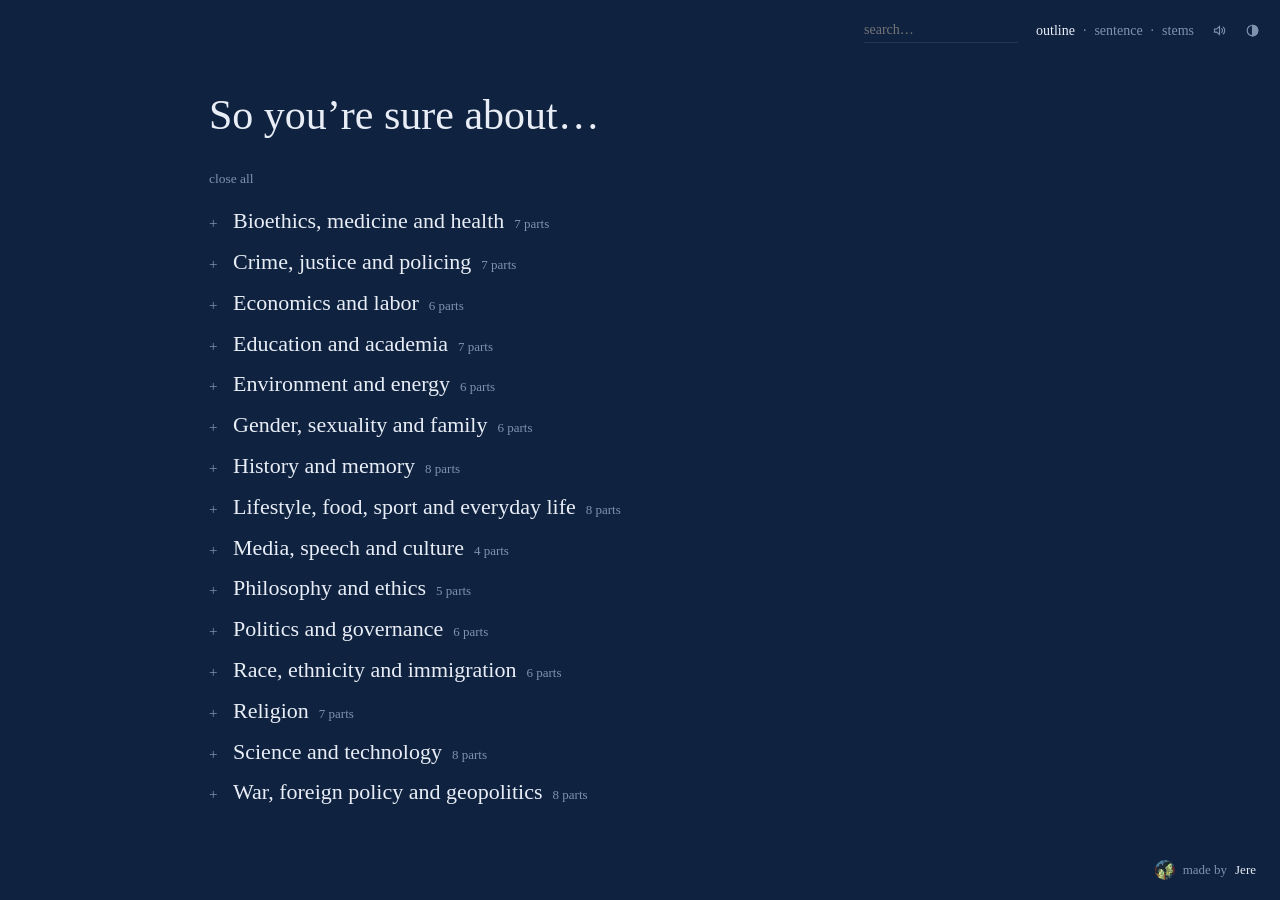
==== commit 9ee8624e: "Three layouts: outline, sentence, stems Remove wheel, cryptex and cards. Slower sentence and stems w" ====
--- a/index.html
+++ b/index.html
@@ -1,5 +1,5 @@
 <!doctype html><html lang="en"><head><meta charset="utf-8"><title>So you’re sure about…</title>
-<meta name="viewport" content="width=device-width,initial-scale=1,viewport-fit=cover"><meta name="robots" content="noindex">
+<meta name="viewport" content="width=device-width,initial-scale=1,viewport-fit=cover"><meta name="robots" content="noindex"><script>try{var t=localStorage.getItem('uf-theme');if(t===null)document.documentElement.dataset.theme='ink';else if(t)document.documentElement.dataset.theme=t}catch(e){document.documentElement.dataset.theme='ink'}</script>
 <style>
 :root{--ink:#111;--dim:#9a9a9a;--faint:#e6e6e6;--bg:#fff;color-scheme:light dark}
 @media (prefers-color-scheme:dark){:root:not([data-theme]){--ink:#ebebeb;--dim:#6c6c6c;--faint:#222;--bg:#0b0b0b}}
@@ -12,9 +12,9 @@
 :root[data-theme=slate]{--ink:#dfe3e8;--dim:#7b8590;--faint:#2b3138;--bg:#1b1f24;color-scheme:dark}
 :root[data-theme=newsprint]{--ink:#151515;--dim:#8a8a84;--faint:#d9d8d2;--bg:#ecebe6;color-scheme:light}
 :root[data-theme=newsprint] body{font-family:"Times New Roman",Times,serif}
-#themes{position:fixed;top:54px;right:16px;z-index:25;background:var(--bg);border:1px solid var(--faint);border-radius:10px;padding:10px 12px;display:none;font-size:13.5px;color:var(--dim)}#themes.on{display:grid;grid-template-columns:repeat(4,auto);gap:10px 16px}
-#themes button{display:flex;align-items:center;gap:7px;color:var(--dim)}#themes button:hover,#themes button[aria-pressed=true]{color:var(--ink)}
-#themes i{width:16px;height:16px;border-radius:50%;border:1px solid var(--faint);display:inline-block;position:relative;overflow:hidden}#themes i b{position:absolute;inset:4px;border-radius:50%}
+#themes{position:fixed;top:56px;right:16px;z-index:25;background:var(--bg);border:1px solid var(--dim);border-radius:12px;padding:14px;display:none;font-size:15px;color:var(--ink);box-shadow:0 12px 34px rgba(0,0,0,.18)}#themes.on{display:grid;grid-template-columns:repeat(3,1fr);gap:8px}
+#themes button{display:flex;align-items:center;gap:10px;color:var(--ink);padding:7px 12px 7px 8px;border-radius:8px;border:1px solid transparent}#themes button:hover{border-color:var(--faint)}#themes button[aria-pressed=true]{border-color:var(--ink)}
+#themes i{width:34px;height:24px;border-radius:6px;border:1px solid var(--dim);display:inline-flex;align-items:center;justify-content:center;font-style:normal;font-size:13px;font-family:Georgia,serif;flex:none}
 *{box-sizing:border-box;-webkit-tap-highlight-color:transparent}
 html,body{margin:0;background:var(--bg);color:var(--ink);font:400 17px/1.4 "Iowan Old Style","Palatino Linotype",Palatino,Georgia,serif}
 button{font:inherit;color:inherit;background:none;border:0;padding:0;cursor:pointer;text-align:inherit}
@@ -28,9 +28,7 @@
 #board{position:fixed;top:54px;right:16px;z-index:25;background:var(--bg);border:1px solid var(--faint);border-radius:10px;padding:14px 16px 6px;width:min(30em,calc(100vw - 32px));font-size:13.5px;display:none}#board.on{display:block}
 #board .brow{display:flex;gap:12px;align-items:baseline;margin-bottom:12px}#board .bl{width:5.2em;flex:none;color:var(--dim)}#board .chips{display:flex;flex-wrap:wrap;gap:4px 12px}
 #board .chip{color:var(--dim)}#board .chip:hover{color:var(--ink)}#board .chip[aria-pressed=true]{color:var(--ink);border-bottom:1px solid var(--ink)}#board .tg{color:var(--ink);width:5.2em;flex:none}#board input[type=range]{flex:1;accent-color:var(--ink)}
-.nohits #crypt .row{opacity:0;pointer-events:none}
-.nohit{display:none;position:absolute;left:28px;top:84px;z-index:6;font-size:26px;color:var(--dim)}.nohit button{display:block;font-size:15px;margin-top:10px;color:var(--dim)}.nohit button:hover{color:var(--ink)}.nohits .nohit{display:block}.nohits #wheel .hint,.nohits #fh,
-.nohits #wheel .rot,.nohits #wheel .say1,.nohits #crypt .pre,.nohits #crypt .cf,.nohits #crypt .chint{visibility:hidden}
+.nohit{display:none;position:absolute;left:28px;top:84px;z-index:6;font-size:26px;color:var(--dim)}.nohit button{display:block;font-size:15px;margin-top:10px;color:var(--dim)}.nohit button:hover{color:var(--ink)}.nohits .nohit{display:block}.nohits #fh,
 mark{background:none;color:inherit;border-bottom:2px solid var(--ink)}
 #fh{position:fixed;top:50px;right:20px;z-index:21;color:var(--dim);font-size:13px;max-width:24em;text-align:right;opacity:0;transition:opacity .2s}#fh.on{opacity:1}
 #find{width:11em}
@@ -47,60 +45,17 @@
 .fact .more .lim{display:block;color:var(--ink);opacity:.86} .fact .more .srcl{display:block;margin-top:10px;font-size:13px;color:var(--dim)}
 .fact .more .srcl a{color:var(--dim)} .fact .more .srcl a:hover{color:var(--ink)}
 @keyframes up{to{opacity:1;transform:none}} @keyframes fade{from{opacity:0}}
-/* ---------- wheel ---------- */
-#wheel .say1{position:absolute;left:24px;top:20px;z-index:5;max-width:min(calc(100vw - 440px),40em);font-size:19px;line-height:1.3;transition:opacity .4s}
-#wheel .say1 b{font-weight:400;border-bottom:1px solid var(--faint)}
-#wheel .rot{position:absolute;inset:0;transform-origin:0 55%;transition:transform .8s cubic-bezier(.6,0,.2,1),opacity .8s}
-#wheel.read .rot{transform:scale(.96);opacity:0;pointer-events:none} #wheel.read .say1{opacity:0}
-#wheel .trail{position:absolute;z-index:6;white-space:nowrap;overflow:hidden;text-overflow:ellipsis;line-height:1.3;cursor:pointer;transition:left .7s cubic-bezier(.6,0,.2,1),top .7s cubic-bezier(.6,0,.2,1),font-size .7s cubic-bezier(.6,0,.2,1),max-width .7s,color .5s}
-#wheel .trail.up{color:var(--dim)} #wheel .trail:hover{color:var(--ink)}
-#wheel .trail.lab{font-size:13.5px!important;color:var(--dim);cursor:default;opacity:0;transition:opacity .4s .5s}#wheel.read .trail.lab{opacity:1}
-#wheel #wsvg{position:absolute;inset:0;width:100%;height:100%;pointer-events:none;overflow:visible}
-#wheel .arc{fill:none;stroke:var(--faint);stroke-width:1;transition:stroke .3s}#wheel .arc.on{stroke:var(--dim);stroke-dasharray:1 5}
-#wheel .leg{fill:none;stroke:var(--ink);stroke-linecap:round;stroke-linejoin:round}
-#wheel .joint{fill:var(--bg);stroke:var(--ink);stroke-width:1}
-#wheel .it{position:absolute;left:0;top:0;transform-origin:0 0;white-space:nowrap;padding:4px 10px 4px 0;cursor:pointer;user-select:none;-webkit-user-select:none;font-size:16px}
-#wheel .r0 .it{font-size:16px} #wheel .it{font-size:17px} #wheel .r2 .it{font-size:18px}
-#wheel .it .c{color:var(--dim);font-size:12px;margin-left:8px;opacity:0;transition:opacity .3s} #wheel .it.f .c{opacity:1}
-#wheel .hint{position:absolute;right:24px;bottom:20px;color:var(--dim);font-size:13.5px;text-align:right;transition:opacity .5s}
-#wheel .panel{position:absolute;top:0;right:0;bottom:0;left:calc(min(20em,27vw) + 70px);max-width:48em;overflow-y:auto;padding:80px 40px 30vh 0;opacity:0;pointer-events:none;transition:opacity .5s .3s}
-#wheel.read .panel{opacity:1;pointer-events:auto}
-@media (max-width:1100px){#wheel .panel{left:0;max-width:none;padding:190px 32px 30vh}}
-#wheel .it span:first-child{display:inline-block;overflow:hidden;text-overflow:ellipsis;vertical-align:bottom;max-width:var(--mw,none)}
 .big{font:inherit;font-size:30px;line-height:1.2;margin:0 0 34px}
 .back{color:var(--dim);font-size:14px;margin-bottom:18px;display:block}
-#wheel .gate{position:absolute;inset:0;z-index:8;display:flex;align-items:flex-end;justify-content:flex-end;padding:0 24px 56px;color:var(--dim);font-size:14px;cursor:pointer;background:none}
-#wheel .gate span{animation:breathe 2.4s ease-in-out infinite} @keyframes breathe{50%{opacity:.35}}
-/* ---------- cryptex ---------- */
-#crypt{overflow-y:auto}
-#crypt .wrap{min-height:100%;padding:56px 28px 30vh;display:flex;flex-direction:column;align-items:center}
-#crypt .pre{align-self:center;width:var(--rowW);color:var(--dim);font-size:15px;margin-bottom:-18px;position:relative;z-index:1}
-#crypt .row{position:relative;display:flex;align-items:center;gap:0;--rowH:46px}
-#crypt .row::before,#crypt .row::after{content:"";position:absolute;left:-16px;right:-16px;height:1px;background:var(--faint);top:calc(50% - var(--rowH)/2)}
-#crypt .row::after{top:calc(50% + var(--rowH)/2)}
-#crypt .drum{position:relative;height:calc(var(--rowH)*9);perspective:900px;overflow:hidden;cursor:grab;touch-action:none;
-  -webkit-mask-image:linear-gradient(transparent,#000 16%,#000 84%,transparent);mask-image:linear-gradient(transparent,#000 16%,#000 84%,transparent)}
-#crypt .drum:active{cursor:grabbing}
-#crypt .cyl{position:absolute;left:0;right:0;top:50%;height:0;transform-style:preserve-3d}
-#crypt .ci{position:absolute;left:0;right:14px;top:0;height:var(--rowH);line-height:var(--rowH);margin-top:calc(var(--rowH)/-2);white-space:nowrap;overflow:hidden;text-overflow:ellipsis;font-size:20px;backface-visibility:hidden;color:var(--dim);user-select:none;-webkit-user-select:none}
-#crypt .ci.f{color:var(--ink)}
-#crypt .drum.act .ci.f{text-decoration:underline;text-decoration-color:var(--dim);text-underline-offset:7px;text-decoration-thickness:1px}
-
-#crypt .sep{font-size:20px;padding:0 14px 0 2px;color:var(--ink)}
-#crypt .cf{width:var(--rowW);max-width:100%;margin-top:22px;columns:2 22em;column-gap:56px;opacity:0;transform:translateY(-10px);transition:opacity .45s,transform .45s}
-#crypt .cf.on{opacity:1;transform:none} #crypt .cf .fact{break-inside:avoid;animation:none;opacity:1;transform:none}
-#crypt .chint{color:var(--dim);font-size:13.5px;margin-top:14px;text-align:center}
-@media (max-width:760px){#crypt .row{flex-direction:column;align-items:stretch;width:100%}#crypt .drum{height:calc(var(--rowH)*3);width:100%!important}#crypt .sep{display:none}
-  #crypt .row::before,#crypt .row::after{display:none}#crypt .ci{font-size:18px;text-align:center}#crypt .drum::after{content:"";position:absolute;left:0;right:0;top:calc(50% - 23px);height:46px;border-top:1px solid var(--faint);border-bottom:1px solid var(--faint);pointer-events:none}#crypt .pre,#crypt .cf{width:100%}#crypt .pre{text-align:center}}
 /* ---------- sentence ---------- */
 .sl{overflow-y:auto}
 .sl .wrap{max-width:68em;margin:0 auto;padding:90px 28px 30vh}
 .sl h1{font:inherit;font-size:clamp(26px,4.2vw,46px);line-height:1.18;margin:0 0 48px;max-width:22em}
 .sl h1 button{border-bottom:1px solid var(--faint);transition:border-color .2s}
 .sl h1 button:hover{border-color:var(--ink)}
-.sl h1 .w{display:inline-block;animation:fade .6s ease-out both}
+.sl h1 .w{display:inline-block;animation:fade .8s ease-out both}
 .sl .choices{columns:15em;column-gap:48px}
-.sl .ch{display:block;break-inside:avoid;font-size:22px;line-height:1.25;padding:9px 0;opacity:0;animation:up .45s ease-out forwards;animation-delay:calc(var(--n)*.025s)}
+.sl .ch{display:block;break-inside:avoid;font-size:22px;line-height:1.25;padding:9px 0;opacity:0;animation:up .6s ease-out forwards;animation-delay:calc(var(--n)*.035s)}
 .sl .ch:hover{opacity:.55!important}
 .sl .ch .c{display:block;color:var(--dim);font-size:13px;margin-top:2px}
 .sl .facts{max-width:40em}
@@ -108,14 +63,13 @@
 
 .sl h1 .goback{display:block;font-size:15px;color:var(--dim);margin-top:12px;border:0!important}.sl h1 .goback:hover{color:var(--ink)}
 .credit{position:fixed;right:18px;bottom:16px;z-index:19;display:flex;align-items:center;gap:8px;font-size:13px;color:var(--dim);background:var(--bg);padding:4px 6px 4px 4px;border-radius:999px}.credit b{font-weight:400;color:var(--ink)}.credit img{width:20px;height:20px;border-radius:50%;object-fit:cover}
-#wheel .hint{bottom:52px!important}
 .sl .steps{display:flex;gap:10px;font-size:13.5px;color:var(--dim);margin:0 0 14px}.sl .steps span.on{color:var(--ink)}.sl .steps button.done{color:var(--dim);border-bottom:1px solid var(--faint)}.sl .steps button.done:hover{color:var(--ink);border-color:var(--ink)}.sl .steps span:not(.on){opacity:.55}.sl .steps i{font-style:normal;opacity:.6}
 .sl .lay{color:var(--dim);font-size:13.5px;margin:0 0 14px}.sl .deeper{margin-top:30px}.sl .deeper .lay{margin-bottom:6px}
 .sl .choices.quick .ch{animation-delay:0s!important;animation-duration:.2s}
 .sl mark{background:none;color:inherit;border-bottom:2px solid var(--ink)}
 .fly{position:fixed;z-index:30;white-space:nowrap;transform-origin:0 0;pointer-events:none;line-height:1.25}
 .sl h1 .w.land{animation:land .5s ease-out}@keyframes land{0%{border-color:var(--ink)}100%{border-color:var(--faint)}}
-.sl .ch{animation-delay:calc(var(--n)*.018s)!important;animation-duration:.26s!important}.sl .fact{animation-duration:.3s}.sl .ch{position:relative}.sl .ch:hover{opacity:1!important;z-index:10}.sl .ch:hover>.t{opacity:.6}
+.sl .ch{animation-delay:calc(var(--n)*.03s)!important;animation-duration:.42s!important} .sl .fact{animation-duration:.45s;animation-delay:calc(var(--n,0)*.09s + .05s)}.sl .fact{animation-duration:.45s}.sl .ch{position:relative}.sl .ch:hover{opacity:1!important;z-index:10}.sl .ch:hover>.t{opacity:.6}
 .sl .ch .more-c::after{content:" ⌄";font-size:11px}
 .sl .ch .hits{position:absolute;left:-12px;top:calc(100% - 2px);z-index:10;width:max(100% + 24px,19em);background:var(--bg);border:1px solid var(--faint);border-radius:8px;padding:9px 12px;font-size:14px;line-height:1.35;color:var(--ink);opacity:0;transform:translateY(-4px);pointer-events:none;transition:opacity .15s,transform .15s;box-shadow:0 6px 18px rgba(0,0,0,.06)}
 .sl .ch:hover .hits,.sl .ch:focus-visible .hits{opacity:1;transform:none}
@@ -140,9 +94,10 @@
 #scols{position:relative;display:flex;align-items:flex-start;gap:100px;padding:36px 28px 40vh;width:max-content}
 #ssvg{position:absolute;left:0;top:0;overflow:visible;pointer-events:none} #ssvg path{fill:none;stroke:var(--ink);stroke-width:1;stroke-linecap:round;transition:opacity .3s} #ssvg path.off{opacity:.14}
 #stem .scol{display:flex;flex-direction:column;flex:none;position:relative;z-index:1} #stem .scol.c3{width:min(27em,80vw)}
-#stem .sit{display:block;white-space:nowrap;padding:6px 0;font-size:17px;transition:opacity .25s} #stem .sit.off{opacity:.3} #stem .sit.off:hover{opacity:.7}
-#stem .scol.grow>*{animation:up .3s ease-out both;animation-delay:calc(var(--n,0)*.015s + .15s)} #stem .scol.c3 .fact{margin-bottom:22px}
+#stem .sit{display:block;white-space:nowrap;padding:6px 0;font-size:17px;transition:opacity .35s} #stem .sit.off{opacity:.3} #stem .sit.off:hover{opacity:.7}
+#stem .scol.grow>*{animation:up .45s ease-out both;animation-delay:calc(var(--n,0)*.03s + .22s)} #stem .scol.c3 .fact{margin-bottom:22px}
 @media (max-width:760px){#stem .ssay{max-width:none;font-size:16px}#scols{gap:56px}}
+
 
 /* phones: the bar becomes two rows across the top, and every layout starts below it */
 @media (max-width:760px){
@@ -150,22 +105,24 @@
   #find{flex:1;width:auto;min-width:0} #bar .sw{order:3;flex-basis:100%;white-space:nowrap;overflow-x:auto;scrollbar-width:none}
   .stage{top:86px} .sl .wrap,#outl .wrap{padding-top:22px} #stem .ssay{padding-top:12px} #scols{padding-top:18px}
   #fh{top:92px;left:16px;right:16px;text-align:left} #themes{top:92px} .credit{bottom:10px;right:10px}
-  #crypt .wrap{padding-top:20px}
 }
 @media (prefers-reduced-motion:reduce){*{animation:none!important;transition:none!important}.fact,.sl .ch{opacity:1;transform:none}}
+/* ---------- phones: the last word on small screens ---------- */
+@media (max-width:760px){
+  .credit{top:47px;bottom:auto;right:12px;font-size:12px;padding:2px 4px;background:none;z-index:21} .credit img{width:16px;height:16px}
+  #themes{left:12px;right:12px;top:92px;padding:10px}
+  #outl .wrap,#sent .wrap{padding-left:20px;padding-right:20px}
+  #outl .orow{display:block;position:relative;padding:7px 0 7px 24px;line-height:1.3} #outl .orow .car{position:absolute;left:0;top:7px}
+  #outl .orow .oc{margin-left:8px} #outl .d0{font-size:20px} #outl .d1{font-size:18px} #outl .d2{font-size:16.5px}
+  #stem .sit.off{visibility:hidden} #stem .sit{padding:9px 0}
+}
+#stem .ssay .back1{cursor:pointer} #stem .ssay .back1:hover{color:var(--dim)}
 </style></head><body>
 <div id="bar"><input id="find" placeholder="find…" aria-label="Find a topic" autocomplete="off" spellcheck="false"><span class="sw" id="sw"></span>
 <button id="snd" aria-label="Sound on or off" title="Sound on / off"><svg class="on" viewBox="0 0 24 24" fill="none" stroke="currentColor" stroke-width="1.8" stroke-linecap="round"><path d="M4 9.5h3.5L12 5.5v13l-4.5-4H4z"/><path d="M15.5 9a4 4 0 0 1 0 6M18 6.5a7.5 7.5 0 0 1 0 11"/></svg><svg class="off" viewBox="0 0 24 24" fill="none" stroke="currentColor" stroke-width="1.8" stroke-linecap="round"><path d="M4 9.5h3.5L12 5.5v13l-4.5-4H4z"/><path d="M16 9.5l5 5M21 9.5l-5 5"/></svg></button>
 <button id="theme" aria-label="Themes" title="Themes"><svg viewBox="0 0 24 24" fill="none" stroke="currentColor" stroke-width="1.8"><circle cx="12" cy="12" r="8.5"/><path d="M12 3.5a8.5 8.5 0 0 1 0 17z" fill="currentColor"/></svg></button></div>
 <div id="fh"></div><div id="themes" role="dialog" aria-label="Themes"></div><div class="credit"><img alt="" src="[data-uri]">made by <b>Jere</b></div>
 
-<section class="stage" id="wheel" aria-label="Wheel">
-  <div class="say1" id="wsay"></div><div class="nohit">Nothing mentions that. <button class="nhback">← go back</button></div>
-  <div class="rot"><svg id="wsvg"></svg><div class="r0"></div><div class="r1"></div><div class="r2"></div></div>
-  <div class="hint" id="whint">scroll or drag a ring · tap the bold topic to read</div>
-  <div class="panel" id="wread"></div>
-</section>
-<section class="stage" id="crypt" aria-label="Cryptex"><div class="nohit">Nothing mentions that. <button class="nhback">← go back</button></div><div class="wrap"><div class="pre">So you’re sure about</div><div class="row" id="crow"></div><div class="chint" id="chint">spin a drum · the middle row is your question</div><div class="cf" id="cf"></div></div></section>
 <section class="stage sl" id="sent" aria-label="Sentence"><div class="wrap"><div class="steps" id="steps"></div><h1 id="sh"></h1><div id="sb"></div></div></section>
 <section class="stage" id="outl" aria-label="Outline"><div class="wrap"><h1 id="oh"></h1><div id="ob"></div></div></section>
 <section class="stage" id="stem" aria-label="Stems"><div class="ssay" id="ssay"></div><div id="scols"><svg id="ssvg"></svg></div></section>
@@ -212,7 +169,7 @@
 
 /* ---------- sound: a small board of synthesized clicks, one chosen per layout ---------- */
 const SND = (() => { let ctx = null, buf = null, out = null, on = true, last = 0, vol = .8;
-  const pick = {sent: 'lock', wheel: 'blip', crypt: 'watchlo', outl: 'tick', stem: 'pop'};
+  const pick = {sent: 'blip', outl: 'tick', stem: 'pop'};
   try { on = localStorage.getItem('uf-sound') !== 'off'; const v = parseFloat(localStorage.getItem('uf-vol')); if(v >= 0) vol = v; } catch(e){}
   function wake(){ try { if(!ctx){ ctx = new (window.AudioContext || window.webkitAudioContext)(); buf = ctx.createBuffer(1, Math.floor(ctx.sampleRate*.03), ctx.sampleRate);
       const d = buf.getChannelData(0); for(let i = 0; i < d.length; i++) d[i] = (Math.random()*2 - 1) * Math.pow(1 - i/d.length, 7);
@@ -231,7 +188,7 @@
     watchlo: (t, p) => hit(t, 'highpass', 3900*p, .8, .22, 1.65),
     lock:  (t, p) => { hit(t, 'bandpass', 3300*p, 14, 2.4, 1.3); hit(t + .011, 'bandpass', 4800*p, 16, 1.6, 1.4); },
     type:  (t, p) => { hit(t, 'bandpass', 1900*p, .9, .8, .9); tone(t, 150*p, 90, .05, .45, 'triangle'); },
-    pop:   (t, p) => tone(t, 760*p, 190*p, .06, .4),
+    pop:   (t, p) => tone(t, 760*p, 190*p, .06, .26),
     blip:  (t, p) => tone(t, 1150*p, 1100*p, .045, .22),
     glass: (t, p) => { tone(t, 2300*p, 2290*p, .22, .1); tone(t, 3460*p, 3450*p, .16, .06); } };
   const layout = () => { try { return real(); } catch(e){ return 'sent'; } };
@@ -242,157 +199,7 @@
   /* the speaker just mutes and unmutes; each layout has its own fixed sound */
   const btn = $('snd'); btn.classList.toggle('muted', !on);
   btn.onclick = () => { on = !on; btn.classList.toggle('muted', !on); try { localStorage.setItem('uf-sound', on ? 'on' : 'off'); } catch(e){} if(on){ wake(); setTimeout(() => tick(1), 30); } };
-  return {tick, wake}; })();
-
-/* ---------- one spinning engine for rings and drums: momentum, then a soft detent on the nearest word ---------- */
-class Spin { constructor(onFocus, onFrame, onSettle, pitch){ Object.assign(this, {n:0, pos:0, f:0, drag:false, run:false, hold:false, anim:null, onFocus, onFrame, onSettle, pitch, quiet:false}); }
-  set(n, i = 0){ this.n = n; this.pos = i; this.f = i; this.anim = null; this.onFrame(); }
-  clamp(x){ return Math.max(0, Math.min(this.n - 1, x)); }
-  kick(){ if(!this.run){ this.run = true; requestAnimationFrame(t => this.step(t)); } }
-  /* every move is a glide to a whole word with an ease-out, so it never hangs between words or past the ends */
-  go(i, dur){ const to = this.clamp(Math.round(i)), dist = Math.abs(to - this.pos); this.hold = false; clearTimeout(this.idle);
-    this.anim = {from: this.pos, to, t0: performance.now(), dur: dur || Math.min(900, 220 + dist*55)}; this.kick(); }
-  /* letting go after a drag: throw it as far as the flick says, then land on a word */
-  release(vel){ this.drag = false; const v = Math.max(-1.2, Math.min(1.2, vel)); this.go(this.pos + v*14, Math.min(1100, 260 + Math.abs(v)*700)); }
-  /* plain scrolling: it moves exactly as far as you scroll and stops at the ends; a moment after you stop, the nearest word slides onto the line */
-  scroll(dp){ this.anim = null; this.hold = true; this.pos = this.clamp(this.pos + dp); this.check(); this.onFrame();
-    clearTimeout(this.idle); this.idle = setTimeout(() => this.go(this.pos, 200), 170); }
-  check(){ const f = this.clamp(Math.round(this.pos)); if(f !== this.f){ this.f = f; if(!this.quiet) SND.tick(this.pitch); this.onFocus(f); } }
-  step(now){ if(this.hold){ this.run = false; return; }
-    if(this.anim){ const a = this.anim, u = Math.min(1, (now - a.t0)/a.dur), e = 1 - Math.pow(1 - u, 3); this.pos = a.from + (a.to - a.from)*e; if(u >= 1){ this.pos = a.to; this.anim = null; } }
-    else if(this.drag) this.pos = Math.max(-.35, Math.min(this.n - 1 + .35, this.pos));
-    this.check(); this.onFrame();
-    if(this.drag || this.anim) requestAnimationFrame(t => this.step(t)); else { this.run = false; this.onSettle(this.f); } } }
-
-/* =================== WHEEL =================== */
-const W = (() => {
-  const st = $('wheel'), svg = $('wsvg'), ringEl = [0,1,2].map(i => st.querySelector('.r' + i));
-  /* each ring holds its word at a slightly different angle, so the leg has to bend to touch all three */
-  const SEL = [0, 0, 0];
-  let O = [0,0], R = [0,0,0], STEP = [0,0,0], items = [[],[],[]], map = [[],[],[]], none = false, reading = false, active = 0, intro = false;
-  const sp = [0,1,2].map(d => new Spin(f => focused(d, f), draw, f => settled(d, f), [.8, 1, 1.25][d]));
-  function size(){ const w = innerWidth, h = innerHeight, m = Math.min(w*(w < 1200 ? .6 : .74), h*1.08); O = [22, h/2 + 20]; R = [m*.21, m*.55, m*.84].map(Math.round); STEP = R.map(r => 46 / r * 180/Math.PI);
-    ringEl.forEach((e, d) => e.style.setProperty('--mw', d < 2 ? (R[d + 1] - R[d] - 34) + 'px' : (w - R[2] - O[0] - 60) + 'px')); }
-  const o = d => map[d][sp[d].f];
-  const lab = d => d === 0 ? P.map(s => [s.n, '']) : d === 1 ? groupsOf(o(0)).map(u => [u.n, '']) : topicsOf(o(0), o(1)).map(([, t]) => [t.t, plural(t.k.length, 'fact')]);
-  function build(d){ ringEl[d].innerHTML = ''; let all = lab(d).map((x, i) => [x, i]);
-    /* typing narrows the ring you're on to the words that match */
-    if(QRY && totalHits()){ all = all.filter(([, i]) => d === 0 ? sHits(i).length : d === 1 ? gHits(o(0), i).length : tHit(o(0), P[o(0)].u[o(1)].t[i])); }
-    map[d] = all.map(x => x[1]); items[d] = all.map(([[t, c]], i) => { const e = el('div', 'it'); const w = el('span'); w.append(gmark(t)); e.append(w, el('span', 'c', c));
-      e.onclick = ev => { ev.stopPropagation(); active = d; if(i === sp[d].f && !sp[d].run){ if(d === 2) read(); } else sp[d].go(i); }; ringEl[d].appendChild(e); return e; });
-    sp[d].set(items[d].length, 0); }
-  /* a parent's word changes → the rings outside it are rebuilt and fan out from the leg */
-  let fanT = 0, fan = [1,1,1];
-  function focused(d, f){ for(let k = d + 1; k < 3; k++){ build(k); fan[k] = reduced ? 1 : .1; } const id = ++fanT, t0 = performance.now();
-    (function step(now){ if(id !== fanT) return; const u = Math.min(1, (now - t0)/420), e = 1 - Math.pow(1 - u, 3); for(let k = d + 1; k < 3; k++) fan[k] = .1 + .9*e; draw(); if(u < 1) requestAnimationFrame(step); })(t0);
-    say(); }
-  function settled(){ say(); }
-  const angOf = (d, i) => SEL[d] + (i - sp[d].pos) * STEP[d] * fan[d];
-  function draw(){ items.forEach((list, d) => list.forEach((e, i) => { const a = angOf(d, i), dist = Math.abs(i - sp[d].pos);
-      e.style.transform = `translate(${O[0]}px,${O[1]}px) rotate(${a.toFixed(2)}deg) translate(${R[d] + 14}px,-50%)`;
-      const edge = a < -84 || a > 84 ? 0 : 1, o = i === sp[d].f ? 1 : Math.max(0, .55 - dist*.075);
-      e.style.opacity = (o * edge).toFixed(3); e.classList.toggle('f', i === sp[d].f); e.style.pointerEvents = o*edge > .08 ? 'auto' : 'none'; }));
-    leg(); if(st.classList.contains('on') && !reading) ph('search…'); }
-    function leg(){ svg.innerHTML = ''; const w = innerWidth, h = innerHeight; svg.setAttribute('viewBox', `0 0 ${w} ${h}`);
-    R.forEach((r, d) => { const p = document.createElementNS(NS, 'path'); p.setAttribute('class', d === active && !reading ? 'arc on' : 'arc'); p.setAttribute('d', `M${O[0]} ${O[1] - r} A${r} ${r} 0 0 1 ${O[0]} ${O[1] + r}`); svg.appendChild(p); });
-  }
-  function say(){ const s = P[o(0)], u = s && s.u[o(1)], t = u && s.t[u.t[o(2)]]; const box = $('wsay'); box.innerHTML = '';
-    box.append('So you’re sure about '); if(!t) return; const b = x => { const e = el('b', null, x); return e; };
-    box.append(b(s.n), ', ', b(u.n), ', ', b(t.t), '?'); }
-  function ringAt(x, y){ const r = Math.hypot(x - O[0], y - O[1]); return r < R[1] - 4 ? 0 : r < R[2] - 4 ? 1 : 2; }
-  st.addEventListener('wheel', e => { if(reading || intro) return; e.preventDefault(); const d = ringAt(e.clientX, e.clientY); active = d; sp[d].scroll(e.deltaY * .01); }, {passive:false});
-  let drag = null;
-  st.addEventListener('pointerdown', e => { if(reading || intro || e.target.closest('.panel')) return; const d = ringAt(e.clientX, e.clientY); active = d;
-    const a = Math.atan2(e.clientY - O[1], e.clientX - O[0])*180/Math.PI; drag = {d, a, pos: sp[d].pos, last: a, t: performance.now(), vel: 0, moved: 0}; });
-  addEventListener('pointermove', e => { if(!drag){ if(st.classList.contains('on') && !reading && !intro && !QRY && e.pointerType === 'mouse'){ const d = ringAt(e.clientX, e.clientY); if(d !== active){ active = d; draw(); } } return; } const a = Math.atan2(e.clientY - O[1], e.clientX - O[0])*180/Math.PI, s = sp[drag.d];
-    drag.moved = Math.max(drag.moved, Math.abs(a - drag.a)); if(drag.moved < 1.2) return; s.drag = true; s.anim = null;
-    const now = performance.now(); drag.vel = -((a - drag.last) / STEP[drag.d]) / Math.max(8, now - drag.t) * 16; drag.last = a; drag.t = now;
-    s.pos = drag.pos - (a - drag.a) / STEP[drag.d]; s.kick(); });
-  addEventListener('pointerup', () => { if(!drag) return; const s = sp[drag.d]; if(s.drag) s.release(drag.vel); drag = null; });
-  addEventListener('keydown', e => { if(!st.classList.contains('on') || e.target.tagName === 'INPUT' || intro) return;
-    if(reading){ if(e.key === 'Escape' || e.key === 'Backspace') unread(); return; }
-    if(e.key === 'ArrowUp' || e.key === 'ArrowDown'){ e.preventDefault(); sp[active].go(sp[active].f + (e.key === 'ArrowDown' ? 1 : -1)); }
-    if(e.key === 'ArrowRight'){ if(active === 2) read(); else active++; draw(); } if(e.key === 'ArrowLeft'){ active = Math.max(0, active - 1); draw(); }
-    if(e.key === 'Enter') read(); });
-  /* reading: the three chosen words lift off the wheel and settle as a trail down the left; the wheel fades out behind them */
-  let trail = [];
-  const narrow = () => innerWidth <= 1100;
-  function spots(){ const n = narrow(); return [0,1,2].map(d => ({left: 24, top: (n ? 74 : 104) + d*(n ? 28 : 44), fs: n ? (d === 2 ? 18 : 15) : (d === 2 ? 21 : 17), mw: n ? innerWidth - 120 : Math.min(320, innerWidth*.27)})); }
-  function read(){ const s = P[o(0)], t = s.t[s.u[o(1)].t[o(2)]]; reading = true; $('whint').style.opacity = 0;
-    trail.forEach(x => x.remove()); const sr = st.getBoundingClientRect(), to = spots();
-    trail = [0,1,2].map(d => { const src = items[d][sp[d].f].querySelector('span'), rc = src.getBoundingClientRect(), x = el('div', 'trail' + (d < 2 ? ' up' : ''), src.textContent);
-      x.style.left = (rc.left - sr.left) + 'px'; x.style.top = (rc.top - sr.top) + 'px'; x.style.fontSize = getComputedStyle(src).fontSize; x.style.maxWidth = '60vw';
-      x.title = src.textContent; x.onclick = () => { active = d; unread(); }; st.appendChild(x); return x; });
-    const lab = el('div', 'trail lab', 'So you’re sure about'); lab.style.left = '24px'; lab.style.top = (to[0].top - 26) + 'px'; st.appendChild(lab); trail.push(lab);
-    st.getBoundingClientRect(); st.classList.add('read');
-    trail.slice(0, 3).forEach((x, d) => { x.style.left = to[d].left + 'px'; x.style.top = to[d].top + 'px'; x.style.fontSize = to[d].fs + 'px'; x.style.maxWidth = to[d].mw + 'px'; });
-    const p = $('wread'); p.innerHTML = ''; p.scrollTop = 0; const b = el('button', 'back', '← back to the wheel'); b.onclick = unread;
-    const h = el('h2', 'big', t.t + '?'); p.append(b, h); shownFacts(t).forEach((k,i) => { const f = markFact(factEl(k, i)); f.style.setProperty('--d', (.5 + i*.05) + 's'); p.appendChild(f);
-      if(!reduced) setTimeout(() => SND.tick(1.1 + i*.06), 520 + i*70 + 160); }); }
-  function unread(){ if(!reading) return; reading = false; $('whint').style.opacity = 1; st.classList.remove('read'); const sr = st.getBoundingClientRect(), old = trail; trail = [];
-    old.slice(0, 3).forEach((x, d) => { const rc = items[d][sp[d].f].querySelector('span').getBoundingClientRect(); x.style.left = (rc.left - sr.left) + 'px'; x.style.top = (rc.top - sr.top) + 'px';
-      x.style.fontSize = getComputedStyle(items[d][sp[d].f].querySelector('span')).fontSize; x.style.maxWidth = '60vw'; x.classList.remove('up'); });
-    if(old[3]) old[3].remove(); setTimeout(() => old.forEach(x => x.remove()), reduced ? 0 : 720); }
-  function clearQ(){ if(QRY) setQ(''); }
-  function filter(q){ const keep = map[0].length ? o(0) : 0; QRY = q; build(0); const j = Math.max(0, map[0].indexOf(keep)); sp[0].set(map[0].length, j); focused(0, j); draw(); say(); fhint(searchNote()); }
-  function enter(){ if(!reading) read(); }
-  function open(path){ unread(); active = 0; sp.forEach(s => s.quiet = true); build(0); sp[0].set(P.length, path[0]); build(1); sp[1].set(groupsOf(path[0]).length, path[1]); build(2);
-    const j = P[path[0]].u[path[1]].t.indexOf(path[2]); sp[2].set(items[2].length, j); sp.forEach(s => s.quiet = false); fan = [1,1,1]; draw(); say(); read(); }
-  /* the opening: once a day the wheel spins itself and you hear it click into place. Sound needs a tap first, so it waits for one */
-  function spinIntro(){ intro = true; SND.wake(); const gate = st.querySelector('.gate'); if(gate) gate.remove(); $('whint').style.opacity = 0;
-    const t0 = performance.now(), plan = [[0, 9 + Math.floor(Math.random()*5), 0], [1, 3, 1300], [2, 4, 2100]];
-    plan.forEach(([d, to, at]) => setTimeout(() => { sp[d].go(to, 1100 + to*40); }, reduced ? 0 : at));
-    setTimeout(() => { intro = false; $('whint').style.opacity = 1; }, reduced ? 0 : 4200); }
-  function start(){ size(); build(0); sp[0].set(P.length, 0); build(1); build(2); draw(); say();
-    let due = false; try { due = localStorage.getItem('uf-wheel-intro') !== new Date().toDateString(); } catch(e){}
-    if(due && !reduced){ try { localStorage.setItem('uf-wheel-intro', new Date().toDateString()); } catch(e){}
-      const g = el('button', 'gate'); g.setAttribute('aria-label', 'Spin the wheel'); g.append(el('span', null, 'tap to spin')); g.onclick = spinIntro; st.appendChild(g);
-      addEventListener('keydown', function k(){ removeEventListener('keydown', k); if(st.querySelector('.gate')) spinIntro(); }); } }
-  addEventListener('resize', () => { if(st.classList.contains('on')){ size(); draw(); if(reading){ const to = spots(); trail.forEach((x, d) => { x.style.transition = 'none'; if(d < 3){ x.style.left = to[d].left + 'px'; x.style.top = to[d].top + 'px'; x.style.fontSize = to[d].fs + 'px'; x.style.maxWidth = to[d].mw + 'px'; } else x.style.top = (to[0].top - 26) + 'px'; x.getBoundingClientRect(); x.style.transition = ''; }); } } });
-  return {start, open, filter, enter, shown(){ size(); draw(); }};
-})();
-
-/* =================== CRYPTEX =================== */
-const C = (() => {
-  const row = $('crow'), cf = $('cf'), WID = [350, 340, 500]; let drums = [], active = 0, showT;
-  let none = false; const o = d => drums[d].map[drums[d].s.f];
-  const lab = d => d === 0 ? P.map(s => s.n) : d === 1 ? groupsOf(o(0)).map(u => u.n) : topicsOf(o(0), o(1)).map(([, t]) => t.t);
-  function make(d){ const box = el('div', 'drum'), cyl = el('div', 'cyl'); box.appendChild(cyl); box.dataset.l = ['subject', 'part', 'topic'][d]; box.style.width = WID[d] + 'px';
-    const D = {d, box, cyl, items: []}; D.s = new Spin(f => focused(d, f), () => draw(D), () => settled(d), [.8, 1, 1.25][d]);
-    box.addEventListener('wheel', e => { e.preventDefault(); act(d); D.s.scroll(e.deltaY * .01); }, {passive:false});
-    let g = null; box.addEventListener('pointerdown', e => { act(d); g = {y: e.clientY, pos: D.s.pos, last: e.clientY, t: performance.now(), vel: 0, moved: 0}; box.setPointerCapture(e.pointerId); });
-    box.addEventListener('pointermove', e => { if(!g) return; const dy = e.clientY - g.y; g.moved = Math.max(g.moved, Math.abs(dy)); if(g.moved < 4) return;
-      const h = rowH(), now = performance.now(); g.vel = -((e.clientY - g.last)/h) / Math.max(8, now - g.t) * 16; g.last = e.clientY; g.t = now; D.s.drag = true; D.s.anim = null; D.s.pos = g.pos - dy/h; D.s.kick(); });
-    box.addEventListener('pointerup', e => { if(!g) return; if(D.s.drag) D.s.release(g.vel);
-      else { const r = box.getBoundingClientRect(), off = Math.round((e.clientY - (r.top + r.height/2)) / rowH()); if(off) D.s.go(D.s.f + off); } g = null; });
-    return D; }
-  const rowH = () => innerWidth <= 760 ? 46 : 46;
-  function fill(D){ D.cyl.innerHTML = ''; let all = lab(D.d).map((t, i) => [t, i]);
-    if(QRY && totalHits()){ const d = D.d; all = all.filter(([, i]) => d === 0 ? sHits(i).length : d === 1 ? gHits(o(0), i).length : tHit(o(0), P[o(0)].u[o(1)].t[i])); }
-    D.map = all.map(x => x[1]); D.items = all.map(([t]) => { const e = el('div', 'ci'); e.append(gmark(t), D.d < 2 ? ',' : '?'); D.cyl.appendChild(e); return e; }); D.s.set(D.items.length, 0); }
-  function draw(D){ const h = rowH(), step = innerWidth <= 760 ? 20 : 13, r = h / (2*Math.tan(step/2*Math.PI/180));
-    D.cyl.style.transform = `translateZ(${-r}px)`;
-    D.items.forEach((e, i) => { const a = (i - D.s.pos)*step; e.style.transform = `rotateX(${(-a).toFixed(2)}deg) translateZ(${r.toFixed(1)}px)`;
-      e.style.visibility = Math.abs(a) > 88 ? 'hidden' : 'visible'; e.classList.toggle('f', i === D.s.f); }); }
-  function focused(d, f){ for(let k = d + 1; k < 3; k++){ drums[k].s.quiet = true; fill(drums[k]); drums[k].s.quiet = false; } hide(); }
-  function hide(){ clearTimeout(showT); cf.classList.remove('on'); }
-  /* the lock opens: when every drum has stopped, the facts unfold under the row */
-  function settled(){ clearTimeout(showT); showT = setTimeout(() => { if(drums.some(D => D.s.run)) return; show(); }, 260); }
-  function show(){ const si = o(0), t = P[si].t[P[si].u[o(1)].t[o(2)]]; cf.innerHTML = ''; shownFacts(t).forEach((k,i) => cf.appendChild(markFact(factEl(k, i)))); cf.classList.add('on'); $('chint').style.display = 'none'; }
-  function act(d){ active = d; drums.forEach(D => D.box.classList.toggle('act', D.d === d)); if($('crypt').classList.contains('on')) ph('search…'); }
-  function filter(q){ const keep = drums[0].map && drums[0].map.length ? o(0) : 0; QRY = q; const D = drums[0]; D.s.quiet = true; fill(D); const j = Math.max(0, D.map.indexOf(keep)); D.s.set(D.items.length, j); D.s.quiet = false;
-    focused(0, j); drums.forEach(draw); fhint(searchNote()); settled(); }
-  function enter(){ show(); }
-  addEventListener('keydown', e => { if(!$('crypt').classList.contains('on') || e.target.tagName === 'INPUT') return;
-    if(e.key === 'ArrowUp' || e.key === 'ArrowDown'){ e.preventDefault(); const D = drums[active]; D.s.go(D.s.f + (e.key === 'ArrowDown' ? 1 : -1)); }
-    if(e.key === 'ArrowRight' || e.key === 'Tab'){ e.preventDefault(); act(Math.min(2, active + 1)); } if(e.key === 'ArrowLeft') act(Math.max(0, active - 1)); });
-  function start(){ row.innerHTML = ''; drums = [0,1,2].map(make); drums.forEach(D => row.appendChild(D.box));
-    document.documentElement.style.setProperty('--rowW', (WID.reduce((a,b) => a + b) + 60) + 'px');
-    drums.forEach(D => D.s.quiet = true); fill(drums[0]); fill(drums[1]); fill(drums[2]); drums.forEach(D => D.s.quiet = false); act(0); }
-  function open(p){ drums.forEach(D => D.s.quiet = true); fill(drums[0]); drums[0].s.set(P.length, p[0]); fill(drums[1]); drums[1].s.set(drums[1].items.length, p[1]); fill(drums[2]);
-    drums[2].s.set(drums[2].items.length, P[p[0]].u[p[1]].t.indexOf(p[2])); drums.forEach(D => { D.s.quiet = false; draw(D); }); show(); }
-  return {start, open, filter, enter, shown(){ drums.forEach(draw); act(active); }};
-})();
+  return {tick, wake, play}; })();
 
 /* =================== SENTENCE: the heading writes itself; each choice flies up into it =================== */
 function makeSent(cfg){
@@ -429,13 +236,13 @@
       else if(q && path.length === 2){ const ks = P[r.si].t[r.ti].k.filter(fHit), k = ks.length; x.append(el('span', 'c' + (k ? ' more-c' : ''), k ? plural(k, 'fact') + (k === 1 ? ' mentions it' : ' mention it') : 'its title mentions it'));
         if(k){ const d = el('span', 'hits'); ks.forEach(f => { const r = el('span', 'hl'); r.append('“', mark(f.b), '”'); d.append(r); }); x.append(d); } }
       else x.append(el('span', 'c', r.c));
-      x.onclick = () => choose(x, r.p); list.appendChild(x); if(!reduced && !QRY && n < 18) setTimeout(() => SND.tick(.9 + n*.025), n*20); });
+      x.onclick = () => choose(x, r.p); list.appendChild(x); if(!reduced && !QRY && n < 18) setTimeout(() => SND.tick(.9 + n*.025), 60 + n*30); });
     B.appendChild(list); }
   function facts(){ const t = P[path[0]].t[path[2]], q = QRY && totalHits() ? QRY : '', ks = shownFacts(t), only = q && ks.length < t.k.length;
     const f = el('div', 'facts'), word = $('find').value.trim();
     B.appendChild(el('div', 'lay', only ? ks.length + ' of ' + plural(t.k.length, 'fact') + (ks.length === 1 ? ' mentions “' : ' mention “') + word + '”' : q && !t.k.some(fHit) ? 'its title mentions “' + word + '”; none of its facts do' : plural(t.k.length, 'fact')));
     ks.forEach((k, n) => { const x = factEl(k, n); x.style.setProperty('--d', '0s'); if(q) markIn(x); f.appendChild(x); });
-    B.appendChild(f); if(!reduced && !QRY) ks.forEach((k,i) => setTimeout(() => SND.tick(1.05 + i*.05), 30 + i*35)); }
+    B.appendChild(f); if(!reduced && !QRY) ks.forEach((k,i) => setTimeout(() => SND.tick(1.05 + i*.05), 110 + i*90)); }
   function markIn(x){ x.querySelectorAll('.say .tx,.q').forEach(s => { if(s.closest('.more')) return; const txt = s.textContent; s.textContent = ''; s.append(mark(txt)); }); }
   function filter(q){ QRY = q; head(false); body(); if(!reduced && q) SND.tick(1.6); fhint(''); }
   function enter(){ const first = B.querySelector('.ch'); if(first) first.click(); }
@@ -443,15 +250,15 @@
     const src = x.querySelector('.t'), rc = src.getBoundingClientRect(), fs = parseFloat(getComputedStyle(src).fontSize);
     /* everything else drops away, rippling out from the one you picked */
     const all = [...B.querySelectorAll('.ch,.lay')], me = all.indexOf(x);
-    all.forEach((o, i) => { if(o === x) return; o.animate([{opacity: getComputedStyle(o).opacity, transform: 'none'}, {opacity: 0, transform: 'translateY(10px)'}], {duration: 170, delay: Math.min(120, Math.abs(i - me)*8), easing: 'ease-in', fill: 'forwards'}); });
+    all.forEach((o, i) => { if(o === x) return; o.animate([{opacity: getComputedStyle(o).opacity, transform: 'none'}, {opacity: 0, transform: 'translateY(10px)'}], {duration: 240, delay: Math.min(170, Math.abs(i - me)*11), easing: 'ease-in', fill: 'forwards'}); });
     x.querySelectorAll('.c,.hits').forEach(e => e.style.opacity = 0);
     const fly = el('div', 'fly', src.textContent); Object.assign(fly.style, {left: rc.left + 'px', top: rc.top + 'px', fontSize: fs + 'px'}); document.body.appendChild(fly); src.style.visibility = 'hidden';
     S.scrollTo({top: 0, behavior: reduced ? 'auto' : 'smooth'});
     setTimeout(() => { path = p; const tw = head(true), tr = tw.getBoundingClientRect(), tfs = parseFloat(getComputedStyle(tw).fontSize), now = fly.getBoundingClientRect();
       const k = tfs / fs, dx = tr.left - now.left, dy = tr.top - now.top;
       const a = fly.animate([{transform: 'none'}, {transform: `translate(${dx*.55}px,${dy*.55 - 26}px) scale(${1 + (k - 1)*.6})`, offset: .55}, {transform: `translate(${dx}px,${dy}px) scale(${k})`}],
-        {duration: reduced ? 1 : 360, easing: 'cubic-bezier(.5,0,.2,1)', fill: 'forwards'});
-      a.onfinish = () => { tw.style.opacity = ''; tw.classList.add('land'); fly.remove(); SND.tick(.75); body(); busy = false; }; }, reduced ? 0 : 130); }
+        {duration: reduced ? 1 : 520, easing: 'cubic-bezier(.5,0,.2,1)', fill: 'forwards'});
+      a.onfinish = () => { tw.style.opacity = ''; tw.classList.add('land'); fly.remove(); SND.tick(.75); body(); busy = false; }; }, reduced ? 0 : 190); }
   function back(i){ if(busy) return; SND.tick(.8); path = path.slice(0, i); head(false); body(); S.scrollTop = 0; }
   addEventListener('keydown', e => { if(S.classList.contains('on') && e.key === 'Escape' && e.target.tagName !== 'INPUT' && path.length) back(path.length - 1); });
   /* branch mode: fine stems run from the last word of the heading down a trunk, along a rail, and down each column's gutter to its choices, so no line ever crosses a word */
@@ -506,7 +313,9 @@
             u.t.forEach(ti => { if(q && !tHit(si, ti)) return; const t = s.t[ti], k2 = key(si, gi, ti), ks = shownFacts(t);
               const [b2, o2] = row(t.t, q && ks.length < t.k.length ? ks.length + ' of ' + plural(t.k.length, 'fact') : plural(t.k.length, 'fact'), k2, 2); b2.dataset.k = k2; const w2 = el('div', 'onode'); w2.appendChild(b2);
               if(o2){ const kid2 = el('div', 'okids ofacts' + (fresh === k2 ? ' fresh' : '')); ks.forEach((kf, n) => { const x = factEl(kf, n); x.style.setProperty('--d', '0s');
-                  if(q) x.querySelectorAll('.say .tx').forEach(e => { const tx = e.textContent; e.textContent = ''; e.append(mark(tx)); }); kid2.appendChild(x); }); w2.appendChild(kid2); }
+                  if(q) x.querySelectorAll('.say .tx').forEach(e => { const tx = e.textContent; e.textContent = ''; e.append(mark(tx)); }); kid2.appendChild(x); }); w2.appendChild(kid2);
+                /* facts drop in one by one, and each one bloops as it lands */
+                if(fresh === k2 && !reduced) ks.slice(0, 14).forEach((_, n) => setTimeout(() => SND.play('pop', 1 + n*.03), 40 + n*70)); }
               kid1.appendChild(w2); }); w1.appendChild(kid1); }
           kids.appendChild(w1); }); w0.appendChild(kids); }
       list.appendChild(w0); });
@@ -536,10 +345,10 @@
     for(let d = 0; d < 4; d++){ const its = items(d); const c = el('div', 'scol c' + d); if(!its.length){ box.appendChild(c); continue; }
       its.forEach((x, n) => { if(d < 3){ const b = el('button', 'sit'); b.style.setProperty('--n', n); const t = el('span', 'st'); t.append(mark(x.t)); b.append(t);
           b.dataset.i = x.i; if(sel[d] === x.i) b.classList.add('on'); if(sel[d] != null && sel[d] !== x.i) b.classList.add('off');
-          b.onclick = () => { SND.tick([.85, 1, 1.15][d]); if(sel[d] === x.i){ sel[d] = null; } else sel[d] = x.i; for(let k = d + 1; k < 3; k++) sel[k] = null; ki = null; render(); }; c.appendChild(b); }
+          b.onclick = () => { if(sel[d] === x.i){ sel[d] = null; } else sel[d] = x.i; for(let k = d + 1; k < 3; k++) sel[k] = null; ki = null; render(); }; c.appendChild(b); }
         else { const f = factEl(x.k, n); f.style.setProperty('--d', '0s'); if(QRY) f.querySelectorAll('.say .tx').forEach(e => { const tx = e.textContent; e.textContent = ''; e.append(mark(tx)); }); c.appendChild(f); } });
       if(d > 0 && (grewAt < 0 ? false : d > grewAt)) c.classList.add('grow'); box.appendChild(c); }
-    place(); wire(grewAt); talk();
+    place(); wire(grewAt); talk(); patter();
     const last = cols().filter(c => c.children.length).pop(); if(last && grewAt >= 0) setTimeout(() => { const r = last.getBoundingClientRect(); if(r.right > innerWidth - 20) S.scrollTo({left: S.scrollLeft + r.right - innerWidth + 40, behavior: reduced ? 'auto' : 'smooth'}); }, 40); }
   /* each column sits centred on the word it grew from */
   function place(){ const cs = cols(), top = box.getBoundingClientRect().top; cs.forEach(c => c.style.marginTop = '0px');
@@ -552,24 +361,31 @@
         const p = document.createElementNS(NSs, 'path'); p.setAttribute('d', `M${x0.toFixed(1)} ${y0.toFixed(1)} C${mx.toFixed(1)} ${y0.toFixed(1)} ${mx.toFixed(1)} ${y1.toFixed(1)} ${x1.toFixed(1)} ${y1.toFixed(1)}`);
         if(selKid && k !== selKid) p.classList.add('off'); svg.appendChild(p);
         if(!reduced && grewAt >= 0 && d > grewAt){ const L = p.getTotalLength(); p.style.strokeDasharray = L + ' ' + (L + 4); p.style.strokeDashoffset = L + 2; p.getBoundingClientRect();
-          p.style.transition = `stroke-dashoffset .38s cubic-bezier(.5,0,.2,1) ${n*.02}s, opacity .3s`; p.style.strokeDashoffset = 0; } }); } }
+          p.style.transition = `stroke-dashoffset .55s cubic-bezier(.5,0,.2,1) ${n*.03}s, opacity .4s`; p.style.strokeDashoffset = 0; } }); } }
   function talk(){ say.innerHTML = ''; const w = []; if(sel[0] != null) w.push(P[sel[0]].n); if(sel[1] != null) w.push(P[sel[0]].u[sel[1]].n); if(sel[2] != null) w.push(P[sel[0]].t[sel[2]].t);
     if(QRY){ say.append('Searching for “' + $('find').value.trim() + '”' + (w.length ? ' in ' + w.join(', ') : '')); return; }
-    say.append('So you’re sure about' + (w.length ? ' ' : '…')); w.forEach((x, i) => { say.append(el('b', null, x), i === w.length - 1 ? '?' : ', '); }); }
+    say.append('So you’re sure about' + (w.length ? ' ' : '…')); w.forEach((x, i) => { const b = el('b', 'back1', x); b.setAttribute('role', 'button'); b.tabIndex = 0; b.title = 'Step back to here';
+      /* tapping a word in the sentence steps back to that choice, which is the way home on a phone where earlier columns scroll away */
+      b.onclick = () => { for(let k = i; k < 3; k++) sel[k] = null; ki = null; render(); S.scrollTo({left: 0, behavior: reduced ? 'auto' : 'smooth'}); };
+      say.append(b, i === w.length - 1 ? '?' : ', '); }); }
+  /* the sound belongs to the list, not the click: each new item that drops in pops, a little higher than the last */
+  function patter(){ if(reduced) return; const g = cols().filter(c => c.classList.contains('grow') && c.children.length); if(!g.length) return;
+    const c = g[0], n = Math.min(c.children.length, 12), d = cols().indexOf(c);
+    for(let i = 0; i < n; i++) setTimeout(() => SND.tick([.85, .95, 1.05, 1.15][d] + i*.035), 280 + i*30); }
   function filter(q){ QRY = q; for(let d = 0; d < 3; d++){ if(sel[d] != null && !items(d).some(x => x.i === sel[d])) for(let k = d; k < 3; k++) sel[k] = null; } drawn = ''; render(); }
   addEventListener('resize', () => { if(S.classList.contains('on')){ place(); wire(-1); } });
   return {start(){ render(); }, open(p){ sel = [p[0], p[1], p[2]]; drawn = ''; render(); }, filter, enter(){}, shown(){ ph('search…'); place(); wire(-1); }};
 })();
 
-/* =================== switching: wheel on big screens, sentence on phones; cryptex on both =================== */
+/* =================== switching between the three layouts =================== */
 const small = () => innerWidth <= 760;
-let mode = 'outl'; try { const m = localStorage.getItem('uf-layout3'); if(['crypt','wheel','sent','outl','stem'].includes(m)) mode = m; } catch(e){}
-const real = () => mode === 'wheel' && small() ? 'sent' : mode, MOD = {wheel: W, crypt: C, sent: T, outl: OL, stem: SM};
+let mode = 'outl'; try { const m = localStorage.getItem('uf-layout3'); if(m === 'wheel') mode = 'sent'; else if(['sent','outl','stem'].includes(m)) mode = m; } catch(e){}
+const real = () => mode, MOD = {sent: T, outl: OL, stem: SM};
 function show(m){ if(m) mode = m; fhint(''); try { localStorage.setItem('uf-layout3', mode); } catch(e){} const r = real();
-  ['wheel','crypt','sent','outl','stem'].forEach(k => $(k).classList.toggle('on', k === r)); MOD[r].shown(); if(typeof applyQ === 'function') applyQ();
-  const sw = $('sw'); sw.innerHTML = ''; (small() ? [['outl', 'outline'], ['sent', 'sentence'], ['stem', 'stems'], ['crypt', 'cryptex']] : [['outl', 'outline'], ['sent', 'sentence'], ['stem', 'stems'], ['wheel', 'wheel'], ['crypt', 'cryptex']]).forEach(([k, n]) => { const b = el('button', null, n); b.setAttribute('aria-pressed', String(k === real())); b.onclick = () => show(k); sw.appendChild(b); }); }
+  ['sent','outl','stem'].forEach(k => $(k).classList.toggle('on', k === r)); MOD[r].shown(); if(typeof applyQ === 'function') applyQ();
+  const sw = $('sw'); sw.innerHTML = ''; [['outl', 'outline'], ['sent', 'sentence'], ['stem', 'stems']].forEach(([k, n]) => { const b = el('button', null, n); b.setAttribute('aria-pressed', String(k === real())); b.onclick = () => show(k); sw.appendChild(b); }); }
 let lastSmall = small(); addEventListener('resize', () => { if(small() !== lastSmall){ lastSmall = small(); show(); } });
-W.start(); C.start(); T.start(); OL.start(); SM.start(); show();
+T.start(); OL.start(); SM.start(); show();
 const IDX = []; P.forEach((s,si) => s.u.forEach((u,gi) => u.t.forEach(ti => IDX.push({p:[si,gi,ti], n:s.t[ti].t, low:nrm(s.t[ti].t), k:s.t[ti].k.map(k => nrm(k.b + ' ' + k.f))}))));
 /* anywhere-search, used when the layer you're on has nothing by that name */
 function deep(q, scope){ return IDX.filter(x => (!scope || scope.every((v,j) => x.p[j] === v))).map(x => [x, x.low.startsWith(q) ? 3 : x.low.includes(q) ? 2 : q.length > 2 && x.k.some(k => k.includes(q)) ? 1 : 0]).filter(h => h[1]).sort((a,b) => b[1] - a[1]).map(h => h[0]); }
@@ -591,9 +407,9 @@
   const TH = [['', 'auto', '#fff',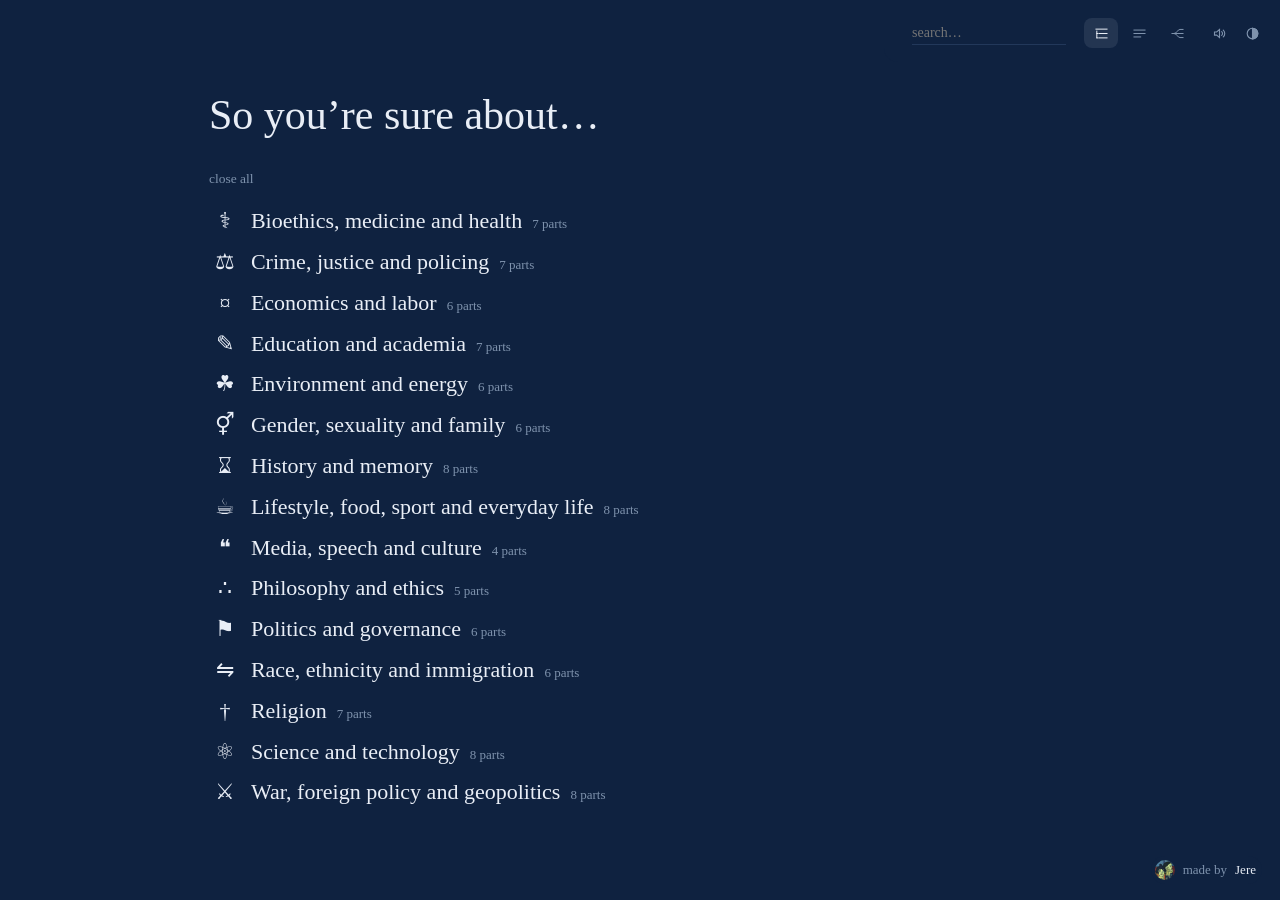
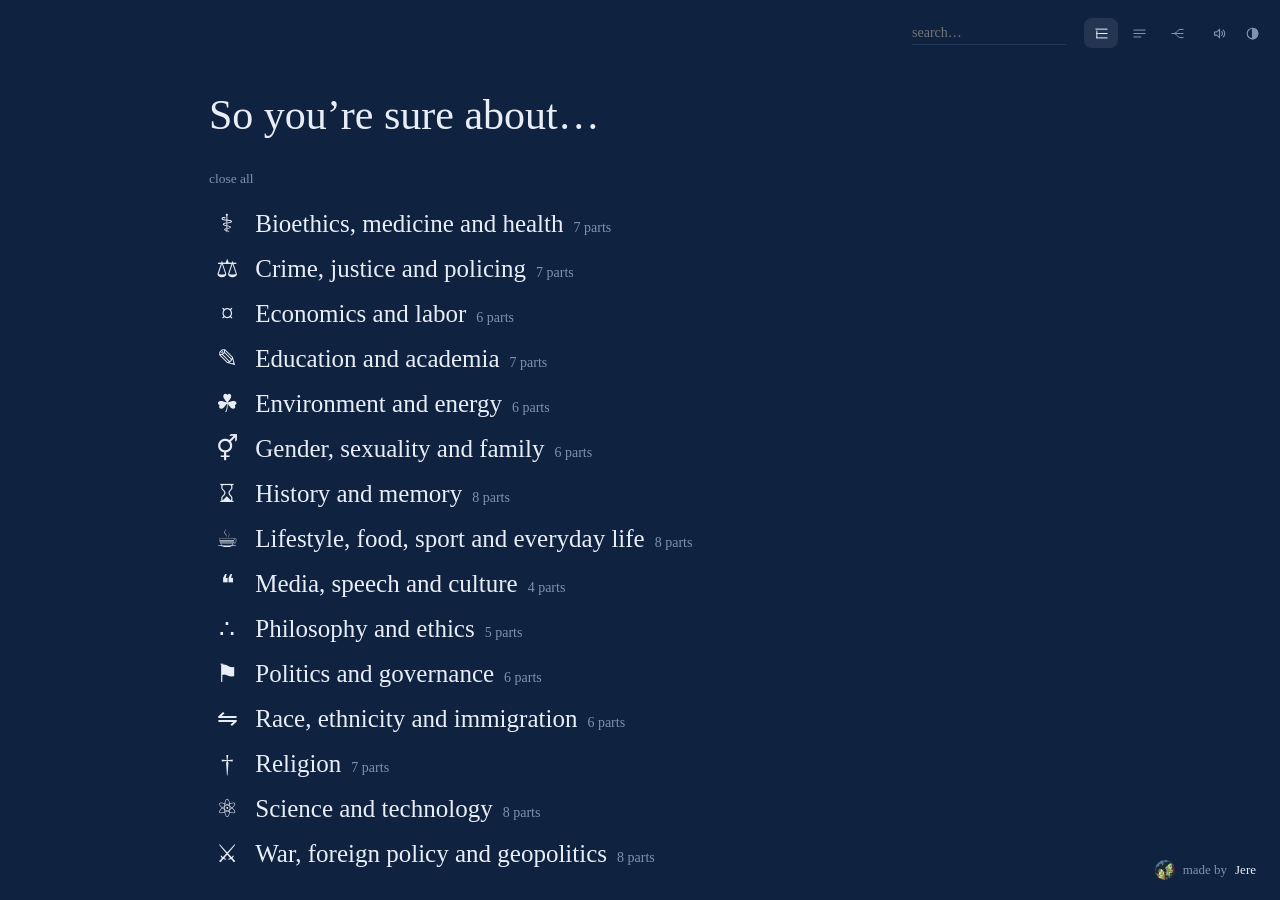
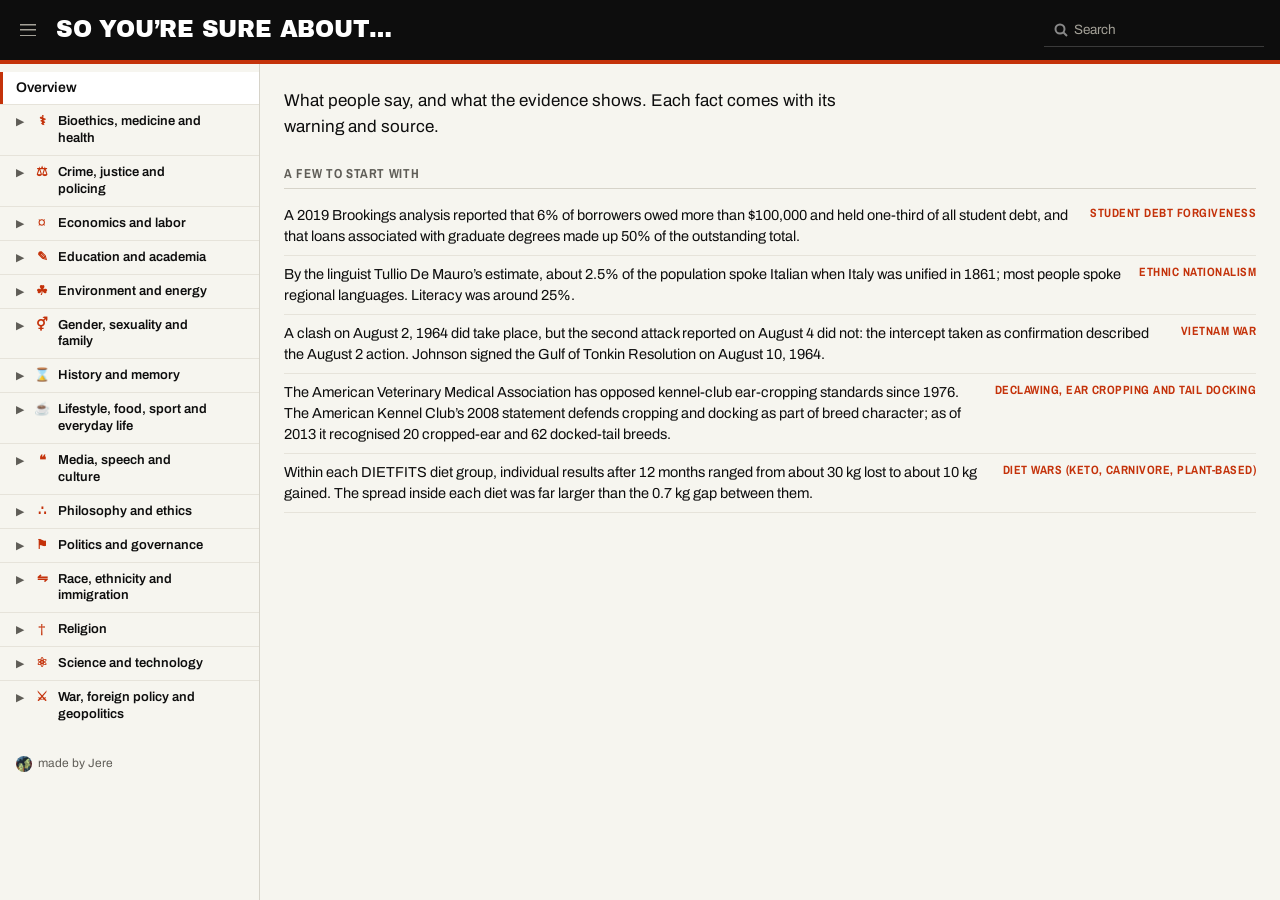
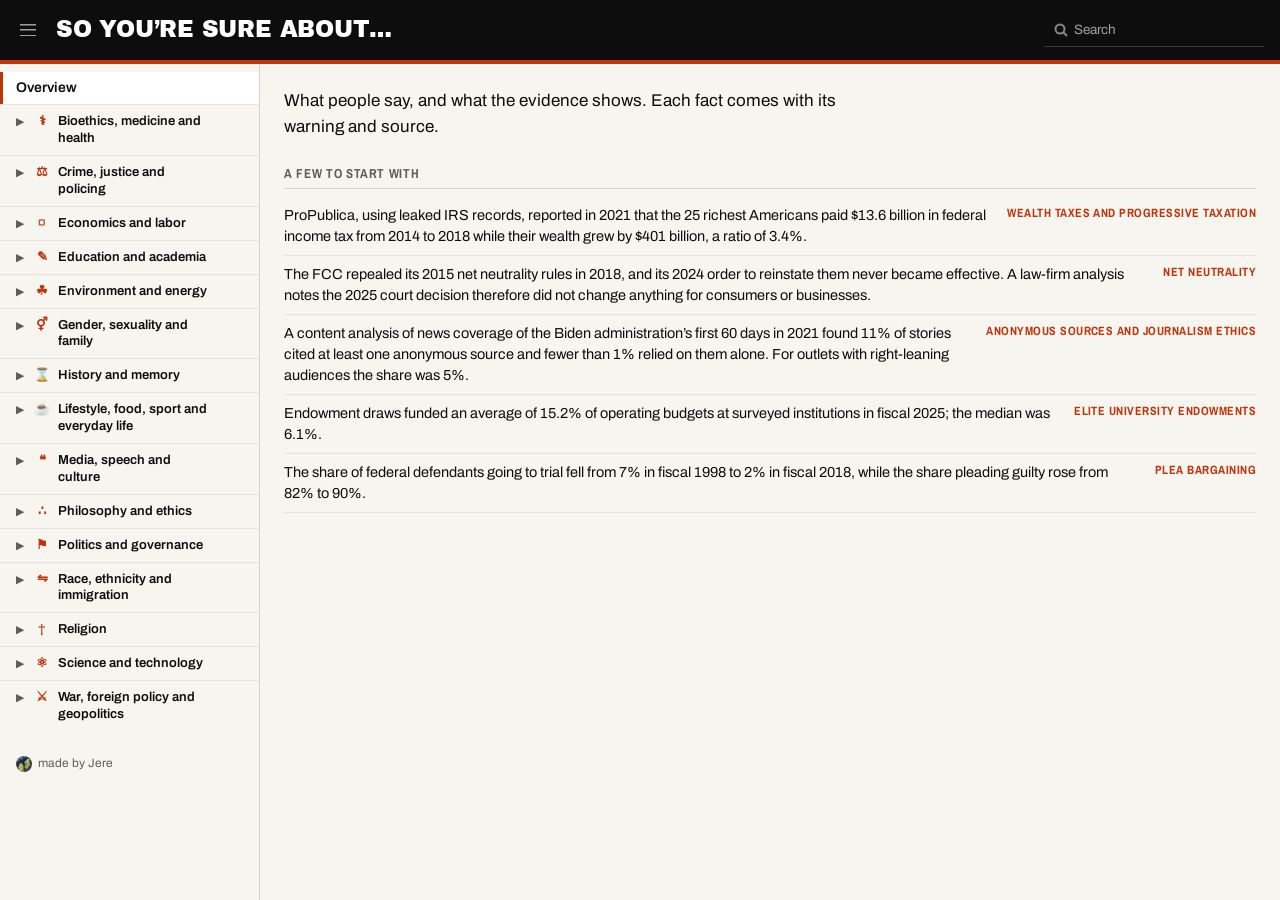
